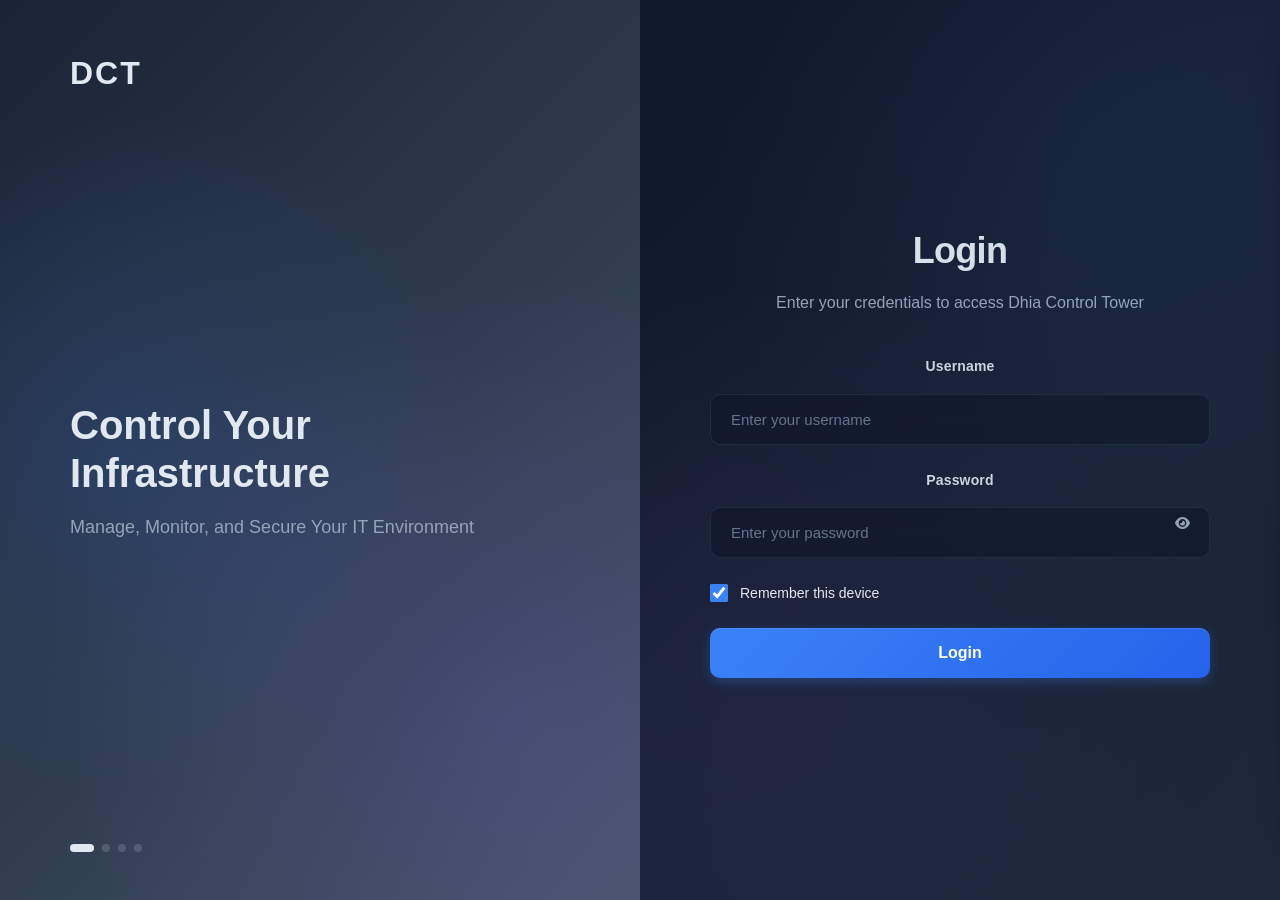
==== static/index.html @ 7dc0ec54 "first" ====
<!DOCTYPE html>
<html lang="en">
<head>
    <meta charset="UTF-8">
    <meta name="viewport" content="width=device-width, initial-scale=1.0">
    <title>Dhia Control Tower</title>
    <link rel="stylesheet" href="styles/main.css">
    <link rel="stylesheet" href="styles/login.css">
    <link rel="stylesheet" href="styles/hyperv-compact.css">
    <link rel="stylesheet" href="styles/san-management.css">
    <link rel="stylesheet" href="styles/ip-scanner.css">
    <link rel="stylesheet" href="styles/ping-tracer.css">
    <link rel="stylesheet" href="styles/domain-lookup.css">
    <link rel="stylesheet" href="styles/packet-analyzer.css">
    <link rel="stylesheet" href="styles/speedtest.css">
    <link rel="stylesheet" href="styles/report-templates.css">
    <link rel="stylesheet" href="styles/subnet-calculator.css">
    <link rel="stylesheet" href="styles/crypto-tools.css">
    <link rel="stylesheet" href="styles/web-tools.css">
    <link rel="stylesheet" href="styles/development-tools.css">
    <link rel="stylesheet" href="styles/automation.css">
    <link rel="stylesheet" href="styles/infrastructure-diagram.css">
    <link rel="stylesheet" href="styles/health-monitor.css">
    <link rel="stylesheet" href="styles/api-auditor.css">
    <link rel="stylesheet" href="styles/windows-server-auditor.css">
    <link rel="stylesheet" href="styles/veeam-auditor.css">
    <link rel="stylesheet" href="styles/file-share-auditor.css">
    <link rel="stylesheet" href="styles/sftp-client.css">
    <link rel="stylesheet" href="styles/settings.css">
    <link rel="stylesheet" href="styles/font-awesome.min.css">
    <!-- Crypto Libraries -->
    <script src="js/libs/crypto-js.min.js"></script>
    <script src="js/libs/bcrypt.min.js"></script>
    <script src="js/libs/forge.min.js"></script>
    <!-- QR Code Library -->
    <script src="js/libs/qrcode.min.js"></script>
    <!-- Chart.js Library -->
    <script src="js/libs/chart.min.js"></script>
    <!-- JSZip Library for DOCX file handling -->
    <script src="js/libs/jszip.min.js"></script>
</head>
<body>
    <div id="app">
        <!-- Header -->
        <header id="header"></header>
        
        <!-- Main Content -->
        <main id="main-content" class="main-content">
            <!-- Page Content -->
            <div id="page-content"></div>
        </main>
        
        <!-- Sidebar Overlay -->
        <div id="sidebar-overlay" class="sidebar-overlay"></div>
        
        <!-- Sidebar -->
        <aside id="sidebar" class="sidebar"></aside>
        
        <!-- Modal Container -->
        <div id="modal-container"></div>
        
        <!-- Footer -->
        <footer id="footer" class="app-footer"></footer>
    </div>

    <!-- Scripts -->
    <!-- Suppress harmless browser extension errors - MUST be first script -->
    <script>
        // Immediately suppress extension errors before anything else runs
        (function() {
            'use strict';
            
            // Store original console methods
            const originalConsole = {
                error: console.error.bind(console),
                warn: console.warn.bind(console),
                log: console.log.bind(console)
            };
            
            // Helper to check if message is from extension
            function isExtensionError(message) {
                if (typeof message !== 'string') return false;
                const lower = message.toLowerCase();
                return lower.includes('runtime.lasterror') ||
                       lower.includes('back/forward cache') ||
                       lower.includes('message channel is closed') ||
                       lower.includes('extension context invalidated') ||
                       lower.includes('unchecked runtime.lasterror');
            }
            
            // Override console.error
            console.error = function(...args) {
                const message = args.map(arg => 
                    typeof arg === 'string' ? arg : 
                    arg?.message || String(arg || '')
                ).join(' ');
                
                if (isExtensionError(message)) {
                    return; // Silently ignore
                }
                originalConsole.error.apply(console, args);
            };
            
            // Override console.warn
            console.warn = function(...args) {
                const message = args.map(arg => 
                    typeof arg === 'string' ? arg : 
                    arg?.message || String(arg || '')
                ).join(' ');
                
                if (isExtensionError(message)) {
                    return; // Silently ignore
                }
                originalConsole.warn.apply(console, args);
            };
            
            // Override console.log to catch extension errors that might be logged
            const originalLog = console.log;
            console.log = function(...args) {
                const message = args.map(arg => String(arg || '')).join(' ');
                if (isExtensionError(message)) {
                    return; // Silently ignore
                }
                originalLog.apply(console, args);
            };
            
            // Global error handler with highest priority
            const errorHandler = function(event) {
                const message = event.message || 
                               event.error?.message || 
                               String(event.error || event);
                
                if (isExtensionError(message)) {
                    event.preventDefault();
                    event.stopPropagation();
                    event.stopImmediatePropagation();
                    return false;
                }
            };
            
            // Add error listeners with capture phase (runs first)
            window.addEventListener('error', errorHandler, true);
            window.addEventListener('unhandledrejection', function(event) {
                const message = event.reason?.message || 
                              String(event.reason || '');
                if (isExtensionError(message)) {
                    event.preventDefault();
                    event.stopPropagation();
                    return false;
                }
            }, true);
            
            // Override Error constructor
            const OriginalError = window.Error;
            window.Error = function(...args) {
                const error = new OriginalError(...args);
                if (isExtensionError(error.message)) {
                    // Create a silent error
                    Object.defineProperty(error, 'message', {
                        value: '',
                        writable: false,
                        configurable: false
                    });
                    Object.defineProperty(error, 'name', {
                        value: 'SilentExtensionError',
                        writable: false,
                        configurable: false
                    });
                }
                return error;
            };
            window.Error.prototype = OriginalError.prototype;
            
            // Also try to intercept at the DevTools level (if possible)
            if (window.chrome && window.chrome.runtime) {
                try {
                    // Wrap chrome.runtime to catch errors
                    const originalSendMessage = window.chrome.runtime.sendMessage;
                    if (originalSendMessage) {
                        window.chrome.runtime.sendMessage = function(...args) {
                            try {
                                return originalSendMessage.apply(this, args);
                            } catch (e) {
                                if (isExtensionError(e.message || String(e))) {
                                    return; // Silently ignore
                                }
                                throw e;
                            }
                        };
                    }
                } catch (e) {
                    // Ignore if we can't wrap chrome.runtime
                }
            }
        })();
    </script>
    <script type="module" src="js/app.js"></script>
</body>
</html>
---- static/styles/main.css ----
:root {
    --primary: #3b82f6;
    --primary-dark: #2563eb;
    --secondary: #8b5cf6;
    --success: #10b981;
    --warning: #f59e0b;
    --danger: #ef4444;
    --dark: #e2e8f0;
    --dark-light: #1e293b;
    --gray: #94a3b8;
    --gray-light: #334155;
    --bg: #0f172a;
    --white: #1e293b;
    --shadow: 0 1px 3px 0 rgb(0 0 0 / 0.3);
    --shadow-lg: 0 10px 15px -3px rgb(0 0 0 / 0.4);
}

* {
    margin: 0;
    padding: 0;
    box-sizing: border-box;
}

body {
    font-family: -apple-system, BlinkMacSystemFont, 'Segoe UI', Roboto, 'Helvetica Neue', Arial, sans-serif;
    background: #0f172a;
    color: #e2e8f0;
    line-height: 1.6;
    margin: 0;
    padding: 0;
    padding-top: 45px; /* Account for fixed header */
    padding-bottom: 50px; /* Account for fixed footer */
    overflow-x: hidden;
}

body.has-sub-navbar {
    padding-top: 90px; /* Account for fixed header + sub-navbar */
}

/* Global Scrollbar Styles */
* {
    scrollbar-width: thin;
    scrollbar-color: #334155 #0f172a;
}

*::-webkit-scrollbar {
    width: 8px;
    height: 8px;
}

*::-webkit-scrollbar-track {
    background: #0f172a;
    border-radius: 4px;
}

*::-webkit-scrollbar-thumb {
    background: #334155;
    border-radius: 4px;
    border: 1px solid #0f172a;
    transition: background 0.2s ease;
}

*::-webkit-scrollbar-thumb:hover {
    background: #475569;
}

*::-webkit-scrollbar-corner {
    background: #0f172a;
}

#app {
    display: flex;
    flex-direction: column;
    background: #0f172a;
    position: relative;
    padding-bottom: 0; /* Footer handles its own space */
}

/* Header Styles */
#header {
    padding: 0;
    margin: 0;
    background: transparent;
    border: none;
    box-shadow: none;
}

.modern-header {
    position: fixed;
    top: 0;
    left: 0;
    right: 0;
    height: 45px;
    background: #0f172a;
    border-bottom: 1px solid #334155;
    box-shadow: 0 2px 10px rgba(0, 0, 0, 0.3);
    display: flex;
    align-items: center;
    z-index: 1000;
    justify-content: space-between;
    padding: 0 0.875rem;
    backdrop-filter: blur(10px);
}

.header-left {
    display: flex;
    align-items: center;
    gap: 0.625rem;
}

.apps-toggle-btn {
    width: 28px;
    height: 28px;
    border: none;
    background: transparent;
    color: #94a3b8;
    cursor: pointer;
    display: flex;
    align-items: center;
    justify-content: center;
    transition: all 0.2s ease;
    border-radius: 5px;
    padding: 0;
    margin-right: 0.375rem;
}

.apps-toggle-btn:hover {
    background: #1e293b;
    color: #e2e8f0;
}

.apps-toggle-btn i {
    font-size: 0.875rem;
}

.header-brand {
    display: flex;
    align-items: center;
}

.brand-text {
    display: flex;
    flex-direction: column;
    gap: 0.125rem;
}

.brand-text h1 {
    margin: 0;
    font-size: 1.125rem;
    font-weight: 700;
    color: #e2e8f0;
    text-shadow: none;
    line-height: 1.2;
}

.header-page-name {
    font-size: 0.875rem;
    color: #94a3b8;
    font-weight: 500;
    margin-top: 1px;
    letter-spacing: 0.1px;
}

.header-breadcrumb {
    display: flex;
    align-items: center;
    gap: 0.375rem;
    font-size: 0.875rem;
}

.breadcrumb-item {
    color: #e2e8f0;
    font-weight: 500;
    letter-spacing: 0.2px;
}

.breadcrumb-link {
    cursor: pointer;
    color: #94a3b8;
    transition: all 0.2s ease;
    text-decoration: none;
}

.breadcrumb-link:hover {
    color: #e2e8f0;
    text-decoration: underline;
}

.breadcrumb-separator {
    font-size: 0.5rem;
    color: #64748b;
}

.header-right {
    display: flex;
    align-items: center;
    gap: 0.5rem;
}

.header-actions {
    display: flex;
    align-items: center;
    gap: 0.25rem;
}

.header-btn {
    position: relative;
    width: 28px;
    height: 28px;
    border: 1px solid #334155;
    border-radius: 6px;
    background: #1e293b;
    color: #94a3b8;
    cursor: pointer;
    display: flex;
    align-items: center;
    justify-content: center;
    transition: all 0.2s ease;
    backdrop-filter: blur(10px);
    padding: 0;
}

.header-btn:hover {
    background: #334155;
    color: #e2e8f0;
    border-color: #475569;
    transform: translateY(-1px);
    box-shadow: 0 2px 6px rgba(0, 0, 0, 0.25);
}

.header-btn:active {
    transform: translateY(0);
}

.header-btn i {
    font-size: 0.75rem;
}

/* Sub-Navbar Styles */
.sub-navbar {
    position: fixed;
    top: 45px; /* Below the main header */
    left: 0;
    right: 0;
    height: 36px;
    background: #1e293b;
    border-bottom: 1px solid #334155;
    box-shadow: 0 2px 8px rgba(0, 0, 0, 0.3);
    z-index: 999;
    backdrop-filter: blur(10px);
}

.sub-navbar-container {
    height: 100%;
    display: flex;
    align-items: center;
    justify-content: center;
    padding: 0 0.875rem;
    max-width: 100%;
    overflow-x: auto;
}

.sub-navbar-items {
    display: flex;
    align-items: center;
    justify-content: center;
    gap: 0.375rem;
    height: 100%;
}

.sub-navbar-item {
    display: flex;
    align-items: center;
    gap: 0.375rem;
    padding: 0.25rem 0.625rem;
    border: none;
    background: transparent;
    color: #94a3b8;
    cursor: pointer;
    border-radius: 5px;
    transition: all 0.2s ease;
    font-size: 0.8125rem;
    font-weight: 500;
    white-space: nowrap;
    height: 28px;
}

.sub-navbar-item:hover {
    background: #0f172a;
    color: #e2e8f0;
}

.sub-navbar-item.active {
    background: #0f172a;
    color: #e2e8f0;
    font-weight: 600;
    box-shadow: 0 2px 4px rgba(0, 0, 0, 0.3);
}

.sub-navbar-item i {
    font-size: 0.75rem;
}

.sub-navbar-item span {
    line-height: 1;
}

/* Main Content */
#main-content,
.main-content {
    flex: 1;
    padding: 1rem 1.5rem;
    max-width: 100%;
    box-sizing: border-box;
    margin-left: 0;
    width: 100%;
    overflow-x: hidden;
    transition: margin-right 0.3s ease;
}

/* Remove padding for SSH client page (like Infrastructure Diagram) */
#main-content:has(.ssh-client-container),
.main-content:has(.ssh-client-container) {
    padding: 0 !important;
    overflow: hidden !important;
    height: 100vh !important;
}

/* Prevent body scrolling when SSH client is active */
body:has(.ssh-client-container) {
    overflow: hidden !important;
}

#page-content:has(.ssh-client-container) {
    overflow: hidden !important;
    height: 100vh !important;
}

.main-content.with-sidebar {
    margin-right: 580px; /* Space for sidebar */
}

/* Page Content Styles */
.page-container {
    max-width: 1200px;
    margin: 0 auto;
}

.page-container-full {
    width: 100%;
    max-width: 100%;
    margin: 0;
    padding: 0 1rem;
}

.page-header {
    margin-bottom: 1rem;
    padding: 0.75rem 0;
    border-bottom: 1px solid #334155;
}

/* Remove border-bottom from header when followed by reports table/empty state (Hyper-V Auditor List) */
.page-container-full:has(.reports-table-wrapper) .page-header,
.page-container-full:has(.reports-empty-state) .page-header {
    border-bottom: none;
}

.page-title {
    font-size: 1.375rem;
    font-weight: 700;
    color: #e2e8f0;
    margin: 0;
    display: flex;
    align-items: center;
    gap: 0.5rem;
    letter-spacing: -0.01em;
    line-height: 1.3;
}

.page-title i {
    font-size: 1.25rem;
    color: var(--primary);
    opacity: 0.9;
}

.page-subtitle {
    color: #64748b;
    font-size: 0.8125rem;
    font-weight: 400;
    margin: 0;
    margin-top: 0.125rem;
    line-height: 1.3;
    display: block;
    width: 100%;
}

/* Card Styles */
.card {
    background: #1e293b;
    border-radius: 0.75rem;
    box-shadow: var(--shadow);
    padding: 1.5rem;
    border: 1px solid #334155;
    margin-bottom: 1.5rem;
}

.card-header {
    display: flex;
    justify-content: space-between;
    align-items: center;
    margin-bottom: 1.5rem;
    padding-bottom: 1rem;
    border-bottom: 1px solid var(--gray-light);
}

.card-title {
    font-size: 1rem;
    font-weight: 700;
    color: var(--dark);
}

.card-body {
    padding: 1rem;
}

.modern-card .card-body {
    padding: 0.875rem 1rem;
}

.card-header-icon {
    width: 48px;
    height: 48px;
    border-radius: 12px;
    display: flex;
    align-items: center;
    justify-content: center;
    font-size: 1.5rem;
    margin-right: 1rem;
    flex-shrink: 0;
}

.card-header {
    display: flex;
    align-items: center;
}

.card-subtitle {
    font-size: 0.875rem;
    color: var(--gray);
    margin: 0.25rem 0 0 0;
    font-weight: 400;
}

.form-hint {
    color: var(--gray);
    margin-top: 0.5rem;
    display: flex;
    align-items: center;
    gap: 0.5rem;
    font-size: 0.875rem;
}

.form-hint i {
    font-size: 0.75rem;
}

.form-label i {
    margin-right: 0.5rem;
    color: var(--primary);
}

.form-label-small {
    display: block;
    font-size: 0.75rem;
    font-weight: 600;
    color: var(--dark);
    margin-bottom: 0.5rem;
    text-transform: uppercase;
    letter-spacing: 0.5px;
}

/* Configuration Grid Layout */
.config-grid {
    display: grid;
    grid-template-columns: 1fr 1.5fr;
    gap: 1.5rem;
    margin-bottom: 2rem;
}

.config-column {
    display: flex;
    flex-direction: column;
    gap: 1.5rem;
}

/* Compact vNIC Card Styles */
.vnic-card-compact .card-body-compact {
    padding: 1rem;
}

.vnic-section-compact {
    margin-bottom: 1rem;
}

.vnic-section-compact:last-child {
    margin-bottom: 0;
}

.vnic-header-compact {
    display: flex;
    align-items: center;
    gap: 0.5rem;
    margin-bottom: 0.75rem;
    padding-bottom: 0.5rem;
    border-bottom: 1px solid var(--gray-light);
}

.vnic-title-compact {
    margin: 0;
    font-size: 0.875rem;
    font-weight: 700;
    color: var(--dark);
    text-transform: uppercase;
    letter-spacing: 0.5px;
}

.vnic-divider-compact {
    height: 1px;
    background: var(--gray-light);
    margin: 0.75rem 0;
}

.form-grid-compact {
    display: grid;
    grid-template-columns: repeat(2, 1fr);
    gap: 0.75rem;
    margin-bottom: 0.75rem;
}

/* Actions Compact */
.actions-compact {
    display: flex;
    gap: 0.75rem;
    margin-bottom: 1.5rem;
    justify-content: center;
}

.btn-compact {
    padding: 0.75rem 1.5rem;
    font-size: 0.9rem;
    min-width: 150px;
}

/* Preview Section Full Width */
.preview-section-full {
    margin-top: 2rem;
    width: 100%;
}

.preview-section-full .card {
    margin-bottom: 0;
}

.preview-actions {
    margin-top: 1.5rem;
    display: flex;
    justify-content: center;
}

/* Compact Card Styles */
.card-compact {
    padding: 1rem;
}

.card-header-compact {
    display: flex;
    align-items: center;
    gap: 0.75rem;
    margin-bottom: 1rem;
    padding-bottom: 0.75rem;
    border-bottom: 1px solid var(--gray-light);
}

.card-header-icon-compact {
    width: 36px;
    height: 36px;
    border-radius: 8px;
    display: flex;
    align-items: center;
    justify-content: center;
    font-size: 1rem;
    flex-shrink: 0;
}

.card-title-compact {
    font-size: 1rem;
    font-weight: 700;
    color: var(--dark);
    margin: 0;
}

.card-body-compact {
    padding: 0;
}

.form-group-compact {
    margin-bottom: 1rem;
}

.form-group-compact:last-child {
    margin-bottom: 0;
}

.form-label-compact {
    display: block;
    font-size: 0.75rem;
    font-weight: 600;
    color: var(--dark);
    margin-bottom: 0.5rem;
    text-transform: uppercase;
    letter-spacing: 0.5px;
}

.form-label-compact i {
    margin-right: 0.5rem;
    color: var(--primary);
    font-size: 0.7rem;
}

.form-input-compact {
    width: 100%;
    padding: 0.5rem 0.75rem;
    border: 2px solid var(--gray-light);
    border-radius: 0.5rem;
    font-size: 0.9rem;
    transition: all 0.2s ease;
    font-family: inherit;
}

.form-input-compact:focus {
    outline: none;
    border-color: var(--primary);
    box-shadow: 0 0 0 3px rgba(59, 130, 246, 0.1);
}

/* Compact Adapter Name Fields */
.adapter-name-fields-compact {
    display: grid;
    grid-template-columns: repeat(2, 1fr);
    gap: 0.75rem;
}

.adapter-name-field-group-compact {
    display: flex;
    align-items: center;
    gap: 0.5rem;
}

.adapter-name-label-compact {
    font-weight: 600;
    color: var(--gray);
    font-size: 0.875rem;
    min-width: 24px;
    text-align: right;
}

.adapter-name-input-compact {
    flex: 1;
    padding: 0.5rem 0.75rem;
    font-size: 0.875rem;
}

@media (max-width: 768px) {
    .adapter-name-fields-compact {
        grid-template-columns: 1fr;
    }
}

/* Timesheet Grid Styles */
.timesheet-grid-container {
    overflow-x: auto;
    padding: 1rem;
}

.timesheet-grid {
    display: flex;
    flex-direction: column;
    min-width: 800px;
}

.timesheet-header-row {
    display: grid;
    grid-template-columns: 80px repeat(7, 1fr);
    gap: 0.5rem;
    margin-bottom: 0.5rem;
    position: sticky;
    top: 0;
    background: var(--white);
    z-index: 10;
    padding-bottom: 0.5rem;
    border-bottom: 2px solid var(--gray-light);
}

.timesheet-hour-header {
    font-weight: 700;
    color: var(--dark);
    padding: 0.75rem;
    text-align: center;
    background: var(--bg);
    border-radius: 0.5rem;
}

.timesheet-day-header {
    text-align: center;
    padding: 0.75rem;
    background: linear-gradient(135deg, var(--primary)15 0%, var(--primary)25 100%);
    border-radius: 0.5rem;
    border: 1px solid var(--primary);
}

.timesheet-day-header.monday-highlight {
    background: linear-gradient(135deg, var(--primary)25 0%, var(--primary)35 100%);
    border: 2px solid var(--primary);
    font-weight: 700;
}

.day-name {
    font-weight: 700;
    color: var(--primary);
    font-size: 0.875rem;
    text-transform: uppercase;
}

.day-date {
    font-size: 0.75rem;
    color: var(--gray);
    margin-top: 0.25rem;
}

.timesheet-hour-row {
    display: grid;
    grid-template-columns: 80px repeat(7, 1fr);
    gap: 0.5rem;
    margin-bottom: 0.25rem;
}

/* Remove gap between consecutive selected cells */
.timesheet-hour-row .timesheet-cell.cell-selected-middle {
    margin-top: -0.5rem !important;
    margin-bottom: -0.5rem !important;
}

.timesheet-hour-row .timesheet-cell.cell-selected-last {
    margin-bottom: 0.25rem !important;
}

.timesheet-hour-label {
    font-weight: 600;
    color: var(--dark);
    padding: 0.5rem;
    text-align: center;
    background: var(--bg);
    border-radius: 0.5rem;
    font-size: 0.875rem;
    display: flex;
    align-items: center;
    justify-content: center;
}

.timesheet-cell {
    min-height: 80px;
    border: 1px solid var(--gray-light);
    border-radius: 0.5rem;
    background: var(--white);
    transition: all 0.2s ease;
}

.timesheet-cell:hover {
    border-color: var(--primary);
    box-shadow: 0 2px 8px rgba(59, 130, 246, 0.2);
}

/* Cell Type Colors - Bright and Vibrant */
.timesheet-cell.cell-type-project {
    background: linear-gradient(135deg, rgba(59, 130, 246, 0.25) 0%, rgba(59, 130, 246, 0.35) 100%);
    border-color: rgba(59, 130, 246, 0.6);
    border-width: 2px;
}

.timesheet-cell.cell-type-project:hover {
    border-color: #3b82f6;
    background: linear-gradient(135deg, rgba(59, 130, 246, 0.35) 0%, rgba(59, 130, 246, 0.45) 100%);
    box-shadow: 0 2px 8px rgba(59, 130, 246, 0.4);
}

.timesheet-cell.cell-type-support {
    background: linear-gradient(135deg, rgba(16, 185, 129, 0.25) 0%, rgba(16, 185, 129, 0.35) 100%);
    border-color: rgba(16, 185, 129, 0.6);
    border-width: 2px;
}

.timesheet-cell.cell-type-support:hover {
    border-color: #10b981;
    background: linear-gradient(135deg, rgba(16, 185, 129, 0.35) 0%, rgba(16, 185, 129, 0.45) 100%);
    box-shadow: 0 2px 8px rgba(16, 185, 129, 0.4);
}

.timesheet-cell.cell-type-service-center {
    background: linear-gradient(135deg, rgba(244, 114, 182, 0.25) 0%, rgba(244, 114, 182, 0.35) 100%);
    border-color: rgba(244, 114, 182, 0.6);
    border-width: 2px;
}

.timesheet-cell.cell-type-service-center:hover {
    border-color: #f472b6;
    background: linear-gradient(135deg, rgba(244, 114, 182, 0.35) 0%, rgba(244, 114, 182, 0.45) 100%);
    box-shadow: 0 2px 8px rgba(244, 114, 182, 0.4);
}

.timesheet-cell.cell-type-didnt-go {
    background: linear-gradient(135deg, rgba(107, 114, 128, 0.25) 0%, rgba(107, 114, 128, 0.35) 100%);
    border-color: rgba(107, 114, 128, 0.6);
    border-width: 2px;
    opacity: 0.85;
}

.timesheet-cell.cell-type-didnt-go:hover {
    border-color: #6b7280;
    background: linear-gradient(135deg, rgba(107, 114, 128, 0.35) 0%, rgba(107, 114, 128, 0.45) 100%);
    box-shadow: 0 2px 8px rgba(107, 114, 128, 0.4);
}

.timesheet-cell.cell-type-self-work {
    background: linear-gradient(135deg, rgba(245, 158, 11, 0.25) 0%, rgba(245, 158, 11, 0.35) 100%);
    border-color: rgba(245, 158, 11, 0.6);
    border-width: 2px;
}

.timesheet-cell.cell-type-self-work:hover {
    border-color: #f59e0b;
    background: linear-gradient(135deg, rgba(245, 158, 11, 0.35) 0%, rgba(245, 158, 11, 0.45) 100%);
    box-shadow: 0 2px 8px rgba(245, 158, 11, 0.4);
}

/* Selected cell styling - merged block */
.timesheet-cell.cell-selected {
    border-left: 2px solid var(--primary) !important;
    border-right: 2px solid var(--primary) !important;
    background: rgba(59, 130, 246, 0.15) !important;
    z-index: 5;
    position: relative;
    margin-bottom: 0 !important;
}

.timesheet-cell.cell-selected-first {
    border-top: 2px solid var(--primary) !important;
    border-top-left-radius: 0.5rem !important;
    border-top-right-radius: 0.5rem !important;
    margin-top: 0.25rem;
}

.timesheet-cell.cell-selected-last {
    border-bottom: 2px solid var(--primary) !important;
    border-bottom-left-radius: 0.5rem !important;
    border-bottom-right-radius: 0.5rem !important;
    margin-bottom: 0.25rem !important;
}

.timesheet-cell.cell-selected-middle {
    border-top: none !important;
    border-bottom: none !important;
    border-radius: 0 !important;
}

.timesheet-cell.cell-selected-single {
    border: 2px solid var(--primary) !important;
    border-radius: 0.5rem !important;
}

.cell-selected-part {
    min-height: 80px;
    background: transparent;
    border: none !important;
}

/* Remove gaps between selected cells */
.timesheet-hour-row .timesheet-cell.cell-selected-middle + .timesheet-cell.cell-selected,
.timesheet-hour-row .timesheet-cell.cell-selected + .timesheet-cell.cell-selected-middle {
    margin-top: 0 !important;
    padding-top: 0 !important;
}

.cell-selection-block {
    min-height: 80px;
    padding: 1rem;
    display: flex;
    flex-direction: column;
    justify-content: center;
    align-items: center;
    gap: 0.5rem;
    cursor: pointer;
    background: linear-gradient(135deg, rgba(59, 130, 246, 0.2) 0%, rgba(59, 130, 246, 0.3) 100%);
    border-radius: 0.5rem;
    transition: all 0.2s ease;
}

.cell-selection-block:hover {
    background: linear-gradient(135deg, rgba(59, 130, 246, 0.3) 0%, rgba(59, 130, 246, 0.4) 100%);
    transform: scale(1.02);
}

.cell-selection-info {
    display: flex;
    align-items: center;
    gap: 0.5rem;
    font-weight: 700;
    color: var(--primary);
    font-size: 1rem;
}

.cell-selection-range {
    font-size: 0.875rem;
    color: var(--dark);
    font-weight: 600;
}

.cell-selection-action {
    font-size: 0.75rem;
    color: var(--gray);
    display: flex;
    align-items: center;
    gap: 0.25rem;
}

.timesheet-cell.cell-selected.cell-type-project {
    background: rgba(59, 130, 246, 0.3) !important;
    border-color: #3b82f6 !important;
}

.timesheet-cell.cell-selected.cell-type-support {
    background: rgba(16, 185, 129, 0.3) !important;
    border-color: #10b981 !important;
}

.timesheet-cell.cell-selected.cell-type-service-center {
    background: rgba(244, 114, 182, 0.3) !important;
    border-color: #f472b6 !important;
}

.timesheet-cell.cell-selected.cell-type-didnt-go {
    background: rgba(107, 114, 128, 0.3) !important;
    border-color: #6b7280 !important;
}

.timesheet-cell.cell-selected.cell-type-self-work {
    background: rgba(245, 158, 11, 0.3) !important;
    border-color: #f59e0b !important;
}

.cell-content {
    padding: 0.5rem;
    height: 100%;
    cursor: pointer;
    display: flex;
    flex-direction: column;
}

.cell-empty {
    display: flex;
    align-items: center;
    justify-content: center;
    height: 100%;
    color: var(--gray-light);
    font-size: 1.5rem;
    transition: all 0.2s ease;
}

.cell-content:hover .cell-empty {
    color: var(--primary);
    transform: scale(1.2);
}

.cell-entry {
    display: flex;
    flex-direction: column;
    gap: 0.25rem;
    height: 100%;
}

.cell-client {
    font-weight: 700;
    font-size: 0.75rem;
    color: var(--primary);
    white-space: nowrap;
    overflow: hidden;
    text-overflow: ellipsis;
}

.cell-activity {
    font-size: 0.7rem;
    color: var(--dark);
    line-height: 1.3;
    flex: 1;
    overflow: hidden;
    display: -webkit-box;
    -webkit-line-clamp: 2;
    -webkit-box-orient: vertical;
}

.cell-badges {
    display: flex;
    gap: 0.25rem;
    flex-wrap: wrap;
    margin-top: 0.25rem;
}

.cell-badge {
    display: inline-flex;
    align-items: center;
    gap: 0.25rem;
    padding: 0.125rem 0.375rem;
    border-radius: 0.25rem;
    font-size: 0.65rem;
    font-weight: 600;
}

.cell-badge.email {
    background: rgba(59, 130, 246, 0.1);
    color: var(--primary);
}

.cell-badge.driving {
    background: rgba(239, 68, 68, 0.1);
    color: var(--danger);
}

.weeks-range {
    font-weight: 600;
    color: var(--dark);
    padding: 0.5rem 1rem;
    background: var(--bg);
    border-radius: 0.5rem;
}

.modal-small {
    max-width: 500px;
}

/* Calendar Styles */
.calendar-container {
    padding: 1rem;
}

.calendar-header {
    display: grid;
    grid-template-columns: repeat(7, 1fr);
    gap: 0.5rem;
    margin-bottom: 0.5rem;
}

.calendar-weekday {
    text-align: center;
    font-weight: 600;
    font-size: 0.875rem;
    color: var(--gray);
    padding: 0.5rem;
    text-transform: uppercase;
}

.calendar-grid {
    display: grid;
    grid-template-columns: repeat(7, 1fr);
    gap: 0.5rem;
}

.calendar-day {
    min-height: 100px;
    border: 2px solid var(--gray-light);
    border-radius: 0.5rem;
    padding: 0.75rem;
    cursor: pointer;
    transition: all 0.2s ease;
    background: var(--white);
    display: flex;
    flex-direction: column;
}

.calendar-day:hover {
    border-color: var(--primary);
    box-shadow: 0 2px 8px rgba(59, 130, 246, 0.2);
    transform: translateY(-2px);
}

.calendar-day.empty {
    background: transparent;
    border: none;
    cursor: default;
}

.calendar-day.has-entries {
    background: linear-gradient(135deg, rgba(59, 130, 246, 0.1) 0%, rgba(59, 130, 246, 0.05) 100%);
    border-color: var(--primary);
}

.calendar-day-number {
    font-weight: 700;
    font-size: 1rem;
    color: var(--dark);
    margin-bottom: 0.5rem;
}

.calendar-day-summary {
    flex: 1;
    display: flex;
    flex-direction: column;
    gap: 0.25rem;
    font-size: 0.75rem;
}

.calendar-hours {
    color: var(--primary);
    font-weight: 600;
}

.calendar-clients {
    color: var(--gray);
    font-size: 0.7rem;
}

/* Modal Styles */
.modal {
    display: none;
    position: fixed;
    top: 0;
    left: 0;
    right: 0;
    bottom: 0;
    background: rgba(0, 0, 0, 0.5);
    z-index: 2000;
    align-items: center;
    justify-content: center;
    padding: 2rem;
    backdrop-filter: blur(4px);
}

.modal-content {
    background: #0f172a;
    border-radius: 1rem;
    max-width: 800px;
    width: 100%;
    max-height: 90vh;
    overflow: hidden;
    display: flex;
    flex-direction: column;
    box-shadow: 0 20px 60px rgba(0, 0, 0, 0.5);
    border: 1px solid #334155;
}

.modal-header {
    display: flex;
    justify-content: space-between;
    align-items: center;
    padding: 1.5rem;
    border-bottom: 1px solid #334155;
    background: #1e293b;
    color: #e2e8f0;
}

.modal-header h2 {
    margin: 0;
    font-size: 1.25rem;
    font-weight: 700;
    color: #e2e8f0;
}

.modal-close {
    background: transparent;
    border: none;
    color: #64748b;
    font-size: 1.5rem;
    cursor: pointer;
    padding: 0.5rem;
    border-radius: 0.5rem;
    transition: all 0.2s ease;
}

.modal-close:hover {
    background: rgba(255, 255, 255, 0.1);
}

.modal-body {
    padding: 1.5rem;
    overflow-y: auto;
    flex: 1;
    color: #e2e8f0;
}

.modal-actions {
    display: flex;
    gap: 1rem;
    justify-content: flex-end;
    margin-top: 1.5rem;
    padding-top: 1.5rem;
    border-top: 1px solid var(--gray-light);
}

/* Day Entries List */
.day-entries-list {
    display: flex;
    flex-direction: column;
    gap: 1rem;
}

.hourly-entry-card {
    background: var(--bg);
    border: 1px solid var(--gray-light);
    border-radius: 0.75rem;
    padding: 1.25rem;
    transition: all 0.2s ease;
    position: relative;
}

.hourly-entry-card:hover {
    box-shadow: 0 4px 12px rgba(0, 0, 0, 0.1);
    border-color: var(--primary);
}

.entry-time {
    display: flex;
    align-items: center;
    gap: 0.5rem;
    font-weight: 700;
    color: var(--primary);
    margin-bottom: 0.75rem;
    font-size: 1rem;
}

.entry-time i {
    font-size: 1rem;
}

.entry-duration {
    color: var(--gray);
    font-weight: 400;
    font-size: 0.9rem;
}

.entry-client {
    display: flex;
    align-items: center;
    gap: 0.5rem;
    margin-bottom: 0.75rem;
    color: var(--dark);
    font-size: 1rem;
}

.entry-client i {
    color: var(--secondary);
}

.entry-description {
    display: flex;
    align-items: flex-start;
    gap: 0.5rem;
    margin-bottom: 0.75rem;
    color: var(--dark);
    line-height: 1.6;
}

.entry-description i {
    color: var(--gray);
    margin-top: 0.25rem;
}

.entry-meta {
    display: flex;
    gap: 0.5rem;
    flex-wrap: wrap;
    margin-bottom: 0.75rem;
}

.entry-badge {
    display: inline-flex;
    align-items: center;
    gap: 0.5rem;
    padding: 0.375rem 0.75rem;
    border-radius: 1rem;
    font-size: 0.75rem;
    font-weight: 600;
}

.email-badge {
    background: rgba(59, 130, 246, 0.1);
    color: var(--primary);
}

.driving-badge {
    background: rgba(239, 68, 68, 0.1);
    color: var(--danger);
}

.entry-actions {
    display: flex;
    gap: 0.5rem;
    justify-content: flex-end;
    margin-top: 0.75rem;
    padding-top: 0.75rem;
    border-top: 1px solid var(--gray-light);
}

.btn-icon {
    background: transparent;
    border: 1px solid var(--gray-light);
    color: var(--gray);
    padding: 0.5rem 0.75rem;
    border-radius: 0.5rem;
    cursor: pointer;
    transition: all 0.2s ease;
    font-size: 0.875rem;
}

.btn-icon:hover {
    background: var(--bg);
    border-color: var(--primary);
    color: var(--primary);
}

.btn-icon.btn-danger:hover {
    background: rgba(239, 68, 68, 0.1);
    border-color: var(--danger);
    color: var(--danger);
}

@media (max-width: 768px) {
    .calendar-day {
        min-height: 80px;
        padding: 0.5rem;
    }
    
    .calendar-day-number {
        font-size: 0.875rem;
    }
    
    .calendar-day-summary {
        font-size: 0.65rem;
    }
    
    .modal-content {
        max-width: 100%;
        max-height: 100vh;
        border-radius: 0;
    }
    
    .modal {
        padding: 0;
    }
}

/* Footer Styles */
.app-footer {
    background: #0f172a;
    border-top: 1px solid #334155;
    color: #e2e8f0;
    box-shadow: 0 -2px 10px rgba(0, 0, 0, 0.3);
    position: fixed;
    bottom: 0;
    left: 0;
    right: 0;
    z-index: 200; /* Higher than SSH client (50) to ensure it's always on top */
    width: 100%;
    display: flex;
    flex-direction: column;
    transition: transform 0.3s cubic-bezier(0.4, 0, 0.2, 1); /* Remove height transition for smoother resize */
}

.footer-resize-handle {
    height: 6px;
    width: 100%;
    cursor: ns-resize;
    position: absolute;
    top: -3px;
    left: 0;
    z-index: 101;
    background: transparent;
}

.footer-resize-handle:hover {
    background: rgba(59, 130, 246, 0.3);
}

/* Footer Tabs */
.footer-tabs {
    display: flex;
    align-items: center;
    gap: 0.375rem;
    padding: 0.375rem 0.75rem;
    background: #1e293b;
    border-bottom: 1px solid #334155;
    min-height: 32px;
    flex-shrink: 0; /* Prevent tabs from shrinking */
}

.footer-tab {
    display: flex;
    align-items: center;
    gap: 0.375rem;
    padding: 0.375rem 0.75rem;
    background: transparent;
    border: none;
    color: #94a3b8;
    cursor: pointer;
    border-radius: 4px;
    transition: all 0.2s ease;
    font-size: 0.75rem;
    font-weight: 500;
    position: relative;
}

.footer-tab:hover {
    background: #0f172a;
    color: #e2e8f0;
}

.footer-tab.active {
    background: rgba(59, 130, 246, 0.2);
    color: #60a5fa;
    border: 1px solid rgba(59, 130, 246, 0.3);
}

.footer-tab i {
    font-size: 0.75rem;
}

.footer-badge {
    background: rgba(239, 68, 68, 0.2);
    color: #ef4444;
    border: 1px solid rgba(239, 68, 68, 0.3);
    border-radius: 8px;
    padding: 0.125rem 0.375rem;
    font-size: 0.625rem;
    font-weight: 600;
    min-width: 16px;
    text-align: center;
}

.footer-toggle {
    margin-left: auto;
    width: 28px;
    height: 28px;
    border: 1px solid #334155;
    background: #1e293b;
    color: #94a3b8;
    cursor: pointer;
    border-radius: 4px;
    display: flex;
    align-items: center;
    justify-content: center;
    transition: all 0.2s ease;
}

.footer-toggle:hover {
    background: #334155;
    color: #e2e8f0;
    border-color: #475569;
}

/* Footer Panel */
.footer-panel {
    max-height: 0;
    overflow: hidden;
    transition: max-height 0.3s cubic-bezier(0.4, 0, 0.2, 1);
    background: #1e293b;
}

.footer-panel.expanded {
    max-height: 300px;
    border-top: 1px solid #334155;
}

/* Console Styles */
.footer-console {
    display: flex;
    flex-direction: column;
    height: 100%;
    background: #0f172a;
}

.console-header {
    display: flex;
    align-items: center;
    justify-content: space-between;
    padding: 0.5rem 0.75rem;
    border-bottom: 1px solid #334155;
    background: #0f172a;
}

.console-header h4 {
    margin: 0;
    font-size: 0.8125rem;
    font-weight: 600;
    color: #e2e8f0;
    display: flex;
    align-items: center;
    gap: 0.375rem;
}

.console-header i {
    color: #60a5fa;
}

.console-actions {
    display: flex;
    gap: 0.5rem;
}

.console-btn {
    width: 28px;
    height: 28px;
    border: 1px solid #334155;
    background: #1e293b;
    color: #94a3b8;
    cursor: pointer;
    border-radius: 4px;
    display: flex;
    align-items: center;
    justify-content: center;
    transition: all 0.2s ease;
    font-size: 0.75rem;
}

.console-btn:hover {
    background: #334155;
    color: #e2e8f0;
    border-color: #475569;
}

.console-messages {
    flex: 1;
    overflow-y: auto;
    padding: 0.5rem 0.75rem;
    font-family: 'Courier New', monospace;
    font-size: 0.75rem;
    line-height: 1.5;
}

.console-message {
    display: flex;
    gap: 0.375rem;
    margin-bottom: 0.125rem;
    padding: 0.0625rem 0;
    line-height: 1.3;
}

.console-message.info {
    color: #e2e8f0;
}

.console-message.success {
    color: #10b981;
    font-weight: 500;
}

.console-message.warning {
    color: #f59e0b;
    font-weight: 500;
}

.console-message.error {
    color: #ef4444;
    font-weight: 500;
}

.console-message.user {
    color: #60a5fa;
    font-weight: 500;
}

.console-message.system {
    color: #a78bfa;
    font-style: italic;
}

.console-message.command {
    color: #34d399;
    font-weight: 500;
}

.console-message.output {
    color: #cbd5e1;
}

.console-message.path {
    color: #fbbf24;
}

.console-message.number {
    color: #60a5fa;
}

.console-message.string {
    color: #34d399;
}

.console-time {
    color: rgba(255, 255, 255, 0.5);
    font-size: 0.6875rem;
    min-width: 60px;
    user-select: none;
    font-weight: 500;
}

/* Fullscreen Console */
.app-footer.fullscreen {
    height: 100vh !important;
    z-index: 9999;
}

.app-footer.fullscreen .footer-panel {
    flex: 1;
    max-height: none;
    height: calc(100vh - 45px) !important; /* Minus tabs height */
}

.app-footer.fullscreen .footer-console {
    height: 100%;
}

.app-footer.fullscreen .footer-tasks,
.app-footer.fullscreen .footer-connections {
    height: 100%;
}

.console-content {
    flex: 1;
    word-break: break-word;
}

.console-empty {
    display: flex;
    flex-direction: column;
    align-items: center;
    justify-content: center;
    height: 100%;
    color: #64748b;
    text-align: center;
    padding: 2rem;
}

.console-empty i {
    font-size: 2rem;
    margin-bottom: 0.5rem;
    opacity: 0.5;
}

.console-empty p {
    margin: 0;
    font-size: 0.8125rem;
}

.console-input-container {
    display: flex;
    align-items: center;
    gap: 0.5rem;
    padding: 0.75rem 1rem;
    border-top: 1px solid #334155;
    background: #0f172a;
}

.console-prompt {
    color: #60a5fa;
    font-family: 'Courier New', monospace;
    font-size: 0.8125rem;
    font-weight: 600;
    white-space: nowrap;
    user-select: none;
}

.console-input {
    flex: 1;
    background: #1e293b;
    border: 1px solid #334155;
    border-radius: 6px;
    padding: 0.5rem 0.75rem;
    color: #e2e8f0;
    font-family: 'Courier New', monospace;
    font-size: 0.8125rem;
    outline: none;
    transition: all 0.2s ease;
}

.console-input:focus {
    background: #0f172a;
    border-color: #3b82f6;
}

.console-input::placeholder {
    color: #64748b;
}

.console-send-btn {
    width: 36px;
    height: 36px;
    border: none;
    background: #3b82f6;
    color: white;
    cursor: pointer;
    border-radius: 6px;
    display: flex;
    align-items: center;
    justify-content: center;
    transition: all 0.2s ease;
    flex-shrink: 0;
}

.console-send-btn:hover {
    background: #2563eb;
    transform: translateY(-1px);
}

.console-send-btn:disabled {
    background: #1e293b;
    color: #64748b;
    border: 1px solid #334155;
    cursor: not-allowed;
    transform: none;
}

.console-status {
    width: 12px;
    height: 12px;
    border-radius: 50%;
    display: flex;
    align-items: center;
    justify-content: center;
    flex-shrink: 0;
}

.console-status .status-dot {
    width: 8px;
    height: 8px;
    border-radius: 50%;
    background: #ef4444;
    animation: pulse 2s infinite;
}

.console-status.connected .status-dot {
    background: #10b981;
}

.console-status.disconnected .status-dot {
    background: #ef4444;
}

/* Tasks Styles */
.footer-tasks {
    display: flex;
    flex-direction: column;
    height: 100%;
    background: #0f172a;
}

.tasks-header {
    display: flex;
    align-items: center;
    justify-content: space-between;
    padding: 0.5rem 0.75rem;
    border-bottom: 1px solid #334155;
    background: #0f172a;
}

.tasks-header h4 {
    margin: 0;
    font-size: 0.8125rem;
    font-weight: 600;
    color: #e2e8f0;
    display: flex;
    align-items: center;
    gap: 0.375rem;
}

.tasks-header i {
    color: #10b981;
}

.tasks-add-btn {
    width: 28px;
    height: 28px;
    border: none;
    background: #10b981;
    color: white;
    cursor: pointer;
    border-radius: 4px;
    display: flex;
    align-items: center;
    justify-content: center;
    transition: all 0.2s ease;
    font-size: 0.75rem;
}

.tasks-add-btn:hover {
    background: #059669;
    transform: scale(1.1);
}

.tasks-list {
    flex: 1;
    overflow-y: auto;
    padding: 0.75rem 1rem;
}

.task-item {
    display: flex;
    align-items: center;
    gap: 0.75rem;
    padding: 0.5rem;
    border-radius: 6px;
    margin-bottom: 0.5rem;
    background: #1e293b;
    border: 1px solid #334155;
    transition: all 0.2s ease;
}

.task-item:hover {
    background: #0f172a;
    border-color: #475569;
}

.task-item.completed {
    opacity: 0.6;
}

.task-item.completed .task-text {
    text-decoration: line-through;
}

.task-checkbox {
    width: 18px;
    height: 18px;
    cursor: pointer;
    accent-color: #10b981;
}

.task-text {
    flex: 1;
    color: #e2e8f0;
    font-size: 0.8125rem;
}

.task-delete {
    width: 24px;
    height: 24px;
    border: none;
    background: transparent;
    color: #64748b;
    cursor: pointer;
    border-radius: 4px;
    display: flex;
    align-items: center;
    justify-content: center;
    transition: all 0.2s ease;
    font-size: 0.75rem;
}

.task-delete:hover {
    background: rgba(239, 68, 68, 0.2);
    color: #ef4444;
}

.tasks-empty {
    display: flex;
    flex-direction: column;
    align-items: center;
    justify-content: center;
    height: 100%;
    color: #64748b;
    text-align: center;
    padding: 2rem;
}

.tasks-empty i {
    font-size: 2rem;
    margin-bottom: 0.5rem;
    opacity: 0.5;
}

.tasks-empty p {
    margin: 0;
    font-size: 0.8125rem;
}

/* Background Tasks Styles */
.background-tasks-section {
    margin-bottom: 0.75rem;
}

.background-tasks-header {
    padding: 0.4rem 0;
    margin-bottom: 0.4rem;
    border-bottom: 1px solid rgba(255, 255, 255, 0.1);
}

.background-tasks-header h5 {
    margin: 0;
    font-size: 0.7rem;
    font-weight: 600;
    color: #94a3b8;
    display: flex;
    align-items: center;
    gap: 0.4rem;
}

.background-task-item {
    display: flex;
    align-items: center;
    gap: 0.5rem;
    padding: 0.5rem 0.6rem;
    border-radius: 4px;
    margin-bottom: 0.35rem;
    background: #1e293b;
    border: 1px solid #334155;
    transition: all 0.2s ease;
}

.background-task-item:hover {
    background: #0f172a;
    border-color: #475569;
}

.background-task-item.completed {
    opacity: 0.7;
    border-color: rgba(16, 185, 129, 0.3);
}

.background-task-item.error {
    border-color: rgba(239, 68, 68, 0.3);
}

.background-task-item.cancelled {
    opacity: 0.6;
    border-color: rgba(148, 163, 184, 0.3);
}

.background-task-icon {
    width: 20px;
    height: 20px;
    display: flex;
    align-items: center;
    justify-content: center;
    flex-shrink: 0;
}

.background-task-icon i {
    font-size: 0.85rem;
}

.background-task-item.running .background-task-icon i {
    color: #3b82f6;
}

.background-task-item.completed .background-task-icon i {
    color: #10b981;
}

.background-task-item.error .background-task-icon i {
    color: #ef4444;
}

.background-task-item.cancelled .background-task-icon i {
    color: #94a3b8;
}

.background-task-info {
    flex: 1;
    min-width: 0;
}

.background-task-name {
    font-size: 0.75rem;
    font-weight: 500;
    color: #e2e8f0;
    margin-bottom: 0.15rem;
}

.background-task-details {
    display: flex;
    flex-direction: column;
    gap: 0.15rem;
}

.background-task-progress {
    display: flex;
    align-items: center;
    gap: 0.4rem;
}

.background-task-progress-bar {
    flex: 1;
    height: 4px;
    background: #0f172a;
    border-radius: 2px;
    overflow: hidden;
}

.background-task-progress-fill {
    height: 100%;
    background: linear-gradient(90deg, #3b82f6 0%, #60a5fa 100%);
    border-radius: 3px;
    transition: width 0.3s ease;
}

.background-task-item.completed .background-task-progress-fill {
    background: linear-gradient(90deg, #10b981 0%, #34d399 100%);
}

.background-task-item.error .background-task-progress-fill {
    background: linear-gradient(90deg, #ef4444 0%, #f87171 100%);
}

.background-task-progress-text {
    font-size: 0.65rem;
    font-weight: 600;
    color: #94a3b8;
    min-width: 32px;
    text-align: right;
}

.background-task-message {
    font-size: 0.65rem;
    color: #64748b;
    margin-top: 0.15rem;
}

.background-task-cancel {
    width: 20px;
    height: 20px;
    border: none;
    background: transparent;
    color: #64748b;
    cursor: pointer;
    border-radius: 3px;
    display: flex;
    align-items: center;
    justify-content: center;
    transition: all 0.2s ease;
    flex-shrink: 0;
    font-size: 0.7rem;
}

.background-task-cancel:hover {
    background: rgba(239, 68, 68, 0.2);
    color: #ef4444;
}

/* Workflow Styles */
.workflows-section {
    margin-bottom: 1rem;
}

.workflows-header {
    padding: 0.5rem 0;
    margin-bottom: 0.5rem;
    border-bottom: 1px solid rgba(255, 255, 255, 0.1);
}

.workflows-header h5 {
    margin: 0;
    font-size: 0.75rem;
    font-weight: 600;
    color: rgba(255, 255, 255, 0.7);
    display: flex;
    align-items: center;
    gap: 0.5rem;
}

.workflows-header h5 i {
    color: #3b82f6;
}

.workflow-item {
    display: flex;
    align-items: flex-start;
    gap: 0.75rem;
    padding: 0.75rem;
    border-radius: 6px;
    margin-bottom: 0.5rem;
    background: rgba(59, 130, 246, 0.1);
    border: 1px solid rgba(59, 130, 246, 0.2);
    transition: all 0.2s ease;
}

.workflow-item.running {
    background: rgba(59, 130, 246, 0.1);
    border-color: rgba(59, 130, 246, 0.3);
}

.workflow-item.completed {
    background: rgba(16, 185, 129, 0.1);
    border-color: rgba(16, 185, 129, 0.3);
    opacity: 0.8;
}

.workflow-item.error {
    background: rgba(239, 68, 68, 0.1);
    border-color: rgba(239, 68, 68, 0.3);
}

.workflow-icon {
    width: 24px;
    height: 24px;
    display: flex;
    align-items: center;
    justify-content: center;
    flex-shrink: 0;
    margin-top: 2px;
}

.workflow-icon i {
    font-size: 1rem;
}

.workflow-item.running .workflow-icon i {
    color: #3b82f6;
}

.workflow-item.completed .workflow-icon i {
    color: #10b981;
}

.workflow-item.error .workflow-icon i {
    color: #ef4444;
}

.workflow-info {
    flex: 1;
    min-width: 0;
}

.workflow-name {
    font-weight: 600;
    color: rgba(255, 255, 255, 0.9);
    font-size: 0.8125rem;
    margin-bottom: 0.25rem;
}

.workflow-details {
    display: flex;
    flex-direction: column;
    gap: 0.25rem;
}

.workflow-trigger {
    font-size: 0.75rem;
    color: rgba(255, 255, 255, 0.6);
    text-transform: capitalize;
}

.workflow-progress {
    display: flex;
    align-items: center;
    gap: 0.5rem;
    margin-top: 0.25rem;
}

.workflow-progress-bar {
    flex: 1;
    height: 4px;
    background: rgba(255, 255, 255, 0.1);
    border-radius: 2px;
    overflow: hidden;
}

.workflow-progress-fill {
    height: 100%;
    background: #3b82f6;
    transition: width 0.3s ease;
}

.workflow-item.completed .workflow-progress-fill {
    background: #10b981;
}

.workflow-item.error .workflow-progress-fill {
    background: #ef4444;
}

.workflow-progress-text {
    font-size: 0.7rem;
    color: rgba(255, 255, 255, 0.6);
    min-width: 35px;
    text-align: right;
}

.workflow-message {
    font-size: 0.7rem;
    color: rgba(255, 255, 255, 0.5);
    margin-top: 0.25rem;
}

.tasks-section {
    margin-top: 1rem;
}

.tasks-header-section {
    padding: 0.5rem 0;
    margin-bottom: 0.5rem;
    border-bottom: 1px solid rgba(255, 255, 255, 0.1);
}

.tasks-header-section h5 {
    margin: 0;
    font-size: 0.75rem;
    font-weight: 600;
    color: rgba(255, 255, 255, 0.7);
    display: flex;
    align-items: center;
    gap: 0.5rem;
}

.tasks-header-section h5 i {
    color: #10b981;
}

/* Connections Styles */
.footer-connections {
    display: flex;
    flex-direction: column;
    height: 100%;
    background: #0f172a;
}

.connections-header {
    display: flex;
    align-items: center;
    justify-content: space-between;
    padding: 0.5rem 0.75rem;
    border-bottom: 1px solid #334155;
    background: #0f172a;
}

.connections-header h4 {
    margin: 0;
    font-size: 0.8125rem;
    font-weight: 600;
    color: #e2e8f0;
    display: flex;
    align-items: center;
    gap: 0.375rem;
}

.connections-header i {
    color: #60a5fa;
}

.connections-refresh-btn {
    width: 28px;
    height: 28px;
    border: 1px solid #334155;
    background: #1e293b;
    color: #94a3b8;
    cursor: pointer;
    border-radius: 4px;
    display: flex;
    align-items: center;
    justify-content: center;
    transition: all 0.2s ease;
    font-size: 0.75rem;
}

.connections-refresh-btn:hover {
    background: #334155;
    color: #e2e8f0;
    border-color: #475569;
}

.connections-refresh-btn.rotating {
    animation: spin 1s linear infinite;
}

.connections-list {
    flex: 1;
    overflow-y: auto;
    padding: 0.75rem 1rem;
}

.connection-item {
    display: flex;
    align-items: center;
    gap: 0.75rem;
    padding: 0.75rem;
    border-radius: 6px;
    margin-bottom: 0.5rem;
    background: #1e293b;
    border: 1px solid #334155;
    transition: all 0.2s ease;
}

.connection-item:hover {
    background: #0f172a;
    border-color: #475569;
}

.connection-icon {
    width: 36px;
    height: 36px;
    border-radius: 6px;
    background: rgba(59, 130, 246, 0.2);
    display: flex;
    align-items: center;
    justify-content: center;
    color: #60a5fa;
    font-size: 1rem;
}

.connection-info {
    flex: 1;
    display: flex;
    flex-direction: column;
    gap: 0.25rem;
}

.connection-name {
    color: #e2e8f0;
    font-size: 0.8125rem;
    font-weight: 500;
}

.connection-details {
    color: #94a3b8;
    font-size: 0.75rem;
}

.connection-status {
    display: flex;
    align-items: center;
    gap: 0.5rem;
    font-size: 0.75rem;
    padding: 0.25rem 0.75rem;
    border-radius: 12px;
    background: #1e293b;
    border: 1px solid #334155;
}

.connection-status.connected {
    color: #34d399;
    background: rgba(16, 185, 129, 0.2);
    border-color: rgba(16, 185, 129, 0.3);
}

.connection-status.disconnected {
    color: #ef4444;
    background: rgba(239, 68, 68, 0.2);
    border-color: rgba(239, 68, 68, 0.3);
}

.connection-status.connecting {
    color: #fbbf24;
    background: rgba(245, 158, 11, 0.2);
    border-color: rgba(245, 158, 11, 0.3);
}

.status-dot {
    width: 8px;
    height: 8px;
    border-radius: 50%;
    background: currentColor;
    animation: pulse 2s infinite;
}

.connection-disconnect {
    width: 28px;
    height: 28px;
    border: none;
    background: transparent;
    color: #64748b;
    cursor: pointer;
    border-radius: 4px;
    display: flex;
    align-items: center;
    justify-content: center;
    transition: all 0.2s ease;
    font-size: 0.75rem;
}

.connection-disconnect:hover {
    background: rgba(239, 68, 68, 0.2);
    color: #ef4444;
}

.connections-empty {
    display: flex;
    flex-direction: column;
    align-items: center;
    justify-content: center;
    height: 100%;
    color: #64748b;
    text-align: center;
    padding: 2rem;
}

.connections-empty i {
    font-size: 2rem;
    margin-bottom: 0.5rem;
    opacity: 0.5;
}

.connections-empty p {
    margin: 0;
    font-size: 0.8125rem;
}

/* Scrollbar Styles for Footer Panels */
.footer-panel ::-webkit-scrollbar {
    width: 8px;
}

.footer-panel ::-webkit-scrollbar-track {
    background: #0f172a;
    border-radius: 4px;
}

.footer-panel ::-webkit-scrollbar-thumb {
    background: #334155;
    border-radius: 4px;
}

.footer-panel ::-webkit-scrollbar-thumb:hover {
    background: #475569;
}

/* Login Page Styles */
.login-page {
    display: flex;
    align-items: center;
    justify-content: center;
    min-height: calc(100vh - 70px);
    padding: 2rem;
    background: linear-gradient(135deg, #667eea 0%, #764ba2 100%);
    position: relative;
    overflow: hidden;
}

.login-page::before {
    content: '';
    position: absolute;
    top: 0;
    left: 0;
    right: 0;
    bottom: 0;
    background: url('data:image/svg+xml,<svg width="100" height="100" xmlns="http://www.w3.org/2000/svg"><defs><pattern id="grid" width="100" height="100" patternUnits="userSpaceOnUse"><path d="M 100 0 L 0 0 0 100" fill="none" stroke="rgba(255,255,255,0.05)" stroke-width="1"/></pattern></defs><rect width="100" height="100" fill="url(%23grid)"/></svg>');
    opacity: 0.3;
}

.login-container {
    position: relative;
    z-index: 1;
    width: 100%;
    max-width: 420px;
}

.login-card {
    background: white;
    border-radius: 20px;
    padding: 3rem;
    box-shadow: 0 20px 60px rgba(0, 0, 0, 0.3);
    backdrop-filter: blur(10px);
    border: 1px solid rgba(255, 255, 255, 0.2);
}

.login-card.setup-card {
    max-width: 600px;
}

.login-header {
    text-align: center;
    margin-bottom: 2.5rem;
}

.login-icon {
    width: 80px;
    height: 80px;
    margin: 0 auto 1.5rem;
    background: linear-gradient(135deg, #667eea 0%, #764ba2 100%);
    border-radius: 50%;
    display: flex;
    align-items: center;
    justify-content: center;
    box-shadow: 0 10px 30px rgba(102, 126, 234, 0.4);
}

.login-icon.setup-icon {
    background: linear-gradient(135deg, #10b981 0%, #059669 100%);
    box-shadow: 0 10px 30px rgba(16, 185, 129, 0.4);
}

.login-icon i {
    font-size: 2rem;
    color: white;
}

.login-header h1 {
    font-size: 1.75rem;
    font-weight: 700;
    color: #e2e8f0;
    margin: 0 0 0.5rem;
}

.login-header p {
    font-size: 0.95rem;
    color: #64748b;
    margin: 0;
}

.login-card .form-group {
    margin-bottom: 1.5rem;
}

.login-card label {
    display: flex;
    align-items: center;
    gap: 0.5rem;
    font-size: 0.875rem;
    font-weight: 600;
    color: #334155;
    margin-bottom: 0.5rem;
}

.login-card label i {
    color: #64748b;
}

.login-card input[type="password"],
.login-card input[type="text"] {
    width: 100%;
    padding: 0.875rem 1rem;
    border: 2px solid #e2e8f0;
    border-radius: 12px;
    font-size: 0.95rem;
    transition: all 0.2s ease;
    background: #0f172a;
    color: #e2e8f0;
    font-family: 'Courier New', monospace;
    letter-spacing: 2px;
}

.login-card input[type="password"]:focus,
.login-card input[type="text"]:focus {
    outline: none;
    border-color: #667eea;
    background: white;
    box-shadow: 0 0 0 3px rgba(102, 126, 234, 0.1);
}

.login-card input[type="password"]:disabled,
.login-card input[type="text"]:disabled {
    opacity: 0.6;
    cursor: not-allowed;
}

.error-message {
    background: #fee2e2;
    border: 1px solid #fecaca;
    color: #991b1b;
    padding: 0.875rem 1rem;
    border-radius: 12px;
    font-size: 0.875rem;
    margin-bottom: 1.5rem;
    display: flex;
    align-items: center;
    gap: 0.5rem;
}

.error-message i {
    font-size: 1rem;
}

.login-button {
    width: 100%;
    padding: 1rem;
    background: linear-gradient(135deg, #667eea 0%, #764ba2 100%);
    color: white;
    border: none;
    border-radius: 12px;
    font-size: 1rem;
    font-weight: 600;
    cursor: pointer;
    transition: all 0.2s ease;
    display: flex;
    align-items: center;
    justify-content: center;
    gap: 0.5rem;
    box-shadow: 0 4px 15px rgba(102, 126, 234, 0.4);
}

.login-button.setup-button {
    background: linear-gradient(135deg, #10b981 0%, #059669 100%);
    box-shadow: 0 4px 15px rgba(16, 185, 129, 0.4);
}

.login-button:hover:not(:disabled) {
    transform: translateY(-2px);
    box-shadow: 0 6px 20px rgba(102, 126, 234, 0.5);
}

.login-button.setup-button:hover:not(:disabled) {
    box-shadow: 0 6px 20px rgba(16, 185, 129, 0.5);
}

.login-button:active:not(:disabled) {
    transform: translateY(0);
}

.login-button:disabled {
    opacity: 0.7;
    cursor: not-allowed;
}

.login-button i {
    font-size: 1rem;
}

.login-footer {
    margin-top: 2rem;
    text-align: center;
    padding-top: 1.5rem;
    border-top: 1px solid #e2e8f0;
}

.login-footer p {
    font-size: 0.8125rem;
    color: #64748b;
    margin: 0;
    display: flex;
    align-items: center;
    justify-content: center;
    gap: 0.5rem;
}

.login-footer i {
    font-size: 0.875rem;
}

.setup-warning {
    background: #fef3c7;
    border: 2px solid #fbbf24;
    color: #92400e;
    padding: 1rem;
    border-radius: 12px;
    margin-bottom: 1.5rem;
    display: flex;
    align-items: center;
    gap: 0.75rem;
    font-size: 0.9rem;
}

.setup-warning i {
    font-size: 1.25rem;
    color: #f59e0b;
}

.api-key-display {
    margin-bottom: 2rem;
}

.api-key-display label {
    display: block;
    font-size: 0.875rem;
    font-weight: 600;
    color: #334155;
    margin-bottom: 0.75rem;
}

.api-key-box {
    display: flex;
    align-items: center;
    gap: 0.5rem;
    background: #f8fafc;
    border: 2px solid #e2e8f0;
    border-radius: 12px;
    padding: 1rem;
}

.api-key-box code {
    flex: 1;
    font-family: 'Courier New', monospace;
    font-size: 0.9rem;
    color: #e2e8f0;
    word-break: break-all;
    user-select: all;
    padding: 0.5rem;
    background: white;
    border-radius: 8px;
    border: 1px solid #e2e8f0;
}

.copy-key-btn {
    padding: 0.5rem 1rem;
    background: #3b82f6;
    color: white;
    border: none;
    border-radius: 8px;
    cursor: pointer;
    transition: all 0.2s ease;
    display: flex;
    align-items: center;
    justify-content: center;
    min-width: 44px;
    height: 44px;
}

.copy-key-btn:hover {
    background: #2563eb;
    transform: translateY(-1px);
}

.setup-instructions {
    background: #f0f9ff;
    border: 1px solid #bae6fd;
    border-radius: 12px;
    padding: 1.5rem;
    margin-bottom: 2rem;
}

.setup-instructions h3 {
    font-size: 1rem;
    font-weight: 600;
    color: #0c4a6e;
    margin: 0 0 1rem;
    display: flex;
    align-items: center;
    gap: 0.5rem;
}

.setup-instructions h3 i {
    color: #0284c7;
}

.setup-instructions ol {
    margin: 0;
    padding-left: 1.5rem;
    color: #075985;
}

.setup-instructions li {
    margin-bottom: 0.5rem;
    line-height: 1.6;
}

.logout-btn {
    background: rgba(239, 68, 68, 0.2) !important;
    border-color: rgba(239, 68, 68, 0.3) !important;
}

.logout-btn:hover {
    background: rgba(239, 68, 68, 0.3) !important;
}

/* User Menu Styles */
.user-menu-container {
    position: relative;
}

.user-menu-dropdown {
    display: none;
    position: absolute;
    top: calc(100% + 0.5rem);
    right: 0;
    background: #1e293b;
    border: 1px solid #334155;
    border-radius: 6px;
    box-shadow: 0 4px 12px rgba(0, 0, 0, 0.4);
    min-width: 150px;
    z-index: 1001;
    overflow: hidden;
}

.user-menu-item {
    width: 100%;
    padding: 0.625rem 0.875rem;
    background: transparent;
    border: none;
    color: #e2e8f0;
    cursor: pointer;
    display: flex;
    align-items: center;
    gap: 0.625rem;
    font-size: 0.8125rem;
    transition: all 0.2s ease;
    text-align: left;
}

.user-menu-item:hover {
    background: #334155;
    color: #e2e8f0;
}

.user-menu-item i {
    font-size: 0.75rem;
    width: 16px;
    color: #94a3b8;
}

.user-menu-item:hover i {
    color: #e2e8f0;
}

.user-menu-item span {
    flex: 1;
}

@media (max-width: 768px) {
    .login-card {
        padding: 2rem 1.5rem;
    }
    
    .login-card.setup-card {
        padding: 1.5rem;
    }
    
    .login-header h1 {
        font-size: 1.5rem;
    }
    
    .login-icon {
        width: 60px;
        height: 60px;
    }
    
    .login-icon i {
        font-size: 1.5rem;
    }
    
    .api-key-box {
        flex-direction: column;
        align-items: stretch;
    }
    
    .copy-key-btn {
        width: 100%;
    }
}

@media (max-width: 768px) {
    .footer-content {
        flex-direction: column;
        text-align: center;
        gap: 0.5rem;
        padding: 0 1rem;
    }
    
    .footer-brand h3 {
        font-size: 0.75rem;
    }
    
    .footer-copyright {
        text-align: center;
        align-items: center;
    }
    
    .footer-copyright p {
        font-size: 0.625rem;
    }
    
    .footer-version {
        font-size: 0.5625rem !important;
    }
    
    .app-footer {
        padding: 0.375rem 0;
        min-height: 36px;
    }
}

/* Responsive Design for Full Width */
@media (max-width: 1400px) {
    .config-grid {
        grid-template-columns: 1fr;
    }
}

@media (max-width: 768px) {
    .page-container-full {
        padding: 0;
    }
    
    .page-header-content {
        padding: 0 1rem;
    }
    
    .page-header {
        padding: 0.5rem 0;
        margin-bottom: 0.75rem;
    }
    
    #main-content,
    .main-content {
        padding: 0.75rem 1rem;
    }

    .form-grid {
        grid-template-columns: 1fr;
    }

    .actions-full {
        flex-direction: column;
    }

    .btn-large {
        width: 100%;
        min-width: auto;
    }

    .card-header {
        flex-direction: column;
        align-items: flex-start;
    }

    .card-header-icon {
        margin-bottom: 1rem;
        margin-right: 0;
    }
}

/* Form Styles */
.form-section {
    margin-bottom: 2rem;
}

.form-group {
    margin-bottom: 1.5rem;
}

.form-label {
    display: block;
    font-size: 0.875rem;
    font-weight: 600;
    color: var(--dark);
    margin-bottom: 0.5rem;
}

.form-input {
    width: 100%;
    padding: 0.75rem 1rem;
    border: 1px solid #334155;
    border-radius: 0.5rem;
    font-size: 1rem;
    transition: all 0.2s ease;
    font-family: inherit;
    background: #0f172a;
    color: #e2e8f0;
}

.form-input::placeholder {
    color: #64748b;
}

.form-input:focus {
    outline: none;
    border-color: var(--primary);
    box-shadow: 0 0 0 2px rgba(59, 130, 246, 0.15);
}

/* Adapter Input Group */
.adapters-container {
    margin-bottom: 1rem;
}

.adapter-input-group {
    display: flex;
    gap: 0.75rem;
    margin-bottom: 1rem;
    align-items: center;
}

.adapter-input {
    flex: 1;
    padding: 0.75rem 1rem;
    border: 2px solid var(--gray-light);
    border-radius: 0.5rem;
    font-size: 1rem;
    transition: all 0.2s ease;
}

.adapter-input:focus {
    outline: none;
    border-color: var(--primary);
    box-shadow: 0 0 0 3px rgba(59, 130, 246, 0.1);
}

/* Button Styles */
.btn {
    padding: 0.75rem 1.5rem;
    border: none;
    border-radius: 0.5rem;
    font-weight: 600;
    cursor: pointer;
    transition: all 0.2s ease;
    display: inline-flex;
    align-items: center;
    gap: 0.5rem;
    font-size: 1rem;
    font-family: inherit;
}

.btn:disabled {
    opacity: 0.5;
    cursor: not-allowed;
}

.btn-primary {
    background: var(--primary);
    color: var(--white);
    box-shadow: 0 2px 4px rgba(59, 130, 246, 0.2);
}

.btn-primary:hover {
    background: var(--primary-dark);
    transform: translateY(-1px);
    box-shadow: 0 4px 8px rgba(59, 130, 246, 0.3);
    box-shadow: 0 4px 12px rgba(59, 130, 246, 0.3);
}

.btn-secondary {
    background: #334155;
    color: #e2e8f0;
    border: 1px solid #475569;
    box-shadow: 0 1px 3px rgba(0, 0, 0, 0.3);
}

.btn-secondary:hover {
    background: #475569;
    transform: translateY(-1px);
    box-shadow: 0 2px 4px rgba(0, 0, 0, 0.4);
}

.btn-danger {
    background: var(--danger);
    color: var(--white);
}

.btn-danger:hover {
    background: #dc2626;
    transform: translateY(-2px);
    box-shadow: 0 4px 12px rgba(239, 68, 68, 0.3);
}

.btn-add {
    background: var(--primary);
    color: var(--white);
    padding: 0.75rem 1.5rem;
    border: none;
    border-radius: 0.5rem;
    cursor: pointer;
    font-size: 1rem;
    font-weight: 600;
    transition: all 0.2s ease;
    display: inline-flex;
    align-items: center;
    gap: 0.5rem;
}

.btn-add:hover {
    background: var(--primary-dark);
    transform: translateY(-2px);
    box-shadow: 0 4px 12px rgba(59, 130, 246, 0.3);
}

.btn-remove {
    padding: 0.75rem 1.25rem;
    background: var(--danger);
    color: var(--white);
    border: none;
    border-radius: 0.5rem;
    cursor: pointer;
    font-size: 0.9rem;
    font-weight: 600;
    transition: all 0.2s ease;
}

.btn-remove:hover {
    background: #dc2626;
    transform: translateY(-2px);
    box-shadow: 0 4px 12px rgba(239, 68, 68, 0.3);
}

.btn-copy {
    padding: 0.75rem 1.5rem;
    background: var(--primary);
    color: var(--white);
    border: none;
    border-radius: 0.5rem;
    cursor: pointer;
    font-size: 0.95rem;
    font-weight: 600;
    transition: all 0.2s ease;
}

.btn-copy:hover {
    background: var(--primary-dark);
    transform: translateY(-2px);
    box-shadow: 0 4px 12px rgba(59, 130, 246, 0.3);
}

.actions {
    display: flex;
    gap: 1rem;
    margin-bottom: 2rem;
    flex-wrap: wrap;
}

/* Script Preview */
.preview-section {
    margin-top: 2rem;
    padding: 1.5rem;
    background: var(--white);
    border-radius: 0.75rem;
    box-shadow: var(--shadow);
    border: 2px solid var(--gray-light);
}

.preview-section h2 {
    color: var(--dark);
    margin-bottom: 1rem;
    font-size: 1.25rem;
}

.script-preview {
    background: #1e1e1e;
    border-radius: 0.5rem;
    padding: 1.5rem;
    margin-bottom: 1rem;
    overflow-x: auto;
    max-height: 500px;
    overflow-y: auto;
}

.script-preview pre {
    color: #d4d4d4;
    font-family: 'Consolas', 'Monaco', 'Courier New', monospace;
    font-size: 0.9rem;
    line-height: 1.6;
    margin: 0;
    white-space: pre-wrap;
    word-wrap: break-word;
}

/* Message Styles */
.message {
    margin-top: 1rem;
    padding: 1rem;
    border-radius: 0.5rem;
    display: none;
    animation: slideIn 0.3s ease;
}

.message.success {
    background: #d4edda;
    color: #155724;
    border: 1px solid #c3e6cb;
    display: block;
}

.message.error {
    background: #f8d7da;
    color: #721c24;
    border: 1px solid #f5c6cb;
    display: block;
}

@keyframes slideIn {
    from {
        opacity: 0;
        transform: translateY(-10px);
    }
    to {
        opacity: 1;
        transform: translateY(0);
    }
}

/* Loading Spinner */
.loading {
    display: flex;
    justify-content: center;
    align-items: center;
    padding: 3rem;
}

.spinner {
    width: 40px;
    height: 40px;
    border: 4px solid var(--gray-light);
    border-top-color: var(--primary);
    border-radius: 50%;
    animation: spin 1s linear infinite;
}

@keyframes spin {
    to { transform: rotate(360deg); }
}

@keyframes pulse {
    0%, 100% { opacity: 1; }
    50% { opacity: 0.5; }
}

/* Apps Page Styles */
.apps-page {
    padding: 2rem 1.5rem;
    width: 100%;
    opacity: 0;
    transform: translateY(20px);
    animation: pageFadeIn 0.8s cubic-bezier(0.4, 0, 0.2, 1) forwards;
}

@keyframes pageFadeIn {
    from {
        opacity: 0;
        transform: translateY(20px);
    }
    to {
        opacity: 1;
        transform: translateY(0);
    }
}

.apps-page.apps-page-enter {
    opacity: 1;
    transform: translateY(0);
}

.apps-header {
    margin-bottom: 2.5rem;
    opacity: 0;
    transform: translateY(-20px);
    transition: opacity 0.6s ease 0.2s, transform 0.6s ease 0.2s;
}

.apps-page.apps-page-enter .apps-header {
    opacity: 1;
    transform: translateY(0);
}

.apps-header-content {
    text-align: center;
    max-width: 800px;
    margin: 0 auto;
}

.apps-header h1 {
    font-size: 1.75rem;
    font-weight: 700;
    color: #e2e8f0;
    margin-bottom: 0.25rem;
}

.apps-subtitle {
    font-size: 1rem;
    color: #94a3b8;
    font-weight: 400;
    line-height: 1.6;
    margin: 0;
    letter-spacing: 0.01em;
}

.apps-grid {
    display: grid;
    grid-template-columns: repeat(6, 1fr);
    gap: 1rem;
    position: relative;
}

.apps-grid::before {
    content: '';
    position: absolute;
    top: 0;
    left: 0;
    right: 0;
    bottom: 0;
    background: linear-gradient(90deg, transparent, rgba(99, 102, 241, 0.05), transparent);
    animation: shimmer 2s infinite;
    pointer-events: none;
    opacity: 0;
    transition: opacity 0.3s ease;
}

.apps-page.apps-page-enter .apps-grid::before {
    opacity: 1;
    animation-delay: 0.2s;
}

@keyframes shimmer {
    0% {
        transform: translateX(-100%);
    }
    100% {
        transform: translateX(100%);
    }
}

.apps-section {
    display: flex;
    flex-direction: column;
    gap: 0.75rem;
    opacity: 0;
    transform: translateX(-20px);
    transition: opacity 0.4s ease, transform 0.4s ease;
}

.apps-page.apps-page-enter .apps-section {
    opacity: 1;
    transform: translateX(0);
}

.apps-section:nth-child(1) {
    transition-delay: 0.1s;
}

.apps-section:nth-child(2) {
    transition-delay: 0.2s;
}

.apps-section:nth-child(3) {
    transition-delay: 0.3s;
}

.apps-section-title {
    font-size: 1.125rem;
    font-weight: 600;
    color: var(--dark);
    margin: 0;
}

.apps-grid-items {
    display: grid;
    grid-template-columns: repeat(auto-fill, minmax(240px, 1fr));
    gap: 1rem;
}

.app-card {
    background: #1e293b;
    border: 1px solid #334155;
    border-radius: 12px;
    padding: 1.25rem;
    display: flex;
    position: relative;
    align-items: center;
    gap: 0.875rem;
    cursor: pointer;
    transition: all 0.3s cubic-bezier(0.4, 0, 0.2, 1);
    overflow: hidden;
    opacity: 0;
    transform: translateY(40px) scale(0.85) rotateX(10deg);
    animation: appCardFadeIn 0.7s cubic-bezier(0.34, 1.56, 0.64, 1) forwards;
    visibility: hidden;
}

@keyframes appCardFadeIn {
    0% {
        opacity: 0;
        transform: translateY(40px) scale(0.85) rotateX(10deg);
        visibility: visible;
    }
    50% {
        opacity: 0.7;
        transform: translateY(-5px) scale(1.02) rotateX(0deg);
    }
    100% {
        opacity: 1;
        transform: translateY(0) scale(1) rotateX(0deg);
        visibility: visible;
    }
}

.app-card.app-card-enter {
    opacity: 1;
    transform: translateY(0) scale(1) rotateX(0deg);
    visibility: visible;
}

.app-card:hover {
    transform: translateY(-2px);
    box-shadow: 0 4px 12px rgba(0, 0, 0, 0.4);
    border-color: #475569;
    background: #334155;
}

.app-card:active {
    transform: translateY(0);
}

.app-icon {
    width: 40px;
    height: 40px;
    border-radius: 8px;
    display: flex;
    align-items: center;
    justify-content: center;
    flex-shrink: 0;
}

.app-icon i {
    font-size: 1.125rem;
}

.app-content {
    flex: 1;
    min-width: 0;
}

.app-title {
    font-size: 0.875rem;
    font-weight: 600;
    color: #e2e8f0;
    margin: 0 0 0.25rem 0;
}

.app-description {
    font-size: 0.75rem;
    color: #94a3b8;
    margin: 0;
    line-height: 1.4;
    display: block;
    opacity: 0.85;
    margin-top: 0.125rem;
}

.app-arrow {
    color: #475569;
    font-size: 1rem;
    transition: all 0.2s ease;
    flex-shrink: 0;
}

.app-card:hover .app-arrow {
    color: #94a3b8;
    transform: translateX(4px);
}

/* Empty State */
.empty-state {
    text-align: center;
    padding: 3rem 1rem;
    color: var(--gray);
}

.empty-state p {
    margin: 0.5rem 0;
    font-size: 1rem;
}

/* Host/VM Cards */
.host-card, .vm-card {
    display: flex;
    justify-content: space-between;
    align-items: center;
    padding: 1.5rem;
    background: var(--bg);
    border-radius: 0.5rem;
    margin-bottom: 1rem;
    border: 1px solid var(--gray-light);
    transition: all 0.2s ease;
}

.host-card:hover, .vm-card:hover {
    box-shadow: var(--shadow);
    transform: translateY(-2px);
}

.host-info h3, .vm-info h3 {
    margin: 0 0 0.5rem 0;
    color: var(--dark);
    font-size: 1rem;
}

.host-info p, .vm-info p {
    margin: 0;
    color: var(--gray);
    font-size: 0.875rem;
}

/* SAN Management Styles */
.san-container {
    display: grid;
    grid-template-columns: 1fr 300px;
    gap: 2rem;
    margin-top: 2rem;
}

.san-main {
    min-width: 0;
}

.san-sidebar {
    display: flex;
    flex-direction: column;
    gap: 1.5rem;
}

/* Realistic Cisco-Style Switch Visualization */
.switch-chassis {
    width: 100%;
    position: relative;
    display: flex;
    flex-direction: column;
    margin: 0;
    padding: 0;
}

.switch-top-surface {
    height: 8px;
    background: linear-gradient(135deg, #cbd5e1 0%, #94a3b8 100%);
    border-radius: 0.25rem 0.25rem 0 0;
    position: relative;
}

.switch-front-panel {
    background: linear-gradient(135deg, #475569 0%, #334155 100%);
    border-radius: 0 0 0.5rem 0.5rem;
    padding: 0.75rem 0;
    box-shadow: 
        0 20px 60px rgba(0, 0, 0, 0.3),
        inset 0 1px 0 rgba(255, 255, 255, 0.1);
    position: relative;
    border: 2px solid #1e293b;
    display: flex;
    align-items: stretch;
    overflow: visible;
    width: 100%;
    box-sizing: border-box;
}

/* Rack Ears */
.rack-ear {
    width: 20px;
    background: linear-gradient(135deg, #64748b 0%, #475569 100%);
    display: flex;
    flex-direction: column;
    align-items: center;
    justify-content: space-around;
    padding: 0.5rem 0;
    border-radius: 0.25rem;
    flex-shrink: 0;
    align-self: stretch;
}

.rack-ear-left {
    border-radius: 0.5rem 0 0 0.5rem;
    margin-right: 0;
}

.rack-ear-right {
    border-radius: 0 0.5rem 0.5rem 0;
    margin-left: 0;
}

.screw-hole {
    width: 12px;
    height: 16px;
    background: rgba(0, 0, 0, 0.3);
    border-radius: 50%;
    border: 1px solid rgba(0, 0, 0, 0.5);
}

/* Left Control Panel */
.switch-control-panel {
    width: 180px;
    min-width: 180px;
    padding: 0.75rem;
    display: flex;
    flex-direction: column;
    gap: 1rem;
    border-right: 1px solid rgba(255, 255, 255, 0.1);
    flex-shrink: 0;
    align-self: stretch;
    justify-content: flex-start;
    position: relative;
}

.switch-control-panel::after {
    content: '';
    position: absolute;
    right: 0;
    top: 0;
    bottom: 0;
    width: 1px;
    background: rgba(255, 255, 255, 0.1);
}

.switch-brand {
    display: flex;
    flex-direction: column;
    gap: 0.5rem;
    align-items: center;
    justify-content: center;
    flex: 1;
}

.switch-logo {
    font-size: 1.75rem;
    font-weight: 700;
    color: white;
    letter-spacing: 1px;
    text-shadow: 0 2px 4px rgba(0, 0, 0, 0.5);
    text-align: center;
}

/* Management Port */
.management-port-section {
    display: flex;
    flex-direction: column;
    align-items: center;
    gap: 0.5rem;
    justify-content: center;
    flex: 1;
}

.management-port-label {
    font-size: 0.7rem;
    color: rgba(255, 255, 255, 0.7);
    font-weight: 600;
    letter-spacing: 1px;
}

.management-port {
    width: 60px;
    height: 20px;
    background: linear-gradient(135deg, #1e293b 0%, #0f172a 100%);
    border: 2px solid #475569;
    border-radius: 4px;
    display: flex;
    align-items: center;
    justify-content: center;
    box-shadow: 
        inset 0 2px 4px rgba(0, 0, 0, 0.5),
        0 1px 2px rgba(0, 0, 0, 0.3);
    position: relative;
}

.management-port-slot {
    width: 50px;
    height: 12px;
    background: #0f172a;
    border: 1px solid #1e293b;
    border-radius: 2px;
    display: flex;
    align-items: center;
    justify-content: space-around;
    padding: 0 4px;
}

.port-pins {
    display: flex;
    gap: 2px;
    width: 100%;
    justify-content: space-between;
}

.port-pins .pin {
    width: 2px;
    height: 8px;
    background: linear-gradient(to bottom, #64748b 0%, #475569 100%);
    border-radius: 1px;
    box-shadow: inset 0 1px 1px rgba(0, 0, 0, 0.5);
}

.status-section {
    display: flex;
    flex-direction: column;
    gap: 0.75rem;
}

.status-label {
    font-size: 0.7rem;
    color: rgba(255, 255, 255, 0.7);
    font-weight: 600;
    text-transform: uppercase;
    letter-spacing: 1px;
}

.status-lights {
    display: flex;
    flex-direction: column;
    gap: 0.5rem;
}

.status-light-item {
    display: flex;
    align-items: center;
    gap: 0.5rem;
}

.status-light-item span {
    font-size: 0.7rem;
    color: rgba(255, 255, 255, 0.9);
    font-weight: 600;
    min-width: 30px;
}

.light-indicator {
    width: 10px;
    height: 10px;
    border-radius: 50%;
    background: #475569;
    box-shadow: inset 0 2px 4px rgba(0, 0, 0, 0.5);
    position: relative;
}

.light-indicator.active {
    background: #10b981;
    box-shadow: 
        0 0 8px rgba(16, 185, 129, 0.8),
        inset 0 1px 2px rgba(255, 255, 255, 0.3);
    animation: pulse 2s infinite;
}

@keyframes pulse {
    0%, 100% { opacity: 1; }
    50% { opacity: 0.7; }
}

.management-ports {
    display: flex;
    flex-direction: column;
    gap: 0.75rem;
}

.usb-port {
    display: flex;
    align-items: center;
    gap: 0.5rem;
    color: rgba(255, 255, 255, 0.8);
    font-size: 0.7rem;
    font-weight: 600;
}

.usb-port i {
    font-size: 1rem;
}

.rj45-ports {
    display: flex;
    flex-direction: column;
    gap: 0.5rem;
}

.rj45-port {
    width: 60px;
    height: 16px;
    background: rgba(0, 0, 0, 0.4);
    border: 1px solid rgba(255, 255, 255, 0.2);
    border-radius: 2px;
    position: relative;
}

.rj45-port::after {
    content: '';
    position: absolute;
    left: 2px;
    top: 50%;
    transform: translateY(-50%);
    width: 8px;
    height: 8px;
    background: rgba(0, 0, 0, 0.6);
    border-radius: 1px;
}

.mode-button {
    width: 60px;
    height: 24px;
    background: rgba(0, 0, 0, 0.3);
    border: 1px solid rgba(255, 255, 255, 0.2);
    border-radius: 2px;
    display: flex;
    align-items: center;
    justify-content: center;
    font-size: 0.65rem;
    color: rgba(255, 255, 255, 0.8);
    font-weight: 600;
    cursor: pointer;
    transition: all 0.2s ease;
}

.mode-button:hover {
    background: rgba(0, 0, 0, 0.5);
}

.switch-full-name {
    font-size: 0.65rem;
    color: rgba(255, 255, 255, 0.7);
    line-height: 1.4;
    text-align: center;
    margin-top: auto;
    padding-top: 1rem;
    border-top: 1px solid rgba(255, 255, 255, 0.1);
}

/* Main Port Section */
.switch-ports-section {
    flex: 1;
    display: flex;
    gap: 1rem;
    padding: 0.75rem;
    align-items: flex-start;
}

.port-group {
    display: flex;
    flex-direction: column;
    gap: 0.4rem;
    align-items: center;
}

.port-group-ports {
    display: grid;
    grid-template-columns: repeat(4, 1fr);
    grid-template-rows: repeat(2, 1fr);
    gap: 0.4rem;
}

.switch-port {
    width: 28px;
    height: 28px;
    background: rgba(0, 0, 0, 0.5);
    border: 1px solid rgba(255, 255, 255, 0.2);
    border-radius: 2px;
    cursor: pointer;
    transition: all 0.2s ease;
    position: relative;
    display: flex;
    flex-direction: column;
    align-items: center;
    justify-content: center;
    gap: 0.15rem;
}

.switch-port:hover {
    border-color: var(--primary);
    background: rgba(59, 130, 246, 0.3);
    transform: scale(1.1);
    box-shadow: 0 0 8px rgba(59, 130, 246, 0.6);
}

.switch-port.port-active {
    border-color: var(--success);
    background: rgba(16, 185, 129, 0.2);
}

.switch-port.port-active:hover {
    box-shadow: 0 0 8px rgba(16, 185, 129, 0.6);
}

.port-slot {
    width: 20px;
    height: 20px;
    background: rgba(0, 0, 0, 0.6);
    border: 1px solid rgba(255, 255, 255, 0.1);
    border-radius: 1px;
}

.port-name {
    font-size: 0.5rem;
    color: rgba(255, 255, 255, 0.7);
    font-weight: 600;
    line-height: 1;
    text-align: center;
    white-space: nowrap;
}

.port-group-leds {
    display: grid;
    grid-template-columns: repeat(4, 1fr);
    gap: 0.4rem;
    margin-top: 0.1rem;
}

.port-led-container {
    display: flex;
    justify-content: center;
}

.port-led {
    width: 6px;
    height: 6px;
    border-radius: 50%;
    background: #475569;
    box-shadow: inset 0 1px 2px rgba(0, 0, 0, 0.5);
    transition: all 0.3s ease;
}

.port-led.led-active {
    background: #10b981;
    box-shadow: 
        0 0 6px rgba(16, 185, 129, 0.8),
        inset 0 1px 1px rgba(255, 255, 255, 0.3);
    animation: portPulse 2s infinite;
}

.port-led.led-inactive {
    background: #475569;
}

@keyframes portPulse {
    0%, 100% { opacity: 1; }
    50% { opacity: 0.5; }
}


/* Right Ventilation */
.switch-ventilation {
    width: 30px;
    background: repeating-linear-gradient(
        90deg,
        rgba(0, 0, 0, 0.3) 0px,
        rgba(0, 0, 0, 0.3) 2px,
        transparent 2px,
        transparent 4px
    );
    border-left: 1px solid rgba(255, 255, 255, 0.1);
    margin-left: 1rem;
}

/* Terminal Styles */
.terminal-header {
    display: flex;
    justify-content: space-between;
    align-items: center;
}

.terminal-header-info {
    display: flex;
    align-items: center;
    gap: 0.75rem;
}

.terminal-actions {
    display: flex;
    align-items: center;
    gap: 0.5rem;
}

.terminal-action-button {
    background: rgba(148, 163, 184, 0.15);
    border: 1px solid rgba(226, 232, 240, 0.2);
    color: #e2e8f0;
    padding: 0.35rem 0.75rem;
    border-radius: 6px;
    font-size: 0.75rem;
    display: inline-flex;
    align-items: center;
    gap: 0.4rem;
    cursor: pointer;
    transition: background 0.2s ease, color 0.2s ease, border 0.2s ease;
}

.terminal-action-button:hover:not(:disabled) {
    background: rgba(59, 130, 246, 0.2);
    border-color: rgba(59, 130, 246, 0.4);
    color: #93c5fd;
}

.terminal-action-button:disabled {
    opacity: 0.4;
    cursor: not-allowed;
}

.terminal-controls {
    display: flex;
    gap: 0.5rem;
}

.terminal-body {
    flex: 1;
    padding: 0;
    overflow: hidden;
    display: flex;
    flex-direction: column;
    min-height: 0;
}

.terminal-output {
    flex: 1;
    min-height: 0;
    background: #1e293b;
    color: #e2e8f0;
    padding: 1rem;
    font-family: 'Courier New', 'Consolas', 'Monaco', monospace;
    font-size: 0.875rem;
    line-height: 1.4;
    overflow-y: auto;
    overflow-x: auto;
    border-radius: 0 0 0.75rem 0.75rem;
    scroll-behavior: smooth;
    -webkit-overflow-scrolling: touch;
    scrollbar-width: thin;
    scrollbar-color: #475569 #0f172a;
}

.terminal-output::-webkit-scrollbar {
    width: 10px;
    height: 10px;
}

.terminal-output::-webkit-scrollbar-track {
    background: #0f172a;
    border-radius: 4px;
}

.terminal-output::-webkit-scrollbar-thumb {
    background: #475569;
    border-radius: 4px;
    border: 1px solid #334155;
}

.terminal-output::-webkit-scrollbar-thumb:hover {
    background: #64748b;
}

.terminal-output::-webkit-scrollbar-corner {
    background: #0f172a;
}

.terminal-line {
    display: flex;
    align-items: flex-start;
    gap: 0.5rem;
    margin: 0;
    padding: 0;
    word-wrap: break-word;
    white-space: pre-wrap;
    line-height: 1.4;
    min-height: 1.4em;
}

.terminal-prompt {
    color: #10b981;
    font-weight: 700;
    user-select: none;
    flex-shrink: 0;
}

.terminal-text {
    color: #e2e8f0;
    flex: 1;
}

.terminal-error {
    color: #f87171;
}

.terminal-line.terminal-command .terminal-text {
    color: #60a5fa;
}

/* Mode Selector */
.mode-selector {
    display: flex;
    gap: 0.5rem;
}

/* SSH Connection Styles */
.ssh-status {
    display: flex;
    align-items: center;
    gap: 0.5rem;
    font-size: 0.875rem;
    font-weight: 600;
    padding: 0.5rem 1rem;
    border-radius: 0.5rem;
}

.ssh-status.ssh-connected {
    color: #10b981;
    background: rgba(16, 185, 129, 0.1);
}

.ssh-status.ssh-disconnected {
    color: #ef4444;
    background: rgba(239, 68, 68, 0.1);
}

.ssh-status i {
    font-size: 0.75rem;
}

.ssh-form {
    display: flex;
    flex-direction: column;
    gap: 1rem;
}

.form-grid {
    display: grid;
    grid-template-columns: repeat(2, 1fr);
    gap: 1rem;
}

.form-actions {
    display: flex;
    justify-content: flex-end;
}

.ssh-connected-info {
    display: flex;
    justify-content: space-between;
    align-items: center;
    padding: 1rem;
    background: var(--bg);
    border-radius: 0.5rem;
}

.terminal-input-container {
    display: flex;
    align-items: center;
    gap: 0.5rem;
    padding: 0.75rem 1rem;
    background: #0f172a;
    border-top: 1px solid rgba(255, 255, 255, 0.1);
}

.terminal-input {
    flex: 1;
    background: transparent;
    border: none;
    color: #e2e8f0;
    font-family: 'Courier New', 'Consolas', 'Monaco', monospace;
    font-size: 0.875rem;
    outline: none;
    padding: 0.5rem;
}

.terminal-input:disabled {
    color: rgba(255, 255, 255, 0.3);
    cursor: not-allowed;
}

.terminal-input::placeholder {
    color: rgba(255, 255, 255, 0.4);
}

.terminal-input:disabled::placeholder {
    color: rgba(255, 255, 255, 0.2);
}

.btn-sm {
    padding: 0.5rem 1rem;
    font-size: 0.875rem;
}

.zones-list {
    display: flex;
    flex-direction: column;
    gap: 0.5rem;
}

.zone-item {
    display: flex;
    justify-content: space-between;
    align-items: center;
    padding: 0.75rem;
    background: var(--bg);
    border-radius: 0.5rem;
    border: 1px solid var(--gray-light);
}

.zone-name {
    font-weight: 600;
    color: var(--dark);
}

.btn-icon {
    background: transparent;
    border: none;
    color: var(--danger);
    cursor: pointer;
    padding: 0.25rem 0.5rem;
    border-radius: 0.25rem;
    transition: all 0.2s ease;
}

.btn-icon:hover {
    background: rgba(239, 68, 68, 0.1);
}

.btn-sm {
    padding: 0.5rem 1rem;
    font-size: 0.875rem;
}

@media (max-width: 1200px) {
    .san-container {
        grid-template-columns: 1fr;
    }
    
    .san-sidebar {
        flex-direction: row;
        flex-wrap: wrap;
    }
    
    .san-sidebar .card {
        flex: 1;
        min-width: 300px;
    }
}

@media (max-width: 768px) {
    .switch-ports-grid {
        grid-template-columns: repeat(3, 1fr);
    }
}

/* Hyper-V Report Styles */
.overview-grid {
    display: grid;
    grid-template-columns: repeat(2, 1fr);
    gap: 2rem;
    margin-top: 1rem;
}

.overview-section {
    padding: 1rem;
    background: var(--dark-light);
    border-radius: 0.5rem;
}

.overview-section-title {
    font-size: 1rem;
    font-weight: 600;
    color: var(--gray-light);
    margin-bottom: 1rem;
    padding-bottom: 0.5rem;
    border-bottom: 1px solid #475569;
}

.overview-metrics {
    display: grid;
    grid-template-columns: repeat(2, 1fr);
    gap: 1rem;
}

.overview-metric {
    text-align: center;
    padding: 1rem;
    background: rgba(255, 255, 255, 0.02);
    border-radius: 0.5rem;
}

.metric-value {
    font-size: 2.5rem;
    font-weight: 700;
    color: var(--primary);
    line-height: 1;
    margin-bottom: 0.5rem;
}

.metric-label {
    font-size: 0.875rem;
    color: var(--gray-light);
    margin-bottom: 0.25rem;
}

.metric-description {
    font-size: 0.75rem;
    color: var(--gray);
    text-transform: uppercase;
    letter-spacing: 0.5px;
}

.table-container {
    overflow-x: auto;
    margin-top: 1rem;
}

.data-table {
    width: 100%;
    border-collapse: collapse;
    background: var(--white);
    border-radius: 0.5rem;
    overflow: hidden;
    box-shadow: var(--shadow);
}

.data-table thead {
    background: var(--bg);
}

.data-table th {
    padding: 0.75rem 1rem;
    text-align: left;
    font-weight: 600;
    font-size: 0.875rem;
    color: var(--gray);
    text-transform: uppercase;
    letter-spacing: 0.5px;
    border-bottom: 2px solid var(--gray-light);
}

.data-table tbody tr {
    border-bottom: 1px solid var(--gray-light);
    transition: background 0.2s ease;
}

.data-table tbody tr:hover {
    background: var(--bg);
}

.data-table tbody tr:last-child {
    border-bottom: none;
}

.data-table td {
    padding: 1rem;
    font-size: 0.875rem;
    color: var(--dark);
    vertical-align: middle;
}

.data-table td strong {
    color: var(--dark);
    font-weight: 600;
}

.text-muted {
    color: var(--gray);
    font-size: 0.75rem;
}

.text-warning {
    color: var(--warning);
}

.status-badge {
    display: inline-block;
    padding: 0.25rem 0.75rem;
    border-radius: 0.25rem;
    font-size: 0.75rem;
    font-weight: 600;
    text-transform: uppercase;
    letter-spacing: 0.5px;
}

.status-badge.status-online,
.status-badge.status-up {
    background: rgba(16, 185, 129, 0.2);
    color: #10b981;
}

.status-badge.status-offline,
.status-badge.status-down {
    background: rgba(100, 116, 139, 0.2);
    color: #94a3b8;
    border: 1px solid rgba(100, 116, 139, 0.3);
}

.status-badge.status-failed,
.status-badge.status-critical {
    background: rgba(239, 68, 68, 0.2);
    color: #ef4444;
}

.status-badge.status-warning,
.status-badge.status-paused {
    background: rgba(245, 158, 11, 0.2);
    color: #f59e0b;
}

.status-badge.status-normal {
    background: rgba(16, 185, 129, 0.2);
    color: #10b981;
}

.form-grid {
    display: grid;
    grid-template-columns: repeat(auto-fit, minmax(250px, 1fr));
    gap: 1rem;
}

.form-actions {
    display: flex;
    gap: 0.75rem;
    justify-content: flex-end;
    margin-top: 1rem;
}

.message {
    padding: 1rem;
    border-radius: 0.5rem;
    margin-top: 1rem;
    font-size: 0.875rem;
}

.message-info {
    background: rgba(59, 130, 246, 0.1);
    color: #3b82f6;
    border: 1px solid rgba(59, 130, 246, 0.3);
}

.message-error {
    background: rgba(239, 68, 68, 0.1);
    color: #ef4444;
    border: 1px solid rgba(239, 68, 68, 0.3);
}

.message-success {
    background: rgba(16, 185, 129, 0.1);
    color: #10b981;
    border: 1px solid rgba(16, 185, 129, 0.3);
}

@media (max-width: 1024px) {
    .overview-grid {
        grid-template-columns: 1fr;
    }
    
    .overview-metrics {
        grid-template-columns: repeat(2, 1fr);
    }
    
    .table-container {
        overflow-x: scroll;
    }
}

@media (max-width: 768px) {
    .overview-metrics {
        grid-template-columns: 1fr;
    }
    
    .data-table {
        font-size: 0.75rem;
    }
    
    .data-table th,
    .data-table td {
        padding: 0.5rem;
    }
}

/* Advanced Hyper-V Report Styles */
.page-header-content {
    display: flex;
    justify-content: space-between;
    align-items: center;
    width: 100%;
    margin: 0 auto;
    gap: 1rem;
    padding: 0 1.5rem;
}

.page-header-actions {
    display: flex;
    gap: 0.5rem;
    align-items: center;
    flex-wrap: wrap;
}

.language-selector {
    display: inline-flex;
    align-items: center;
    gap: 0.4rem;
}

.language-label {
    display: inline-flex;
    align-items: center;
    gap: 0.3rem;
    font-size: 0.85rem;
    font-weight: 600;
    color: #475569;
}

.language-label i {
    color: #3b82f6;
}

.language-select {
    width: auto;
    min-width: 130px;
}

.page-header-actions .btn-sm {
    padding: 0.375rem 0.625rem;
    font-size: 0.8125rem;
    display: inline-flex;
    align-items: center;
    gap: 0.375rem;
    white-space: nowrap;
    height: auto;
    line-height: 1.4;
}

.page-header-actions .btn-sm .btn-text {
    display: inline;
}

@media (max-width: 768px) {
    .page-header-actions .btn-sm .btn-text {
        display: none;
    }
    
    .page-header-actions .btn-sm {
        padding: 0.375rem;
        min-width: 36px;
        justify-content: center;
    }
}

.btn-icon {
    padding: 0.5rem;
    min-width: auto;
    width: 2.5rem;
    height: 2.5rem;
    display: flex;
    align-items: center;
    justify-content: center;
    background: #ffffff;
    border: 1.5px solid #e2e8f0;
    border-radius: 0.5rem;
    color: #64748b;
    cursor: pointer;
    transition: all 0.2s ease;
    box-shadow: 0 1px 2px rgba(0, 0, 0, 0.05);
}

.btn-icon:hover {
    background: #f8fafc;
    border-color: var(--primary);
    color: var(--primary);
    box-shadow: 0 2px 4px rgba(0, 0, 0, 0.1);
    transform: translateX(-2px);
}

.btn-icon i {
    font-size: 0.875rem;
    transition: transform 0.2s ease;
}

.btn-icon:hover i {
    transform: translateX(-2px);
}

.btn-icon-small {
    padding: 0.5rem;
    min-width: auto;
    width: 2.25rem;
    height: 2.25rem;
    background: #ffffff;
    border: 1.5px solid #e2e8f0;
    color: #64748b;
    cursor: pointer;
    border-radius: 0.5rem;
    transition: all 0.2s ease;
    display: flex;
    align-items: center;
    justify-content: center;
    box-shadow: 0 1px 2px rgba(0, 0, 0, 0.05);
}

.btn-icon-small:hover {
    background: #f8fafc;
    border-color: var(--primary);
    color: var(--primary);
    box-shadow: 0 2px 4px rgba(0, 0, 0, 0.1);
    transform: translateY(-1px);
}

.cluster-name-badge {
    display: inline-block;
    padding: 0.25rem 0.75rem;
    background: rgba(59, 130, 246, 0.1);
    border: 1px solid rgba(59, 130, 246, 0.3);
    border-radius: 0.25rem;
    font-size: 0.875rem;
    color: var(--primary);
    margin-left: 0.5rem;
}

.badge-count {
    display: inline-block;
    padding: 0.25rem 0.625rem;
    background: #334155;
    border: 1px solid #475569;
    border-radius: 0.375rem;
    font-size: 0.75rem;
    font-weight: 600;
    color: #e2e8f0;
    margin-left: 0.5rem;
}

.card-header-actions {
    display: flex;
    gap: 0.75rem;
    align-items: center;
}

.search-box {
    position: relative;
    display: flex;
    align-items: center;
}

.search-box i {
    position: absolute;
    left: 0.75rem;
    color: #64748b;
    z-index: 1;
    font-size: 0.8125rem;
    transition: color 0.2s ease;
}

.search-input {
    padding: 0.5rem 0.75rem 0.5rem 2.25rem;
    background: #0f172a;
    border: 1px solid #334155;
    border-radius: 0.375rem;
    color: #e2e8f0;
    font-size: 0.8125rem;
    width: 200px;
    transition: all 0.2s ease;
    box-shadow: none;
}

.search-input::placeholder {
    color: #64748b;
}

.search-input:focus {
    outline: none;
    border-color: var(--primary);
    background: #0f172a;
    box-shadow: 0 0 0 2px rgba(59, 130, 246, 0.15);
    width: 240px;
}

.search-input:focus + .search-box i,
.search-box:has(.search-input:focus) i {
    color: var(--primary);
}

.filter-select {
    padding: 0.5rem 0.75rem;
    background: #0f172a;
    border: 1px solid #334155;
    border-radius: 0.375rem;
    color: #e2e8f0;
    font-size: 0.8125rem;
    cursor: pointer;
    transition: all 0.2s ease;
    box-shadow: none;
}

.filter-select:focus {
    outline: none;
    border-color: var(--primary);
    box-shadow: 0 0 0 3px rgba(59, 130, 246, 0.1);
}

/* Overview Dashboard */
.overview-dashboard {
    margin-top: 1rem;
}

.overview-cards-grid {
    display: grid;
    grid-template-columns: repeat(auto-fit, minmax(250px, 1fr));
    gap: 1rem;
}

.overview-card {
    background: var(--dark-light);
    border: 1px solid #475569;
    border-radius: 0.5rem;
    padding: 1rem;
    display: flex;
    gap: 1rem;
    transition: all 0.2s ease;
}

.overview-card:hover {
    border-color: var(--primary);
    box-shadow: 0 4px 12px rgba(59, 130, 246, 0.1);
}

.overview-card-icon {
    width: 3rem;
    height: 3rem;
    border-radius: 0.5rem;
    display: flex;
    align-items: center;
    justify-content: center;
    flex-shrink: 0;
}

.overview-card-icon i {
    font-size: 1.5rem;
}

.overview-card-content {
    flex: 1;
    display: flex;
    flex-direction: column;
    gap: 0.5rem;
}

.overview-card-value {
    font-size: 1.75rem;
    font-weight: 700;
    color: white;
    line-height: 1;
}

.overview-card-unit {
    font-size: 1rem;
    color: var(--gray);
    font-weight: 400;
}

.overview-card-label {
    font-size: 0.875rem;
    color: var(--gray-light);
    text-transform: uppercase;
    letter-spacing: 0.5px;
}

.overview-card-detail {
    font-size: 0.75rem;
    color: var(--gray);
}

.progress-bar-container {
    width: 100%;
    height: 4px;
    background: rgba(255, 255, 255, 0.05);
    border-radius: 2px;
    overflow: hidden;
    margin-top: 0.5rem;
}

.progress-bar {
    height: 100%;
    border-radius: 2px;
    transition: width 0.3s ease;
}

/* Advanced Table Styles */
.data-table-advanced {
    font-size: 0.875rem;
}

.data-table-advanced .sortable {
    cursor: pointer;
    user-select: none;
    position: relative;
}

.data-table-advanced .sortable:hover {
    background: rgba(255, 255, 255, 0.05);
}

.data-table-advanced .sortable i {
    margin-left: 0.5rem;
    font-size: 0.75rem;
    opacity: 0.5;
}

.data-row {
    cursor: pointer;
    transition: background 0.2s ease;
}

.data-row:hover {
    background: rgba(59, 130, 246, 0.05);
}

.data-row.expanded {
    background: rgba(59, 130, 246, 0.1);
}

.row-header {
    display: flex;
    align-items: center;
    gap: 0.5rem;
}

.expand-icon {
    font-size: 0.75rem;
    color: var(--gray);
    transition: transform 0.2s ease;
}

.expanded-row {
    background: linear-gradient(135deg, #f8fafc 0%, #ffffff 100%);
}

.expanded-row td {
    width: 100%;
    padding: 0 !important;
    border-bottom: 1px solid #e2e8f0;
}

.expanded-content {
    padding: 1.5rem;
    background: #ffffff;
    border-radius: 0.5rem;
    width: 100%;
    box-sizing: border-box;
    border: 1px solid #e2e8f0;
    margin: 0.5rem;
}

.expanded-grid {
    display: grid;
    grid-template-columns: repeat(auto-fit, minmax(300px, 1fr));
    gap: 1.5rem;
}

.expanded-section h4 {
    font-size: 0.875rem;
    color: #1e293b;
    margin-bottom: 0.75rem;
    display: flex;
    align-items: center;
    gap: 0.5rem;
    font-weight: 700;
}

.expanded-section h4 i {
    color: var(--primary);
}

.info-grid {
    display: flex;
    flex-direction: column;
    gap: 0.5rem;
}

.info-item {
    display: flex;
    justify-content: space-between;
    padding: 0.5rem;
    background: #ffffff;
    border-radius: 0.25rem;
    border: 1px solid #f1f5f9;
}

.info-label {
    color: #64748b;
    font-size: 0.875rem;
}

.info-value {
    color: #1e293b;
    font-size: 0.875rem;
    font-weight: 600;
}

/* Health Indicators */
.health-indicator {
    display: flex;
    align-items: center;
    gap: 0.5rem;
}

.health-bar {
    width: 60px;
    height: 6px;
    background: rgba(255, 255, 255, 0.1);
    border-radius: 3px;
    overflow: hidden;
}

.health-segment {
    height: 100%;
    border-radius: 3px;
    transition: width 0.3s ease;
}

.health-text {
    font-size: 0.75rem;
    color: var(--gray-light);
    min-width: 35px;
}

/* Memory Display */
.memory-display {
    display: flex;
    flex-direction: column;
    gap: 0.25rem;
}

.memory-bar {
    width: 100%;
    height: 8px;
    background: rgba(255, 255, 255, 0.1);
    border-radius: 4px;
    overflow: hidden;
}

.memory-bar-small {
    width: 60px;
    height: 6px;
    background: rgba(255, 255, 255, 0.1);
    border-radius: 3px;
    overflow: hidden;
}

.memory-used {
    height: 100%;
    background: var(--primary);
    border-radius: 4px;
    transition: width 0.3s ease;
}

.memory-text {
    font-size: 0.75rem;
    color: var(--gray-light);
}

.memory-text-small {
    font-size: 0.7rem;
    color: #e2e8f0;
}

/* Storage Display */
.storage-display {
    display: flex;
    flex-direction: column;
    gap: 0.25rem;
}

.storage-bar {
    width: 100%;
    height: 8px;
    background: rgba(255, 255, 255, 0.1);
    border-radius: 4px;
    overflow: hidden;
}

.storage-used {
    height: 100%;
    border-radius: 4px;
    transition: width 0.3s ease;
}

.storage-text {
    font-size: 0.75rem;
    color: var(--gray-light);
}

.storage-percent {
    color: var(--gray);
    font-size: 0.7rem;
}

/* Metric Badges */
.metric-badge {
    display: flex;
    flex-direction: column;
    gap: 0.25rem;
}

.metric-value {
    font-weight: 600;
    color: white;
    font-size: 0.875rem;
}

.metric-label {
    font-size: 0.7rem;
    color: var(--gray);
}

/* Uptime Display */
.uptime-display {
    display: flex;
    align-items: center;
    gap: 0.5rem;
    font-size: 0.875rem;
    color: var(--gray-light);
}

.uptime-display i {
    color: var(--primary);
    font-size: 0.75rem;
}

/* Host Badge */
.host-badge {
    display: inline-block;
    padding: 0.25rem 0.5rem;
    background: rgba(59, 130, 246, 0.1);
    border: 1px solid rgba(59, 130, 246, 0.3);
    border-radius: 0.25rem;
    font-size: 0.75rem;
    color: var(--primary);
}

/* Usage Badge */
.usage-badge {
    display: inline-block;
    padding: 0.25rem 0.5rem;
    background: rgba(16, 185, 129, 0.1);
    border: 1px solid rgba(16, 185, 129, 0.3);
    border-radius: 0.25rem;
    font-size: 0.75rem;
    color: #10b981;
}

/* Network Adapters */
.network-adapters {
    display: flex;
    flex-direction: column;
    gap: 0.25rem;
}

.network-adapter-item {
    display: flex;
    align-items: center;
    gap: 0.5rem;
    font-size: 0.75rem;
}

.network-adapter-item i {
    color: var(--primary);
    font-size: 0.7rem;
}

.ip-address {
    color: var(--gray);
    font-size: 0.7rem;
}

/* Disk List */
.disk-list {
    display: flex;
    flex-direction: column;
    gap: 0.25rem;
}

.disk-item {
    display: flex;
    align-items: center;
    gap: 0.5rem;
    font-size: 0.75rem;
}

.disk-item i {
    color: #f59e0b;
    font-size: 0.7rem;
}

.disk-size {
    color: var(--gray);
    font-size: 0.7rem;
}

/* Row Actions */
.row-actions {
    display: flex;
    gap: 0.25rem;
}

/* Resource Chart */
.resource-chart {
    display: flex;
    flex-direction: column;
    gap: 0.75rem;
}

.resource-item {
    display: flex;
    flex-direction: column;
    gap: 0.5rem;
}

.resource-label {
    font-size: 0.75rem;
    color: var(--gray);
}

.resource-bar {
    width: 100%;
    height: 8px;
    background: rgba(255, 255, 255, 0.1);
    border-radius: 4px;
    overflow: hidden;
}

.resource-fill {
    height: 100%;
    border-radius: 4px;
    transition: width 0.3s ease;
}

.resource-value {
    font-size: 0.75rem;
    color: var(--gray-light);
}

@media (max-width: 1024px) {
    .overview-cards-grid {
        grid-template-columns: repeat(2, 1fr);
    }
    
    .expanded-grid {
        grid-template-columns: 1fr;
    }
}

@media (max-width: 768px) {
    .page-header-content {
        flex-direction: column;
        align-items: flex-start;
        gap: 1rem;
    }
    
    .card-header-actions {
        flex-wrap: wrap;
    }
    
    .search-input {
        width: 150px;
    }
    
    .overview-cards-grid {
        grid-template-columns: 1fr;
    }
}

/* Summary Section */
.summary-grid {
    display: grid;
    grid-template-columns: repeat(auto-fit, minmax(200px, 1fr));
    gap: 1rem;
}

.summary-card {
    background: var(--dark-light);
    border: 1px solid #475569;
    border-radius: 0.5rem;
    padding: 1rem;
    display: flex;
    gap: 1rem;
    align-items: center;
    transition: all 0.2s ease;
}

.summary-card:hover {
    border-color: var(--primary);
    box-shadow: 0 4px 12px rgba(59, 130, 246, 0.1);
}

.summary-card-icon {
    width: 3rem;
    height: 3rem;
    border-radius: 0.5rem;
    display: flex;
    align-items: center;
    justify-content: center;
    flex-shrink: 0;
}

.summary-card-icon i {
    font-size: 1.5rem;
}

.summary-card-content {
    flex: 1;
    display: flex;
    flex-direction: column;
    gap: 0.25rem;
}

.summary-card-value {
    font-size: 1.5rem;
    font-weight: 700;
    color: white;
    line-height: 1;
}

.summary-card-unit {
    font-size: 0.875rem;
    color: var(--gray);
    font-weight: 400;
}

.summary-card-label {
    font-size: 0.875rem;
    color: var(--gray-light);
    text-transform: uppercase;
    letter-spacing: 0.5px;
}

.summary-card-detail {
    font-size: 0.75rem;
    color: var(--gray);
}

/* Server Section */
.server-section {
    border-left: 3px solid var(--primary);
}

.server-info-section {
    margin-bottom: 2rem;
    padding-bottom: 2rem;
    border-bottom: 1px solid #475569;
}

.server-info-section:last-child {
    border-bottom: none;
    margin-bottom: 0;
    padding-bottom: 0;
}

.section-title {
    font-size: 1rem;
    font-weight: 600;
    color: var(--gray-light);
    margin-bottom: 1rem;
    display: flex;
    align-items: center;
    gap: 0.5rem;
}

.section-title i {
    color: var(--primary);
}

/* Hardware Info */
.hardware-info-grid {
    display: grid;
    grid-template-columns: repeat(auto-fit, minmax(250px, 1fr));
    gap: 1rem;
    background: var(--dark-light);
    padding: 1rem;
    border-radius: 0.5rem;
    border: 1px solid #475569;
}

.hardware-info-item {
    display: flex;
    justify-content: space-between;
    align-items: center;
    padding: 0.75rem;
    background: rgba(255, 255, 255, 0.02);
    border-radius: 0.25rem;
}

.hardware-label {
    font-size: 0.875rem;
    color: var(--gray);
    font-weight: 500;
}

.hardware-value {
    font-size: 0.875rem;
    color: var(--gray-light);
    font-weight: 600;
}

/* System Errors */
.error-count-badge {
    display: inline-block;
    padding: 0.25rem 0.5rem;
    background: rgba(239, 68, 68, 0.2);
    border: 1px solid rgba(239, 68, 68, 0.3);
    border-radius: 0.25rem;
    font-size: 0.75rem;
    color: #ef4444;
    margin-left: 0.5rem;
}

.errors-list {
    display: flex;
    flex-direction: column;
    gap: 0.75rem;
}

.error-item {
    display: flex;
    gap: 1rem;
    padding: 1rem;
    background: rgba(239, 68, 68, 0.1);
    border: 1px solid rgba(239, 68, 68, 0.3);
    border-radius: 0.5rem;
    border-left: 3px solid #ef4444;
}

.error-icon {
    color: #ef4444;
    font-size: 1.25rem;
    flex-shrink: 0;
}

.error-content {
    flex: 1;
    display: flex;
    flex-direction: column;
    gap: 0.5rem;
}

.error-message {
    font-size: 0.875rem;
    color: white;
    font-weight: 500;
}

.error-details {
    display: flex;
    gap: 1rem;
    font-size: 0.75rem;
    color: var(--gray);
}

.error-time {
    color: var(--gray);
}

.error-source {
    color: var(--gray-light);
    font-style: italic;
}

.no-errors {
    display: flex;
    align-items: center;
    gap: 0.5rem;
    padding: 1rem;
    background: rgba(16, 185, 129, 0.1);
    border: 1px solid rgba(16, 185, 129, 0.3);
    border-radius: 0.5rem;
    color: #10b981;
    font-size: 0.875rem;
}

.no-errors i {
    font-size: 1rem;
}

/* VM Count Badge */
.vm-count-badge {
    display: inline-block;
    padding: 0.25rem 0.5rem;
    background: rgba(59, 130, 246, 0.2);
    border: 1px solid rgba(59, 130, 246, 0.3);
    border-radius: 0.25rem;
    font-size: 0.75rem;
    color: var(--primary);
    margin-left: 0.5rem;
}

/* Network Adapters Detail */
.network-adapters-detail {
    display: flex;
    flex-direction: column;
    gap: 1rem;
}

.network-adapter-detail-item {
    padding: 1rem;
    background: #f8fafc;
    border: 1px solid #e2e8f0;
    border-radius: 0.5rem;
}

.adapter-header {
    display: flex;
    justify-content: space-between;
    align-items: center;
    margin-bottom: 0.75rem;
    padding-bottom: 0.75rem;
    border-bottom: 1px solid #e2e8f0;
}

.adapter-header strong {
    color: #1e293b;
    font-weight: 700;
}

.adapter-details {
    display: flex;
    flex-direction: column;
    gap: 0.5rem;
}

.detail-row {
    display: flex;
    justify-content: space-between;
    padding: 0.5rem;
    background: #ffffff;
    border-radius: 0.25rem;
    border: 1px solid #f1f5f9;
}

.detail-label {
    font-size: 0.875rem;
    color: #64748b;
    font-weight: 500;
}

.detail-value {
    font-size: 0.875rem;
    color: #1e293b;
    font-weight: 600;
}

/* Disks Detail */
.disks-detail {
    display: flex;
    flex-direction: column;
    gap: 1rem;
}

.disk-detail-item {
    padding: 1rem;
    background: #f8fafc;
    border: 1px solid #e2e8f0;
    border-radius: 0.5rem;
}

.disk-detail-item.disk-missing {
    border-color: #fca5a5;
    background: #fee2e2;
}

.disk-header {
    display: flex;
    justify-content: space-between;
    align-items: center;
    margin-bottom: 0.75rem;
    padding-bottom: 0.75rem;
    border-bottom: 1px solid #e2e8f0;
}

.disk-header strong {
    color: #1e293b;
    font-weight: 700;
}

.disk-type-badge {
    display: inline-block;
    padding: 0.25rem 0.5rem;
    background: rgba(245, 158, 11, 0.2);
    border: 1px solid rgba(245, 158, 11, 0.3);
    border-radius: 0.25rem;
    font-size: 0.75rem;
    color: #f59e0b;
}

.disk-details {
    display: flex;
    flex-direction: column;
    gap: 0.5rem;
}

/* Network Adapters Compact */
.network-adapters-compact {
    display: flex;
    flex-direction: column;
    gap: 0.25rem;
}

.network-adapter-compact {
    display: flex;
    align-items: center;
    gap: 0.5rem;
    font-size: 0.75rem;
}

.network-adapter-compact i {
    color: var(--primary);
    font-size: 0.7rem;
}

/* Disk List Compact */
.disk-list-compact {
    display: flex;
    flex-direction: column;
    gap: 0.25rem;
}

.disk-item-compact {
    display: flex;
    align-items: center;
    gap: 0.5rem;
    font-size: 0.75rem;
}

.disk-item-compact i {
    color: #f59e0b;
    font-size: 0.7rem;
}

@media (max-width: 768px) {
    .summary-grid {
        grid-template-columns: 1fr;
    }
    
    .hardware-info-grid {
        grid-template-columns: 1fr;
    }
    
    .error-details {
        flex-direction: column;
        gap: 0.25rem;
    }
}

/* Documentation Styles */
.docs-grid {
    display: grid;
    grid-template-columns: repeat(auto-fill, minmax(300px, 1fr));
    gap: 1.5rem;
}

.doc-category-card {
    background: #1e293b;
    border: 1px solid #334155;
    border-radius: 0.75rem;
    padding: 1.5rem;
    cursor: pointer;
    transition: all 0.3s ease;
    display: flex;
    gap: 1rem;
    align-items: flex-start;
    position: relative;
    overflow: hidden;
}

.doc-category-card::before {
    content: '';
    position: absolute;
    top: 0;
    left: 0;
    width: 4px;
    height: 100%;
    background: var(--primary);
    transform: scaleY(0);
    transition: transform 0.3s ease;
}

.doc-category-card:hover {
    border-color: var(--primary);
    box-shadow: 0 8px 24px rgba(59, 130, 246, 0.3);
    transform: translateY(-2px);
    background: #334155;
}

.doc-category-card:hover::before {
    transform: scaleY(1);
}

.category-card-icon {
    width: 3.5rem;
    height: 3.5rem;
    border-radius: 0.5rem;
    display: flex;
    align-items: center;
    justify-content: center;
    flex-shrink: 0;
}

.category-card-icon i {
    font-size: 1.75rem;
}

.category-card-content {
    flex: 1;
    display: flex;
    flex-direction: column;
    gap: 0.5rem;
}

.category-card-title {
    font-size: 1.25rem;
    font-weight: 600;
    color: white;
    margin: 0;
}

.category-card-description {
    font-size: 0.875rem;
    color: var(--gray-light);
    margin: 0;
    line-height: 1.5;
}

.category-card-meta {
    display: flex;
    align-items: center;
    gap: 0.5rem;
    margin-top: 0.5rem;
}

.doc-count {
    font-size: 0.75rem;
    color: var(--gray);
}

.category-card-arrow {
    color: var(--gray);
    font-size: 1.25rem;
    transition: all 0.3s ease;
    flex-shrink: 0;
}

.doc-category-card:hover .category-card-arrow {
    color: var(--primary);
    transform: translateX(4px);
}

/* Docs List */
.docs-list {
    display: flex;
    flex-direction: column;
    gap: 1rem;
}

.doc-item-card {
    background: #1e293b;
    border: 1px solid #334155;
    border-radius: 0.5rem;
    padding: 1.5rem;
    cursor: pointer;
    transition: all 0.2s ease;
    display: flex;
    gap: 1rem;
    align-items: flex-start;
    position: relative;
}

.doc-item-card:hover {
    border-color: var(--primary);
    box-shadow: 0 4px 12px rgba(59, 130, 246, 0.3);
    background: #334155;
}

.doc-item-icon {
    width: 2.5rem;
    height: 2.5rem;
    border-radius: 0.5rem;
    background: rgba(59, 130, 246, 0.1);
    display: flex;
    align-items: center;
    justify-content: center;
    color: var(--primary);
    flex-shrink: 0;
}

.doc-item-content {
    flex: 1;
    display: flex;
    flex-direction: column;
    gap: 0.5rem;
}

.doc-item-title {
    font-size: 1rem;
    font-weight: 600;
    color: white;
    margin: 0;
}

.doc-item-preview {
    font-size: 0.875rem;
    color: var(--gray-light);
    margin: 0;
    line-height: 1.6;
}

.doc-item-meta {
    display: flex;
    align-items: center;
    gap: 1rem;
    margin-top: 0.5rem;
}

.doc-item-date {
    font-size: 0.75rem;
    color: var(--gray);
    display: flex;
    align-items: center;
    gap: 0.25rem;
}

    color: var(--primary);
}

.doc-item-actions {
    display: flex;
    gap: 0.5rem;
    flex-shrink: 0;
}

/* Doc Viewer */
.doc-viewer {
    max-width: 900px;
    margin: 0 auto;
}

.doc-content {
    background: #ffffff;
    border: 1px solid #e2e8f0;
    border-radius: 0.5rem;
    padding: 2rem;
    line-height: 1.8;
    color: #1e293b;
    box-shadow: 0 1px 2px rgba(0, 0, 0, 0.05);
}

.doc-content h1 {
    font-size: 2rem;
    color: #1e293b;
    margin-top: 0;
    margin-bottom: 1rem;
    padding-bottom: 0.5rem;
    border-bottom: 2px solid #e2e8f0;
}

.doc-content h2 {
    font-size: 1.5rem;
    color: #1e293b;
    margin-top: 2rem;
    margin-bottom: 1rem;
}

.doc-content h3 {
    font-size: 1.25rem;
    color: #1e293b;
    margin-top: 1.5rem;
    margin-bottom: 0.75rem;
}

.doc-content p {
    margin-bottom: 1rem;
}

.doc-content ul, .doc-content ol {
    margin-left: 2rem;
    margin-bottom: 1rem;
}

.doc-content li {
    margin-bottom: 0.5rem;
}

.doc-content code {
    background: #f1f5f9;
    padding: 0.2rem 0.4rem;
    border-radius: 0.25rem;
    font-family: 'Courier New', monospace;
    font-size: 0.875em;
    color: #dc2626;
    border: 1px solid #e2e8f0;
}

.doc-content pre {
    background: rgba(0, 0, 0, 0.3);
    padding: 1rem;
    border-radius: 0.5rem;
    overflow-x: auto;
    margin-bottom: 1rem;
    border: 1px solid #475569;
}

.doc-content pre code {
    background: none;
    padding: 0;
    color: #1e293b;
}

.doc-content strong {
    color: #1e293b;
    font-weight: 600;
}

.doc-content em {
    color: var(--gray-light);
    font-style: italic;
}

/* Doc Editor */
.doc-editor {
    display: grid;
    grid-template-columns: 1fr 1fr;
    gap: 1.5rem;
    height: calc(100vh - 200px);
}

.editor-form {
    display: flex;
    flex-direction: column;
    gap: 1rem;
    height: 100%;
}

.editor-toolbar {
    display: flex;
    gap: 0.5rem;
    padding: 0.5rem;
    background: var(--dark-light);
    border: 1px solid #475569;
    border-radius: 0.5rem 0.5rem 0 0;
    border-bottom: none;
}

.toolbar-btn {
    padding: 0.5rem;
    background: transparent;
    border: 1px solid #475569;
    border-radius: 0.25rem;
    color: var(--gray-light);
    cursor: pointer;
    transition: all 0.2s ease;
    width: 2.5rem;
    height: 2.5rem;
    display: flex;
    align-items: center;
    justify-content: center;
}

.toolbar-btn:hover {
    background: rgba(59, 130, 246, 0.1);
    border-color: var(--primary);
    color: var(--primary);
}

.editor-textarea {
    flex: 1;
    background: var(--dark-light);
    border: 1px solid #475569;
    border-radius: 0 0 0.5rem 0.5rem;
    padding: 1rem;
    color: var(--gray-light);
    font-family: 'Courier New', monospace;
    font-size: 0.875rem;
    line-height: 1.6;
    resize: none;
    outline: none;
}

.editor-textarea:focus {
    border-color: var(--primary);
}

.editor-preview {
    background: var(--dark-light);
    border: 1px solid #475569;
    border-radius: 0.5rem;
    display: flex;
    flex-direction: column;
    height: 100%;
    overflow: hidden;
}

.preview-header {
    padding: 1rem;
    background: rgba(0, 0, 0, 0.2);
    border-bottom: 1px solid #475569;
    font-weight: 600;
    color: var(--gray-light);
}

.preview-content {
    flex: 1;
    padding: 1.5rem;
    overflow-y: auto;
    line-height: 1.8;
    color: var(--gray-light);
}

.preview-content h1 {
    font-size: 2rem;
    color: white;
    margin-top: 0;
    margin-bottom: 1rem;
    padding-bottom: 0.5rem;
    border-bottom: 2px solid #475569;
}

.preview-content h2 {
    font-size: 1.5rem;
    color: white;
    margin-top: 2rem;
    margin-bottom: 1rem;
}

.preview-content h3 {
    font-size: 1.25rem;
    color: white;
    margin-top: 1.5rem;
    margin-bottom: 0.75rem;
}

.preview-content p {
    margin-bottom: 1rem;
}

.preview-content ul, .preview-content ol {
    margin-left: 2rem;
    margin-bottom: 1rem;
}

.preview-content li {
    margin-bottom: 0.5rem;
}

.preview-content code {
    background: rgba(0, 0, 0, 0.3);
    padding: 0.2rem 0.4rem;
    border-radius: 0.25rem;
    font-family: 'Courier New', monospace;
    font-size: 0.875em;
    color: #f59e0b;
}

.preview-content pre {
    background: rgba(0, 0, 0, 0.3);
    padding: 1rem;
    border-radius: 0.5rem;
    overflow-x: auto;
    margin-bottom: 1rem;
    border: 1px solid #475569;
}

.preview-content pre code {
    background: none;
    padding: 0;
    color: var(--gray-light);
}

.preview-content strong {
    color: white;
    font-weight: 600;
}

.preview-content em {
    color: var(--gray-light);
    font-style: italic;
}

.empty-state {
    text-align: center;
    padding: 4rem 2rem;
    color: var(--gray-light);
}

.empty-state p {
    margin: 0.5rem 0;
}

@media (max-width: 1024px) {
    .doc-editor {
        grid-template-columns: 1fr;
        height: auto;
    }
    
    .editor-textarea {
        min-height: 400px;
    }
    
    .preview-content {
        min-height: 400px;
    }
}

@media (max-width: 768px) {
    .docs-grid {
        grid-template-columns: 1fr;
    }
    
    .doc-item-card {
        flex-direction: column;
    }
    
    .doc-item-actions {
        align-self: flex-end;
    }
}

/* Advanced Documentation Styles */
.docs-grid-advanced {
    display: grid;
    grid-template-columns: repeat(auto-fill, minmax(280px, 1fr));
    gap: 1.5rem;
}

.doc-category-card-advanced {
    background: #1e293b;
    border: 1px solid #334155;
    border-radius: 1rem;
    overflow: hidden;
    cursor: pointer;
    box-shadow: 0 1px 3px rgba(0, 0, 0, 0.3);
    transition: all 0.3s ease;
    display: flex;
    flex-direction: column;
}

.doc-category-card-advanced:hover {
    transform: translateY(-2px);
    box-shadow: 0 4px 12px rgba(59, 130, 246, 0.3);
    border-color: var(--primary);
    background: #334155;
}

.category-card-header {
    padding: 0.75rem 1rem;
    position: relative;
    display: flex;
    justify-content: space-between;
    align-items: center;
}

.category-card-icon-advanced {
    width: 2.5rem;
    height: 2.5rem;
    border-radius: 0.5rem;
    display: flex;
    align-items: center;
    justify-content: center;
    border: 2px solid;
}

.category-card-icon-advanced i {
    font-size: 1.25rem;
}

.category-card-badge {
    background: #334155;
    padding: 0.5rem 0.75rem;
    border-radius: 1rem;
    font-size: 0.875rem;
    font-weight: 600;
    color: #e2e8f0;
    border: 1px solid #475569;
}

.category-card-body {
    padding: 1rem;
    flex: 1;
    display: flex;
    flex-direction: column;
    gap: 0.5rem;
}

.category-card-title-advanced {
    font-size: 1.25rem;
    font-weight: 600;
    color: #e2e8f0;
    margin: 0;
}

.category-card-description-advanced {
    font-size: 0.875rem;
    color: #64748b;
    margin: 0;
    line-height: 1.6;
    flex: 1;
}

.category-card-footer {
    margin-top: auto;
}

.category-card-link {
    color: var(--primary);
    font-size: 0.875rem;
    font-weight: 500;
    display: flex;
    align-items: center;
    gap: 0.5rem;
}

.category-card-actions {
    position: absolute;
    top: 0.5rem;
    right: 0.5rem;
    z-index: 10;
}

.category-card-actions .btn {
    opacity: 0.7;
    transition: opacity 0.2s ease;
}

.doc-category-card-advanced:hover .category-card-actions .btn {
    opacity: 1;
}

.docs-list-advanced {
    display: flex;
    flex-direction: column;
    gap: 0.375rem;
}

.docs-grid-view {
    display: grid;
    grid-template-columns: repeat(auto-fill, minmax(320px, 1fr));
    gap: 1.5rem;
}

.docs-list-view {
    display: flex;
    flex-direction: column;
    gap: 0.375rem;
}

.doc-item-card-advanced {
    background: #ffffff;
    border: 1px solid #e2e8f0;
    border-radius: 0.5rem;
    padding: 0.875rem 1rem;
    cursor: pointer;
    transition: all 0.15s cubic-bezier(0.4, 0, 0.2, 1);
    margin-bottom: 0.375rem;
    box-shadow: 0 1px 3px rgba(0, 0, 0, 0.05);
    position: relative;
    overflow: hidden;
}

.doc-item-card-advanced::before {
    content: '';
    position: absolute;
    left: 0;
    top: 0;
    bottom: 0;
    width: 3px;
    background: var(--category-color, var(--primary));
    opacity: 0;
    transition: opacity 0.15s ease;
}

.doc-item-card-advanced:hover {
    background: #f8fafc;
    border-color: #cbd5e1;
    box-shadow: 0 2px 8px rgba(0, 0, 0, 0.08);
    transform: translateX(2px);
}

.doc-item-card-advanced:hover::before {
    opacity: 1;
    background: var(--category-color, var(--primary));
}

.doc-item-main-content {
    display: flex;
    align-items: flex-start;
    gap: 0.75rem;
}

.doc-item-left {
    flex-shrink: 0;
}

.doc-item-center {
    flex: 1;
    min-width: 0;
    display: flex;
    flex-direction: column;
    gap: 0;
}

.doc-item-right {
    flex-shrink: 0;
    display: flex;
    flex-direction: column;
    align-items: flex-end;
    gap: 0.75rem;
}

.doc-item-icon-advanced {
    width: 2rem;
    height: 2rem;
    border-radius: 0.375rem;
    background: rgba(var(--category-rgb, 59, 130, 246), 0.08);
    display: flex;
    align-items: center;
    justify-content: center;
    color: var(--category-color, var(--primary));
    font-size: 1rem;
    border: none;
    transition: all 0.15s ease;
}

.doc-item-card-advanced:hover .doc-item-icon-advanced {
    background: rgba(var(--category-rgb, 59, 130, 246), 0.12);
    transform: scale(1.05);
}

.doc-item-badges {
    display: flex;
    gap: 0.5rem;
}

.doc-badge {
    display: inline-flex;
    align-items: center;
    gap: 0.1875rem;
    padding: 0.1875rem 0.375rem;
    border-radius: 0.25rem;
    font-size: 0.6875rem;
    font-weight: 500;
}

.btn-attachments {
    background: #f8fafc;
    color: #1e293b;
    border: 1px solid #e2e8f0;
    transition: all 0.2s ease;
}

.btn-attachments:hover {
    background: #f1f5f9;
    border-color: #cbd5e1;
    color: #0f172a;
}

.attachment-badge {
    display: inline-flex;
    align-items: center;
    justify-content: center;
    min-width: 20px;
    height: 20px;
    padding: 0 0.375rem;
    margin-left: 0.5rem;
    background: #3b82f6;
    color: #ffffff;
    border-radius: 10px;
    font-size: 0.75rem;
    font-weight: 600;
    line-height: 1;
}

.btn-attachments .attachment-badge {
    background: #3b82f6;
    color: #ffffff;
}

.btn-attachments:hover .attachment-badge {
    background: #2563eb;
}

/* Legacy attachment-badge (keeping for compatibility) */
    background: rgba(245, 158, 11, 0.2);
    color: #f59e0b;
    border: 1px solid rgba(245, 158, 11, 0.3);
}

.script-badge {
    background: rgba(139, 92, 246, 0.2);
    color: #8b5cf6;
    border: 1px solid rgba(139, 92, 246, 0.3);
}

.doc-item-title-section {
    display: flex;
    align-items: baseline;
    gap: 0.75rem;
    flex-wrap: wrap;
    margin-bottom: 0.5rem;
}

.doc-item-header-row {
    display: flex;
    align-items: center;
    gap: 0.75rem;
    flex-wrap: nowrap;
    width: 100%;
}

.doc-item-title-advanced {
    font-size: 0.9375rem;
    font-weight: 600;
    color: #e2e8f0;
    margin: 0;
    line-height: 1.4;
    flex: 0 1 auto;
    min-width: 0;
    letter-spacing: -0.01em;
    white-space: nowrap;
    overflow: hidden;
    text-overflow: ellipsis;
    max-width: 300px;
}

.doc-item-meta-row {
    display: flex;
    align-items: center;
    gap: 0.75rem;
    flex-wrap: wrap;
    margin-top: 0.375rem;
}

.doc-item-badges-row {
    display: flex;
    align-items: center;
    gap: 0.5rem;
}

.doc-item-preview-advanced {
    font-size: 0.8125rem;
    color: #787774;
    margin: 0;
    line-height: 1.5;
    display: -webkit-box;
    -webkit-line-clamp: 2;
    -webkit-box-orient: vertical;
    overflow: hidden;
}


.doc-item-meta-row {
    display: flex;
    align-items: center;
    gap: 0.5rem;
    flex-wrap: wrap;
    margin-top: 0.375rem;
}


.doc-item-date-advanced {
    font-size: 0.75rem;
    color: #64748b;
    font-weight: 500;
    white-space: nowrap;
    flex-shrink: 0;
    padding: 0.25rem 0.5rem;
    background: #f1f5f9;
    border-radius: 0.375rem;
    border: 1px solid #e2e8f0;
    margin-left: auto;
}

.attachment-badge-inline,
.script-badge-inline {
    display: inline-flex;
    align-items: center;
    gap: 0.25rem;
    padding: 0.1875rem 0.5rem;
    border-radius: 0.375rem;
    font-size: 0.6875rem;
    font-weight: 600;
    flex-shrink: 0;
    line-height: 1;
}

.attachment-badge-inline {
    background: rgba(59, 130, 246, 0.12);
    color: #3b82f6;
    border: 1px solid rgba(59, 130, 246, 0.25);
}

.attachment-badge-inline i {
    font-size: 0.625rem;
}

.script-badge-inline {
    background: rgba(139, 92, 246, 0.12);
    color: #8b5cf6;
    border: 1px solid rgba(139, 92, 246, 0.25);
}

.script-badge-inline i {
    font-size: 0.625rem;
}

.doc-item-actions-advanced {
    display: flex;
    gap: 0.375rem;
    opacity: 0;
    transition: opacity 0.2s ease;
    flex-shrink: 0;
    margin-left: 0.5rem;
}

.doc-item-card-advanced:hover .doc-item-actions-advanced {
    opacity: 1;
}

.doc-item-actions-advanced .btn-icon-small.btn-danger:hover {
    background: rgba(239, 68, 68, 0.1);
    border-color: #ef4444;
    color: #ef4444;
}

.doc-item-badges {
    display: flex;
    gap: 0.5rem;
    flex-wrap: wrap;
}


.view-toggle {
    display: flex;
    gap: 0.25rem;
    background: var(--dark-light);
    padding: 0.25rem;
    border-radius: 0.5rem;
}

.empty-state-advanced {
    text-align: center;
    padding: 4rem 2rem;
    color: #64748b;
}

.empty-state-icon {
    font-size: 4rem;
    color: #cbd5e1;
    margin-bottom: 1.5rem;
    opacity: 0.6;
}

.empty-state-advanced h3 {
    font-size: 1.5rem;
    color: #1e293b;
    margin-bottom: 0.5rem;
    font-weight: 600;
}

.empty-state-advanced p {
    color: #64748b;
    margin-bottom: 1.5rem;
    font-size: 0.9375rem;
}

.doc-viewer-advanced {
    width: 100%;
    max-width: 100%;
    margin: 0;
}

.doc-sidebar-section {
    background: #ffffff;
    border: 1px solid #e2e8f0;
    border-radius: 0.5rem;
    padding: 1rem;
    box-shadow: 0 1px 2px rgba(0, 0, 0, 0.05);
}

.doc-sidebar-section h4 {
    font-size: 0.875rem;
    color: #64748b;
    margin-bottom: 0.75rem;
    text-transform: uppercase;
    letter-spacing: 0.5px;
    font-weight: 600;
}

.sidebar-btn {
    width: 100%;
    padding: 0.75rem;
    background: #f8fafc;
    border: 1px solid #e2e8f0;
    border-radius: 0.5rem;
    color: #475569;
    text-align: left;
    cursor: pointer;
    transition: all 0.2s ease;
    display: flex;
    align-items: center;
    gap: 0.5rem;
    margin-bottom: 0.5rem;
    font-weight: 500;
}

.sidebar-btn:hover {
    background: rgba(59, 130, 246, 0.1);
    border-color: var(--primary);
    color: var(--primary);
}

.doc-content-advanced {
    background: #ffffff;
    border: 1px solid #e2e8f0;
    border-radius: 0.75rem;
    padding: 2.5rem;
    line-height: 1.8;
    color: #1e293b;
    box-shadow: 0 1px 2px rgba(0, 0, 0, 0.05);
}

.markdown-content h1 {
    font-size: 2.5rem;
    color: #1e293b;
    margin-top: 0;
    margin-bottom: 1.5rem;
    padding-bottom: 1rem;
    border-bottom: 2px solid #e2e8f0;
}

.markdown-content h2 {
    font-size: 2rem;
    color: #1e293b;
    margin-top: 2.5rem;
    margin-bottom: 1rem;
}

.markdown-content h3 {
    font-size: 1.5rem;
    color: #1e293b;
    margin-top: 2rem;
    margin-bottom: 0.75rem;
}

.markdown-content p {
    margin-bottom: 1.25rem;
}

.markdown-content ul, .markdown-content ol {
    margin-left: 2rem;
    margin-bottom: 1.25rem;
}

.markdown-content li {
    margin-bottom: 0.5rem;
}

.markdown-content code {
    background: #f1f5f9;
    padding: 0.2rem 0.5rem;
    border-radius: 0.25rem;
    font-family: 'Courier New', monospace;
    font-size: 0.9em;
    color: #dc2626;
    border: 1px solid #e2e8f0;
}

.markdown-content .code-block {
    background: #f8fafc;
    padding: 1.5rem;
    border-radius: 0.5rem;
    overflow-x: auto;
    margin: 1.5rem 0;
    border: 1px solid #e2e8f0;
}

.markdown-content .code-block code {
    background: none;
    padding: 0;
    border: none;
    color: #1e293b;
    font-size: 0.875rem;
    line-height: 1.6;
}

.markdown-content strong {
    color: #1e293b;
    font-weight: 600;
}

.markdown-content em {
    color: #64748b;
    font-style: italic;
}

.markdown-content a {
    color: var(--primary);
    text-decoration: none;
    border-bottom: 1px solid var(--primary);
}

.markdown-content a:hover {
    border-bottom-width: 2px;
}

.markdown-content img {
    max-width: 100%;
    border-radius: 0.5rem;
    margin: 1.5rem 0;
}

.markdown-content blockquote {
    border-left: 4px solid var(--primary);
    padding-left: 1.5rem;
    margin: 1.5rem 0;
    color: #64748b;
    font-style: italic;
    background: #f8fafc;
    padding: 1rem 1.5rem;
    border-radius: 0.5rem;
}

/* Advanced Markdown Styles */
.markdown-content-advanced {
    max-width: 100%;
    line-height: 1.7;
}

.markdown-content-advanced h1 {
    font-size: 2.25rem;
    font-weight: 700;
    color: #1e293b;
    margin-top: 2rem;
    margin-bottom: 1rem;
    padding-bottom: 0.75rem;
    border-bottom: 2px solid #e2e8f0;
    line-height: 1.2;
}

.markdown-content-advanced h2 {
    font-size: 1.875rem;
    font-weight: 600;
    color: #1e293b;
    margin-top: 2rem;
    margin-bottom: 0.875rem;
    line-height: 1.3;
}

.markdown-content-advanced h3 {
    font-size: 1.5rem;
    font-weight: 600;
    color: #1e293b;
    margin-top: 1.5rem;
    margin-bottom: 0.75rem;
}

.markdown-content-advanced h4 {
    font-size: 1.25rem;
    font-weight: 600;
    color: #1e293b;
    margin-top: 1.25rem;
    margin-bottom: 0.5rem;
}

.markdown-content-advanced h5 {
    font-size: 1rem;
    font-weight: 600;
    color: #1e293b;
    margin-top: 1rem;
    margin-bottom: 0.5rem;
}

.markdown-content-advanced h6 {
    font-size: 1rem;
    font-weight: 600;
    color: #64748b;
    margin-top: 1rem;
    margin-bottom: 0.5rem;
}

.markdown-content-advanced p {
    margin-bottom: 1rem;
    color: #374151;
    line-height: 1.7;
}

.markdown-content-advanced ul,
.markdown-content-advanced ol {
    margin: 1rem 0;
    padding-left: 2rem;
}

.markdown-content-advanced li {
    margin-bottom: 0.5rem;
    line-height: 1.6;
}

.markdown-content-advanced .inline-code {
    background: rgba(0, 0, 0, 0.06);
    padding: 0.2rem 0.4rem;
    border-radius: 0.25rem;
    font-family: 'Courier New', 'Consolas', 'Monaco', monospace;
    font-size: 0.9em;
    color: #e83e8c;
    border: none;
}

.markdown-content-advanced .code-block-wrapper {
    margin: 1.5rem 0;
    border-radius: 0.5rem;
    overflow: hidden;
    border: 1px solid #e2e8f0;
    background: #f8fafc;
}

.markdown-content-advanced .code-block-header {
    display: flex;
    justify-content: space-between;
    align-items: center;
    padding: 0.75rem 1rem;
    background: #f1f5f9;
    border-bottom: 1px solid #e2e8f0;
}

.markdown-content-advanced .code-block-language {
    font-size: 0.75rem;
    font-weight: 600;
    color: #64748b;
    text-transform: uppercase;
    letter-spacing: 0.5px;
}

.markdown-content-advanced .code-block-copy {
    background: transparent;
    border: none;
    color: #64748b;
    cursor: pointer;
    padding: 0.25rem 0.5rem;
    border-radius: 0.25rem;
    transition: all 0.2s ease;
    font-size: 0.875rem;
}

.markdown-content-advanced .code-block-copy:hover {
    background: #e2e8f0;
    color: #1e293b;
}

.markdown-content-advanced .code-block {
    margin: 0;
    padding: 1.25rem;
    background: #f8fafc;
    overflow-x: auto;
    font-family: 'Courier New', 'Consolas', 'Monaco', monospace;
    font-size: 0.875rem;
    line-height: 1.6;
}

.markdown-content-advanced .code-block code {
    background: none;
    padding: 0;
    border: none;
    color: #1e293b;
    font-size: inherit;
}

/* Syntax Highlighting Colors */
.markdown-content-advanced .code-block .keyword {
    color: #7c3aed;
    font-weight: 600;
}

.markdown-content-advanced .code-block .string {
    color: #059669;
}

.markdown-content-advanced .code-block .comment {
    color: #6b7280;
    font-style: italic;
}

.markdown-content-advanced .code-block .number {
    color: #dc2626;
    font-weight: 500;
}

.markdown-content-advanced .code-block .function {
    color: #2563eb;
    font-weight: 500;
}

.markdown-content-advanced .code-block .variable {
    color: #ea580c;
    font-weight: 500;
}

.markdown-content-advanced .code-block .type {
    color: #7c2d12;
    font-weight: 500;
}

.markdown-content-advanced .code-block .property {
    color: #7c3aed;
    font-weight: 500;
}

.markdown-content-advanced .code-block .tag {
    color: #dc2626;
    font-weight: 600;
}

.markdown-content-advanced .code-block .attribute {
    color: #059669;
    font-weight: 500;
}

.markdown-content-advanced .code-block .selector {
    color: #7c3aed;
    font-weight: 600;
}

.markdown-content-advanced .code-block .decorator {
    color: #7c3aed;
    font-weight: 600;
}

.markdown-content-advanced .code-block .symbol {
    color: #ea580c;
    font-weight: 500;
}

.markdown-content-advanced .code-block .preprocessor {
    color: #6b7280;
    font-weight: 600;
}

.markdown-content-advanced .table-wrapper {
    margin: 1.5rem 0;
    overflow-x: auto;
    border-radius: 0.5rem;
    border: 1px solid #e2e8f0;
}

.markdown-content-advanced .markdown-table {
    width: 100%;
    border-collapse: collapse;
    background: #ffffff;
}

.markdown-content-advanced .markdown-table thead {
    background: #f8fafc;
}

.markdown-content-advanced .markdown-table th {
    padding: 0.75rem 1rem;
    text-align: left;
    font-weight: 600;
    color: #1e293b;
    border-bottom: 2px solid #e2e8f0;
    font-size: 0.875rem;
    text-transform: uppercase;
    letter-spacing: 0.5px;
}

.markdown-content-advanced .markdown-table td {
    padding: 0.75rem 1rem;
    border-bottom: 1px solid #f1f5f9;
    color: #374151;
    font-size: 0.9375rem;
}

.markdown-content-advanced .markdown-table tbody tr:hover {
    background: #f8fafc;
}

.markdown-content-advanced .markdown-table tbody tr:last-child td {
    border-bottom: none;
}

.markdown-content-advanced .image-wrapper {
    margin: 1.5rem 0;
    position: relative;
    display: inline-block;
    max-width: 100%;
    transition: all 0.2s ease;
}

/* Alignment classes for images */
.markdown-content-advanced .image-wrapper.image-align-left {
    text-align: left;
    display: block;
}

.markdown-content-advanced .image-wrapper.image-align-center {
    text-align: center;
    display: block;
}

.markdown-content-advanced .image-wrapper.image-align-right {
    text-align: right;
    display: block;
}

/* Only make images clickable in edit mode (when resize handle is present) */
.markdown-content-advanced .image-wrapper:has(.image-resize-handle) {
    cursor: pointer;
}

.markdown-content-advanced .image-wrapper:hover {
    opacity: 0.9;
}

.markdown-content-advanced .image-wrapper:hover .image-resize-handle {
    opacity: 1;
}

.markdown-content-advanced .markdown-image {
    max-width: 100%;
    height: auto;
    border-radius: 0.5rem;
    box-shadow: 0 4px 12px rgba(0, 0, 0, 0.1);
    margin: 0 auto;
    display: block;
    transition: all 0.2s ease;
}

.markdown-content-advanced .image-caption {
    margin-top: 0.5rem;
    font-size: 0.875rem;
    color: #64748b;
    font-style: italic;
}

.markdown-content-advanced .image-resize-handle {
    position: absolute;
    top: 0.5rem;
    right: 0.5rem;
    background: rgba(0, 0, 0, 0.7);
    color: white;
    padding: 0.5rem;
    border-radius: 0.375rem;
    cursor: pointer;
    opacity: 0;
    transition: all 0.2s ease;
    z-index: 10;
    backdrop-filter: blur(5px);
}

.markdown-content-advanced .image-resize-handle:hover {
    background: rgba(0, 0, 0, 0.9);
    transform: scale(1.1);
}

.markdown-content-advanced blockquote {
    border-left: 4px solid var(--primary);
    padding: 1rem 1.5rem;
    margin: 1.5rem 0;
    background: #f8fafc;
    border-radius: 0.5rem;
    color: #475569;
    font-style: italic;
}

.markdown-content-advanced hr {
    border: none;
    border-top: 2px solid #e2e8f0;
    margin: 2rem 0;
}

.markdown-content-advanced .markdown-list {
    margin: 1rem 0;
    padding-left: 2rem;
}

/* Checklist Styles */
.markdown-content-advanced .checklist-list {
    list-style: none;
    padding-left: 0;
}

.markdown-content-advanced .checklist-item {
    display: flex;
    align-items: flex-start;
    gap: 0.75rem;
    padding: 0.5rem 0;
    margin: 0.25rem 0;
}

.markdown-content-advanced .checklist-item input[type="checkbox"] {
    margin-top: 0.25rem;
    width: 1.25rem;
    height: 1.25rem;
    cursor: pointer;
    flex-shrink: 0;
    accent-color: var(--primary);
}

.markdown-content-advanced .checklist-item input[type="checkbox"]:checked + .checklist-text {
    text-decoration: line-through;
    color: #64748b;
    opacity: 0.7;
}

.markdown-content-advanced .checklist-text {
    flex: 1;
    line-height: 1.6;
}

/* Toggle List Styles */
.markdown-content-advanced .toggle-list {
    margin: 1rem 0;
    border: 1px solid #e2e8f0;
    border-radius: 0.5rem;
    background: #f8fafc;
    overflow: hidden;
}

.markdown-content-advanced .toggle-summary {
    padding: 0.875rem 1rem;
    cursor: pointer;
    font-weight: 600;
    color: #1e293b;
    background: #ffffff;
    border-bottom: 1px solid #e2e8f0;
    user-select: none;
    display: flex;
    align-items: center;
    gap: 0.5rem;
    transition: background 0.2s ease;
    list-style: none;
}

.markdown-content-advanced .toggle-summary::-webkit-details-marker {
    display: none;
}

.markdown-content-advanced .toggle-summary::before {
    content: '▶';
    font-size: 0.75rem;
    color: #64748b;
    transition: transform 0.2s ease;
}

.markdown-content-advanced .toggle-list[open] .toggle-summary::before {
    transform: rotate(90deg);
}

.markdown-content-advanced .toggle-summary:hover {
    background: #f1f5f9;
}

.markdown-content-advanced .toggle-content {
    padding: 1rem;
    color: #475569;
    line-height: 1.6;
}

.markdown-content-advanced .toggle-content > *:first-child {
    margin-top: 0;
}

.markdown-content-advanced .toggle-content > *:last-child {
    margin-bottom: 0;
}

/* Callout Styles */
.markdown-content-advanced .callout {
    margin: 1.5rem 0;
    padding: 1rem 1.25rem;
    border-radius: 0.5rem;
    border-left: 4px solid;
    display: flex;
    gap: 0.75rem;
    align-items: flex-start;
    background: #f8fafc;
}

.markdown-content-advanced .callout-icon {
    flex-shrink: 0;
    margin-top: 0.125rem;
    font-size: 1.25rem;
}

.markdown-content-advanced .callout-content {
    flex: 1;
    color: #475569;
    line-height: 1.6;
}

.markdown-content-advanced .callout-info {
    border-left-color: #3b82f6;
    background: rgba(59, 130, 246, 0.05);
}

.markdown-content-advanced .callout-info .callout-icon {
    color: #3b82f6;
}

.markdown-content-advanced .callout-warning {
    border-left-color: #f59e0b;
    background: rgba(245, 158, 11, 0.05);
}

.markdown-content-advanced .callout-warning .callout-icon {
    color: #f59e0b;
}

.markdown-content-advanced .callout-error {
    border-left-color: #ef4444;
    background: rgba(239, 68, 68, 0.05);
}

.markdown-content-advanced .callout-error .callout-icon {
    color: #ef4444;
}

.markdown-content-advanced .callout-success {
    border-left-color: #10b981;
    background: rgba(16, 185, 129, 0.05);
}

.markdown-content-advanced .callout-success .callout-icon {
    color: #10b981;
}

.markdown-content-advanced .callout-note {
    border-left-color: #8b5cf6;
    background: rgba(139, 92, 246, 0.05);
}

.markdown-content-advanced .callout-note .callout-icon {
    color: #8b5cf6;
}

.markdown-content-advanced .callout-tip {
    border-left-color: #10b981;
    background: rgba(16, 185, 129, 0.05);
}

.markdown-content-advanced .callout-tip .callout-icon {
    color: #10b981;
}

.markdown-content-advanced .callout-important {
    border-left-color: #ef4444;
    background: rgba(239, 68, 68, 0.05);
}

.markdown-content-advanced .callout-important .callout-icon {
    color: #ef4444;
}

/* Todo Tabs Styles - Compact Redesign */
.todo-tabs {
    display: flex;
    align-items: center;
    gap: 0.375rem;
    padding: 0.5rem 0.75rem;
    overflow-x: auto;
    scrollbar-width: thin;
    margin: 0;
    flex: 1;
    min-width: 0;
}

.todo-tabs::-webkit-scrollbar {
    height: 4px;
}

.todo-tabs::-webkit-scrollbar-track {
    background: #1e293b;
}

.todo-tabs::-webkit-scrollbar-thumb {
    background: #475569;
    border-radius: 2px;
}

.todo-tabs::-webkit-scrollbar-thumb:hover {
    background: #64748b;
}

.todo-tab-wrapper {
    position: relative;
    flex-shrink: 0;
    margin: 0;
    padding: 0;
    line-height: 1;
    vertical-align: top;
}

.todo-tab {
    display: inline-flex;
    align-items: center;
    justify-content: space-between;
    gap: 0.375rem;
    padding: 0.375rem 0.625rem;
    background: #1e293b;
    border: 1px solid #334155;
    border-radius: 0.375rem;
    cursor: pointer;
    transition: all 0.2s ease;
    font-size: 0.75rem;
    font-weight: 500;
    color: #94a3b8;
    white-space: nowrap;
    position: relative;
    min-width: 80px;
    margin: 0;
    vertical-align: top;
}

.todo-tab:hover {
    background: #334155;
    border-color: #475569;
    color: #e2e8f0;
}

.todo-tab.active {
    background: var(--primary);
    color: #ffffff;
    border-color: var(--primary);
    font-weight: 600;
    box-shadow: 0 2px 8px rgba(59, 130, 246, 0.3);
}

.todo-tab-content {
    display: flex;
    align-items: center;
    gap: 0.5rem;
    flex: 1;
    min-width: 0;
}

.todo-tab i {
    font-size: 0.6875rem;
    flex-shrink: 0;
    line-height: 1;
}

.todo-tab-name {
    font-weight: inherit;
    overflow: hidden;
    text-overflow: ellipsis;
    line-height: 1.3;
}

.todo-tab-count {
    display: inline-flex;
    align-items: center;
    justify-content: center;
    min-width: 1rem;
    height: 1rem;
    padding: 0 0.25rem;
    background: rgba(0, 0, 0, 0.1);
    border-radius: 0.5rem;
    font-size: 0.6875rem;
    font-weight: 600;
    color: inherit;
    flex-shrink: 0;
    line-height: 1;
}

.todo-tab.active .todo-tab-count {
    background: rgba(255, 255, 255, 0.25);
    color: #ffffff;
}

.todo-tab:not(.active) .todo-tab-count {
    background: #334155;
    color: #94a3b8;
}

.todo-tab-delete {
    display: inline-flex;
    align-items: center;
    justify-content: center;
    width: 1.5rem;
    height: 1.5rem;
    background: transparent;
    border: none;
    border-radius: 0.375rem;
    cursor: pointer;
    transition: all 0.2s ease;
    padding: 0;
    font-size: 0.75rem;
    color: inherit;
    flex-shrink: 0;
    opacity: 0;
    margin-left: 0.25rem;
    line-height: 1;
    vertical-align: middle;
}

.todo-tab:hover .todo-tab-delete {
    opacity: 0.6;
}

.todo-tab-delete:hover {
    background: rgba(239, 68, 68, 0.15);
    color: #ef4444;
    opacity: 1;
}

.todo-tab.active .todo-tab-delete {
    opacity: 0.7;
    color: rgba(255, 255, 255, 0.9);
}

.todo-tab.active .todo-tab-delete:hover {
    background: rgba(255, 255, 255, 0.2);
    color: #ffffff;
    opacity: 1;
}

/* Todo Board Actions */
/* Todo Full Page Mode */
body:has(.todo-full-page) {
    overflow: hidden !important;
}

#main-content:has(.todo-full-page),
.main-content:has(.todo-full-page) {
    padding: 0 !important;
    margin: 0 !important;
    overflow: hidden !important;
}

.page-container-full.todo-full-page {
    position: fixed;
    top: 45px;
    left: 0;
    right: 0;
    bottom: 0;
    width: 100vw;
    height: calc(100vh - 45px);
    padding: 0 0 56px 0 !important;
    margin: 0 !important;
    display: flex;
    flex-direction: column;
    background: #0f172a;
    overflow: hidden;
    z-index: 50;
    box-sizing: border-box;
}

/* Automation Full Page Mode */
body:has(.automation-page) {
    overflow: hidden !important;
}

#main-content:has(.automation-page),
.main-content:has(.automation-page) {
    padding: 0 !important;
    margin: 0 !important;
    overflow: hidden !important;
}

#page-content:has(.automation-page) {
    overflow: hidden !important;
    height: 100vh !important;
}

.todo-tabs-row {
    display: flex;
    align-items: center;
    justify-content: space-between;
    gap: 0.5rem;
    background: #0f172a;
    flex-shrink: 0;
}

.todo-tabs-actions {
    display: flex;
    align-items: center;
    gap: 0.375rem;
    padding: 0.5rem 0.75rem;
    flex-shrink: 0;
}

.btn-sm {
    padding: 0.5rem 0.875rem;
    font-size: 0.8125rem;
    font-weight: 500;
    border-radius: 0.5rem;
    transition: all 0.2s ease;
}

.btn-danger {
    background: #fee2e2;
    color: #dc2626;
    border: 1px solid #fecaca;
}

.btn-danger:hover {
    background: #fecaca;
    border-color: #fca5a5;
    color: #b91c1c;
}

/* Todo Board Styles - Modern Redesign */
.todo-board {
    display: grid;
    grid-template-columns: repeat(3, 1fr);
    gap: 0.75rem;
    padding: 0.75rem;
    flex: 1;
    background: #0f172a;
    overflow: hidden;
    min-height: 0;
}

.todo-column {
    background: #1e293b;
    border-radius: 0.5rem;
    box-shadow: 0 1px 2px rgba(0, 0, 0, 0.3);
    display: flex;
    flex-direction: column;
    height: 100%;
    transition: all 0.2s ease;
    border: 1px solid #334155;
    overflow: hidden;
}

.todo-column:hover {
    box-shadow: 0 2px 6px rgba(0, 0, 0, 0.4);
    border-color: #475569;
}

.todo-column[data-status="todo"] {
    border-top: 3px solid #3b82f6;
}

.todo-column[data-status="in-progress"] {
    border-top: 3px solid #f59e0b;
}

.todo-column[data-status="done"] {
    border-top: 3px solid #10b981;
}

.todo-column-header {
    padding: 0.625rem 0.875rem;
    display: flex;
    align-items: center;
    justify-content: space-between;
    background: #0f172a;
    border-bottom: 1px solid #334155;
    flex-shrink: 0;
}

.todo-column-header h3 {
    margin: 0;
    font-size: 0.8125rem;
    font-weight: 600;
    color: #94a3b8;
    display: flex;
    align-items: center;
    gap: 0.5rem;
    text-transform: uppercase;
    letter-spacing: 0.03em;
}

.todo-column-header h3 i {
    font-size: 0.8125rem;
}

.todo-column[data-status="todo"] .todo-column-header h3 {
    color: #3b82f6;
}

.todo-column[data-status="in-progress"] .todo-column-header h3 {
    color: #f59e0b;
}

.todo-column[data-status="done"] .todo-column-header h3 {
    color: #10b981;
}

.todo-count {
    background: #334155;
    color: #94a3b8;
    padding: 0.125rem 0.5rem;
    border-radius: 0.5rem;
    font-size: 0.6875rem;
    font-weight: 600;
    min-width: 1.5rem;
    text-align: center;
}

.todo-column[data-status="todo"] .todo-count {
    background: rgba(59, 130, 246, 0.2);
    color: #60a5fa;
}

.todo-column[data-status="in-progress"] .todo-count {
    background: rgba(245, 158, 11, 0.2);
    color: #fbbf24;
}

.todo-column[data-status="done"] .todo-count {
    background: rgba(16, 185, 129, 0.2);
    color: #34d399;
}

.todo-column-content {
    flex: 1;
    padding: 0.625rem;
    overflow-y: auto;
    transition: all 0.2s ease;
    background: #1e293b;
}

.todo-column-content.drag-over {
    background: rgba(59, 130, 246, 0.1);
    border: 2px dashed var(--primary);
    border-radius: 0.375rem;
}

.todo-items {
    display: flex;
    flex-direction: column;
    gap: 0.5rem;
}

/* Todo Card Design - Compact Image Style */
.todo-card {
    background: #1e293b;
    border-radius: 0.375rem;
    cursor: grab;
    transition: all 0.2s ease;
    animation: slideIn 0.2s ease;
    position: relative;
    box-shadow: 0 1px 2px rgba(0, 0, 0, 0.3);
    border: 1px solid #334155;
    padding: 0.625rem 0.75rem;
    margin-bottom: 0.5rem;
    min-height: auto;
    display: flex;
    flex-direction: column;
    justify-content: space-between;
    gap: 0.5rem;
}

.todo-card:hover {
    box-shadow: 0 2px 4px rgba(0, 0, 0, 0.4);
    border-color: #475569;
    transform: translateY(-1px);
}

.todo-card.dragging {
    opacity: 0.6;
    transform: rotate(2deg) scale(0.98);
    cursor: grabbing;
    z-index: 1000;
    box-shadow: 0 8px 24px rgba(0, 0, 0, 0.2);
}

.todo-card-header-image {
    display: flex;
    align-items: flex-start;
    gap: 0.5rem;
    margin-bottom: 0;
}

.todo-card-avatar {
    width: 1.75rem;
    height: 1.75rem;
    border-radius: 50%;
    display: flex;
    align-items: center;
    justify-content: center;
    flex-shrink: 0;
    color: #ffffff;
    font-size: 0.75rem;
}

.todo-card-title-wrapper {
    flex: 1;
    min-width: 0;
}

.todo-card-title {
    margin: 0;
    font-size: 0.875rem;
    font-weight: 500;
    color: #e2e8f0;
    line-height: 1.4;
    word-break: break-word;
}

.todo-card-footer-image {
    display: flex;
    align-items: center;
    justify-content: space-between;
    gap: 0.5rem;
    margin-top: 0.25rem;
}

.todo-card-stats-image {
    display: flex;
    align-items: center;
    gap: 0.75rem;
}

.todo-card-stat-image {
    display: inline-flex;
    align-items: center;
    gap: 0.25rem;
    font-size: 0.75rem;
    color: #94a3b8;
    font-weight: 500;
}

.todo-card-stat-image i {
    font-size: 0.6875rem;
    color: #64748b;
}

.todo-card-stat-image i.fa-calendar {
    color: #6b7280;
}

.todo-card-stat-image i.fa-clock {
    color: #3b82f6;
}

.todo-card-stat-image i.fa-exclamation-triangle {
    color: #ef4444;
}

.todo-card-stat-image i.fa-check-circle {
    color: #10b981;
}

.todo-card-date-overdue {
    color: #dc2626 !important;
    font-weight: 600;
    background: #fee2e2;
    padding: 0.125rem 0.375rem;
    border-radius: 0.25rem;
}

.todo-card-date-overdue i {
    color: #dc2626 !important;
}

.todo-card-date-urgent {
    color: #ea580c !important;
    font-weight: 600;
    background: #ffedd5;
    padding: 0.125rem 0.375rem;
    border-radius: 0.25rem;
}

.todo-card-date-urgent i {
    color: #ea580c !important;
}

.todo-card-date-soon {
    color: #f59e0b !important;
    font-weight: 500;
    background: #fef3c7;
    padding: 0.125rem 0.375rem;
    border-radius: 0.25rem;
}

.todo-card-date-soon i {
    color: #f59e0b !important;
}

.todo-card-date-normal {
    color: #3b82f6 !important;
    font-weight: 400;
}

.todo-card-date-normal i {
    color: #3b82f6 !important;
}

.todo-card-date-far {
    color: #10b981 !important;
    font-weight: 400;
}

.todo-card-date-far i {
    color: #10b981 !important;
}

.todo-card-date-done {
    color: #9ca3af !important;
    font-weight: 400;
    text-decoration: line-through;
    background: transparent !important;
    padding: 0 !important;
}

.todo-card-date-done i {
    color: #9ca3af !important;
}

.todo-card-actions-image {
    display: flex;
    gap: 0.25rem;
    opacity: 0;
    transition: opacity 0.2s ease;
}

.todo-card:hover .todo-card-actions-image {
    opacity: 1;
}

.todo-card-action-image {
    background: transparent;
    border: none;
    color: #9ca3af;
    cursor: pointer;
    padding: 0.25rem;
    border-radius: 0.25rem;
    transition: all 0.2s ease;
    font-size: 0.75rem;
    width: 1.5rem;
    height: 1.5rem;
    display: flex;
    align-items: center;
    justify-content: center;
}

.todo-card-action-image:hover {
    background: rgba(0, 0, 0, 0.05);
    color: var(--primary);
}

.todo-card-action-image:last-child:hover {
    color: #ef4444;
}

.todo-card-progress {
    margin: 0.75rem 0;
    padding-top: 0.75rem;
    border-top: 1px solid #f1f5f9;
}

.todo-card-progress-bar {
    width: 100%;
    height: 0.375rem;
    background: #e2e8f0;
    border-radius: 0.25rem;
    overflow: hidden;
    margin-bottom: 0.5rem;
}

.todo-card-progress-fill {
    height: 100%;
    border-radius: 0.25rem;
    transition: width 0.3s ease;
}

.todo-card-progress-text {
    display: flex;
    justify-content: space-between;
    align-items: center;
    font-size: 0.75rem;
    color: #64748b;
}

.todo-card-progress-percent {
    font-weight: 600;
    color: #1e293b;
}

/* Subtask Modal Styles */
.subtask-modal-content {
    padding: 1rem 0;
}

.subtask-list {
    max-height: 300px;
    overflow-y: auto;
    margin-bottom: 1rem;
}

.subtask-item {
    display: flex;
    align-items: center;
    gap: 0.75rem;
    padding: 0.75rem;
    background: #f8fafc;
    border-radius: 0.5rem;
    margin-bottom: 0.5rem;
    transition: background 0.2s ease;
}

.subtask-item:hover {
    background: #f1f5f9;
}

.subtask-item input[type="checkbox"] {
    width: 1.125rem;
    height: 1.125rem;
    cursor: pointer;
    accent-color: var(--primary);
    flex-shrink: 0;
}

.subtask-item .subtask-title {
    flex: 1;
    border: none;
    background: transparent;
    font-size: 0.875rem;
    color: #1e293b;
    padding: 0.25rem 0;
    outline: none;
}

.subtask-item .subtask-title:focus {
    background: #ffffff;
    padding: 0.25rem 0.5rem;
    border-radius: 0.25rem;
    border: 1px solid var(--primary);
}

.subtask-item input[type="checkbox"]:checked + .subtask-title {
    text-decoration: line-through;
    color: #94a3b8;
}

.subtask-delete {
    background: transparent;
    border: none;
    color: #94a3b8;
    cursor: pointer;
    padding: 0.25rem;
    border-radius: 0.25rem;
    transition: all 0.2s ease;
    flex-shrink: 0;
    width: 1.5rem;
    height: 1.5rem;
    display: flex;
    align-items: center;
    justify-content: center;
}

.subtask-delete:hover {
    background: #fee2e2;
    color: #ef4444;
}

.subtask-empty {
    text-align: center;
    color: #94a3b8;
    font-size: 0.875rem;
    padding: 2rem 1rem;
}

.subtask-add {
    display: flex;
    gap: 0.5rem;
    padding-top: 1rem;
    border-top: 1px solid #e2e8f0;
}

.subtask-input {
    flex: 1;
    padding: 0.625rem 0.75rem;
    border: 1px solid #e2e8f0;
    border-radius: 0.5rem;
    font-size: 0.875rem;
    outline: none;
    transition: border-color 0.2s ease;
}

.subtask-input:focus {
    border-color: var(--primary);
}

.subtask-add-btn {
    padding: 0.625rem 1rem;
    background: var(--primary);
    color: #ffffff;
    border: none;
    border-radius: 0.5rem;
    font-size: 0.875rem;
    font-weight: 500;
    cursor: pointer;
    transition: background 0.2s ease;
    display: flex;
    align-items: center;
    gap: 0.5rem;
}

.subtask-add-btn:hover {
    background: var(--primary-dark);
}

.todo-empty-state {
    text-align: center;
    padding: 3rem 1rem;
    color: #94a3b8;
}

.todo-empty-state i {
    font-size: 3rem;
    margin-bottom: 1rem;
    opacity: 0.5;
}

.todo-empty-state p {
    margin: 0.5rem 0;
    font-size: 1rem;
    font-weight: 500;
    color: #64748b;
}

.todo-empty-state small {
    font-size: 0.875rem;
    color: #94a3b8;
}

/* Todo Modal Container */
.todo-modal-container {
    display: flex;
    flex-direction: column;
    gap: 0;
}

/* Todo Form Styles */
.todo-form {
    padding: 0;
}

.todo-form-header {
    margin-bottom: 1.5rem;
    padding-bottom: 1rem;
    border-bottom: 2px solid #e5e7eb;
}

.todo-form-title {
    margin: 0;
    font-size: 1.25rem;
    font-weight: 700;
    color: #1f2937;
}

.todo-form-body {
    margin-bottom: 1.5rem;
}

.todo-form-section {
    margin-bottom: 1.5rem;
}

.todo-form-section-half {
    flex: 1;
}

.todo-form-row {
    display: grid;
    grid-template-columns: 1fr 1fr;
    gap: 1rem;
}

.todo-form-label {
    display: flex;
    flex-direction: column;
    gap: 0.5rem;
}

.todo-form-label-text {
    font-size: 0.875rem;
    font-weight: 600;
    color: #374151;
    display: flex;
    align-items: center;
    gap: 0.5rem;
}

.todo-form-label-text i {
    color: #6b7280;
    font-size: 0.875rem;
}

.todo-form-label .required {
    color: #ef4444;
}

.todo-form-input,
.todo-form-textarea,
.todo-form-select {
    width: 100%;
    padding: 0.75rem;
    border: 1px solid #334155;
    border-radius: 0.5rem;
    font-size: 0.9375rem;
    font-family: inherit;
    transition: all 0.2s ease;
    background: #0f172a;
    color: #e2e8f0;
}

.todo-form-input:focus,
.todo-form-textarea:focus,
.todo-form-select:focus {
    outline: none;
    border-color: var(--primary);
    box-shadow: 0 0 0 2px rgba(59, 130, 246, 0.15);
}

.todo-form-input::placeholder,
.todo-form-textarea::placeholder {
    color: #64748b;
}

.todo-form-textarea {
    resize: vertical;
    min-height: 100px;
    line-height: 1.5;
}

.todo-form-select {
    cursor: pointer;
    appearance: none;
    background-image: url("data:image/svg+xml,%3Csvg xmlns='http://www.w3.org/2000/svg' width='12' height='12' viewBox='0 0 12 12'%3E%3Cpath fill='%236b7280' d='M6 9L1 4h10z'/%3E%3C/svg%3E");
    background-repeat: no-repeat;
    background-position: right 0.75rem center;
    padding-right: 2.5rem;
}

.todo-form-actions {
    display: flex;
    gap: 0.75rem;
    justify-content: flex-end;
    margin-top: 2rem;
    padding-top: 1.5rem;
    border-top: 1px solid #e5e7eb;
}

.todo-form-btn {
    padding: 0.75rem 1.5rem;
    border: none;
    border-radius: 0.5rem;
    font-size: 0.9375rem;
    font-weight: 600;
    cursor: pointer;
    transition: all 0.2s ease;
    display: inline-flex;
    align-items: center;
    gap: 0.5rem;
}

.todo-form-btn:disabled {
    opacity: 0.6;
    cursor: not-allowed;
}

.todo-form-btn-cancel {
    background: #f3f4f6;
    color: #374151;
}

.todo-form-btn-cancel:hover:not(:disabled) {
    background: #e5e7eb;
}

.todo-form-btn-submit {
    background: var(--primary);
    color: white;
}

.todo-form-btn-submit:hover:not(:disabled) {
    background: #2563eb;
    transform: translateY(-1px);
    box-shadow: 0 4px 12px rgba(59, 130, 246, 0.3);
}

.todo-form-btn i {
    font-size: 0.875rem;
}

/* Compact Todo Modal Design */
.todo-modal-compact {
    width: 100%;
    max-width: 600px;
}

.todo-form-compact {
    display: flex;
    flex-direction: column;
    gap: 0;
}

.todo-form-compact-header {
    margin-bottom: 1rem;
    padding-bottom: 0.75rem;
    border-bottom: 1px solid #e5e7eb;
}

.todo-form-compact-title {
    margin: 0;
    font-size: 1rem;
    font-weight: 700;
    color: #1f2937;
}

.todo-form-compact-body {
    display: flex;
    flex-direction: column;
    gap: 0.75rem;
}

.todo-form-compact-row {
    display: flex;
    gap: 0.5rem;
    align-items: center;
}

.todo-form-compact-title-input {
    flex: 1;
    padding: 0.625rem 0.75rem;
    border: 1px solid #e5e7eb;
    border-radius: 0.375rem;
    font-size: 0.9375rem;
    font-weight: 600;
    transition: border-color 0.2s ease;
}

.todo-form-compact-title-input:focus {
    outline: none;
    border-color: var(--primary);
    box-shadow: 0 0 0 3px rgba(59, 130, 246, 0.1);
}

.todo-form-compact-priority,
.todo-form-compact-status {
    padding: 0.625rem 0.75rem;
    border: 1px solid #e5e7eb;
    border-radius: 0.375rem;
    font-size: 0.875rem;
    background: #ffffff;
    cursor: pointer;
    transition: border-color 0.2s ease;
    appearance: none;
    background-image: url("data:image/svg+xml,%3Csvg xmlns='http://www.w3.org/2000/svg' width='10' height='10' viewBox='0 0 10 10'%3E%3Cpath fill='%236b7280' d='M5 7L1 3h8z'/%3E%3C/svg%3E");
    background-repeat: no-repeat;
    background-position: right 0.5rem center;
    padding-right: 2rem;
}

.todo-form-compact-priority:focus,
.todo-form-compact-status:focus {
    outline: none;
    border-color: var(--primary);
    box-shadow: 0 0 0 3px rgba(59, 130, 246, 0.1);
}

.todo-form-compact-description {
    width: 100%;
    padding: 0.625rem 0.75rem;
    border: 1px solid #e5e7eb;
    border-radius: 0.375rem;
    font-size: 0.875rem;
    font-family: inherit;
    resize: vertical;
    min-height: 60px;
    transition: border-color 0.2s ease;
}

.todo-form-compact-description:focus {
    outline: none;
    border-color: var(--primary);
    box-shadow: 0 0 0 3px rgba(59, 130, 246, 0.1);
}

.todo-form-compact-date {
    flex: 1;
    padding: 0.625rem 0.75rem;
    border: 1px solid #e5e7eb;
    border-radius: 0.375rem;
    font-size: 0.875rem;
    transition: border-color 0.2s ease;
}

.todo-form-compact-date:focus {
    outline: none;
    border-color: var(--primary);
    box-shadow: 0 0 0 3px rgba(59, 130, 246, 0.1);
}

.todo-form-compact-section {
    margin-top: 0.5rem;
    padding-top: 0.75rem;
    border-top: 1px solid #f1f5f9;
}

.todo-form-compact-section-header {
    margin-bottom: 0.5rem;
}

.todo-form-compact-section-title {
    font-size: 0.8125rem;
    font-weight: 600;
    color: #6b7280;
    display: flex;
    align-items: center;
    gap: 0.375rem;
}

.todo-form-compact-section-title i {
    font-size: 0.75rem;
    color: var(--primary);
}

.todo-form-compact-section-count {
    background: #e5e7eb;
    color: #6b7280;
    font-size: 0.6875rem;
    font-weight: 600;
    padding: 0.125rem 0.375rem;
    border-radius: 0.75rem;
    margin-left: 0.25rem;
}

.todo-form-compact-subtasks {
    max-height: 200px;
    overflow-y: auto;
    margin-bottom: 0.5rem;
    display: flex;
    flex-direction: column;
    gap: 0.375rem;
}

.todo-form-compact-empty {
    text-align: center;
    padding: 0.75rem;
    color: #9ca3af;
    font-size: 0.75rem;
    font-style: italic;
    background: #f9fafb;
    border-radius: 0.375rem;
    border: 1px dashed #e5e7eb;
}

.todo-form-compact-subtask-item {
    display: flex;
    align-items: center;
    gap: 0.5rem;
    padding: 0.5rem;
    background: #ffffff;
    border-radius: 0.375rem;
    border: 1px solid #e5e7eb;
    transition: all 0.2s ease;
    position: relative;
}

.todo-form-compact-subtask-item:hover {
    border-color: #cbd5e1;
    box-shadow: 0 1px 3px rgba(0, 0, 0, 0.05);
}

.todo-form-compact-subtask-item.completed {
    background: #f0fdf4;
    border-color: #bbf7d0;
}

.todo-form-compact-subtask-item.completed .todo-form-compact-subtask-text {
    color: #6b7280;
    text-decoration: line-through;
}

.todo-form-compact-subtask-checkbox-wrapper {
    position: relative;
    display: flex;
    align-items: center;
    justify-content: center;
    flex-shrink: 0;
    cursor: pointer;
}

.todo-form-compact-subtask-checkbox {
    position: absolute;
    opacity: 0;
    cursor: pointer;
    width: 0;
    height: 0;
}

.todo-form-compact-subtask-checkmark {
    width: 1rem;
    height: 1rem;
    border: 1.5px solid #cbd5e1;
    border-radius: 0.25rem;
    background: #ffffff;
    transition: all 0.2s ease;
    display: flex;
    align-items: center;
    justify-content: center;
    position: relative;
}

.todo-form-compact-subtask-checkbox-wrapper:hover .todo-form-compact-subtask-checkmark {
    border-color: var(--primary);
    background: #eff6ff;
}

.todo-form-compact-subtask-checkbox:checked ~ .todo-form-compact-subtask-checkmark {
    background: var(--primary);
    border-color: var(--primary);
}

.todo-form-compact-subtask-checkbox:checked ~ .todo-form-compact-subtask-checkmark::after {
    content: '';
    position: absolute;
    width: 0.25rem;
    height: 0.5rem;
    border: solid #ffffff;
    border-width: 0 1.5px 1.5px 0;
    transform: rotate(45deg);
    top: 0.0625rem;
    left: 0.3125rem;
}

.todo-form-compact-subtask-text {
    flex: 1;
    border: none;
    background: transparent;
    font-size: 0.8125rem;
    color: #1f2937;
    padding: 0.25rem 0;
    outline: none;
    font-weight: 400;
    transition: all 0.2s ease;
}

.todo-form-compact-subtask-text::placeholder {
    color: #9ca3af;
    font-weight: 400;
}

.todo-form-compact-subtask-text:focus {
    background: #f9fafb;
    padding: 0.25rem 0.5rem;
    border-radius: 0.25rem;
    border: 1px solid var(--primary);
    box-shadow: 0 0 0 2px rgba(59, 130, 246, 0.1);
}

.todo-form-compact-subtask-delete {
    background: transparent;
    border: none;
    color: #9ca3af;
    cursor: pointer;
    padding: 0.25rem;
    border-radius: 0.25rem;
    transition: all 0.2s ease;
    flex-shrink: 0;
    width: 1.5rem;
    height: 1.5rem;
    display: flex;
    align-items: center;
    justify-content: center;
    opacity: 0;
    font-size: 0.75rem;
}

.todo-form-compact-subtask-item:hover .todo-form-compact-subtask-delete {
    opacity: 1;
}

.todo-form-compact-subtask-delete:hover {
    background: #fee2e2;
    color: #ef4444;
    transform: scale(1.05);
}

.todo-form-compact-subtask-add {
    display: flex;
    gap: 0.375rem;
    align-items: center;
    padding: 0.375rem;
    background: #f9fafb;
    border-radius: 0.375rem;
    border: 1px dashed #d1d5db;
    transition: all 0.2s ease;
}

.todo-form-compact-subtask-add:focus-within {
    border-color: var(--primary);
    background: #ffffff;
    border-style: solid;
    box-shadow: 0 0 0 2px rgba(59, 130, 246, 0.1);
}

.todo-form-compact-subtask-input {
    flex: 1;
    padding: 0.5rem 0.625rem;
    border: none;
    background: transparent;
    border-radius: 0.25rem;
    font-size: 0.8125rem;
    font-family: inherit;
    color: #1f2937;
    outline: none;
    transition: all 0.2s ease;
}

.todo-form-compact-subtask-input::placeholder {
    color: #9ca3af;
    font-weight: 400;
}

.todo-form-compact-subtask-btn {
    padding: 0.5rem 0.75rem;
    background: var(--primary);
    color: #ffffff;
    border: none;
    border-radius: 0.375rem;
    font-size: 0.8125rem;
    font-weight: 500;
    cursor: pointer;
    transition: all 0.2s ease;
    display: flex;
    align-items: center;
    justify-content: center;
    flex-shrink: 0;
    gap: 0.25rem;
    box-shadow: 0 1px 2px rgba(59, 130, 246, 0.2);
}

.todo-form-compact-subtask-btn:hover {
    background: #2563eb;
    box-shadow: 0 2px 4px rgba(59, 130, 246, 0.25);
}

.todo-form-compact-subtask-btn:active {
    transform: translateY(0);
}

.todo-form-compact-actions {
    display: flex;
    gap: 0.5rem;
    justify-content: flex-end;
    margin-top: 1rem;
    padding-top: 1rem;
    border-top: 1px solid #e5e7eb;
}

.todo-form-compact-btn {
    padding: 0.625rem 1.25rem;
    border: none;
    border-radius: 0.375rem;
    font-size: 0.875rem;
    font-weight: 600;
    cursor: pointer;
    transition: all 0.2s ease;
    display: inline-flex;
    align-items: center;
    gap: 0.375rem;
}

.todo-form-compact-btn:disabled {
    opacity: 0.6;
    cursor: not-allowed;
}

.todo-form-compact-btn-cancel {
    background: #f3f4f6;
    color: #374151;
}

.todo-form-compact-btn-cancel:hover:not(:disabled) {
    background: #e5e7eb;
}

.todo-form-compact-btn-submit {
    background: var(--primary);
    color: white;
}

.todo-form-compact-btn-submit:hover:not(:disabled) {
    background: #2563eb;
    transform: translateY(-1px);
    box-shadow: 0 4px 12px rgba(59, 130, 246, 0.3);
}

.todo-form-compact-btn i {
    font-size: 0.75rem;
}

/* Responsive Todo Form */
@media (max-width: 640px) {
    .todo-form-row {
        grid-template-columns: 1fr;
    }
    
    .todo-form-actions {
        flex-direction: column-reverse;
    }
    
    .todo-form-btn {
        width: 100%;
        justify-content: center;
    }
}

@keyframes slideIn {
    from {
        opacity: 0;
        transform: translateY(-10px);
    }
    to {
        opacity: 1;
        transform: translateY(0);
    }
}

@keyframes slideOut {
    from {
        opacity: 1;
        transform: scale(1);
    }
    to {
        opacity: 0;
        transform: scale(0.8);
    }
}

/* Todo Notifications */
.todo-notification {
    position: fixed;
    top: 20px;
    right: 20px;
    padding: 1rem 1.5rem;
    border-radius: 0.5rem;
    box-shadow: 0 4px 12px rgba(0, 0, 0, 0.15);
    display: flex;
    align-items: center;
    gap: 0.75rem;
    z-index: 10000;
    transform: translateX(400px);
    opacity: 0;
    transition: all 0.3s cubic-bezier(0.4, 0, 0.2, 1);
    max-width: 400px;
    font-size: 0.875rem;
    font-weight: 500;
}

.todo-notification.show {
    transform: translateX(0);
    opacity: 1;
}

.todo-notification-success {
    background: #10b981;
    color: white;
}

.todo-notification-error {
    background: #ef4444;
    color: white;
}

.todo-notification i {
    font-size: 1rem;
}

/* Todo Item Pulse Animation */
@keyframes pulse {
    0%, 100% {
        transform: scale(1);
    }
    50% {
        transform: scale(1.05);
    }
}

/* Responsive Todo Board */
@media (max-width: 1024px) {
    .todo-board {
        grid-template-columns: 1fr;
        gap: 0.75rem;
        padding: 0.75rem;
    }
    
    .todo-column {
        height: auto;
        max-height: none;
    }
    
    .todo-notification {
        right: 10px;
        left: 10px;
        max-width: none;
    }
}

@media (max-width: 768px) {
    .todo-board {
        padding: 0.5rem;
        gap: 0.5rem;
    }
    
    .todo-column-header {
        padding: 0.625rem 0.75rem;
    }
    
    .todo-column-content {
        padding: 0.5rem;
    }
    
    .todo-card-compact {
        padding: 0.5rem;
    }
}

.markdown-content-advanced strong {
    font-weight: 600;
    color: #1e293b;
}

.markdown-content-advanced em {
    font-style: italic;
    color: #374151;
}

.markdown-content-advanced del {
    text-decoration: line-through;
    color: #9ca3af;
}

.markdown-content-advanced mark {
    background: #fef3c7;
    padding: 0.125rem 0.25rem;
    border-radius: 0.25rem;
    color: #92400e;
}

.markdown-content-advanced a {
    color: var(--primary);
    text-decoration: none;
    border-bottom: 1px solid transparent;
    transition: all 0.2s ease;
}

.markdown-content-advanced a:hover {
    border-bottom-color: var(--primary);
}

.attachments-section, .scripts-section {
    margin-top: 3rem;
    padding-top: 2rem;
    border-top: 2px solid #e2e8f0;
}

.attachments-section h3, .scripts-section h3 {
    font-size: 1.5rem;
    color: #1e293b;
    margin-bottom: 1.5rem;
    display: flex;
    align-items: center;
    gap: 0.5rem;
    font-weight: 600;
}

.attachments-grid {
    display: grid;
    grid-template-columns: repeat(auto-fill, minmax(220px, 1fr));
    gap: 0.75rem;
}

.attachment-card {
    background: linear-gradient(135deg, #ffffff 0%, #f8fafc 100%);
    border: 1px solid #e2e8f0;
    border-radius: 0.5rem;
    padding: 0.75rem;
    display: flex;
    flex-direction: column;
    gap: 0.625rem;
    transition: all 0.2s ease;
    box-shadow: 0 1px 2px rgba(0, 0, 0, 0.05);
    position: relative;
    overflow: hidden;
}

.attachment-card::before {
    content: '';
    position: absolute;
    top: 0;
    left: 0;
    right: 0;
    height: 3px;
    background: linear-gradient(90deg, var(--primary), #8b5cf6);
    opacity: 0;
    transition: opacity 0.3s ease;
}

.attachment-card:hover {
    border-color: var(--primary);
    box-shadow: 0 4px 12px rgba(59, 130, 246, 0.2);
    transform: translateY(-2px);
}

.attachment-card:hover::before {
    opacity: 1;
}

.attachment-card-header {
    display: flex;
    align-items: center;
    gap: 0.75rem;
}

.attachment-card-body {
    flex: 1;
    display: flex;
    flex-direction: column;
    gap: 0.5rem;
}

.attachment-card-footer {
    display: flex;
    justify-content: flex-end;
    gap: 0.5rem;
    padding-top: 0.75rem;
    border-top: 1px solid #e2e8f0;
}

.attachment-icon {
    width: 2.5rem;
    height: 2.5rem;
    border-radius: 0.5rem;
    background: linear-gradient(135deg, rgba(59, 130, 246, 0.15) 0%, rgba(59, 130, 246, 0.25) 100%);
    display: flex;
    align-items: center;
    justify-content: center;
    color: var(--primary);
    font-size: 1.25rem;
    flex-shrink: 0;
    box-shadow: 0 1px 2px rgba(59, 130, 246, 0.1);
}

.attachment-card-body {
    flex: 1;
    min-width: 0;
    display: flex;
    flex-direction: column;
    gap: 0.375rem;
}

.attachment-name {
    font-weight: 600;
    color: #1e293b;
    font-size: 0.8125rem;
    overflow: hidden;
    text-overflow: ellipsis;
    white-space: nowrap;
    line-height: 1.3;
}

.attachment-meta {
    font-size: 0.6875rem;
    color: #64748b;
    display: flex;
    align-items: center;
    gap: 0.375rem;
    flex-wrap: wrap;
}

.attachment-meta i {
    font-size: 0.625rem;
    opacity: 0.7;
}

.attachment-card-footer {
    display: flex;
    justify-content: flex-end;
    gap: 0.375rem;
    padding-top: 0.5rem;
    border-top: 1px solid #e2e8f0;
    margin-top: auto;
}

/* Attachment Management Modal Styles */
.attachments-list-modal {
    margin-bottom: 1rem;
}

.attachments-grid-modal {
    display: grid;
    grid-template-columns: repeat(auto-fill, minmax(200px, 1fr));
    gap: 0.75rem;
    max-height: 300px;
    overflow-y: auto;
    padding-right: 0.5rem;
}

.attachment-item-modal {
    background: #f8fafc;
    border: 1px solid #e2e8f0;
    border-radius: 0.5rem;
    padding: 0.75rem;
    display: flex;
    flex-direction: column;
    gap: 0.5rem;
    transition: all 0.2s ease;
    min-height: 120px;
}

.attachment-item-modal:hover {
    border-color: var(--primary);
    background: #f1f5f9;
}

.attachment-icon-modal {
    width: 2.5rem;
    height: 2.5rem;
    border-radius: 0.375rem;
    background: rgba(59, 130, 246, 0.1);
    display: flex;
    align-items: center;
    justify-content: center;
    color: var(--primary);
    font-size: 1rem;
    flex-shrink: 0;
}

.attachment-info-modal {
    flex: 1;
    min-width: 0;
    text-align: center;
    display: flex;
    flex-direction: column;
    gap: 0.25rem;
}

.attachment-name-modal {
    font-weight: 600;
    color: #1e293b;
    overflow: hidden;
    text-overflow: ellipsis;
    white-space: nowrap;
    font-size: 0.8125rem;
    line-height: 1.3;
}

.attachment-meta-modal {
    font-size: 0.6875rem;
    color: #64748b;
    display: flex;
    justify-content: center;
    align-items: center;
}

.attachment-actions-modal {
    display: flex;
    gap: 0.375rem;
    justify-content: center;
    margin-top: auto;
}

.attachment-upload-section {
    margin-top: 1.5rem;
    padding-top: 1.5rem;
    border-top: 1px solid #e2e8f0;
}

.attachment-dropzone-modal {
    border: 2px dashed #cbd5e1;
    border-radius: 0.5rem;
    padding: 1rem;
    text-align: center;
    background: #f8fafc;
    transition: all 0.2s ease;
    cursor: pointer;
}

.attachment-dropzone-modal:hover {
    border-color: var(--primary);
    background: #f1f5f9;
}

.attachment-dropzone-modal.drag-over {
    border-color: var(--primary);
    background: rgba(59, 130, 246, 0.05);
    border-style: solid;
}

.dropzone-content {
    display: flex;
    flex-direction: column;
    align-items: center;
}

.dropzone-content p {
    margin: 0.5rem 0;
    color: #64748b;
}

.script-block {
    background: var(--dark);
    border: 1px solid #475569;
    border-radius: 0.5rem;
    overflow: hidden;
    margin-bottom: 1.5rem;
}

.script-header {
    background: rgba(0, 0, 0, 0.3);
    padding: 0.75rem 1rem;
    display: flex;
    justify-content: space-between;
    align-items: center;
    border-bottom: 1px solid #475569;
}

.script-language {
    font-size: 0.75rem;
    color: #64748b;
    text-transform: uppercase;
    font-weight: 600;
    font-weight: 600;
    letter-spacing: 0.5px;
}

.script-actions {
    display: flex;
    gap: 0.5rem;
}

.script-content {
    margin: 0;
    padding: 1.5rem;
    background: rgba(0, 0, 0, 0.4);
    overflow-x: auto;
}

.script-content code {
    font-family: 'Courier New', monospace;
    font-size: 0.875rem;
    line-height: 1.6;
    color: var(--gray-light);
}

.doc-editor-advanced {
    display: grid;
    grid-template-columns: 1fr 1fr;
    gap: 2rem;
    height: calc(100vh - 200px);
    max-height: 800px;
}

.editor-form-advanced {
    display: flex;
    flex-direction: column;
    gap: 1.5rem;
    height: 100%;
    overflow-y: auto;
    background: #ffffff;
    border: 1px solid #e2e8f0;
    border-radius: 0.75rem;
    padding: 1.5rem;
    box-shadow: 0 1px 3px rgba(0, 0, 0, 0.1);
}

.form-section {
    display: flex;
    flex-direction: column;
    gap: 1.25rem;
    padding: 1.5rem;
    background: #1e293b;
    border-radius: 0.625rem;
    border: 1.5px solid #334155;
    box-shadow: 0 1px 2px rgba(0, 0, 0, 0.3);
}

.form-section:first-child {
    background: linear-gradient(to bottom, #1e293b 0%, #0f172a 100%);
}

.editor-form-advanced .form-group {
    margin-bottom: 0;
}

.editor-form-advanced .form-label {
    font-size: 0.875rem;
    font-weight: 600;
    color: #e2e8f0;
    margin-bottom: 0.625rem;
    display: flex;
    align-items: center;
    gap: 0.5rem;
}

.editor-form-advanced .form-label::before {
    content: '';
    width: 3px;
    height: 16px;
    background: var(--primary);
    border-radius: 2px;
}

.editor-form-advanced .form-input {
    width: 100%;
    padding: 0.75rem 1rem;
    border: 1px solid #334155;
    border-radius: 0.5rem;
    font-size: 0.875rem;
    color: #e2e8f0;
    background: #0f172a;
    transition: all 0.2s ease;
    box-shadow: none;
}

.editor-form-advanced .form-input:focus {
    outline: none;
    border-color: var(--primary);
    box-shadow: 0 0 0 2px rgba(59, 130, 246, 0.15);
}

.editor-form-advanced .form-input::placeholder {
    color: #64748b;
}

.form-row {
    display: grid;
    grid-template-columns: 1fr 1fr;
    gap: 1rem;
}

.editor-toolbar-advanced {
    display: flex;
    flex-wrap: wrap;
    gap: 0.75rem;
    padding: 1rem 1.25rem;
    background: linear-gradient(to bottom, #ffffff 0%, #f8fafc 100%);
    border: 1px solid #e2e8f0;
    border-radius: 0.5rem 0.5rem 0 0;
    border-bottom: none;
    box-shadow: 0 1px 2px rgba(0, 0, 0, 0.05);
}

.toolbar-group {
    display: flex;
    gap: 0.25rem;
    padding-right: 0.5rem;
    border-right: 1px solid #e2e8f0;
}

.toolbar-group:last-child {
    border-right: none;
}

.editor-toolbar-advanced .toolbar-btn {
    padding: 0.5rem;
    background: #ffffff;
    border: 1.5px solid #e2e8f0;
    border-radius: 0.375rem;
    color: #64748b;
    cursor: pointer;
    transition: all 0.2s ease;
    width: 2.5rem;
    height: 2.5rem;
    display: flex;
    align-items: center;
    justify-content: center;
    box-shadow: 0 1px 2px rgba(0, 0, 0, 0.05);
}

.editor-toolbar-advanced .toolbar-btn:hover {
    background: #f1f5f9;
    border-color: var(--primary);
    color: var(--primary);
    transform: translateY(-1px);
    box-shadow: 0 2px 4px rgba(59, 130, 246, 0.15);
}

.editor-toolbar-advanced .toolbar-btn:active {
    transform: translateY(0);
}

.editor-textarea-advanced {
    flex: 1;
    background: #ffffff;
    border: 1.5px solid #e2e8f0;
    border-radius: 0 0 0.5rem 0.5rem;
    padding: 1.5rem;
    color: #1e293b;
    font-family: 'SF Mono', 'Monaco', 'Inconsolata', 'Roboto Mono', 'Courier New', monospace;
    font-size: 0.875rem;
    line-height: 1.8;
    resize: none;
    outline: none;
    min-height: 400px;
    transition: all 0.2s ease;
    box-shadow: inset 0 1px 2px rgba(0, 0, 0, 0.05);
}

.editor-textarea-advanced:focus {
    border-color: var(--primary);
    box-shadow: inset 0 1px 2px rgba(0, 0, 0, 0.05), 0 0 0 3px rgba(59, 130, 246, 0.1);
}

.editor-textarea-advanced::placeholder {
    color: #94a3b8;
}

.attachment-upload-area {
    border: 2px dashed #cbd5e1;
    border-radius: 0.625rem;
    padding: 2.5rem;
    text-align: center;
    cursor: pointer;
    transition: all 0.2s ease;
    background: linear-gradient(to bottom, #f8fafc 0%, #ffffff 100%);
    position: relative;
    overflow: hidden;
}

.attachment-upload-area::before {
    content: '';
    position: absolute;
    top: 0;
    left: -100%;
    width: 100%;
    height: 100%;
    background: linear-gradient(90deg, transparent, rgba(59, 130, 246, 0.1), transparent);
    transition: left 0.5s ease;
}

.attachment-upload-area:hover {
    border-color: var(--primary);
    background: linear-gradient(to bottom, rgba(59, 130, 246, 0.05) 0%, #ffffff 100%);
    box-shadow: 0 4px 12px rgba(59, 130, 246, 0.15);
    transform: translateY(-2px);
}

.attachment-upload-area:hover::before {
    left: 100%;
}

.attachment-upload-area i {
    font-size: 2.5rem;
    color: var(--primary);
    margin-bottom: 0.75rem;
    transition: transform 0.2s ease;
}

.attachment-upload-area:hover i {
    transform: scale(1.1);
}

.attachment-upload-area p {
    color: #64748b;
    margin: 0;
    font-weight: 500;
}

.editor-preview-advanced {
    background: #ffffff;
    border: 1.5px solid #e2e8f0;
    border-radius: 0.75rem;
    display: flex;
    flex-direction: column;
    height: 100%;
    overflow: hidden;
    box-shadow: 0 2px 8px rgba(0, 0, 0, 0.08);
}

.preview-header-advanced {
    padding: 1rem 1.5rem;
    background: #f8fafc;
    border-bottom: 1px solid #e2e8f0;
    display: flex;
    justify-content: space-between;
    align-items: center;
    font-weight: 600;
    color: #1e293b;
}

.preview-content-advanced {
    flex: 1;
    padding: 1.5rem;
    overflow-y: auto;
    line-height: 1.8;
    color: #1e293b;
}

.preview-content-advanced h1 {
    font-size: 2rem;
    color: #1e293b;
    margin-top: 0;
    margin-bottom: 1rem;
    padding-bottom: 0.5rem;
    border-bottom: 2px solid #e2e8f0;
}

.preview-content-advanced h2 {
    font-size: 1.5rem;
    color: #1e293b;
    margin-top: 2rem;
    margin-bottom: 1rem;
}

.preview-content-advanced h3 {
    font-size: 1.25rem;
    color: #1e293b;
    margin-top: 1.5rem;
    margin-bottom: 0.75rem;
}

.preview-content-advanced p {
    margin-bottom: 1rem;
}

.preview-content-advanced ul, .preview-content-advanced ol {
    margin-left: 2rem;
    margin-bottom: 1rem;
}

.preview-content-advanced li {
    margin-bottom: 0.5rem;
}

.preview-content-advanced code {
    background: rgba(0, 0, 0, 0.3);
    padding: 0.2rem 0.4rem;
    border-radius: 0.25rem;
    font-family: 'Courier New', monospace;
    font-size: 0.875em;
    color: #f59e0b;
}

.preview-content-advanced pre {
    background: #f8fafc;
    padding: 1rem;
    border-radius: 0.5rem;
    overflow-x: auto;
    margin-bottom: 1rem;
    border: 1px solid #e2e8f0;
}

.preview-content-advanced pre code {
    background: none;
    padding: 0;
    color: #1e293b;
}

.preview-content-advanced strong {
    color: #1e293b;
    font-weight: 600;
}

.preview-content-advanced em {
    color: #64748b;
    font-style: italic;
}

.preview-fullscreen {
    position: fixed;
    top: 0;
    left: 0;
    right: 0;
    bottom: 0;
    z-index: 1000;
    border-radius: 0;
}

@media (max-width: 1024px) {
    .doc-viewer-advanced {
        width: 100%;
    }
    
    .doc-editor-advanced {
        grid-template-columns: 1fr;
        height: auto;
    }
    
    .editor-textarea-advanced {
        min-height: 400px;
    }
    
    .preview-content-advanced {
        min-height: 400px;
    }
}

@media (max-width: 768px) {
    .docs-grid-advanced {
        grid-template-columns: 1fr;
    }
    
    .docs-grid-view {
        grid-template-columns: 1fr;
    }
    
    .form-row {
        grid-template-columns: 1fr;
    }
    
    .editor-toolbar-advanced {
        flex-direction: column;
    }
    
    .toolbar-group {
        border-right: none;
        border-bottom: 1px solid #475569;
        padding-bottom: 0.5rem;
        margin-bottom: 0.5rem;
    }
    
    .toolbar-group:last-child {
        border-bottom: none;
    }
}

/* Modal Styles */
body.modal-open {
    overflow: hidden;
}

.modal-overlay {
    position: fixed;
    top: 0;
    left: 0;
    right: 0;
    bottom: 0;
    background: rgba(15, 23, 42, 0.75);
    display: flex;
    align-items: center;
    justify-content: center;
    z-index: 1000;
    overflow-y: auto;
    padding: 2rem;
    animation: fadeIn 0.2s ease;
    backdrop-filter: blur(8px);
}

@keyframes fadeIn {
    from { opacity: 0; }
    to { opacity: 1; }
}

.modal-container {
    background: #ffffff;
    border: none;
    border-radius: 0.5rem;
    max-width: 400px;
    width: 100%;
    max-height: 90vh;
    display: flex;
    flex-direction: column;
    box-shadow: 0 25px 50px -12px rgba(0, 0, 0, 0.25), 0 0 0 1px rgba(0, 0, 0, 0.05);
    animation: slideUp 0.3s ease;
    overflow: hidden;
}

.modal-container[data-large="true"] {
    max-width: 95vw;
    width: 95vw;
    max-height: 95vh;
    border-radius: 1.25rem;
}

.modal-container[data-small="true"] {
    max-width: 320px;
    width: 100%;
}

.modal-container[data-small="true"] .modal-header {
    padding: 0.75rem 1rem;
}

.modal-container[data-small="true"] .modal-title {
    font-size: 1rem;
}

.modal-container[data-small="true"] .modal-close {
    width: 1.75rem;
    height: 1.75rem;
    font-size: 0.8125rem;
    margin-left: 0.5rem;
}

.modal-container[data-small="true"] .modal-body {
    padding: 0.75rem 1rem;
}

.modal-container[data-small="true"] .modal-footer {
    padding: 0.625rem 1rem;
    gap: 0.5rem;
}

.modal-container[data-small="true"] .modal-footer .btn {
    padding: 0.5rem 0.875rem;
    font-size: 0.8125rem;
}

/* About Page Styles */
.about-page {
    min-height: calc(100vh - 95px);
    padding: 2rem 1.5rem;
}

.about-page-container {
    max-width: 1200px;
    margin: 0 auto;
}

.about-page-header {
    margin-bottom: 2rem;
    padding-bottom: 1.5rem;
    border-bottom: 1px solid #334155;
}

.about-header-content {
    display: flex;
    align-items: center;
    gap: 1rem;
}

.about-icon-wrapper {
    width: 56px;
    height: 56px;
    background: linear-gradient(135deg, #3b82f6, #06b6d4);
    border-radius: 12px;
    display: flex;
    align-items: center;
    justify-content: center;
    color: white;
    font-size: 1.5rem;
}

.about-header-text h1 {
    margin: 0 0 0.25rem 0;
    font-size: 1.5rem;
    font-weight: 700;
    color: #e2e8f0;
}

.about-header-text p {
    margin: 0;
    font-size: 0.875rem;
    color: #64748b;
}

.about-page-body {
    padding: 1rem 0;
}

.about-grid {
    display: grid;
    grid-template-columns: repeat(auto-fit, minmax(280px, 1fr));
    gap: 1.5rem;
}

.about-section {
    background: #1e293b;
    border: 1px solid #334155;
    border-radius: 8px;
    padding: 1.25rem;
    transition: all 0.2s ease;
}

.about-section:hover {
    border-color: #475569;
    box-shadow: 0 4px 12px rgba(0, 0, 0, 0.2);
}

.about-section h4 {
    margin: 0 0 0.75rem 0;
    font-size: 0.95rem;
    font-weight: 700;
    color: #e2e8f0;
    display: flex;
    align-items: center;
    gap: 0.5rem;
}

.about-section h4 i {
    font-size: 0.875rem;
    color: #3b82f6;
}

.about-section p {
    margin: 0 0 0.5rem 0;
    font-size: 0.875rem;
    color: #e2e8f0;
    line-height: 1.6;
}

.about-section p strong {
    color: #e2e8f0;
    font-weight: 600;
}

.about-muted {
    font-size: 0.8125rem;
    color: #94a3b8;
    line-height: 1.5;
}

.about-list {
    list-style: none;
    padding: 0;
    margin: 0;
    font-size: 0.875rem;
    color: #94a3b8;
}

.about-list li {
    display: flex;
    align-items: center;
    gap: 0.5rem;
    margin-bottom: 0.5rem;
    line-height: 1.5;
}

.about-list li::before {
    content: '•';
    color: #3b82f6;
    font-size: 1rem;
    font-weight: bold;
}

@keyframes slideUp {
    from {
        transform: translateY(20px);
        opacity: 0;
    }
    to {
        transform: translateY(0);
        opacity: 1;
    }
}

.modal-header {
    padding: 0.75rem 1rem;
    border-bottom: 1px solid #334155;
    display: flex;
    align-items: center;
    justify-content: space-between;
    background: #1e293b;
    position: relative;
}

.modal-header::after {
    content: '';
    position: absolute;
    bottom: 0;
    left: 0;
    right: 0;
    height: 1px;
    background: linear-gradient(90deg, transparent, #334155, transparent);
}

.modal-title-wrapper {
    flex: 1;
    min-width: 0;
}

.modal-title {
    font-size: 1rem;
    font-weight: 600;
    color: #e2e8f0;
    margin: 0;
    display: flex;
    align-items: center;
    line-height: 1.3;
    overflow: hidden;
    text-overflow: ellipsis;
    white-space: nowrap;
}

.modal-title i {
    flex-shrink: 0;
    margin-right: 0.75rem;
}

.modal-close {
    background: #f1f5f9;
    border: none;
    color: #64748b;
    font-size: 0.875rem;
    cursor: pointer;
    padding: 0.375rem;
    width: 1.75rem;
    height: 1.75rem;
    display: flex;
    align-items: center;
    justify-content: center;
    border-radius: 0.375rem;
    transition: all 0.2s ease;
    flex-shrink: 0;
    margin-left: 0.5rem;
}

.modal-close:hover {
    background: #e2e8f0;
    color: #1e293b;
    transform: scale(1.05);
}

.modal-body {
    padding: 1.5rem;
    overflow-y: auto;
    flex: 1;
    color: #e2e8f0;
}

.modal-footer {
    padding: 0.625rem 1rem;
    border-top: 1px solid #334155;
    display: flex;
    justify-content: flex-end;
    gap: 0.5rem;
    background: #1e293b;
    position: relative;
}

.modal-footer::before {
    content: '';
    position: absolute;
    top: 0;
    left: 0;
    right: 0;
    height: 1px;
    background: linear-gradient(90deg, transparent, #475569, transparent);
}

/* Confirmation Dialog Styles */
.confirmation-dialog {
    text-align: center;
    padding: 0.5rem 0;
}

.confirmation-icon {
    width: 2rem;
    height: 2rem;
    margin: 0 auto 0.5rem;
    border-radius: 50%;
    background: linear-gradient(135deg, rgba(100, 116, 139, 0.1) 0%, rgba(100, 116, 139, 0.2) 100%);
    display: flex;
    align-items: center;
    justify-content: center;
    color: #64748b;
    font-size: 1rem;
}

@keyframes pulse {
    0%, 100% {
        transform: scale(1);
        opacity: 1;
    }
    50% {
        transform: scale(1.05);
        opacity: 0.9;
    }
}

.confirmation-title {
    font-size: 0.9375rem;
    font-weight: 600;
    color: #1e293b;
    margin: 0 0 0.5rem 0;
}

.confirmation-message {
    font-size: 0.8125rem;
    color: #475569;
    line-height: 1.4;
    margin: 0 0 0.25rem 0;
}

.confirmation-message strong {
    color: #1e293b;
    font-weight: 600;
}

.confirmation-warning {
    font-size: 0.8125rem;
    color: #64748b;
    font-weight: 500;
    margin: 0;
    padding: 0.5rem 0.75rem;
    background: rgba(100, 116, 139, 0.05);
    border-radius: 0.375rem;
    border: 1px solid rgba(100, 116, 139, 0.2);
}


.form-hint {
    display: block;
    font-size: 0.75rem;
    color: var(--gray);
    margin-top: 0.25rem;
}

.color-input-group {
    display: flex;
    gap: 0.5rem;
    align-items: center;
}

.form-input-color {
    width: 60px;
    height: 40px;
    border: 1px solid #475569;
    border-radius: 0.5rem;
    cursor: pointer;
    background: transparent;
}

.form-input-color::-webkit-color-swatch-wrapper {
    padding: 0;
}

.form-input-color::-webkit-color-swatch {
    border: none;
    border-radius: 0.25rem;
}

@media (max-width: 768px) {
    .modal-overlay {
        padding: 1rem;
    }
    
    .modal-container {
        max-height: 95vh;
    }
}

.host-actions, .vm-actions {
    display: flex;
    gap: 0.75rem;
}

/* Responsive Design */
@media (max-width: 768px) {
    .modern-header {
        padding: 0 1rem;
        height: 50px;
    }

    .sub-navbar {
        top: 45px;
    }

    .sub-navbar-container {
        padding: 0 1rem;
    }

    .sub-navbar-item {
        padding: 0.375rem 0.625rem;
        font-size: 0.8125rem;
    }
    
    .brand-text h1 {
        font-size: 1rem;
    }

    .header-page-name {
        font-size: 0.8125rem;
    }
    
    .header-breadcrumb {
        font-size: 0.8125rem;
        gap: 0.375rem;
    }
    
    .breadcrumb-separator {
        font-size: 0.5625rem;
    }
    
    .apps-toggle-btn {
        width: 28px;
        height: 28px;
    }
    
    .apps-toggle-btn i {
        font-size: 0.875rem;
    }
    
    .header-btn {
        width: 28px;
        height: 28px;
    }
    
    .header-btn i {
        font-size: 0.75rem;
    }

    .main-content {
        padding: 1rem;
    }

    .actions {
        flex-direction: column;
    }

    .btn {
        width: 100%;
    }

    .apps-page {
        padding: 1rem;
    }
    
    .apps-header h1 {
        font-size: 1.5rem;
    }
    
    .apps-grid {
        grid-template-columns: repeat(3, 1fr);
    }
}

@media (max-width: 768px) {
    .apps-page {
        padding: 1rem;
    }
    
    .apps-header h1 {
        font-size: 1.5rem;
    }
    
    .apps-grid {
        grid-template-columns: repeat(2, 1fr);
    }
    
    .apps-grid-items {
        grid-template-columns: 1fr;
    }
}

@media (max-width: 480px) {
    .apps-grid {
        grid-template-columns: 1fr;
    }
}

/* Attachment Viewer Styles */
.attachment-viewer-header {
    display: flex;
    align-items: center;
    justify-content: space-between;
    padding: 1rem 1.5rem;
    border-bottom: 1px solid #e2e8f0;
    background: #f8fafc;
}

.attachment-viewer-title {
    display: flex;
    align-items: center;
    gap: 0.75rem;
    font-size: 1rem;
    font-weight: 600;
    color: #1e293b;
}

.attachment-viewer-title i {
    color: var(--primary);
    font-size: 1.25rem;
}

.attachment-viewer-actions {
    display: flex;
    gap: 0.5rem;
}

.attachment-viewer-body {
    padding: 0;
    height: 85vh;
    max-height: 85vh;
    overflow: hidden;
    background: #ffffff;
    display: flex;
    flex-direction: column;
}

.attachment-viewer-image {
    text-align: center;
    background: #f8fafc;
    padding: 2rem;
    border-radius: 0.5rem;
}

.attachment-viewer-image img {
    max-width: 100%;
    max-height: 75vh;
    object-fit: contain;
    border-radius: 0.375rem;
    box-shadow: 0 4px 12px rgba(0, 0, 0, 0.1);
}

.attachment-viewer-pdf {
    width: 100%;
    height: 80vh;
    border: 1px solid #e2e8f0;
    border-radius: 0.5rem;
    overflow: hidden;
}

.attachment-viewer-pdf iframe {
    width: 100%;
    height: 100%;
    border: none;
}

.attachment-viewer-text {
    background: #1e293b;
    border-radius: 0.5rem;
    padding: 0;
    overflow: hidden;
    position: relative;
    flex: 1;
    display: flex;
    flex-direction: column;
    min-height: 0;
    height: 100%;
    max-height: 100%;
}

.attachment-viewer-text-header {
    background: #0f172a;
    padding: 0.875rem 1.25rem;
    border-bottom: 1px solid #334155;
    display: flex;
    align-items: center;
    justify-content: space-between;
    flex-shrink: 0;
    position: sticky;
    top: 0;
    z-index: 10;
}

.attachment-viewer-text-header-left {
    display: flex;
    align-items: center;
    gap: 0.75rem;
}

.attachment-viewer-text-language {
    font-size: 0.75rem;
    color: #94a3b8;
    text-transform: uppercase;
    letter-spacing: 0.5px;
    font-weight: 600;
}

.attachment-viewer-text-actions {
    display: flex;
    gap: 0.5rem;
}

.attachment-viewer-text pre {
    margin: 0;
    padding: 1.5rem;
    color: #e2e8f0;
    font-family: 'Fira Code', 'Consolas', 'Monaco', 'Courier New', monospace;
    font-size: 1rem;
    line-height: 1.9;
    white-space: pre;
    overflow: auto;
    background: #1e293b;
    tab-size: 4;
    flex: 1;
    min-height: 0;
    height: 100%;
    word-wrap: normal;
    overflow-wrap: normal;
}

.attachment-viewer-text pre::-webkit-scrollbar {
    width: 12px;
    height: 12px;
}

.attachment-viewer-text pre::-webkit-scrollbar-track {
    background: #0f172a;
    border-radius: 6px;
}

.attachment-viewer-text pre::-webkit-scrollbar-thumb {
    background: #475569;
    border-radius: 6px;
    border: 2px solid #0f172a;
}

.attachment-viewer-text pre::-webkit-scrollbar-thumb:hover {
    background: #64748b;
}

.attachment-viewer-text code {
    color: #e2e8f0;
    background: transparent;
    padding: 0;
    border: none;
    font-family: inherit;
}

/* Syntax Highlighting Colors */
.attachment-viewer-text .hl-keyword {
    color: #c792ea;
    font-weight: 500;
}

.attachment-viewer-text .hl-string {
    color: #c3e88d;
}

.attachment-viewer-text .hl-comment {
    color: #546e7a;
    font-style: italic;
}

.attachment-viewer-text .hl-function {
    color: #82aaff;
}

.attachment-viewer-text .hl-variable {
    color: #f78c6c;
}

.attachment-viewer-text .hl-number {
    color: #f78c6c;
}

.attachment-viewer-text .hl-operator {
    color: #89ddff;
}

.attachment-viewer-text .hl-parameter {
    color: #ffcb6b;
}

.attachment-viewer-text .hl-type {
    color: #ff5370;
}

.attachment-viewer-text .hl-builtin {
    color: #82aaff;
}

.attachment-viewer-text .hl-constant {
    color: #f78c6c;
}

.attachment-viewer-unsupported {
    text-align: center;
    padding: 3rem 2rem;
}

.attachment-viewer-icon-large {
    font-size: 4rem;
    color: #cbd5e1;
    margin-bottom: 1.5rem;
}

.attachment-viewer-unsupported h3 {
    font-size: 1.25rem;
    font-weight: 600;
    color: #1e293b;
    margin-bottom: 0.5rem;
}

.attachment-viewer-unsupported p {
    color: #64748b;
    margin-bottom: 0.75rem;
}

.attachment-viewer-meta {
    font-size: 0.875rem;
    color: #94a3b8;
    margin: 0.25rem 0;
}

/* Reports Table Styles - Compact Design */
.reports-table-wrapper {
    margin-top: 0.75rem;
    border-radius: 6px;
    border: 1px solid #334155;
    background: #1e293b;
    overflow: hidden;
}

.reports-table-compact {
    width: 100%;
    border-collapse: collapse;
    background: #1e293b;
}

.reports-table-compact thead {
    background: linear-gradient(135deg, #0f172a 0%, #1e293b 100%);
    border-bottom: 2px solid #334155;
}

.reports-table-compact th {
    padding: 0.5rem 0.75rem;
    text-align: left;
    font-weight: 600;
    font-size: 0.75rem;
    color: #94a3b8;
    text-transform: uppercase;
    letter-spacing: 0.05em;
}

.reports-table-compact tbody tr {
    border-bottom: 1px solid #334155;
    transition: all 0.15s ease;
    cursor: pointer;
}

.reports-table-compact tbody tr:hover {
    background: linear-gradient(135deg, #0f172a 0%, #1e293b 100%);
}

.reports-table-compact tbody tr:last-child {
    border-bottom: none;
}

.reports-table-compact td {
    padding: 0.625rem 0.75rem;
    font-size: 0.8125rem;
    color: #e2e8f0;
    vertical-align: middle;
}

.reports-table-name {
    display: flex;
    align-items: center;
    gap: 0.5rem;
    font-weight: 500;
    color: #e2e8f0;
}

.reports-table-name i {
    color: #3b82f6;
    font-size: 0.875rem;
}

.reports-table-type {
    display: inline-block;
    padding: 0.1875rem 0.5rem;
    background: rgba(59, 130, 246, 0.2);
    border: 1px solid rgba(59, 130, 246, 0.3);
    border-radius: 4px;
    font-size: 0.75rem;
    font-weight: 500;
    color: #60a5fa;
}

.reports-table-na {
    color: #94a3b8;
    font-size: 0.8125rem;
}

.reports-table-status {
    display: inline-flex;
    align-items: center;
    gap: 0.375rem;
    padding: 0.1875rem 0.5rem;
    border-radius: 4px;
    font-size: 0.75rem;
    font-weight: 500;
}

.reports-table-status i {
    font-size: 0.6875rem;
}

.reports-table-status-success {
    background: rgba(16, 185, 129, 0.2);
    color: #34d399;
    border: 1px solid rgba(16, 185, 129, 0.3);
}

.reports-table-status-empty {
    background: #334155;
    color: #94a3b8;
    border: 1px solid #475569;
}

.reports-table-date {
    color: #94a3b8;
    font-size: 0.8125rem;
}

.reports-table-actions {
    display: flex;
    align-items: center;
    gap: 0.375rem;
}

.reports-table-action-btn {
    padding: 0.375rem 0.5rem;
    border: none;
    border-radius: 4px;
    font-size: 0.75rem;
    cursor: pointer;
    transition: all 0.2s ease;
    display: inline-flex;
    align-items: center;
    justify-content: center;
}

.reports-table-action-view {
    background: rgba(59, 130, 246, 0.2);
    color: #60a5fa;
    border: 1px solid rgba(59, 130, 246, 0.3);
}

.reports-table-action-view:hover {
    background: rgba(59, 130, 246, 0.3);
    border-color: #3b82f6;
    transform: translateY(-1px);
}

.reports-table-action-delete {
    background: rgba(239, 68, 68, 0.2);
    color: #ef4444;
    border: 1px solid rgba(239, 68, 68, 0.3);
}

.reports-table-action-delete:hover {
    background: rgba(239, 68, 68, 0.3);
    border-color: #ef4444;
    transform: translateY(-1px);
}

.reports-empty-state {
    text-align: center;
    padding: 3rem 1.5rem;
    color: #94a3b8;
}

.reports-empty-state i {
    font-size: 3rem;
    color: #cbd5e1;
    margin-bottom: 1rem;
    display: block;
}

.reports-empty-state p {
    margin: 0.5rem 0;
    font-size: 0.9375rem;
}

.reports-empty-state p:first-of-type {
    font-weight: 600;
    color: #1e293b;
    font-size: 1rem;
}

.data-table tbody tr.selected {
    background: linear-gradient(135deg, rgba(59, 130, 246, 0.1) 0%, rgba(59, 130, 246, 0.05) 100%);
    border-left: 3px solid var(--primary);
}

.data-table tbody tr.selected:hover {
    background: linear-gradient(135deg, rgba(59, 130, 246, 0.15) 0%, rgba(59, 130, 246, 0.1) 100%);
}

.report-type-badge {
    display: inline-block;
    padding: 0.25rem 0.5rem;
    background: var(--gray-light);
    border-radius: 4px;
    font-size: 0.875rem;
    font-weight: 500;
    color: var(--dark);
}

.badge {
    display: inline-block;
    padding: 0.25rem 0.5rem;
    border-radius: 4px;
    font-size: 0.75rem;
    font-weight: 500;
}

.badge-success {
    background: var(--success);
    color: white;
}

.badge-secondary {
    background: #334155;
    color: #e2e8f0;
    border: 1px solid #475569;
}

/* Modern Hyper-V Report Styles */
.modern-card {
    background: var(--white);
    border: 1px solid #e2e8f0;
    border-radius: 12px;
    box-shadow: 0 1px 3px rgba(0, 0, 0, 0.05);
    transition: all 0.25s cubic-bezier(0.4, 0, 0.2, 1);
    margin-bottom: 1rem;
    overflow: hidden;
}

.modern-card:hover {
    box-shadow: 0 4px 16px rgba(0, 0, 0, 0.1);
    transform: translateY(-2px);
    border-color: #cbd5e1;
}

.modern-card-header {
    background: linear-gradient(135deg, #f8fafc 0%, #ffffff 100%);
    border-bottom: 1px solid #e2e8f0;
    padding: 0.875rem 1rem;
}

.modern-card-title {
    font-size: 1rem;
    font-weight: 700;
    color: #1e293b;
    margin: 0;
    display: flex;
    align-items: center;
    gap: 0.5rem;
}

.modern-card-title i {
    color: #3b82f6;
    font-size: 1.125rem;
}

.cluster-name-badge-modern {
    display: inline-block;
    padding: 0.375rem 0.75rem;
    background: linear-gradient(135deg, #3b82f6 0%, #2563eb 100%);
    color: white;
    border-radius: 8px;
    font-size: 0.875rem;
    font-weight: 600;
    margin-left: 0.75rem;
    box-shadow: 0 2px 4px rgba(59, 130, 246, 0.2);
}

/* Modern Summary Grid */
.summary-grid-modern {
    display: grid;
    grid-template-columns: repeat(auto-fit, minmax(200px, 1fr));
    gap: 0.75rem;
    padding: 0.5rem;
}

.summary-card-modern {
    background: linear-gradient(135deg, #ffffff 0%, #f8fafc 100%);
    border: 1px solid #e2e8f0;
    border-radius: 10px;
    padding: 0.875rem 1rem;
    display: flex;
    gap: 0.875rem;
    align-items: center;
    transition: all 0.25s cubic-bezier(0.4, 0, 0.2, 1);
    position: relative;
    overflow: hidden;
    cursor: pointer;
}

.summary-card-modern::before {
    content: '';
    position: absolute;
    top: 0;
    left: 0;
    width: 4px;
    height: 100%;
    transition: width 0.3s ease;
}

.summary-card-modern:hover {
    transform: translateY(-2px) scale(1.02);
    box-shadow: 0 6px 20px rgba(0, 0, 0, 0.1);
    border-color: #cbd5e1;
}

.summary-card-modern:active {
    transform: translateY(0) scale(0.98);
}

.summary-card-servers {
    border-color: #dbeafe;
}

.summary-card-servers::before {
    background: linear-gradient(180deg, #3b82f6 0%, #2563eb 100%);
}

.summary-card-servers:hover {
    background: linear-gradient(135deg, #eff6ff 0%, #dbeafe 100%);
    box-shadow: 0 8px 24px rgba(59, 130, 246, 0.15);
}

.summary-card-vms {
    border-color: #fee2e2;
}

.summary-card-vms::before {
    background: linear-gradient(180deg, #ef4444 0%, #dc2626 100%);
}

.summary-card-vms:hover {
    background: linear-gradient(135deg, #fef2f2 0%, #fee2e2 100%);
    box-shadow: 0 8px 24px rgba(239, 68, 68, 0.15);
}

.summary-card-errors {
    border-color: #fee2e2;
}

.summary-card-errors::before {
    background: linear-gradient(180deg, #ef4444 0%, #dc2626 100%);
}

.summary-card-errors:hover {
    background: linear-gradient(135deg, #fef2f2 0%, #fee2e2 100%);
    box-shadow: 0 8px 24px rgba(239, 68, 68, 0.15);
}

.summary-card-success {
    border-color: #d1fae5;
}

.summary-card-success::before {
    background: linear-gradient(180deg, #10b981 0%, #059669 100%);
}

.summary-card-success:hover {
    background: linear-gradient(135deg, #f0fdf4 0%, #d1fae5 100%);
    box-shadow: 0 8px 24px rgba(16, 185, 129, 0.15);
}

.summary-card-memory {
    border-color: #d1fae5;
}

.summary-card-memory::before {
    background: linear-gradient(180deg, #10b981 0%, #059669 100%);
}

.summary-card-memory:hover {
    background: linear-gradient(135deg, #f0fdf4 0%, #d1fae5 100%);
    box-shadow: 0 8px 24px rgba(16, 185, 129, 0.15);
}

.summary-card-storage {
    border-color: #fef3c7;
}

.summary-card-storage::before {
    background: linear-gradient(180deg, #f59e0b 0%, #d97706 100%);
}

.summary-card-storage:hover {
    background: linear-gradient(135deg, #fffbeb 0%, #fef3c7 100%);
    box-shadow: 0 8px 24px rgba(245, 158, 11, 0.15);
}

.summary-card-modern-icon {
    width: 48px;
    height: 48px;
    border-radius: 10px;
    display: flex;
    align-items: center;
    justify-content: center;
    flex-shrink: 0;
    font-size: 1.375rem;
    box-shadow: 0 2px 8px rgba(0, 0, 0, 0.1);
    transition: all 0.25s ease;
}

.summary-card-modern:hover .summary-card-modern-icon {
    transform: scale(1.1) rotate(5deg);
    box-shadow: 0 4px 12px rgba(0, 0, 0, 0.15);
}

.summary-card-servers .summary-card-modern-icon {
    background: linear-gradient(135deg, #3b82f6 0%, #2563eb 100%);
    color: white;
}

.summary-card-vms .summary-card-modern-icon {
    background: linear-gradient(135deg, #ef4444 0%, #dc2626 100%);
    color: white;
}

.summary-card-errors .summary-card-modern-icon {
    background: linear-gradient(135deg, #ef4444 0%, #dc2626 100%);
    color: white;
}

.summary-card-success .summary-card-modern-icon {
    background: linear-gradient(135deg, #10b981 0%, #059669 100%);
    color: white;
}

.summary-card-memory .summary-card-modern-icon {
    background: linear-gradient(135deg, #10b981 0%, #059669 100%);
    color: white;
}

.summary-card-storage .summary-card-modern-icon {
    background: linear-gradient(135deg, #f59e0b 0%, #d97706 100%);
    color: white;
}

.summary-card-modern-content {
    flex: 1;
    display: flex;
    flex-direction: column;
    gap: 0.25rem;
}

.summary-card-modern-value {
    font-size: 1.5rem;
    font-weight: 800;
    color: #1e293b;
    line-height: 1;
    letter-spacing: -0.02em;
    transition: all 0.25s ease;
}

.summary-card-modern:hover .summary-card-modern-value {
    color: #3b82f6;
}

.summary-card-modern-unit {
    font-size: 0.875rem;
    color: #64748b;
    font-weight: 500;
    margin-left: 0.25rem;
}

.summary-card-modern-label {
    font-size: 0.75rem;
    color: #64748b;
    font-weight: 600;
    text-transform: uppercase;
    letter-spacing: 0.05em;
}

.summary-card-modern-detail {
    font-size: 0.8125rem;
    color: #94a3b8;
    font-weight: 500;
    margin-top: 0.25rem;
}

.progress-bar-modern-container {
    width: 100%;
    height: 4px;
    background: #e2e8f0;
    border-radius: 2px;
    overflow: hidden;
    margin-top: 0.375rem;
}

.progress-bar-modern {
    height: 100%;
    border-radius: 2px;
    transition: width 0.4s cubic-bezier(0.4, 0, 0.2, 1);
    box-shadow: 0 1px 3px rgba(0, 0, 0, 0.1);
    position: relative;
    overflow: hidden;
}

.progress-bar-modern::after {
    content: '';
    position: absolute;
    top: 0;
    left: 0;
    right: 0;
    bottom: 0;
    background: linear-gradient(90deg, transparent, rgba(255, 255, 255, 0.3), transparent);
    animation: shimmer 2s infinite;
}

@keyframes shimmer {
    0% { transform: translateX(-100%); }
    100% { transform: translateX(100%); }
}

.progress-bar-modern-label {
    font-size: 0.75rem;
    color: #64748b;
    font-weight: 600;
    margin-top: 0.5rem;
    text-align: right;
}

/* Modern Server Section */
.server-section-modern {
    background: linear-gradient(135deg, #ffffff 0%, #f8fafc 100%);
}

.server-header-modern {
    display: flex;
    align-items: center;
    gap: 1rem;
    flex: 1;
}

.server-header-icon {
    width: 56px;
    height: 56px;
    border-radius: 14px;
    background: linear-gradient(135deg, #3b82f6 0%, #2563eb 100%);
    display: flex;
    align-items: center;
    justify-content: center;
    color: white;
    font-size: 1.5rem;
    box-shadow: 0 4px 12px rgba(59, 130, 246, 0.25);
}

.server-header-info {
    flex: 1;
}

.server-header-meta {
    display: flex;
    gap: 1rem;
    margin-top: 0.375rem;
    flex-wrap: wrap;
}

.server-meta-item {
    display: flex;
    align-items: center;
    gap: 0.5rem;
    font-size: 0.875rem;
    color: #64748b;
    font-weight: 500;
}

.server-meta-item i {
    color: #94a3b8;
    font-size: 0.75rem;
}

.search-box-modern {
    position: relative;
    display: flex;
    align-items: center;
}

.search-box-modern i {
    position: absolute;
    left: 1rem;
    color: #94a3b8;
    font-size: 0.875rem;
}

.search-input-modern {
    padding: 0.75rem 1rem 0.75rem 2.5rem;
    border: 2px solid #e2e8f0;
    border-radius: 10px;
    font-size: 0.875rem;
    width: 250px;
    transition: all 0.2s ease;
    background: white;
}

.search-input-modern:focus {
    outline: none;
    border-color: #3b82f6;
    box-shadow: 0 0 0 3px rgba(59, 130, 246, 0.1);
}

.server-info-section-modern {
    margin-bottom: 1rem;
    padding-bottom: 1rem;
    border-bottom: 1px solid #e2e8f0;
}

.server-info-section-modern:last-child {
    border-bottom: none;
    margin-bottom: 0;
    padding-bottom: 0;
}

.section-title-modern {
    font-size: 0.9375rem;
    font-weight: 700;
    color: #1e293b;
    margin-bottom: 0.75rem;
    display: flex;
    align-items: center;
    gap: 0.5rem;
    padding-bottom: 0.5rem;
    border-bottom: 1px solid #e2e8f0;
}

.section-title-modern i {
    color: #3b82f6;
    font-size: 1.25rem;
}

/* Modern Hardware Info Grid */
.hardware-info-grid-modern {
    display: grid;
    grid-template-columns: repeat(auto-fit, minmax(240px, 1fr));
    gap: 0.625rem;
    background: linear-gradient(135deg, #f8fafc 0%, #ffffff 100%);
    padding: 0.875rem;
    border-radius: 10px;
    border: 1px solid #e2e8f0;
}

.hardware-info-item-modern {
    display: flex;
    gap: 0.75rem;
    align-items: flex-start;
    padding: 0.75rem;
    transition: all 0.2s ease;
    border-radius: 6px;
}

.hardware-info-item-modern:hover {
    background: rgba(59, 130, 246, 0.05);
    transform: translateX(2px);
}

.hardware-info-icon {
    width: 40px;
    height: 40px;
    border-radius: 10px;
    background: linear-gradient(135deg, #eff6ff 0%, #dbeafe 100%);
    display: flex;
    align-items: center;
    justify-content: center;
    color: #3b82f6;
    font-size: 1.125rem;
    flex-shrink: 0;
}

.hardware-info-content {
    flex: 1;
    display: flex;
    flex-direction: column;
    gap: 0.25rem;
}

.hardware-info-label {
    font-size: 0.75rem;
    color: #64748b;
    font-weight: 600;
    text-transform: uppercase;
    letter-spacing: 0.05em;
}

.hardware-info-value {
    font-size: 0.9375rem;
    color: #1e293b;
    font-weight: 600;
    line-height: 1.4;
}

/* Server roles */
.roles-section-modern {
    margin-top: 1.5rem;
}

.roles-grid-modern {
    display: grid;
    grid-template-columns: repeat(auto-fit, minmax(220px, 1fr));
    gap: 0.75rem;
}

.role-item-modern {
    background: linear-gradient(135deg, #f0f9ff 0%, #e0f2fe 100%);
    border: 1px solid #bae6fd;
    border-left: 4px solid #38bdf8;
    border-radius: 12px;
    padding: 0.9rem 1rem;
    box-shadow: 0 4px 10px rgba(14, 165, 233, 0.08);
    min-height: 90px;
}

.role-name-modern {
    font-weight: 700;
    color: #075985;
    font-size: 0.95rem;
}

.role-description-modern {
    margin-top: 0.4rem;
    font-size: 0.82rem;
    color: #0f172a;
    line-height: 1.4;
}

.role-count-badge-modern {
    display: inline-flex;
    align-items: center;
    justify-content: center;
    min-width: 36px;
    padding: 0.25rem 0.75rem;
    border-radius: 999px;
    background: rgba(59, 130, 246, 0.2);
    border: 1px solid rgba(59, 130, 246, 0.3);
    color: #60a5fa;
    font-weight: 700;
    font-size: 0.75rem;
    margin-left: 0.75rem;
}

.roles-more-modern {
    margin-top: 0.6rem;
    font-size: 0.85rem;
    color: #0369a1;
    font-weight: 600;
}

/* Host network list */
.host-network-section-modern {
    margin-top: 1.5rem;
}

.network-count-badge-modern {
    display: inline-flex;
    align-items: center;
    justify-content: center;
    min-width: 36px;
    padding: 0.25rem 0.75rem;
    border-radius: 999px;
    background: rgba(59, 130, 246, 0.2);
    border: 1px solid rgba(59, 130, 246, 0.3);
    color: #60a5fa;
    font-weight: 700;
    font-size: 0.75rem;
    margin-left: 0.75rem;
}

.host-network-list-modern {
    display: flex;
    flex-direction: column;
    gap: 0.75rem;
}

.host-network-item-modern {
    border: 1px solid #e2e8f0;
    border-radius: 12px;
    padding: 0.75rem 1rem;
    background: #fff;
    box-shadow: 0 2px 6px rgba(15, 23, 42, 0.05);
}

.host-network-item-header {
    display: flex;
    justify-content: space-between;
    align-items: center;
    margin-bottom: 0.5rem;
}

.host-network-name {
    font-weight: 700;
    color: #0f172a;
}

.host-network-status {
    display: inline-flex;
    align-items: center;
    gap: 0.3rem;
    padding: 0.2rem 0.6rem;
    border-radius: 999px;
    font-size: 0.75rem;
    font-weight: 600;
}

.host-network-status i {
    font-size: 0.65rem;
}

.host-network-status.status-up {
    background: #dcfce7;
    color: #15803d;
    border: 1px solid #86efac;
}

.host-network-status.status-down {
    background: #fee2e2;
    color: #b91c1c;
    border: 1px solid #fca5a5;
}

.host-network-details {
    display: flex;
    flex-wrap: wrap;
    gap: 0.75rem;
    font-size: 0.85rem;
    color: #475569;
}

.host-network-details span {
    display: inline-flex;
    align-items: center;
    gap: 0.3rem;
}

.host-network-details i {
    color: #94a3b8;
}

/* Modern Error Display */
.error-count-badge-modern {
    display: inline-block;
    padding: 0.375rem 0.75rem;
    background: rgba(239, 68, 68, 0.2);
    border: 1px solid rgba(239, 68, 68, 0.3);
    border-radius: 8px;
    font-size: 0.8125rem;
    color: #ef4444;
    font-weight: 700;
    margin-left: 0.75rem;
    box-shadow: none;
}

.errors-list-modern {
    display: flex;
    flex-direction: column;
    gap: 1rem;
}

.error-item-modern {
    display: flex;
    gap: 1rem;
    padding: 1.25rem;
    background: linear-gradient(135deg, #fef2f2 0%, #fee2e2 100%);
    border: 2px solid #fecaca;
    border-radius: 12px;
    border-left: 4px solid #ef4444;
    transition: all 0.2s ease;
}

.error-item-modern:hover {
    box-shadow: 0 4px 12px rgba(239, 68, 68, 0.15);
    transform: translateX(4px);
}

.error-item-modern-icon {
    width: 40px;
    height: 40px;
    border-radius: 10px;
    background: linear-gradient(135deg, #ef4444 0%, #dc2626 100%);
    display: flex;
    align-items: center;
    justify-content: center;
    color: white;
    font-size: 1.125rem;
    flex-shrink: 0;
    box-shadow: 0 2px 8px rgba(239, 68, 68, 0.3);
}

.error-item-modern-content {
    flex: 1;
    display: flex;
    flex-direction: column;
    gap: 0.75rem;
}

.error-item-modern-message {
    font-size: 0.9375rem;
    color: #1e293b;
    font-weight: 600;
    line-height: 1.5;
}

.error-item-modern-details {
    display: flex;
    gap: 1.5rem;
    font-size: 0.8125rem;
    color: #64748b;
    flex-wrap: wrap;
}

.error-item-modern-time,
.error-item-modern-source {
    display: flex;
    align-items: center;
    gap: 0.5rem;
    font-weight: 500;
}

.error-item-modern-time i,
.error-item-modern-source i {
    color: #94a3b8;
    font-size: 0.75rem;
}

.no-errors-modern {
    display: flex;
    flex-direction: column;
    align-items: center;
    justify-content: center;
    gap: 1rem;
    padding: 3rem 2rem;
    background: linear-gradient(135deg, #f0fdf4 0%, #dcfce7 100%);
    border: 2px dashed #86efac;
    border-radius: 16px;
}

.no-errors-modern-icon {
    width: 64px;
    height: 64px;
    border-radius: 50%;
    background: linear-gradient(135deg, #10b981 0%, #059669 100%);
    display: flex;
    align-items: center;
    justify-content: center;
    color: white;
    font-size: 1.75rem;
    box-shadow: 0 4px 12px rgba(16, 185, 129, 0.25);
}

.no-errors-modern-text {
    font-size: 1rem;
    color: #059669;
    font-weight: 600;
}

/* Modern VM Table */
.vm-count-badge-modern {
    display: inline-block;
    padding: 0.375rem 0.75rem;
    background: rgba(59, 130, 246, 0.2);
    border: 1px solid rgba(59, 130, 246, 0.3);
    border-radius: 8px;
    font-size: 0.8125rem;
    color: #60a5fa;
    font-weight: 700;
    margin-left: 0.75rem;
    box-shadow: none;
}

.table-container-modern {
    overflow-x: auto;
    margin-top: 0.5rem;
    border-radius: 8px;
    border: 1px solid #e2e8f0;
    background: white;
}

.data-table-modern {
    width: 100%;
    border-collapse: collapse;
    background: #1e293b;
    border: 1px solid #334155;
    border-radius: 8px;
    overflow: hidden;
}

.data-table-modern thead {
    background: linear-gradient(135deg, #0f172a 0%, #1e293b 100%);
    border-bottom: 2px solid #334155;
}

.data-table-modern th {
    padding: 0.625rem 0.875rem;
    text-align: left;
    font-weight: 700;
    font-size: 0.75rem;
    color: #94a3b8;
    text-transform: uppercase;
    letter-spacing: 0.05em;
}

.data-table-modern tbody tr {
    border-bottom: 1px solid #334155;
    transition: all 0.15s ease;
    background: #1e293b;
}

.data-table-modern tbody tr:hover {
    background: linear-gradient(135deg, #0f172a 0%, #1e293b 100%);
    transform: scale(1.001);
}

.data-table-modern tbody tr:last-child {
    border-bottom: none;
}

.data-table-modern td {
    padding: 0.625rem 0.875rem;
    font-size: 0.8125rem;
    color: #e2e8f0;
    vertical-align: middle;
    transition: background 0.15s ease;
    border-bottom: 1px solid #334155;
}

.data-table-modern td strong {
    color: #e2e8f0;
    font-weight: 700;
    font-size: 0.9375rem;
}

/* Modern Status Badges */
.status-badge {
    display: inline-block;
    padding: 0.5rem 1rem;
    border-radius: 8px;
    font-size: 0.8125rem;
    font-weight: 700;
    text-transform: uppercase;
    letter-spacing: 0.05em;
    box-shadow: 0 2px 4px rgba(0, 0, 0, 0.1);
}

.status-badge.status-running {
    background: linear-gradient(135deg, #d1fae5 0%, #a7f3d0 100%);
    color: #059669;
    border: 1px solid #86efac;
}

.status-badge.status-off {
    background: linear-gradient(135deg, #fee2e2 0%, #fecaca 100%);
    color: #dc2626;
    border: 1px solid #fca5a5;
}

.status-badge.status-paused,
.status-badge.status-saved {
    background: linear-gradient(135deg, #fef3c7 0%, #fde68a 100%);
    color: #d97706;
    border: 1px solid #fcd34d;
}

.status-badge.status-unknown {
    background: linear-gradient(135deg, #e2e8f0 0%, #cbd5e1 100%);
    color: #475569;
    border: 1px solid #94a3b8;
}

/* Modern Row Elements */
.row-header {
    display: flex;
    align-items: center;
    justify-content: space-between;
    gap: 0.75rem;
    margin-bottom: 0.5rem;
}

.expand-icon {
    color: #94a3b8;
    font-size: 0.75rem;
    transition: transform 0.2s ease;
}

.text-muted {
    color: #64748b;
    font-size: 0.8125rem;
}

.uptime-display {
    display: flex;
    align-items: center;
    gap: 0.5rem;
    color: #e2e8f0;
    font-weight: 500;
}

.uptime-display i {
    color: #60a5fa;
    font-size: 0.75rem;
}

.metric-badge {
    display: inline-block;
    padding: 0.5rem 0.75rem;
    background: linear-gradient(135deg, #eff6ff 0%, #dbeafe 100%);
    border: 1px solid #93c5fd;
    border-radius: 8px;
    font-weight: 700;
    color: #2563eb;
}

.metric-value {
    font-size: 0.9375rem;
}

.memory-display {
    color: #e2e8f0;
    font-weight: 600;
}

.memory-text-small {
    font-size: 0.875rem;
    color: #e2e8f0;
}

.network-adapters-compact {
    display: flex;
    flex-direction: column;
    gap: 0.5rem;
}

.network-adapter-compact {
    display: flex;
    align-items: center;
    gap: 0.5rem;
    padding: 0.5rem 0.75rem;
    background: linear-gradient(135deg, #f8fafc 0%, #f1f5f9 100%);
    border: 1px solid #e2e8f0;
    border-radius: 8px;
    font-size: 0.8125rem;
    color: #475569;
    font-weight: 500;
}

.network-adapter-compact i {
    color: #3b82f6;
    font-size: 0.75rem;
}

.disk-item-compact {
    display: flex;
    align-items: center;
    gap: 0.5rem;
    padding: 0.5rem 0.75rem;
    background: linear-gradient(135deg, #fffbeb 0%, #fef3c7 100%);
    border: 1px solid #fde68a;
    border-radius: 8px;
    font-size: 0.8125rem;
    color: #92400e;
    font-weight: 500;
}

.disk-item-compact i {
    color: #f59e0b;
    font-size: 0.75rem;
}

/* Responsive Design */
@media (max-width: 1024px) {
    .summary-grid-modern {
        grid-template-columns: repeat(2, 1fr);
    }
    
    .hardware-info-grid-modern {
        grid-template-columns: 1fr;
    }
}

/* Cluster Overview Styles */
.cluster-overview-grid {
    display: grid;
    grid-template-columns: repeat(auto-fit, minmax(400px, 1fr));
    gap: 2rem;
}

.cluster-overview-section {
    background: linear-gradient(135deg, #f8fafc 0%, #ffffff 100%);
    padding: 1.5rem;
    border-radius: 12px;
    border: 2px solid #e2e8f0;
}

.cluster-section-title {
    font-size: 1rem;
    font-weight: 700;
    color: #1e293b;
    margin: 0 0 1rem 0;
    padding-bottom: 0.75rem;
    border-bottom: 2px solid #e2e8f0;
}

.cluster-resources-grid {
    display: grid;
    grid-template-columns: repeat(2, 1fr);
    gap: 1rem;
}

.cluster-resource-item {
    background: white;
    padding: 1rem;
    border-radius: 10px;
    border: 1px solid #e2e8f0;
    transition: all 0.2s ease;
}

.cluster-resource-item:hover {
    border-color: #3b82f6;
    box-shadow: 0 2px 8px rgba(59, 130, 246, 0.1);
}

.cluster-resource-label {
    font-size: 0.75rem;
    color: #64748b;
    font-weight: 600;
    text-transform: uppercase;
    letter-spacing: 0.05em;
    margin-bottom: 0.5rem;
}

.cluster-resource-value {
    font-size: 1.5rem;
    font-weight: 800;
    color: #1e293b;
    line-height: 1;
    margin-bottom: 0.25rem;
}

.cluster-resource-detail {
    font-size: 0.8125rem;
    color: #64748b;
    font-weight: 500;
}

/* Compact Table Styles */
.compact-table {
    font-size: 0.8125rem;
    width: 100%;
    border-collapse: collapse;
    background: #1e293b;
    border: 1px solid #334155;
    border-radius: 8px;
    overflow: hidden;
}

.compact-table thead {
    background: linear-gradient(135deg, #0f172a 0%, #1e293b 100%);
    border-bottom: 2px solid #334155;
}

.compact-table th {
    padding: 0.75rem 0.5rem;
    font-size: 0.75rem;
    color: #94a3b8;
    font-weight: 600;
    text-align: left;
}

.compact-table tbody tr {
    border-bottom: 1px solid #334155;
    background: #1e293b;
    transition: all 0.15s ease;
}

.compact-table tbody tr:hover {
    background: #0f172a;
}

.compact-table tbody tr:last-child {
    border-bottom: none;
}

.compact-table td {
    padding: 0.75rem 0.5rem;
    font-size: 0.8125rem;
    vertical-align: middle;
    color: #e2e8f0;
    border-bottom: 1px solid #334155;
}

.compact-table .row-header {
    display: flex;
    align-items: center;
    justify-content: space-between;
    gap: 0.5rem;
    margin-bottom: 0.25rem;
}

.compact-table strong {
    font-size: 0.875rem;
    color: #e2e8f0;
}

.compact-table small {
    font-size: 0.75rem;
    color: #94a3b8;
}

/* Tooltip Styles */
.tooltip-trigger {
    position: relative;
    cursor: help;
    border-bottom: 1px dotted #94a3b8;
}

.tooltip-trigger:hover::after {
    content: attr(title);
    position: absolute;
    bottom: 100%;
    left: 50%;
    transform: translateX(-50%);
    background: #1e293b;
    color: white;
    padding: 0.5rem 0.75rem;
    border-radius: 6px;
    font-size: 0.75rem;
    white-space: pre-line;
    z-index: 1000;
    min-width: 200px;
    max-width: 400px;
    box-shadow: 0 4px 12px rgba(0, 0, 0, 0.3);
    margin-bottom: 0.5rem;
    pointer-events: none;
}

.tooltip-trigger:hover::before {
    content: '';
    position: absolute;
    bottom: 100%;
    left: 50%;
    transform: translateX(-50%);
    border: 5px solid transparent;
    border-top-color: #1e293b;
    z-index: 1001;
    margin-bottom: -5px;
}

/* Badge Styles */
.badge {
    display: inline-block;
    padding: 0.25rem 0.5rem;
    border-radius: 6px;
    font-size: 0.75rem;
    font-weight: 600;
    line-height: 1;
}

.badge-info {
    background: linear-gradient(135deg, #dbeafe 0%, #bfdbfe 100%);
    color: #1e40af;
    border: 1px solid #93c5fd;
}

.badge-secondary {
    background: #334155;
    color: #e2e8f0;
    border: 1px solid #475569;
}

.badge-warning {
    background: linear-gradient(135deg, #fef3c7 0%, #fde68a 100%);
    color: #92400e;
    border: 1px solid #fcd34d;
}

.badge-danger {
    background: linear-gradient(135deg, #fee2e2 0%, #fecaca 100%);
    color: #dc2626;
    border: 1px solid #fca5a5;
}

/* VM Table Text Styles (No Badges) */
.vm-state-text {
    font-size: 0.8125rem;
    font-weight: 600;
    padding: 0.25rem 0.5rem;
    border-radius: 4px;
    display: inline-block;
}

.vm-state-running {
    color: #34d399;
    background: rgba(16, 185, 129, 0.2);
    border: 1px solid rgba(16, 185, 129, 0.3);
}

.vm-state-off {
    color: #94a3b8;
    background: rgba(100, 116, 139, 0.2);
    border: 1px solid rgba(100, 116, 139, 0.3);
}

.vm-state-paused {
    color: #fbbf24;
    background: rgba(245, 158, 11, 0.2);
    border: 1px solid rgba(245, 158, 11, 0.3);
}

.vm-state-saved {
    color: #60a5fa;
    background: rgba(59, 130, 246, 0.2);
    border: 1px solid rgba(59, 130, 246, 0.3);
}

.vm-vcpu-text {
    font-size: 0.875rem;
    font-weight: 600;
    color: #e2e8f0;
}

/* Disk Total Display */
.disk-total-display {
    display: flex;
    flex-direction: column;
    gap: 0.25rem;
}

.disk-total-size {
    display: flex;
    align-items: center;
    gap: 0.375rem;
}

.disk-total-size i {
    color: #94a3b8;
    font-size: 0.875rem;
}

.disk-total-value {
    font-size: 0.875rem;
    font-weight: 600;
    color: #e2e8f0;
}

.disk-total-count {
    font-size: 0.75rem;
    color: #64748b;
    font-weight: 500;
}

.disk-avhdx-indicator {
    font-size: 0.6875rem;
    color: #f59e0b;
    font-weight: 700;
    margin-left: 0.25rem;
    cursor: help;
}

/* Network Count Display */
.network-count-display {
    display: flex;
    align-items: center;
    gap: 0.375rem;
}

.network-count-display i {
    color: #94a3b8;
    font-size: 0.875rem;
}

.network-count-value {
    font-size: 0.875rem;
    font-weight: 600;
    color: #e2e8f0;
}

.network-connected-indicator {
    font-size: 0.75rem;
    color: #34d399;
    font-weight: 500;
    margin-left: 0.25rem;
}

/* Integration Services Modern Display */
.ics-display-modern {
    display: flex;
    align-items: center;
    gap: 0.5rem;
}

.ics-icon {
    font-size: 1rem;
    flex-shrink: 0;
}

.ics-info {
    display: flex;
    flex-direction: column;
    gap: 0.125rem;
}

.ics-state-text {
    font-size: 0.8125rem;
    font-weight: 600;
    line-height: 1.2;
}

.ics-version-text {
    font-size: 0.6875rem;
    color: #64748b;
    font-weight: 500;
}

.ics-uptodate {
    color: #059669;
}

.ics-updaterequired {
    color: #f59e0b;
}

.ics-mayberequired {
    color: #3b82f6;
}

.ics-notdetected {
    color: #ef4444;
}

.ics-unknown {
    color: #64748b;
}

/* Integration Services Detail */
.ics-detail-modern {
    display: flex;
    flex-direction: column;
    gap: 0.75rem;
    margin-top: 0.5rem;
}

.ics-detail-item {
    display: flex;
    justify-content: space-between;
    align-items: center;
    padding: 0.5rem;
    background: #f8fafc;
    border-radius: 4px;
}

.ics-detail-label {
    font-size: 0.75rem;
    font-weight: 600;
    color: #64748b;
    text-transform: uppercase;
    letter-spacing: 0.05em;
}

.ics-detail-value {
    font-size: 0.875rem;
    font-weight: 500;
    color: #1e293b;
    display: flex;
    align-items: center;
    gap: 0.5rem;
}

.ics-detail-value i {
    font-size: 0.875rem;
}

.checkpoint-count-text {
    font-size: 0.8125rem;
    font-weight: 600;
    color: #f59e0b;
    display: inline-flex;
    align-items: center;
    gap: 0.25rem;
}

.replica-state-text {
    font-size: 0.8125rem;
    font-weight: 500;
}

.replica-normal {
    color: #34d399;
}

.replica-warning {
    color: #f59e0b;
}

.replica-critical {
    color: #ef4444;
}

.adapter-connection-text {
    font-size: 0.75rem;
    font-weight: 600;
    padding: 0.125rem 0.375rem;
    border-radius: 3px;
}

.adapter-connected-text {
    color: #059669;
    background: #d1fae5;
}

.adapter-disconnected-text {
    color: #64748b;
    background: #f1f5f9;
}

.disk-type-text {
    font-size: 0.75rem;
    font-weight: 500;
    color: #64748b;
    padding: 0.125rem 0.375rem;
    background: #f8fafc;
    border-radius: 3px;
}

.disk-missing-text {
    font-size: 0.75rem;
    font-weight: 600;
    color: #ef4444;
    margin-left: 0.5rem;
}

.disk-differencing-text {
    font-size: 0.75rem;
    font-weight: 600;
    color: #f59e0b;
    margin-left: 0.5rem;
}

/* Modern Checkpoint Chain */
.checkpoint-chain-modern {
    margin-top: 0.75rem;
}

.checkpoint-chain-header {
    margin-bottom: 0.75rem;
    padding-bottom: 0.5rem;
    border-bottom: 1px solid #e2e8f0;
}

.checkpoint-chain-header strong {
    font-size: 0.875rem;
    font-weight: 700;
    color: #1e293b;
}

.checkpoint-list-modern {
    display: flex;
    flex-direction: column;
    gap: 0.75rem;
}

.checkpoint-item-modern {
    padding: 0.75rem;
    background: linear-gradient(135deg, #f8fafc 0%, #ffffff 100%);
    border: 1px solid #e2e8f0;
    border-radius: 6px;
    transition: all 0.2s ease;
}

.checkpoint-item-modern:hover {
    border-color: #cbd5e1;
    box-shadow: 0 2px 4px rgba(0, 0, 0, 0.05);
}

.checkpoint-item-header {
    display: flex;
    justify-content: space-between;
    align-items: center;
    margin-bottom: 0.5rem;
    flex-wrap: wrap;
    gap: 0.5rem;
}

.checkpoint-item-name {
    display: flex;
    align-items: center;
    gap: 0.5rem;
    flex: 1;
}

.checkpoint-item-name i {
    color: #f59e0b;
    font-size: 0.875rem;
}

.checkpoint-item-name strong {
    font-size: 0.875rem;
    font-weight: 700;
    color: #1e293b;
}

.checkpoint-item-meta {
    display: flex;
    align-items: center;
    gap: 0.75rem;
    flex-wrap: wrap;
}

.checkpoint-item-time {
    font-size: 0.75rem;
    color: #64748b;
}

.checkpoint-item-size {
    font-size: 0.75rem;
    font-weight: 600;
    color: #3b82f6;
    padding: 0.125rem 0.5rem;
    background: #eff6ff;
    border-radius: 4px;
}

.checkpoint-disks-modern {
    display: flex;
    flex-direction: column;
    gap: 0.5rem;
    margin-top: 0.5rem;
    padding-top: 0.5rem;
    border-top: 1px solid #f1f5f9;
}

.checkpoint-disk-item {
    display: flex;
    align-items: center;
    justify-content: space-between;
    padding: 0.5rem;
    background: white;
    border-radius: 4px;
    border: 1px solid #f1f5f9;
    gap: 0.75rem;
    flex-wrap: wrap;
}

.checkpoint-disk-name {
    display: flex;
    align-items: center;
    gap: 0.5rem;
    flex: 1;
    min-width: 150px;
}

.checkpoint-disk-name i {
    color: #64748b;
    font-size: 0.75rem;
}

.checkpoint-disk-name span {
    font-size: 0.8125rem;
    font-weight: 500;
    color: #1e293b;
}

.checkpoint-disk-sizes {
    display: flex;
    align-items: center;
    gap: 0.25rem;
    font-size: 0.8125rem;
}

.checkpoint-disk-current {
    font-weight: 600;
    color: #1e293b;
}

.checkpoint-disk-separator {
    color: #94a3b8;
}

.checkpoint-disk-max {
    color: #64748b;
}

.checkpoint-disk-type {
    font-size: 0.75rem;
    color: #64748b;
    padding: 0.125rem 0.375rem;
    background: #f8fafc;
    border-radius: 3px;
}

.checkpoint-no-disks {
    font-size: 0.75rem;
    color: #94a3b8;
    font-style: italic;
    padding: 0.5rem;
    text-align: center;
}

/* Disk Missing Warning */
.disk-missing {
    border: 2px solid #ef4444 !important;
    background: linear-gradient(135deg, #fee2e2 0%, #fecaca 100%) !important;
    color: #dc2626 !important;
}

.disk-missing i {
    color: #dc2626 !important;
}

/* Network Adapter States */
.adapter-connected {
    border-color: #86efac !important;
    background: linear-gradient(135deg, #d1fae5 0%, #a7f3d0 100%) !important;
}

.adapter-disconnected {
    border-color: #fca5a5 !important;
    background: linear-gradient(135deg, #fee2e2 0%, #fecaca 100%) !important;
}

@media (max-width: 768px) {
    .summary-grid-modern {
        grid-template-columns: 1fr;
    }
    
    .server-header-meta {
        flex-direction: column;
        gap: 0.75rem;
    }
    
    .search-input-modern {
        width: 100%;
    }
    
    .table-container-modern {
        overflow-x: scroll;
    }
    
    .data-table-modern {
        min-width: 800px;
    }
    
    .cluster-overview-grid {
        grid-template-columns: 1fr;
    }
    
    .cluster-resources-grid {
        grid-template-columns: 1fr;
    }
    
    .compact-table {
        font-size: 0.75rem;
    }
    
    .compact-table th,
    .compact-table td {
        padding: 0.5rem 0.25rem;
    }
}


/* SSH Client Styles */
/* Remove padding from page container for SSH client (like Infrastructure Diagram) */
.page-container-full:has(.ssh-client-container) {
    padding: 0 !important;
    padding-bottom: 56px !important; /* Add padding for footer */
    margin: 0 !important;
    width: 100vw !important;
    max-width: 100% !important;
    position: fixed;
    background: #1e293b; /* Match SSH client background */
    /* Account for header (50px), sub-navbar (40px) if present, and footer (min-height 40px + padding) */
    top: 90px; /* Header + sub-navbar height */
    left: 0;
    right: 0;
    bottom: 0; /* Start from bottom */
    height: calc(100vh - 90px); /* Full height minus header/sub-navbar */
    box-sizing: border-box;
    display: flex;
    flex-direction: column;
    overflow: hidden;
    z-index: 50; /* Below footer (200) but above content */
}

/* If no sub-navbar, adjust position */
body:not(.has-sub-navbar) .page-container-full:has(.ssh-client-container) {
    top: 45px; /* Just header height */
    bottom: 0; /* Start from bottom */
    height: calc(100vh - 45px); /* Full height minus header */
    padding-bottom: 56px !important; /* Add padding for footer */
    box-sizing: border-box;
}

/* SSH Client - no page-header needed, integrated into tabs bar */

.ssh-client-container {
    display: flex;
    flex-direction: row;
    flex: 1;
    height: 100%;
    background: #1e293b;
    border-radius: 0;
    overflow: hidden;
    min-height: 0;
    width: 100%;
}

.ssh-sidebar {
    width: 280px;
    min-width: 280px;
    background: #0f172a;
    border-right: 1px solid #334155;
    display: flex;
    flex-direction: column;
    overflow: hidden;
}

.ssh-sidebar-header {
    padding: 1rem;
    border-bottom: 1px solid #334155;
    display: flex;
    align-items: center;
    justify-content: space-between;
    flex-shrink: 0;
}

.ssh-sidebar-header h3 {
    margin: 0;
    color: #ffffff;
    font-size: 1rem;
    font-weight: 600;
    display: flex;
    align-items: center;
    gap: 0.5rem;
}

.ssh-sidebar-header h3 i {
    color: #10b981;
}

.ssh-sidebar-actions {
    display: flex;
    gap: 0.5rem;
}

.ssh-sidebar-btn {
    width: 32px;
    height: 32px;
    border: none;
    background: rgba(255, 255, 255, 0.1);
    color: #cbd5e1;
    border-radius: 6px;
    cursor: pointer;
    transition: all 0.2s ease;
    display: flex;
    align-items: center;
    justify-content: center;
    font-size: 0.875rem;
}

.ssh-sidebar-btn:hover {
    background: rgba(255, 255, 255, 0.2);
    color: #ffffff;
}

.ssh-sidebar-btn-primary {
    background: rgba(16, 185, 129, 0.2);
    color: #10b981;
}

.ssh-sidebar-btn-primary:hover {
    background: rgba(16, 185, 129, 0.3);
    color: #34d399;
}

.ssh-connections-list {
    flex: 1;
    overflow-y: auto;
    padding: 0.5rem;
    scrollbar-width: thin;
    scrollbar-color: #475569 #0f172a;
}

.ssh-connections-list::-webkit-scrollbar {
    width: 6px;
}

.ssh-connections-list::-webkit-scrollbar-track {
    background: #0f172a;
}

.ssh-connections-list::-webkit-scrollbar-thumb {
    background: #475569;
    border-radius: 3px;
}

.ssh-connections-list::-webkit-scrollbar-thumb:hover {
    background: #64748b;
}

.ssh-empty-connections {
    display: flex;
    flex-direction: column;
    align-items: center;
    justify-content: center;
    padding: 2rem 1rem;
    color: #94a3b8;
    text-align: center;
    min-height: 200px;
}

.ssh-empty-connections i {
    font-size: 3rem;
    margin-bottom: 1rem;
    opacity: 0.5;
}

.ssh-empty-connections p {
    margin: 0.5rem 0;
    font-size: 0.875rem;
}

.ssh-empty-hint {
    font-size: 0.75rem !important;
    color: #64748b;
}

.ssh-empty-hint i {
    font-size: 0.75rem;
    opacity: 1;
    color: #10b981;
}

.ssh-connection-item {
    display: flex;
    align-items: center;
    gap: 0.75rem;
    padding: 0.75rem;
    background: #1e293b;
    border: 1px solid #334155;
    border-radius: 6px;
    margin-bottom: 0.5rem;
    cursor: pointer;
    transition: all 0.2s ease;
}

.ssh-connection-item:hover {
    background: #334155;
    border-color: #475569;
}

.ssh-connection-item.active {
    background: #1e40af;
    border-color: #3b82f6;
}

.ssh-connection-item.active .ssh-connection-title {
    color: #ffffff;
}

.ssh-connection-info {
    flex: 1;
    min-width: 0;
}

.ssh-connection-title {
    font-weight: 600;
    color: #ffffff;
    font-size: 0.875rem;
    margin-bottom: 0.25rem;
    white-space: nowrap;
    overflow: hidden;
    text-overflow: ellipsis;
}

.ssh-connection-details {
    display: flex;
    gap: 0.5rem;
    font-size: 0.75rem;
    color: #94a3b8;
}

.ssh-connection-details span {
    white-space: nowrap;
}

.ssh-connection-actions {
    display: flex;
    align-items: center;
    gap: 0.5rem;
    flex-shrink: 0;
}

.ssh-connection-status {
    flex-shrink: 0;
}

.ssh-status-indicator {
    display: flex;
    align-items: center;
    justify-content: center;
    padding: 0.25rem 0.5rem;
    font-size: 0.75rem;
    white-space: nowrap;
}

.ssh-status-indicator.connected {
    color: #10b981;
}

.ssh-status-indicator.connecting {
    color: #f59e0b;
}

.ssh-status-indicator.disconnected {
    color: #64748b;
}

.ssh-connection-close {
    width: 24px;
    height: 24px;
    border: none;
    background: transparent;
    color: #94a3b8;
    border-radius: 4px;
    cursor: pointer;
    display: flex;
    align-items: center;
    justify-content: center;
    opacity: 0;
    transition: all 0.2s ease;
    font-size: 0.75rem;
    flex-shrink: 0;
}

.ssh-connection-item:hover .ssh-connection-close {
    opacity: 1;
}

.ssh-connection-close:hover {
    background: rgba(239, 68, 68, 0.2);
    color: #ef4444;
}

.ssh-connection-item-saved {
    opacity: 0.8;
    border-style: dashed;
}

.ssh-connection-item-saved:hover {
    opacity: 1;
    border-style: solid;
}

.ssh-connection-edit,
.ssh-connection-delete {
    width: 24px;
    height: 24px;
    border: none;
    background: transparent;
    color: #94a3b8;
    border-radius: 4px;
    cursor: pointer;
    display: flex;
    align-items: center;
    justify-content: center;
    opacity: 0;
    transition: all 0.2s ease;
    font-size: 0.75rem;
    flex-shrink: 0;
}

.ssh-connection-item:hover .ssh-connection-edit,
.ssh-connection-item:hover .ssh-connection-delete {
    opacity: 1;
}

.ssh-connection-edit:hover {
    background: rgba(59, 130, 246, 0.2);
    color: #3b82f6;
}

.ssh-connection-delete:hover {
    background: rgba(239, 68, 68, 0.2);
    color: #ef4444;
}

.ssh-connection-disconnect {
    width: 24px;
    height: 24px;
    border: none;
    background: transparent;
    color: #94a3b8;
    border-radius: 4px;
    cursor: pointer;
    display: flex;
    align-items: center;
    justify-content: center;
    opacity: 0;
    transition: all 0.2s ease;
    font-size: 0.75rem;
    flex-shrink: 0;
}

.ssh-connection-item:hover .ssh-connection-disconnect {
    opacity: 1;
}

.ssh-connection-disconnect:hover {
    background: rgba(245, 158, 11, 0.2);
    color: #f59e0b;
}

.ssh-connection-menu-btn {
    width: 24px;
    height: 24px;
    border: none;
    background: transparent;
    color: #94a3b8;
    border-radius: 4px;
    cursor: pointer;
    display: flex;
    align-items: center;
    justify-content: center;
    opacity: 0;
    transition: all 0.2s ease;
    font-size: 0.75rem;
    flex-shrink: 0;
}

.ssh-connection-item:hover .ssh-connection-menu-btn {
    opacity: 1;
}

.ssh-connection-menu-btn:hover {
    background: rgba(255, 255, 255, 0.1);
    color: #ffffff;
}

.ssh-connection-menu {
    position: fixed;
    background: #1e293b;
    border: 1px solid #334155;
    border-radius: 8px;
    box-shadow: 0 4px 12px rgba(0, 0, 0, 0.3);
    padding: 0.5rem 0;
    min-width: 180px;
    z-index: 1000;
    display: none;
}

.ssh-menu-item {
    display: flex;
    align-items: center;
    gap: 0.75rem;
    padding: 0.625rem 1rem;
    color: #cbd5e1;
    cursor: pointer;
    transition: all 0.2s ease;
    font-size: 0.875rem;
}

.ssh-menu-item:hover {
    background: #334155;
    color: #ffffff;
}

.ssh-menu-item i {
    width: 16px;
    text-align: center;
    font-size: 0.875rem;
}

.ssh-menu-item span {
    flex: 1;
}

.ssh-menu-divider {
    height: 1px;
    background: #334155;
    margin: 0.5rem 0;
}

/* SSH Client header adjustments */
.ssh-tabs-bar {
    display: flex;
    align-items: center;
    background: #0f172a;
    border-bottom: 1px solid #334155;
    padding: 0.5rem 1rem;
    gap: 1rem;
    min-height: 50px;
    overflow: hidden;
    justify-content: space-between;
}

.ssh-tabs-title,
.ssh-tabs-title-empty {
    display: flex;
    align-items: center;
    gap: 0.5rem;
    color: #ffffff;
    font-weight: 600;
    font-size: 0.9375rem;
    flex-shrink: 0;
    white-space: nowrap;
}

.ssh-tabs-title i {
    color: #10b981;
}

.ssh-tabs-title-empty {
    color: #94a3b8;
    font-weight: 500;
}

.ssh-tabs-title-empty i {
    color: #64748b;
}

.ssh-tabs-list {
    display: flex;
    gap: 0.5rem;
    overflow-x: auto;
    flex: 1;
    min-width: 0;
    margin: 0 auto;
    scrollbar-width: thin;
    scrollbar-color: #475569 #0f172a;
}

.ssh-tabs-list::-webkit-scrollbar {
    height: 4px;
}

.ssh-tabs-list::-webkit-scrollbar-track {
    background: #0f172a;
}

.ssh-tabs-list::-webkit-scrollbar-thumb {
    background: #475569;
    border-radius: 2px;
}

.ssh-tabs-list::-webkit-scrollbar-thumb:hover {
    background: #64748b;
}

.ssh-tabs-actions {
    display: flex;
    align-items: center;
    gap: 0.5rem;
    flex-shrink: 0;
    margin-left: auto;
}

.ssh-tab-action-btn,
.ssh-tab-add-btn {
    display: flex;
    align-items: center;
    justify-content: center;
    width: 32px;
    height: 32px;
    border: none;
    background: rgba(255, 255, 255, 0.1);
    color: #cbd5e1;
    border-radius: 6px;
    cursor: pointer;
    transition: all 0.2s ease;
    font-size: 0.875rem;
}

.ssh-tab-action-btn:hover {
    background: rgba(255, 255, 255, 0.2);
    color: #ffffff;
}

.ssh-tab-add-btn {
    background: rgba(16, 185, 129, 0.2);
    color: #10b981;
}

.ssh-tab-add-btn:hover {
    background: rgba(16, 185, 129, 0.3);
    color: #34d399;
}

.ssh-tab {
    display: flex;
    align-items: center;
    gap: 0.5rem;
    padding: 0.5rem 1rem;
    background: #1e293b;
    border: 1px solid #334155;
    border-radius: 6px 6px 0 0;
    cursor: pointer;
    color: #cbd5e1;
    font-size: 0.875rem;
    white-space: nowrap;
    transition: all 0.2s ease;
}

.ssh-tab:hover {
    background: #334155;
}

.ssh-tab.active {
    background: #1e293b;
    border-bottom-color: #1e293b;
    color: #ffffff;
    border-color: #475569;
}

.ssh-tab-title {
    flex: 1;
}

.ssh-tab-close {
    background: none;
    border: none;
    color: #94a3b8;
    cursor: pointer;
    padding: 0.25rem;
    border-radius: 4px;
    transition: all 0.2s ease;
}

.ssh-tab-close:hover {
    background: #475569;
    color: #ffffff;
}

.ssh-terminal-container {
    flex: 1;
    display: flex;
    flex-direction: column;
    background: #0f172a;
    overflow: hidden;
}

.ssh-welcome {
    display: flex;
    flex-direction: column;
    align-items: center;
    justify-content: center;
    height: 100%;
    color: #94a3b8;
    text-align: center;
}

.ssh-welcome i {
    font-size: 4rem;
    margin-bottom: 1rem;
    opacity: 0.5;
}

.ssh-terminal {
    display: flex;
    flex-direction: column;
    height: 100%;
    background: #0f172a;
}

.terminal-header {
    display: flex;
    justify-content: space-between;
    align-items: center;
    padding: 0.75rem 1rem;
    background: #1e293b;
    border-bottom: 1px solid #334155;
    color: #cbd5e1;
    font-size: 0.875rem;
}

.terminal-status {
    font-size: 0.75rem;
    padding: 0.25rem 0.5rem;
    border-radius: 4px;
    display: flex;
    align-items: center;
    gap: 0.5rem;
}

.terminal-status.connected {
    color: #10b981;
    background: rgba(16, 185, 129, 0.1);
}

.terminal-status.connecting {
    color: #f59e0b;
    background: rgba(245, 158, 11, 0.1);
}

.terminal-status.connecting i {
    animation: spin 1s linear infinite;
}

.terminal-status.disconnected {
    color: #ef4444;
    background: rgba(239, 68, 68, 0.1);
}

.terminal-output-container {
    flex: 1;
    display: flex;
    flex-direction: column;
    overflow: hidden;
    background: #0f172a;
    min-height: 0;
}

.terminal-output {
    flex: 1;
    padding: 1rem;
    overflow-y: auto;
    font-family: 'Consolas', 'Monaco', 'Courier New', monospace;
    font-size: 0.875rem;
    line-height: 1.8;
    color: #e2e8f0;
    background: #0f172a;
    white-space: pre-wrap;
    word-wrap: break-word;
    letter-spacing: 0.01em;
    min-height: 0;
    height: 100%;
}

.terminal-command-line {
    display: flex;
    align-items: center;
    gap: 0.5rem;
    margin: 1rem 0 0.5rem 0;
    padding: 0.75rem 1rem;
    background: linear-gradient(135deg, rgba(59, 130, 246, 0.15) 0%, rgba(139, 92, 246, 0.1) 50%, rgba(59, 130, 246, 0.05) 100%);
    border-left: 3px solid #3b82f6;
    border-radius: 4px;
    position: relative;
    font-weight: 500;
    box-shadow: 0 2px 4px rgba(0, 0, 0, 0.1);
}

.terminal-command-line::before {
    content: '';
    position: absolute;
    top: 0;
    left: 0;
    right: 0;
    height: 1px;
    background: linear-gradient(90deg, transparent, rgba(59, 130, 246, 0.4), rgba(139, 92, 246, 0.4), transparent);
}

.terminal-command-prefix {
    color: #60a5fa;
    font-weight: 700;
    font-size: 0.95rem;
    user-select: none;
    text-shadow: 0 0 8px rgba(96, 165, 250, 0.5);
}

.terminal-command-text {
    color: #f1f5f9;
    font-family: 'Consolas', 'Monaco', 'Courier New', monospace;
    flex: 1;
    font-weight: 500;
}

.terminal-reconnect-wrapper {
    display: flex;
    align-items: center;
    justify-content: center;
    min-height: 100%;
    width: 100%;
    padding: 2rem;
}

.terminal-reconnect-container {
    display: flex;
    align-items: center;
    justify-content: center;
    width: 100%;
    max-width: 500px;
    padding: 3rem;
    background: linear-gradient(135deg, rgba(59, 130, 246, 0.08) 0%, rgba(139, 92, 246, 0.05) 100%);
    border: 2px solid rgba(59, 130, 246, 0.2);
    border-radius: 12px;
    box-shadow: 0 4px 20px rgba(0, 0, 0, 0.1);
}

.terminal-reconnect-content {
    display: flex;
    flex-direction: column;
    align-items: center;
    justify-content: center;
    gap: 1.5rem;
    width: 100%;
    text-align: center;
}

.terminal-reconnect-icon-large {
    font-size: 4rem;
    opacity: 0.8;
    filter: drop-shadow(0 0 10px rgba(59, 130, 246, 0.3));
}

.terminal-reconnect-info {
    display: flex;
    flex-direction: column;
    gap: 0.5rem;
    width: 100%;
}

.terminal-reconnect-title {
    font-size: 1.5rem;
    font-weight: 600;
    color: #e2e8f0;
    margin-bottom: 0.25rem;
}

.terminal-reconnect-details {
    font-size: 1rem;
    color: #60a5fa;
    font-weight: 500;
    font-family: 'Consolas', 'Monaco', 'Courier New', monospace;
}

.terminal-reconnect-user {
    font-size: 0.875rem;
    color: #94a3b8;
    margin-top: 0.25rem;
}

.terminal-reconnect-button {
    display: inline-flex;
    align-items: center;
    gap: 0.5rem;
    padding: 0.75rem 1.5rem;
    background: linear-gradient(135deg, #3b82f6 0%, #2563eb 100%);
    color: #ffffff;
    border: none;
    border-radius: 6px;
    font-size: 0.9rem;
    font-weight: 600;
    cursor: pointer;
    transition: all 0.2s ease;
    box-shadow: 0 2px 8px rgba(59, 130, 246, 0.3);
}

.terminal-reconnect-button:hover {
    background: linear-gradient(135deg, #2563eb 0%, #1d4ed8 100%);
    box-shadow: 0 4px 12px rgba(59, 130, 246, 0.4);
    transform: translateY(-1px);
}

.terminal-reconnect-button:active {
    transform: translateY(0);
    box-shadow: 0 2px 6px rgba(59, 130, 246, 0.3);
}

.terminal-reconnect-button-icon {
    font-size: 1rem;
    animation: spin 2s linear infinite;
}

@keyframes spin {
    from {
        transform: rotate(0deg);
    }
    to {
        transform: rotate(360deg);
    }
}

.terminal-command-separator {
    height: 1px;
    margin: 0.5rem 0 1rem 0;
    background: linear-gradient(90deg, 
        transparent 0%, 
        rgba(59, 130, 246, 0.2) 20%, 
        rgba(139, 92, 246, 0.3) 50%, 
        rgba(59, 130, 246, 0.2) 80%, 
        transparent 100%);
    position: relative;
}

.terminal-command-separator::after {
    content: '';
    position: absolute;
    left: 50%;
    top: 50%;
    transform: translate(-50%, -50%);
    width: 4px;
    height: 4px;
    background: #8b5cf6;
    border-radius: 50%;
    box-shadow: 0 0 6px rgba(139, 92, 246, 0.6);
}

.terminal-input-separator {
    height: 1px;
    background: linear-gradient(to right, transparent, #475569, transparent);
    margin: 0;
    flex-shrink: 0;
}

.terminal-input-wrapper {
    display: flex;
    align-items: center;
    padding: 0.625rem 1rem;
    background: linear-gradient(180deg, #1e293b 0%, #0f172a 100%);
    border-top: 1px solid #334155;
    gap: 0.625rem;
    flex-shrink: 0;
    box-shadow: 0 -2px 8px rgba(0, 0, 0, 0.2);
    position: relative;
    z-index: 10;
    margin: 0;
}

.terminal-input-label {
    color: #10b981;
    font-weight: 600;
    font-size: 0.8125rem;
    user-select: none;
    font-family: 'Consolas', 'Monaco', 'Courier New', monospace;
    min-width: 18px;
    text-align: right;
    flex-shrink: 0;
}

.terminal-prompt {
    color: #10b981;
    font-family: 'Consolas', 'Monaco', 'Courier New', monospace;
    font-weight: bold;
}

.terminal-input {
    flex: 1;
    background: #0f172a;
    border: 1px solid #334155;
    border-radius: 4px;
    padding: 0.5rem 0.75rem;
    color: #e2e8f0;
    font-family: 'Consolas', 'Monaco', 'Courier New', monospace;
    font-size: 0.8125rem;
    transition: all 0.2s ease;
}

.terminal-input:focus {
    outline: none;
    border-color: #10b981;
    background: #1e293b;
    box-shadow: 0 0 0 2px rgba(16, 185, 129, 0.1);
}

.terminal-input:disabled {
    opacity: 0.5;
    cursor: not-allowed;
    background: #0f172a;
}

.terminal-input::placeholder {
    color: #64748b;
}

.saved-connections-list {
    display: flex;
    flex-direction: column;
    gap: 0.75rem;
}

.saved-connection-item {
    display: flex;
    justify-content: space-between;
    align-items: center;
    padding: 1rem;
    background: #f9fafb;
    border: 1px solid #e2e8f0;
    border-radius: 6px;
}

.connection-info {
    display: flex;
    flex-direction: column;
    gap: 0.25rem;
}

.connection-info strong {
    color: #1f2937;
    font-size: 0.9375rem;
}

.connection-info span {
    color: #6b7280;
    font-size: 0.8125rem;
}

/* Infrastructure Inventory Styles */
.infrastructure-form {
    padding: 2rem;
}

.infrastructure-form .form-section {
    background: white;
    border-radius: 12px;
    padding: 2rem;
    margin-bottom: 2rem;
    box-shadow: 0 2px 8px rgba(0, 0, 0, 0.08);
    border: 1px solid var(--gray-light);
    transition: all 0.3s ease;
}

.infrastructure-form .form-section:hover {
    box-shadow: 0 4px 12px rgba(0, 0, 0, 0.12);
}

.infrastructure-form .section-header {
    display: flex;
    justify-content: space-between;
    align-items: center;
    margin-bottom: 1rem;
}

.infrastructure-form .section-title {
    font-size: 1.25rem;
    font-weight: 600;
    color: var(--dark);
    margin: 0;
}

.infrastructure-form .subsection {
    margin-top: 1.5rem;
    padding-top: 1.5rem;
    border-top: 1px solid var(--gray-light);
}

.infrastructure-form .subsection h3 {
    font-size: 1.1rem;
    font-weight: 600;
    color: var(--dark);
    margin: 0 0 1rem 0;
}

.infrastructure-form .item-card {
    background: #f8fafc;
    border: 1px solid var(--gray-light);
    border-radius: 6px;
    padding: 1rem;
    margin-bottom: 1rem;
}

.infrastructure-form .item-card-advanced {
    background: linear-gradient(135deg, #ffffff 0%, #f8fafc 100%);
    border: 2px solid var(--gray-light);
    border-radius: 12px;
    padding: 2rem;
    margin-bottom: 2rem;
    box-shadow: 0 4px 6px rgba(0, 0, 0, 0.05);
    transition: all 0.3s ease;
    position: relative;
    overflow: hidden;
}

.infrastructure-form .item-card-advanced::before {
    content: '';
    position: absolute;
    top: 0;
    left: 0;
    width: 4px;
    height: 100%;
    background: linear-gradient(180deg, var(--primary) 0%, var(--primary-dark) 100%);
    transition: width 0.3s ease;
}

.infrastructure-form .item-card-advanced:hover {
    border-color: var(--primary);
    box-shadow: 0 8px 16px rgba(0, 0, 0, 0.1);
    transform: translateY(-2px);
}

.infrastructure-form .item-card-advanced:hover::before {
    width: 6px;
}

.infrastructure-form .item-card-header {
    display: flex;
    justify-content: space-between;
    align-items: center;
    margin-bottom: 1.5rem;
    padding-bottom: 1rem;
    border-bottom: 2px solid var(--gray-light);
}

.infrastructure-form .item-card-header h4 {
    margin: 0;
    font-size: 1rem;
    font-weight: 600;
    color: var(--dark);
}

.infrastructure-form .empty-message {
    color: var(--gray);
    font-style: italic;
    padding: 1rem;
    text-align: center;
}

.infrastructure-form .form-grid {
    display: grid;
    grid-template-columns: repeat(auto-fit, minmax(250px, 1fr));
    gap: 1rem;
}

.infrastructure-form .form-grid-advanced {
    display: grid;
    grid-template-columns: repeat(auto-fit, minmax(280px, 1fr));
    gap: 1.5rem;
    padding: 1.5rem 0;
}

.infrastructure-form .form-group.full-width {
    grid-column: 1 / -1;
}

.infrastructure-form .form-group label {
    display: block;
    margin-bottom: 0.5rem;
    font-weight: 500;
    color: var(--dark);
    font-size: 0.875rem;
}

.infrastructure-form .form-group input,
.infrastructure-form .form-group textarea,
.infrastructure-form .form-group select {
    width: 100%;
    padding: 0.75rem;
    border: 2px solid var(--gray-light);
    border-radius: 6px;
    font-size: 0.875rem;
    transition: all 0.2s ease;
    background: white;
}

.infrastructure-form .form-group input:focus,
.infrastructure-form .form-group textarea:focus,
.infrastructure-form .form-group select:focus {
    outline: none;
    border-color: var(--primary);
    box-shadow: 0 0 0 3px rgba(59, 130, 246, 0.1);
}

.infrastructure-form .form-group input[type="password"] {
    font-family: 'Courier New', monospace;
    letter-spacing: 2px;
}

.infrastructure-form .form-group label {
    margin-bottom: 0.75rem;
    font-weight: 600;
    font-size: 0.9rem;
    color: var(--dark);
    display: flex;
    align-items: center;
    gap: 0.5rem;
}

/* Infrastructure Inventory List Styles */
.inventories-list {
    padding: 2rem;
}

.inventories-grid {
    display: grid;
    grid-template-columns: repeat(auto-fill, minmax(350px, 1fr));
    gap: 1.5rem;
}

.inventory-card {
    background: white;
    border-radius: 8px;
    box-shadow: var(--shadow);
    overflow: hidden;
    transition: transform 0.2s, box-shadow 0.2s;
}

.inventory-card:hover {
    transform: translateY(-2px);
    box-shadow: var(--shadow-lg);
}

.inventory-card-header {
    background: linear-gradient(135deg, var(--primary) 0%, var(--primary-dark) 100%);
    color: white;
    padding: 1rem 1.5rem;
    display: flex;
    justify-content: space-between;
    align-items: center;
}

.inventory-card-header h3 {
    margin: 0;
    font-size: 1.1rem;
    font-weight: 600;
}

.inventory-card-actions {
    display: flex;
    gap: 0.5rem;
}

.inventory-card-body {
    padding: 1.5rem;
}

.inventory-card-body p {
    margin: 0.5rem 0;
    color: var(--dark);
}

/* Sidebar Styles */
.sidebar-overlay {
    position: fixed;
    top: 45px; /* Start below header */
    left: 0;
    right: 0;
    bottom: 50px; /* Stop at footer */
    background: rgba(0, 0, 0, 0.4);
    backdrop-filter: blur(2px);
    z-index: 998;
    opacity: 0;
    visibility: hidden;
    transition: opacity 0.3s ease, visibility 0.3s ease;
}

/* Hide overlay for specific sidebars (e.g., Components sidebar) */
.sidebar-overlay.hide-overlay {
    display: none;
}

.sidebar-overlay.show {
    opacity: 1;
    visibility: visible;
}

/* Hide overlay for specific sidebars (e.g., Components sidebar) */
.sidebar-overlay.hide-overlay {
    display: none;
}

.sidebar {
    position: fixed;
    top: 45px; /* Start below header */
    right: -600px;
    width: 580px;
    height: calc(100vh - 45px - 50px); /* Full height minus header and footer */
    background: #0f172a;
    box-shadow: -8px 0 32px rgba(0, 0, 0, 0.4), -2px 0 8px rgba(0, 0, 0, 0.3);
    z-index: 999;
    transition: right 0.35s cubic-bezier(0.4, 0, 0.2, 1);
    display: flex;
    flex-direction: column;
    overflow: hidden;
    border-left: 1px solid #334155;
}

.sidebar.sidebar-open {
    right: 0;
}

.sidebar-header {
    display: flex;
    align-items: center;
    justify-content: space-between;
    padding: 0.875rem 1.25rem;
    background: linear-gradient(135deg, #1e293b 0%, #334155 100%);
    border-bottom: none;
    flex-shrink: 0;
    box-shadow: 0 2px 8px rgba(0, 0, 0, 0.1);
    position: relative;
    min-height: 44px;
}

.sidebar-header::after {
    content: '';
    position: absolute;
    bottom: 0;
    left: 0;
    right: 0;
    height: 1px;
    background: linear-gradient(90deg, transparent 0%, rgba(255, 255, 255, 0.1) 50%, transparent 100%);
}

.sidebar-title {
    margin: 0;
    font-size: 0.95rem;
    font-weight: 600;
    color: #ffffff;
    letter-spacing: 0.01em;
    display: flex;
    align-items: center;
    gap: 0.5rem;
    line-height: 1.2;
}

.sidebar-title-icon {
    font-size: 1rem;
    opacity: 0.9;
}

.sidebar-close-btn {
    background: rgba(255, 255, 255, 0.1);
    border: 1px solid rgba(255, 255, 255, 0.15);
    color: rgba(255, 255, 255, 0.9);
    cursor: pointer;
    padding: 0;
    border-radius: 4px;
    transition: all 0.2s ease;
    display: flex;
    align-items: center;
    justify-content: center;
    width: 28px;
    height: 28px;
    font-size: 0.8rem;
    flex-shrink: 0;
}

.sidebar-close-btn:hover {
    background: rgba(255, 255, 255, 0.2);
    border-color: rgba(255, 255, 255, 0.25);
    color: #ffffff;
    transform: rotate(90deg);
}

.sidebar-close-btn:active {
    transform: rotate(90deg) scale(0.95);
}

.sidebar-content {
    flex: 1;
    overflow-y: auto;
    overflow-x: hidden;
    padding: 1rem 1.25rem;
    background: #0f172a;
}

/* Custom scrollbar for sidebar */
.sidebar-content::-webkit-scrollbar {
    width: 8px;
}

.sidebar-content::-webkit-scrollbar-track {
    background: #0f172a;
}

.sidebar-content::-webkit-scrollbar-thumb {
    background: #334155;
    border-radius: 4px;
    transition: background 0.2s ease;
}

.sidebar-content::-webkit-scrollbar-thumb:hover {
    background: #475569;
}

/* Responsive sidebar */
@media (max-width: 768px) {
    .sidebar {
        width: 100%;
        right: -100%;
        top: 45px;
        height: calc(100vh - 45px - 50px); /* Full height minus header and footer */
    }
    
    .sidebar-overlay {
        top: 45px;
        bottom: 50px; /* Stop at footer */
    }
    
    .main-content.with-sidebar {
        margin-right: 0;
    }
    
    .sidebar-header {
        padding: 1.25rem 1.5rem;
    }
    
    .sidebar-content {
        padding: 1.5rem;
    }
}

/* System Info Styles */
.system-info-container {
    display: flex;
    flex-direction: column;
    gap: 1.25rem;
}

.system-info-loading,
.system-info-error {
    display: flex;
    flex-direction: column;
    align-items: center;
    justify-content: center;
    padding: 2rem;
    text-align: center;
    color: var(--gray);
}

.system-info-loading i {
    font-size: 2rem;
    margin-bottom: 0.5rem;
    color: var(--primary);
}

.system-info-error i {
    font-size: 2rem;
    margin-bottom: 0.5rem;
    color: var(--danger);
}

.system-info-section {
    background: #f8fafc;
    border-radius: 8px;
    padding: 1rem;
    border: 1px solid #e2e8f0;
}

.system-info-section-title {
    margin: 0 0 0.75rem 0;
    font-size: 0.875rem;
    font-weight: 600;
    color: var(--dark);
    display: flex;
    align-items: center;
    gap: 0.5rem;
    padding-bottom: 0.5rem;
    border-bottom: 1px solid #e2e8f0;
}

.system-info-section-title i {
    color: var(--primary);
    font-size: 0.9rem;
}

.system-info-item {
    display: flex;
    justify-content: space-between;
    align-items: center;
    padding: 0.5rem 0;
    font-size: 0.8125rem;
}

.system-info-item-compact {
    display: flex;
    justify-content: space-between;
    align-items: center;
    padding: 0.375rem 0;
    font-size: 0.75rem;
    min-height: 1.5rem;
}

.system-info-item:not(:last-child) {
    border-bottom: 1px solid #e2e8f0;
}

.system-info-label {
    color: var(--gray);
    font-weight: 500;
}

.system-info-value {
    color: var(--dark);
    font-weight: 600;
    text-align: right;
}

.system-info-progress {
    position: relative;
    width: 100%;
    height: 20px;
    background: #e2e8f0;
    border-radius: 10px;
    overflow: hidden;
    margin-top: 0.25rem;
}

.system-info-progress-compact {
    position: relative;
    width: 100%;
    height: 16px;
    background: #e2e8f0;
    border-radius: 8px;
    overflow: hidden;
    margin-top: 0.125rem;
}

.system-info-progress-bar {
    position: absolute;
    top: 0;
    left: 0;
    height: 100%;
    border-radius: 10px;
    transition: width 0.3s ease, background 0.3s ease;
}

.system-info-progress-text {
    position: absolute;
    top: 50%;
    left: 50%;
    transform: translate(-50%, -50%);
    font-size: 0.7rem;
    font-weight: 600;
    color: var(--dark);
    z-index: 1;
    text-shadow: 0 0 2px rgba(255, 255, 255, 0.8);
}

.system-info-progress-compact .system-info-progress-text {
    font-size: 0.65rem;
}

.system-info-disk {
    background: #ffffff;
    border-radius: 6px;
    padding: 0.625rem;
    margin-bottom: 0.5rem;
    border: 1px solid #e2e8f0;
}

.system-info-network {
    background: #ffffff;
    border-radius: 6px;
    padding: 0.625rem;
    margin-bottom: 0.5rem;
    border: 1px solid #e2e8f0;
    box-shadow: 0 1px 2px rgba(0, 0, 0, 0.05);
    transition: all 0.2s ease;
}

.system-info-network:hover {
    box-shadow: 0 2px 4px rgba(0, 0, 0, 0.08);
    border-color: #cbd5e1;
}

.system-info-network:last-child {
    margin-bottom: 0;
}

.system-info-disk:last-child {
    margin-bottom: 0;
}

.system-info-footer {
    text-align: center;
    padding: 1rem 0 0.5rem 0;
    color: var(--gray);
    font-size: 0.75rem;
}

/* Improved System Info Design */
/* System Info Styles - Compact Card Design */
.system-info-container {
    padding: 0.375rem;
}

/* Single column layout for charts */
.system-info-container > .system-info-card {
    margin-bottom: 0.375rem;
}

.system-info-card {
    margin-bottom: 0.375rem;
}

.system-info-card:last-of-type {
    margin-bottom: 0;
}

.system-info-card .card {
    margin-bottom: 0;
    padding: 0.5rem;
    border-radius: 8px;
}

.system-info-card .card-header {
    margin-bottom: 0.375rem;
    padding-bottom: 0.375rem;
    display: flex;
    align-items: center;
    gap: 0.5rem;
}

.system-info-card .card-header-icon {
    width: 32px;
    height: 32px;
    font-size: 0.875rem;
    flex-shrink: 0;
}

.system-info-card .card-title {
    font-size: 0.75rem;
    font-weight: 700;
    line-height: 1.2;
}

.system-info-card .card-subtitle {
    font-size: 0.625rem;
    margin-top: 0.125rem;
    line-height: 1.2;
    opacity: 0.8;
}

.system-info-card .card-body {
    padding: 0;
}

.system-info-row {
    display: flex;
    justify-content: space-between;
    align-items: center;
    padding: 0.25rem 0;
    font-size: 0.75rem;
    border-bottom: 1px solid var(--gray-light);
}

.system-info-row:last-child {
    border-bottom: none;
}

.system-info-label {
    color: var(--gray);
    font-weight: 500;
    display: flex;
    align-items: center;
    font-size: 0.75rem;
}

.system-info-value {
    color: var(--dark);
    font-weight: 600;
    text-align: right;
    font-family: 'Courier New', monospace;
    font-size: 0.75rem;
}

.system-info-progress-wrapper {
    position: relative;
    width: 100%;
    height: 4px;
    background: var(--gray-light);
    border-radius: 2px;
    overflow: hidden;
    margin-top: 0.25rem;
}

.system-info-progress-bar {
    position: absolute;
    top: 0;
    left: 0;
    height: 100%;
    border-radius: 2px;
    transition: width 0.3s ease, background 0.3s ease;
}

.system-info-section:hover {
    box-shadow: 0 4px 12px rgba(0, 0, 0, 0.08);
    border-color: #cbd5e1;
}

.system-info-section:last-child {
    margin-bottom: 0;
}

.system-info-section-title {
    margin: 0 0 0.625rem 0;
    font-size: 0.8125rem;
    font-weight: 700;
    color: var(--dark);
    display: flex;
    align-items: center;
    gap: 0.5rem;
    padding-bottom: 0.5rem;
    border-bottom: 2px solid #e2e8f0;
    text-transform: uppercase;
    letter-spacing: 0.5px;
}

.system-info-section-title i {
    color: var(--primary);
    font-size: 1rem;
    width: 20px;
    text-align: center;
}

.system-info-item {
    display: flex;
    justify-content: space-between;
    align-items: center;
    padding: 0.625rem 0;
    font-size: 0.8125rem;
    transition: background 0.2s ease;
    border-radius: 4px;
    padding-left: 0.5rem;
    padding-right: 0.5rem;
    margin: 0.25rem 0;
}

.system-info-item:hover {
    background: rgba(59, 130, 246, 0.05);
}

.system-info-item:not(:last-child) {
    border-bottom: 1px solid #f1f5f9;
    margin-bottom: 0.25rem;
    padding-bottom: 0.625rem;
}

.system-info-label {
    color: #64748b;
    font-weight: 500;
    flex: 1;
}

.system-info-value {
    color: var(--dark);
    font-weight: 600;
    text-align: right;
    font-family: 'Courier New', monospace;
    font-size: 0.8125rem;
}

.system-info-progress {
    position: relative;
    width: 100%;
    height: 24px;
    background: #f1f5f9;
    border-radius: 12px;
    overflow: hidden;
    margin-top: 0.5rem;
    box-shadow: inset 0 2px 4px rgba(0, 0, 0, 0.1);
}

.system-info-progress-bar {
    position: absolute;
    top: 0;
    left: 0;
    height: 100%;
    border-radius: 12px;
    transition: width 0.5s cubic-bezier(0.4, 0, 0.2, 1), background 0.3s ease;
    box-shadow: 0 2px 4px rgba(0, 0, 0, 0.2);
}

.system-info-progress-text {
    position: absolute;
    top: 50%;
    left: 50%;
    transform: translate(-50%, -50%);
    font-size: 0.6875rem;
    font-weight: 700;
    color: var(--dark);
    z-index: 1;
    text-shadow: 0 1px 2px rgba(255, 255, 255, 0.9);
    font-family: 'Courier New', monospace;
}

.system-info-disk {
    background: #ffffff;
    border-radius: 8px;
    padding: 1rem;
    margin-bottom: 0.75rem;
    border: 1px solid #e2e8f0;
    box-shadow: 0 1px 2px rgba(0, 0, 0, 0.05);
    transition: all 0.2s ease;
}

.system-info-disk:hover {
    box-shadow: 0 2px 8px rgba(0, 0, 0, 0.1);
    border-color: #cbd5e1;
}

.system-info-disk:last-child {
    margin-bottom: 0;
}

.system-info-footer {
    text-align: center;
    padding: 1rem 0 0.5rem 0;
    border-top: 2px solid #e2e8f0;
    color: #94a3b8;
    font-size: 0.6875rem;
    margin-top: 0.5rem;
    display: flex;
    align-items: center;
    justify-content: center;
    gap: 0.5rem;
}

.system-info-footer i {
    color: var(--primary);
    animation: pulse 2s infinite;
}

@keyframes pulse {
    0%, 100% { opacity: 1; }
    50% { opacity: 0.5; }
}

.stat-item {
    display: flex;
    align-items: center;
    gap: 0.5rem;
    color: var(--gray);
    font-size: 0.875rem;
}

.stat-item i {
    color: var(--primary);
}

.inventory-meta {
    display: flex;
    gap: 1rem;
    margin-top: 1rem;
    color: var(--gray);
    font-size: 0.8125rem;
}

.empty-state {
    text-align: center;
    padding: 4rem 2rem;
    color: var(--gray);
}

.empty-state h3 {
    margin: 1rem 0 0.5rem 0;
    color: var(--dark);
}

.connection-actions {
    display: flex;
    gap: 0.5rem;
}
---- static/styles/login.css ----
/* Login Page Styles */
.login-container {
    display: flex;
    min-height: 100vh;
    width: 100vw;
    max-width: 100vw;
    background: #0f172a;
    position: fixed;
    top: 0;
    left: 0;
    right: 0;
    bottom: 0;
    margin: 0;
    padding: 0;
    overflow: hidden;
}

/* Override parent constraints */
#main-content:has(.login-container),
.main-content:has(.login-container) {
    padding: 0 !important;
    margin: 0 !important;
    max-width: 100vw !important;
    width: 100vw !important;
    overflow: hidden !important;
    height: 100vh !important;
}

#page-content:has(.login-container) {
    padding: 0 !important;
    margin: 0 !important;
    max-width: 100vw !important;
    width: 100vw !important;
    overflow: hidden !important;
    height: 100vh !important;
}

body:has(.login-container) {
    overflow: hidden !important;
    padding: 0 !important;
}

/* Left Panel - Visual */
.login-left-panel {
    flex: 1;
    background: linear-gradient(135deg, #1e293b 0%, #334155 50%, #475569 100%);
    position: relative;
    display: flex;
    align-items: center;
    justify-content: center;
    padding: 3rem;
    overflow: hidden;
}

.login-left-panel::before {
    content: '';
    position: absolute;
    top: 0;
    left: 0;
    right: 0;
    bottom: 0;
    background: 
        radial-gradient(circle at 20% 50%, rgba(59, 130, 246, 0.15) 0%, transparent 50%),
        radial-gradient(circle at 80% 80%, rgba(139, 92, 246, 0.15) 0%, transparent 50%),
        linear-gradient(135deg, rgba(15, 23, 42, 0.3) 0%, transparent 100%);
    pointer-events: none;
}

.login-left-content {
    position: relative;
    z-index: 1;
    width: 100%;
    max-width: 500px;
    display: flex;
    flex-direction: column;
    height: 100%;
    justify-content: space-between;
}

.login-logo {
    font-size: 2rem;
    font-weight: 700;
    color: #e2e8f0;
    letter-spacing: 2px;
    margin-bottom: 2rem;
}

.login-back-link {
    position: absolute;
    top: 0;
    right: 0;
    background: rgba(30, 41, 59, 0.8);
    color: #e2e8f0;
    padding: 0.625rem 1rem;
    border-radius: 6px;
    font-size: 0.875rem;
    cursor: pointer;
    transition: all 0.2s ease;
    display: flex;
    align-items: center;
    gap: 0.5rem;
    border: 1px solid rgba(51, 65, 85, 0.5);
}

.login-back-link:hover {
    background: rgba(30, 41, 59, 1);
    border-color: #475569;
    transform: translateX(-2px);
}

.login-hero-text {
    flex: 1;
    display: flex;
    flex-direction: column;
    justify-content: center;
    align-items: flex-start;
    margin-top: auto;
    margin-bottom: auto;
}

.login-hero-text h1 {
    font-size: 2.5rem;
    font-weight: 700;
    color: #e2e8f0;
    margin: 0 0 1rem 0;
    line-height: 1.2;
}

.login-hero-text p {
    font-size: 1.125rem;
    color: #94a3b8;
    margin: 0;
    line-height: 1.6;
}

.login-pagination {
    display: flex;
    gap: 0.5rem;
    margin-top: auto;
    padding-top: 2rem;
}

.pagination-dot {
    width: 8px;
    height: 8px;
    border-radius: 50%;
    background: rgba(148, 163, 184, 0.3);
    transition: all 0.3s ease;
}

.pagination-dot.active {
    background: #e2e8f0;
    width: 24px;
    border-radius: 4px;
}

/* Right Panel - Form */
.login-right-panel {
    flex: 1;
    background: linear-gradient(135deg, #0f172a 0%, #1e293b 100%);
    display: flex;
    align-items: center;
    justify-content: center;
    padding: 3rem;
    overflow-y: auto;
    position: relative;
}

.login-right-panel::before {
    content: '';
    position: absolute;
    top: 0;
    left: 0;
    right: 0;
    bottom: 0;
    background: 
        radial-gradient(circle at 80% 20%, rgba(59, 130, 246, 0.08) 0%, transparent 50%),
        radial-gradient(circle at 20% 80%, rgba(139, 92, 246, 0.08) 0%, transparent 50%);
    pointer-events: none;
}

.login-form-container {
    width: 100%;
    max-width: 500px;
    position: relative;
    z-index: 1;
    text-align: center;
}

.login-title {
    font-size: 2.25rem;
    font-weight: 700;
    background: linear-gradient(135deg, #e2e8f0 0%, #cbd5e1 100%);
    -webkit-background-clip: text;
    -webkit-text-fill-color: transparent;
    background-clip: text;
    margin: 0 0 0.75rem 0;
    letter-spacing: -0.02em;
    text-align: center;
}

.login-subtitle {
    font-size: 1rem;
    color: #94a3b8;
    margin: 0 0 2.5rem 0;
    line-height: 1.5;
    font-weight: 400;
    text-align: center;
}

.login-link {
    color: #3b82f6;
    text-decoration: none;
    font-weight: 500;
    transition: color 0.2s ease;
}

.login-link:hover {
    color: #60a5fa;
    text-decoration: underline;
}

.login-form {
    display: flex;
    flex-direction: column;
    gap: 1.5rem;
}

.login-form-group {
    position: relative;
    display: flex;
    flex-direction: column;
    gap: 0.5rem;
}

.login-label {
    font-size: 0.875rem;
    font-weight: 600;
    color: #cbd5e1;
    letter-spacing: 0.01em;
    margin-bottom: 0.5rem;
}

.login-input {
    width: 100%;
    padding: 1rem 1.25rem;
    background: rgba(15, 23, 42, 0.6);
    border: 1.5px solid rgba(51, 65, 85, 0.5);
    border-radius: 10px;
    color: #e2e8f0;
    font-size: 0.9375rem;
    transition: all 0.3s ease;
    padding-right: 3rem;
    backdrop-filter: blur(8px);
}

.login-input:focus {
    outline: none;
    border-color: #3b82f6;
    background: rgba(15, 23, 42, 0.8);
    box-shadow: 
        0 0 0 4px rgba(59, 130, 246, 0.15),
        0 4px 12px rgba(59, 130, 246, 0.1);
    transform: translateY(-1px);
}

.login-input:hover:not(:focus) {
    border-color: rgba(51, 65, 85, 0.8);
    background: rgba(15, 23, 42, 0.7);
}

.login-input:disabled {
    opacity: 0.6;
    cursor: not-allowed;
}

.login-input::placeholder {
    color: #64748b;
}

.login-password-toggle {
    position: absolute;
    right: 0.75rem;
    top: 2.5rem;
    background: none;
    border: none;
    color: #94a3b8;
    cursor: pointer;
    padding: 0.5rem;
    display: flex;
    align-items: center;
    justify-content: center;
    transition: color 0.2s ease;
}

.login-password-toggle:hover {
    color: #e2e8f0;
}

.login-error {
    display: flex;
    align-items: center;
    gap: 0.5rem;
    padding: 0.875rem 1rem;
    background: rgba(239, 68, 68, 0.1);
    border: 1px solid rgba(239, 68, 68, 0.3);
    border-radius: 8px;
    color: #ef4444;
    font-size: 0.875rem;
}

.login-checkbox-group {
    display: flex;
    align-items: center;
}

.login-checkbox-label {
    display: flex;
    align-items: center;
    gap: 0.75rem;
    cursor: pointer;
    user-select: none;
}

.login-checkbox {
    width: 18px;
    height: 18px;
    cursor: pointer;
    accent-color: #3b82f6;
}

.login-checkbox-text {
    font-size: 0.875rem;
    color: #e2e8f0;
}

.login-submit-btn {
    width: 100%;
    padding: 1rem 1.5rem;
    background: linear-gradient(135deg, #3b82f6 0%, #2563eb 100%);
    border: none;
    border-radius: 10px;
    color: #ffffff;
    font-size: 1rem;
    font-weight: 600;
    cursor: pointer;
    transition: all 0.3s ease;
    display: flex;
    align-items: center;
    justify-content: center;
    gap: 0.5rem;
    box-shadow: 
        0 4px 12px rgba(59, 130, 246, 0.3),
        inset 0 1px 0 rgba(255, 255, 255, 0.1);
    position: relative;
    overflow: hidden;
}

.login-submit-btn::before {
    content: '';
    position: absolute;
    top: 0;
    left: -100%;
    width: 100%;
    height: 100%;
    background: linear-gradient(90deg, transparent, rgba(255, 255, 255, 0.2), transparent);
    transition: left 0.5s ease;
}

.login-submit-btn:hover:not(:disabled)::before {
    left: 100%;
}

.login-submit-btn:hover:not(:disabled) {
    background: linear-gradient(135deg, #2563eb 0%, #1d4ed8 100%);
    box-shadow: 
        0 6px 20px rgba(59, 130, 246, 0.4),
        inset 0 1px 0 rgba(255, 255, 255, 0.15);
    transform: translateY(-2px);
}

.login-submit-btn:active:not(:disabled) {
    transform: translateY(0);
}

.login-submit-btn:disabled {
    opacity: 0.6;
    cursor: not-allowed;
}

.login-divider {
    display: flex;
    align-items: center;
    text-align: center;
    margin: 0.5rem 0;
}

.login-divider::before,
.login-divider::after {
    content: '';
    flex: 1;
    border-bottom: 1px solid #334155;
}

.login-divider span {
    padding: 0 1rem;
    color: #64748b;
    font-size: 0.875rem;
}

.login-social-buttons {
    display: flex;
    gap: 0.75rem;
}

.login-social-btn {
    flex: 1;
    padding: 0.875rem 1rem;
    background: #1e293b;
    border: 1px solid #334155;
    border-radius: 8px;
    color: #e2e8f0;
    font-size: 0.875rem;
    font-weight: 500;
    cursor: pointer;
    transition: all 0.2s ease;
    display: flex;
    align-items: center;
    justify-content: center;
    gap: 0.5rem;
}

.login-social-btn:hover {
    background: #334155;
    border-color: #475569;
    transform: translateY(-1px);
}

.login-social-btn:active {
    transform: translateY(0);
}

.login-social-btn i,
.login-social-btn svg {
    width: 18px;
    height: 18px;
}

/* Setup Mode Styles */
.login-setup-warning {
    display: flex;
    align-items: flex-start;
    gap: 0.75rem;
    padding: 1rem;
    background: rgba(245, 158, 11, 0.1);
    border: 1px solid rgba(245, 158, 11, 0.3);
    border-radius: 8px;
    color: #f59e0b;
    font-size: 0.875rem;
    margin-bottom: 1.5rem;
}

.login-setup-warning i {
    font-size: 1.125rem;
    margin-top: 0.125rem;
    flex-shrink: 0;
}

.login-setup-warning strong {
    display: block;
    margin-bottom: 0.25rem;
}

.login-copy-btn {
    padding: 0.875rem 1rem;
    background: #1e293b;
    border: 1px solid #334155;
    border-radius: 8px;
    color: #e2e8f0;
    font-size: 0.875rem;
    font-weight: 500;
    cursor: pointer;
    transition: all 0.2s ease;
    display: flex;
    align-items: center;
    gap: 0.5rem;
    white-space: nowrap;
}

.login-copy-btn:hover {
    background: #334155;
    border-color: #475569;
}

.login-setup-info {
    background: rgba(59, 130, 246, 0.1);
    border: 1px solid rgba(59, 130, 246, 0.3);
    border-radius: 8px;
    padding: 1rem;
    margin-bottom: 1.5rem;
}

.login-setup-info h3 {
    font-size: 0.9375rem;
    margin: 0 0 0.75rem 0;
    color: #e2e8f0;
    display: flex;
    align-items: center;
    gap: 0.5rem;
    font-weight: 600;
}

.login-setup-info h3 i {
    color: #3b82f6;
}

.login-setup-info ol {
    line-height: 1.8;
    padding-left: 1.5rem;
    margin: 0;
    font-size: 0.875rem;
    color: #94a3b8;
}

.login-setup-info ol li {
    margin-bottom: 0.5rem;
}

/* Responsive Design */
@media (max-width: 968px) {
    .login-container {
        flex-direction: column;
    }
    
    .login-left-panel {
        min-height: 40vh;
        padding: 2rem;
    }
    
    .login-hero-text h1 {
        font-size: 2rem;
    }
    
    .login-hero-text p {
        font-size: 1rem;
    }
    
    .login-right-panel {
        padding: 2rem 1.5rem;
    }
}

@media (max-width: 640px) {
    .login-left-panel {
        min-height: 30vh;
        padding: 1.5rem;
    }
    
    .login-logo {
        font-size: 1.5rem;
    }
    
    .login-back-link {
        position: relative;
        align-self: flex-end;
        margin-bottom: 1rem;
    }
    
    .login-hero-text h1 {
        font-size: 1.75rem;
    }
    
    .login-hero-text p {
        font-size: 0.9375rem;
    }
    
    .login-right-panel {
        padding: 1.5rem 1rem;
    }
    
    .login-title {
        font-size: 1.75rem;
    }
    
    .login-social-buttons {
        flex-direction: column;
    }
}
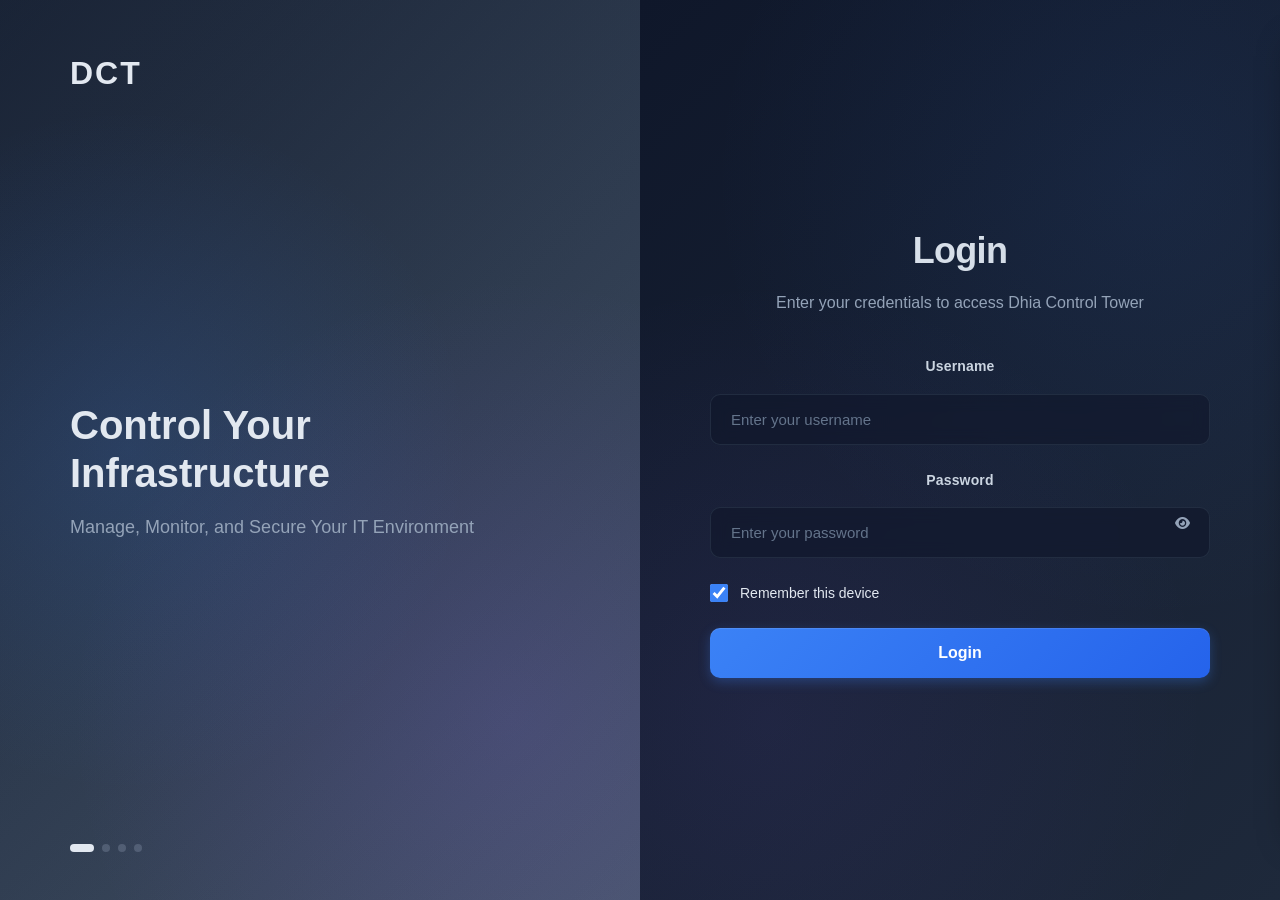
==== commit 8ecb607f: "new new" ====
--- a/static/index.html
+++ b/static/index.html
@@ -1,5 +1,6 @@
 <!DOCTYPE html>
 <html lang="en">
+
 <head>
     <meta charset="UTF-8">
     <meta name="viewport" content="width=device-width, initial-scale=1.0">
@@ -21,6 +22,8 @@
     <link rel="stylesheet" href="styles/automation.css">
     <link rel="stylesheet" href="styles/infrastructure-diagram.css">
     <link rel="stylesheet" href="styles/health-monitor.css">
+    <link rel="stylesheet" href="styles/controller.css">
+    <link rel="stylesheet" href="styles/network-overview.css">
     <link rel="stylesheet" href="styles/api-auditor.css">
     <link rel="stylesheet" href="styles/windows-server-auditor.css">
     <link rel="stylesheet" href="styles/veeam-auditor.css">
@@ -39,26 +42,27 @@
     <!-- JSZip Library for DOCX file handling -->
     <script src="js/libs/jszip.min.js"></script>
 </head>
+
 <body>
     <div id="app">
         <!-- Header -->
         <header id="header"></header>
-        
+
         <!-- Main Content -->
         <main id="main-content" class="main-content">
             <!-- Page Content -->
             <div id="page-content"></div>
         </main>
-        
+
         <!-- Sidebar Overlay -->
         <div id="sidebar-overlay" class="sidebar-overlay"></div>
-        
+
         <!-- Sidebar -->
         <aside id="sidebar" class="sidebar"></aside>
-        
+
         <!-- Modal Container -->
         <div id="modal-container"></div>
-        
+
         <!-- Footer -->
         <footer id="footer" class="app-footer"></footer>
     </div>
@@ -67,69 +71,69 @@
     <!-- Suppress harmless browser extension errors - MUST be first script -->
     <script>
         // Immediately suppress extension errors before anything else runs
-        (function() {
+        (function () {
             'use strict';
-            
+
             // Store original console methods
             const originalConsole = {
                 error: console.error.bind(console),
                 warn: console.warn.bind(console),
                 log: console.log.bind(console)
             };
-            
+
             // Helper to check if message is from extension
             function isExtensionError(message) {
                 if (typeof message !== 'string') return false;
                 const lower = message.toLowerCase();
                 return lower.includes('runtime.lasterror') ||
-                       lower.includes('back/forward cache') ||
-                       lower.includes('message channel is closed') ||
-                       lower.includes('extension context invalidated') ||
-                       lower.includes('unchecked runtime.lasterror');
+                    lower.includes('back/forward cache') ||
+                    lower.includes('message channel is closed') ||
+                    lower.includes('extension context invalidated') ||
+                    lower.includes('unchecked runtime.lasterror');
             }
-            
+
             // Override console.error
-            console.error = function(...args) {
-                const message = args.map(arg => 
-                    typeof arg === 'string' ? arg : 
-                    arg?.message || String(arg || '')
+            console.error = function (...args) {
+                const message = args.map(arg =>
+                    typeof arg === 'string' ? arg :
+                        arg?.message || String(arg || '')
                 ).join(' ');
-                
+
                 if (isExtensionError(message)) {
                     return; // Silently ignore
                 }
                 originalConsole.error.apply(console, args);
             };
-            
+
             // Override console.warn
-            console.warn = function(...args) {
-                const message = args.map(arg => 
-                    typeof arg === 'string' ? arg : 
-                    arg?.message || String(arg || '')
+            console.warn = function (...args) {
+                const message = args.map(arg =>
+                    typeof arg === 'string' ? arg :
+                        arg?.message || String(arg || '')
                 ).join(' ');
-                
+
                 if (isExtensionError(message)) {
                     return; // Silently ignore
                 }
                 originalConsole.warn.apply(console, args);
             };
-            
+
             // Override console.log to catch extension errors that might be logged
             const originalLog = console.log;
-            console.log = function(...args) {
+            console.log = function (...args) {
                 const message = args.map(arg => String(arg || '')).join(' ');
                 if (isExtensionError(message)) {
                     return; // Silently ignore
                 }
                 originalLog.apply(console, args);
             };
-            
+
             // Global error handler with highest priority
-            const errorHandler = function(event) {
-                const message = event.message || 
-                               event.error?.message || 
-                               String(event.error || event);
-                
+            const errorHandler = function (event) {
+                const message = event.message ||
+                    event.error?.message ||
+                    String(event.error || event);
+
                 if (isExtensionError(message)) {
                     event.preventDefault();
                     event.stopPropagation();
@@ -137,22 +141,22 @@
                     return false;
                 }
             };
-            
+
             // Add error listeners with capture phase (runs first)
             window.addEventListener('error', errorHandler, true);
-            window.addEventListener('unhandledrejection', function(event) {
-                const message = event.reason?.message || 
-                              String(event.reason || '');
+            window.addEventListener('unhandledrejection', function (event) {
+                const message = event.reason?.message ||
+                    String(event.reason || '');
                 if (isExtensionError(message)) {
                     event.preventDefault();
                     event.stopPropagation();
                     return false;
                 }
             }, true);
-            
+
             // Override Error constructor
             const OriginalError = window.Error;
-            window.Error = function(...args) {
+            window.Error = function (...args) {
                 const error = new OriginalError(...args);
                 if (isExtensionError(error.message)) {
                     // Create a silent error
@@ -170,14 +174,14 @@
                 return error;
             };
             window.Error.prototype = OriginalError.prototype;
-            
+
             // Also try to intercept at the DevTools level (if possible)
             if (window.chrome && window.chrome.runtime) {
                 try {
                     // Wrap chrome.runtime to catch errors
                     const originalSendMessage = window.chrome.runtime.sendMessage;
                     if (originalSendMessage) {
-                        window.chrome.runtime.sendMessage = function(...args) {
+                        window.chrome.runtime.sendMessage = function (...args) {
                             try {
                                 return originalSendMessage.apply(this, args);
                             } catch (e) {
@@ -196,4 +200,5 @@
     </script>
     <script type="module" src="js/app.js"></script>
 </body>
+
 </html>
--- a/static/styles/main.css
+++ b/static/styles/main.css
@@ -13,6 +13,20 @@
     --white: #1e293b;
     --shadow: 0 1px 3px 0 rgb(0 0 0 / 0.3);
     --shadow-lg: 0 10px 15px -3px rgb(0 0 0 / 0.4);
+    --header-bg: #0f172a;
+    --header-border: #334155;
+    --text-color: #e2e8f0;
+}
+
+body.light-mode {
+    --bg: #f8fafc;
+    --text-color: #0f172a;
+    --dark-light: #f1f5f9;
+    --gray-light: #e2e8f0;
+    --white: #ffffff;
+    --dark: #1e293b;
+    --shadow: 0 1px 3px 0 rgb(0 0 0 / 0.1);
+    --shadow-lg: 0 10px 15px -3px rgb(0 0 0 / 0.1);
 }
 
 * {
@@ -23,18 +37,42 @@
 
 body {
     font-family: -apple-system, BlinkMacSystemFont, 'Segoe UI', Roboto, 'Helvetica Neue', Arial, sans-serif;
-    background: #0f172a;
-    color: #e2e8f0;
+    background: var(--bg);
+    color: var(--text-color);
     line-height: 1.6;
+    transition: background 0.3s ease, color 0.3s ease;
     margin: 0;
     padding: 0;
-    padding-top: 45px; /* Account for fixed header */
-    padding-bottom: 50px; /* Account for fixed footer */
+    padding-top: 55px;
+    /* Account for fixed header */
+    padding-bottom: 50px;
+    /* Account for fixed footer */
     overflow-x: hidden;
 }
 
 body.has-sub-navbar {
-    padding-top: 90px; /* Account for fixed header + sub-navbar */
+    padding-top: 91px;
+    /* Account for fixed header (55px) + sub-navbar (36px) */
+}
+
+body:not(.has-sub-navbar):not(.has-page-navbar) {
+    padding-top: 55px;
+    /* Just header */
+}
+
+body:not(.has-sub-navbar).has-page-navbar {
+    padding-top: 95px;
+    /* Account for fixed header (55px) + page-navbar (40px) */
+}
+
+body.has-sub-navbar:not(.has-page-navbar) {
+    padding-top: 91px;
+    /* Account for fixed header (55px) + sub-navbar (36px) */
+}
+
+body.has-sub-navbar.has-page-navbar {
+    padding-top: 131px;
+    /* Account for fixed header (55px) + sub-navbar (36px) + page-navbar (40px) */
 }
 
 /* Global Scrollbar Styles */
@@ -73,7 +111,8 @@
     flex-direction: column;
     background: #0f172a;
     position: relative;
-    padding-bottom: 0; /* Footer handles its own space */
+    padding-bottom: 0;
+    /* Footer handles its own space */
 }
 
 /* Header Styles */
@@ -90,9 +129,9 @@
     top: 0;
     left: 0;
     right: 0;
-    height: 45px;
-    background: #0f172a;
-    border-bottom: 1px solid #334155;
+    height: 55px;
+    background: var(--header-bg);
+    border-bottom: 1px solid var(--header-border);
     box-shadow: 0 2px 10px rgba(0, 0, 0, 0.3);
     display: flex;
     align-items: center;
@@ -100,6 +139,7 @@
     justify-content: space-between;
     padding: 0 0.875rem;
     backdrop-filter: blur(10px);
+    transition: background 0.3s ease, border-color 0.3s ease;
 }
 
 .header-left {
@@ -133,121 +173,153 @@
     font-size: 0.875rem;
 }
 
-.header-brand {
-    display: flex;
-    align-items: center;
-}
-
-.brand-text {
-    display: flex;
-    flex-direction: column;
-    gap: 0.125rem;
-}
-
-.brand-text h1 {
-    margin: 0;
-    font-size: 1.125rem;
-    font-weight: 700;
-    color: #e2e8f0;
-    text-shadow: none;
-    line-height: 1.2;
-}
-
-.header-page-name {
-    font-size: 0.875rem;
-    color: #94a3b8;
-    font-weight: 500;
-    margin-top: 1px;
-    letter-spacing: 0.1px;
-}
-
-.header-breadcrumb {
-    display: flex;
-    align-items: center;
-    gap: 0.375rem;
-    font-size: 0.875rem;
-}
-
-.breadcrumb-item {
-    color: #e2e8f0;
-    font-weight: 500;
-    letter-spacing: 0.2px;
-}
-
-.breadcrumb-link {
-    cursor: pointer;
-    color: #94a3b8;
-    transition: all 0.2s ease;
-    text-decoration: none;
-}
-
-.breadcrumb-link:hover {
-    color: #e2e8f0;
-    text-decoration: underline;
-}
-
-.breadcrumb-separator {
-    font-size: 0.5rem;
-    color: #64748b;
-}
-
-.header-right {
-    display: flex;
-    align-items: center;
-    gap: 0.5rem;
-}
-
-.header-actions {
-    display: flex;
-    align-items: center;
-    gap: 0.25rem;
-}
-
-.header-btn {
-    position: relative;
+.header-config-toggle {
     width: 28px;
     height: 28px;
-    border: 1px solid #334155;
-    border-radius: 6px;
-    background: #1e293b;
+    border: none;
+    background: transparent;
     color: #94a3b8;
     cursor: pointer;
-    display: flex;
+    display: none;
+    /* Hidden by default, shown on mobile */
     align-items: center;
     justify-content: center;
     transition: all 0.2s ease;
-    backdrop-filter: blur(10px);
+    border-radius: 5px;
     padding: 0;
-}
-
-.header-btn:hover {
-    background: #334155;
+    margin-right: 0.375rem;
+}
+
+.header-config-toggle:hover {
+    background: #1e293b;
     color: #e2e8f0;
-    border-color: #475569;
-    transform: translateY(-1px);
-    box-shadow: 0 2px 6px rgba(0, 0, 0, 0.25);
-}
-
-.header-btn:active {
-    transform: translateY(0);
-}
-
-.header-btn i {
-    font-size: 0.75rem;
-}
+}
+
+.header-config-toggle i {
+    font-size: 0.875rem;
+}
+
+@media (max-width: 768px) {
+    .header-config-toggle {
+        display: flex !important;
+    }
+}
+
+.header-brand-logo {
+    font-size: 0.9rem;
+    font-weight: 700;
+    color: #3b82f6;
+    cursor: pointer;
+    letter-spacing: 0.05em;
+    padding-right: 1rem;
+    margin-right: 0.5rem;
+    border-right: 1px solid #334155;
+    transition: all 0.2s ease;
+    user-select: none;
+}
+
+.header-brand-logo:hover {
+    color: #60a5fa;
+    text-shadow: 0 0 10px rgba(59, 130, 246, 0.4);
+}
+
+.header-nav {
+    display: flex;
+    align-items: center;
+    gap: 1rem;
+    margin-left: 0.5rem;
+}
+
+.nav-item {
+    height: 28px;
+    display: flex;
+    align-items: center;
+    padding: 0 0.875rem;
+    background: transparent;
+    border: none;
+    color: #94a3b8;
+    font-size: 0.875rem;
+    font-weight: 500;
+    cursor: pointer;
+    transition: all 0.2s cubic-bezier(0.4, 0, 0.2, 1);
+    text-transform: none;
+    letter-spacing: 0.01em;
+    border-radius: 6px;
+    white-space: nowrap;
+}
+
+.nav-item:hover {
+    color: #e2e8f0;
+}
+
+.nav-item.active {
+    background: transparent;
+    color: #ffffff;
+    font-weight: 500;
+    box-shadow: none;
+}
+
+.nav-item.active::after {
+    display: none;
+    /* Removed the underline to match button style */
+}
+
+.header-right {
+    display: flex;
+    align-items: center;
+    gap: 0.5rem;
+}
+
+.header-actions {
+    display: flex;
+    align-items: center;
+    gap: 0;
+}
+
+.theme-toggle {
+    width: 60px;
+    height: 55px;
+    border: none;
+    border-left: 1px solid var(--header-border);
+    border-right: 1px solid var(--header-border);
+    background: transparent;
+    color: var(--gray);
+    cursor: pointer;
+    display: flex;
+    align-items: center;
+    justify-content: center;
+    transition: all 0.2s ease;
+    padding: 0;
+    margin: 0;
+    border-radius: 0;
+}
+
+.theme-toggle:hover {
+    background: transparent;
+    color: var(--primary);
+    transform: none;
+}
+
+.theme-toggle i {
+    font-size: 0.875rem;
+}
+
+
 
 /* Sub-Navbar Styles */
 .sub-navbar {
     position: fixed;
-    top: 45px; /* Below the main header */
+    top: 55px;
+    /* Below the main header */
     left: 0;
     right: 0;
     height: 36px;
     background: #1e293b;
-    border-bottom: 1px solid #334155;
+    border-bottom: 1px solid var(--header-border);
     box-shadow: 0 2px 8px rgba(0, 0, 0, 0.3);
     z-index: 999;
     backdrop-filter: blur(10px);
+    transition: border-color 0.3s ease;
 }
 
 .sub-navbar-container {
@@ -272,29 +344,33 @@
     display: flex;
     align-items: center;
     gap: 0.375rem;
-    padding: 0.25rem 0.625rem;
+    padding: 0 0.75rem;
+    background: transparent;
     border: none;
-    background: transparent;
+    border-bottom: 2px solid transparent;
     color: #94a3b8;
     cursor: pointer;
-    border-radius: 5px;
+    border-radius: 0;
     transition: all 0.2s ease;
     font-size: 0.8125rem;
     font-weight: 500;
     white-space: nowrap;
-    height: 28px;
+    height: 36px;
+    /* Fill the sub-navbar height */
 }
 
 .sub-navbar-item:hover {
-    background: #0f172a;
     color: #e2e8f0;
+    border-bottom-color: #334155;
+    background: transparent;
 }
 
 .sub-navbar-item.active {
-    background: #0f172a;
-    color: #e2e8f0;
-    font-weight: 600;
-    box-shadow: 0 2px 4px rgba(0, 0, 0, 0.3);
+    color: #ffffff;
+    font-weight: 500;
+    border-bottom-color: #3b82f6;
+    background: transparent;
+    box-shadow: none;
 }
 
 .sub-navbar-item i {
@@ -303,13 +379,287 @@
 
 .sub-navbar-item span {
     line-height: 1;
+}
+
+/* Page Navbar Styles */
+.page-navbar {
+    position: fixed;
+    top: 91px;
+    /* Below the main header (55px) + sub-navbar (36px) */
+    left: 0;
+    right: 0;
+    height: 40px;
+    background: var(--header-bg);
+    border-bottom: 1px solid var(--header-border);
+    box-shadow: 0 2px 8px rgba(0, 0, 0, 0.4);
+    z-index: 998;
+    backdrop-filter: blur(10px);
+    transition: background 0.3s ease, border-color 0.3s ease;
+}
+
+/* Hide page navbar on desktop for ping-tracer and ip-scanner, show only on mobile */
+@media (min-width: 769px) {
+
+    .page-navbar[data-page="ping-tracer"],
+    .page-navbar[data-page="ip-scanner"] {
+        display: none;
+    }
+}
+
+@media (max-width: 768px) {
+
+    .page-navbar[data-page="ping-tracer"],
+    .page-navbar[data-page="ip-scanner"] {
+        display: block;
+    }
+}
+
+.page-navbar-container {
+    height: 100%;
+    display: flex;
+    align-items: center;
+    justify-content: space-between;
+    padding: 0 1rem;
+    max-width: 100%;
+    overflow-x: auto;
+    gap: 1rem;
+}
+
+.page-navbar-container:has(.page-navbar-sidebar-toggle) {
+    justify-content: space-between;
+}
+
+.page-navbar-container:not(:has(.page-navbar-title)) {
+    justify-content: flex-end;
+}
+
+.page-navbar-left-group {
+    display: flex;
+    align-items: center;
+    gap: 0.5rem;
+    flex-shrink: 0;
+}
+
+.page-navbar-left {
+    display: flex;
+    align-items: center;
+    gap: 0.5rem;
+    flex-shrink: 0;
+}
+
+.page-navbar-back {
+    background: transparent;
+    border: none;
+    padding: 0.375rem;
+    color: #94a3b8;
+    cursor: pointer;
+    transition: all 0.2s;
+    display: flex;
+    align-items: center;
+    justify-content: center;
+    font-size: 0.875rem;
+    flex-shrink: 0;
+    min-width: 28px;
+    height: 28px;
+    border-radius: 0.25rem;
+}
+
+.page-navbar-back:hover {
+    color: #e2e8f0;
+    background: rgba(51, 65, 85, 0.3);
+}
+
+.page-navbar-back:active {
+    transform: scale(0.95);
+}
+
+.page-navbar-back i {
+    font-size: 0.8125rem;
+}
+
+.page-navbar-title {
+    display: flex;
+    align-items: center;
+    gap: 0.375rem;
+    color: #e2e8f0;
+    font-size: 0.8125rem;
+    font-weight: 500;
+    white-space: nowrap;
+    flex-shrink: 0;
+}
+
+.page-navbar-title i {
+    font-size: 0.75rem;
+    color: #3b82f6;
+    opacity: 0.9;
+}
+
+.page-navbar-title span {
+    line-height: 1;
+}
+
+.page-navbar-items {
+    display: flex;
+    align-items: center;
+    gap: 0.375rem;
+    height: 100%;
+}
+
+.page-navbar-item {
+    display: flex;
+    align-items: center;
+    gap: 0.375rem;
+    padding: 0.25rem 0.625rem;
+    border: 1px solid #475569;
+    background: linear-gradient(135deg, #334155 0%, #475569 100%);
+    color: #e2e8f0;
+    cursor: pointer;
+    border-radius: 4px;
+    transition: all 0.2s ease;
+    font-size: 0.75rem;
+    font-weight: 500;
+    white-space: nowrap;
+    height: 24px;
+}
+
+.page-navbar-item:hover {
+    background: linear-gradient(135deg, #475569 0%, #64748b 100%);
+    color: #ffffff;
+    border-color: #64748b;
+    transform: translateY(-1px);
+    box-shadow: 0 2px 8px rgba(59, 130, 246, 0.3);
+}
+
+/* Color variants for page navbar items */
+.page-navbar-item-blue {
+    background: linear-gradient(135deg, rgba(59, 130, 246, 0.2) 0%, rgba(59, 130, 246, 0.3) 100%);
+    border-color: rgba(59, 130, 246, 0.5);
+    color: #60a5fa;
+}
+
+.page-navbar-item-blue:hover {
+    background: linear-gradient(135deg, rgba(59, 130, 246, 0.3) 0%, rgba(59, 130, 246, 0.4) 100%);
+    border-color: rgba(59, 130, 246, 0.7);
+    color: #93c5fd;
+    box-shadow: 0 2px 8px rgba(59, 130, 246, 0.4);
+}
+
+.page-navbar-item-gray {
+    background: linear-gradient(135deg, #334155 0%, #475569 100%);
+    border-color: #475569;
+    color: #cbd5e1;
+}
+
+.page-navbar-item-gray:hover {
+    background: linear-gradient(135deg, #475569 0%, #64748b 100%);
+    border-color: #64748b;
+    color: #e2e8f0;
+    box-shadow: 0 2px 8px rgba(148, 163, 184, 0.3);
+}
+
+.page-navbar-item-green {
+    background: linear-gradient(135deg, rgba(16, 185, 129, 0.2) 0%, rgba(16, 185, 129, 0.3) 100%);
+    border-color: rgba(16, 185, 129, 0.5);
+    color: #34d399;
+}
+
+.page-navbar-item-green:hover {
+    background: linear-gradient(135deg, rgba(16, 185, 129, 0.3) 0%, rgba(16, 185, 129, 0.4) 100%);
+    border-color: rgba(16, 185, 129, 0.7);
+    color: #6ee7b7;
+    box-shadow: 0 2px 8px rgba(16, 185, 129, 0.4);
+}
+
+.page-navbar-item-red {
+    background: linear-gradient(135deg, rgba(239, 68, 68, 0.2) 0%, rgba(239, 68, 68, 0.3) 100%);
+    border-color: rgba(239, 68, 68, 0.5);
+    color: #f87171;
+}
+
+.page-navbar-item-red:hover {
+    background: linear-gradient(135deg, rgba(239, 68, 68, 0.3) 0%, rgba(239, 68, 68, 0.4) 100%);
+    border-color: rgba(239, 68, 68, 0.7);
+    color: #fca5a5;
+    box-shadow: 0 2px 8px rgba(239, 68, 68, 0.4);
+}
+
+.page-navbar-item:active {
+    transform: translateY(0);
+}
+
+.page-navbar-item:disabled {
+    opacity: 0.6;
+    cursor: not-allowed;
+    pointer-events: none;
+}
+
+.page-navbar-item i {
+    font-size: 0.6875rem;
+}
+
+.page-navbar-item span {
+    line-height: 1;
+}
+
+.page-navbar-item.refreshing i {
+    animation: spin 1s linear infinite;
+}
+
+@keyframes spin {
+    from {
+        transform: rotate(0deg);
+    }
+
+    to {
+        transform: rotate(360deg);
+    }
+}
+
+/* Adjust main content padding when page navbar is present */
+/* Main content padding is handled by body padding-top, so we don't need additional padding-top here */
+body.has-page-navbar:not(.has-sub-navbar) #main-content,
+body.has-page-navbar:not(.has-sub-navbar) .main-content {
+    padding-top: 0.5rem;
+}
+
+body.has-sub-navbar.has-page-navbar #main-content,
+body.has-sub-navbar.has-page-navbar .main-content {
+    padding-top: 0.5rem;
+}
+
+body.has-sub-navbar:not(.has-page-navbar) #main-content,
+body.has-sub-navbar:not(.has-page-navbar) .main-content {
+    padding-top: 0.5rem;
+}
+
+/* Remove padding/margin for file share auditor layout */
+#main-content:has(.file-share-auditor-layout),
+.main-content:has(.file-share-auditor-layout) {
+    padding: 0 !important;
+    margin: 0 !important;
+}
+
+.page-container-full:has(.file-share-auditor-layout) {
+    padding: 0 !important;
+    margin: 0 !important;
+}
+
+body:not(.has-sub-navbar):not(.has-page-navbar) #main-content,
+body:not(.has-sub-navbar):not(.has-page-navbar) .main-content {
+    padding-top: 0.5rem;
+}
+
+/* Adjust page navbar position when no sub-navbar */
+body:not(.has-sub-navbar) .page-navbar {
+    top: 55px;
+    /* Below the main header only */
 }
 
 /* Main Content */
 #main-content,
 .main-content {
     flex: 1;
-    padding: 1rem 1.5rem;
+    padding: 0.5rem 0.75rem;
     max-width: 100%;
     box-sizing: border-box;
     margin-left: 0;
@@ -318,6 +668,11 @@
     transition: margin-right 0.3s ease;
 }
 
+#main-content:has(.page-container-full),
+.main-content:has(.page-container-full) {
+    padding: 0 !important;
+}
+
 /* Remove padding for SSH client page (like Infrastructure Diagram) */
 #main-content:has(.ssh-client-container),
 .main-content:has(.ssh-client-container) {
@@ -337,20 +692,67 @@
 }
 
 .main-content.with-sidebar {
-    margin-right: 580px; /* Space for sidebar */
+    margin-right: 580px;
+    /* Space for sidebar */
 }
 
 /* Page Content Styles */
+#page-content {
+    margin-top: 0;
+}
+
 .page-container {
     max-width: 1200px;
     margin: 0 auto;
+}
+
+/* Premium Table Styles */
+.premium-table {
+    width: 100%;
+    border-collapse: separate;
+    border-spacing: 0;
+}
+
+.premium-table th {
+    background: #1e293b;
+    color: #94a3b8;
+    text-transform: uppercase;
+    font-size: 0.65rem;
+    font-weight: 700;
+    letter-spacing: 0.05em;
+    padding: 0.75rem 1rem;
+    border-bottom: 1px solid #334155;
+    text-align: left;
+}
+
+.premium-table tr {
+    transition: all 0.2s ease;
+}
+
+.premium-table tr:hover {
+    background: rgba(59, 130, 246, 0.04);
+}
+
+.premium-table td {
+    padding: 0.625rem 1rem;
+    border-bottom: 1px solid rgba(51, 65, 85, 0.5);
+    vertical-align: middle;
+}
+
+.premium-table tr:last-child td {
+    border-bottom: none;
 }
 
 .page-container-full {
     width: 100%;
     max-width: 100%;
     margin: 0;
-    padding: 0 1rem;
+    padding: 1.5rem;
+}
+
+.page-container-full.file-share-auditor-layout {
+    padding: 0 !important;
+    margin: 0 !important;
 }
 
 .page-header {
@@ -363,6 +765,15 @@
 .page-container-full:has(.reports-table-wrapper) .page-header,
 .page-container-full:has(.reports-empty-state) .page-header {
     border-bottom: none;
+}
+
+.page-container-full:has(.reports-empty-state),
+.page-container-full:has(.loading-container) {
+    display: flex;
+    flex-direction: column;
+    flex: 1;
+    height: 100%;
+    min-height: calc(100vh - 200px);
 }
 
 .page-title {
@@ -567,9 +978,12 @@
     justify-content: center;
 }
 
-/* Compact Card Styles */
+/* Compact Card Styles - Auditor Style (No Background) */
 .card-compact {
-    padding: 1rem;
+    padding: 0;
+    background: transparent !important;
+    border: none !important;
+    box-shadow: none !important;
 }
 
 .card-header-compact {
@@ -577,30 +991,109 @@
     align-items: center;
     gap: 0.75rem;
     margin-bottom: 1rem;
-    padding-bottom: 0.75rem;
-    border-bottom: 1px solid var(--gray-light);
+    padding-bottom: 0.5rem;
+    border-bottom: 1px solid #334155;
+    background: transparent;
 }
 
 .card-header-icon-compact {
-    width: 36px;
-    height: 36px;
+    width: 32px;
+    height: 32px;
+    border-radius: 6px;
+    display: flex;
+    align-items: center;
+    justify-content: center;
+    font-size: 0.875rem;
+    flex-shrink: 0;
+}
+
+.card-title-compact {
+    font-size: 0.875rem;
+    font-weight: 700;
+    color: #e2e8f0;
+    margin: 0;
+}
+
+.card-body-compact {
+    padding: 0.25rem 0;
+}
+
+/* Auditor Table Style Sections */
+.compact-table-section {
+    margin-bottom: 1.5rem;
+}
+
+.section-header-compact {
+    display: flex;
+    align-items: center;
+    justify-content: space-between;
+    padding: 0 0.5rem 0.5rem 0.5rem;
+    margin-bottom: 0.5rem;
+    border-bottom: 1px solid #334155;
+}
+
+.section-title-compact {
+    font-size: 0.875rem;
+    font-weight: 700;
+    color: #e2e8f0;
+    margin: 0;
+    display: flex;
+    align-items: center;
+    gap: 0.5rem;
+}
+
+.section-title-compact i {
+    color: var(--primary);
+    font-size: 0.875rem;
+}
+
+.table-wrapper-compact {
+    border: 1px solid #334155;
     border-radius: 8px;
-    display: flex;
-    align-items: center;
-    justify-content: center;
-    font-size: 1rem;
-    flex-shrink: 0;
-}
-
-.card-title-compact {
-    font-size: 1rem;
+    background: #1e293b;
+    overflow: hidden;
+    box-shadow: 0 4px 6px -1px rgba(0, 0, 0, 0.1);
+}
+
+.table-compact {
+    width: 100%;
+    border-collapse: collapse;
+    background: transparent;
+}
+
+.table-compact thead {
+    background: #0f172a;
+}
+
+.table-compact th {
+    padding: 0.625rem 0.75rem;
+    text-align: left;
+    font-size: 0.65rem;
     font-weight: 700;
-    color: var(--dark);
-    margin: 0;
-}
-
-.card-body-compact {
-    padding: 0;
+    color: #94a3b8;
+    text-transform: uppercase;
+    letter-spacing: 0.05em;
+    border-bottom: 1px solid #334155;
+}
+
+.table-compact td {
+    padding: 0.625rem 0.75rem;
+    font-size: 0.75rem;
+    color: #e2e8f0;
+    border-bottom: 1px solid rgba(51, 65, 85, 0.5);
+    vertical-align: middle;
+}
+
+.table-compact tbody tr {
+    transition: background 0.15s ease;
+}
+
+.table-compact tbody tr:hover {
+    background: rgba(59, 130, 246, 0.04);
+}
+
+.table-compact tbody tr:last-child td {
+    border-bottom: none;
 }
 
 .form-group-compact {
@@ -668,6 +1161,69 @@
     flex: 1;
     padding: 0.5rem 0.75rem;
     font-size: 0.875rem;
+}
+
+/* Available Adapters List */
+.available-adapters-list-compact {
+    display: flex;
+    flex-direction: column;
+    gap: 0.5rem;
+    background: #0f172a;
+    padding: 0.75rem;
+    border-radius: 6px;
+    border: 1px solid #334155;
+    max-height: 200px;
+    overflow-y: auto;
+}
+
+.adapter-info-item-compact {
+    display: flex;
+    align-items: center;
+    gap: 0.75rem;
+    padding: 0.5rem;
+    background: #1e293b;
+    border-radius: 4px;
+    border-left: 3px solid transparent;
+    transition: all 0.2s ease;
+}
+
+.adapter-info-item-compact:hover {
+    background: #334155;
+    transform: translateX(2px);
+}
+
+.adapter-info-item-compact .status-online {
+    color: #10b981;
+}
+
+.adapter-info-item-compact .status-offline {
+    color: #64748b;
+}
+
+.adapter-info-content {
+    flex: 1;
+    min-width: 0;
+}
+
+.adapter-info-name {
+    font-size: 0.8125rem;
+    font-weight: 600;
+    color: #e2e8f0;
+}
+
+.adapter-info-desc {
+    font-size: 0.75rem;
+    color: #94a3b8;
+    white-space: nowrap;
+    overflow: hidden;
+    text-overflow: ellipsis;
+}
+
+.adapter-info-status {
+    font-size: 0.7rem;
+    font-weight: 700;
+    text-transform: uppercase;
+    color: #64748b;
 }
 
 @media (max-width: 768px) {
@@ -884,8 +1440,8 @@
 }
 
 /* Remove gaps between selected cells */
-.timesheet-hour-row .timesheet-cell.cell-selected-middle + .timesheet-cell.cell-selected,
-.timesheet-hour-row .timesheet-cell.cell-selected + .timesheet-cell.cell-selected-middle {
+.timesheet-hour-row .timesheet-cell.cell-selected-middle+.timesheet-cell.cell-selected,
+.timesheet-hour-row .timesheet-cell.cell-selected+.timesheet-cell.cell-selected-middle {
     margin-top: 0 !important;
     padding-top: 0 !important;
 }
@@ -1004,6 +1560,7 @@
     overflow: hidden;
     display: -webkit-box;
     -webkit-line-clamp: 2;
+    line-clamp: 2;
     -webkit-box-orient: vertical;
 }
 
@@ -1336,21 +1893,21 @@
         min-height: 80px;
         padding: 0.5rem;
     }
-    
+
     .calendar-day-number {
         font-size: 0.875rem;
     }
-    
+
     .calendar-day-summary {
         font-size: 0.65rem;
     }
-    
+
     .modal-content {
         max-width: 100%;
         max-height: 100vh;
         border-radius: 0;
     }
-    
+
     .modal {
         padding: 0;
     }
@@ -1366,11 +1923,13 @@
     bottom: 0;
     left: 0;
     right: 0;
-    z-index: 200; /* Higher than SSH client (50) to ensure it's always on top */
+    z-index: 200;
+    /* Higher than SSH client (50) to ensure it's always on top */
     width: 100%;
     display: flex;
     flex-direction: column;
-    transition: transform 0.3s cubic-bezier(0.4, 0, 0.2, 1); /* Remove height transition for smoother resize */
+    transition: transform 0.3s cubic-bezier(0.4, 0, 0.2, 1);
+    /* Remove height transition for smoother resize */
 }
 
 .footer-resize-handle {
@@ -1397,7 +1956,8 @@
     background: #1e293b;
     border-bottom: 1px solid #334155;
     min-height: 32px;
-    flex-shrink: 0; /* Prevent tabs from shrinking */
+    flex-shrink: 0;
+    /* Prevent tabs from shrinking */
 }
 
 .footer-tab {
@@ -1618,7 +2178,8 @@
 .app-footer.fullscreen .footer-panel {
     flex: 1;
     max-height: none;
-    height: calc(100vh - 45px) !important; /* Minus tabs height */
+    height: calc(100vh - 55px) !important;
+    /* Minus tabs height */
 }
 
 .app-footer.fullscreen .footer-console {
@@ -2757,6 +3318,76 @@
 /* User Menu Styles */
 .user-menu-container {
     position: relative;
+    display: flex;
+    align-items: center;
+    margin-left: 0;
+}
+
+.user-profile {
+    display: flex;
+    align-items: center;
+    gap: 0.75rem;
+    padding: 0.375rem 1rem;
+    cursor: pointer;
+    border-radius: 8px;
+    transition: all 0.2s cubic-bezier(0.4, 0, 0.2, 1);
+    user-select: none;
+}
+
+.user-profile:hover {
+    background: transparent;
+}
+
+.user-profile:hover .user-name {
+    color: #ffffff;
+}
+
+.user-profile:hover .user-avatar {
+    filter: brightness(1.1);
+    box-shadow: 0 0 12px rgba(59, 130, 246, 0.3);
+}
+
+.user-profile:hover .user-chevron {
+    color: #ffffff;
+    transform: translateY(1px);
+}
+
+.user-avatar {
+    width: 28px;
+    height: 28px;
+    background: linear-gradient(135deg, #3b82f6 0%, #2563eb 100%);
+    border-radius: 50%;
+    display: flex;
+    align-items: center;
+    justify-content: center;
+    color: white;
+    font-size: 0.75rem;
+    box-shadow: 0 2px 4px rgba(0, 0, 0, 0.2);
+    transition: all 0.2s ease;
+}
+
+.user-info {
+    display: flex;
+    align-items: center;
+    gap: 0.5rem;
+}
+
+.user-name {
+    font-size: 0.8125rem;
+    font-weight: 500;
+    color: #e2e8f0;
+    transition: color 0.2s ease;
+}
+
+.user-chevron {
+    font-size: 0.65rem;
+    color: #94a3b8;
+    transition: transform 0.2s ease;
+}
+
+.user-profile:hover .user-chevron {
+    color: #e2e8f0;
+    transform: translateY(1px);
 }
 
 .user-menu-dropdown {
@@ -2766,41 +3397,54 @@
     right: 0;
     background: #1e293b;
     border: 1px solid #334155;
-    border-radius: 6px;
-    box-shadow: 0 4px 12px rgba(0, 0, 0, 0.4);
-    min-width: 150px;
+    border-radius: 10px;
+    box-shadow: 0 10px 25px -5px rgba(0, 0, 0, 0.4), 0 8px 10px -6px rgba(0, 0, 0, 0.4);
+    min-width: 220px;
     z-index: 1001;
     overflow: hidden;
-}
+    padding: 0.5rem;
+    backdrop-filter: blur(10px);
+}
+
+
 
 .user-menu-item {
     width: 100%;
-    padding: 0.625rem 0.875rem;
+    padding: 0.625rem 0.75rem;
     background: transparent;
     border: none;
     color: #e2e8f0;
     cursor: pointer;
     display: flex;
     align-items: center;
-    gap: 0.625rem;
+    gap: 0.75rem;
     font-size: 0.8125rem;
     transition: all 0.2s ease;
     text-align: left;
+    border-radius: 6px;
 }
 
 .user-menu-item:hover {
-    background: #334155;
-    color: #e2e8f0;
+    background: rgba(59, 130, 246, 0.1);
+    color: #3b82f6;
+}
+
+.user-menu-item.logout-item {
+    border-top: 1px solid #334155;
+    margin-top: 0.5rem;
+    padding-top: 0.75rem;
+    border-radius: 0 0 6px 6px;
 }
 
 .user-menu-item i {
-    font-size: 0.75rem;
-    width: 16px;
+    font-size: 0.875rem;
+    width: 18px;
     color: #94a3b8;
+    transition: color 0.2s ease;
 }
 
 .user-menu-item:hover i {
-    color: #e2e8f0;
+    color: #3b82f6;
 }
 
 .user-menu-item span {
@@ -2811,29 +3455,29 @@
     .login-card {
         padding: 2rem 1.5rem;
     }
-    
+
     .login-card.setup-card {
         padding: 1.5rem;
     }
-    
+
     .login-header h1 {
         font-size: 1.5rem;
     }
-    
+
     .login-icon {
         width: 60px;
         height: 60px;
     }
-    
+
     .login-icon i {
         font-size: 1.5rem;
     }
-    
+
     .api-key-box {
         flex-direction: column;
         align-items: stretch;
     }
-    
+
     .copy-key-btn {
         width: 100%;
     }
@@ -2846,24 +3490,24 @@
         gap: 0.5rem;
         padding: 0 1rem;
     }
-    
+
     .footer-brand h3 {
         font-size: 0.75rem;
     }
-    
+
     .footer-copyright {
         text-align: center;
         align-items: center;
     }
-    
+
     .footer-copyright p {
         font-size: 0.625rem;
     }
-    
+
     .footer-version {
         font-size: 0.5625rem !important;
     }
-    
+
     .app-footer {
         padding: 0.375rem 0;
         min-height: 36px;
@@ -2881,16 +3525,16 @@
     .page-container-full {
         padding: 0;
     }
-    
+
     .page-header-content {
         padding: 0 1rem;
     }
-    
+
     .page-header {
         padding: 0.5rem 0;
         margin-bottom: 0.75rem;
     }
-    
+
     #main-content,
     .main-content {
         padding: 0.75rem 1rem;
@@ -3171,6 +3815,7 @@
         opacity: 0;
         transform: translateY(-10px);
     }
+
     to {
         opacity: 1;
         transform: translateY(0);
@@ -3185,82 +3830,60 @@
     padding: 3rem;
 }
 
-.spinner {
-    width: 40px;
-    height: 40px;
-    border: 4px solid var(--gray-light);
-    border-top-color: var(--primary);
+.loading-container {
+    display: flex;
+    flex-direction: column;
+    align-items: center;
+    justify-content: center;
+    flex: 1;
+    color: #64748b;
+    padding: 40px;
+    background: #0f172a;
+    min-height: 400px;
+}
+
+.loading-container .spinner,
+.loading-container .loading-spinner {
+    width: 48px;
+    height: 48px;
+    border: 4px solid rgba(59, 130, 246, 0.2);
+    border-top-color: #3b82f6;
     border-radius: 50%;
     animation: spin 1s linear infinite;
+    margin-bottom: 20px;
+}
+
+.loading-container p {
+    margin: 0;
+    font-size: 14px;
+    color: #94a3b8;
+    text-align: center;
 }
 
 @keyframes spin {
-    to { transform: rotate(360deg); }
+    to {
+        transform: rotate(360deg);
+    }
 }
 
 @keyframes pulse {
-    0%, 100% { opacity: 1; }
-    50% { opacity: 0.5; }
+
+    0%,
+    100% {
+        opacity: 1;
+    }
+
+    50% {
+        opacity: 0.5;
+    }
 }
 
 /* Apps Page Styles */
 .apps-page {
     padding: 2rem 1.5rem;
     width: 100%;
-    opacity: 0;
-    transform: translateY(20px);
-    animation: pageFadeIn 0.8s cubic-bezier(0.4, 0, 0.2, 1) forwards;
-}
-
-@keyframes pageFadeIn {
-    from {
-        opacity: 0;
-        transform: translateY(20px);
-    }
-    to {
-        opacity: 1;
-        transform: translateY(0);
-    }
-}
-
-.apps-page.apps-page-enter {
-    opacity: 1;
-    transform: translateY(0);
-}
-
-.apps-header {
-    margin-bottom: 2.5rem;
-    opacity: 0;
-    transform: translateY(-20px);
-    transition: opacity 0.6s ease 0.2s, transform 0.6s ease 0.2s;
-}
-
-.apps-page.apps-page-enter .apps-header {
-    opacity: 1;
-    transform: translateY(0);
-}
-
-.apps-header-content {
-    text-align: center;
-    max-width: 800px;
-    margin: 0 auto;
-}
-
-.apps-header h1 {
-    font-size: 1.75rem;
-    font-weight: 700;
-    color: #e2e8f0;
-    margin-bottom: 0.25rem;
-}
-
-.apps-subtitle {
-    font-size: 1rem;
-    color: #94a3b8;
-    font-weight: 400;
-    line-height: 1.6;
-    margin: 0;
-    letter-spacing: 0.01em;
-}
+}
+
 
 .apps-grid {
     display: grid;
@@ -3269,59 +3892,7 @@
     position: relative;
 }
 
-.apps-grid::before {
-    content: '';
-    position: absolute;
-    top: 0;
-    left: 0;
-    right: 0;
-    bottom: 0;
-    background: linear-gradient(90deg, transparent, rgba(99, 102, 241, 0.05), transparent);
-    animation: shimmer 2s infinite;
-    pointer-events: none;
-    opacity: 0;
-    transition: opacity 0.3s ease;
-}
-
-.apps-page.apps-page-enter .apps-grid::before {
-    opacity: 1;
-    animation-delay: 0.2s;
-}
-
-@keyframes shimmer {
-    0% {
-        transform: translateX(-100%);
-    }
-    100% {
-        transform: translateX(100%);
-    }
-}
-
-.apps-section {
-    display: flex;
-    flex-direction: column;
-    gap: 0.75rem;
-    opacity: 0;
-    transform: translateX(-20px);
-    transition: opacity 0.4s ease, transform 0.4s ease;
-}
-
-.apps-page.apps-page-enter .apps-section {
-    opacity: 1;
-    transform: translateX(0);
-}
-
-.apps-section:nth-child(1) {
-    transition-delay: 0.1s;
-}
-
-.apps-section:nth-child(2) {
-    transition-delay: 0.2s;
-}
-
-.apps-section:nth-child(3) {
-    transition-delay: 0.3s;
-}
+
 
 .apps-section-title {
     font-size: 1.125rem;
@@ -3348,33 +3919,6 @@
     cursor: pointer;
     transition: all 0.3s cubic-bezier(0.4, 0, 0.2, 1);
     overflow: hidden;
-    opacity: 0;
-    transform: translateY(40px) scale(0.85) rotateX(10deg);
-    animation: appCardFadeIn 0.7s cubic-bezier(0.34, 1.56, 0.64, 1) forwards;
-    visibility: hidden;
-}
-
-@keyframes appCardFadeIn {
-    0% {
-        opacity: 0;
-        transform: translateY(40px) scale(0.85) rotateX(10deg);
-        visibility: visible;
-    }
-    50% {
-        opacity: 0.7;
-        transform: translateY(-5px) scale(1.02) rotateX(0deg);
-    }
-    100% {
-        opacity: 1;
-        transform: translateY(0) scale(1) rotateX(0deg);
-        visibility: visible;
-    }
-}
-
-.app-card.app-card-enter {
-    opacity: 1;
-    transform: translateY(0) scale(1) rotateX(0deg);
-    visibility: visible;
 }
 
 .app-card:hover {
@@ -3449,7 +3993,8 @@
 }
 
 /* Host/VM Cards */
-.host-card, .vm-card {
+.host-card,
+.vm-card {
     display: flex;
     justify-content: space-between;
     align-items: center;
@@ -3461,18 +4006,21 @@
     transition: all 0.2s ease;
 }
 
-.host-card:hover, .vm-card:hover {
+.host-card:hover,
+.vm-card:hover {
     box-shadow: var(--shadow);
     transform: translateY(-2px);
 }
 
-.host-info h3, .vm-info h3 {
+.host-info h3,
+.vm-info h3 {
     margin: 0 0 0.5rem 0;
     color: var(--dark);
     font-size: 1rem;
 }
 
-.host-info p, .vm-info p {
+.host-info p,
+.vm-info p {
     margin: 0;
     color: var(--gray);
     font-size: 0.875rem;
@@ -3517,7 +4065,7 @@
     background: linear-gradient(135deg, #475569 0%, #334155 100%);
     border-radius: 0 0 0.5rem 0.5rem;
     padding: 0.75rem 0;
-    box-shadow: 
+    box-shadow:
         0 20px 60px rgba(0, 0, 0, 0.3),
         inset 0 1px 0 rgba(255, 255, 255, 0.1);
     position: relative;
@@ -3630,7 +4178,7 @@
     display: flex;
     align-items: center;
     justify-content: center;
-    box-shadow: 
+    box-shadow:
         inset 0 2px 4px rgba(0, 0, 0, 0.5),
         0 1px 2px rgba(0, 0, 0, 0.3);
     position: relative;
@@ -3707,15 +4255,22 @@
 
 .light-indicator.active {
     background: #10b981;
-    box-shadow: 
+    box-shadow:
         0 0 8px rgba(16, 185, 129, 0.8),
         inset 0 1px 2px rgba(255, 255, 255, 0.3);
     animation: pulse 2s infinite;
 }
 
 @keyframes pulse {
-    0%, 100% { opacity: 1; }
-    50% { opacity: 0.7; }
+
+    0%,
+    100% {
+        opacity: 1;
+    }
+
+    50% {
+        opacity: 0.7;
+    }
 }
 
 .management-ports {
@@ -3889,7 +4444,7 @@
 
 .port-led.led-active {
     background: #10b981;
-    box-shadow: 
+    box-shadow:
         0 0 6px rgba(16, 185, 129, 0.8),
         inset 0 1px 1px rgba(255, 255, 255, 0.3);
     animation: portPulse 2s infinite;
@@ -3900,21 +4455,26 @@
 }
 
 @keyframes portPulse {
-    0%, 100% { opacity: 1; }
-    50% { opacity: 0.5; }
+
+    0%,
+    100% {
+        opacity: 1;
+    }
+
+    50% {
+        opacity: 0.5;
+    }
 }
 
 
 /* Right Ventilation */
 .switch-ventilation {
     width: 30px;
-    background: repeating-linear-gradient(
-        90deg,
-        rgba(0, 0, 0, 0.3) 0px,
-        rgba(0, 0, 0, 0.3) 2px,
-        transparent 2px,
-        transparent 4px
-    );
+    background: repeating-linear-gradient(90deg,
+            rgba(0, 0, 0, 0.3) 0px,
+            rgba(0, 0, 0, 0.3) 2px,
+            transparent 2px,
+            transparent 4px);
     border-left: 1px solid rgba(255, 255, 255, 0.1);
     margin-left: 1rem;
 }
@@ -4190,12 +4750,12 @@
     .san-container {
         grid-template-columns: 1fr;
     }
-    
+
     .san-sidebar {
         flex-direction: row;
         flex-wrap: wrap;
     }
-    
+
     .san-sidebar .card {
         flex: 1;
         min-width: 300px;
@@ -4410,11 +4970,11 @@
     .overview-grid {
         grid-template-columns: 1fr;
     }
-    
+
     .overview-metrics {
         grid-template-columns: repeat(2, 1fr);
     }
-    
+
     .table-container {
         overflow-x: scroll;
     }
@@ -4424,11 +4984,11 @@
     .overview-metrics {
         grid-template-columns: 1fr;
     }
-    
+
     .data-table {
         font-size: 0.75rem;
     }
-    
+
     .data-table th,
     .data-table td {
         padding: 0.5rem;
@@ -4496,7 +5056,7 @@
     .page-header-actions .btn-sm .btn-text {
         display: none;
     }
-    
+
     .page-header-actions .btn-sm {
         padding: 0.375rem;
         min-width: 36px;
@@ -4631,7 +5191,7 @@
     width: 240px;
 }
 
-.search-input:focus + .search-box i,
+.search-input:focus+.search-box i,
 .search-box:has(.search-input:focus) i {
     color: var(--primary);
 }
@@ -5100,7 +5660,7 @@
     .overview-cards-grid {
         grid-template-columns: repeat(2, 1fr);
     }
-    
+
     .expanded-grid {
         grid-template-columns: 1fr;
     }
@@ -5112,15 +5672,15 @@
         align-items: flex-start;
         gap: 1rem;
     }
-    
+
     .card-header-actions {
         flex-wrap: wrap;
     }
-    
+
     .search-input {
         width: 150px;
     }
-    
+
     .overview-cards-grid {
         grid-template-columns: 1fr;
     }
@@ -5495,11 +6055,11 @@
     .summary-grid {
         grid-template-columns: 1fr;
     }
-    
+
     .hardware-info-grid {
         grid-template-columns: 1fr;
     }
-    
+
     .error-details {
         flex-direction: column;
         gap: 0.25rem;
@@ -5683,6 +6243,7 @@
     gap: 0.25rem;
 }
 
+.doc-item-date i {
     color: var(--primary);
 }
 
@@ -5735,7 +6296,8 @@
     margin-bottom: 1rem;
 }
 
-.doc-content ul, .doc-content ol {
+.doc-content ul,
+.doc-content ol {
     margin-left: 2rem;
     margin-bottom: 1rem;
 }
@@ -5896,7 +6458,8 @@
     margin-bottom: 1rem;
 }
 
-.preview-content ul, .preview-content ol {
+.preview-content ul,
+.preview-content ol {
     margin-left: 2rem;
     margin-bottom: 1rem;
 }
@@ -5954,11 +6517,11 @@
         grid-template-columns: 1fr;
         height: auto;
     }
-    
+
     .editor-textarea {
         min-height: 400px;
     }
-    
+
     .preview-content {
         min-height: 400px;
     }
@@ -5968,11 +6531,11 @@
     .docs-grid {
         grid-template-columns: 1fr;
     }
-    
+
     .doc-item-card {
         flex-direction: column;
     }
-    
+
     .doc-item-actions {
         align-self: flex-end;
     }
@@ -6242,6 +6805,7 @@
 }
 
 /* Legacy attachment-badge (keeping for compatibility) */
+.attachment-badge {
     background: rgba(245, 158, 11, 0.2);
     color: #f59e0b;
     border: 1px solid rgba(245, 158, 11, 0.3);
@@ -6305,6 +6869,7 @@
     line-height: 1.5;
     display: -webkit-box;
     -webkit-line-clamp: 2;
+    line-clamp: 2;
     -webkit-box-orient: vertical;
     overflow: hidden;
 }
@@ -6508,7 +7073,8 @@
     margin-bottom: 1.25rem;
 }
 
-.markdown-content ul, .markdown-content ol {
+.markdown-content ul,
+.markdown-content ol {
     margin-left: 2rem;
     margin-bottom: 1.25rem;
 }
@@ -6957,7 +7523,7 @@
     accent-color: var(--primary);
 }
 
-.markdown-content-advanced .checklist-item input[type="checkbox"]:checked + .checklist-text {
+.markdown-content-advanced .checklist-item input[type="checkbox"]:checked+.checklist-text {
     text-decoration: line-through;
     color: #64748b;
     opacity: 0.7;
@@ -7017,11 +7583,11 @@
     line-height: 1.6;
 }
 
-.markdown-content-advanced .toggle-content > *:first-child {
+.markdown-content-advanced .toggle-content>*:first-child {
     margin-top: 0;
 }
 
-.markdown-content-advanced .toggle-content > *:last-child {
+.markdown-content-advanced .toggle-content>*:last-child {
     margin-bottom: 0;
 }
 
@@ -7290,12 +7856,12 @@
 
 .page-container-full.todo-full-page {
     position: fixed;
-    top: 45px;
+    top: 55px;
     left: 0;
     right: 0;
     bottom: 0;
     width: 100vw;
-    height: calc(100vh - 45px);
+    height: calc(100vh - 55px);
     padding: 0 0 56px 0 !important;
     margin: 0 !important;
     display: flex;
@@ -7782,7 +8348,7 @@
     border: 1px solid var(--primary);
 }
 
-.subtask-item input[type="checkbox"]:checked + .subtask-title {
+.subtask-item input[type="checkbox"]:checked+.subtask-title {
     text-decoration: line-through;
     color: #94a3b8;
 }
@@ -8264,12 +8830,12 @@
     background: #eff6ff;
 }
 
-.todo-form-compact-subtask-checkbox:checked ~ .todo-form-compact-subtask-checkmark {
+.todo-form-compact-subtask-checkbox:checked~.todo-form-compact-subtask-checkmark {
     background: var(--primary);
     border-color: var(--primary);
 }
 
-.todo-form-compact-subtask-checkbox:checked ~ .todo-form-compact-subtask-checkmark::after {
+.todo-form-compact-subtask-checkbox:checked~.todo-form-compact-subtask-checkmark::after {
     content: '';
     position: absolute;
     width: 0.25rem;
@@ -8453,11 +9019,11 @@
     .todo-form-row {
         grid-template-columns: 1fr;
     }
-    
+
     .todo-form-actions {
         flex-direction: column-reverse;
     }
-    
+
     .todo-form-btn {
         width: 100%;
         justify-content: center;
@@ -8469,6 +9035,7 @@
         opacity: 0;
         transform: translateY(-10px);
     }
+
     to {
         opacity: 1;
         transform: translateY(0);
@@ -8480,6 +9047,7 @@
         opacity: 1;
         transform: scale(1);
     }
+
     to {
         opacity: 0;
         transform: scale(0.8);
@@ -8527,9 +9095,12 @@
 
 /* Todo Item Pulse Animation */
 @keyframes pulse {
-    0%, 100% {
+
+    0%,
+    100% {
         transform: scale(1);
     }
+
     50% {
         transform: scale(1.05);
     }
@@ -8542,12 +9113,12 @@
         gap: 0.75rem;
         padding: 0.75rem;
     }
-    
+
     .todo-column {
         height: auto;
         max-height: none;
     }
-    
+
     .todo-notification {
         right: 10px;
         left: 10px;
@@ -8560,15 +9131,15 @@
         padding: 0.5rem;
         gap: 0.5rem;
     }
-    
+
     .todo-column-header {
         padding: 0.625rem 0.75rem;
     }
-    
+
     .todo-column-content {
         padding: 0.5rem;
     }
-    
+
     .todo-card-compact {
         padding: 0.5rem;
     }
@@ -8607,13 +9178,15 @@
     border-bottom-color: var(--primary);
 }
 
-.attachments-section, .scripts-section {
+.attachments-section,
+.scripts-section {
     margin-top: 3rem;
     padding-top: 2rem;
     border-top: 2px solid #e2e8f0;
 }
 
-.attachments-section h3, .scripts-section h3 {
+.attachments-section h3,
+.scripts-section h3 {
     font-size: 1.5rem;
     color: #1e293b;
     margin-bottom: 1.5rem;
@@ -9173,7 +9746,8 @@
     margin-bottom: 1rem;
 }
 
-.preview-content-advanced ul, .preview-content-advanced ol {
+.preview-content-advanced ul,
+.preview-content-advanced ol {
     margin-left: 2rem;
     margin-bottom: 1rem;
 }
@@ -9230,16 +9804,16 @@
     .doc-viewer-advanced {
         width: 100%;
     }
-    
+
     .doc-editor-advanced {
         grid-template-columns: 1fr;
         height: auto;
     }
-    
+
     .editor-textarea-advanced {
         min-height: 400px;
     }
-    
+
     .preview-content-advanced {
         min-height: 400px;
     }
@@ -9249,26 +9823,26 @@
     .docs-grid-advanced {
         grid-template-columns: 1fr;
     }
-    
+
     .docs-grid-view {
         grid-template-columns: 1fr;
     }
-    
+
     .form-row {
         grid-template-columns: 1fr;
     }
-    
+
     .editor-toolbar-advanced {
         flex-direction: column;
     }
-    
+
     .toolbar-group {
         border-right: none;
         border-bottom: 1px solid #475569;
         padding-bottom: 0.5rem;
         margin-bottom: 0.5rem;
     }
-    
+
     .toolbar-group:last-child {
         border-bottom: none;
     }
@@ -9297,8 +9871,13 @@
 }
 
 @keyframes fadeIn {
-    from { opacity: 0; }
-    to { opacity: 1; }
+    from {
+        opacity: 0;
+    }
+
+    to {
+        opacity: 1;
+    }
 }
 
 .modal-container {
@@ -9488,6 +10067,7 @@
         transform: translateY(20px);
         opacity: 0;
     }
+
     to {
         transform: translateY(0);
         opacity: 1;
@@ -9608,10 +10188,13 @@
 }
 
 @keyframes pulse {
-    0%, 100% {
+
+    0%,
+    100% {
         transform: scale(1);
         opacity: 1;
     }
+
     50% {
         transform: scale(1.05);
         opacity: 0.9;
@@ -9684,13 +10267,14 @@
     .modal-overlay {
         padding: 1rem;
     }
-    
+
     .modal-container {
         max-height: 95vh;
     }
 }
 
-.host-actions, .vm-actions {
+.host-actions,
+.vm-actions {
     display: flex;
     gap: 0.75rem;
 }
@@ -9714,7 +10298,7 @@
         padding: 0.375rem 0.625rem;
         font-size: 0.8125rem;
     }
-    
+
     .brand-text h1 {
         font-size: 1rem;
     }
@@ -9722,30 +10306,30 @@
     .header-page-name {
         font-size: 0.8125rem;
     }
-    
+
     .header-breadcrumb {
         font-size: 0.8125rem;
         gap: 0.375rem;
     }
-    
+
     .breadcrumb-separator {
         font-size: 0.5625rem;
     }
-    
+
     .apps-toggle-btn {
         width: 28px;
         height: 28px;
     }
-    
+
     .apps-toggle-btn i {
         font-size: 0.875rem;
     }
-    
+
     .header-btn {
         width: 28px;
         height: 28px;
     }
-    
+
     .header-btn i {
         font-size: 0.75rem;
     }
@@ -9765,11 +10349,11 @@
     .apps-page {
         padding: 1rem;
     }
-    
+
     .apps-header h1 {
         font-size: 1.5rem;
     }
-    
+
     .apps-grid {
         grid-template-columns: repeat(3, 1fr);
     }
@@ -9779,15 +10363,15 @@
     .apps-page {
         padding: 1rem;
     }
-    
+
     .apps-header h1 {
         font-size: 1.5rem;
     }
-    
+
     .apps-grid {
         grid-template-columns: repeat(2, 1fr);
     }
-    
+
     .apps-grid-items {
         grid-template-columns: 1fr;
     }
@@ -10037,42 +10621,47 @@
 
 /* Reports Table Styles - Compact Design */
 .reports-table-wrapper {
-    margin-top: 0.75rem;
-    border-radius: 6px;
-    border: 1px solid #334155;
-    background: #1e293b;
-    overflow: hidden;
+    margin-top: 0;
+    border-radius: 0;
+    border: none;
+    background: transparent;
+    overflow: visible;
 }
 
 .reports-table-compact {
     width: 100%;
-    border-collapse: collapse;
-    background: #1e293b;
+    border-collapse: separate;
+    border-spacing: 0;
+    background: transparent;
 }
 
 .reports-table-compact thead {
-    background: linear-gradient(135deg, #0f172a 0%, #1e293b 100%);
-    border-bottom: 2px solid #334155;
+    background: transparent;
+    border-bottom: none;
 }
 
 .reports-table-compact th {
     padding: 0.5rem 0.75rem;
     text-align: left;
     font-weight: 600;
-    font-size: 0.75rem;
-    color: #94a3b8;
+    font-size: 0.6875rem;
+    color: #64748b;
     text-transform: uppercase;
     letter-spacing: 0.05em;
+    border-bottom: 1px solid #334155;
+    background: rgba(15, 23, 42, 0.3);
 }
 
 .reports-table-compact tbody tr {
-    border-bottom: 1px solid #334155;
+    border-bottom: 1px solid rgba(51, 65, 85, 0.3);
     transition: all 0.15s ease;
     cursor: pointer;
+    background: rgba(30, 41, 59, 0.3);
 }
 
 .reports-table-compact tbody tr:hover {
-    background: linear-gradient(135deg, #0f172a 0%, #1e293b 100%);
+    background: rgba(51, 65, 85, 0.4);
+    transform: translateX(2px);
 }
 
 .reports-table-compact tbody tr:last-child {
@@ -10090,13 +10679,18 @@
     display: flex;
     align-items: center;
     gap: 0.5rem;
-    font-weight: 500;
+    font-weight: 600;
     color: #e2e8f0;
 }
 
 .reports-table-name i {
     color: #3b82f6;
     font-size: 0.875rem;
+}
+
+.reports-table-name strong {
+    font-weight: 600;
+    color: #e2e8f0;
 }
 
 .reports-table-type {
@@ -10143,6 +10737,12 @@
 
 .reports-table-date {
     color: #94a3b8;
+    font-size: 0.75rem;
+    font-family: 'Consolas', 'Monaco', monospace;
+}
+
+.reports-table-compact td span:not(.reports-table-status):not(.reports-table-date) {
+    color: #cbd5e1;
     font-size: 0.8125rem;
 }
 
@@ -10189,27 +10789,264 @@
 }
 
 .reports-empty-state {
+    display: flex;
+    flex-direction: column;
+    align-items: center;
+    justify-content: center;
+    flex: 1;
+    color: #64748b;
+    padding: 40px;
+    background: #0f172a;
+}
+
+.reports-empty-state i {
+    color: #3b82f6;
+    margin-bottom: 20px;
+    opacity: 0.5;
+}
+
+.reports-empty-state h2 {
+    margin: 0 0 10px 0;
+    color: #e2e8f0;
+    font-size: 20px;
+    font-weight: 600;
+}
+
+.reports-empty-state p {
+    margin: 0;
+    font-size: 14px;
+    max-width: 500px;
     text-align: center;
-    padding: 3rem 1.5rem;
     color: #94a3b8;
 }
 
-.reports-empty-state i {
-    font-size: 3rem;
+/* Modern Reports Grid Layout */
+.reports-grid-modern {
+    display: grid;
+    grid-template-columns: repeat(auto-fill, minmax(280px, 1fr));
+    gap: 0.75rem;
+    padding: 0;
+    margin-top: 1rem;
+}
+
+.report-card-modern {
+    background: linear-gradient(135deg, rgba(30, 41, 59, 0.6) 0%, rgba(15, 23, 42, 0.4) 100%);
+    border: 1px solid rgba(51, 65, 85, 0.5);
+    border-radius: 0.5rem;
+    padding: 0.75rem;
+    cursor: pointer;
+    transition: all 0.2s ease;
+    display: flex;
+    flex-direction: column;
+    gap: 0.5rem;
+    position: relative;
+    overflow: hidden;
+}
+
+.report-card-modern::before {
+    content: '';
+    position: absolute;
+    top: 0;
+    left: 0;
+    right: 0;
+    height: 3px;
+    background: linear-gradient(90deg, #3b82f6 0%, #8b5cf6 100%);
+    opacity: 0;
+    transition: opacity 0.2s ease;
+}
+
+.report-card-modern:hover {
+    background: linear-gradient(135deg, rgba(51, 65, 85, 0.6) 0%, rgba(30, 41, 59, 0.4) 100%);
+    border-color: rgba(59, 130, 246, 0.5);
+    transform: translateY(-2px);
+    box-shadow: 0 4px 12px rgba(0, 0, 0, 0.3);
+}
+
+.report-card-modern:hover::before {
+    opacity: 1;
+}
+
+.report-card-header-modern {
+    display: flex;
+    align-items: flex-start;
+    gap: 0.5rem;
+}
+
+.report-card-icon-modern {
+    width: 2rem;
+    height: 2rem;
+    border-radius: 0.375rem;
+    display: flex;
+    align-items: center;
+    justify-content: center;
+    font-size: 0.9375rem;
+    flex-shrink: 0;
+    border: 1px solid rgba(59, 130, 246, 0.2);
+}
+
+.report-card-title-section {
+    flex: 1;
+    min-width: 0;
+}
+
+.report-card-title-modern {
+    font-size: 0.9375rem;
+    font-weight: 600;
+    color: #e2e8f0;
+    margin: 0 0 0.25rem 0;
+    white-space: nowrap;
+    overflow: hidden;
+    text-overflow: ellipsis;
+}
+
+.report-card-meta {
+    display: flex;
+    align-items: center;
+    gap: 0.375rem;
+    flex-wrap: wrap;
+}
+
+.report-card-server {
+    display: flex;
+    align-items: center;
+    color: #94a3b8;
+    font-size: 0.75rem;
+}
+
+.report-card-body-modern {
+    display: flex;
+    flex-direction: column;
+    gap: 0.375rem;
+    padding-top: 0.375rem;
+    border-top: 1px solid rgba(51, 65, 85, 0.5);
+}
+
+.report-card-info-row {
+    display: flex;
+    gap: 0.75rem;
+    flex-wrap: wrap;
+}
+
+.report-card-info-item {
+    display: flex;
+    flex-direction: column;
+    gap: 0.1875rem;
+    flex: 1;
+    min-width: 100px;
+}
+
+.report-card-info-label {
+    font-size: 0.6875rem;
+    color: #64748b;
+    text-transform: uppercase;
+    letter-spacing: 0.05em;
+    font-weight: 600;
+}
+
+.report-card-status {
+    display: inline-flex;
+    align-items: center;
+    gap: 0.375rem;
+    padding: 0.25rem 0.5rem;
+    border-radius: 0.25rem;
+    font-size: 0.75rem;
+    font-weight: 500;
+    width: fit-content;
+}
+
+.report-card-status i {
+    font-size: 0.625rem;
+}
+
+.report-card-status-success {
+    background: rgba(16, 185, 129, 0.2);
+    color: #34d399;
+    border: 1px solid rgba(16, 185, 129, 0.3);
+}
+
+.report-card-status-empty {
+    background: rgba(51, 65, 85, 0.3);
+    color: #94a3b8;
+    border: 1px solid rgba(71, 85, 105, 0.3);
+}
+
+.report-card-date {
     color: #cbd5e1;
-    margin-bottom: 1rem;
-    display: block;
-}
-
-.reports-empty-state p {
-    margin: 0.5rem 0;
-    font-size: 0.9375rem;
+    font-size: 0.8125rem;
+    font-family: 'Consolas', 'Monaco', monospace;
+}
+
+.report-card-type-modern {
+    display: inline-flex;
+    align-items: center;
+    padding: 0.1875rem 0.5rem;
+    background: rgba(59, 130, 246, 0.15);
+    border: 1px solid rgba(59, 130, 246, 0.25);
+    border-radius: 0.25rem;
+    font-size: 0.75rem;
+    font-weight: 500;
+    color: #60a5fa;
+    font-family: 'Consolas', 'Monaco', monospace;
+}
+
+.report-card-footer-modern {
+    display: flex;
+    gap: 0.375rem;
+    padding-top: 0.375rem;
+    border-top: 1px solid rgba(51, 65, 85, 0.5);
+    margin-top: auto;
+}
+
+.report-card-action-btn {
+    flex: 1;
+    padding: 0.375rem 0.5rem;
+    border: none;
+    border-radius: 0.25rem;
+    font-size: 0.75rem;
+    font-weight: 500;
+    cursor: pointer;
+    transition: all 0.2s ease;
+    display: flex;
+    align-items: center;
+    justify-content: center;
+    gap: 0.25rem;
+}
+
+.report-card-action-view {
+    background: rgba(59, 130, 246, 0.2);
+    color: #60a5fa;
+    border: 1px solid rgba(59, 130, 246, 0.3);
+}
+
+.report-card-action-view:hover {
+    background: rgba(59, 130, 246, 0.3);
+    border-color: #3b82f6;
+    transform: translateY(-1px);
+}
+
+.report-card-action-delete {
+    background: rgba(239, 68, 68, 0.2);
+    color: #f87171;
+    border: 1px solid rgba(239, 68, 68, 0.3);
+}
+
+.report-card-action-delete:hover {
+    background: rgba(239, 68, 68, 0.3);
+    border-color: #ef4444;
+    transform: translateY(-1px);
 }
 
 .reports-empty-state p:first-of-type {
-    font-weight: 600;
-    color: #1e293b;
-    font-size: 1rem;
+    margin: 0 0 10px 0;
+    color: #e2e8f0;
+    font-size: 20px;
+    font-weight: 600;
+}
+
+.reports-empty-state small {
+    margin-top: 10px;
+    font-size: 12px;
+    color: #64748b;
 }
 
 .data-table tbody tr.selected {
@@ -10540,8 +11377,13 @@
 }
 
 @keyframes shimmer {
-    0% { transform: translateX(-100%); }
-    100% { transform: translateX(100%); }
+    0% {
+        transform: translateX(-100%);
+    }
+
+    100% {
+        transform: translateX(100%);
+    }
 }
 
 .progress-bar-modern-label {
@@ -11200,7 +12042,7 @@
     .summary-grid-modern {
         grid-template-columns: repeat(2, 1fr);
     }
-    
+
     .hardware-info-grid-modern {
         grid-template-columns: 1fr;
     }
@@ -11850,36 +12692,36 @@
     .summary-grid-modern {
         grid-template-columns: 1fr;
     }
-    
+
     .server-header-meta {
         flex-direction: column;
         gap: 0.75rem;
     }
-    
+
     .search-input-modern {
         width: 100%;
     }
-    
+
     .table-container-modern {
         overflow-x: scroll;
     }
-    
+
     .data-table-modern {
         min-width: 800px;
     }
-    
+
     .cluster-overview-grid {
         grid-template-columns: 1fr;
     }
-    
+
     .cluster-resources-grid {
         grid-template-columns: 1fr;
     }
-    
+
     .compact-table {
         font-size: 0.75rem;
     }
-    
+
     .compact-table th,
     .compact-table td {
         padding: 0.5rem 0.25rem;
@@ -11891,31 +12733,41 @@
 /* Remove padding from page container for SSH client (like Infrastructure Diagram) */
 .page-container-full:has(.ssh-client-container) {
     padding: 0 !important;
-    padding-bottom: 56px !important; /* Add padding for footer */
+    padding-bottom: 56px !important;
+    /* Add padding for footer */
     margin: 0 !important;
     width: 100vw !important;
     max-width: 100% !important;
     position: fixed;
-    background: #1e293b; /* Match SSH client background */
+    background: #1e293b;
+    /* Match SSH client background */
     /* Account for header (50px), sub-navbar (40px) if present, and footer (min-height 40px + padding) */
-    top: 90px; /* Header + sub-navbar height */
+    top: 90px;
+    /* Header + sub-navbar height */
     left: 0;
     right: 0;
-    bottom: 0; /* Start from bottom */
-    height: calc(100vh - 90px); /* Full height minus header/sub-navbar */
+    bottom: 0;
+    /* Start from bottom */
+    height: calc(100vh - 90px);
+    /* Full height minus header/sub-navbar */
     box-sizing: border-box;
     display: flex;
     flex-direction: column;
     overflow: hidden;
-    z-index: 50; /* Below footer (200) but above content */
+    z-index: 50;
+    /* Below footer (200) but above content */
 }
 
 /* If no sub-navbar, adjust position */
 body:not(.has-sub-navbar) .page-container-full:has(.ssh-client-container) {
-    top: 45px; /* Just header height */
-    bottom: 0; /* Start from bottom */
-    height: calc(100vh - 45px); /* Full height minus header */
-    padding-bottom: 56px !important; /* Add padding for footer */
+    top: 45px;
+    /* Just header height */
+    bottom: 0;
+    /* Start from bottom */
+    height: calc(100vh - 45px);
+    /* Full height minus header */
+    padding-bottom: 56px !important;
+    /* Add padding for footer */
     box-sizing: border-box;
 }
 
@@ -12694,6 +13546,7 @@
     from {
         transform: rotate(0deg);
     }
+
     to {
         transform: rotate(360deg);
     }
@@ -12702,12 +13555,12 @@
 .terminal-command-separator {
     height: 1px;
     margin: 0.5rem 0 1rem 0;
-    background: linear-gradient(90deg, 
-        transparent 0%, 
-        rgba(59, 130, 246, 0.2) 20%, 
-        rgba(139, 92, 246, 0.3) 50%, 
-        rgba(59, 130, 246, 0.2) 80%, 
-        transparent 100%);
+    background: linear-gradient(90deg,
+            transparent 0%,
+            rgba(59, 130, 246, 0.2) 20%,
+            rgba(139, 92, 246, 0.3) 50%,
+            rgba(59, 130, 246, 0.2) 80%,
+            transparent 100%);
     position: relative;
 }
 
@@ -13049,10 +13902,12 @@
 /* Sidebar Styles */
 .sidebar-overlay {
     position: fixed;
-    top: 45px; /* Start below header */
+    top: 45px;
+    /* Start below header */
     left: 0;
     right: 0;
-    bottom: 50px; /* Stop at footer */
+    bottom: 50px;
+    /* Stop at footer */
     background: rgba(0, 0, 0, 0.4);
     backdrop-filter: blur(2px);
     z-index: 998;
@@ -13078,10 +13933,12 @@
 
 .sidebar {
     position: fixed;
-    top: 45px; /* Start below header */
+    top: 45px;
+    /* Start below header */
     right: -600px;
     width: 580px;
-    height: calc(100vh - 45px - 50px); /* Full height minus header and footer */
+    height: calc(100vh - 55px - 50px);
+    /* Full height minus header and footer */
     background: #0f172a;
     box-shadow: -8px 0 32px rgba(0, 0, 0, 0.4), -2px 0 8px rgba(0, 0, 0, 0.3);
     z-index: 999;
@@ -13197,22 +14054,24 @@
         width: 100%;
         right: -100%;
         top: 45px;
-        height: calc(100vh - 45px - 50px); /* Full height minus header and footer */
-    }
-    
+        height: calc(100vh - 55px - 50px);
+        /* Full height minus header and footer */
+    }
+
     .sidebar-overlay {
         top: 45px;
-        bottom: 50px; /* Stop at footer */
-    }
-    
+        bottom: 50px;
+        /* Stop at footer */
+    }
+
     .main-content.with-sidebar {
         margin-right: 0;
     }
-    
+
     .sidebar-header {
         padding: 1.25rem 1.5rem;
     }
-    
+
     .sidebar-content {
         padding: 1.5rem;
     }
@@ -13394,7 +14253,7 @@
 }
 
 /* Single column layout for charts */
-.system-info-container > .system-info-card {
+.system-info-container>.system-info-card {
     margin-bottom: 0.375rem;
 }
 
@@ -13631,8 +14490,15 @@
 }
 
 @keyframes pulse {
-    0%, 100% { opacity: 1; }
-    50% { opacity: 0.5; }
+
+    0%,
+    100% {
+        opacity: 1;
+    }
+
+    50% {
+        opacity: 0.5;
+    }
 }
 
 .stat-item {
@@ -13670,3 +14536,335 @@
     display: flex;
     gap: 0.5rem;
 }
+
+/* File Share Auditor Layout */
+.file-share-auditor-layout {
+    display: flex;
+    height: calc(100vh - 55px - 50px);
+    /* Full height minus header and footer */
+    overflow: hidden;
+    padding: 0 !important;
+    margin: 0 !important;
+    position: relative;
+}
+
+body.has-sub-navbar .file-share-auditor-layout {
+    height: calc(100vh - 81px - 50px);
+    /* Account for sub-navbar */
+}
+
+body.has-page-navbar .file-share-auditor-layout {
+    height: calc(100vh - 85px - 50px);
+    /* Account for page-navbar */
+}
+
+body.has-sub-navbar.has-page-navbar .file-share-auditor-layout {
+    height: calc(100vh - 121px - 50px);
+    /* Account for both navbars */
+}
+
+.file-share-auditor-sidebar {
+    width: 200px;
+    background: linear-gradient(135deg, #0f172a 0%, #1e293b 50%, #0f172a 100%);
+    border-right: 1px solid #475569;
+    display: flex;
+    flex-direction: column;
+    flex-shrink: 0;
+    height: 100%;
+    box-shadow: 2px 0 8px rgba(0, 0, 0, 0.2);
+    position: relative;
+    transition: transform 0.3s cubic-bezier(0.4, 0, 0.2, 1);
+    z-index: 100;
+}
+
+
+.file-share-auditor-sidebar-toggle {
+    display: none;
+}
+
+.page-navbar-sidebar-toggle {
+    display: none;
+    background: transparent;
+    border: none;
+    padding: 0.375rem;
+    color: #94a3b8;
+    cursor: pointer;
+    transition: all 0.2s;
+    align-items: center;
+    justify-content: center;
+    font-size: 0.875rem;
+    flex-shrink: 0;
+    min-width: 28px;
+    height: 28px;
+    border-radius: 0.25rem;
+}
+
+.page-navbar-sidebar-toggle:hover {
+    color: #e2e8f0;
+    background: rgba(51, 65, 85, 0.3);
+}
+
+.page-navbar-sidebar-toggle:active {
+    transform: scale(0.95);
+}
+
+.page-navbar-sidebar-toggle i {
+    font-size: 0.8125rem;
+}
+
+.file-share-auditor-sidebar-overlay {
+    display: none;
+    position: fixed;
+    top: 0;
+    left: 0;
+    right: 0;
+    bottom: 0;
+    background: rgba(0, 0, 0, 0.75);
+    backdrop-filter: blur(4px);
+    z-index: 99;
+    opacity: 0;
+    pointer-events: none;
+    transition: opacity 0.3s ease-out;
+    visibility: hidden;
+    /* Prevent any flash during render */
+}
+
+.file-share-auditor-sidebar-overlay.show {
+    display: block;
+    visibility: visible;
+    /* Make visible when shown */
+    opacity: 1;
+    pointer-events: all;
+}
+
+.file-share-auditor-sidebar-nav {
+    padding: 0;
+    display: flex;
+    flex-direction: column;
+    gap: 0;
+    flex: 1;
+    overflow-y: auto;
+    overflow-x: hidden;
+}
+
+.file-share-auditor-nav-item {
+    display: flex;
+    align-items: center;
+    gap: 0.5rem;
+    padding: 0.5rem 0.75rem;
+    color: #94a3b8;
+    cursor: pointer;
+    transition: all 0.2s;
+    border-left: 3px solid transparent;
+    font-size: 0.8125rem;
+    background: transparent;
+}
+
+.file-share-auditor-nav-item:hover {
+    background: linear-gradient(135deg, rgba(51, 65, 85, 0.3) 0%, rgba(71, 85, 105, 0.2) 100%);
+    color: #e2e8f0;
+    border-left-color: #3b82f6;
+}
+
+.file-share-auditor-nav-item.active {
+    background: linear-gradient(135deg, rgba(59, 130, 246, 0.15) 0%, rgba(59, 130, 246, 0.05) 100%);
+    color: #3b82f6;
+    border-left-color: #3b82f6;
+    font-weight: 600;
+    box-shadow: inset 0 0 10px rgba(59, 130, 246, 0.1);
+}
+
+.file-share-auditor-nav-item i {
+    font-size: 0.75rem;
+    width: 14px;
+    text-align: center;
+}
+
+.file-share-auditor-main {
+    flex: 1;
+    display: flex;
+    flex-direction: column;
+    overflow: hidden;
+    height: 100%;
+}
+
+.file-share-auditor-main .audit-content {
+    margin-top: 0;
+    padding: 0.5rem 0.75rem;
+    height: 100%;
+    overflow-y: auto;
+    overflow-x: hidden;
+}
+
+/* Mobile responsive styles for auditor sidebar */
+@media (max-width: 768px) {
+    .file-share-auditor-layout {
+        position: relative;
+    }
+
+    .file-share-auditor-sidebar {
+        position: fixed;
+        top: 45px;
+        /* Start below header */
+        left: -280px;
+        width: 280px;
+        height: calc(100vh - 55px - 50px);
+        /* Full height minus header and footer */
+        z-index: 999;
+        /* Above page-navbar (998) */
+        transform: translateX(0);
+        border-right: 1px solid #475569;
+        box-shadow: 2px 0 16px rgba(0, 0, 0, 0.4);
+    }
+
+    /* Adjust for sub-navbar */
+    body.has-sub-navbar .file-share-auditor-sidebar {
+        top: 81px;
+        /* Header (45px) + sub-navbar (36px) */
+        height: calc(100vh - 81px - 50px);
+    }
+
+    /* Adjust for page-navbar */
+    body.has-page-navbar .file-share-auditor-sidebar {
+        top: 85px;
+        /* Header (45px) + page-navbar (40px) */
+        height: calc(100vh - 85px - 50px);
+    }
+
+    /* Adjust for both sub-navbar and page-navbar */
+    body.has-sub-navbar.has-page-navbar .file-share-auditor-sidebar {
+        top: 121px;
+        /* Header (45px) + sub-navbar (36px) + page-navbar (40px) */
+        height: calc(100vh - 121px - 50px);
+    }
+
+    .file-share-auditor-sidebar.sidebar-open {
+        transform: translateX(280px);
+    }
+
+
+    .page-navbar-sidebar-toggle {
+        display: flex !important;
+    }
+
+    .file-share-auditor-main {
+        width: 100%;
+        padding-left: 0;
+    }
+
+    .file-share-auditor-main .audit-content {
+        padding: 3rem 0.75rem 0.5rem 0.75rem;
+    }
+
+    .file-share-auditor-sidebar-overlay {
+        display: none;
+        /* Hidden by default to prevent flash */
+        position: fixed;
+        top: 45px;
+        /* Start below header */
+        left: 0;
+        right: 0;
+        bottom: 50px;
+        /* Stop at footer */
+        opacity: 0;
+        pointer-events: none;
+        transition: opacity 0.3s ease-out;
+        z-index: 998;
+        /* Below sidebar but above content */
+    }
+
+    /* Adjust overlay for sub-navbar */
+    body.has-sub-navbar .file-share-auditor-sidebar-overlay {
+        top: 81px;
+    }
+
+    /* Adjust overlay for page-navbar */
+    body.has-page-navbar .file-share-auditor-sidebar-overlay {
+        top: 85px;
+    }
+
+    /* Adjust overlay for both */
+    body.has-sub-navbar.has-page-navbar .file-share-auditor-sidebar-overlay {
+        top: 121px;
+    }
+
+    .file-share-auditor-sidebar-overlay.show {
+        display: block;
+        /* Show when needed */
+        opacity: 1;
+        pointer-events: all;
+    }
+
+    /* Ensure toggle button is always visible on mobile */
+    .page-navbar-container {
+        padding: 0 0.75rem;
+    }
+
+    .page-navbar-left-group {
+        order: 0;
+    }
+
+    .page-navbar-items {
+        order: 1;
+    }
+}
+
+.hardware-section-modern {
+    margin-top: 0 !important;
+}
+
+
+/* Sub-Navbar Scroll Styles */
+.sub-navbar-container {
+    padding: 0 0.5rem;
+    gap: 0.25rem;
+    overflow-x: hidden;
+    justify-content: space-between;
+}
+
+.sub-navbar-scroll-area {
+    flex: 1;
+    overflow-x: auto;
+    scrollbar-width: none;
+    -ms-overflow-style: none;
+    display: flex;
+    align-items: center;
+    height: 100%;
+}
+
+.sub-navbar-scroll-area::-webkit-scrollbar {
+    display: none;
+}
+
+.sub-navbar-items {
+    margin: 0 auto;
+    padding: 0 0.25rem;
+    flex-shrink: 0;
+}
+
+.sub-navbar-scroll-btn {
+    display: flex;
+    align-items: center;
+    justify-content: center;
+    width: 24px;
+    height: 28px;
+    border: none;
+    background: transparent;
+    color: var(--gray);
+    cursor: pointer;
+    border-radius: 4px;
+    transition: all 0.2s;
+    flex-shrink: 0;
+    z-index: 2;
+}
+
+.sub-navbar-scroll-btn:hover {
+    background: var(--gray-light);
+    color: var(--primary);
+}
+
+.sub-navbar-scroll-btn.hidden {
+    display: none !important;
+    pointer-events: none;
+    opacity: 0;
+}
--- a/static/styles/hyperv-compact.css
+++ b/static/styles/hyperv-compact.css
@@ -1148,11 +1148,9 @@
 .hardware-section-modern {
     margin-bottom: 0;
     padding-bottom: 1.5rem;
-    border-bottom: 1px solid #334155;
 }
 
 .hardware-section-modern:last-child {
-    border-bottom: none;
     padding-bottom: 0;
 }
 
@@ -1229,7 +1227,6 @@
     align-items: center;
     gap: 0.5rem;
     padding-bottom: 0.625rem;
-    border-bottom: 2px solid #334155;
 }
 
 .section-subtitle-modern i {
@@ -1687,8 +1684,13 @@
 
 /* Animations */
 @keyframes shimmer {
-    0% { transform: translateX(-100%); }
-    100% { transform: translateX(100%); }
+    0% {
+        transform: translateX(-100%);
+    }
+
+    100% {
+        transform: translateX(100%);
+    }
 }
 
 /* Users and Groups Styles */
@@ -2558,25 +2560,14 @@
 
 /* Make All Virtual Machines table use full width */
 .all-vms-table-section {
-    margin-left: -1rem;
-    margin-right: -1rem;
-    width: calc(100% + 2rem);
-}
-
-.all-vms-table-section .section-header-compact {
-    padding-left: 1rem;
-    padding-right: 1rem;
-}
+    margin-bottom: 2rem;
+}
+
+.all-vms-table-section .section-header-compact {}
 
 .all-vms-table-section .table-wrapper-compact {
-    margin-left: 0;
-    margin-right: 0;
-    border-radius: 0;
-    border-left: none;
-    border-right: none;
     width: 100%;
     max-width: 100%;
-    display: block;
     overflow-x: auto;
 }
 
@@ -3571,140 +3562,140 @@
         padding: 1rem;
         gap: 0.75rem;
     }
-    
+
     .cluster-header-left {
         flex-direction: row;
         align-items: center;
     }
-    
+
     .cluster-name-modern {
         font-size: 1rem;
         white-space: normal;
     }
-    
+
     .cluster-meta-compact {
         font-size: 0.6875rem;
         gap: 0.625rem;
     }
-    
+
     .cluster-health-status {
         justify-content: center;
         padding: 1rem;
     }
-    
+
     .health-indicator {
         width: 40px;
         height: 40px;
         font-size: 1.25rem;
     }
-    
+
     .health-percent {
         font-size: 1.5rem;
     }
-    
+
     .compact-summary-grid {
         grid-template-columns: repeat(2, 1fr);
     }
-    
+
     .compact-cluster-grid {
         grid-template-columns: 1fr;
     }
-    
+
     .compact-resource-grid {
         grid-template-columns: 1fr;
     }
-    
+
     .hosts-section-divider {
         margin: 2rem 0 1.5rem 0;
         gap: 1rem;
     }
-    
+
     .divider-content {
         padding: 0.625rem 1.25rem;
         gap: 0.5rem;
     }
-    
+
     .divider-content i {
         font-size: 1rem;
     }
-    
+
     .divider-content h2 {
         font-size: 1rem;
     }
-    
+
     .host-count-badge {
         font-size: 0.6875rem;
         padding: 0.1875rem 0.625rem;
     }
-    
+
     .server-card-wrapper {
         margin-bottom: 1.5rem;
     }
-    
+
     .server-header-modern {
         flex-direction: column;
         align-items: stretch;
         padding: 1rem;
         gap: 1rem;
     }
-    
+
     .server-header-left-section {
         flex-direction: row;
         gap: 0.625rem;
     }
-    
+
     .server-icon-modern {
         width: 48px;
         height: 48px;
         font-size: 1.25rem;
     }
-    
+
     .vm-count-bubble {
         width: 20px;
         height: 20px;
         font-size: 0.625rem;
     }
-    
+
     .server-title-modern {
         font-size: 1.125rem;
     }
-    
+
     .server-header-right-section {
         width: 100%;
         justify-content: flex-start;
     }
-    
+
     .server-stat-badge {
         flex: 1;
         min-width: 0;
         padding: 0.5rem 0.75rem;
     }
-    
+
     .server-section-modern {
         padding: 1rem;
     }
-    
+
     .server-title-modern {
         font-size: 1rem;
     }
-    
+
     .server-meta-modern {
         flex-direction: column;
         gap: 0.5rem;
     }
-    
+
     .server-search-modern input {
         width: 100%;
     }
-    
+
     .hardware-grid-modern {
         grid-template-columns: 1fr;
     }
-    
+
     .hardware-item-modern {
         padding: 0.625rem;
     }
-    
+
     .hardware-icon-modern {
         width: 36px;
         height: 36px;
@@ -3945,7 +3936,7 @@
     .feature-details-grid {
         grid-template-columns: 1fr;
     }
-    
+
     .modal-large {
         width: 95%;
         max-width: none;
@@ -5086,318 +5077,318 @@
         grid-template-columns: 1fr;
         gap: 0.625rem;
     }
-    
+
     .adapter-card-header {
         padding: 0.5rem 0.625rem;
     }
-    
+
     .adapter-icon {
         width: 32px;
         height: 32px;
         font-size: 0.875rem;
     }
-    
+
     .adapter-name {
         font-size: 0.75rem;
     }
-    
+
     .adapter-card-body {
         padding: 0.5rem 0.625rem;
     }
-    
+
     .info-pill {
         font-size: 0.5625rem;
         padding: 0.125rem 0.375rem;
     }
-    
+
     .adapter-vswitch {
         padding: 0.125rem 0.375rem;
     }
-    
+
     .users-grid-modern {
         grid-template-columns: repeat(auto-fill, minmax(160px, 1fr));
         gap: 0.625rem;
     }
-    
+
     .user-card-header {
         padding: 0.75rem 0.625rem 0.625rem 0.625rem;
     }
-    
+
     .user-avatar-modern {
         width: 40px;
         height: 40px;
         font-size: 1rem;
         margin-bottom: 0.5rem;
     }
-    
+
     .user-status-dot {
         width: 10px;
         height: 10px;
     }
-    
+
     .user-name-modern {
         font-size: 0.8125rem;
     }
-    
+
     .user-fullname-modern {
         font-size: 0.625rem;
     }
-    
+
     .user-card-body {
         padding: 0.5rem 0.625rem;
     }
-    
+
     .user-description-modern {
         font-size: 0.625rem;
     }
-    
+
     .groups-grid-modern {
         grid-template-columns: repeat(auto-fill, minmax(180px, 1fr));
         gap: 0.625rem;
     }
-    
+
     .group-card-modern {
         height: 130px;
     }
-    
+
     .group-card-header {
         padding: 0.75rem 0.875rem;
     }
-    
+
     .group-icon-modern {
         width: 40px;
         height: 40px;
         font-size: 1rem;
     }
-    
+
     .group-member-count {
         min-width: 18px;
         height: 18px;
         font-size: 0.5625rem;
     }
-    
+
     .group-name-modern {
         font-size: 0.8125rem;
     }
-    
+
     .group-card-footer {
         padding: 0.625rem 0.875rem;
     }
-    
+
     .members-count-label {
         font-size: 0.6875rem;
     }
-    
+
     .view-details-link {
         font-size: 0.625rem;
     }
-    
+
     .group-no-members-compact {
         font-size: 0.625rem;
     }
-    
+
     .modal-compact {
         max-width: 90%;
         margin: 1rem;
     }
-    
+
     .modal-header-compact {
         padding: 0.875rem 1rem;
     }
-    
+
     .modal-icon-compact {
         width: 36px;
         height: 36px;
         font-size: 1rem;
     }
-    
+
     .modal-title-info h3 {
         font-size: 0.9375rem;
     }
-    
+
     .modal-description,
     .feature-type-pill,
     .feature-host-pill {
         font-size: 0.625rem;
     }
-    
+
     .modal-body-compact {
         padding: 0.875rem 1rem;
     }
-    
+
     .modal-section-header {
         font-size: 0.75rem;
         padding: 0.4375rem 0.625rem;
     }
-    
+
     .modal-list-item {
         font-size: 0.75rem;
         padding: 0.4375rem 0.5rem;
     }
-    
+
     .feature-info-row {
         padding: 0.5rem 0.625rem;
         flex-direction: column;
         align-items: flex-start;
         gap: 0.375rem;
     }
-    
+
     .feature-info-label,
     .feature-info-value {
         font-size: 0.6875rem;
     }
-    
+
     .feature-info-value {
         text-align: left;
     }
-    
+
     .feature-description-compact {
         padding: 0.75rem;
     }
-    
+
     .feature-description-text {
         font-size: 0.75rem;
     }
-    
+
     .errors-header-compact {
         flex-direction: column;
         align-items: flex-start;
         gap: 0.625rem;
     }
-    
+
     .errors-title-group {
         font-size: 0.875rem;
     }
-    
+
     .view-all-btn-compact {
         width: 100%;
         justify-content: center;
         font-size: 0.6875rem;
     }
-    
+
     .errors-table-compact {
         font-size: 0.75rem;
     }
-    
+
     .errors-table-compact thead th {
         padding: 0.625rem 0.75rem;
         font-size: 0.6875rem;
     }
-    
+
     .error-row-compact td {
         padding: 0.75rem;
     }
-    
+
     .error-time-cell {
         font-size: 0.75rem;
         width: 110px;
     }
-    
+
     .error-message-cell {
         font-size: 0.75rem;
     }
-    
+
     .error-source-cell {
         font-size: 0.75rem;
         width: 140px;
     }
-    
+
     .error-level-cell {
         width: 90px;
     }
-    
+
     .error-level-badge {
         font-size: 0.625rem;
         padding: 0.1875rem 0.5rem;
         min-width: 60px;
     }
-    
+
     .no-errors-compact {
         padding: 1rem;
         font-size: 0.8125rem;
     }
-    
+
     .section-title-compact {
         font-size: 1rem;
     }
-    
+
     .table-compact {
         font-size: 0.75rem;
     }
-    
+
     .table-compact thead th {
         padding: 0.375rem 0.5rem;
         font-size: 0.6875rem;
     }
-    
+
     .table-compact tbody td {
         padding: 0.375rem 0.5rem;
         font-size: 0.75rem;
     }
-    
+
     .language-selector {
         padding: 0.3125rem 0.5rem;
         gap: 0.3125rem;
     }
-    
+
     .language-label {
         font-size: 0.6875rem;
     }
-    
+
     .language-label i {
         font-size: 0.75rem;
     }
-    
+
     .language-select {
         min-width: 80px;
         padding: 0.1875rem 0.375rem;
         font-size: 0.6875rem;
     }
-    
+
     .cluster-system-grid {
         grid-template-columns: 1fr;
         gap: 0.75rem;
     }
-    
+
     .cluster-system-card {
         padding: 0.75rem;
     }
-    
+
     .system-card-header {
         font-size: 0.8125rem;
         margin-bottom: 0.5rem;
     }
-    
+
     .system-card-content {
         grid-template-columns: repeat(2, 1fr);
         gap: 0.3125rem;
     }
-    
+
     .system-pill {
         padding: 0.4375rem 0.3125rem;
     }
-    
+
     .system-pill strong {
         font-size: 0.9375rem;
     }
-    
+
     .system-pill span {
         font-size: 0.625rem;
     }
-    
+
     .system-card-meta {
         grid-template-columns: 1fr;
         gap: 0.375rem;
     }
-    
+
     .system-card-meta div {
         padding: 0.3125rem;
     }
-    
+
     .system-card-meta span {
         font-size: 0.625rem;
     }
-    
+
     .system-card-meta strong {
         font-size: 0.75rem;
     }
@@ -6809,4 +6800,4 @@
 
 .usage-free {
     color: #94a3b8;
-}
+}
--- a/static/styles/ip-scanner.css
+++ b/static/styles/ip-scanner.css
@@ -8,12 +8,14 @@
     max-width: 100% !important;
     position: fixed;
     background: #0f172a;
-    top: 90px; /* Header + sub-navbar height */
+    top: 55px;
+    /* Just header on desktop */
     left: 0;
     right: 0;
     bottom: 0;
-    height: calc(100vh - 90px);
-    padding-bottom: 56px !important; /* Add padding for footer */
+    height: calc(100vh - 55px);
+    padding-bottom: 56px !important;
+    /* Add padding for footer */
     box-sizing: border-box;
     display: flex;
     flex-direction: column;
@@ -21,12 +23,27 @@
     z-index: 50;
 }
 
-/* If no sub-navbar, adjust position */
-body:not(.has-sub-navbar) .page-container-full:has(.ip-scanner-full-container) {
-    top: 50px; /* Just header height */
-    height: calc(100vh - 50px);
+body.has-sub-navbar .page-container-full:has(.ip-scanner-full-container) {
+    top: 91px;
+    /* Header (55px) + sub-navbar (36px) */
+    height: calc(100vh - 91px);
     padding-bottom: 56px !important;
     box-sizing: border-box;
+}
+
+/* On mobile, account for page navbar */
+@media (max-width: 768px) {
+    .page-container-full:has(.ip-scanner-full-container) {
+        top: 55px;
+        /* Header only (no page-navbar) */
+        height: calc(100vh - 55px);
+    }
+
+    body.has-sub-navbar .page-container-full:has(.ip-scanner-full-container) {
+        top: 91px;
+        /* Header (55px) + sub-navbar (36px) */
+        height: calc(100vh - 91px);
+    }
 }
 
 #main-content:has(.ip-scanner-full-container),
@@ -85,6 +102,35 @@
     border-bottom: 1px solid #334155;
     background: #1e293b;
     flex-shrink: 0;
+    display: flex;
+    justify-content: space-between;
+    align-items: center;
+}
+
+.ip-scanner-form-close {
+    display: none;
+    align-items: center;
+    justify-content: center;
+    width: 28px;
+    height: 28px;
+    background: transparent;
+    border: 1px solid #334155;
+    border-radius: 4px;
+    color: #94a3b8;
+    cursor: pointer;
+    transition: all 0.2s ease;
+    flex-shrink: 0;
+    padding: 0;
+}
+
+.ip-scanner-form-close:hover {
+    background: #1e293b;
+    border-color: #475569;
+    color: #ef4444;
+}
+
+.ip-scanner-form-close i {
+    font-size: 0.75rem;
 }
 
 .ip-scanner-form-header h3 {
@@ -213,29 +259,8 @@
     margin-bottom: 0.75rem;
     padding-bottom: 0.75rem;
     border-bottom: 1px solid #334155;
-    gap: 0.5rem;
-}
-
-.results-header-left {
-    display: flex;
-    flex-direction: column;
-    gap: 0.5rem;
-    width: 100%;
-}
-
-.results-header-top {
-    display: flex;
-    justify-content: space-between;
-    align-items: center;
-    flex-wrap: wrap;
+    flex-shrink: 0;
     gap: 0.75rem;
-}
-
-.results-header h3 {
-    margin: 0;
-    color: #e2e8f0;
-    font-size: 1rem;
-    font-weight: 600;
 }
 
 .scan-status-inline {
@@ -277,6 +302,7 @@
     gap: 1.5rem;
     font-size: 0.875rem;
     color: #94a3b8;
+    flex-wrap: wrap;
 }
 
 .results-stats strong {
@@ -319,7 +345,7 @@
     color: #e2e8f0;
 }
 
-.results-empty > p {
+.results-empty>p {
     margin: 0 0 2rem 0;
     font-size: 1rem;
     text-align: center;
@@ -450,27 +476,111 @@
 }
 
 
+/* Sidebar Overlay */
+.ip-scanner-sidebar-overlay {
+    display: none;
+    position: fixed;
+    top: 0;
+    left: 0;
+    right: 0;
+    bottom: 0;
+    background: rgba(0, 0, 0, 0.75);
+    backdrop-filter: blur(4px);
+    z-index: 998;
+    opacity: 0;
+    pointer-events: none;
+    transition: opacity 0.3s ease-out;
+    visibility: hidden;
+}
+
+.ip-scanner-sidebar-overlay.show {
+    display: block;
+    visibility: visible;
+    opacity: 1;
+    pointer-events: all;
+}
+
 /* Responsive */
 @media (max-width: 768px) {
     .ip-scanner-split {
-        flex-direction: column;
+        flex-direction: row;
+        height: 100%;
+        position: relative;
+        overflow: hidden;
+    }
+
+    .ip-scanner-form {
+        position: fixed;
+        top: 55px;
+        /* Start below header (no page-navbar) */
+        left: -320px;
+        width: 320px;
+        height: calc(100vh - 55px - 50px);
+        /* Full height minus header and footer */
+        z-index: 999;
+        transform: translateX(0);
+        border-right: 1px solid #334155;
+        box-shadow: 2px 0 16px rgba(0, 0, 0, 0.4);
+        transition: transform 0.3s cubic-bezier(0.4, 0, 0.2, 1);
+        overflow-y: auto;
+        -webkit-overflow-scrolling: touch;
+    }
+
+    /* Adjust for sub-navbar */
+    body.has-sub-navbar .ip-scanner-form {
+        top: 91px;
+        /* Header (55px) + sub-navbar (36px) */
+        height: calc(100vh - 91px - 50px);
+    }
+
+    .ip-scanner-form.sidebar-open {
+        transform: translateX(320px);
+    }
+
+    .ip-scanner-sidebar-overlay {
+        top: 55px;
+        /* Below header */
+        bottom: 50px;
+    }
+
+    /* Adjust overlay for sub-navbar */
+    body.has-sub-navbar .ip-scanner-sidebar-overlay {
+        top: 91px;
+    }
+
+    .ip-scanner-form-close {
+        display: flex !important;
+    }
+
+    .ip-scanner-form-content {
+        padding-bottom: calc(1rem + 50px);
+        /* Add extra padding for footer */
+    }
+
+    .ip-scanner-form .form-actions-bottom {
+        padding-bottom: 0.5rem;
+        position: sticky;
+        bottom: 0;
+        background: #0f172a;
+        z-index: 10;
+        margin-bottom: 0;
     }
 
     .results-header {
-        flex-direction: column;
-        align-items: flex-start;
+        gap: 0.5rem;
+    }
+
+    .scan-status-inline {
+        font-size: 0.7rem;
+    }
+
+    .results-stats {
+        font-size: 0.75rem;
         gap: 1rem;
     }
-
-    .results-stats {
-        flex-direction: column;
-        gap: 0.5rem;
-    }
-
 
     .ip-scanner-form .btn {
         width: 100%;
         justify-content: center;
     }
-}
-
+}
--- a/static/styles/ping-tracer.css
+++ b/static/styles/ping-tracer.css
@@ -7,11 +7,12 @@
     max-width: 100% !important;
     position: fixed;
     background: #0f172a;
-    top: 90px;
+    top: 55px;
+    /* Just header on desktop */
     left: 0;
     right: 0;
     bottom: 0;
-    height: calc(100vh - 90px);
+    height: calc(100vh - 55px);
     padding-bottom: 56px !important;
     box-sizing: border-box;
     display: flex;
@@ -20,11 +21,27 @@
     z-index: 50;
 }
 
-body:not(.has-sub-navbar) .page-container-full:has(.ping-tracer-full-container) {
-    top: 50px;
-    height: calc(100vh - 50px);
+body.has-sub-navbar .page-container-full:has(.ping-tracer-full-container) {
+    top: 91px;
+    /* Header (55px) + sub-navbar (36px) */
+    height: calc(100vh - 91px);
     padding-bottom: 56px !important;
     box-sizing: border-box;
+}
+
+/* On mobile, account for page navbar */
+@media (max-width: 768px) {
+    .page-container-full:has(.ping-tracer-full-container) {
+        top: 55px;
+        /* Header only (no page-navbar) */
+        height: calc(100vh - 55px);
+    }
+
+    body.has-sub-navbar .page-container-full:has(.ping-tracer-full-container) {
+        top: 86px;
+        /* Header (50px) + sub-navbar (36px) */
+        height: calc(100vh - 91px);
+    }
 }
 
 #main-content:has(.ping-tracer-full-container),
@@ -77,28 +94,37 @@
     flex-direction: column;
 }
 
+/* Hide mobile buttons on desktop */
+.ping-tracer-config-toggle,
+.ping-tracer-form-close {
+    display: none;
+}
+
 .ping-tracer-form-header {
-    padding: 0.625rem 1rem;
+    padding: 0.5rem 0.75rem;
     border-bottom: 1px solid #334155;
     background: #1e293b;
     flex-shrink: 0;
+    display: flex;
+    align-items: center;
+    justify-content: space-between;
 }
 
 .ping-tracer-form-header h3 {
     margin: 0;
     color: #e2e8f0;
-    font-size: 0.8125rem;
+    font-size: 0.75rem;
     font-weight: 600;
     display: flex;
     align-items: center;
-    gap: 0.5rem;
+    gap: 0.4rem;
     text-transform: uppercase;
-    letter-spacing: 0.08em;
+    letter-spacing: 0.05em;
 }
 
 .ping-tracer-form-header h3 i {
     color: #3b82f6;
-    font-size: 0.875rem;
+    font-size: 0.8rem;
 }
 
 .ping-tracer-form-content {
@@ -114,9 +140,9 @@
 }
 
 .ping-tracer-form .form-group h4 {
-    margin: 0 0 0.5rem 0;
+    margin: 0 0 0.375rem 0;
     color: #94a3b8;
-    font-size: 0.75rem;
+    font-size: 0.7rem;
     font-weight: 600;
     text-transform: uppercase;
     letter-spacing: 0.05em;
@@ -124,24 +150,24 @@
 
 .ping-tracer-form label {
     display: block;
-    margin-bottom: 0.375rem;
+    margin-bottom: 0.25rem;
     color: #e2e8f0;
     font-weight: 500;
-    font-size: 0.8125rem;
+    font-size: 0.75rem;
 }
 
 .ping-tracer-form label input[type="checkbox"] {
-    margin-right: 0.5rem;
+    margin-right: 0.4rem;
 }
 
 .ping-tracer-form .form-input {
     width: 100%;
-    padding: 0.5rem 0.75rem;
+    padding: 0.4rem 0.6rem;
     background: #1e293b;
     border: 1px solid #334155;
-    border-radius: 6px;
+    border-radius: 5px;
     color: #e2e8f0;
-    font-size: 0.8125rem;
+    font-size: 0.75rem;
     transition: all 0.2s ease;
     box-sizing: border-box;
 }
@@ -160,15 +186,15 @@
 .ping-tracer-form .form-actions-bottom {
     display: flex;
     flex-direction: column;
-    gap: 0.5rem;
+    gap: 0.4rem;
     margin-top: auto;
-    padding-top: 1rem;
+    padding-top: 0.75rem;
 }
 
 .ping-tracer-form .btn {
-    padding: 0.5rem 1rem;
-    border-radius: 6px;
-    font-size: 0.8125rem;
+    padding: 0.5rem 0.75rem;
+    border-radius: 5px;
+    font-size: 0.75rem;
     font-weight: 500;
     cursor: pointer;
     transition: all 0.2s ease;
@@ -176,7 +202,7 @@
     display: flex;
     align-items: center;
     justify-content: center;
-    gap: 0.5rem;
+    gap: 0.4rem;
     width: 100%;
 }
 
@@ -210,20 +236,21 @@
     height: 100%;
 }
 
+
 .results-header {
     display: flex;
-    justify-content: space-between;
-    align-items: center;
+    flex-direction: column;
     margin-bottom: 0.75rem;
     padding-bottom: 0.75rem;
     border-bottom: 1px solid #334155;
+    flex-shrink: 0;
+    gap: 0.75rem;
 }
 
 .results-header-left {
     display: flex;
     align-items: center;
-    gap: 1.5rem;
-    flex: 1; /* Allow it to grow */
+    gap: 0.75rem;
 }
 
 .results-header h3 {
@@ -231,6 +258,42 @@
     color: #e2e8f0;
     font-size: 1rem;
     font-weight: 600;
+    display: flex;
+    align-items: center;
+    gap: 0.4rem;
+}
+
+.results-header h3 i {
+    color: #3b82f6;
+    font-size: 0.875rem;
+}
+
+/* Mobile config toggle button - show on desktop too but styled differently */
+.mobile-config-toggle {
+    display: flex;
+    align-items: center;
+    justify-content: center;
+    width: 28px;
+    height: 28px;
+    background: transparent;
+    border: 1px solid #334155;
+    border-radius: 4px;
+    color: #94a3b8;
+    cursor: pointer;
+    transition: all 0.2s ease;
+    flex-shrink: 0;
+    margin-right: 0.5rem;
+    padding: 0;
+}
+
+.mobile-config-toggle:hover {
+    background: #1e293b;
+    border-color: #475569;
+    color: #3b82f6;
+}
+
+.mobile-config-toggle i {
+    font-size: 0.75rem;
 }
 
 .discovery-status {
@@ -240,7 +303,8 @@
     font-size: 0.8125rem;
     color: #3b82f6;
     font-weight: 500;
-    flex: 1; /* Allow to grow to fill space */
+    flex: 1;
+    /* Allow to grow to fill space */
 }
 
 .discovery-spinner {
@@ -250,21 +314,26 @@
     border-radius: 50%;
     border-top-color: #3b82f6;
     animation: spin 1s linear infinite;
-    flex-shrink: 0; /* Prevent shrinking */
+    flex-shrink: 0;
+    /* Prevent shrinking */
 }
 
 @keyframes spin {
-    to { transform: rotate(360deg); }
+    to {
+        transform: rotate(360deg);
+    }
 }
 
 .discovery-progress-bar {
-    width: 100%; /* Use full width */
+    width: 100%;
+    /* Use full width */
     height: 6px;
     background: #1e293b;
     border-radius: 3px;
     overflow: hidden;
     position: relative;
-    flex: 1; /* Grow to fill remaining space */
+    flex: 1;
+    /* Grow to fill remaining space */
 }
 
 .discovery-progress-value {
@@ -272,16 +341,29 @@
     top: 0;
     left: 0;
     height: 100%;
-    width: 30%; /* Slightly smaller for better effect on wide bar */
+    width: 30%;
+    /* Slightly smaller for better effect on wide bar */
     background: #3b82f6;
     border-radius: 3px;
-    animation: indeterminate 2s infinite ease-in-out; /* Slower animation for long bar */
+    animation: indeterminate 2s infinite ease-in-out;
+    /* Slower animation for long bar */
 }
 
 @keyframes indeterminate {
-    0% { left: -30%; width: 30%; }
-    50% { left: 40%; width: 40%; }
-    100% { left: 100%; width: 30%; }
+    0% {
+        left: -30%;
+        width: 30%;
+    }
+
+    50% {
+        left: 40%;
+        width: 40%;
+    }
+
+    100% {
+        left: 100%;
+        width: 30%;
+    }
 }
 
 .results-stats {
@@ -368,14 +450,289 @@
 }
 
 
+/* Sidebar Overlay */
+.ping-tracer-sidebar-overlay {
+    display: none;
+    position: fixed;
+    top: 0;
+    left: 0;
+    right: 0;
+    bottom: 0;
+    background: rgba(0, 0, 0, 0.75);
+    backdrop-filter: blur(4px);
+    z-index: 998;
+    opacity: 0;
+    pointer-events: none;
+    transition: opacity 0.3s ease-out;
+    visibility: hidden;
+}
+
+.ping-tracer-sidebar-overlay.show {
+    display: block;
+    visibility: visible;
+    opacity: 1;
+    pointer-events: all;
+}
+
 /* Responsive */
 @media (max-width: 768px) {
+    .page-container-full:has(.ping-tracer-full-container) {
+        top: 55px;
+        height: calc(100vh - 55px);
+        padding-bottom: 0 !important;
+        overflow: hidden;
+    }
+
     .ping-tracer-split {
+        flex-direction: row;
+        height: 100%;
+        position: relative;
+        overflow: hidden;
+    }
+
+    .ping-tracer-form {
+        position: fixed;
+        top: 55px;
+        /* Start below header (no page-navbar) */
+        left: -320px;
+        width: 320px;
+        height: calc(100vh - 55px - 50px);
+        /* Full height minus header and footer */
+        z-index: 999;
+        transform: translateX(0);
+        border-right: 1px solid #334155;
+        box-shadow: 2px 0 16px rgba(0, 0, 0, 0.4);
+        transition: transform 0.3s cubic-bezier(0.4, 0, 0.2, 1);
+        overflow-y: auto;
+        -webkit-overflow-scrolling: touch;
+    }
+
+    /* Adjust for sub-navbar */
+    body.has-sub-navbar .ping-tracer-form {
+        top: 86px;
+        /* Header (50px) + sub-navbar (36px) */
+        height: calc(100vh - 81px - 50px);
+    }
+
+    .ping-tracer-form.sidebar-open {
+        transform: translateX(320px);
+    }
+
+    .ping-tracer-sidebar-overlay {
+        top: 55px;
+        /* Below header */
+        bottom: 50px;
+    }
+
+    /* Adjust overlay for sub-navbar */
+    body.has-sub-navbar .ping-tracer-sidebar-overlay {
+        top: 81px;
+    }
+
+    .ping-tracer-results {
+        width: 100%;
+        flex: 1;
+        min-height: 0;
+        overflow-y: auto;
+        -webkit-overflow-scrolling: touch;
+        padding: 0.75rem;
+    }
+
+
+    .ping-tracer-form-close {
+        display: flex !important;
+        align-items: center;
+        justify-content: center;
+        width: 28px;
+        height: 28px;
+        background: transparent;
+        border: 1px solid #334155;
+        border-radius: 4px;
+        color: #94a3b8;
+        cursor: pointer;
+        transition: all 0.2s ease;
+        flex-shrink: 0;
+        padding: 0;
+    }
+
+    .ping-tracer-form-close:hover {
+        background: #1e293b;
+        border-color: #475569;
+        color: #ef4444;
+    }
+
+    .ping-tracer-form-close i {
+        font-size: 0.75rem;
+    }
+
+    .ping-tracer-form-header {
+        display: flex;
+        justify-content: space-between;
+        align-items: center;
+    }
+
+    .ping-tracer-form-header {
+        padding: 0.5rem 0.75rem;
+        min-height: 40px;
+    }
+
+    .ping-tracer-form-header h3 {
+        font-size: 0.75rem;
+    }
+
+    .ping-tracer-form-content {
+        padding: 0.75rem;
+    }
+
+    .ping-tracer-form .form-group {
+        margin-bottom: 0.625rem;
+    }
+
+    .ping-tracer-form .form-group h4 {
+        margin: 0 0 0.375rem 0;
+        font-size: 0.7rem;
+    }
+
+    .ping-tracer-form label {
+        margin-bottom: 0.25rem;
+        font-size: 0.75rem;
+    }
+
+    .ping-tracer-form label input[type="checkbox"] {
+        margin-right: 0.4rem;
+    }
+
+    .ping-tracer-form .form-input {
+        padding: 0.4rem 0.6rem;
+        border-radius: 5px;
+        font-size: 0.75rem;
+    }
+
+    .ping-tracer-form .form-actions-bottom {
+        padding-top: 0.75rem;
+    }
+
+    .ping-tracer-form .btn {
+        padding: 0.4rem 0.75rem;
+        border-radius: 5px;
+        font-size: 0.75rem;
+    }
+
+    .results-header {
+        display: flex;
         flex-direction: column;
-    }
-
+        margin-bottom: 0.75rem;
+        padding-bottom: 0.75rem;
+        border-bottom: 1px solid #334155;
+        flex-shrink: 0;
+        gap: 0.75rem;
+    }
+
+    .results-header-left {
+        display: flex;
+        align-items: center;
+        gap: 0.75rem;
+    }
+
+    .results-header h3 {
+        margin: 0;
+        color: #e2e8f0;
+        font-size: 0.875rem;
+        font-weight: 600;
+    }
+
+    .results-header h3 i {
+        color: #3b82f6;
+        font-size: 0.875rem;
+    }
+
+    .results-stats {
+        display: flex;
+        gap: 1.5rem;
+        font-size: 0.875rem;
+        color: #94a3b8;
+    }
+
+    .discovery-status {
+        display: flex;
+        align-items: center;
+        gap: 0.75rem;
+        font-size: 0.8125rem;
+        color: #3b82f6;
+        font-weight: 500;
+    }
+
+    .graphs-container {
+        overflow-y: auto;
+        -webkit-overflow-scrolling: touch;
+    }
+
+    .hop-graph {
+        margin-bottom: 0.5rem;
+        padding: 0.5rem;
+    }
+
+    .hop-label {
+        font-size: 0.7rem;
+        margin-bottom: 0.25rem;
+    }
+
+    .graph-canvas {
+        height: 40px;
+    }
+
+    .graphs-empty {
+        min-height: 300px;
+        padding: 1.5rem 1rem;
+    }
+
+    .empty-icon-wrapper {
+        width: 80px;
+        height: 80px;
+        margin-bottom: 1rem;
+    }
+
+    .empty-icon-wrapper i {
+        font-size: 2.5rem;
+    }
+
+    .graphs-empty h3 {
+        font-size: 1.125rem;
+        margin-bottom: 0.5rem;
+    }
+
+    .graphs-empty p {
+        font-size: 0.875rem;
+        max-width: 100%;
+    }
+}
+
+@media (max-width: 480px) {
     .ping-tracer-form {
-        width: 100%;
         max-height: 50%;
     }
-}
+
+    .ping-tracer-form-content {
+        padding: 0.5rem;
+    }
+
+    .ping-tracer-results {
+        padding: 0.5rem;
+    }
+
+    .results-header {
+        gap: 0.5rem;
+    }
+
+    .discovery-status {
+        font-size: 0.7rem;
+    }
+
+    .results-stats {
+        font-size: 0.7rem;
+    }
+
+    .graph-canvas {
+        height: 35px;
+    }
+}
--- a/static/styles/packet-analyzer.css
+++ b/static/styles/packet-analyzer.css
@@ -8,12 +8,14 @@
     max-width: 100% !important;
     position: fixed;
     background: #1e293b;
-    top: 90px; /* Header + sub-navbar height */
+    top: 90px;
+    /* Header + sub-navbar height */
     left: 0;
     right: 0;
     bottom: 0;
     height: calc(100vh - 90px);
-    padding-bottom: 56px !important; /* Add padding for footer */
+    padding-bottom: 56px !important;
+    /* Add padding for footer */
     box-sizing: border-box;
     display: flex;
     flex-direction: column;
@@ -23,7 +25,8 @@
 
 /* If no sub-navbar, adjust position */
 body:not(.has-sub-navbar) .page-container-full:has(.packet-analyzer-full-container) {
-    top: 50px; /* Just header height */
+    top: 50px;
+    /* Just header height */
     height: calc(100vh - 50px);
     padding-bottom: 56px !important;
     box-sizing: border-box;
@@ -307,8 +310,15 @@
 }
 
 @keyframes pulse {
-    0%, 100% { opacity: 1; }
-    50% { opacity: 0.5; }
+
+    0%,
+    100% {
+        opacity: 1;
+    }
+
+    50% {
+        opacity: 0.5;
+    }
 }
 
 .packet-header-right {
@@ -656,6 +666,9 @@
     padding: 6px 10px;
     color: #e2e8f0;
     font-size: 12px;
+    white-space: nowrap;
+    overflow: hidden;
+    text-overflow: ellipsis;
 }
 
 .packet-info {
@@ -674,16 +687,75 @@
     text-transform: uppercase;
     letter-spacing: 0.5px;
     display: inline-block;
-}
-
-.protocol-tcp { background: rgba(59, 130, 246, 0.2); color: #60a5fa; }
-.protocol-udp { background: rgba(16, 185, 129, 0.2); color: #34d399; }
-.protocol-icmp { background: rgba(251, 191, 36, 0.2); color: #fbbf24; }
-.protocol-dns { background: rgba(139, 92, 246, 0.2); color: #a78bfa; }
-.protocol-arp { background: rgba(236, 72, 153, 0.2); color: #f472b6; }
-.protocol-http { background: rgba(249, 115, 22, 0.2); color: #fb923c; }
-.protocol-802\.11 { background: rgba(139, 92, 246, 0.2); color: #a78bfa; }
-.protocol-wifi { background: rgba(139, 92, 246, 0.2); color: #a78bfa; }
+    /* Default style for unknown protocols */
+    background: rgba(107, 114, 128, 0.2);
+    color: #9ca3af;
+}
+
+.protocol-tcp {
+    background: rgba(59, 130, 246, 0.2);
+    color: #60a5fa;
+}
+
+.protocol-udp {
+    background: rgba(16, 185, 129, 0.2);
+    color: #34d399;
+}
+
+.protocol-icmp {
+    background: rgba(251, 191, 36, 0.2);
+    color: #fbbf24;
+}
+
+.protocol-dns {
+    background: rgba(139, 92, 246, 0.2);
+    color: #a78bfa;
+}
+
+.protocol-arp {
+    background: rgba(236, 72, 153, 0.2);
+    color: #f472b6;
+}
+
+.protocol-http {
+    background: rgba(249, 115, 22, 0.2);
+    color: #fb923c;
+}
+
+.protocol-https {
+    background: rgba(249, 115, 22, 0.2);
+    color: #fb923c;
+}
+
+.protocol-tls {
+    background: rgba(34, 197, 94, 0.2);
+    color: #4ade80;
+}
+
+.protocol-ssl {
+    background: rgba(34, 197, 94, 0.2);
+    color: #4ade80;
+}
+
+.protocol-quic {
+    background: rgba(16, 185, 129, 0.2);
+    color: #34d399;
+}
+
+.protocol-802\.11 {
+    background: rgba(139, 92, 246, 0.2);
+    color: #a78bfa;
+}
+
+.protocol-wifi {
+    background: rgba(139, 92, 246, 0.2);
+    color: #a78bfa;
+}
+
+.protocol-unknown {
+    background: rgba(107, 114, 128, 0.2);
+    color: #9ca3af;
+}
 
 /* Empty States */
 .packet-empty {
@@ -966,16 +1038,18 @@
     color: #64748b;
 }
 
-/* Responsive Design */
+/* Responsive Adjustments */
 @media (max-width: 1200px) {
     .packet-details-sidebar {
-        width: 420px;
-    }
-    
-    .interface-select {
-        min-width: 200px;
-    }
-    
+        width: 400px;
+    }
+}
+
+@media (max-width: 992px) {
+    .packet-details-sidebar {
+        width: 350px;
+    }
+
     .filter-input {
         min-width: 250px;
     }
@@ -986,63 +1060,227 @@
         flex-direction: column;
         align-items: flex-start;
     }
-    
+
     .packet-header-left {
         width: 100%;
     }
-    
+
     .packet-header-controls {
         width: 100%;
     }
-    
+
     .interface-select,
     .filter-input {
         width: 100%;
         min-width: auto;
     }
-    
+
     .packet-header-right {
         width: 100%;
         justify-content: space-between;
     }
-    
+
     .packet-toolbar {
         flex-direction: column;
         align-items: stretch;
     }
-    
+
     .packet-search-input {
         width: 100%;
     }
-    
+
     .packet-toolbar-stats {
         justify-content: space-between;
     }
-    
+
     .packet-content-area {
         flex-direction: column;
     }
-    
+
     .packet-list-panel {
         min-height: 300px;
         border-right: none;
         border-bottom: 2px solid var(--border-color, #ddd);
-    }
-    
+        overflow-x: auto !important;
+        overflow-y: auto !important;
+        -webkit-overflow-scrolling: touch;
+        touch-action: pan-y pan-x;
+        will-change: scroll-position;
+    }
+
     .packet-details-sidebar {
         width: 100%;
         min-height: 250px;
         border-left: none;
-    }
-    
-    .packet-table th,
-    .packet-table td {
-        padding: 6px 8px;
-        font-size: 11px;
-    }
-    
-    .packet-info {
-        max-width: 200px;
+        display: none;
+        /* Hide by default on mobile */
+    }
+
+    /* Override parent overflow for modal */
+    .packet-content-area.has-selection {
+        overflow: visible !important;
+    }
+
+    /* Show details sidebar as modal when a packet is selected on mobile */
+    .packet-content-area.has-selection .packet-details-sidebar {
+        position: fixed;
+        top: 50%;
+        left: 50%;
+        transform: translate(-50%, -50%);
+        z-index: 1000;
+        width: 92%;
+        max-width: 550px;
+        height: 85%;
+        max-height: 700px;
+        display: flex;
+        flex-direction: column;
+        background: #0f172a;
+        border: 1px solid #334155;
+        border-radius: 8px;
+        box-shadow: 0 8px 32px rgba(0, 0, 0, 0.5);
+        animation: modalFadeIn 0.3s ease-out;
+        overflow: hidden;
+    }
+
+    @keyframes modalFadeIn {
+        from {
+            transform: translate(-50%, -50%) scale(0.9);
+            opacity: 0;
+        }
+
+        to {
+            transform: translate(-50%, -50%) scale(1);
+            opacity: 1;
+        }
+    }
+
+    /* Modal overlay backdrop */
+    .packet-content-area.has-selection::before {
+        content: '';
+        position: fixed;
+        top: 0;
+        left: 0;
+        right: 0;
+        bottom: 0;
+        background: rgba(0, 0, 0, 0.75);
+        backdrop-filter: blur(4px);
+        z-index: 999;
+        animation: fadeIn 0.3s ease-out;
+    }
+
+    @keyframes fadeIn {
+        from {
+            opacity: 0;
+        }
+
+        to {
+            opacity: 1;
+        }
+    }
+
+    /* Modal header - make it more prominent */
+    .packet-content-area.has-selection .packet-details-sidebar {
+        padding-top: 0;
+    }
+
+    .packet-content-area.has-selection .packet-details-header {
+        background: #1e293b;
+        border-bottom: 1px solid #334155;
+        padding: 0.625rem 0.75rem;
+        flex-shrink: 0;
+        z-index: 1001;
+        box-shadow: 0 1px 4px rgba(0, 0, 0, 0.2);
+        display: flex !important;
+        align-items: center !important;
+        justify-content: space-between !important;
+        gap: 0.5rem;
+        min-height: 44px;
+        position: relative;
+        width: 100%;
+        box-sizing: border-box;
+        overflow: visible !important;
+        clip-path: none !important;
+        contain: none !important;
+        border-radius: 8px 8px 0 0;
+    }
+
+    .packet-content-area.has-selection .packet-details-header h4 {
+        font-size: 0.875rem;
+        font-weight: 600;
+        margin: 0;
+        flex: 1;
+        min-width: 0;
+        padding-right: 0.375rem;
+        overflow: hidden;
+        text-overflow: ellipsis;
+    }
+
+    .packet-content-area.has-selection .packet-details-header h4 i {
+        font-size: 0.75rem;
+    }
+
+    .packet-content-area.has-selection .packet-details-header .btn-icon {
+        width: 28px !important;
+        height: 28px !important;
+        min-width: 28px !important;
+        min-height: 28px !important;
+        max-width: 28px !important;
+        max-height: 28px !important;
+        background: rgba(239, 68, 68, 0.15) !important;
+        border: 1.5px solid rgba(239, 68, 68, 0.4) !important;
+        color: #ef4444 !important;
+        font-size: 12px !important;
+        padding: 0 !important;
+        margin: 0 !important;
+        margin-left: 0.5rem !important;
+        flex-shrink: 0 !important;
+        display: flex !important;
+        align-items: center !important;
+        justify-content: center !important;
+        border-radius: 5px;
+        cursor: pointer;
+        z-index: 1002 !important;
+        position: relative !important;
+        overflow: visible !important;
+        box-sizing: border-box !important;
+        clip-path: none !important;
+        visibility: visible !important;
+        opacity: 1 !important;
+        flex: 0 0 28px !important;
+    }
+
+    .packet-content-area.has-selection .packet-details-header .btn-icon i {
+        font-size: 11px !important;
+        margin: 0 !important;
+        display: block !important;
+    }
+
+    .packet-content-area.has-selection .packet-details-header .btn-icon:hover,
+    .packet-content-area.has-selection .packet-details-header .btn-icon:active {
+        background: rgba(239, 68, 68, 0.25) !important;
+        border-color: rgba(239, 68, 68, 0.6) !important;
+        transform: scale(1.05);
+    }
+
+    /* Modal scrollable content */
+    .packet-content-area.has-selection .packet-details-scroll {
+        flex: 1;
+        overflow-y: auto;
+        padding: 0.75rem;
+        -webkit-overflow-scrolling: touch;
+        min-height: 0;
+        border-radius: 0 0 8px 8px;
+    }
+
+    /* Revert to horizontal scroll on mobile to support virtual scrolling fixed row heights */
+    .packet-table {
+        min-width: 800px;
+    }
+
+    /* Hide Time and Length columns on mobile */
+    .packet-col-time,
+    .packet-col-length {
+        display: none !important;
     }
 }
 
--- a/static/styles/speedtest.css
+++ b/static/styles/speedtest.css
@@ -22,9 +22,8 @@
     display: flex;
     justify-content: space-between;
     align-items: center;
-    margin-bottom: 0.75rem;
-    padding: 0.75rem 1rem;
-    padding-bottom: 0.75rem;
+    margin-bottom: 0;
+    padding: 0.625rem 1rem;
     flex-wrap: wrap;
     gap: 0.75rem;
     flex-shrink: 0;
@@ -33,6 +32,8 @@
     position: sticky;
     top: 0;
     z-index: 100;
+    width: 100%;
+    box-sizing: border-box;
 }
 
 .speedtest-header {
@@ -144,10 +145,13 @@
 }
 
 @keyframes iconPulse {
-    0%, 100% {
+
+    0%,
+    100% {
         opacity: 1;
         transform: scale(1);
     }
+
     50% {
         opacity: 0.8;
         transform: scale(1.1);
@@ -158,24 +162,31 @@
     0% {
         transform: rotate(0deg);
     }
+
     100% {
         transform: rotate(360deg);
     }
 }
 
 @keyframes iconBounce {
-    0%, 100% {
+
+    0%,
+    100% {
         transform: translateY(0);
     }
+
     50% {
         transform: translateY(-4px);
     }
 }
 
 @keyframes iconFloat {
-    0%, 100% {
+
+    0%,
+    100% {
         transform: translateY(0);
     }
+
     50% {
         transform: translateY(3px);
     }
@@ -198,6 +209,7 @@
     display: flex;
     gap: 0.5rem;
     align-items: center;
+    margin-left: auto;
 }
 
 .speedtest-controls .btn {
@@ -242,6 +254,7 @@
     0% {
         background-position: 200% 0;
     }
+
     100% {
         background-position: -200% 0;
     }
@@ -324,6 +337,7 @@
 /* Latest Result Stats */
 .speedtest-latest-stats {
     margin-bottom: 0.35rem;
+    margin-top: 1rem;
     padding: 0 1rem;
     flex-shrink: 0;
 }
@@ -437,9 +451,12 @@
 }
 
 @keyframes pulse {
-    0%, 100% {
+
+    0%,
+    100% {
         opacity: 1;
     }
+
     50% {
         opacity: 0.6;
     }
@@ -576,7 +593,7 @@
     gap: 0.75rem;
     margin-bottom: 0.75rem;
     padding: 0 1rem;
-    flex: 1;
+    flex-shrink: 0;
     overflow: visible;
     align-content: start;
     min-height: 0;
@@ -645,10 +662,12 @@
 
 /* Test History */
 .speedtest-history-section {
-    margin-top: 0.75rem;
+    margin-top: 1.5rem;
     padding: 0 1rem 1.5rem 1rem;
     display: flex;
     flex-direction: column;
+    width: 100%;
+    clear: both;
 }
 
 .speedtest-history-header {
@@ -1247,8 +1266,13 @@
 }
 
 @keyframes spin {
-    from { transform: rotate(0deg); }
-    to { transform: rotate(360deg); }
+    from {
+        transform: rotate(0deg);
+    }
+
+    to {
+        transform: rotate(360deg);
+    }
 }
 
 .btn-danger {
@@ -1286,28 +1310,286 @@
     .speedtest-charts-grid {
         grid-template-columns: 1fr;
     }
+
+    .overall-stats-grid {
+        grid-template-columns: repeat(3, 1fr);
+    }
+}
+
+@media (max-width: 992px) {
+    .speedtest-charts-grid {
+        grid-template-columns: 1fr;
+    }
+
+    .latest-stats-grid {
+        grid-template-columns: repeat(2, 1fr);
+    }
+
+    .overall-stats-grid {
+        grid-template-columns: repeat(2, 1fr);
+    }
+
+    .speedtest-header-section {
+        padding: 0.5rem 0.75rem;
+    }
+
+    .speedtest-controls {
+        gap: 0.375rem;
+    }
+
+    .speedtest-controls .btn {
+        padding: 0.375rem 0.625rem;
+        font-size: 0.75rem;
+    }
 }
 
 @media (max-width: 768px) {
     .speedtest-dashboard {
-        padding: 0.75rem;
+        padding: 0;
         height: calc(100vh - 100px);
+    }
+
+    .speedtest-header-section {
+        flex-direction: row;
+        padding: 0.5rem 0.75rem;
+        justify-content: space-between;
+        align-items: center;
+        gap: 0.5rem;
+    }
+
+    .speedtest-header {
+        flex: 1;
+        min-width: 0;
+    }
+
+    .speedtest-header-stats {
+        margin-left: 0.5rem;
+        padding-left: 0.5rem;
+        gap: 0.5rem;
+        border-left: none;
+    }
+
+    .speedtest-header-stat {
+        font-size: 0.75rem;
+    }
+
+    .speedtest-header-stat-value {
+        font-size: 0.8rem;
+    }
+
+    .speedtest-header-stat-unit {
+        display: none;
+    }
+
+    .speedtest-controls {
+        gap: 0.375rem;
+    }
+
+    .speedtest-controls .btn {
+        padding: 0.375rem 0.5rem;
+        font-size: 0.75rem;
+    }
+
+    .speedtest-progress {
+        margin: 0.5rem 0.75rem;
+        padding: 0.5rem 0.75rem;
+    }
+
+    .speedtest-latest-stats,
+    .speedtest-overall-stats,
+    .speedtest-chart-filters {
+        padding: 0 0.75rem;
+    }
+
+    .speedtest-charts-grid {
+        padding: 0 0.75rem;
+        gap: 0.5rem;
+    }
+
+    .speedtest-history-section {
+        padding: 0 0.75rem 1rem 0.75rem;
     }
 
     .latest-stats-grid {
         grid-template-columns: repeat(2, 1fr);
+        gap: 0.5rem;
+    }
+
+    .stat-card {
+        padding: 0.5rem;
+    }
+
+    .stat-icon {
+        width: 20px;
+        height: 20px;
+        font-size: 0.625rem;
+    }
+
+    .stat-label {
+        font-size: 0.625rem;
+    }
+
+    .stat-value {
+        font-size: 0.875rem;
+    }
+
+    .stat-unit {
+        font-size: 0.625rem;
     }
 
     .overall-stats-grid {
         grid-template-columns: repeat(2, 1fr);
-    }
-
-    .speedtest-header-section {
-        flex-direction: column;
+        gap: 0.375rem;
+    }
+
+    .overall-stat-card {
+        padding: 0.5rem;
+    }
+
+    .overall-stat-label {
+        font-size: 0.625rem;
+    }
+
+    .overall-stat-value {
+        font-size: 0.875rem;
+    }
+
+    .overall-stat-range {
+        font-size: 0.5625rem;
+    }
+
+    .chart-filter-btn {
+        padding: 0.3rem 0.5rem;
+        font-size: 0.7rem;
     }
 
     .chart-container {
         height: 180px;
+    }
+
+    .chart-container canvas {
+        height: 180px !important;
+    }
+
+    .speedtest-history-header h3 {
+        font-size: 0.8125rem;
+    }
+
+    .speedtest-history-controls .btn {
+        padding: 0.3rem 0.5rem;
+        font-size: 0.7rem;
+    }
+
+    .speedtest-refresh-btn {
+        min-width: 24px;
+        min-height: 24px;
+        padding: 0.25rem 0.375rem;
+    }
+}
+
+@media (max-width: 768px) {
+    .speedtest-header-section {
+        flex-wrap: wrap;
+        gap: 0.5rem;
+    }
+
+    .speedtest-header {
+        width: 100%;
+        order: 1;
+    }
+
+    .speedtest-controls {
+        width: 100% !important;
+        order: 2;
+        flex-direction: row !important;
+        align-items: stretch !important;
+        margin-left: 0 !important;
+        margin-top: 0.5rem;
+        display: flex !important;
+        gap: 0.5rem;
+    }
+
+    .speedtest-controls .btn {
+        flex: 1 !important;
+        width: auto !important;
+        justify-content: center !important;
+        padding: 0.3rem 0.5rem;
+        margin-bottom: 0;
+        font-size: 0.75rem;
+    }
+
+    .speedtest-header-stats {
+        flex-wrap: wrap;
+        margin-left: 0;
+        padding-left: 0;
+        gap: 0.375rem;
+    }
+
+    .latest-stats-grid {
+        grid-template-columns: repeat(2, 1fr);
+    }
+
+    .overall-stats-grid {
+        grid-template-columns: repeat(2, 1fr);
+    }
+
+    .chart-filter-btn {
+        padding: 0.25rem 0.4rem;
+        font-size: 0.65rem;
+    }
+}
+
+@media (max-width: 480px) {
+    .speedtest-header-section {
+        padding: 0.5rem;
+    }
+
+    .speedtest-progress,
+    .speedtest-latest-stats,
+    .speedtest-overall-stats,
+    .speedtest-chart-filters,
+    .speedtest-charts-grid,
+    .speedtest-history-section {
+        padding-left: 0.5rem;
+        padding-right: 0.5rem;
+    }
+
+    .speedtest-controls {
+        flex-direction: column;
+        width: 100%;
+    }
+
+    .speedtest-controls .btn {
+        width: 100%;
+        padding: 0.75rem 1rem;
+        font-size: 0.9rem;
+        justify-content: center;
+    }
+
+    .speedtest-controls .btn i {
+        margin-right: 0.5rem;
+    }
+
+    .overall-stats-grid {
+        grid-template-columns: 1fr;
+    }
+
+    .chart-container {
+        height: 150px;
+    }
+
+    .chart-container canvas {
+        height: 150px !important;
+    }
+
+    .speedtest-history-controls {
+        flex-wrap: wrap;
+        gap: 0.375rem;
+    }
+
+    .speedtest-history-controls .btn {
+        font-size: 0.65rem;
+        padding: 0.25rem 0.4rem;
     }
 }
 
@@ -1323,6 +1605,7 @@
     0% {
         background-position: 200% 0;
     }
+
     100% {
         background-position: -200% 0;
     }
--- a/static/styles/health-monitor.css
+++ b/static/styles/health-monitor.css
@@ -588,6 +588,196 @@
     font-size: 0.75rem;
 }
 
+/* System Metrics Section */
+.health-metrics-section {
+    margin-bottom: 1rem;
+}
+
+.health-metrics-section h2 {
+    margin: 0 0 0.75rem 0;
+    font-size: 0.875rem;
+    font-weight: 600;
+    color: #e2e8f0;
+    display: flex;
+    align-items: center;
+    gap: 0.375rem;
+}
+
+.health-metrics-grid {
+    display: grid;
+    grid-template-columns: repeat(auto-fill, minmax(240px, 1fr));
+    gap: 0.75rem;
+    margin-bottom: 1rem;
+}
+
+.health-metric-card {
+    background: #1e293b;
+    border: 1px solid #334155;
+    border-radius: 6px;
+    padding: 0.75rem;
+    box-shadow: 0 2px 4px rgba(0, 0, 0, 0.3);
+    transition: all 0.2s ease;
+}
+
+.health-metric-card:hover {
+    box-shadow: 0 4px 8px rgba(0, 0, 0, 0.4);
+    transform: translateY(-2px);
+    border-color: #475569;
+}
+
+.health-metric-header {
+    display: flex;
+    align-items: center;
+    gap: 0.75rem;
+    margin-bottom: 0.75rem;
+}
+
+.health-metric-icon {
+    width: 40px;
+    height: 40px;
+    border-radius: 8px;
+    display: flex;
+    align-items: center;
+    justify-content: center;
+    font-size: 1.25rem;
+    flex-shrink: 0;
+}
+
+.health-metric-title h3 {
+    margin: 0;
+    font-size: 0.8125rem;
+    font-weight: 600;
+    color: #e2e8f0;
+}
+
+.health-metric-title p {
+    margin: 0.125rem 0 0 0;
+    font-size: 0.6875rem;
+    color: #94a3b8;
+}
+
+.health-metric-value {
+    font-size: 1.5rem;
+    font-weight: 700;
+    margin-bottom: 0.5rem;
+}
+
+.health-metric-progress {
+    width: 100%;
+    height: 6px;
+    background: #0f172a;
+    border-radius: 3px;
+    overflow: hidden;
+    margin-bottom: 0.5rem;
+}
+
+.health-metric-progress-bar {
+    height: 100%;
+    border-radius: 3px;
+    transition: width 0.3s ease;
+}
+
+.health-metric-details {
+    display: flex;
+    flex-direction: column;
+    gap: 0.25rem;
+    font-size: 0.6875rem;
+    color: #94a3b8;
+}
+
+.health-metric-details i {
+    margin-right: 0.375rem;
+    opacity: 0.7;
+}
+
+/* System Services Compact */
+.health-services-list {
+    margin-top: 1rem;
+}
+
+.health-services-list h3 {
+    margin: 0 0 0.75rem 0;
+    font-size: 0.8125rem;
+    font-weight: 600;
+    color: #e2e8f0;
+    display: flex;
+    align-items: center;
+    gap: 0.375rem;
+}
+
+.health-services-grid-compact {
+    display: grid;
+    grid-template-columns: repeat(auto-fill, minmax(200px, 1fr));
+    gap: 0.625rem;
+}
+
+.health-service-compact {
+    background: #1e293b;
+    border: 1px solid #334155;
+    border-radius: 6px;
+    padding: 0.625rem;
+    display: flex;
+    align-items: center;
+    gap: 0.625rem;
+    transition: all 0.2s ease;
+}
+
+.health-service-compact:hover {
+    border-color: #475569;
+    background: #0f172a;
+}
+
+.health-service-compact.running {
+    border-left: 3px solid #10b981;
+}
+
+.health-service-compact.stopped {
+    border-left: 3px solid #ef4444;
+}
+
+.service-status-icon {
+    font-size: 1.25rem;
+}
+
+.health-service-compact.running .service-status-icon {
+    color: #10b981;
+}
+
+.health-service-compact.stopped .service-status-icon {
+    color: #ef4444;
+}
+
+.service-info {
+    flex: 1;
+    min-width: 0;
+}
+
+.service-info h4 {
+    margin: 0;
+    font-size: 0.75rem;
+    font-weight: 600;
+    color: #e2e8f0;
+}
+
+.service-status {
+    margin: 0.125rem 0 0 0;
+    font-size: 0.625rem;
+    color: #94a3b8;
+    text-transform: uppercase;
+    letter-spacing: 0.3px;
+}
+
+.service-badge {
+    padding: 0.125rem 0.375rem;
+    border-radius: 4px;
+    font-size: 0.625rem;
+    font-weight: 600;
+    background: rgba(59, 130, 246, 0.2);
+    color: #60a5fa;
+    border: 1px solid rgba(59, 130, 246, 0.3);
+    white-space: nowrap;
+}
+
 /* Responsive */
 @media (max-width: 768px) {
     .health-monitor-page {
@@ -602,6 +792,14 @@
         grid-template-columns: 1fr;
     }
 
+    .health-metrics-grid {
+        grid-template-columns: 1fr;
+    }
+
+    .health-services-grid-compact {
+        grid-template-columns: 1fr;
+    }
+
     .health-system-grid {
         grid-template-columns: 1fr;
         padding: 0.625rem;
--- a/static/styles/controller.css
+++ b/static/styles/controller.css
@@ -0,0 +1,233 @@
+/* Controller Page Styles */
+.controller-page {
+    padding: 2rem;
+    max-width: 1400px;
+    margin: 0 auto;
+}
+
+.controller-header {
+    margin-bottom: 3rem;
+    text-align: center;
+}
+
+.controller-title h1 {
+    font-size: 2.5rem;
+    font-weight: 700;
+    color: #f1f5f9;
+    margin-bottom: 0.5rem;
+    display: flex;
+    align-items: center;
+    justify-content: center;
+    gap: 1rem;
+}
+
+.controller-title h1 i {
+    color: #3b82f6;
+}
+
+.controller-subtitle {
+    font-size: 1.1rem;
+    color: #94a3b8;
+    margin: 0;
+}
+
+.controller-apps-grid {
+    display: grid;
+    grid-template-columns: repeat(auto-fit, minmax(500px, 1fr));
+    gap: 2rem;
+    margin-top: 2rem;
+}
+
+.controller-app-card {
+    background: linear-gradient(135deg, #1e293b 0%, #0f172a 100%);
+    border: 1px solid rgba(148, 163, 184, 0.1);
+    border-radius: 16px;
+    padding: 2rem;
+    cursor: pointer;
+    transition: all 0.3s ease;
+    position: relative;
+    overflow: hidden;
+}
+
+.controller-app-card::before {
+    content: '';
+    position: absolute;
+    top: 0;
+    left: 0;
+    right: 0;
+    bottom: 0;
+    background: linear-gradient(135deg, rgba(59, 130, 246, 0.05) 0%, transparent 100%);
+    opacity: 0;
+    transition: opacity 0.3s ease;
+}
+
+.controller-app-card:hover {
+    transform: translateY(-8px);
+    border-color: rgba(59, 130, 246, 0.3);
+    box-shadow: 0 20px 40px rgba(0, 0, 0, 0.4),
+                0 0 0 1px rgba(59, 130, 246, 0.2);
+}
+
+.controller-app-card:hover::before {
+    opacity: 1;
+}
+
+.controller-app-icon {
+    width: 120px;
+    height: 120px;
+    border-radius: 20px;
+    display: flex;
+    align-items: center;
+    justify-content: center;
+    margin-bottom: 1.5rem;
+    transition: all 0.3s ease;
+}
+
+.controller-app-card:hover .controller-app-icon {
+    transform: scale(1.1);
+}
+
+.controller-app-content h2 {
+    font-size: 1.75rem;
+    font-weight: 700;
+    color: #f1f5f9;
+    margin-bottom: 0.75rem;
+}
+
+.controller-app-content p {
+    font-size: 1rem;
+    color: #94a3b8;
+    margin-bottom: 1.5rem;
+    line-height: 1.6;
+}
+
+.controller-app-features {
+    display: flex;
+    flex-direction: column;
+    gap: 0.75rem;
+}
+
+.feature-item {
+    display: flex;
+    align-items: center;
+    gap: 0.75rem;
+    color: #cbd5e1;
+    font-size: 0.9rem;
+    padding: 0.5rem;
+    background: rgba(148, 163, 184, 0.05);
+    border-radius: 8px;
+    transition: all 0.2s ease;
+}
+
+.controller-app-card:hover .feature-item {
+    background: rgba(59, 130, 246, 0.1);
+}
+
+.feature-item i {
+    color: #3b82f6;
+    font-size: 1rem;
+    width: 20px;
+    text-align: center;
+}
+
+.controller-app-arrow {
+    position: absolute;
+    top: 2rem;
+    right: 2rem;
+    color: #3b82f6;
+    font-size: 1.5rem;
+    opacity: 0;
+    transform: translateX(-10px);
+    transition: all 0.3s ease;
+}
+
+.controller-app-card:hover .controller-app-arrow {
+    opacity: 1;
+    transform: translateX(0);
+}
+
+/* Subview Styles */
+.controller-subview {
+    width: 100%;
+}
+
+.controller-back-bar {
+    display: flex;
+    align-items: center;
+    gap: 1.5rem;
+    padding: 1rem 1.5rem;
+    background: linear-gradient(135deg, #1e293b 0%, #0f172a 100%);
+    border: 1px solid rgba(148, 163, 184, 0.1);
+    border-radius: 12px;
+    margin-bottom: 1.5rem;
+}
+
+.controller-back-bar .btn {
+    padding: 0.5rem 1rem;
+    font-size: 0.9rem;
+    display: flex;
+    align-items: center;
+    gap: 0.5rem;
+    background: rgba(59, 130, 246, 0.1);
+    border: 1px solid rgba(59, 130, 246, 0.2);
+    color: #60a5fa;
+    border-radius: 8px;
+    transition: all 0.2s ease;
+}
+
+.controller-back-bar .btn:hover {
+    background: rgba(59, 130, 246, 0.2);
+    border-color: rgba(59, 130, 246, 0.4);
+    transform: translateX(-4px);
+}
+
+.controller-subview-title {
+    font-size: 1.5rem;
+    font-weight: 700;
+    color: #f1f5f9;
+    margin: 0;
+}
+
+.controller-subview-content {
+    width: 100%;
+}
+
+/* Responsive Design */
+@media (max-width: 768px) {
+    .controller-page {
+        padding: 1rem;
+    }
+
+    .controller-apps-grid {
+        grid-template-columns: 1fr;
+        gap: 1.5rem;
+    }
+
+    .controller-title h1 {
+        font-size: 2rem;
+    }
+
+    .controller-app-card {
+        padding: 1.5rem;
+    }
+
+    .controller-app-icon {
+        width: 80px;
+        height: 80px;
+    }
+
+    .controller-app-icon i {
+        font-size: 2rem !important;
+    }
+
+    .controller-app-content h2 {
+        font-size: 1.5rem;
+    }
+
+    .controller-back-bar {
+        flex-direction: column;
+        align-items: flex-start;
+        gap: 1rem;
+    }
+}
+
--- a/static/styles/network-overview.css
+++ b/static/styles/network-overview.css
@@ -0,0 +1,316 @@
+/* Network Overview - Compact Modern Style */
+
+/* Network Flow Wrapper */
+.network-flow-wrapper {
+    background: #1e293b;
+    border-radius: 4px;
+    padding: 0.25rem;
+    position: relative;
+    overflow: hidden;
+    min-height: 290px;
+    width: 100%;
+}
+
+.network-flow-wrapper::before {
+    content: '';
+    position: absolute;
+    top: -50%;
+    left: -50%;
+    width: 200%;
+    height: 200%;
+    background: radial-gradient(circle, rgba(59, 130, 246, 0.03) 0%, transparent 70%);
+    pointer-events: none;
+}
+
+.network-flow-svg {
+    width: 100%;
+    height: 280px;
+    position: relative;
+    z-index: 1;
+    display: block;
+}
+
+/* Network Nodes */
+.network-node {
+    cursor: pointer;
+    transition: all 0.3s cubic-bezier(0.4, 0, 0.2, 1);
+    pointer-events: all;
+}
+
+.network-node:hover {
+    filter: brightness(1.2);
+}
+
+.network-node:hover path:first-child {
+    stroke-width: 4;
+    filter: url(#techGlow) brightness(1.3);
+}
+
+.network-node text {
+    pointer-events: none;
+    user-select: none;
+    font-weight: 600;
+    letter-spacing: 0.02em;
+}
+
+/* Flow Paths */
+.flow-path {
+    pointer-events: none;
+}
+
+/* Particle Effects */
+#particles-container circle {
+    pointer-events: none;
+}
+
+/* Flow Indicators */
+#flow-indicators path {
+    pointer-events: none;
+}
+
+#wifi-flow-group,
+#eth-flow-group {
+    transition: opacity 0.5s ease;
+}
+
+@keyframes pulse-animation {
+    0% {
+        transform: scale(1);
+        filter: brightness(1) drop-shadow(0 0 0 rgba(56, 189, 248, 0));
+    }
+
+    50% {
+        transform: scale(1.05);
+        filter: brightness(1.2) drop-shadow(0 0 15px rgba(56, 189, 248, 0.5));
+    }
+
+    100% {
+        transform: scale(1);
+        filter: brightness(1) drop-shadow(0 0 0 rgba(56, 189, 248, 0));
+    }
+}
+
+.pulse-animation {
+    animation: pulse-animation 2s infinite;
+}
+
+/* Animation for nodes */
+@keyframes pulse {
+
+    0%,
+    100% {
+        opacity: 1;
+    }
+
+    50% {
+        opacity: 0.6;
+    }
+}
+
+/* SVG Text styling */
+.network-node text {
+    font-family: -apple-system, BlinkMacSystemFont, "Segoe UI", Roboto, "Helvetica Neue", Arial, sans-serif;
+}
+
+/* Stats Grid Enhancement */
+.network-overview-stats-grid {
+    display: grid;
+    grid-template-columns: repeat(auto-fit, minmax(200px, 1fr));
+    gap: 1rem;
+    margin-top: 1rem;
+}
+
+.network-overview-stat-card {
+    background: linear-gradient(135deg, #1e293b 0%, #0f172a 100%);
+    border: 1px solid rgba(148, 163, 184, 0.1);
+    border-radius: 8px;
+    padding: 1rem;
+    position: relative;
+    overflow: hidden;
+}
+
+.network-overview-stat-card::before {
+    content: '';
+    position: absolute;
+    top: 0;
+    left: 0;
+    right: 0;
+    height: 2px;
+    background: linear-gradient(90deg, transparent, var(--stat-color, #3b82f6), transparent);
+    opacity: 0.5;
+}
+
+.network-overview-stat-icon {
+    font-size: 1.5rem;
+    margin-bottom: 0.5rem;
+    opacity: 0.9;
+}
+
+.network-overview-stat-value {
+    font-size: 1.5rem;
+    font-weight: 700;
+    margin: 0.25rem 0;
+}
+
+.network-overview-stat-label {
+    font-size: 0.75rem;
+    color: #94a3b8;
+    text-transform: uppercase;
+    letter-spacing: 0.05em;
+}
+
+/* Enhanced Glow Effects */
+.network-node circle[filter*="strongGlow"] {
+    animation: nodePulse 3s ease-in-out infinite;
+}
+
+@keyframes nodePulse {
+
+    0%,
+    100% {
+        filter: url(#strongGlow) brightness(1);
+    }
+
+    50% {
+        filter: url(#strongGlow) brightness(1.15);
+    }
+}
+
+/* Path Animation Enhancement */
+.flow-path[stroke-dasharray] {
+    animation: flowPathPulse 2s ease-in-out infinite alternate;
+}
+
+@keyframes flowPathPulse {
+    from {
+        opacity: 0.4;
+    }
+
+    to {
+        opacity: 0.7;
+    }
+}
+
+/* Responsive adjustments */
+@media (max-width: 768px) {
+    .network-flow-wrapper {
+        padding: 0.25rem;
+    }
+
+    .network-flow-svg {
+        height: 220px;
+    }
+
+    .network-overview-stats-grid {
+        grid-template-columns: repeat(auto-fit, minmax(150px, 1fr));
+        gap: 0.75rem;
+    }
+}
+
+/* Mini Toggle Switch */
+.switch-mini {
+    position: relative;
+    display: inline-block;
+    width: 26px;
+    height: 14px;
+    margin-left: 8px;
+}
+
+.switch-mini input {
+    opacity: 0;
+    width: 0;
+    height: 0;
+}
+
+.slider-mini {
+    position: absolute;
+    cursor: pointer;
+    top: 0;
+    left: 0;
+    right: 0;
+    bottom: 0;
+    background-color: #334155;
+    -webkit-transition: .4s;
+    transition: .4s;
+}
+
+.slider-mini:before {
+    position: absolute;
+    content: "";
+    height: 10px;
+    width: 10px;
+    left: 2px;
+    bottom: 2px;
+    background-color: white;
+    -webkit-transition: .4s;
+    transition: .4s;
+}
+
+input:checked+.slider-mini {
+    background-color: #3b82f6;
+}
+
+input:focus+.slider-mini {
+    box-shadow: 0 0 1px #3b82f6;
+}
+
+input:checked+.slider-mini:before {
+    -webkit-transform: translateX(12px);
+    -ms-transform: translateX(12px);
+    transform: translateX(12px);
+}
+
+/* Rounded sliders */
+.slider-mini.round {
+    border-radius: 14px;
+}
+
+.slider-mini.round:before {
+    border-radius: 50%;
+}
+
+/* Network Interfaces Layout - Custom Implementation */
+.network-interfaces-layout {
+    display: flex;
+    flex-direction: column;
+    height: calc(100vh - 55px - 50px);
+    /* Full height minus header (55px) and footer (50px) */
+    overflow: hidden;
+    padding: 0 !important;
+    margin: 0 !important;
+    position: relative;
+    width: 100%;
+    background: #0f172a;
+}
+
+body.has-sub-navbar .network-interfaces-layout {
+    height: calc(100vh - 91px - 50px);
+    /* Account for sub-navbar */
+}
+
+body.has-page-navbar .network-interfaces-layout {
+    height: calc(100vh - 95px - 50px);
+    /* Account for page-navbar */
+}
+
+body.has-sub-navbar.has-page-navbar .network-interfaces-layout {
+    height: calc(100vh - 131px - 50px);
+    /* Account for both navbars */
+}
+
+.network-interfaces-main {
+    flex: 1;
+    display: flex;
+    flex-direction: column;
+    overflow: hidden;
+    width: 100%;
+    min-height: 0;
+}
+
+.network-interfaces-content {
+    flex: 1;
+    overflow-y: auto;
+    padding: 0;
+    margin-top: 0;
+    height: 100%;
+}
--- a/static/styles/windows-server-auditor.css
+++ b/static/styles/windows-server-auditor.css
@@ -513,7 +513,6 @@
     align-items: center;
     gap: 0.5rem;
     padding-bottom: 0.5rem;
-    border-bottom: 1px solid #334155;
 }
 
 .section-subtitle-modern i {
--- a/static/styles/veeam-auditor.css
+++ b/static/styles/veeam-auditor.css
@@ -68,7 +68,7 @@
 }
 
 /* Ensure all sections use full width */
-.audit-content > div {
+.audit-content>div {
     width: 100%;
     max-width: 100%;
     box-sizing: border-box;
@@ -79,6 +79,5 @@
     width: 100%;
     max-width: 100%;
     margin: 0;
-    padding: 0;
-}
-
+    padding: 1.5rem;
+}
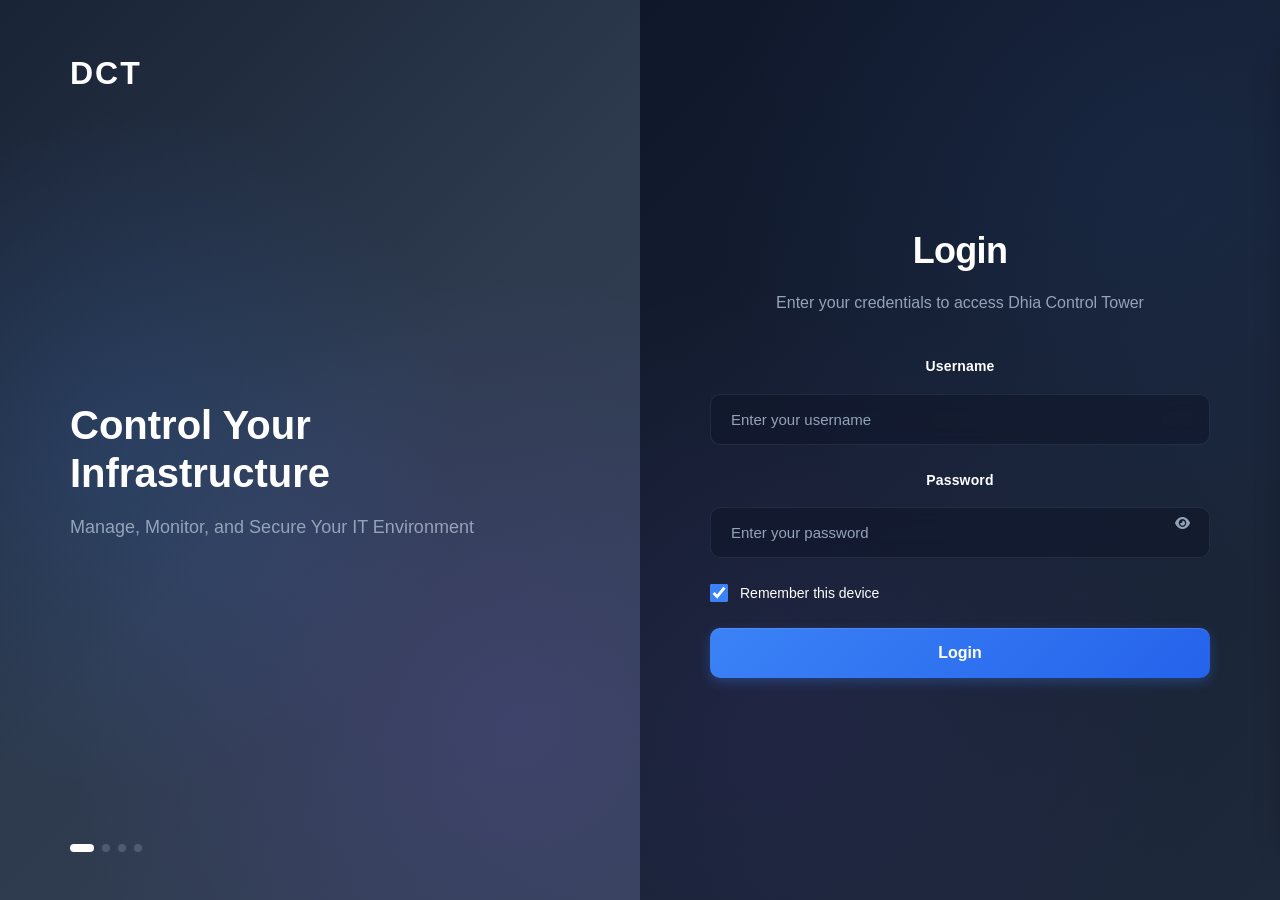
==== commit aba707d2: "new new" ====
--- a/static/index.html
+++ b/static/index.html
@@ -4,11 +4,11 @@
 <head>
     <meta charset="UTF-8">
     <meta name="viewport" content="width=device-width, initial-scale=1.0">
-    <title>Dhia Control Tower</title>
+    <title>DeepView Console</title>
     <link rel="stylesheet" href="styles/main.css">
     <link rel="stylesheet" href="styles/login.css">
     <link rel="stylesheet" href="styles/hyperv-compact.css">
-    <link rel="stylesheet" href="styles/san-management.css">
+
     <link rel="stylesheet" href="styles/ip-scanner.css">
     <link rel="stylesheet" href="styles/ping-tracer.css">
     <link rel="stylesheet" href="styles/domain-lookup.css">
@@ -30,6 +30,7 @@
     <link rel="stylesheet" href="styles/file-share-auditor.css">
     <link rel="stylesheet" href="styles/sftp-client.css">
     <link rel="stylesheet" href="styles/settings.css">
+    <link rel="stylesheet" href="styles/administration.css">
     <link rel="stylesheet" href="styles/font-awesome.min.css">
     <!-- Crypto Libraries -->
     <script src="js/libs/crypto-js.min.js"></script>
--- a/static/styles/main.css
+++ b/static/styles/main.css
@@ -5,7 +5,7 @@
     --success: #10b981;
     --warning: #f59e0b;
     --danger: #ef4444;
-    --dark: #e2e8f0;
+    --dark: var(--bg);
     --dark-light: #1e293b;
     --gray: #94a3b8;
     --gray-light: #334155;
@@ -15,19 +15,12 @@
     --shadow-lg: 0 10px 15px -3px rgb(0 0 0 / 0.4);
     --header-bg: #0f172a;
     --header-border: #334155;
-    --text-color: #e2e8f0;
-}
-
-body.light-mode {
-    --bg: #f8fafc;
-    --text-color: #0f172a;
-    --dark-light: #f1f5f9;
-    --gray-light: #e2e8f0;
-    --white: #ffffff;
-    --dark: #1e293b;
-    --shadow: 0 1px 3px 0 rgb(0 0 0 / 0.1);
-    --shadow-lg: 0 10px 15px -3px rgb(0 0 0 / 0.1);
-}
+    --text-color: #ffffff;
+    --text-muted: #94a3b8;
+    --card-bg: #1e293b;
+}
+
+
 
 * {
     margin: 0;
@@ -47,63 +40,52 @@
     /* Account for fixed header */
     padding-bottom: 50px;
     /* Account for fixed footer */
-    overflow-x: hidden;
+    overflow: hidden;
 }
 
 body.has-sub-navbar {
     padding-top: 91px;
-    /* Account for fixed header (55px) + sub-navbar (36px) */
-}
-
-body:not(.has-sub-navbar):not(.has-page-navbar) {
-    padding-top: 55px;
-    /* Just header */
-}
-
-body:not(.has-sub-navbar).has-page-navbar {
-    padding-top: 95px;
-    /* Account for fixed header (55px) + page-navbar (40px) */
-}
-
-body.has-sub-navbar:not(.has-page-navbar) {
-    padding-top: 91px;
-    /* Account for fixed header (55px) + sub-navbar (36px) */
-}
-
-body.has-sub-navbar.has-page-navbar {
-    padding-top: 131px;
-    /* Account for fixed header (55px) + sub-navbar (36px) + page-navbar (40px) */
-}
-
-/* Global Scrollbar Styles */
+}
+
+/* Global Scrollbar Styles - Premium Minimalist */
 * {
     scrollbar-width: thin;
-    scrollbar-color: #334155 #0f172a;
+    scrollbar-color: rgba(51, 65, 85, 0) transparent;
+}
+
+*:hover {
+    scrollbar-color: rgba(51, 65, 85, 0.5) transparent;
 }
 
 *::-webkit-scrollbar {
-    width: 8px;
-    height: 8px;
+    width: 6px;
+    height: 6px;
 }
 
 *::-webkit-scrollbar-track {
-    background: #0f172a;
-    border-radius: 4px;
+    background: transparent;
 }
 
 *::-webkit-scrollbar-thumb {
-    background: #334155;
-    border-radius: 4px;
-    border: 1px solid #0f172a;
-    transition: background 0.2s ease;
+    background: transparent;
+    border-radius: 10px;
+    /* transition is not supported on pseudo-elements in most browsers, 
+       so we use a more stable translucent approach */
+}
+
+*:hover::-webkit-scrollbar-thumb {
+    background: rgba(51, 65, 85, 0.3);
 }
 
 *::-webkit-scrollbar-thumb:hover {
-    background: #475569;
-}
-
-*::-webkit-scrollbar-corner {
-    background: #0f172a;
+    background: rgba(71, 85, 105, 0.6) !important;
+}
+
+/* Stable gutter for containers with overflow to prevent content jumping */
+.page-container-full,
+#reports-dynamic-content,
+div[style*="overflow: auto"] {
+    scrollbar-gutter: stable;
 }
 
 #app {
@@ -148,67 +130,12 @@
     gap: 0.625rem;
 }
 
-.apps-toggle-btn {
-    width: 28px;
-    height: 28px;
-    border: none;
-    background: transparent;
-    color: #94a3b8;
-    cursor: pointer;
-    display: flex;
-    align-items: center;
-    justify-content: center;
-    transition: all 0.2s ease;
-    border-radius: 5px;
-    padding: 0;
-    margin-right: 0.375rem;
-}
-
-.apps-toggle-btn:hover {
-    background: #1e293b;
-    color: #e2e8f0;
-}
-
-.apps-toggle-btn i {
-    font-size: 0.875rem;
-}
-
-.header-config-toggle {
-    width: 28px;
-    height: 28px;
-    border: none;
-    background: transparent;
-    color: #94a3b8;
-    cursor: pointer;
-    display: none;
-    /* Hidden by default, shown on mobile */
-    align-items: center;
-    justify-content: center;
-    transition: all 0.2s ease;
-    border-radius: 5px;
-    padding: 0;
-    margin-right: 0.375rem;
-}
-
-.header-config-toggle:hover {
-    background: #1e293b;
-    color: #e2e8f0;
-}
-
-.header-config-toggle i {
-    font-size: 0.875rem;
-}
-
-@media (max-width: 768px) {
-    .header-config-toggle {
-        display: flex !important;
-    }
-}
+
 
 .header-brand-logo {
     font-size: 0.9rem;
     font-weight: 700;
-    color: #3b82f6;
+    color: #ffffff;
     cursor: pointer;
     letter-spacing: 0.05em;
     padding-right: 1rem;
@@ -219,8 +146,9 @@
 }
 
 .header-brand-logo:hover {
-    color: #60a5fa;
-    text-shadow: 0 0 10px rgba(59, 130, 246, 0.4);
+    color: #ffffff;
+    opacity: 0.8;
+    text-shadow: 0 0 10px rgba(255, 255, 255, 0.2);
 }
 
 .header-nav {
@@ -249,7 +177,7 @@
 }
 
 .nav-item:hover {
-    color: #e2e8f0;
+    color: var(--header-border);
 }
 
 .nav-item.active {
@@ -276,33 +204,7 @@
     gap: 0;
 }
 
-.theme-toggle {
-    width: 60px;
-    height: 55px;
-    border: none;
-    border-left: 1px solid var(--header-border);
-    border-right: 1px solid var(--header-border);
-    background: transparent;
-    color: var(--gray);
-    cursor: pointer;
-    display: flex;
-    align-items: center;
-    justify-content: center;
-    transition: all 0.2s ease;
-    padding: 0;
-    margin: 0;
-    border-radius: 0;
-}
-
-.theme-toggle:hover {
-    background: transparent;
-    color: var(--primary);
-    transform: none;
-}
-
-.theme-toggle i {
-    font-size: 0.875rem;
-}
+
 
 
 
@@ -314,28 +216,28 @@
     left: 0;
     right: 0;
     height: 36px;
-    background: #1e293b;
+    background: var(--dark-light);
     border-bottom: 1px solid var(--header-border);
     box-shadow: 0 2px 8px rgba(0, 0, 0, 0.3);
     z-index: 999;
     backdrop-filter: blur(10px);
-    transition: border-color 0.3s ease;
+    transition: background 0.3s ease, border-color 0.3s ease;
 }
 
 .sub-navbar-container {
     height: 100%;
     display: flex;
     align-items: center;
-    justify-content: center;
+    justify-content: flex-start;
     padding: 0 0.875rem;
     max-width: 100%;
-    overflow-x: auto;
+    overflow: hidden;
 }
 
 .sub-navbar-items {
     display: flex;
     align-items: center;
-    justify-content: center;
+    justify-content: flex-start;
     gap: 0.375rem;
     height: 100%;
 }
@@ -360,7 +262,7 @@
 }
 
 .sub-navbar-item:hover {
-    color: #e2e8f0;
+    color: var(--header-border);
     border-bottom-color: #334155;
     background: transparent;
 }
@@ -381,21 +283,6 @@
     line-height: 1;
 }
 
-/* Page Navbar Styles */
-.page-navbar {
-    position: fixed;
-    top: 91px;
-    /* Below the main header (55px) + sub-navbar (36px) */
-    left: 0;
-    right: 0;
-    height: 40px;
-    background: var(--header-bg);
-    border-bottom: 1px solid var(--header-border);
-    box-shadow: 0 2px 8px rgba(0, 0, 0, 0.4);
-    z-index: 998;
-    backdrop-filter: blur(10px);
-    transition: background 0.3s ease, border-color 0.3s ease;
-}
 
 /* Hide page navbar on desktop for ping-tracer and ip-scanner, show only on mobile */
 @media (min-width: 769px) {
@@ -465,7 +352,7 @@
 }
 
 .page-navbar-back:hover {
-    color: #e2e8f0;
+    color: var(--header-border);
     background: rgba(51, 65, 85, 0.3);
 }
 
@@ -481,7 +368,7 @@
     display: flex;
     align-items: center;
     gap: 0.375rem;
-    color: #e2e8f0;
+    color: var(--header-border);
     font-size: 0.8125rem;
     font-weight: 500;
     white-space: nowrap;
@@ -512,7 +399,7 @@
     padding: 0.25rem 0.625rem;
     border: 1px solid #475569;
     background: linear-gradient(135deg, #334155 0%, #475569 100%);
-    color: #e2e8f0;
+    color: var(--header-border);
     cursor: pointer;
     border-radius: 4px;
     transition: all 0.2s ease;
@@ -553,7 +440,7 @@
 .page-navbar-item-gray:hover {
     background: linear-gradient(135deg, #475569 0%, #64748b 100%);
     border-color: #64748b;
-    color: #e2e8f0;
+    color: var(--header-border);
     box-shadow: 0 2px 8px rgba(148, 163, 184, 0.3);
 }
 
@@ -647,12 +534,6 @@
 body:not(.has-sub-navbar):not(.has-page-navbar) #main-content,
 body:not(.has-sub-navbar):not(.has-page-navbar) .main-content {
     padding-top: 0.5rem;
-}
-
-/* Adjust page navbar position when no sub-navbar */
-body:not(.has-sub-navbar) .page-navbar {
-    top: 55px;
-    /* Below the main header only */
 }
 
 /* Main Content */
@@ -779,7 +660,7 @@
 .page-title {
     font-size: 1.375rem;
     font-weight: 700;
-    color: #e2e8f0;
+    color: var(--header-border);
     margin: 0;
     display: flex;
     align-items: center;
@@ -1010,7 +891,7 @@
 .card-title-compact {
     font-size: 0.875rem;
     font-weight: 700;
-    color: #e2e8f0;
+    color: var(--header-border);
     margin: 0;
 }
 
@@ -1035,7 +916,7 @@
 .section-title-compact {
     font-size: 0.875rem;
     font-weight: 700;
-    color: #e2e8f0;
+    color: var(--header-border);
     margin: 0;
     display: flex;
     align-items: center;
@@ -1079,7 +960,7 @@
 .table-compact td {
     padding: 0.625rem 0.75rem;
     font-size: 0.75rem;
-    color: #e2e8f0;
+    color: var(--header-border);
     border-bottom: 1px solid rgba(51, 65, 85, 0.5);
     vertical-align: middle;
 }
@@ -1208,7 +1089,7 @@
 .adapter-info-name {
     font-size: 0.8125rem;
     font-weight: 600;
-    color: #e2e8f0;
+    color: var(--header-border);
 }
 
 .adapter-info-desc {
@@ -1720,14 +1601,14 @@
     padding: 1.5rem;
     border-bottom: 1px solid #334155;
     background: #1e293b;
-    color: #e2e8f0;
+    color: var(--header-border);
 }
 
 .modal-header h2 {
     margin: 0;
     font-size: 1.25rem;
     font-weight: 700;
-    color: #e2e8f0;
+    color: var(--header-border);
 }
 
 .modal-close {
@@ -1749,7 +1630,7 @@
     padding: 1.5rem;
     overflow-y: auto;
     flex: 1;
-    color: #e2e8f0;
+    color: var(--header-border);
 }
 
 .modal-actions {
@@ -1917,7 +1798,7 @@
 .app-footer {
     background: #0f172a;
     border-top: 1px solid #334155;
-    color: #e2e8f0;
+    color: var(--header-border);
     box-shadow: 0 -2px 10px rgba(0, 0, 0, 0.3);
     position: fixed;
     bottom: 0;
@@ -1978,7 +1859,7 @@
 
 .footer-tab:hover {
     background: #0f172a;
-    color: #e2e8f0;
+    color: var(--header-border);
 }
 
 .footer-tab.active {
@@ -2020,7 +1901,7 @@
 
 .footer-toggle:hover {
     background: #334155;
-    color: #e2e8f0;
+    color: var(--header-border);
     border-color: #475569;
 }
 
@@ -2058,7 +1939,7 @@
     margin: 0;
     font-size: 0.8125rem;
     font-weight: 600;
-    color: #e2e8f0;
+    color: var(--header-border);
     display: flex;
     align-items: center;
     gap: 0.375rem;
@@ -2090,7 +1971,7 @@
 
 .console-btn:hover {
     background: #334155;
-    color: #e2e8f0;
+    color: var(--header-border);
     border-color: #475569;
 }
 
@@ -2112,7 +1993,7 @@
 }
 
 .console-message.info {
-    color: #e2e8f0;
+    color: var(--header-border);
 }
 
 .console-message.success {
@@ -2242,7 +2123,7 @@
     border: 1px solid #334155;
     border-radius: 6px;
     padding: 0.5rem 0.75rem;
-    color: #e2e8f0;
+    color: var(--header-border);
     font-family: 'Courier New', monospace;
     font-size: 0.8125rem;
     outline: none;
@@ -2333,7 +2214,7 @@
     margin: 0;
     font-size: 0.8125rem;
     font-weight: 600;
-    color: #e2e8f0;
+    color: var(--header-border);
     display: flex;
     align-items: center;
     gap: 0.375rem;
@@ -2403,7 +2284,7 @@
 
 .task-text {
     flex: 1;
-    color: #e2e8f0;
+    color: var(--header-border);
     font-size: 0.8125rem;
 }
 
@@ -2538,7 +2419,7 @@
 .background-task-name {
     font-size: 0.75rem;
     font-weight: 500;
-    color: #e2e8f0;
+    color: var(--header-border);
     margin-bottom: 0.15rem;
 }
 
@@ -2802,7 +2683,7 @@
     margin: 0;
     font-size: 0.8125rem;
     font-weight: 600;
-    color: #e2e8f0;
+    color: var(--header-border);
     display: flex;
     align-items: center;
     gap: 0.375rem;
@@ -2829,7 +2710,7 @@
 
 .connections-refresh-btn:hover {
     background: #334155;
-    color: #e2e8f0;
+    color: var(--header-border);
     border-color: #475569;
 }
 
@@ -2880,7 +2761,7 @@
 }
 
 .connection-name {
-    color: #e2e8f0;
+    color: var(--header-border);
     font-size: 0.8125rem;
     font-weight: 500;
 }
@@ -3019,7 +2900,7 @@
 }
 
 .login-card {
-    background: white;
+    background: var(--white);
     border-radius: 20px;
     padding: 3rem;
     box-shadow: 0 20px 60px rgba(0, 0, 0, 0.3);
@@ -3061,7 +2942,7 @@
 .login-header h1 {
     font-size: 1.75rem;
     font-weight: 700;
-    color: #e2e8f0;
+    color: var(--header-border);
     margin: 0 0 0.5rem;
 }
 
@@ -3093,12 +2974,12 @@
 .login-card input[type="text"] {
     width: 100%;
     padding: 0.875rem 1rem;
-    border: 2px solid #e2e8f0;
+    border: 2px solid var(--header-border);
     border-radius: 12px;
     font-size: 0.95rem;
     transition: all 0.2s ease;
     background: #0f172a;
-    color: #e2e8f0;
+    color: var(--header-border);
     font-family: 'Courier New', monospace;
     letter-spacing: 2px;
 }
@@ -3107,7 +2988,7 @@
 .login-card input[type="text"]:focus {
     outline: none;
     border-color: #667eea;
-    background: white;
+    background: var(--white);
     box-shadow: 0 0 0 3px rgba(102, 126, 234, 0.1);
 }
 
@@ -3183,7 +3064,7 @@
     margin-top: 2rem;
     text-align: center;
     padding-top: 1.5rem;
-    border-top: 1px solid #e2e8f0;
+    border-top: 1px solid var(--header-border);
 }
 
 .login-footer p {
@@ -3234,8 +3115,8 @@
     display: flex;
     align-items: center;
     gap: 0.5rem;
-    background: #f8fafc;
-    border: 2px solid #e2e8f0;
+    background: var(--bg);
+    border: 2px solid var(--header-border);
     border-radius: 12px;
     padding: 1rem;
 }
@@ -3244,13 +3125,13 @@
     flex: 1;
     font-family: 'Courier New', monospace;
     font-size: 0.9rem;
-    color: #e2e8f0;
+    color: var(--header-border);
     word-break: break-all;
     user-select: all;
     padding: 0.5rem;
-    background: white;
+    background: var(--white);
     border-radius: 8px;
-    border: 1px solid #e2e8f0;
+    border: 1px solid var(--header-border);
 }
 
 .copy-key-btn {
@@ -3375,7 +3256,7 @@
 .user-name {
     font-size: 0.8125rem;
     font-weight: 500;
-    color: #e2e8f0;
+    color: var(--header-border);
     transition: color 0.2s ease;
 }
 
@@ -3386,7 +3267,7 @@
 }
 
 .user-profile:hover .user-chevron {
-    color: #e2e8f0;
+    color: var(--header-border);
     transform: translateY(1px);
 }
 
@@ -3413,7 +3294,7 @@
     padding: 0.625rem 0.75rem;
     background: transparent;
     border: none;
-    color: #e2e8f0;
+    color: var(--header-border);
     cursor: pointer;
     display: flex;
     align-items: center;
@@ -3590,7 +3471,7 @@
     transition: all 0.2s ease;
     font-family: inherit;
     background: #0f172a;
-    color: #e2e8f0;
+    color: var(--header-border);
 }
 
 .form-input::placeholder {
@@ -3665,7 +3546,7 @@
 
 .btn-secondary {
     background: #334155;
-    color: #e2e8f0;
+    color: var(--header-border);
     border: 1px solid #475569;
     box-shadow: 0 1px 3px rgba(0, 0, 0, 0.3);
 }
@@ -3954,7 +3835,7 @@
 .app-title {
     font-size: 0.875rem;
     font-weight: 600;
-    color: #e2e8f0;
+    color: var(--header-border);
     margin: 0 0 0.25rem 0;
 }
 
@@ -4501,7 +4382,7 @@
 .terminal-action-button {
     background: rgba(148, 163, 184, 0.15);
     border: 1px solid rgba(226, 232, 240, 0.2);
-    color: #e2e8f0;
+    color: var(--header-border);
     padding: 0.35rem 0.75rem;
     border-radius: 6px;
     font-size: 0.75rem;
@@ -4541,7 +4422,7 @@
     flex: 1;
     min-height: 0;
     background: #1e293b;
-    color: #e2e8f0;
+    color: var(--header-border);
     padding: 1rem;
     font-family: 'Courier New', 'Consolas', 'Monaco', monospace;
     font-size: 0.875rem;
@@ -4599,7 +4480,7 @@
 }
 
 .terminal-text {
-    color: #e2e8f0;
+    color: var(--header-border);
     flex: 1;
 }
 
@@ -4681,7 +4562,7 @@
     flex: 1;
     background: transparent;
     border: none;
-    color: #e2e8f0;
+    color: var(--header-border);
     font-family: 'Courier New', 'Consolas', 'Monaco', monospace;
     font-size: 0.875rem;
     outline: none;
@@ -5072,20 +4953,20 @@
     display: flex;
     align-items: center;
     justify-content: center;
-    background: #ffffff;
-    border: 1.5px solid #e2e8f0;
+    background: var(--white);
+    border: 1.5px solid var(--header-border);
     border-radius: 0.5rem;
-    color: #64748b;
+    color: var(--gray);
     cursor: pointer;
     transition: all 0.2s ease;
     box-shadow: 0 1px 2px rgba(0, 0, 0, 0.05);
 }
 
 .btn-icon:hover {
-    background: #f8fafc;
+    background: var(--gray-light);
     border-color: var(--primary);
     color: var(--primary);
-    box-shadow: 0 2px 4px rgba(0, 0, 0, 0.1);
+    box-shadow: var(--shadow-lg);
     transform: translateX(-2px);
 }
 
@@ -5103,9 +4984,9 @@
     min-width: auto;
     width: 2.25rem;
     height: 2.25rem;
-    background: #ffffff;
-    border: 1.5px solid #e2e8f0;
-    color: #64748b;
+    background: var(--white);
+    border: 1.5px solid var(--header-border);
+    color: var(--gray);
     cursor: pointer;
     border-radius: 0.5rem;
     transition: all 0.2s ease;
@@ -5116,10 +4997,10 @@
 }
 
 .btn-icon-small:hover {
-    background: #f8fafc;
+    background: var(--gray-light);
     border-color: var(--primary);
     color: var(--primary);
-    box-shadow: 0 2px 4px rgba(0, 0, 0, 0.1);
+    box-shadow: var(--shadow-lg);
     transform: translateY(-1px);
 }
 
@@ -5142,7 +5023,7 @@
     border-radius: 0.375rem;
     font-size: 0.75rem;
     font-weight: 600;
-    color: #e2e8f0;
+    color: var(--header-border);
     margin-left: 0.5rem;
 }
 
@@ -5172,7 +5053,7 @@
     background: #0f172a;
     border: 1px solid #334155;
     border-radius: 0.375rem;
-    color: #e2e8f0;
+    color: var(--header-border);
     font-size: 0.8125rem;
     width: 200px;
     transition: all 0.2s ease;
@@ -5201,7 +5082,7 @@
     background: #0f172a;
     border: 1px solid #334155;
     border-radius: 0.375rem;
-    color: #e2e8f0;
+    color: var(--header-border);
     font-size: 0.8125rem;
     cursor: pointer;
     transition: all 0.2s ease;
@@ -5348,22 +5229,22 @@
 }
 
 .expanded-row {
-    background: linear-gradient(135deg, #f8fafc 0%, #ffffff 100%);
+    background: var(--dark-light);
 }
 
 .expanded-row td {
     width: 100%;
     padding: 0 !important;
-    border-bottom: 1px solid #e2e8f0;
+    border-bottom: 1px solid var(--header-border);
 }
 
 .expanded-content {
     padding: 1.5rem;
-    background: #ffffff;
+    background: var(--bg);
     border-radius: 0.5rem;
     width: 100%;
     box-sizing: border-box;
-    border: 1px solid #e2e8f0;
+    border: 1px solid var(--header-border);
     margin: 0.5rem;
 }
 
@@ -5375,7 +5256,7 @@
 
 .expanded-section h4 {
     font-size: 0.875rem;
-    color: #1e293b;
+    color: var(--text-color);
     margin-bottom: 0.75rem;
     display: flex;
     align-items: center;
@@ -5397,9 +5278,9 @@
     display: flex;
     justify-content: space-between;
     padding: 0.5rem;
-    background: #ffffff;
+    background: var(--white);
     border-radius: 0.25rem;
-    border: 1px solid #f1f5f9;
+    border: 1px solid var(--header-border);
 }
 
 .info-label {
@@ -5408,7 +5289,7 @@
 }
 
 .info-value {
-    color: #1e293b;
+    color: var(--text-color);
     font-size: 0.875rem;
     font-weight: 600;
 }
@@ -5477,7 +5358,7 @@
 
 .memory-text-small {
     font-size: 0.7rem;
-    color: #e2e8f0;
+    color: var(--header-border);
 }
 
 /* Storage Display */
@@ -5918,8 +5799,8 @@
 
 .network-adapter-detail-item {
     padding: 1rem;
-    background: #f8fafc;
-    border: 1px solid #e2e8f0;
+    background: var(--white);
+    border: 1px solid var(--header-border);
     border-radius: 0.5rem;
 }
 
@@ -5929,11 +5810,11 @@
     align-items: center;
     margin-bottom: 0.75rem;
     padding-bottom: 0.75rem;
-    border-bottom: 1px solid #e2e8f0;
+    border-bottom: 1px solid var(--header-border);
 }
 
 .adapter-header strong {
-    color: #1e293b;
+    color: var(--text-color);
     font-weight: 700;
 }
 
@@ -5947,9 +5828,9 @@
     display: flex;
     justify-content: space-between;
     padding: 0.5rem;
-    background: #ffffff;
+    background: var(--bg);
     border-radius: 0.25rem;
-    border: 1px solid #f1f5f9;
+    border: 1px solid var(--header-border);
 }
 
 .detail-label {
@@ -5960,7 +5841,7 @@
 
 .detail-value {
     font-size: 0.875rem;
-    color: #1e293b;
+    color: var(--text-color);
     font-weight: 600;
 }
 
@@ -5973,14 +5854,14 @@
 
 .disk-detail-item {
     padding: 1rem;
-    background: #f8fafc;
-    border: 1px solid #e2e8f0;
+    background: var(--white);
+    border: 1px solid var(--header-border);
     border-radius: 0.5rem;
 }
 
 .disk-detail-item.disk-missing {
-    border-color: #fca5a5;
-    background: #fee2e2;
+    border-color: #ef4444;
+    background: rgba(239, 68, 68, 0.1);
 }
 
 .disk-header {
@@ -5989,11 +5870,11 @@
     align-items: center;
     margin-bottom: 0.75rem;
     padding-bottom: 0.75rem;
-    border-bottom: 1px solid #e2e8f0;
+    border-bottom: 1px solid var(--header-border);
 }
 
 .disk-header strong {
-    color: #1e293b;
+    color: var(--text-color);
     font-weight: 700;
 }
 
@@ -6260,34 +6141,34 @@
 }
 
 .doc-content {
-    background: #ffffff;
-    border: 1px solid #e2e8f0;
+    background: var(--white);
+    border: 1px solid var(--header-border);
     border-radius: 0.5rem;
     padding: 2rem;
     line-height: 1.8;
-    color: #1e293b;
-    box-shadow: 0 1px 2px rgba(0, 0, 0, 0.05);
+    color: var(--text-color);
+    box-shadow: var(--shadow);
 }
 
 .doc-content h1 {
     font-size: 2rem;
-    color: #1e293b;
+    color: var(--text-color);
     margin-top: 0;
     margin-bottom: 1rem;
     padding-bottom: 0.5rem;
-    border-bottom: 2px solid #e2e8f0;
+    border-bottom: 2px solid var(--header-border);
 }
 
 .doc-content h2 {
     font-size: 1.5rem;
-    color: #1e293b;
+    color: var(--text-color);
     margin-top: 2rem;
     margin-bottom: 1rem;
 }
 
 .doc-content h3 {
     font-size: 1.25rem;
-    color: #1e293b;
+    color: var(--text-color);
     margin-top: 1.5rem;
     margin-bottom: 0.75rem;
 }
@@ -6307,13 +6188,13 @@
 }
 
 .doc-content code {
-    background: #f1f5f9;
+    background: var(--bg);
     padding: 0.2rem 0.4rem;
     border-radius: 0.25rem;
     font-family: 'Courier New', monospace;
     font-size: 0.875em;
-    color: #dc2626;
-    border: 1px solid #e2e8f0;
+    color: var(--primary);
+    border: 1px solid var(--header-border);
 }
 
 .doc-content pre {
@@ -6328,11 +6209,11 @@
 .doc-content pre code {
     background: none;
     padding: 0;
-    color: #1e293b;
+    color: var(--text-color);
 }
 
 .doc-content strong {
-    color: #1e293b;
+    color: var(--text-color);
     font-weight: 600;
 }
 
@@ -6595,7 +6476,7 @@
     border-radius: 1rem;
     font-size: 0.875rem;
     font-weight: 600;
-    color: #e2e8f0;
+    color: var(--header-border);
     border: 1px solid #475569;
 }
 
@@ -6610,7 +6491,7 @@
 .category-card-title-advanced {
     font-size: 1.25rem;
     font-weight: 600;
-    color: #e2e8f0;
+    color: var(--header-border);
     margin: 0;
 }
 
@@ -6670,8 +6551,8 @@
 }
 
 .doc-item-card-advanced {
-    background: #ffffff;
-    border: 1px solid #e2e8f0;
+    background: var(--white);
+    border: 1px solid var(--header-border);
     border-radius: 0.5rem;
     padding: 0.875rem 1rem;
     cursor: pointer;
@@ -6695,7 +6576,7 @@
 }
 
 .doc-item-card-advanced:hover {
-    background: #f8fafc;
+    background: var(--bg);
     border-color: #cbd5e1;
     box-shadow: 0 2px 8px rgba(0, 0, 0, 0.08);
     transform: translateX(2px);
@@ -6767,16 +6648,16 @@
 }
 
 .btn-attachments {
-    background: #f8fafc;
-    color: #1e293b;
-    border: 1px solid #e2e8f0;
+    background: var(--bg);
+    color: var(--text-color);
+    border: 1px solid var(--header-border);
     transition: all 0.2s ease;
 }
 
 .btn-attachments:hover {
-    background: #f1f5f9;
+    background: var(--bg);
     border-color: #cbd5e1;
-    color: #0f172a;
+    color: var(--text-color);
 }
 
 .attachment-badge {
@@ -6836,7 +6717,7 @@
 .doc-item-title-advanced {
     font-size: 0.9375rem;
     font-weight: 600;
-    color: #e2e8f0;
+    color: var(--header-border);
     margin: 0;
     line-height: 1.4;
     flex: 0 1 auto;
@@ -6891,9 +6772,9 @@
     white-space: nowrap;
     flex-shrink: 0;
     padding: 0.25rem 0.5rem;
-    background: #f1f5f9;
+    background: var(--bg);
     border-radius: 0.375rem;
-    border: 1px solid #e2e8f0;
+    border: 1px solid var(--header-border);
     margin-left: auto;
 }
 
@@ -6979,7 +6860,7 @@
 
 .empty-state-advanced h3 {
     font-size: 1.5rem;
-    color: #1e293b;
+    color: var(--text-color);
     margin-bottom: 0.5rem;
     font-weight: 600;
 }
@@ -6997,8 +6878,8 @@
 }
 
 .doc-sidebar-section {
-    background: #ffffff;
-    border: 1px solid #e2e8f0;
+    background: var(--white);
+    border: 1px solid var(--header-border);
     border-radius: 0.5rem;
     padding: 1rem;
     box-shadow: 0 1px 2px rgba(0, 0, 0, 0.05);
@@ -7016,8 +6897,8 @@
 .sidebar-btn {
     width: 100%;
     padding: 0.75rem;
-    background: #f8fafc;
-    border: 1px solid #e2e8f0;
+    background: var(--bg);
+    border: 1px solid var(--header-border);
     border-radius: 0.5rem;
     color: #475569;
     text-align: left;
@@ -7037,34 +6918,34 @@
 }
 
 .doc-content-advanced {
-    background: #ffffff;
-    border: 1px solid #e2e8f0;
+    background: var(--white);
+    border: 1px solid var(--header-border);
     border-radius: 0.75rem;
     padding: 2.5rem;
     line-height: 1.8;
-    color: #1e293b;
+    color: var(--text-color);
     box-shadow: 0 1px 2px rgba(0, 0, 0, 0.05);
 }
 
 .markdown-content h1 {
     font-size: 2.5rem;
-    color: #1e293b;
+    color: var(--text-color);
     margin-top: 0;
     margin-bottom: 1.5rem;
     padding-bottom: 1rem;
-    border-bottom: 2px solid #e2e8f0;
+    border-bottom: 2px solid var(--header-border);
 }
 
 .markdown-content h2 {
     font-size: 2rem;
-    color: #1e293b;
+    color: var(--text-color);
     margin-top: 2.5rem;
     margin-bottom: 1rem;
 }
 
 .markdown-content h3 {
     font-size: 1.5rem;
-    color: #1e293b;
+    color: var(--text-color);
     margin-top: 2rem;
     margin-bottom: 0.75rem;
 }
@@ -7084,35 +6965,35 @@
 }
 
 .markdown-content code {
-    background: #f1f5f9;
+    background: var(--bg);
     padding: 0.2rem 0.5rem;
     border-radius: 0.25rem;
     font-family: 'Courier New', monospace;
     font-size: 0.9em;
     color: #dc2626;
-    border: 1px solid #e2e8f0;
+    border: 1px solid var(--header-border);
 }
 
 .markdown-content .code-block {
-    background: #f8fafc;
+    background: var(--bg);
     padding: 1.5rem;
     border-radius: 0.5rem;
     overflow-x: auto;
     margin: 1.5rem 0;
-    border: 1px solid #e2e8f0;
+    border: 1px solid var(--header-border);
 }
 
 .markdown-content .code-block code {
     background: none;
     padding: 0;
     border: none;
-    color: #1e293b;
+    color: var(--text-color);
     font-size: 0.875rem;
     line-height: 1.6;
 }
 
 .markdown-content strong {
-    color: #1e293b;
+    color: var(--text-color);
     font-weight: 600;
 }
 
@@ -7143,7 +7024,7 @@
     margin: 1.5rem 0;
     color: #64748b;
     font-style: italic;
-    background: #f8fafc;
+    background: var(--bg);
     padding: 1rem 1.5rem;
     border-radius: 0.5rem;
 }
@@ -7157,18 +7038,18 @@
 .markdown-content-advanced h1 {
     font-size: 2.25rem;
     font-weight: 700;
-    color: #1e293b;
+    color: var(--text-color);
     margin-top: 2rem;
     margin-bottom: 1rem;
     padding-bottom: 0.75rem;
-    border-bottom: 2px solid #e2e8f0;
+    border-bottom: 2px solid var(--header-border);
     line-height: 1.2;
 }
 
 .markdown-content-advanced h2 {
     font-size: 1.875rem;
     font-weight: 600;
-    color: #1e293b;
+    color: var(--text-color);
     margin-top: 2rem;
     margin-bottom: 0.875rem;
     line-height: 1.3;
@@ -7177,7 +7058,7 @@
 .markdown-content-advanced h3 {
     font-size: 1.5rem;
     font-weight: 600;
-    color: #1e293b;
+    color: var(--text-color);
     margin-top: 1.5rem;
     margin-bottom: 0.75rem;
 }
@@ -7185,7 +7066,7 @@
 .markdown-content-advanced h4 {
     font-size: 1.25rem;
     font-weight: 600;
-    color: #1e293b;
+    color: var(--text-color);
     margin-top: 1.25rem;
     margin-bottom: 0.5rem;
 }
@@ -7193,7 +7074,7 @@
 .markdown-content-advanced h5 {
     font-size: 1rem;
     font-weight: 600;
-    color: #1e293b;
+    color: var(--text-color);
     margin-top: 1rem;
     margin-bottom: 0.5rem;
 }
@@ -7237,8 +7118,8 @@
     margin: 1.5rem 0;
     border-radius: 0.5rem;
     overflow: hidden;
-    border: 1px solid #e2e8f0;
-    background: #f8fafc;
+    border: 1px solid var(--header-border);
+    background: var(--bg);
 }
 
 .markdown-content-advanced .code-block-header {
@@ -7246,8 +7127,8 @@
     justify-content: space-between;
     align-items: center;
     padding: 0.75rem 1rem;
-    background: #f1f5f9;
-    border-bottom: 1px solid #e2e8f0;
+    background: var(--bg);
+    border-bottom: 1px solid var(--header-border);
 }
 
 .markdown-content-advanced .code-block-language {
@@ -7270,14 +7151,14 @@
 }
 
 .markdown-content-advanced .code-block-copy:hover {
-    background: #e2e8f0;
-    color: #1e293b;
+    background: var(--header-border);
+    color: var(--text-color);
 }
 
 .markdown-content-advanced .code-block {
     margin: 0;
     padding: 1.25rem;
-    background: #f8fafc;
+    background: var(--bg);
     overflow-x: auto;
     font-family: 'Courier New', 'Consolas', 'Monaco', monospace;
     font-size: 0.875rem;
@@ -7288,7 +7169,7 @@
     background: none;
     padding: 0;
     border: none;
-    color: #1e293b;
+    color: var(--text-color);
     font-size: inherit;
 }
 
@@ -7366,25 +7247,25 @@
     margin: 1.5rem 0;
     overflow-x: auto;
     border-radius: 0.5rem;
-    border: 1px solid #e2e8f0;
+    border: 1px solid var(--header-border);
 }
 
 .markdown-content-advanced .markdown-table {
     width: 100%;
     border-collapse: collapse;
-    background: #ffffff;
+    background: var(--white);
 }
 
 .markdown-content-advanced .markdown-table thead {
-    background: #f8fafc;
+    background: var(--bg);
 }
 
 .markdown-content-advanced .markdown-table th {
     padding: 0.75rem 1rem;
     text-align: left;
     font-weight: 600;
-    color: #1e293b;
-    border-bottom: 2px solid #e2e8f0;
+    color: var(--text-color);
+    border-bottom: 2px solid var(--header-border);
     font-size: 0.875rem;
     text-transform: uppercase;
     letter-spacing: 0.5px;
@@ -7392,13 +7273,13 @@
 
 .markdown-content-advanced .markdown-table td {
     padding: 0.75rem 1rem;
-    border-bottom: 1px solid #f1f5f9;
+    border-bottom: 1px solid var(--bg);
     color: #374151;
     font-size: 0.9375rem;
 }
 
 .markdown-content-advanced .markdown-table tbody tr:hover {
-    background: #f8fafc;
+    background: var(--bg);
 }
 
 .markdown-content-advanced .markdown-table tbody tr:last-child td {
@@ -7483,7 +7364,7 @@
     border-left: 4px solid var(--primary);
     padding: 1rem 1.5rem;
     margin: 1.5rem 0;
-    background: #f8fafc;
+    background: var(--bg);
     border-radius: 0.5rem;
     color: #475569;
     font-style: italic;
@@ -7491,7 +7372,7 @@
 
 .markdown-content-advanced hr {
     border: none;
-    border-top: 2px solid #e2e8f0;
+    border-top: 2px solid var(--header-border);
     margin: 2rem 0;
 }
 
@@ -7537,9 +7418,9 @@
 /* Toggle List Styles */
 .markdown-content-advanced .toggle-list {
     margin: 1rem 0;
-    border: 1px solid #e2e8f0;
+    border: 1px solid var(--header-border);
     border-radius: 0.5rem;
-    background: #f8fafc;
+    background: var(--bg);
     overflow: hidden;
 }
 
@@ -7547,9 +7428,9 @@
     padding: 0.875rem 1rem;
     cursor: pointer;
     font-weight: 600;
-    color: #1e293b;
-    background: #ffffff;
-    border-bottom: 1px solid #e2e8f0;
+    color: var(--text-color);
+    background: var(--white);
+    border-bottom: 1px solid var(--header-border);
     user-select: none;
     display: flex;
     align-items: center;
@@ -7574,7 +7455,7 @@
 }
 
 .markdown-content-advanced .toggle-summary:hover {
-    background: #f1f5f9;
+    background: var(--bg);
 }
 
 .markdown-content-advanced .toggle-content {
@@ -7600,7 +7481,7 @@
     display: flex;
     gap: 0.75rem;
     align-items: flex-start;
-    background: #f8fafc;
+    background: var(--bg);
 }
 
 .markdown-content-advanced .callout-icon {
@@ -7741,7 +7622,7 @@
 .todo-tab:hover {
     background: #334155;
     border-color: #475569;
-    color: #e2e8f0;
+    color: var(--header-border);
 }
 
 .todo-tab.active {
@@ -7967,6 +7848,73 @@
     border-top: 3px solid #10b981;
 }
 
+
+/* Page Local Header (Buttons are now integrated into pages) */
+.page-action-btn {
+    display: inline-flex;
+    align-items: center;
+    gap: 0.5rem;
+    padding: 0.5rem 1rem;
+    background: #334155;
+    border: 1px solid #475569;
+    border-radius: 0.5rem;
+    color: #f8fafc;
+    font-size: 0.8125rem;
+    font-weight: 600;
+    cursor: pointer;
+    transition: all 0.2s ease;
+}
+
+.page-action-btn:hover {
+    background: #475569;
+    border-color: #64748b;
+}
+
+.page-action-btn i {
+    font-size: 0.875rem;
+}
+
+.page-action-btn.primary {
+    background: #3b82f6;
+    border-color: #2563eb;
+}
+
+.page-action-btn.primary:hover {
+    background: #2563eb;
+}
+
+.page-action-btn.success {
+    background: #10b981;
+    border-color: #059669;
+}
+
+.page-action-btn.success:hover {
+    background: #059669;
+}
+
+.page-action-btn.danger {
+    background: #ef4444;
+    border-color: #dc2626;
+}
+
+.page-action-btn.danger:hover {
+    background: #dc2626;
+}
+
+.page-action-btn.refreshing i {
+    animation: fa-spin 1s infinite linear;
+}
+
+@keyframes fa-spin {
+    0% {
+        transform: rotate(0deg);
+    }
+
+    100% {
+        transform: rotate(360deg);
+    }
+}
+
 .todo-column-header {
     padding: 0.625rem 0.875rem;
     display: flex;
@@ -8112,7 +8060,7 @@
     margin: 0;
     font-size: 0.875rem;
     font-weight: 500;
-    color: #e2e8f0;
+    color: var(--header-border);
     line-height: 1.4;
     word-break: break-word;
 }
@@ -8266,13 +8214,13 @@
 .todo-card-progress {
     margin: 0.75rem 0;
     padding-top: 0.75rem;
-    border-top: 1px solid #f1f5f9;
+    border-top: 1px solid var(--bg);
 }
 
 .todo-card-progress-bar {
     width: 100%;
     height: 0.375rem;
-    background: #e2e8f0;
+    background: var(--header-border);
     border-radius: 0.25rem;
     overflow: hidden;
     margin-bottom: 0.5rem;
@@ -8294,7 +8242,7 @@
 
 .todo-card-progress-percent {
     font-weight: 600;
-    color: #1e293b;
+    color: var(--text-color);
 }
 
 /* Subtask Modal Styles */
@@ -8313,14 +8261,14 @@
     align-items: center;
     gap: 0.75rem;
     padding: 0.75rem;
-    background: #f8fafc;
+    background: var(--bg);
     border-radius: 0.5rem;
     margin-bottom: 0.5rem;
     transition: background 0.2s ease;
 }
 
 .subtask-item:hover {
-    background: #f1f5f9;
+    background: var(--bg);
 }
 
 .subtask-item input[type="checkbox"] {
@@ -8336,13 +8284,13 @@
     border: none;
     background: transparent;
     font-size: 0.875rem;
-    color: #1e293b;
+    color: var(--text-color);
     padding: 0.25rem 0;
     outline: none;
 }
 
 .subtask-item .subtask-title:focus {
-    background: #ffffff;
+    background: var(--white);
     padding: 0.25rem 0.5rem;
     border-radius: 0.25rem;
     border: 1px solid var(--primary);
@@ -8385,13 +8333,13 @@
     display: flex;
     gap: 0.5rem;
     padding-top: 1rem;
-    border-top: 1px solid #e2e8f0;
+    border-top: 1px solid var(--header-border);
 }
 
 .subtask-input {
     flex: 1;
     padding: 0.625rem 0.75rem;
-    border: 1px solid #e2e8f0;
+    border: 1px solid var(--header-border);
     border-radius: 0.5rem;
     font-size: 0.875rem;
     outline: none;
@@ -8523,7 +8471,7 @@
     font-family: inherit;
     transition: all 0.2s ease;
     background: #0f172a;
-    color: #e2e8f0;
+    color: var(--header-border);
 }
 
 .todo-form-input:focus,
@@ -8664,7 +8612,7 @@
     border: 1px solid #e5e7eb;
     border-radius: 0.375rem;
     font-size: 0.875rem;
-    background: #ffffff;
+    background: var(--white);
     cursor: pointer;
     transition: border-color 0.2s ease;
     appearance: none;
@@ -8717,7 +8665,7 @@
 .todo-form-compact-section {
     margin-top: 0.5rem;
     padding-top: 0.75rem;
-    border-top: 1px solid #f1f5f9;
+    border-top: 1px solid var(--bg);
 }
 
 .todo-form-compact-section-header {
@@ -8773,7 +8721,7 @@
     align-items: center;
     gap: 0.5rem;
     padding: 0.5rem;
-    background: #ffffff;
+    background: var(--white);
     border-radius: 0.375rem;
     border: 1px solid #e5e7eb;
     transition: all 0.2s ease;
@@ -8817,7 +8765,7 @@
     height: 1rem;
     border: 1.5px solid #cbd5e1;
     border-radius: 0.25rem;
-    background: #ffffff;
+    background: var(--white);
     transition: all 0.2s ease;
     display: flex;
     align-items: center;
@@ -8913,7 +8861,7 @@
 
 .todo-form-compact-subtask-add:focus-within {
     border-color: var(--primary);
-    background: #ffffff;
+    background: var(--white);
     border-style: solid;
     box-shadow: 0 0 0 2px rgba(59, 130, 246, 0.1);
 }
@@ -9147,7 +9095,7 @@
 
 .markdown-content-advanced strong {
     font-weight: 600;
-    color: #1e293b;
+    color: var(--text-color);
 }
 
 .markdown-content-advanced em {
@@ -9182,13 +9130,13 @@
 .scripts-section {
     margin-top: 3rem;
     padding-top: 2rem;
-    border-top: 2px solid #e2e8f0;
+    border-top: 2px solid var(--header-border);
 }
 
 .attachments-section h3,
 .scripts-section h3 {
     font-size: 1.5rem;
-    color: #1e293b;
+    color: var(--text-color);
     margin-bottom: 1.5rem;
     display: flex;
     align-items: center;
@@ -9203,8 +9151,8 @@
 }
 
 .attachment-card {
-    background: linear-gradient(135deg, #ffffff 0%, #f8fafc 100%);
-    border: 1px solid #e2e8f0;
+    background: linear-gradient(135deg, #ffffff 0%, var(--dark-light) 100%);
+    border: 1px solid var(--header-border);
     border-radius: 0.5rem;
     padding: 0.75rem;
     display: flex;
@@ -9256,7 +9204,7 @@
     justify-content: flex-end;
     gap: 0.5rem;
     padding-top: 0.75rem;
-    border-top: 1px solid #e2e8f0;
+    border-top: 1px solid var(--header-border);
 }
 
 .attachment-icon {
@@ -9283,7 +9231,7 @@
 
 .attachment-name {
     font-weight: 600;
-    color: #1e293b;
+    color: var(--text-color);
     font-size: 0.8125rem;
     overflow: hidden;
     text-overflow: ellipsis;
@@ -9310,7 +9258,7 @@
     justify-content: flex-end;
     gap: 0.375rem;
     padding-top: 0.5rem;
-    border-top: 1px solid #e2e8f0;
+    border-top: 1px solid var(--header-border);
     margin-top: auto;
 }
 
@@ -9329,8 +9277,8 @@
 }
 
 .attachment-item-modal {
-    background: #f8fafc;
-    border: 1px solid #e2e8f0;
+    background: var(--bg);
+    border: 1px solid var(--header-border);
     border-radius: 0.5rem;
     padding: 0.75rem;
     display: flex;
@@ -9342,7 +9290,7 @@
 
 .attachment-item-modal:hover {
     border-color: var(--primary);
-    background: #f1f5f9;
+    background: var(--bg);
 }
 
 .attachment-icon-modal {
@@ -9369,7 +9317,7 @@
 
 .attachment-name-modal {
     font-weight: 600;
-    color: #1e293b;
+    color: var(--text-color);
     overflow: hidden;
     text-overflow: ellipsis;
     white-space: nowrap;
@@ -9395,7 +9343,7 @@
 .attachment-upload-section {
     margin-top: 1.5rem;
     padding-top: 1.5rem;
-    border-top: 1px solid #e2e8f0;
+    border-top: 1px solid var(--header-border);
 }
 
 .attachment-dropzone-modal {
@@ -9403,14 +9351,14 @@
     border-radius: 0.5rem;
     padding: 1rem;
     text-align: center;
-    background: #f8fafc;
+    background: var(--bg);
     transition: all 0.2s ease;
     cursor: pointer;
 }
 
 .attachment-dropzone-modal:hover {
     border-color: var(--primary);
-    background: #f1f5f9;
+    background: var(--bg);
 }
 
 .attachment-dropzone-modal.drag-over {
@@ -9489,8 +9437,8 @@
     gap: 1.5rem;
     height: 100%;
     overflow-y: auto;
-    background: #ffffff;
-    border: 1px solid #e2e8f0;
+    background: var(--white);
+    border: 1px solid var(--header-border);
     border-radius: 0.75rem;
     padding: 1.5rem;
     box-shadow: 0 1px 3px rgba(0, 0, 0, 0.1);
@@ -9518,7 +9466,7 @@
 .editor-form-advanced .form-label {
     font-size: 0.875rem;
     font-weight: 600;
-    color: #e2e8f0;
+    color: var(--header-border);
     margin-bottom: 0.625rem;
     display: flex;
     align-items: center;
@@ -9539,7 +9487,7 @@
     border: 1px solid #334155;
     border-radius: 0.5rem;
     font-size: 0.875rem;
-    color: #e2e8f0;
+    color: var(--header-border);
     background: #0f172a;
     transition: all 0.2s ease;
     box-shadow: none;
@@ -9566,8 +9514,8 @@
     flex-wrap: wrap;
     gap: 0.75rem;
     padding: 1rem 1.25rem;
-    background: linear-gradient(to bottom, #ffffff 0%, #f8fafc 100%);
-    border: 1px solid #e2e8f0;
+    background: linear-gradient(to bottom, #ffffff 0%, var(--dark-light) 100%);
+    border: 1px solid var(--header-border);
     border-radius: 0.5rem 0.5rem 0 0;
     border-bottom: none;
     box-shadow: 0 1px 2px rgba(0, 0, 0, 0.05);
@@ -9577,7 +9525,7 @@
     display: flex;
     gap: 0.25rem;
     padding-right: 0.5rem;
-    border-right: 1px solid #e2e8f0;
+    border-right: 1px solid var(--header-border);
 }
 
 .toolbar-group:last-child {
@@ -9586,8 +9534,8 @@
 
 .editor-toolbar-advanced .toolbar-btn {
     padding: 0.5rem;
-    background: #ffffff;
-    border: 1.5px solid #e2e8f0;
+    background: var(--white);
+    border: 1.5px solid var(--header-border);
     border-radius: 0.375rem;
     color: #64748b;
     cursor: pointer;
@@ -9601,7 +9549,7 @@
 }
 
 .editor-toolbar-advanced .toolbar-btn:hover {
-    background: #f1f5f9;
+    background: var(--bg);
     border-color: var(--primary);
     color: var(--primary);
     transform: translateY(-1px);
@@ -9614,11 +9562,11 @@
 
 .editor-textarea-advanced {
     flex: 1;
-    background: #ffffff;
-    border: 1.5px solid #e2e8f0;
+    background: var(--white);
+    border: 1.5px solid var(--header-border);
     border-radius: 0 0 0.5rem 0.5rem;
     padding: 1.5rem;
-    color: #1e293b;
+    color: var(--text-color);
     font-family: 'SF Mono', 'Monaco', 'Inconsolata', 'Roboto Mono', 'Courier New', monospace;
     font-size: 0.875rem;
     line-height: 1.8;
@@ -9645,7 +9593,7 @@
     text-align: center;
     cursor: pointer;
     transition: all 0.2s ease;
-    background: linear-gradient(to bottom, #f8fafc 0%, #ffffff 100%);
+    background: linear-gradient(to bottom, var(--dark-light) 0%, #ffffff 100%);
     position: relative;
     overflow: hidden;
 }
@@ -9690,8 +9638,8 @@
 }
 
 .editor-preview-advanced {
-    background: #ffffff;
-    border: 1.5px solid #e2e8f0;
+    background: var(--white);
+    border: 1.5px solid var(--header-border);
     border-radius: 0.75rem;
     display: flex;
     flex-direction: column;
@@ -9702,13 +9650,13 @@
 
 .preview-header-advanced {
     padding: 1rem 1.5rem;
-    background: #f8fafc;
-    border-bottom: 1px solid #e2e8f0;
+    background: var(--bg);
+    border-bottom: 1px solid var(--header-border);
     display: flex;
     justify-content: space-between;
     align-items: center;
     font-weight: 600;
-    color: #1e293b;
+    color: var(--text-color);
 }
 
 .preview-content-advanced {
@@ -9716,28 +9664,28 @@
     padding: 1.5rem;
     overflow-y: auto;
     line-height: 1.8;
-    color: #1e293b;
+    color: var(--text-color);
 }
 
 .preview-content-advanced h1 {
     font-size: 2rem;
-    color: #1e293b;
+    color: var(--text-color);
     margin-top: 0;
     margin-bottom: 1rem;
     padding-bottom: 0.5rem;
-    border-bottom: 2px solid #e2e8f0;
+    border-bottom: 2px solid var(--header-border);
 }
 
 .preview-content-advanced h2 {
     font-size: 1.5rem;
-    color: #1e293b;
+    color: var(--text-color);
     margin-top: 2rem;
     margin-bottom: 1rem;
 }
 
 .preview-content-advanced h3 {
     font-size: 1.25rem;
-    color: #1e293b;
+    color: var(--text-color);
     margin-top: 1.5rem;
     margin-bottom: 0.75rem;
 }
@@ -9766,22 +9714,22 @@
 }
 
 .preview-content-advanced pre {
-    background: #f8fafc;
+    background: var(--bg);
     padding: 1rem;
     border-radius: 0.5rem;
     overflow-x: auto;
     margin-bottom: 1rem;
-    border: 1px solid #e2e8f0;
+    border: 1px solid var(--header-border);
 }
 
 .preview-content-advanced pre code {
     background: none;
     padding: 0;
-    color: #1e293b;
+    color: var(--text-color);
 }
 
 .preview-content-advanced strong {
-    color: #1e293b;
+    color: var(--text-color);
     font-weight: 600;
 }
 
@@ -9881,7 +9829,7 @@
 }
 
 .modal-container {
-    background: #ffffff;
+    background: var(--white);
     border: none;
     border-radius: 0.5rem;
     max-width: 400px;
@@ -9974,7 +9922,7 @@
     margin: 0 0 0.25rem 0;
     font-size: 1.5rem;
     font-weight: 700;
-    color: #e2e8f0;
+    color: var(--header-border);
 }
 
 .about-header-text p {
@@ -10010,7 +9958,7 @@
     margin: 0 0 0.75rem 0;
     font-size: 0.95rem;
     font-weight: 700;
-    color: #e2e8f0;
+    color: var(--header-border);
     display: flex;
     align-items: center;
     gap: 0.5rem;
@@ -10024,12 +9972,12 @@
 .about-section p {
     margin: 0 0 0.5rem 0;
     font-size: 0.875rem;
-    color: #e2e8f0;
+    color: var(--header-border);
     line-height: 1.6;
 }
 
 .about-section p strong {
-    color: #e2e8f0;
+    color: var(--header-border);
     font-weight: 600;
 }
 
@@ -10102,7 +10050,7 @@
 .modal-title {
     font-size: 1rem;
     font-weight: 600;
-    color: #e2e8f0;
+    color: var(--header-border);
     margin: 0;
     display: flex;
     align-items: center;
@@ -10118,7 +10066,7 @@
 }
 
 .modal-close {
-    background: #f1f5f9;
+    background: var(--bg);
     border: none;
     color: #64748b;
     font-size: 0.875rem;
@@ -10136,8 +10084,8 @@
 }
 
 .modal-close:hover {
-    background: #e2e8f0;
-    color: #1e293b;
+    background: var(--header-border);
+    color: var(--text-color);
     transform: scale(1.05);
 }
 
@@ -10145,7 +10093,7 @@
     padding: 1.5rem;
     overflow-y: auto;
     flex: 1;
-    color: #e2e8f0;
+    color: var(--header-border);
 }
 
 .modal-footer {
@@ -10204,7 +10152,7 @@
 .confirmation-title {
     font-size: 0.9375rem;
     font-weight: 600;
-    color: #1e293b;
+    color: var(--text-color);
     margin: 0 0 0.5rem 0;
 }
 
@@ -10216,7 +10164,7 @@
 }
 
 .confirmation-message strong {
-    color: #1e293b;
+    color: var(--text-color);
     font-weight: 600;
 }
 
@@ -10287,7 +10235,7 @@
     }
 
     .sub-navbar {
-        top: 45px;
+        top: 50px;
     }
 
     .sub-navbar-container {
@@ -10389,8 +10337,8 @@
     align-items: center;
     justify-content: space-between;
     padding: 1rem 1.5rem;
-    border-bottom: 1px solid #e2e8f0;
-    background: #f8fafc;
+    border-bottom: 1px solid var(--header-border);
+    background: var(--bg);
 }
 
 .attachment-viewer-title {
@@ -10399,7 +10347,7 @@
     gap: 0.75rem;
     font-size: 1rem;
     font-weight: 600;
-    color: #1e293b;
+    color: var(--text-color);
 }
 
 .attachment-viewer-title i {
@@ -10417,14 +10365,14 @@
     height: 85vh;
     max-height: 85vh;
     overflow: hidden;
-    background: #ffffff;
+    background: var(--white);
     display: flex;
     flex-direction: column;
 }
 
 .attachment-viewer-image {
     text-align: center;
-    background: #f8fafc;
+    background: var(--bg);
     padding: 2rem;
     border-radius: 0.5rem;
 }
@@ -10440,7 +10388,7 @@
 .attachment-viewer-pdf {
     width: 100%;
     height: 80vh;
-    border: 1px solid #e2e8f0;
+    border: 1px solid var(--header-border);
     border-radius: 0.5rem;
     overflow: hidden;
 }
@@ -10500,7 +10448,7 @@
 .attachment-viewer-text pre {
     margin: 0;
     padding: 1.5rem;
-    color: #e2e8f0;
+    color: var(--header-border);
     font-family: 'Fira Code', 'Consolas', 'Monaco', 'Courier New', monospace;
     font-size: 1rem;
     line-height: 1.9;
@@ -10536,7 +10484,7 @@
 }
 
 .attachment-viewer-text code {
-    color: #e2e8f0;
+    color: var(--header-border);
     background: transparent;
     padding: 0;
     border: none;
@@ -10604,7 +10552,7 @@
 .attachment-viewer-unsupported h3 {
     font-size: 1.25rem;
     font-weight: 600;
-    color: #1e293b;
+    color: var(--text-color);
     margin-bottom: 0.5rem;
 }
 
@@ -10671,7 +10619,7 @@
 .reports-table-compact td {
     padding: 0.625rem 0.75rem;
     font-size: 0.8125rem;
-    color: #e2e8f0;
+    color: var(--header-border);
     vertical-align: middle;
 }
 
@@ -10680,7 +10628,7 @@
     align-items: center;
     gap: 0.5rem;
     font-weight: 600;
-    color: #e2e8f0;
+    color: var(--header-border);
 }
 
 .reports-table-name i {
@@ -10690,7 +10638,7 @@
 
 .reports-table-name strong {
     font-weight: 600;
-    color: #e2e8f0;
+    color: var(--header-border);
 }
 
 .reports-table-type {
@@ -10807,7 +10755,7 @@
 
 .reports-empty-state h2 {
     margin: 0 0 10px 0;
-    color: #e2e8f0;
+    color: var(--header-border);
     font-size: 20px;
     font-weight: 600;
 }
@@ -10823,43 +10771,42 @@
 /* Modern Reports Grid Layout */
 .reports-grid-modern {
     display: grid;
-    grid-template-columns: repeat(auto-fill, minmax(280px, 1fr));
-    gap: 0.75rem;
+    grid-template-columns: repeat(auto-fill, minmax(240px, 1fr));
+    gap: 0.625rem;
     padding: 0;
     margin-top: 1rem;
 }
 
 .report-card-modern {
-    background: linear-gradient(135deg, rgba(30, 41, 59, 0.6) 0%, rgba(15, 23, 42, 0.4) 100%);
-    border: 1px solid rgba(51, 65, 85, 0.5);
-    border-radius: 0.5rem;
-    padding: 0.75rem;
+    background: rgba(30, 41, 59, 0.45);
+    backdrop-filter: blur(12px);
+    border: 1px solid rgba(255, 255, 255, 0.08);
+    border-radius: 16px;
+    padding: 1.25rem;
     cursor: pointer;
-    transition: all 0.2s ease;
+    transition: all 0.4s cubic-bezier(0.4, 0, 0.2, 1);
     display: flex;
     flex-direction: column;
-    gap: 0.5rem;
+    gap: 1rem;
     position: relative;
     overflow: hidden;
+    box-shadow: 0 10px 15px -3px rgba(0, 0, 0, 0.2), 0 4px 6px -2px rgba(0, 0, 0, 0.1);
 }
 
 .report-card-modern::before {
     content: '';
     position: absolute;
-    top: 0;
-    left: 0;
-    right: 0;
-    height: 3px;
-    background: linear-gradient(90deg, #3b82f6 0%, #8b5cf6 100%);
+    inset: 0;
+    background: linear-gradient(135deg, rgba(59, 130, 246, 0.1), transparent);
     opacity: 0;
-    transition: opacity 0.2s ease;
+    transition: opacity 0.3s ease;
 }
 
 .report-card-modern:hover {
-    background: linear-gradient(135deg, rgba(51, 65, 85, 0.6) 0%, rgba(30, 41, 59, 0.4) 100%);
-    border-color: rgba(59, 130, 246, 0.5);
-    transform: translateY(-2px);
-    box-shadow: 0 4px 12px rgba(0, 0, 0, 0.3);
+    background: rgba(51, 65, 85, 0.6);
+    border-color: rgba(59, 130, 246, 0.4);
+    transform: translateY(-6px);
+    box-shadow: 0 20px 25px -5px rgba(0, 0, 0, 0.3);
 }
 
 .report-card-modern:hover::before {
@@ -10873,9 +10820,9 @@
 }
 
 .report-card-icon-modern {
-    width: 2rem;
-    height: 2rem;
-    border-radius: 0.375rem;
+    width: 1.75rem;
+    height: 1.75rem;
+    border-radius: 0.3125rem;
     display: flex;
     align-items: center;
     justify-content: center;
@@ -10884,15 +10831,146 @@
     border: 1px solid rgba(59, 130, 246, 0.2);
 }
 
+/* Modern Reports List Layout */
+.reports-list-modern {
+    display: flex;
+    flex-direction: column;
+    gap: 0.5rem;
+    margin-top: 1rem;
+}
+
+.report-list-item-modern {
+    background: linear-gradient(135deg, rgba(30, 41, 59, 0.6) 0%, rgba(15, 23, 42, 0.4) 100%);
+    border: 1px solid rgba(51, 65, 85, 0.5);
+    border-radius: 0.5rem;
+    padding: 0.4rem 0.875rem;
+    cursor: pointer;
+    transition: all 0.2s ease;
+    display: flex;
+    align-items: center;
+    justify-content: space-between;
+    gap: 1rem;
+    position: relative;
+    overflow: hidden;
+}
+
+.report-list-item-modern::before {
+    content: '';
+    position: absolute;
+    top: 0;
+    bottom: 0;
+    left: 0;
+    width: 3px;
+    background: linear-gradient(180deg, #3b82f6 0%, #8b5cf6 100%);
+    opacity: 0;
+    transition: opacity 0.2s ease;
+}
+
+.report-list-item-modern:hover {
+    background: linear-gradient(135deg, rgba(51, 65, 85, 0.6) 0%, rgba(30, 41, 59, 0.4) 100%);
+    border-color: rgba(59, 130, 246, 0.5);
+    transform: translateX(4px);
+    box-shadow: 0 4px 12px rgba(0, 0, 0, 0.3);
+}
+
+.report-list-item-modern:hover::before {
+    opacity: 1;
+}
+
+.report-list-info {
+    display: flex;
+    align-items: center;
+    gap: 1rem;
+    flex: 1;
+    min-width: 0;
+}
+
+.report-list-icon {
+    width: 2.125rem;
+    height: 2.125rem;
+    border-radius: 0.5rem;
+    display: flex;
+    align-items: center;
+    justify-content: center;
+    font-size: 1rem;
+    flex-shrink: 0;
+    background: linear-gradient(135deg, rgba(59, 130, 246, 0.2) 0%, rgba(59, 130, 246, 0.1) 100%);
+    border: 1px solid rgba(59, 130, 246, 0.2);
+}
+
+.report-list-details {
+    display: flex;
+    flex-direction: column;
+    min-width: 0;
+}
+
+.report-list-title {
+    margin: 0;
+    font-size: 0.9375rem;
+    font-weight: 600;
+    color: #f8fafc;
+    white-space: nowrap;
+    overflow: hidden;
+    text-overflow: ellipsis;
+}
+
+.report-list-meta {
+    display: flex;
+    align-items: center;
+    gap: 1rem;
+    margin-top: 0.125rem;
+    font-size: 0.75rem;
+    color: #94a3b8;
+}
+
+.report-list-stats {
+    display: flex;
+    align-items: center;
+    gap: 1.5rem;
+    flex-shrink: 0;
+}
+
+.view-mode-switch {
+    display: flex;
+    background: rgba(15, 23, 42, 0.6);
+    padding: 2px;
+    border-radius: 8px;
+    border: 1px solid rgba(51, 65, 85, 0.5);
+}
+
+.view-mode-btn {
+    width: 28px;
+    height: 28px;
+    display: flex;
+    align-items: center;
+    justify-content: center;
+    border: none;
+    background: transparent;
+    color: #64748b;
+    border-radius: 6px;
+    cursor: pointer;
+    transition: all 0.2s;
+}
+
+.view-mode-btn:hover {
+    color: #f8fafc;
+    background: rgba(148, 163, 184, 0.1);
+}
+
+.view-mode-btn.active {
+    background: #3b82f6;
+    color: #ffffff;
+}
+
 .report-card-title-section {
     flex: 1;
     min-width: 0;
 }
 
 .report-card-title-modern {
-    font-size: 0.9375rem;
-    font-weight: 600;
-    color: #e2e8f0;
+    font-size: 0.875rem;
+    font-weight: 600;
+    color: var(--header-border);
     margin: 0 0 0.25rem 0;
     white-space: nowrap;
     overflow: hidden;
@@ -10932,7 +11010,7 @@
     flex-direction: column;
     gap: 0.1875rem;
     flex: 1;
-    min-width: 100px;
+    min-width: 80px;
 }
 
 .report-card-info-label {
@@ -11038,7 +11116,7 @@
 
 .reports-empty-state p:first-of-type {
     margin: 0 0 10px 0;
-    color: #e2e8f0;
+    color: var(--header-border);
     font-size: 20px;
     font-weight: 600;
 }
@@ -11083,14 +11161,14 @@
 
 .badge-secondary {
     background: #334155;
-    color: #e2e8f0;
+    color: var(--header-border);
     border: 1px solid #475569;
 }
 
 /* Modern Hyper-V Report Styles */
 .modern-card {
     background: var(--white);
-    border: 1px solid #e2e8f0;
+    border: 1px solid var(--header-border);
     border-radius: 12px;
     box-shadow: 0 1px 3px rgba(0, 0, 0, 0.05);
     transition: all 0.25s cubic-bezier(0.4, 0, 0.2, 1);
@@ -11105,15 +11183,15 @@
 }
 
 .modern-card-header {
-    background: linear-gradient(135deg, #f8fafc 0%, #ffffff 100%);
-    border-bottom: 1px solid #e2e8f0;
+    background: linear-gradient(135deg, var(--dark-light) 0%, #ffffff 100%);
+    border-bottom: 1px solid var(--header-border);
     padding: 0.875rem 1rem;
 }
 
 .modern-card-title {
     font-size: 1rem;
     font-weight: 700;
-    color: #1e293b;
+    color: var(--text-color);
     margin: 0;
     display: flex;
     align-items: center;
@@ -11146,8 +11224,8 @@
 }
 
 .summary-card-modern {
-    background: linear-gradient(135deg, #ffffff 0%, #f8fafc 100%);
-    border: 1px solid #e2e8f0;
+    background: linear-gradient(135deg, #ffffff 0%, var(--dark-light) 100%);
+    border: 1px solid var(--header-border);
     border-radius: 10px;
     padding: 0.875rem 1rem;
     display: flex;
@@ -11315,7 +11393,7 @@
 .summary-card-modern-value {
     font-size: 1.5rem;
     font-weight: 800;
-    color: #1e293b;
+    color: var(--text-color);
     line-height: 1;
     letter-spacing: -0.02em;
     transition: all 0.25s ease;
@@ -11350,7 +11428,7 @@
 .progress-bar-modern-container {
     width: 100%;
     height: 4px;
-    background: #e2e8f0;
+    background: var(--header-border);
     border-radius: 2px;
     overflow: hidden;
     margin-top: 0.375rem;
@@ -11396,7 +11474,7 @@
 
 /* Modern Server Section */
 .server-section-modern {
-    background: linear-gradient(135deg, #ffffff 0%, #f8fafc 100%);
+    background: linear-gradient(135deg, #ffffff 0%, var(--dark-light) 100%);
 }
 
 .server-header-modern {
@@ -11459,12 +11537,12 @@
 
 .search-input-modern {
     padding: 0.75rem 1rem 0.75rem 2.5rem;
-    border: 2px solid #e2e8f0;
+    border: 2px solid var(--header-border);
     border-radius: 10px;
     font-size: 0.875rem;
     width: 250px;
     transition: all 0.2s ease;
-    background: white;
+    background: var(--white);
 }
 
 .search-input-modern:focus {
@@ -11476,7 +11554,7 @@
 .server-info-section-modern {
     margin-bottom: 1rem;
     padding-bottom: 1rem;
-    border-bottom: 1px solid #e2e8f0;
+    border-bottom: 1px solid var(--header-border);
 }
 
 .server-info-section-modern:last-child {
@@ -11488,13 +11566,13 @@
 .section-title-modern {
     font-size: 0.9375rem;
     font-weight: 700;
-    color: #1e293b;
+    color: var(--text-color);
     margin-bottom: 0.75rem;
     display: flex;
     align-items: center;
     gap: 0.5rem;
     padding-bottom: 0.5rem;
-    border-bottom: 1px solid #e2e8f0;
+    border-bottom: 1px solid var(--header-border);
 }
 
 .section-title-modern i {
@@ -11507,10 +11585,10 @@
     display: grid;
     grid-template-columns: repeat(auto-fit, minmax(240px, 1fr));
     gap: 0.625rem;
-    background: linear-gradient(135deg, #f8fafc 0%, #ffffff 100%);
+    background: linear-gradient(135deg, var(--dark-light) 0%, #ffffff 100%);
     padding: 0.875rem;
     border-radius: 10px;
-    border: 1px solid #e2e8f0;
+    border: 1px solid var(--header-border);
 }
 
 .hardware-info-item-modern {
@@ -11557,7 +11635,7 @@
 
 .hardware-info-value {
     font-size: 0.9375rem;
-    color: #1e293b;
+    color: var(--text-color);
     font-weight: 600;
     line-height: 1.4;
 }
@@ -11592,7 +11670,7 @@
 .role-description-modern {
     margin-top: 0.4rem;
     font-size: 0.82rem;
-    color: #0f172a;
+    color: var(--text-color);
     line-height: 1.4;
 }
 
@@ -11645,10 +11723,10 @@
 }
 
 .host-network-item-modern {
-    border: 1px solid #e2e8f0;
+    border: 1px solid var(--header-border);
     border-radius: 12px;
     padding: 0.75rem 1rem;
-    background: #fff;
+    background: var(--white);
     box-shadow: 0 2px 6px rgba(15, 23, 42, 0.05);
 }
 
@@ -11661,7 +11739,7 @@
 
 .host-network-name {
     font-weight: 700;
-    color: #0f172a;
+    color: var(--text-color);
 }
 
 .host-network-status {
@@ -11767,7 +11845,7 @@
 
 .error-item-modern-message {
     font-size: 0.9375rem;
-    color: #1e293b;
+    color: var(--text-color);
     font-weight: 600;
     line-height: 1.5;
 }
@@ -11843,8 +11921,8 @@
     overflow-x: auto;
     margin-top: 0.5rem;
     border-radius: 8px;
-    border: 1px solid #e2e8f0;
-    background: white;
+    border: 1px solid var(--header-border);
+    background: var(--white);
 }
 
 .data-table-modern {
@@ -11889,14 +11967,14 @@
 .data-table-modern td {
     padding: 0.625rem 0.875rem;
     font-size: 0.8125rem;
-    color: #e2e8f0;
+    color: var(--header-border);
     vertical-align: middle;
     transition: background 0.15s ease;
     border-bottom: 1px solid #334155;
 }
 
 .data-table-modern td strong {
-    color: #e2e8f0;
+    color: var(--header-border);
     font-weight: 700;
     font-size: 0.9375rem;
 }
@@ -11933,7 +12011,7 @@
 }
 
 .status-badge.status-unknown {
-    background: linear-gradient(135deg, #e2e8f0 0%, #cbd5e1 100%);
+    background: linear-gradient(135deg, var(--header-border) 0%, #cbd5e1 100%);
     color: #475569;
     border: 1px solid #94a3b8;
 }
@@ -11962,7 +12040,7 @@
     display: flex;
     align-items: center;
     gap: 0.5rem;
-    color: #e2e8f0;
+    color: var(--header-border);
     font-weight: 500;
 }
 
@@ -11986,13 +12064,13 @@
 }
 
 .memory-display {
-    color: #e2e8f0;
+    color: var(--header-border);
     font-weight: 600;
 }
 
 .memory-text-small {
     font-size: 0.875rem;
-    color: #e2e8f0;
+    color: var(--header-border);
 }
 
 .network-adapters-compact {
@@ -12006,8 +12084,8 @@
     align-items: center;
     gap: 0.5rem;
     padding: 0.5rem 0.75rem;
-    background: linear-gradient(135deg, #f8fafc 0%, #f1f5f9 100%);
-    border: 1px solid #e2e8f0;
+    background: linear-gradient(135deg, var(--dark-light) 0%, var(--bg) 100%);
+    border: 1px solid var(--header-border);
     border-radius: 8px;
     font-size: 0.8125rem;
     color: #475569;
@@ -12056,19 +12134,19 @@
 }
 
 .cluster-overview-section {
-    background: linear-gradient(135deg, #f8fafc 0%, #ffffff 100%);
+    background: linear-gradient(135deg, var(--dark-light) 0%, #ffffff 100%);
     padding: 1.5rem;
     border-radius: 12px;
-    border: 2px solid #e2e8f0;
+    border: 2px solid var(--header-border);
 }
 
 .cluster-section-title {
     font-size: 1rem;
     font-weight: 700;
-    color: #1e293b;
+    color: var(--text-color);
     margin: 0 0 1rem 0;
     padding-bottom: 0.75rem;
-    border-bottom: 2px solid #e2e8f0;
+    border-bottom: 2px solid var(--header-border);
 }
 
 .cluster-resources-grid {
@@ -12078,10 +12156,10 @@
 }
 
 .cluster-resource-item {
-    background: white;
+    background: var(--white);
     padding: 1rem;
     border-radius: 10px;
-    border: 1px solid #e2e8f0;
+    border: 1px solid var(--header-border);
     transition: all 0.2s ease;
 }
 
@@ -12102,7 +12180,7 @@
 .cluster-resource-value {
     font-size: 1.5rem;
     font-weight: 800;
-    color: #1e293b;
+    color: var(--text-color);
     line-height: 1;
     margin-bottom: 0.25rem;
 }
@@ -12155,7 +12233,7 @@
     padding: 0.75rem 0.5rem;
     font-size: 0.8125rem;
     vertical-align: middle;
-    color: #e2e8f0;
+    color: var(--header-border);
     border-bottom: 1px solid #334155;
 }
 
@@ -12169,7 +12247,7 @@
 
 .compact-table strong {
     font-size: 0.875rem;
-    color: #e2e8f0;
+    color: var(--header-border);
 }
 
 .compact-table small {
@@ -12211,7 +12289,7 @@
     left: 50%;
     transform: translateX(-50%);
     border: 5px solid transparent;
-    border-top-color: #1e293b;
+    border-top-color: var(--text-color);
     z-index: 1001;
     margin-bottom: -5px;
 }
@@ -12234,7 +12312,7 @@
 
 .badge-secondary {
     background: #334155;
-    color: #e2e8f0;
+    color: var(--header-border);
     border: 1px solid #475569;
 }
 
@@ -12286,7 +12364,7 @@
 .vm-vcpu-text {
     font-size: 0.875rem;
     font-weight: 600;
-    color: #e2e8f0;
+    color: var(--header-border);
 }
 
 /* Disk Total Display */
@@ -12310,7 +12388,7 @@
 .disk-total-value {
     font-size: 0.875rem;
     font-weight: 600;
-    color: #e2e8f0;
+    color: var(--header-border);
 }
 
 .disk-total-count {
@@ -12342,7 +12420,7 @@
 .network-count-value {
     font-size: 0.875rem;
     font-weight: 600;
-    color: #e2e8f0;
+    color: var(--header-border);
 }
 
 .network-connected-indicator {
@@ -12415,7 +12493,7 @@
     justify-content: space-between;
     align-items: center;
     padding: 0.5rem;
-    background: #f8fafc;
+    background: var(--bg);
     border-radius: 4px;
 }
 
@@ -12430,7 +12508,7 @@
 .ics-detail-value {
     font-size: 0.875rem;
     font-weight: 500;
-    color: #1e293b;
+    color: var(--text-color);
     display: flex;
     align-items: center;
     gap: 0.5rem;
@@ -12480,7 +12558,7 @@
 
 .adapter-disconnected-text {
     color: #64748b;
-    background: #f1f5f9;
+    background: var(--bg);
 }
 
 .disk-type-text {
@@ -12488,7 +12566,7 @@
     font-weight: 500;
     color: #64748b;
     padding: 0.125rem 0.375rem;
-    background: #f8fafc;
+    background: var(--bg);
     border-radius: 3px;
 }
 
@@ -12514,13 +12592,13 @@
 .checkpoint-chain-header {
     margin-bottom: 0.75rem;
     padding-bottom: 0.5rem;
-    border-bottom: 1px solid #e2e8f0;
+    border-bottom: 1px solid var(--header-border);
 }
 
 .checkpoint-chain-header strong {
     font-size: 0.875rem;
     font-weight: 700;
-    color: #1e293b;
+    color: var(--text-color);
 }
 
 .checkpoint-list-modern {
@@ -12531,8 +12609,8 @@
 
 .checkpoint-item-modern {
     padding: 0.75rem;
-    background: linear-gradient(135deg, #f8fafc 0%, #ffffff 100%);
-    border: 1px solid #e2e8f0;
+    background: linear-gradient(135deg, var(--dark-light) 0%, #ffffff 100%);
+    border: 1px solid var(--header-border);
     border-radius: 6px;
     transition: all 0.2s ease;
 }
@@ -12566,7 +12644,7 @@
 .checkpoint-item-name strong {
     font-size: 0.875rem;
     font-weight: 700;
-    color: #1e293b;
+    color: var(--text-color);
 }
 
 .checkpoint-item-meta {
@@ -12596,7 +12674,7 @@
     gap: 0.5rem;
     margin-top: 0.5rem;
     padding-top: 0.5rem;
-    border-top: 1px solid #f1f5f9;
+    border-top: 1px solid var(--bg);
 }
 
 .checkpoint-disk-item {
@@ -12604,9 +12682,9 @@
     align-items: center;
     justify-content: space-between;
     padding: 0.5rem;
-    background: white;
+    background: var(--white);
     border-radius: 4px;
-    border: 1px solid #f1f5f9;
+    border: 1px solid var(--bg);
     gap: 0.75rem;
     flex-wrap: wrap;
 }
@@ -12627,7 +12705,7 @@
 .checkpoint-disk-name span {
     font-size: 0.8125rem;
     font-weight: 500;
-    color: #1e293b;
+    color: var(--text-color);
 }
 
 .checkpoint-disk-sizes {
@@ -12639,7 +12717,7 @@
 
 .checkpoint-disk-current {
     font-weight: 600;
-    color: #1e293b;
+    color: var(--text-color);
 }
 
 .checkpoint-disk-separator {
@@ -12654,7 +12732,7 @@
     font-size: 0.75rem;
     color: #64748b;
     padding: 0.125rem 0.375rem;
-    background: #f8fafc;
+    background: var(--bg);
     border-radius: 3px;
 }
 
@@ -12742,13 +12820,13 @@
     background: #1e293b;
     /* Match SSH client background */
     /* Account for header (50px), sub-navbar (40px) if present, and footer (min-height 40px + padding) */
-    top: 90px;
+    top: 91px;
     /* Header + sub-navbar height */
     left: 0;
     right: 0;
     bottom: 0;
     /* Start from bottom */
-    height: calc(100vh - 90px);
+    height: calc(100vh - 91px);
     /* Full height minus header/sub-navbar */
     box-sizing: border-box;
     display: flex;
@@ -12760,11 +12838,11 @@
 
 /* If no sub-navbar, adjust position */
 body:not(.has-sub-navbar) .page-container-full:has(.ssh-client-container) {
-    top: 45px;
+    top: 55px;
     /* Just header height */
     bottom: 0;
     /* Start from bottom */
-    height: calc(100vh - 45px);
+    height: calc(100vh - 55px);
     /* Full height minus header */
     padding-bottom: 56px !important;
     /* Add padding for footer */
@@ -13287,7 +13365,7 @@
 
 .ssh-tab.active {
     background: #1e293b;
-    border-bottom-color: #1e293b;
+    border-bottom-color: var(--text-color);
     color: #ffffff;
     border-color: #475569;
 }
@@ -13397,7 +13475,7 @@
     font-family: 'Consolas', 'Monaco', 'Courier New', monospace;
     font-size: 0.875rem;
     line-height: 1.8;
-    color: #e2e8f0;
+    color: var(--header-border);
     background: #0f172a;
     white-space: pre-wrap;
     word-wrap: break-word;
@@ -13439,7 +13517,7 @@
 }
 
 .terminal-command-text {
-    color: #f1f5f9;
+    color: var(--bg);
     font-family: 'Consolas', 'Monaco', 'Courier New', monospace;
     flex: 1;
     font-weight: 500;
@@ -13493,7 +13571,7 @@
 .terminal-reconnect-title {
     font-size: 1.5rem;
     font-weight: 600;
-    color: #e2e8f0;
+    color: var(--header-border);
     margin-bottom: 0.25rem;
 }
 
@@ -13621,7 +13699,7 @@
     border: 1px solid #334155;
     border-radius: 4px;
     padding: 0.5rem 0.75rem;
-    color: #e2e8f0;
+    color: var(--header-border);
     font-family: 'Consolas', 'Monaco', 'Courier New', monospace;
     font-size: 0.8125rem;
     transition: all 0.2s ease;
@@ -13656,7 +13734,7 @@
     align-items: center;
     padding: 1rem;
     background: #f9fafb;
-    border: 1px solid #e2e8f0;
+    border: 1px solid var(--header-border);
     border-radius: 6px;
 }
 
@@ -13682,7 +13760,7 @@
 }
 
 .infrastructure-form .form-section {
-    background: white;
+    background: var(--white);
     border-radius: 12px;
     padding: 2rem;
     margin-bottom: 2rem;
@@ -13723,7 +13801,7 @@
 }
 
 .infrastructure-form .item-card {
-    background: #f8fafc;
+    background: var(--bg);
     border: 1px solid var(--gray-light);
     border-radius: 6px;
     padding: 1rem;
@@ -13731,7 +13809,7 @@
 }
 
 .infrastructure-form .item-card-advanced {
-    background: linear-gradient(135deg, #ffffff 0%, #f8fafc 100%);
+    background: linear-gradient(135deg, #ffffff 0%, var(--dark-light) 100%);
     border: 2px solid var(--gray-light);
     border-radius: 12px;
     padding: 2rem;
@@ -13820,7 +13898,7 @@
     border-radius: 6px;
     font-size: 0.875rem;
     transition: all 0.2s ease;
-    background: white;
+    background: var(--white);
 }
 
 .infrastructure-form .form-group input:focus,
@@ -13858,7 +13936,7 @@
 }
 
 .inventory-card {
-    background: white;
+    background: var(--white);
     border-radius: 8px;
     box-shadow: var(--shadow);
     overflow: hidden;
@@ -13902,7 +13980,7 @@
 /* Sidebar Styles */
 .sidebar-overlay {
     position: fixed;
-    top: 45px;
+    top: 55px;
     /* Start below header */
     left: 0;
     right: 0;
@@ -13926,6 +14004,10 @@
     visibility: visible;
 }
 
+body.has-sub-navbar .sidebar-overlay {
+    top: 91px;
+}
+
 /* Hide overlay for specific sidebars (e.g., Components sidebar) */
 .sidebar-overlay.hide-overlay {
     display: none;
@@ -13933,7 +14015,7 @@
 
 .sidebar {
     position: fixed;
-    top: 45px;
+    top: 55px;
     /* Start below header */
     right: -600px;
     width: 580px;
@@ -13949,6 +14031,11 @@
     border-left: 1px solid #334155;
 }
 
+body.has-sub-navbar .sidebar {
+    top: 91px;
+    height: calc(100vh - 91px - 50px);
+}
+
 .sidebar.sidebar-open {
     right: 0;
 }
@@ -14053,13 +14140,13 @@
     .sidebar {
         width: 100%;
         right: -100%;
-        top: 45px;
+        top: 55px;
         height: calc(100vh - 55px - 50px);
         /* Full height minus header and footer */
     }
 
     .sidebar-overlay {
-        top: 45px;
+        top: 55px;
         bottom: 50px;
         /* Stop at footer */
     }
@@ -14108,10 +14195,10 @@
 }
 
 .system-info-section {
-    background: #f8fafc;
+    background: var(--bg);
     border-radius: 8px;
     padding: 1rem;
-    border: 1px solid #e2e8f0;
+    border: 1px solid var(--header-border);
 }
 
 .system-info-section-title {
@@ -14123,7 +14210,7 @@
     align-items: center;
     gap: 0.5rem;
     padding-bottom: 0.5rem;
-    border-bottom: 1px solid #e2e8f0;
+    border-bottom: 1px solid var(--header-border);
 }
 
 .system-info-section-title i {
@@ -14149,7 +14236,7 @@
 }
 
 .system-info-item:not(:last-child) {
-    border-bottom: 1px solid #e2e8f0;
+    border-bottom: 1px solid var(--header-border);
 }
 
 .system-info-label {
@@ -14167,7 +14254,7 @@
     position: relative;
     width: 100%;
     height: 20px;
-    background: #e2e8f0;
+    background: var(--header-border);
     border-radius: 10px;
     overflow: hidden;
     margin-top: 0.25rem;
@@ -14177,7 +14264,7 @@
     position: relative;
     width: 100%;
     height: 16px;
-    background: #e2e8f0;
+    background: var(--header-border);
     border-radius: 8px;
     overflow: hidden;
     margin-top: 0.125rem;
@@ -14209,19 +14296,19 @@
 }
 
 .system-info-disk {
-    background: #ffffff;
+    background: var(--white);
     border-radius: 6px;
     padding: 0.625rem;
     margin-bottom: 0.5rem;
-    border: 1px solid #e2e8f0;
+    border: 1px solid var(--header-border);
 }
 
 .system-info-network {
-    background: #ffffff;
+    background: var(--white);
     border-radius: 6px;
     padding: 0.625rem;
     margin-bottom: 0.5rem;
-    border: 1px solid #e2e8f0;
+    border: 1px solid var(--header-border);
     box-shadow: 0 1px 2px rgba(0, 0, 0, 0.05);
     transition: all 0.2s ease;
 }
@@ -14369,7 +14456,7 @@
     align-items: center;
     gap: 0.5rem;
     padding-bottom: 0.5rem;
-    border-bottom: 2px solid #e2e8f0;
+    border-bottom: 2px solid var(--header-border);
     text-transform: uppercase;
     letter-spacing: 0.5px;
 }
@@ -14399,7 +14486,7 @@
 }
 
 .system-info-item:not(:last-child) {
-    border-bottom: 1px solid #f1f5f9;
+    border-bottom: 1px solid var(--bg);
     margin-bottom: 0.25rem;
     padding-bottom: 0.625rem;
 }
@@ -14422,7 +14509,7 @@
     position: relative;
     width: 100%;
     height: 24px;
-    background: #f1f5f9;
+    background: var(--bg);
     border-radius: 12px;
     overflow: hidden;
     margin-top: 0.5rem;
@@ -14453,11 +14540,11 @@
 }
 
 .system-info-disk {
-    background: #ffffff;
+    background: var(--white);
     border-radius: 8px;
     padding: 1rem;
     margin-bottom: 0.75rem;
-    border: 1px solid #e2e8f0;
+    border: 1px solid var(--header-border);
     box-shadow: 0 1px 2px rgba(0, 0, 0, 0.05);
     transition: all 0.2s ease;
 }
@@ -14474,7 +14561,7 @@
 .system-info-footer {
     text-align: center;
     padding: 1rem 0 0.5rem 0;
-    border-top: 2px solid #e2e8f0;
+    border-top: 2px solid var(--header-border);
     color: #94a3b8;
     font-size: 0.6875rem;
     margin-top: 0.5rem;
@@ -14549,19 +14636,11 @@
 }
 
 body.has-sub-navbar .file-share-auditor-layout {
-    height: calc(100vh - 81px - 50px);
+    height: calc(100vh - 91px - 50px);
     /* Account for sub-navbar */
 }
 
-body.has-page-navbar .file-share-auditor-layout {
-    height: calc(100vh - 85px - 50px);
-    /* Account for page-navbar */
-}
-
-body.has-sub-navbar.has-page-navbar .file-share-auditor-layout {
-    height: calc(100vh - 121px - 50px);
-    /* Account for both navbars */
-}
+
 
 .file-share-auditor-sidebar {
     width: 200px;
@@ -14582,35 +14661,6 @@
     display: none;
 }
 
-.page-navbar-sidebar-toggle {
-    display: none;
-    background: transparent;
-    border: none;
-    padding: 0.375rem;
-    color: #94a3b8;
-    cursor: pointer;
-    transition: all 0.2s;
-    align-items: center;
-    justify-content: center;
-    font-size: 0.875rem;
-    flex-shrink: 0;
-    min-width: 28px;
-    height: 28px;
-    border-radius: 0.25rem;
-}
-
-.page-navbar-sidebar-toggle:hover {
-    color: #e2e8f0;
-    background: rgba(51, 65, 85, 0.3);
-}
-
-.page-navbar-sidebar-toggle:active {
-    transform: scale(0.95);
-}
-
-.page-navbar-sidebar-toggle i {
-    font-size: 0.8125rem;
-}
 
 .file-share-auditor-sidebar-overlay {
     display: none;
@@ -14662,7 +14712,7 @@
 
 .file-share-auditor-nav-item:hover {
     background: linear-gradient(135deg, rgba(51, 65, 85, 0.3) 0%, rgba(71, 85, 105, 0.2) 100%);
-    color: #e2e8f0;
+    color: var(--header-border);
     border-left-color: #3b82f6;
 }
 
@@ -14704,7 +14754,7 @@
 
     .file-share-auditor-sidebar {
         position: fixed;
-        top: 45px;
+        top: 55px;
         /* Start below header */
         left: -280px;
         width: 280px;
@@ -14719,33 +14769,17 @@
 
     /* Adjust for sub-navbar */
     body.has-sub-navbar .file-share-auditor-sidebar {
-        top: 81px;
-        /* Header (45px) + sub-navbar (36px) */
-        height: calc(100vh - 81px - 50px);
-    }
-
-    /* Adjust for page-navbar */
-    body.has-page-navbar .file-share-auditor-sidebar {
-        top: 85px;
-        /* Header (45px) + page-navbar (40px) */
-        height: calc(100vh - 85px - 50px);
-    }
-
-    /* Adjust for both sub-navbar and page-navbar */
-    body.has-sub-navbar.has-page-navbar .file-share-auditor-sidebar {
-        top: 121px;
-        /* Header (45px) + sub-navbar (36px) + page-navbar (40px) */
-        height: calc(100vh - 121px - 50px);
-    }
+        top: 91px;
+        /* Header (55px) + sub-navbar (36px) */
+        height: calc(100vh - 91px - 50px);
+    }
+
 
     .file-share-auditor-sidebar.sidebar-open {
         transform: translateX(280px);
     }
 
 
-    .page-navbar-sidebar-toggle {
-        display: flex !important;
-    }
 
     .file-share-auditor-main {
         width: 100%;
@@ -14760,7 +14794,7 @@
         display: none;
         /* Hidden by default to prevent flash */
         position: fixed;
-        top: 45px;
+        top: 55px;
         /* Start below header */
         left: 0;
         right: 0;
@@ -14775,18 +14809,9 @@
 
     /* Adjust overlay for sub-navbar */
     body.has-sub-navbar .file-share-auditor-sidebar-overlay {
-        top: 81px;
-    }
-
-    /* Adjust overlay for page-navbar */
-    body.has-page-navbar .file-share-auditor-sidebar-overlay {
-        top: 85px;
-    }
-
-    /* Adjust overlay for both */
-    body.has-sub-navbar.has-page-navbar .file-share-auditor-sidebar-overlay {
-        top: 121px;
-    }
+        top: 91px;
+    }
+
 
     .file-share-auditor-sidebar-overlay.show {
         display: block;
@@ -14796,17 +14821,6 @@
     }
 
     /* Ensure toggle button is always visible on mobile */
-    .page-navbar-container {
-        padding: 0 0.75rem;
-    }
-
-    .page-navbar-left-group {
-        order: 0;
-    }
-
-    .page-navbar-items {
-        order: 1;
-    }
 }
 
 .hardware-section-modern {
@@ -14818,15 +14832,13 @@
 .sub-navbar-container {
     padding: 0 0.5rem;
     gap: 0.25rem;
-    overflow-x: hidden;
-    justify-content: space-between;
+    overflow: hidden;
+    justify-content: flex-start;
 }
 
 .sub-navbar-scroll-area {
     flex: 1;
-    overflow-x: auto;
-    scrollbar-width: none;
-    -ms-overflow-style: none;
+    overflow: hidden;
     display: flex;
     align-items: center;
     height: 100%;
@@ -14837,34 +14849,747 @@
 }
 
 .sub-navbar-items {
-    margin: 0 auto;
+    margin: 0;
     padding: 0 0.25rem;
     flex-shrink: 0;
+    display: flex;
+    align-items: center;
+    gap: 0.375rem;
 }
 
 .sub-navbar-scroll-btn {
-    display: flex;
-    align-items: center;
+    display: none !important;
+}
+
+
+
+/* Base Grid (Compact by default) */
+.apps-grid {
+    display: grid;
+    grid-template-columns: repeat(auto-fill, minmax(200px, 1fr));
+    gap: 0.75rem;
+    padding: 0 0.5rem;
+}
+
+.apps-grid.grid-compact .app-card {
+    padding: 0.75rem 1rem;
+    /* Smaller padding */
+    gap: 0.75rem;
+}
+
+.apps-grid.grid-compact .app-icon {
+    width: 36px;
+    height: 36px;
+    font-size: 1rem;
+}
+
+.apps-grid.grid-compact .app-title {
+    font-size: 0.8125rem;
+    margin-bottom: 0.125rem;
+    color: var(--text-color);
+}
+
+.apps-grid.grid-compact .app-description {
+    font-size: 0.7rem;
+    line-height: 1.3;
+    color: var(--text-muted);
+}
+
+
+
+
+/* Apps Grid Layout - Description Under Icon & Title */
+
+/* Update: Flexible card layout support for new flattened DOM */
+
+/* Common styles update */
+.app-card {
+    /* Ensure no flex direction conflict from previous styles */
+    flex-direction: row;
+    flex-wrap: wrap;
+}
+
+/* GRID COMPACT VIEW: Description below header */
+.apps-grid.grid-compact .app-card {
+    display: grid;
+    grid-template-columns: auto 1fr auto;
+    /* Icon, Title, Arrow */
+    grid-template-rows: auto auto;
+    /* Header, Description */
+    padding: 0.75rem 1rem;
+    gap: 0.25rem 0.75rem;
+    /* Row gap, Col gap */
+    align-items: center;
+    height: auto;
+    /* Allow height to grow */
+}
+
+/* Grid areas */
+.apps-grid.grid-compact .app-icon {
+    grid-column: 1;
+    grid-row: 1;
+}
+
+.apps-grid.grid-compact .app-title {
+    grid-column: 2;
+    grid-row: 1;
+    margin: 0;
+    align-self: center;
+    color: var(--text-color);
+}
+
+.apps-grid.grid-compact .app-arrow {
+    grid-column: 3;
+    grid-row: 1;
+}
+
+.apps-grid.grid-compact .app-description {
+    grid-column: 1 / -1;
+    /* Span full width */
+    grid-row: 2;
+    margin-top: 0.5rem;
+    white-space: normal;
+    /* Allow text wrapping */
+    line-height: 1.4;
+}
+
+
+
+
+/* UPDATED APPS GRID - 6 Items/Row, No Arrow, Square Borders */
+
+/* GRID CONTAINER - Force 6 columns on large screens */
+.apps-grid {
+    display: grid;
+    /* Use minmax with a calculated percentage for approx 6 items or responsive fallback */
+    grid-template-columns: repeat(auto-fill, minmax(160px, 1fr));
+    gap: 1rem;
+    padding: 1rem;
+}
+
+@media (min-width: 1400px) {
+    .apps-grid {
+        grid-template-columns: repeat(6, 1fr);
+    }
+}
+
+/* APP CARD - Improved Box, Square Look */
+.app-card {
+    border-radius: 4px;
+    border: 1px solid var(--header-border);
+    box-shadow: var(--shadow);
+    background: var(--white);
+    transition: all 0.2s ease;
+}
+
+.app-card:hover {
+    transform: translateY(-2px);
+    box-shadow: var(--shadow-lg);
+    border-color: var(--gray-light);
+    background: var(--gray-light);
+}
+
+
+/* ICON - Remove Circle Borders */
+.app-icon {
+    border-radius: 4px;
+    /* Square with slight rounding, or 0 for sharp square */
+    /* background gradient is inline, but shape is controlled here */
+}
+
+/* GRID COMPACT LAYOUT OVERRIDES */
+/* Since we changed HTML structure, we update the grid areas */
+.apps-grid.grid-compact .app-card {
+    display: flex;
+    flex-direction: column;
+    align-items: flex-start;
+    /* Left align everything */
+    justify-content: flex-start;
+    padding: 1.25rem;
+    height: 100%;
+    /* Uniform height */
+}
+
+.apps-grid.grid-compact .app-icon {
+    margin-bottom: 0.75rem;
+    width: 42px;
+    height: 42px;
+}
+
+.apps-grid.grid-compact .app-title {
+    font-size: 0.95rem;
+    margin-bottom: 0.5rem;
+    width: 100%;
+    text-align: left;
+    color: var(--text-color);
+}
+
+.apps-grid.grid-compact .app-description {
+    font-size: 0.8rem;
+    color: var(--text-muted);
+    line-height: 1.5;
+    margin-top: 0;
+    text-align: left;
+    display: -webkit-box;
+    -webkit-line-clamp: 3;
+    line-clamp: 3;
+    /* Limit description lines */
+    -webkit-box-orient: vertical;
+    overflow: hidden;
+}
+
+/* LIST VIEW OVERRIDES to remain functional */
+.apps-grid.list-view {
+    grid-template-columns: 1fr;
+    /* Full width for list */
+}
+
+.apps-grid.list-view .app-card {
+    flex-direction: row;
+    align-items: center;
+    border-radius: 4px;
+}
+
+
+/* Mobile List View & Toggle Button Visibility */
+
+@media (max-width: 768px) {
+
+    /* Hide view toggle buttons on mobile */
+    .apps-toolbar {
+        display: none !important;
+    }
+
+    /* Force List View layout on mobile */
+    .apps-grid,
+    .apps-grid.grid-compact {
+        /* Override grid columns to single column list */
+        grid-template-columns: 1fr !important;
+        gap: 0.5rem !important;
+        padding: 0.5rem !important;
+    }
+
+    /* Transform Card to Horizontal List Item */
+    .apps-grid .app-card,
+    .apps-grid.grid-compact .app-card {
+        display: grid;
+        grid-template-columns: auto 1fr;
+        /* Icon | Content */
+        grid-template-rows: auto auto;
+        /* Title | Description */
+        align-items: center;
+        padding: 0.75rem !important;
+        min-height: auto;
+        gap: 0 1rem;
+        /* Horizontal gap, Vertical gap 0 handled by rows */
+    }
+
+    /* Icon Layout */
+    .apps-grid .app-icon,
+    .apps-grid.grid-compact .app-icon {
+        grid-row: 1 / span 2;
+        /* Span both title and description rows */
+        grid-column: 1;
+        margin-bottom: 0 !important;
+        width: 40px !important;
+        height: 40px !important;
+    }
+
+    /* Title Layout */
+    .apps-grid .app-title,
+    .apps-grid.grid-compact .app-title {
+        grid-row: 1;
+        grid-column: 2;
+        margin-bottom: 0 !important;
+        font-size: 0.9rem !important;
+    }
+
+    /* Description Layout */
+    .apps-grid .app-description,
+    .apps-grid.grid-compact .app-description {
+        grid-row: 2;
+        grid-column: 2;
+        margin-top: 0.125rem !important;
+        font-size: 0.75rem !important;
+        /* Limit to 2 lines on mobile for compactness */
+        -webkit-line-clamp: 2 !important;
+        line-clamp: 2 !important;
+        line-height: 1.3 !important;
+    }
+}
+
+
+/* ULTRA COMPACT GRID - Full Width, Title Next to Icon */
+
+/* Container - Use available width */
+.apps-page {
+    width: 100%;
+    max-width: 100%;
+    padding: 0.5rem;
+}
+
+.apps-grid {
+    display: grid;
+    /* Responsive Grid: Adaptive columns, min-width 280px for better fit */
+    grid-template-columns: repeat(auto-fill, minmax(280px, 1fr));
+    gap: 0.5rem !important;
+    /* Tight gap */
+    padding: 0 !important;
+}
+
+/* Force 6 columns on very large screens */
+@media (min-width: 1800px) {
+    .apps-grid {
+        grid-template-columns: repeat(6, 1fr) !important;
+    }
+}
+
+/* Card Layout - Row Flex (Title Next to Icon) */
+.app-card {
+    display: flex !important;
+    flex-direction: row !important;
+    align-items: center;
+    padding: 0.5rem 0.75rem !important;
+    /* Very compact padding */
+    gap: 0.75rem !important;
+    height: auto !important;
+    /* Allow height to adjust */
+    min-height: 50px;
+    /* Minimum clickable area */
+}
+
+/* Compact Icon */
+.app-icon {
+    width: 32px !important;
+    height: 32px !important;
+    font-size: 0.9rem !important;
+    flex-shrink: 0;
+    margin: 0 !important;
+}
+
+/* Title & Description Wrapper - Flex Column */
+/* We need to restructure the DOM slightly via CSS grid areas or flex order if wrapper is missing */
+/* Since title and description are siblings, we can use Grid on card parent */
+
+.app-card {
+    display: grid !important;
+    grid-template-columns: auto 1fr;
+    grid-template-rows: auto auto;
+    /* Title Row, Desc Row */
+    align-items: center;
+    column-gap: 0.75rem;
+    row-gap: 0;
+}
+
+.app-icon {
+    grid-column: 1;
+    grid-row: 1 / span 2;
+    /* Spans both rows */
+}
+
+.app-title {
+    grid-column: 2;
+    grid-row: 1;
+    font-size: 0.875rem !important;
+    margin: 0 !important;
+    line-height: 1.2;
+    align-self: end;
+    /* Align to bottom of row 1 if desc exists */
+}
+
+/* Adjust title alignment if no description */
+.app-card:not(:has(.app-description)) .app-title {
+    grid-row: 1 / span 2;
+    align-self: center;
+}
+
+.app-description {
+    grid-column: 2;
+    grid-row: 2;
+    font-size: 0.7rem !important;
+    margin: 0 !important;
+    margin-top: 0.125rem !important;
+    line-height: 1.2;
+    align-self: start;
+    white-space: nowrap;
+    overflow: hidden;
+    text-overflow: ellipsis;
+    display: block !important;
+    opacity: 0.8;
+}
+
+/* Grid Compact overrides */
+.apps-grid.grid-compact .app-card {
+    flex-direction: row !important;
+}
+
+/* List view shares same compact layout now */
+
+
+/* ULTRA COMPACT V2 - Tighter spacing, smaller fonts */
+
+.apps-grid {
+    gap: 0.35rem !important;
+    /* Extremely tight gap */
+    grid-template-columns: repeat(auto-fill, minmax(240px, 1fr)) !important;
+}
+
+/* Force more columns on larger screens */
+@media (min-width: 1600px) {
+    .apps-grid {
+        grid-template-columns: repeat(auto-fill, minmax(200px, 1fr)) !important;
+    }
+}
+
+.app-card {
+    padding: 0.35rem 0.5rem !important;
+    /* Minimal padding */
+    gap: 0.5rem !important;
+    min-height: 42px !important;
+    border-radius: 3px !important;
+    /* Sharper corners */
+    column-gap: 0.6rem !important;
+    /* Gap between icon and text */
+}
+
+/* Smaller Icon */
+.app-icon {
+    width: 28px !important;
+    height: 28px !important;
+    font-size: 0.8rem !important;
+    border-radius: 3px !important;
+}
+
+/* Tighter Text Layout */
+.app-title {
+    font-size: 0.8rem !important;
+    font-weight: 600 !important;
+}
+
+.app-description {
+    font-size: 0.65rem !important;
+    margin-top: 0 !important;
+    line-height: 1.1 !important;
+}
+
+/* Adjust grid alignment for tighter text */
+.app-card {
+    display: grid !important;
+    grid-template-columns: 28px 1fr !important;
+    /* Fixed icon width */
+    grid-template-rows: auto auto !important;
+    align-content: center !important;
+}
+
+/* If no description, center title vertically */
+.app-card:not(:has(.app-description)) .app-title {
+    align-self: center !important;
+    padding-top: 0 !important;
+}
+
+/* If description exists, align title slightly up */
+.app-card:has(.app-description) .app-title {
+    align-self: end !important;
+    margin-bottom: -1px !important;
+    /* Pull closer to desc */
+}
+
+.app-card:has(.app-description) .app-description {
+    align-self: start !important;
+}
+
+
+/* FIX: Tighten Title and Description Spacing */
+
+.app-card {
+    /* Ensure content is packed in the center vertically */
+    align-content: center !important;
+    /* Rows should only take as much space as needed */
+    grid-template-rows: min-content min-content !important;
+    /* Remove vertical gap between title and description */
+    row-gap: 0 !important;
+}
+
+.app-title {
+    /* Push slightly down to align better with icon center if single line */
+    align-self: end !important;
+    margin-bottom: 0 !important;
+    padding-bottom: 1px !important;
+}
+
+.app-description {
+    /* Push slightly up */
+    align-self: start !important;
+    margin-top: 0 !important;
+    /* Ensure line height doesn't create excess gap */
+    line-height: 1.2 !important;
+}
+
+/* Icon vertical alignment adjustment */
+.app-icon {
+    /* Center the icon relative to the two text rows */
+    align-self: center !important;
+    margin-top: 2px !important;
+    /* Optical correction */
+}
+
+
+/* FIX: Tighten spacing between title and description */
+.app-info {
+    display: flex;
+    flex-direction: column;
     justify-content: center;
-    width: 24px;
-    height: 28px;
+    gap: 2px !important;
+    /* Forces title and description to be close */
+    min-width: 0;
+    flex: 1;
+}
+
+.app-card {
+    display: flex !important;
+    align-items: center !important;
+    flex-direction: row !important;
+    gap: 0.75rem !important;
+    grid-template-columns: none !important;
+    /* Undo previous grid attempt */
+}
+
+.app-title {
+    margin: 0 !important;
+    padding: 0 !important;
+    line-height: 1.2 !important;
+    font-size: 0.875rem !important;
+}
+
+.app-description {
+    margin: 0 !important;
+    padding: 0 !important;
+    line-height: 1.2 !important;
+    font-size: 0.7rem !important;
+    margin-top: 0 !important;
+    /* Ensure no top margin */
+}
+
+
+/* FINAL APPS GRID REFINEMENT - Strictly max 6 items per row */
+.apps-grid {
+    display: grid !important;
+    /* Adaptive grid that fits as many as possible with a min-width */
+    grid-template-columns: repeat(auto-fill, minmax(min(100%, 250px), 1fr)) !important;
+    gap: 10px !important;
+    max-width: 100% !important;
+}
+
+/* On large screens, strictly limit to 6 columns */
+@media (min-width: 1500px) {
+    .apps-grid {
+        grid-template-columns: repeat(6, 1fr) !important;
+    }
+}
+
+/* Ensure mobile remains single column as per previous request */
+@media (max-width: 768px) {
+    .apps-grid {
+        grid-template-columns: 1fr !important;
+    }
+}
+
+/* ENSURE APPS TEXT VISIBILITY IN DARK THEME */
+.app-title {
+    color: var(--text-color) !important;
+}
+
+.app-description {
+    color: var(--text-muted) !important;
+}
+
+/* PREMIUM AUDITOR UI REFINEMENTS */
+.premium-auditor-container {
+    padding: 2rem;
+    display: flex;
+    flex-direction: column;
+    gap: 2rem;
+    background: radial-gradient(circle at top right, rgba(59, 130, 246, 0.05), transparent 40%),
+        radial-gradient(circle at bottom left, rgba(139, 92, 246, 0.05), transparent 40%);
+}
+
+.premium-header-modern {
+    display: flex;
+    justify-content: space-between;
+    align-items: center;
+    padding: 1.5rem 2rem;
+    background: rgba(30, 41, 59, 0.4);
+    backdrop-filter: blur(16px);
+    border: 1px solid rgba(255, 255, 255, 0.08);
+    border-radius: 16px;
+    box-shadow: 0 8px 32px rgba(0, 0, 0, 0.3);
+}
+
+.premium-title-group {
+    display: flex;
+    align-items: center;
+    gap: 1.5rem;
+}
+
+.premium-icon-box {
+    width: 52px;
+    height: 52px;
+    background: linear-gradient(135deg, #3b82f6 0%, #8b5cf6 100%);
+    border-radius: 14px;
+    display: flex;
+    align-items: center;
+    justify-content: center;
+    font-size: 1.5rem;
+    color: white;
+    box-shadow: 0 4px 15px rgba(59, 130, 246, 0.4);
+    position: relative;
+}
+
+.premium-icon-box::after {
+    content: '';
+    position: absolute;
+    inset: -2px;
+    background: linear-gradient(135deg, #3b82f6, #8b5cf6);
+    filter: blur(8px);
+    opacity: 0.4;
+    z-index: -1;
+    border-radius: 16px;
+}
+
+.premium-title-text h2 {
+    margin: 0;
+    font-size: 1.875rem;
+    font-weight: 850;
+    background: linear-gradient(135deg, #ffffff 0%, #94a3b8 100%);
+    -webkit-background-clip: text;
+    background-clip: text;
+    -webkit-text-fill-color: transparent;
+    letter-spacing: -0.03em;
+    line-height: 1.1;
+    filter: drop-shadow(0 4px 8px rgba(0, 0, 0, 0.3));
+}
+
+.premium-title-text p {
+    margin: 0.25rem 0 0 0;
+    font-size: 0.875rem;
+    color: #64748b;
+    font-weight: 600;
+}
+
+.audit-table-v2 {
+    width: 100%;
+    border-collapse: separate;
+    border-spacing: 0 0.5rem;
+}
+
+.audit-table-v2 th {
+    padding: 1.25rem 1.5rem;
+    text-align: left;
+    font-size: 0.7rem;
+    font-weight: 800;
+    color: #94a3b8;
+    text-transform: uppercase;
+    letter-spacing: 0.15em;
+    background: rgba(15, 23, 42, 0.2);
+    border-bottom: 1px solid rgba(255, 255, 255, 0.05);
+}
+
+.audit-table-v2 tbody tr {
+    background: rgba(30, 41, 59, 0.4);
+    backdrop-filter: blur(8px);
+    transition: all 0.3s cubic-bezier(0.4, 0, 0.2, 1);
+}
+
+.audit-table-v2 tbody tr td:first-child {
+    border-top-left-radius: 12px;
+    border-bottom-left-radius: 12px;
+    border-left: 1px solid rgba(255, 255, 255, 0.05);
+}
+
+.audit-table-v2 tbody tr td:last-child {
+    border-top-right-radius: 12px;
+    border-bottom-right-radius: 12px;
+    border-right: 1px solid rgba(255, 255, 255, 0.05);
+}
+
+.audit-table-v2 tbody tr td {
+    padding: 1rem 1.5rem;
+    border-top: 1px solid rgba(255, 255, 255, 0.05);
+    border-bottom: 1px solid rgba(255, 255, 255, 0.05);
+    color: #e2e8f0;
+}
+
+.audit-table-v2 tbody tr:hover {
+    background: rgba(59, 130, 246, 0.12);
+}
+
+.audit-table-v2 tbody tr:hover td {
+    border-color: rgba(59, 130, 246, 0.3);
+    color: #ffffff;
+}
+
+/* Refined Badges */
+.premium-status-badge {
+    padding: 0.25rem 0.75rem;
+    border-radius: 20px;
+    font-size: 0.75rem;
+    font-weight: 700;
+    display: inline-flex;
+    align-items: center;
+    gap: 0.375rem;
+    text-transform: uppercase;
+    letter-spacing: 0.025em;
+}
+
+.premium-status-badge.success {
+    background: rgba(16, 185, 129, 0.15);
+    color: #34d399;
+    border: 1px solid rgba(16, 185, 129, 0.2);
+}
+
+.premium-status-badge.empty {
+    background: rgba(148, 163, 184, 0.1);
+    color: #94a3b8;
+    border: 1px solid rgba(148, 163, 184, 0.15);
+}
+
+/* Premium Action Buttons */
+.premium-btn-group {
+    display: flex;
+    gap: 0.75rem;
+}
+
+.premium-action-btn {
+    height: 38px;
+    padding: 0 1rem;
+    border-radius: 10px;
+    border: 1px solid rgba(255, 255, 255, 0.1);
+    background: rgba(30, 41, 59, 0.6);
+    color: #cbd5e1;
+    font-size: 0.875rem;
+    font-weight: 600;
+    display: flex;
+    align-items: center;
+    gap: 0.5rem;
+    cursor: pointer;
+    transition: all 0.2s;
+}
+
+.premium-action-btn:hover {
+    background: rgba(51, 65, 85, 0.8);
+    color: white;
+    transform: translateY(-2px);
+    border-color: rgba(255, 255, 255, 0.2);
+}
+
+.premium-action-btn.primary {
+    background: linear-gradient(135deg, #3b82f6 0%, #2563eb 100%);
+    color: white;
     border: none;
-    background: transparent;
-    color: var(--gray);
-    cursor: pointer;
-    border-radius: 4px;
-    transition: all 0.2s;
-    flex-shrink: 0;
-    z-index: 2;
-}
-
-.sub-navbar-scroll-btn:hover {
-    background: var(--gray-light);
-    color: var(--primary);
-}
-
-.sub-navbar-scroll-btn.hidden {
-    display: none !important;
-    pointer-events: none;
-    opacity: 0;
+    box-shadow: 0 4px 12px rgba(37, 99, 235, 0.3);
+}
+
+.premium-action-btn.primary:hover {
+    box-shadow: 0 6px 16px rgba(37, 99, 235, 0.4);
+    transform: translateY(-2px) scale(1.02);
 }
--- a/static/styles/login.css
+++ b/static/styles/login.css
@@ -4,7 +4,7 @@
     min-height: 100vh;
     width: 100vw;
     max-width: 100vw;
-    background: #0f172a;
+    background: var(--bg);
     position: fixed;
     top: 0;
     left: 0;
@@ -43,7 +43,7 @@
 /* Left Panel - Visual */
 .login-left-panel {
     flex: 1;
-    background: linear-gradient(135deg, #1e293b 0%, #334155 50%, #475569 100%);
+    background: linear-gradient(135deg, var(--card-bg) 0%, var(--header-border) 50%, var(--header-border) 100%);
     position: relative;
     display: flex;
     align-items: center;
@@ -80,7 +80,7 @@
 .login-logo {
     font-size: 2rem;
     font-weight: 700;
-    color: #e2e8f0;
+    color: var(--text-color);
     letter-spacing: 2px;
     margin-bottom: 2rem;
 }
@@ -90,7 +90,7 @@
     top: 0;
     right: 0;
     background: rgba(30, 41, 59, 0.8);
-    color: #e2e8f0;
+    color: var(--text-color);
     padding: 0.625rem 1rem;
     border-radius: 6px;
     font-size: 0.875rem;
@@ -104,7 +104,7 @@
 
 .login-back-link:hover {
     background: rgba(30, 41, 59, 1);
-    border-color: #475569;
+    border-color: var(--header-border);
     transform: translateX(-2px);
 }
 
@@ -121,14 +121,14 @@
 .login-hero-text h1 {
     font-size: 2.5rem;
     font-weight: 700;
-    color: #e2e8f0;
+    color: var(--text-color);
     margin: 0 0 1rem 0;
     line-height: 1.2;
 }
 
 .login-hero-text p {
     font-size: 1.125rem;
-    color: #94a3b8;
+    color: var(--text-muted);
     margin: 0;
     line-height: 1.6;
 }
@@ -149,7 +149,7 @@
 }
 
 .pagination-dot.active {
-    background: #e2e8f0;
+    background: var(--text-color);
     width: 24px;
     border-radius: 4px;
 }
@@ -157,7 +157,7 @@
 /* Right Panel - Form */
 .login-right-panel {
     flex: 1;
-    background: linear-gradient(135deg, #0f172a 0%, #1e293b 100%);
+    background: linear-gradient(135deg, var(--bg) 0%, var(--card-bg) 100%);
     display: flex;
     align-items: center;
     justify-content: center;
@@ -190,7 +190,7 @@
 .login-title {
     font-size: 2.25rem;
     font-weight: 700;
-    background: linear-gradient(135deg, #e2e8f0 0%, #cbd5e1 100%);
+    background: linear-gradient(135deg, var(--text-color) 0%, var(--text-color) 100%);
     -webkit-background-clip: text;
     -webkit-text-fill-color: transparent;
     background-clip: text;
@@ -201,7 +201,7 @@
 
 .login-subtitle {
     font-size: 1rem;
-    color: #94a3b8;
+    color: var(--text-muted);
     margin: 0 0 2.5rem 0;
     line-height: 1.5;
     font-weight: 400;
@@ -236,7 +236,7 @@
 .login-label {
     font-size: 0.875rem;
     font-weight: 600;
-    color: #cbd5e1;
+    color: var(--text-color);
     letter-spacing: 0.01em;
     margin-bottom: 0.5rem;
 }
@@ -247,7 +247,7 @@
     background: rgba(15, 23, 42, 0.6);
     border: 1.5px solid rgba(51, 65, 85, 0.5);
     border-radius: 10px;
-    color: #e2e8f0;
+    color: var(--text-color);
     font-size: 0.9375rem;
     transition: all 0.3s ease;
     padding-right: 3rem;
@@ -275,7 +275,7 @@
 }
 
 .login-input::placeholder {
-    color: #64748b;
+    color: var(--text-muted);
 }
 
 .login-password-toggle {
@@ -284,7 +284,7 @@
     top: 2.5rem;
     background: none;
     border: none;
-    color: #94a3b8;
+    color: var(--text-muted);
     cursor: pointer;
     padding: 0.5rem;
     display: flex;
@@ -294,7 +294,7 @@
 }
 
 .login-password-toggle:hover {
-    color: #e2e8f0;
+    color: var(--text-color);
 }
 
 .login-error {
@@ -331,7 +331,7 @@
 
 .login-checkbox-text {
     font-size: 0.875rem;
-    color: #e2e8f0;
+    color: var(--text-color);
 }
 
 .login-submit-btn {
@@ -399,12 +399,12 @@
 .login-divider::after {
     content: '';
     flex: 1;
-    border-bottom: 1px solid #334155;
+    border-bottom: 1px solid var(--header-border);
 }
 
 .login-divider span {
     padding: 0 1rem;
-    color: #64748b;
+    color: var(--text-muted);
     font-size: 0.875rem;
 }
 
@@ -416,10 +416,10 @@
 .login-social-btn {
     flex: 1;
     padding: 0.875rem 1rem;
-    background: #1e293b;
-    border: 1px solid #334155;
+    background: var(--card-bg);
+    border: 1px solid var(--header-border);
     border-radius: 8px;
-    color: #e2e8f0;
+    color: var(--text-color);
     font-size: 0.875rem;
     font-weight: 500;
     cursor: pointer;
@@ -431,8 +431,8 @@
 }
 
 .login-social-btn:hover {
-    background: #334155;
-    border-color: #475569;
+    background: var(--header-border);
+    border-color: var(--header-border);
     transform: translateY(-1px);
 }
 
@@ -473,10 +473,10 @@
 
 .login-copy-btn {
     padding: 0.875rem 1rem;
-    background: #1e293b;
-    border: 1px solid #334155;
+    background: var(--card-bg);
+    border: 1px solid var(--header-border);
     border-radius: 8px;
-    color: #e2e8f0;
+    color: var(--text-color);
     font-size: 0.875rem;
     font-weight: 500;
     cursor: pointer;
@@ -488,8 +488,8 @@
 }
 
 .login-copy-btn:hover {
-    background: #334155;
-    border-color: #475569;
+    background: var(--header-border);
+    border-color: var(--header-border);
 }
 
 .login-setup-info {
@@ -503,7 +503,7 @@
 .login-setup-info h3 {
     font-size: 0.9375rem;
     margin: 0 0 0.75rem 0;
-    color: #e2e8f0;
+    color: var(--text-color);
     display: flex;
     align-items: center;
     gap: 0.5rem;
@@ -519,7 +519,7 @@
     padding-left: 1.5rem;
     margin: 0;
     font-size: 0.875rem;
-    color: #94a3b8;
+    color: var(--text-muted);
 }
 
 .login-setup-info ol li {
--- a/static/styles/hyperv-compact.css
+++ b/static/styles/hyperv-compact.css
@@ -3,7 +3,7 @@
 /* Compact VM Configuration */
 .expanded-content-compact {
     padding: 0.75rem;
-    background: #0f172a;
+    background: var(--bg);
     border-radius: 8px;
 }
 
@@ -14,9 +14,9 @@
 }
 
 .vm-config-section-compact {
-    background: #1e293b;
+    background: var(--card-bg);
     border-radius: 6px;
-    border: 1px solid #334155;
+    border: 1px solid var(--header-border);
     overflow: hidden;
 }
 
@@ -25,11 +25,11 @@
     align-items: center;
     gap: 0.5rem;
     padding: 0.5rem 0.75rem;
-    background: linear-gradient(135deg, #0f172a 0%, #1e293b 100%);
-    border-bottom: 1px solid #334155;
+    background: linear-gradient(135deg, var(--bg) 0%, var(--card-bg) 100%);
+    border-bottom: 1px solid var(--header-border);
     font-size: 0.8125rem;
     font-weight: 600;
-    color: #e2e8f0;
+    color: var(--text-color);
 }
 
 .vm-config-header-compact i {
@@ -46,15 +46,15 @@
 
 .vm-config-item-compact {
     padding: 0.5rem;
-    background: #0f172a;
+    background: var(--bg);
     border-radius: 4px;
-    border: 1px solid #334155;
+    border: 1px solid var(--header-border);
     transition: all 0.2s ease;
 }
 
 .vm-config-item-compact:hover {
-    background: #1e293b;
-    border-color: #94a3b8;
+    background: var(--card-bg);
+    border-color: var(--text-muted);
 }
 
 .vm-config-item-compact.disk-missing {
@@ -73,7 +73,7 @@
 .vm-config-item-name-compact {
     font-weight: 600;
     font-size: 0.8125rem;
-    color: #e2e8f0;
+    color: var(--text-color);
     flex: 1;
     display: flex;
     align-items: center;
@@ -90,9 +90,9 @@
     padding: 0.125rem 0.375rem;
     border-radius: 3px;
     font-weight: 500;
-    background: #0f172a;
-    color: #94a3b8;
-    border: 1px solid #334155;
+    background: var(--bg);
+    color: var(--text-muted);
+    border: 1px solid var(--header-border);
 }
 
 .vm-config-item-status-compact.status-connected {
@@ -120,9 +120,9 @@
     border-radius: 3px;
     font-weight: 500;
     white-space: nowrap;
-    background: #0f172a;
-    color: #94a3b8;
-    border: 1px solid #334155;
+    background: var(--bg);
+    color: var(--text-muted);
+    border: 1px solid var(--header-border);
 }
 
 .vm-config-badge-compact.badge-diff {
@@ -144,9 +144,9 @@
 }
 
 .vm-config-badge-compact.badge-time {
-    background: #0f172a;
-    color: #94a3b8;
-    border: 1px solid #334155;
+    background: var(--bg);
+    color: var(--text-muted);
+    border: 1px solid var(--header-border);
 }
 
 .vm-config-badge-compact.badge-size {
@@ -160,7 +160,7 @@
     flex-wrap: wrap;
     gap: 0.5rem;
     font-size: 0.75rem;
-    color: #94a3b8;
+    color: var(--text-muted);
 }
 
 .vm-config-detail-compact {
@@ -168,24 +168,24 @@
     align-items: center;
     gap: 0.25rem;
     padding: 0.125rem 0.375rem;
-    background: #1e293b;
+    background: var(--card-bg);
     border-radius: 3px;
-    border: 1px solid #334155;
+    border: 1px solid var(--header-border);
 }
 
 .vm-config-detail-compact i {
-    color: #94a3b8;
+    color: var(--text-muted);
     font-size: 0.6875rem;
 }
 
 .vm-config-path-compact {
     margin-top: 0.375rem;
     padding: 0.25rem 0.5rem;
-    background: #1e293b;
+    background: var(--card-bg);
     border-radius: 3px;
-    border: 1px solid #334155;
+    border: 1px solid var(--header-border);
     font-size: 0.6875rem;
-    color: #94a3b8;
+    color: var(--text-muted);
     display: flex;
     align-items: center;
     gap: 0.375rem;
@@ -193,7 +193,7 @@
 }
 
 .vm-config-path-compact i {
-    color: #94a3b8;
+    color: var(--text-muted);
     font-size: 0.625rem;
     flex-shrink: 0;
 }
@@ -208,13 +208,13 @@
 .compact-summary-header {
     margin-bottom: 0.75rem;
     padding-bottom: 0.5rem;
-    border-bottom: 2px solid #334155;
+    border-bottom: 2px solid var(--header-border);
 }
 
 .compact-section-title {
     font-size: 1rem;
     font-weight: 700;
-    color: #e2e8f0;
+    color: var(--text-color);
     margin: 0;
     display: flex;
     align-items: center;
@@ -252,8 +252,8 @@
     position: relative;
     overflow: visible;
     border-radius: 6px;
-    background: linear-gradient(135deg, #0f172a 0%, #1e293b 100%);
-    border: 1px solid #334155;
+    background: linear-gradient(135deg, var(--bg) 0%, var(--card-bg) 100%);
+    border: 1px solid var(--header-border);
 }
 
 .compact-stat-card::before {
@@ -269,7 +269,7 @@
 .compact-stat-card:hover {
     transform: translateY(-1px);
     box-shadow: 0 2px 8px rgba(0, 0, 0, 0.08);
-    border-color: #94a3b8;
+    border-color: var(--text-muted);
 }
 
 .stat-icon {
@@ -350,21 +350,21 @@
 .stat-value {
     font-size: 1.25rem;
     font-weight: 800;
-    color: #e2e8f0;
+    color: var(--text-color);
     line-height: 1;
     letter-spacing: -0.02em;
 }
 
 .stat-unit {
     font-size: 0.75rem;
-    color: #94a3b8;
+    color: var(--text-muted);
     font-weight: 500;
     margin-left: 0.125rem;
 }
 
 .stat-label {
     font-size: 0.6875rem;
-    color: #94a3b8;
+    color: var(--text-muted);
     font-weight: 600;
     text-transform: uppercase;
     letter-spacing: 0.05em;
@@ -373,7 +373,7 @@
 
 .stat-detail {
     font-size: 0.75rem;
-    color: #94a3b8;
+    color: var(--text-muted);
     font-weight: 500;
     margin-top: 0.125rem;
 }
@@ -408,7 +408,7 @@
 
 .stat-progress-text {
     font-size: 0.6875rem;
-    color: #94a3b8;
+    color: var(--text-muted);
     font-weight: 600;
     min-width: 35px;
     text-align: right;
@@ -437,10 +437,10 @@
 .compact-group-title {
     font-size: 0.8125rem;
     font-weight: 700;
-    color: #e2e8f0;
+    color: var(--text-color);
     margin: 0 0 0.5rem 0;
     padding-bottom: 0.375rem;
-    border-bottom: 1px solid #334155;
+    border-bottom: 1px solid var(--header-border);
 }
 
 .compact-resource-grid {
@@ -465,10 +465,10 @@
 }
 
 .cluster-header-card {
-    background: #1e293b;
+    background: var(--card-bg);
     border-radius: 8px;
     padding: 0.625rem 0.875rem;
-    border: 1px solid #334155;
+    border: 1px solid var(--header-border);
     box-shadow: 0 2px 4px rgba(0, 0, 0, 0.05);
     margin-bottom: 0.75rem;
     display: flex;
@@ -523,7 +523,7 @@
 .cluster-name-modern {
     font-size: 0.9375rem;
     font-weight: 700;
-    color: #e2e8f0;
+    color: var(--text-color);
     margin: 0;
     line-height: 1.2;
     white-space: nowrap;
@@ -537,7 +537,7 @@
     flex-wrap: wrap;
     align-items: center;
     font-size: 0.6875rem;
-    color: #94a3b8;
+    color: var(--text-muted);
 }
 
 .cluster-meta-compact span {
@@ -613,25 +613,25 @@
     font-size: 0.5625rem;
     text-transform: uppercase;
     letter-spacing: 0.05em;
-    color: #94a3b8;
+    color: var(--text-muted);
 }
 
 .stat-card-value {
     font-size: 0.9375rem;
     font-weight: 700;
-    color: #e2e8f0;
+    color: var(--text-color);
 }
 
 .stat-card-hint {
     font-size: 0.625rem;
-    color: #94a3b8;
+    color: var(--text-muted);
 }
 
 .cluster-metric-card {
-    background: #1e293b;
+    background: var(--card-bg);
     border-radius: 8px;
     padding: 0.625rem;
-    border: 1px solid #334155;
+    border: 1px solid var(--header-border);
     box-shadow: 0 2px 4px rgba(15, 23, 42, 0.05);
     display: flex;
     flex-direction: column;
@@ -639,34 +639,34 @@
 }
 
 .cluster-metric-card.soft {
-    background: #1e293b;
-    color: #e2e8f0;
-    border: 1px solid #334155;
+    background: var(--card-bg);
+    color: var(--text-color);
+    border: 1px solid var(--header-border);
 }
 
 .metric-header {
     display: flex;
     justify-content: space-between;
     font-size: 0.6875rem;
-    color: #94a3b8;
+    color: var(--text-muted);
     font-weight: 600;
 }
 
 .metric-header strong {
-    color: #e2e8f0;
+    color: var(--text-color);
     font-size: 0.75rem;
 }
 
 .cluster-metric-card.soft .metric-header span,
 .cluster-metric-card.soft .metric-header strong,
 .cluster-metric-card.soft .metric-footer span {
-    color: #e2e8f0;
+    color: var(--text-color);
 }
 
 .metric-progress {
     width: 100%;
     height: 6px;
-    background: #0f172a;
+    background: var(--bg);
     border-radius: 999px;
     overflow: hidden;
     position: relative;
@@ -694,7 +694,7 @@
     display: flex;
     justify-content: space-between;
     font-size: 0.625rem;
-    color: #94a3b8;
+    color: var(--text-muted);
 }
 
 .metric-tags {
@@ -702,7 +702,7 @@
     flex-direction: column;
     gap: 0.1875rem;
     font-size: 0.75rem;
-    color: #94a3b8;
+    color: var(--text-muted);
 }
 
 .metric-tags span i {
@@ -718,9 +718,9 @@
 }
 
 .cluster-system-card {
-    border: 1px solid #334155;
+    border: 1px solid var(--header-border);
     border-radius: 6px;
-    background: #1e293b;
+    background: var(--card-bg);
     padding: 0.5rem;
     box-shadow: 0 2px 4px rgba(15, 23, 42, 0.04);
 }
@@ -731,7 +731,7 @@
     gap: 0.3125rem;
     font-weight: 600;
     font-size: 0.75rem;
-    color: #e2e8f0;
+    color: var(--text-color);
     margin-bottom: 0.4375rem;
 }
 
@@ -747,11 +747,11 @@
 }
 
 .system-pill {
-    background: #0f172a;
+    background: var(--bg);
     border-radius: 4px;
     padding: 0.375rem 0.3125rem;
     text-align: center;
-    border: 1px solid #334155;
+    border: 1px solid var(--header-border);
     transition: all 0.15s ease;
 }
 
@@ -764,13 +764,13 @@
     display: block;
     font-size: 0.875rem;
     font-weight: 700;
-    color: #e2e8f0;
+    color: var(--text-color);
     line-height: 1.2;
 }
 
 .system-pill span {
     font-size: 0.625rem;
-    color: #94a3b8;
+    color: var(--text-muted);
     font-weight: 500;
     margin-top: 0.0625rem;
     display: block;
@@ -787,14 +787,14 @@
     flex-direction: column;
     gap: 0.0625rem;
     padding: 0.3125rem;
-    background: #0f172a;
+    background: var(--bg);
     border-radius: 4px;
-    border: 1px solid #334155;
+    border: 1px solid var(--header-border);
 }
 
 .system-card-meta span {
     font-size: 0.625rem;
-    color: #94a3b8;
+    color: var(--text-muted);
     text-transform: uppercase;
     letter-spacing: 0.025em;
     font-weight: 600;
@@ -802,7 +802,7 @@
 
 .system-card-meta strong {
     font-size: 0.75rem;
-    color: #e2e8f0;
+    color: var(--text-color);
     font-weight: 600;
     line-height: 1.2;
 }
@@ -813,7 +813,7 @@
 
 .resource-label {
     font-size: 0.6875rem;
-    color: #94a3b8;
+    color: var(--text-muted);
     font-weight: 600;
     text-transform: uppercase;
     letter-spacing: 0.05em;
@@ -823,14 +823,14 @@
 .resource-value {
     font-size: 1rem;
     font-weight: 800;
-    color: #e2e8f0;
+    color: var(--text-color);
     line-height: 1;
     margin-bottom: 0.125rem;
 }
 
 .resource-detail {
     font-size: 0.75rem;
-    color: #94a3b8;
+    color: var(--text-muted);
     font-weight: 500;
 }
 
@@ -841,9 +841,9 @@
 
 .compact-table-wrapper {
     margin-top: 0.5rem;
-    border: 1px solid #334155;
+    border: 1px solid var(--header-border);
     border-radius: 8px;
-    background: #1e293b;
+    background: var(--card-bg);
     overflow: hidden;
 }
 
@@ -859,7 +859,7 @@
 .divider-line {
     flex: 1;
     height: 2px;
-    background: linear-gradient(90deg, transparent 0%, #e2e8f0 50%, transparent 100%);
+    background: linear-gradient(90deg, transparent 0%, var(--text-color) 50%, transparent 100%);
 }
 
 .divider-content {
@@ -867,8 +867,8 @@
     align-items: center;
     gap: 0.75rem;
     padding: 0.75rem 1.5rem;
-    background: #1e293b;
-    border: 2px solid #334155;
+    background: var(--card-bg);
+    border: 2px solid var(--header-border);
     border-radius: 50px;
     box-shadow: 0 4px 6px -1px rgba(0, 0, 0, 0.1);
 }
@@ -882,7 +882,7 @@
     margin: 0;
     font-size: 1.125rem;
     font-weight: 700;
-    color: #e2e8f0;
+    color: var(--text-color);
 }
 
 .host-count-badge {
@@ -912,9 +912,9 @@
 
 .server-card-wrapper {
     margin-bottom: 2.5rem;
-    background: #1e293b;
+    background: var(--card-bg);
     border-radius: 12px;
-    border: 1px solid #334155;
+    border: 1px solid var(--header-border);
     box-shadow: 0 2px 4px rgba(0, 0, 0, 0.05);
     overflow: hidden;
     transition: all 0.3s ease;
@@ -933,15 +933,15 @@
     justify-content: space-between;
     align-items: center;
     padding: 1.25rem 1.5rem;
-    background: linear-gradient(135deg, #0f172a 0%, #1e293b 100%);
-    border-bottom: 2px solid #334155;
+    background: linear-gradient(135deg, var(--bg) 0%, var(--card-bg) 100%);
+    border-bottom: 2px solid var(--header-border);
     gap: 1.5rem;
     flex-wrap: wrap;
 }
 
 .server-section-modern {
     padding: 1.5rem;
-    background: #1e293b;
+    background: var(--card-bg);
     width: 100%;
     max-width: 100%;
     min-width: 0;
@@ -982,7 +982,7 @@
     width: 24px;
     height: 24px;
     background: linear-gradient(135deg, #ec4899 0%, #db2777 100%);
-    border: 2px solid #1e293b;
+    border: 2px solid var(--card-bg);
     border-radius: 50%;
     display: flex;
     align-items: center;
@@ -1001,7 +1001,7 @@
 .server-title-modern {
     font-size: 1.25rem;
     font-weight: 700;
-    color: #e2e8f0;
+    color: var(--text-color);
     margin: 0 0 0.375rem 0;
     letter-spacing: -0.01em;
 }
@@ -1017,12 +1017,12 @@
     align-items: center;
     gap: 0.375rem;
     font-size: 0.8125rem;
-    color: #94a3b8;
+    color: var(--text-muted);
     font-weight: 500;
 }
 
 .server-meta-item i {
-    color: #94a3b8;
+    color: var(--text-muted);
     font-size: 0.75rem;
 }
 
@@ -1037,8 +1037,8 @@
     align-items: center;
     gap: 0.625rem;
     padding: 0.625rem 1rem;
-    background: #1e293b;
-    border: 2px solid #334155;
+    background: var(--card-bg);
+    border: 2px solid var(--header-border);
     border-radius: 10px;
     box-shadow: 0 2px 4px rgba(0, 0, 0, 0.05);
     transition: all 0.2s ease;
@@ -1104,7 +1104,7 @@
 }
 
 .server-stat-badge.vm-badge .badge-label {
-    color: #94a3b8;
+    color: var(--text-muted);
 }
 
 .server-search-modern {
@@ -1117,19 +1117,19 @@
 .server-search-modern i {
     position: absolute;
     left: 0.75rem;
-    color: #94a3b8;
+    color: var(--text-muted);
     font-size: 0.875rem;
     z-index: 1;
 }
 
 .server-search-modern input {
     padding: 0.5rem 0.75rem 0.5rem 2.25rem;
-    border: 1px solid #334155;
+    border: 1px solid var(--header-border);
     border-radius: 6px;
     font-size: 0.8125rem;
     width: 220px;
     transition: all 0.2s ease;
-    background: #1e293b;
+    background: var(--card-bg);
 }
 
 .server-search-modern input:focus {
@@ -1169,7 +1169,7 @@
 .compact-table-wrapper,
 [class*="table-wrapper"],
 [class*="table-container"] {
-    border: 1px solid #334155 !important;
+    border: 1px solid var(--header-border) !important;
 }
 
 /* Ensure tables in vm-section-modern and hardware-section-modern have dark backgrounds */
@@ -1177,7 +1177,7 @@
 .vm-section-modern .table-compact,
 .hardware-section-modern table,
 .hardware-section-modern .table-compact {
-    background: #1e293b;
+    background: var(--card-bg);
     border: none;
 }
 
@@ -1185,43 +1185,43 @@
 .vm-section-modern .table-compact thead,
 .hardware-section-modern table thead,
 .hardware-section-modern .table-compact thead {
-    background: #0f172a;
+    background: var(--bg);
 }
 
 .vm-section-modern table tbody tr,
 .vm-section-modern .table-compact tbody tr,
 .hardware-section-modern table tbody tr,
 .hardware-section-modern .table-compact tbody tr {
-    background: #1e293b;
+    background: var(--card-bg);
 }
 
 .vm-section-modern table tbody tr:hover,
 .vm-section-modern .table-compact tbody tr:hover,
 .hardware-section-modern table tbody tr:hover,
 .hardware-section-modern .table-compact tbody tr:hover {
-    background: #0f172a;
+    background: var(--bg);
 }
 
 .vm-section-modern table td,
 .vm-section-modern .table-compact td,
 .hardware-section-modern table td,
 .hardware-section-modern .table-compact td {
-    color: #e2e8f0;
-    border-color: #334155;
+    color: var(--text-color);
+    border-color: var(--header-border);
 }
 
 .vm-section-modern table th,
 .vm-section-modern .table-compact th,
 .hardware-section-modern table th,
 .hardware-section-modern .table-compact th {
-    color: #94a3b8;
-    border-color: #334155;
+    color: var(--text-muted);
+    border-color: var(--header-border);
 }
 
 .section-subtitle-modern {
     font-size: 0.9375rem;
     font-weight: 700;
-    color: #e2e8f0;
+    color: var(--text-color);
     margin: 0 0 1rem 0;
     display: flex;
     align-items: center;
@@ -1243,7 +1243,7 @@
 .multipath-section-compact,
 .updates-section-modern {
     padding-bottom: 1.5rem;
-    border-bottom: 1px solid #334155;
+    border-bottom: 1px solid var(--header-border);
     width: 100%;
 }
 
@@ -1404,7 +1404,7 @@
     gap: 0.75rem;
     align-items: center;
     padding: 0.75rem;
-    background: linear-gradient(135deg, #0f172a 0%, #1e293b 100%);
+    background: linear-gradient(135deg, var(--bg) 0%, var(--card-bg) 100%);
     border: none;
     border-radius: 0;
     transition: all 0.2s ease;
@@ -1456,7 +1456,7 @@
 
 .hardware-label-modern {
     font-size: 0.6875rem;
-    color: #94a3b8;
+    color: var(--text-muted);
     font-weight: 600;
     text-transform: uppercase;
     letter-spacing: 0.05em;
@@ -1464,7 +1464,7 @@
 
 .hardware-value-modern {
     font-size: 0.875rem;
-    color: #e2e8f0;
+    color: var(--text-color);
     font-weight: 600;
     word-wrap: break-word;
     overflow-wrap: break-word;
@@ -1517,17 +1517,17 @@
 }
 
 .errors-list-modern::-webkit-scrollbar-track {
-    background: #0f172a;
+    background: var(--bg);
     border-radius: 4px;
 }
 
 .errors-list-modern::-webkit-scrollbar-thumb {
-    background: #334155;
+    background: var(--header-border);
     border-radius: 4px;
 }
 
 .errors-list-modern::-webkit-scrollbar-thumb:hover {
-    background: #475569;
+    background: var(--header-border);
 }
 
 .error-item-modern {
@@ -1597,7 +1597,7 @@
 
 .error-item-modern-message {
     font-size: 0.8125rem;
-    color: #e2e8f0;
+    color: var(--text-color);
     font-weight: 500;
     margin-bottom: 0.375rem;
     line-height: 1.5;
@@ -1608,7 +1608,7 @@
     gap: 1rem;
     flex-wrap: wrap;
     font-size: 0.75rem;
-    color: #94a3b8;
+    color: var(--text-muted);
 }
 
 .error-item-modern-time,
@@ -1620,7 +1620,7 @@
 
 .error-item-modern-time i,
 .error-item-modern-source i {
-    color: #94a3b8;
+    color: var(--text-muted);
     font-size: 0.6875rem;
 }
 
@@ -1629,7 +1629,7 @@
     margin-top: 1rem;
     text-align: center;
     padding-top: 0.75rem;
-    border-top: 1px solid #334155;
+    border-top: 1px solid var(--header-border);
 }
 
 .view-all-errors-btn .btn {
@@ -1708,8 +1708,8 @@
 }
 
 .user-card-modern {
-    background: #1e293b;
-    border: 1px solid #334155;
+    background: var(--card-bg);
+    border: 1px solid var(--header-border);
     border-radius: 8px;
     overflow: hidden;
     transition: all 0.2s ease;
@@ -1725,7 +1725,7 @@
 }
 
 .user-card-modern.user-inactive {
-    border-top: 2px solid #94a3b8;
+    border-top: 2px solid var(--text-muted);
     opacity: 0.85;
 }
 
@@ -1734,7 +1734,7 @@
     flex-direction: column;
     align-items: center;
     padding: 1rem 0.75rem 0.75rem 0.75rem;
-    background: linear-gradient(135deg, #0f172a 0%, #1e293b 100%);
+    background: linear-gradient(135deg, var(--bg) 0%, var(--card-bg) 100%);
     text-align: center;
 }
 
@@ -1757,7 +1757,7 @@
 }
 
 .user-avatar-modern.avatar-inactive {
-    background: linear-gradient(135deg, #cbd5e1 0%, #94a3b8 100%);
+    background: linear-gradient(135deg, var(--text-color) 0%, var(--text-muted) 100%);
     color: white;
 }
 
@@ -1768,7 +1768,7 @@
     width: 12px;
     height: 12px;
     border-radius: 50%;
-    border: 2px solid #1e293b;
+    border: 2px solid var(--card-bg);
     box-shadow: 0 1px 3px rgba(0, 0, 0, 0.2);
 }
 
@@ -1777,7 +1777,7 @@
 }
 
 .user-status-dot.dot-inactive {
-    background: #94a3b8;
+    background: var(--text-muted);
 }
 
 .user-header-info {
@@ -1787,7 +1787,7 @@
 .user-name-modern {
     font-size: 0.875rem;
     font-weight: 700;
-    color: #e2e8f0;
+    color: var(--text-color);
     white-space: nowrap;
     overflow: hidden;
     text-overflow: ellipsis;
@@ -1796,7 +1796,7 @@
 
 .user-fullname-modern {
     font-size: 0.6875rem;
-    color: #94a3b8;
+    color: var(--text-muted);
     white-space: nowrap;
     overflow: hidden;
     text-overflow: ellipsis;
@@ -1804,7 +1804,7 @@
 
 .user-card-body {
     padding: 0.625rem 0.75rem;
-    border-top: 1px solid #334155;
+    border-top: 1px solid var(--header-border);
 }
 
 .user-description-modern {
@@ -1812,12 +1812,12 @@
     align-items: flex-start;
     gap: 0.375rem;
     font-size: 0.6875rem;
-    color: #94a3b8;
+    color: var(--text-muted);
     line-height: 1.4;
 }
 
 .user-description-modern i {
-    color: #94a3b8;
+    color: var(--text-muted);
     font-size: 0.75rem;
     margin-top: 0.0625rem;
     flex-shrink: 0;
@@ -1837,8 +1837,8 @@
 }
 
 .group-card-modern {
-    background: #1e293b;
-    border: 1px solid #334155;
+    background: var(--card-bg);
+    border: 1px solid var(--header-border);
     border-radius: 8px;
     overflow: hidden;
     transition: all 0.2s ease;
@@ -1859,8 +1859,8 @@
     align-items: center;
     gap: 0.75rem;
     padding: 0.875rem 1rem;
-    background: linear-gradient(135deg, #0f172a 0%, #1e293b 100%);
-    border-bottom: 1px solid #334155;
+    background: linear-gradient(135deg, var(--bg) 0%, var(--card-bg) 100%);
+    border-bottom: 1px solid var(--header-border);
     flex: 1;
 }
 
@@ -1887,7 +1887,7 @@
     height: 20px;
     padding: 0 0.25rem;
     background: linear-gradient(135deg, #ec4899 0%, #db2777 100%);
-    border: 2px solid #1e293b;
+    border: 2px solid var(--card-bg);
     border-radius: 10px;
     display: flex;
     align-items: center;
@@ -1906,7 +1906,7 @@
 .group-name-modern {
     font-size: 0.875rem;
     font-weight: 700;
-    color: #e2e8f0;
+    color: var(--text-color);
     white-space: nowrap;
     overflow: hidden;
     text-overflow: ellipsis;
@@ -1915,7 +1915,7 @@
 
 .group-description-modern {
     font-size: 0.6875rem;
-    color: #94a3b8;
+    color: var(--text-muted);
     white-space: nowrap;
     overflow: hidden;
     text-overflow: ellipsis;
@@ -1923,8 +1923,8 @@
 
 .group-card-footer {
     padding: 0.75rem 1rem;
-    background: #0f172a;
-    border-top: 1px solid #334155;
+    background: var(--bg);
+    border-top: 1px solid var(--header-border);
 }
 
 .group-footer-content {
@@ -1939,7 +1939,7 @@
     gap: 0.375rem;
     font-size: 0.75rem;
     font-weight: 600;
-    color: #94a3b8;
+    color: var(--text-muted);
 }
 
 .members-count-label i {
@@ -1964,14 +1964,14 @@
     display: flex;
     align-items: center;
     gap: 0.375rem;
-    color: #94a3b8;
+    color: var(--text-muted);
     font-size: 0.6875rem;
     font-style: italic;
 }
 
 .group-no-members-compact i {
     font-size: 0.875rem;
-    color: #cbd5e1;
+    color: var(--text-color);
 }
 
 /* Group Members Modal */
@@ -2004,11 +2004,11 @@
     align-items: center;
     gap: 0.625rem;
     padding: 0.625rem 0.875rem;
-    background: #0f172a;
-    border: 1px solid #334155;
+    background: var(--bg);
+    border: 1px solid var(--header-border);
     border-radius: 6px;
     font-size: 0.875rem;
-    color: #94a3b8;
+    color: var(--text-muted);
     transition: all 0.15s ease;
 }
 
@@ -2028,15 +2028,15 @@
     align-items: center;
     gap: 1rem;
     padding: 2rem;
-    background: #0f172a;
-    border: 1px dashed #334155;
+    background: var(--bg);
+    border: 1px dashed var(--header-border);
     border-radius: 8px;
-    color: #94a3b8;
+    color: var(--text-muted);
 }
 
 .group-modal-no-members i {
     font-size: 2.5rem;
-    color: #cbd5e1;
+    color: var(--text-color);
     flex-shrink: 0;
 }
 
@@ -2050,8 +2050,8 @@
     align-items: flex-start;
     justify-content: space-between;
     padding: 1rem 1.25rem;
-    background: linear-gradient(135deg, #0f172a 0%, #1e293b 100%);
-    border-bottom: 1px solid #334155;
+    background: linear-gradient(135deg, var(--bg) 0%, var(--card-bg) 100%);
+    border-bottom: 1px solid var(--header-border);
     gap: 1rem;
 }
 
@@ -2106,14 +2106,14 @@
     margin: 0;
     font-size: 1rem;
     font-weight: 700;
-    color: #e2e8f0;
+    color: var(--text-color);
     line-height: 1.3;
 }
 
 .modal-description {
     margin: 0.375rem 0 0 0;
     font-size: 0.8125rem;
-    color: #94a3b8;
+    color: var(--text-muted);
     line-height: 1.4;
 }
 
@@ -2142,7 +2142,7 @@
 }
 
 .feature-type-pill.feature-type-role-service {
-    background: #fffbeb;
+    background: var(--card-bg)beb;
     color: #92400e;
 }
 
@@ -2151,8 +2151,8 @@
     align-items: center;
     gap: 0.25rem;
     padding: 0.1875rem 0.5rem;
-    background: #1e293b;
-    color: #94a3b8;
+    background: var(--card-bg);
+    color: var(--text-muted);
     border-radius: 4px;
     font-size: 0.6875rem;
     font-weight: 500;
@@ -2167,8 +2167,8 @@
     height: 32px;
     border-radius: 6px;
     border: none;
-    background: #1e293b;
-    color: #94a3b8;
+    background: var(--card-bg);
+    color: var(--text-muted);
     display: flex;
     align-items: center;
     justify-content: center;
@@ -2178,8 +2178,8 @@
 }
 
 .modal-close-compact:hover {
-    background: #e2e8f0;
-    color: #e2e8f0;
+    background: var(--text-color);
+    color: var(--text-color);
 }
 
 .modal-body-compact {
@@ -2227,11 +2227,11 @@
     align-items: center;
     gap: 0.5rem;
     padding: 0.5rem 0.625rem;
-    background: #0f172a;
-    border: 1px solid #334155;
+    background: var(--bg);
+    border: 1px solid var(--header-border);
     border-radius: 4px;
     font-size: 0.8125rem;
-    color: #94a3b8;
+    color: var(--text-muted);
     transition: all 0.15s ease;
 }
 
@@ -2252,17 +2252,17 @@
     justify-content: center;
     gap: 0.625rem;
     padding: 1.5rem;
-    background: #0f172a;
-    border: 1px dashed #334155;
+    background: var(--bg);
+    border: 1px dashed var(--header-border);
     border-radius: 6px;
-    color: #94a3b8;
+    color: var(--text-muted);
     font-size: 0.875rem;
     font-style: italic;
 }
 
 .modal-empty-state i {
     font-size: 1.5rem;
-    color: #cbd5e1;
+    color: var(--text-color);
 }
 
 /* Feature Modal Compact Styles */
@@ -2278,7 +2278,7 @@
     align-items: center;
     justify-content: space-between;
     padding: 0.625rem 0.75rem;
-    background: #0f172a;
+    background: var(--bg);
     border-radius: 6px;
     gap: 1rem;
 }
@@ -2289,32 +2289,32 @@
     gap: 0.375rem;
     font-size: 0.75rem;
     font-weight: 600;
-    color: #94a3b8;
+    color: var(--text-muted);
     flex-shrink: 0;
 }
 
 .feature-info-label i {
-    color: #94a3b8;
+    color: var(--text-muted);
     font-size: 0.6875rem;
 }
 
 .feature-info-value {
     font-size: 0.8125rem;
-    color: #e2e8f0;
+    color: var(--text-color);
     font-weight: 500;
     text-align: right;
 }
 
 .feature-path-compact {
     font-size: 0.6875rem;
-    color: #94a3b8;
+    color: var(--text-muted);
     word-break: break-all;
 }
 
 .feature-description-compact {
     padding: 0.875rem;
-    background: linear-gradient(135deg, #0f172a 0%, #1e293b 100%);
-    border: 1px solid #334155;
+    background: linear-gradient(135deg, var(--bg) 0%, var(--card-bg) 100%);
+    border: 1px solid var(--header-border);
     border-radius: 6px;
 }
 
@@ -2324,24 +2324,24 @@
     gap: 0.375rem;
     font-size: 0.75rem;
     font-weight: 600;
-    color: #94a3b8;
+    color: var(--text-muted);
     margin-bottom: 0.5rem;
 }
 
 .feature-description-header i {
-    color: #94a3b8;
+    color: var(--text-muted);
 }
 
 .feature-description-text {
     font-size: 0.8125rem;
-    color: #94a3b8;
+    color: var(--text-muted);
     line-height: 1.5;
 }
 
 /* Compact System Errors */
 .errors-section-compact {
     padding-bottom: 1.5rem;
-    border-bottom: 1px solid #334155;
+    border-bottom: 1px solid var(--header-border);
 }
 
 .errors-header-compact {
@@ -2358,7 +2358,7 @@
     gap: 0.5rem;
     font-size: 0.9375rem;
     font-weight: 700;
-    color: #e2e8f0;
+    color: var(--text-color);
 }
 
 .errors-title-group i {
@@ -2387,10 +2387,10 @@
     align-items: center;
     gap: 0.375rem;
     padding: 0.375rem 0.75rem;
-    background: #0f172a;
-    border: 1px solid #334155;
+    background: var(--bg);
+    border: 1px solid var(--header-border);
     border-radius: 6px;
-    color: #94a3b8;
+    color: var(--text-muted);
     font-size: 0.75rem;
     font-weight: 600;
     cursor: pointer;
@@ -2409,8 +2409,8 @@
 
 .errors-table-wrapper {
     overflow-x: auto;
-    background: #1e293b;
-    border: 1px solid #334155;
+    background: var(--card-bg);
+    border: 1px solid var(--header-border);
     border-radius: 8px;
     box-shadow: 0 1px 3px rgba(0, 0, 0, 0.1);
 }
@@ -2456,11 +2456,11 @@
 
 .errors-table-compact tbody tr {
     transition: all 0.15s ease;
-    background: #1e293b;
+    background: var(--card-bg);
 }
 
 .errors-table-compact tbody tr:hover {
-    background: linear-gradient(135deg, rgba(239, 68, 68, 0.1) 0%, #1e293b 100%);
+    background: linear-gradient(135deg, rgba(239, 68, 68, 0.1) 0%, var(--card-bg) 100%);
 }
 
 .error-row-compact td {
@@ -2624,7 +2624,7 @@
 .section-title-compact {
     font-size: 1.125rem;
     font-weight: 700;
-    color: #e2e8f0;
+    color: var(--text-color);
     display: flex;
     align-items: center;
     gap: 0.5rem;
@@ -2639,8 +2639,8 @@
 .table-wrapper-compact,
 .table-container-modern {
     overflow-x: auto;
-    background: #1e293b;
-    border: 1px solid #334155;
+    background: var(--card-bg);
+    border: 1px solid var(--header-border);
     border-radius: 8px;
     box-shadow: 0 1px 3px rgba(0, 0, 0, 0.1);
     margin: 0;
@@ -2657,19 +2657,19 @@
 }
 
 .table-compact thead {
-    background: #0f172a;
+    background: var(--bg);
 }
 
 .table-compact thead th {
     padding: 0.375rem 0.5rem;
     text-align: left;
     font-weight: 600;
-    color: #94a3b8;
-    font-size: 0.75rem;
-    border-bottom: 2px solid #334155;
+    color: var(--text-muted);
+    font-size: 0.75rem;
+    border-bottom: 2px solid var(--header-border);
     position: sticky;
     top: 0;
-    background: #0f172a;
+    background: var(--bg);
     z-index: 10;
     white-space: nowrap;
 }
@@ -2685,7 +2685,7 @@
 .table-compact thead th i {
     margin-right: 0.375rem;
     font-size: 0.6875rem;
-    color: #94a3b8;
+    color: var(--text-muted);
 }
 
 .table-compact tbody tr {
@@ -2693,13 +2693,13 @@
 }
 
 .table-compact tbody tr:hover {
-    background: #0f172a;
+    background: var(--bg);
 }
 
 .table-compact tbody td {
     padding: 0.375rem 0.5rem;
-    border-bottom: 1px solid #334155;
-    color: #e2e8f0;
+    border-bottom: 1px solid var(--header-border);
+    color: var(--text-color);
     font-size: 0.75rem;
     vertical-align: middle;
     line-height: 1.4;
@@ -2744,7 +2744,7 @@
 .table-compact .status-badge.status-down,
 .table-compact .status-badge.status-3 {
     background: rgba(100, 116, 139, 0.2);
-    color: #94a3b8;
+    color: var(--text-muted);
     border: 1px solid rgba(100, 116, 139, 0.3);
 }
 
@@ -2776,10 +2776,10 @@
     display: inline-flex;
     align-items: center;
     gap: 0.375rem;
-    background: #1e293b;
+    background: var(--card-bg);
     padding: 0.375rem 0.625rem;
     border-radius: 6px;
-    border: 1px solid #334155;
+    border: 1px solid var(--header-border);
     box-shadow: 0 1px 2px rgba(0, 0, 0, 0.05);
 }
 
@@ -2795,7 +2795,7 @@
     gap: 0.25rem;
     font-size: 0.75rem;
     font-weight: 600;
-    color: #94a3b8;
+    color: var(--text-muted);
     white-space: nowrap;
 }
 
@@ -2809,10 +2809,10 @@
     min-width: 90px;
     padding: 0.25rem 0.5rem;
     font-size: 0.75rem;
-    border: 1px solid #334155;
+    border: 1px solid var(--header-border);
     border-radius: 4px;
-    background: #0f172a;
-    color: #e2e8f0;
+    background: var(--bg);
+    color: var(--text-color);
     font-weight: 500;
     cursor: pointer;
     transition: all 0.15s ease;
@@ -2833,10 +2833,10 @@
     padding: 0.375rem 0.5rem;
     font-size: 0.75rem;
     font-weight: 600;
-    border: 1px solid #334155;
+    border: 1px solid var(--header-border);
     border-radius: 6px;
-    background: linear-gradient(135deg, #0f172a 0%, #1e293b 100%);
-    color: #e2e8f0;
+    background: linear-gradient(135deg, var(--bg) 0%, var(--card-bg) 100%);
+    color: var(--text-color);
     cursor: pointer;
     transition: all 0.2s ease;
     min-width: 70px;
@@ -2870,19 +2870,19 @@
     gap: 0.5rem;
     margin-top: 0.75rem;
     padding-top: 0.75rem;
-    border-top: 1px solid #334155;
+    border-top: 1px solid var(--header-border);
     flex-shrink: 0;
 }
 
 .pagination-info {
     font-size: 0.75rem;
-    color: #94a3b8;
+    color: var(--text-muted);
     font-weight: 500;
 }
 
 .modal-page-indicator {
     font-size: 0.75rem;
-    color: #94a3b8;
+    color: var(--text-muted);
 }
 
 .btn-xs {
@@ -2899,8 +2899,8 @@
 }
 
 .network-adapter-card {
-    background: #1e293b;
-    border: 1px solid #334155;
+    background: var(--card-bg);
+    border: 1px solid var(--header-border);
     border-radius: 8px;
     overflow: hidden;
     transition: all 0.2s ease;
@@ -2920,7 +2920,7 @@
 }
 
 .network-adapter-card.virtual-adapter {
-    background: linear-gradient(135deg, rgba(139, 92, 246, 0.05) 0%, #1e293b 100%);
+    background: linear-gradient(135deg, rgba(139, 92, 246, 0.05) 0%, var(--card-bg) 100%);
 }
 
 .adapter-card-header {
@@ -2928,8 +2928,8 @@
     align-items: center;
     gap: 0.625rem;
     padding: 0.625rem 0.75rem;
-    background: #0f172a;
-    border-bottom: 1px solid #334155;
+    background: var(--bg);
+    border-bottom: 1px solid var(--header-border);
 }
 
 .adapter-icon {
@@ -2961,7 +2961,7 @@
 .adapter-name {
     font-size: 0.8125rem;
     font-weight: 700;
-    color: #e2e8f0;
+    color: var(--text-color);
     display: flex;
     align-items: center;
     gap: 0.3125rem;
@@ -2970,7 +2970,7 @@
 
 .adapter-interface {
     font-size: 0.625rem;
-    color: #94a3b8;
+    color: var(--text-muted);
     white-space: nowrap;
     overflow: hidden;
     text-overflow: ellipsis;
@@ -3062,17 +3062,17 @@
     align-items: center;
     gap: 0.25rem;
     padding: 0.1875rem 0.5rem;
-    background: #1e293b;
-    border: 1px solid #334155;
+    background: var(--card-bg);
+    border: 1px solid var(--header-border);
     border-radius: 4px;
     font-size: 0.625rem;
-    color: #94a3b8;
+    color: var(--text-muted);
     font-weight: 500;
 }
 
 .info-pill i {
     font-size: 0.5625rem;
-    color: #94a3b8;
+    color: var(--text-muted);
 }
 
 .adapter-vswitch {
@@ -3102,7 +3102,7 @@
     flex-wrap: wrap;
     gap: 0.3125rem;
     padding-top: 0.3125rem;
-    border-top: 1px dashed #334155;
+    border-top: 1px dashed var(--header-border);
 }
 
 .advanced-pill {
@@ -3133,16 +3133,16 @@
     align-items: center;
     gap: 0.3125rem;
     padding: 0.3125rem 0.5rem;
-    background: #0f172a;
+    background: var(--bg);
     border-radius: 4px;
     font-size: 0.625rem;
-    color: #94a3b8;
+    color: var(--text-muted);
     position: relative;
     cursor: help;
 }
 
 .adapter-bindings-compact i {
-    color: #94a3b8;
+    color: var(--text-muted);
     font-size: 0.6875rem;
 }
 
@@ -3158,7 +3158,7 @@
     right: 0;
     margin-bottom: 0.375rem;
     padding: 0.375rem 0.5rem;
-    background: #1e293b;
+    background: var(--card-bg);
     color: white;
     border-radius: 4px;
     font-size: 0.625rem;
@@ -3175,9 +3175,9 @@
     flex-direction: column;
     gap: 0.25rem;
     padding: 0.5rem;
-    background: #0f172a;
+    background: var(--bg);
     border-radius: 4px;
-    border-top: 1px dashed #334155;
+    border-top: 1px dashed var(--header-border);
     margin-top: 0.25rem;
 }
 
@@ -3192,18 +3192,18 @@
     display: flex;
     align-items: center;
     gap: 0.25rem;
-    color: #94a3b8;
+    color: var(--text-muted);
     font-weight: 500;
     min-width: 60px;
 }
 
 .adapter-ip-label i {
     font-size: 0.625rem;
-    color: #94a3b8;
+    color: var(--text-muted);
 }
 
 .adapter-ip-value {
-    color: #e2e8f0;
+    color: var(--text-color);
     font-weight: 600;
     word-break: break-all;
 }
@@ -3213,14 +3213,14 @@
 }
 
 .adapter-ip-value.dhcp-disabled {
-    color: #94a3b8;
+    color: var(--text-muted);
 }
 
 .adapter-teaming-info {
     margin-top: 0.25rem;
     border-radius: 3px;
     overflow: hidden;
-    border: 1px solid #334155;
+    border: 1px solid var(--header-border);
 }
 
 .adapter-teaming-info.set-info {
@@ -3235,8 +3235,8 @@
 
 .teaming-header {
     padding: 0.1875rem 0.375rem;
-    background: linear-gradient(135deg, #0f172a 0%, #1e293b 100%);
-    border-bottom: 1px solid #334155;
+    background: linear-gradient(135deg, var(--bg) 0%, var(--card-bg) 100%);
+    border-bottom: 1px solid var(--header-border);
     display: flex;
     align-items: center;
     justify-content: space-between;
@@ -3253,9 +3253,9 @@
     font-weight: 700;
     letter-spacing: 0.025em;
     text-transform: uppercase;
-    background: #0f172a;
-    color: #94a3b8;
-    border: 1px solid #334155;
+    background: var(--bg);
+    color: var(--text-muted);
+    border: 1px solid var(--header-border);
 }
 
 .adapter-team-badge.set-badge {
@@ -3291,7 +3291,7 @@
     transition: all 0.15s ease;
     flex: 0 1 auto;
     font-size: 0.625rem;
-    color: #e2e8f0;
+    color: var(--text-color);
 }
 
 .teaming-detail-item:hover {
@@ -3323,7 +3323,7 @@
 }
 
 .teaming-detail-item i {
-    color: #94a3b8;
+    color: var(--text-muted);
     font-size: 0.5625rem;
     margin-top: 0.0625rem;
     flex-shrink: 0;
@@ -3353,7 +3353,7 @@
 
 .detail-label {
     font-size: 0.5rem;
-    color: #94a3b8;
+    color: var(--text-muted);
     font-weight: 500;
     text-transform: uppercase;
     letter-spacing: 0.05em;
@@ -3363,7 +3363,7 @@
 
 .detail-value {
     font-size: 0.625rem;
-    color: #e2e8f0;
+    color: var(--text-color);
     font-weight: 600;
     word-break: break-word;
     line-height: 1.2;
@@ -3428,12 +3428,12 @@
 .member-badge-more {
     display: inline-block;
     padding: 0.25rem 0.5rem;
-    background: #1e293b;
-    color: #94a3b8;
+    background: var(--card-bg);
+    color: var(--text-muted);
     border-radius: 4px;
     font-size: 0.75rem;
     font-weight: 500;
-    border: 1px solid #334155;
+    border: 1px solid var(--header-border);
     font-style: italic;
 }
 
@@ -3446,8 +3446,8 @@
 }
 
 .role-item-modern {
-    background: linear-gradient(135deg, #1e293b 0%, #0f172a 100%);
-    border: 1px solid #334155;
+    background: linear-gradient(135deg, var(--card-bg) 0%, var(--bg) 100%);
+    border: 1px solid var(--header-border);
     border-radius: 8px;
     padding: 0.75rem;
     transition: all 0.2s ease;
@@ -3457,7 +3457,7 @@
 .role-item-modern:hover {
     transform: translateY(-2px);
     box-shadow: 0 4px 12px rgba(15, 23, 42, 0.08);
-    border-color: #94a3b8;
+    border-color: var(--text-muted);
 }
 
 .role-header-modern {
@@ -3485,14 +3485,14 @@
 .role-name-modern {
     font-size: 0.8125rem;
     font-weight: 600;
-    color: #e2e8f0;
+    color: var(--text-color);
     line-height: 1.3;
     flex: 1;
 }
 
 .role-description-modern {
     font-size: 0.7rem;
-    color: #94a3b8;
+    color: var(--text-muted);
     line-height: 1.4;
     margin-top: 0.375rem;
     display: -webkit-box;
@@ -3532,10 +3532,10 @@
     padding: 0.5rem;
     text-align: center;
     font-size: 0.8125rem;
-    color: #94a3b8;
-    background: #0f172a;
+    color: var(--text-muted);
+    background: var(--bg);
     border-radius: 6px;
-    border: 1px dashed #334155;
+    border: 1px dashed var(--header-border);
 }
 
 .role-count-badge-modern {
@@ -3705,12 +3705,12 @@
 
 /* Quorum Disk Styles */
 .quorum-disk-row {
-    background: #1e293b;
+    background: var(--card-bg);
     border-left: 3px solid #3b82f6;
 }
 
 .quorum-disk-row:hover {
-    background: #0f172a;
+    background: var(--bg);
 }
 
 .quorum-badge {
@@ -3743,7 +3743,7 @@
 .network-advanced-section {
     margin-top: 0.75rem;
     padding-top: 0.75rem;
-    border-top: 1px solid #334155;
+    border-top: 1px solid var(--header-border);
 }
 
 .advanced-header {
@@ -3751,7 +3751,7 @@
     align-items: center;
     gap: 0.5rem;
     font-size: 0.8125rem;
-    color: #94a3b8;
+    color: var(--text-muted);
     margin-bottom: 0.5rem;
 }
 
@@ -3770,25 +3770,25 @@
     justify-content: space-between;
     align-items: center;
     padding: 0.375rem 0.5rem;
-    background: #0f172a;
+    background: var(--bg);
     border-radius: 4px;
     font-size: 0.8125rem;
-    border: 1px solid #334155;
+    border: 1px solid var(--header-border);
 }
 
 .advanced-setting-item span {
-    color: #94a3b8;
+    color: var(--text-muted);
 }
 
 .advanced-setting-item strong {
-    color: #e2e8f0;
+    color: var(--text-color);
     font-weight: 600;
 }
 
 .network-bindings-section {
     margin-top: 0.75rem;
     padding-top: 0.75rem;
-    border-top: 1px solid #334155;
+    border-top: 1px solid var(--header-border);
 }
 
 .bindings-header {
@@ -3796,7 +3796,7 @@
     align-items: center;
     gap: 0.375rem;
     font-size: 0.8125rem;
-    color: #94a3b8;
+    color: var(--text-muted);
     margin-bottom: 0.5rem;
 }
 
@@ -3865,7 +3865,7 @@
     gap: 0.5rem;
     font-size: 0.875rem;
     font-weight: 600;
-    color: #94a3b8;
+    color: var(--text-muted);
     text-transform: uppercase;
     letter-spacing: 0.025em;
 }
@@ -3877,11 +3877,11 @@
 
 .feature-detail-value {
     font-size: 1rem;
-    color: #e2e8f0;
+    color: var(--text-color);
     padding: 0.75rem;
-    background: #0f172a;
+    background: var(--bg);
     border-radius: 6px;
-    border: 1px solid #334155;
+    border: 1px solid var(--header-border);
 }
 
 .feature-description {
@@ -3956,8 +3956,8 @@
 }
 
 .multipath-config-card {
-    background: #1e293b;
-    border: 1px solid #334155;
+    background: var(--card-bg);
+    border: 1px solid var(--header-border);
     border-radius: 8px;
     overflow: hidden;
 }
@@ -3971,10 +3971,10 @@
     align-items: center;
     gap: 0.5rem;
     padding: 0.75rem 1rem;
-    background: linear-gradient(135deg, #1e293b 0%, #0f172a 100%);
-    border-bottom: 1px solid #334155;
-    font-weight: 600;
-    color: #e2e8f0;
+    background: linear-gradient(135deg, var(--card-bg) 0%, var(--bg) 100%);
+    border-bottom: 1px solid var(--header-border);
+    font-weight: 600;
+    color: var(--text-color);
     font-size: 0.875rem;
 }
 
@@ -3991,7 +3991,7 @@
     justify-content: space-between;
     align-items: center;
     padding: 0.5rem 0;
-    border-bottom: 1px solid #334155;
+    border-bottom: 1px solid var(--header-border);
 }
 
 .multipath-config-item:last-child {
@@ -3999,12 +3999,12 @@
 }
 
 .multipath-config-item span {
-    color: #94a3b8;
+    color: var(--text-muted);
     font-size: 0.875rem;
 }
 
 .multipath-config-item strong {
-    color: #e2e8f0;
+    color: var(--text-color);
     font-weight: 600;
 }
 
@@ -4013,7 +4013,7 @@
     align-items: center;
     gap: 0.5rem;
     padding: 0.5rem;
-    background: #0f172a;
+    background: var(--bg);
     border-radius: 4px;
     margin-bottom: 0.5rem;
     font-size: 0.875rem;
@@ -4039,17 +4039,17 @@
 }
 
 .vswitch-card {
-    background: #1e293b;
-    border: 1px solid #334155;
+    background: var(--card-bg);
+    border: 1px solid var(--header-border);
     border-radius: 8px;
     margin-bottom: 1rem;
     overflow: hidden;
 }
 
 .vswitch-header {
-    background: linear-gradient(135deg, #1e293b 0%, #0f172a 100%);
+    background: linear-gradient(135deg, var(--card-bg) 0%, var(--bg) 100%);
     padding: 1rem;
-    border-bottom: 1px solid #334155;
+    border-bottom: 1px solid var(--header-border);
 }
 
 .vswitch-title {
@@ -4092,7 +4092,7 @@
 
 .vswitch-notes {
     font-size: 0.875rem;
-    color: #94a3b8;
+    color: var(--text-muted);
     font-style: italic;
     margin-top: 0.5rem;
 }
@@ -4113,8 +4113,8 @@
 }
 
 .vswitch-config-section {
-    background: #0f172a;
-    border: 1px solid #334155;
+    background: var(--bg);
+    border: 1px solid var(--header-border);
     border-radius: 6px;
     padding: 0.75rem;
 }
@@ -4129,10 +4129,10 @@
     gap: 0.5rem;
     font-weight: 600;
     font-size: 0.875rem;
-    color: #e2e8f0;
+    color: var(--text-color);
     margin-bottom: 0.75rem;
     padding-bottom: 0.5rem;
-    border-bottom: 1px solid #334155;
+    border-bottom: 1px solid var(--header-border);
 }
 
 .vswitch-section-title i {
@@ -4159,11 +4159,11 @@
 }
 
 .vswitch-config-item span {
-    color: #94a3b8;
+    color: var(--text-muted);
 }
 
 .vswitch-config-item strong {
-    color: #e2e8f0;
+    color: var(--text-color);
     font-weight: 600;
 }
 
@@ -4172,13 +4172,13 @@
 }
 
 .text-muted {
-    color: #94a3b8 !important;
+    color: var(--text-muted) !important;
 }
 
 .vswitch-extensions {
     margin-top: 1rem;
     padding-top: 1rem;
-    border-top: 1px solid #334155;
+    border-top: 1px solid var(--header-border);
 }
 
 .vswitch-extensions-list {
@@ -4193,8 +4193,8 @@
     align-items: flex-start;
     gap: 0.75rem;
     padding: 0.75rem;
-    background: #0f172a;
-    border: 1px solid #334155;
+    background: var(--bg);
+    border: 1px solid var(--header-border);
     border-radius: 6px;
 }
 
@@ -4203,7 +4203,7 @@
 }
 
 .vswitch-extension-item.extension-disabled {
-    border-left: 3px solid #94a3b8;
+    border-left: 3px solid var(--text-muted);
     opacity: 0.7;
 }
 
@@ -4217,7 +4217,7 @@
 }
 
 .extension-disabled .extension-status-icon {
-    color: #94a3b8;
+    color: var(--text-muted);
 }
 
 .extension-info {
@@ -4227,7 +4227,7 @@
 .extension-name {
     font-weight: 600;
     font-size: 0.875rem;
-    color: #e2e8f0;
+    color: var(--text-color);
     margin-bottom: 0.25rem;
 }
 
@@ -4235,7 +4235,7 @@
     display: flex;
     gap: 0.75rem;
     font-size: 0.75rem;
-    color: #94a3b8;
+    color: var(--text-muted);
     flex-wrap: wrap;
 }
 
@@ -4248,7 +4248,7 @@
 }
 
 .extension-disabled .extension-status {
-    color: #94a3b8;
+    color: var(--text-muted);
 }
 
 /* Live Migration Section */
@@ -4264,20 +4264,20 @@
 }
 
 .livemigration-config-card {
-    background: #1e293b;
-    border: 1px solid #334155;
+    background: var(--card-bg);
+    border: 1px solid var(--header-border);
     border-radius: 8px;
     overflow: hidden;
 }
 
 .livemigration-config-header {
-    background: linear-gradient(135deg, #1e293b 0%, #0f172a 100%);
+    background: linear-gradient(135deg, var(--card-bg) 0%, var(--bg) 100%);
     padding: 0.75rem 1rem;
     display: flex;
     align-items: center;
     gap: 0.5rem;
     font-weight: 600;
-    color: #e2e8f0;
+    color: var(--text-color);
     font-size: 0.875rem;
 }
 
@@ -4297,17 +4297,17 @@
     justify-content: space-between;
     align-items: center;
     padding: 0.5rem;
-    background: #0f172a;
+    background: var(--bg);
     border-radius: 4px;
     font-size: 0.875rem;
 }
 
 .livemigration-config-item span {
-    color: #94a3b8;
+    color: var(--text-muted);
 }
 
 .livemigration-config-item strong {
-    color: #e2e8f0;
+    color: var(--text-color);
     font-weight: 600;
 }
 
@@ -4316,7 +4316,7 @@
     align-items: center;
     gap: 0.5rem;
     padding: 0.5rem;
-    background: #0f172a;
+    background: var(--bg);
     border-radius: 4px;
     margin-bottom: 0.5rem;
     font-size: 0.875rem;
@@ -4329,7 +4329,7 @@
 .network-priority {
     margin-left: auto;
     font-size: 0.75rem;
-    color: #94a3b8;
+    color: var(--text-muted);
     font-weight: 500;
 }
 
@@ -4363,15 +4363,15 @@
 .multipath-device-more {
     text-align: center;
     padding: 0.5rem;
-    color: #94a3b8;
+    color: var(--text-muted);
     font-size: 0.875rem;
     font-style: italic;
 }
 
 .multipath-path-item {
     padding: 0.75rem;
-    background: #0f172a;
-    border: 1px solid #334155;
+    background: var(--bg);
+    border: 1px solid var(--header-border);
     border-radius: 6px;
     margin-bottom: 0.75rem;
 }
@@ -4389,7 +4389,7 @@
 
 .multipath-path-vendor {
     font-weight: 600;
-    color: #e2e8f0;
+    color: var(--text-color);
     font-size: 0.875rem;
 }
 
@@ -4422,7 +4422,7 @@
     align-items: center;
     gap: 0.25rem;
     margin-right: 1rem;
-    color: #94a3b8;
+    color: var(--text-muted);
     font-size: 0.8125rem;
 }
 
@@ -4436,7 +4436,7 @@
     align-items: center;
     gap: 0.75rem;
     padding: 1rem;
-    background: #fffbeb;
+    background: var(--card-bg)beb;
     border: 1px solid #fbbf24;
     border-radius: 6px;
     color: #92400e;
@@ -4483,7 +4483,7 @@
 
 .mpio-status-badge i {
     font-size: 0.75rem;
-    color: #94a3b8;
+    color: var(--text-muted);
 }
 
 .mpio-status-enabled i {
@@ -4503,8 +4503,8 @@
 }
 
 .mpio-compact-card {
-    background: #1e293b;
-    border: 1px solid #334155;
+    background: var(--card-bg);
+    border: 1px solid var(--header-border);
     border-radius: 6px;
     overflow: hidden;
     transition: all 0.2s ease;
@@ -4516,14 +4516,14 @@
 }
 
 .mpio-compact-header {
-    background: linear-gradient(135deg, #0f172a 0%, #1e293b 100%);
+    background: linear-gradient(135deg, var(--bg) 0%, var(--card-bg) 100%);
     padding: 0.5rem 0.75rem;
-    border-bottom: 1px solid #334155;
+    border-bottom: 1px solid var(--header-border);
     display: flex;
     align-items: center;
     gap: 0.5rem;
     font-weight: 600;
-    color: #e2e8f0;
+    color: var(--text-color);
     font-size: 0.8rem;
 }
 
@@ -4544,12 +4544,12 @@
     justify-content: space-between;
     align-items: center;
     font-size: 0.75rem;
-    color: #94a3b8;
+    color: var(--text-muted);
     padding: 0.125rem 0;
 }
 
 .mpio-compact-item strong {
-    color: #e2e8f0;
+    color: var(--text-color);
     font-weight: 600;
     margin-right: 0.5rem;
 }
@@ -4559,7 +4559,7 @@
 }
 
 .mpio-policy-none em {
-    color: #94a3b8;
+    color: var(--text-muted);
     font-style: italic;
 }
 
@@ -4568,7 +4568,7 @@
     align-items: center;
     gap: 0.375rem;
     font-size: 0.75rem;
-    color: #94a3b8;
+    color: var(--text-muted);
     padding: 0.125rem 0;
 }
 
@@ -4603,14 +4603,14 @@
 
 .mpio-disk-compact-item {
     padding: 0.375rem;
-    background: #0f172a;
-    border: 1px solid #334155;
+    background: var(--bg);
+    border: 1px solid var(--header-border);
     border-radius: 4px;
     transition: all 0.2s ease;
 }
 
 .mpio-disk-compact-item:hover {
-    background: #1e293b;
+    background: var(--card-bg);
     border-color: #3b82f6;
 }
 
@@ -4629,7 +4629,7 @@
 
 .mpio-disk-compact-name {
     font-size: 0.75rem;
-    color: #e2e8f0;
+    color: var(--text-color);
     font-weight: 500;
     flex-shrink: 0;
 }
@@ -4637,7 +4637,7 @@
 .mpio-disk-compact-details {
     flex: 1;
     font-size: 0.7rem;
-    color: #94a3b8;
+    color: var(--text-muted);
     margin-left: 0.5rem;
 }
 
@@ -4704,15 +4704,15 @@
 .system-product-key {
     font-family: 'Courier New', monospace;
     font-size: 0.8rem;
-    background: #1e293b;
+    background: var(--card-bg);
     padding: 0.25rem 0.5rem;
     border-radius: 4px;
-    border: 1px solid #334155;
+    border: 1px solid var(--header-border);
 }
 
 .mpio-summary-card {
-    background: #1e293b;
-    border: 1px solid #334155;
+    background: var(--card-bg);
+    border: 1px solid var(--header-border);
     border-radius: 8px;
     margin-top: 1rem;
     overflow: hidden;
@@ -4743,8 +4743,8 @@
 }
 
 .mpio-overview-card {
-    background: #1e293b;
-    border: 1px solid #334155;
+    background: var(--card-bg);
+    border: 1px solid var(--header-border);
     border-radius: 6px;
     padding: 0.75rem;
     display: flex;
@@ -4781,7 +4781,7 @@
 
 .mpio-overview-title {
     font-weight: 600;
-    color: #e2e8f0;
+    color: var(--text-color);
     font-size: 0.875rem;
     margin-bottom: 0.25rem;
 }
@@ -4800,7 +4800,7 @@
 
 .mpio-overview-details span {
     font-size: 0.75rem;
-    color: #94a3b8;
+    color: var(--text-muted);
 }
 
 .mpio-overview-details strong {
@@ -4816,8 +4816,8 @@
 }
 
 .mpio-disk-card {
-    background: #1e293b;
-    border: 1px solid #334155;
+    background: var(--card-bg);
+    border: 1px solid var(--header-border);
     border-radius: 6px;
     overflow: hidden;
     transition: all 0.2s ease;
@@ -4829,9 +4829,9 @@
 }
 
 .mpio-disk-header {
-    background: linear-gradient(135deg, #0f172a 0%, #1e293b 100%);
+    background: linear-gradient(135deg, var(--bg) 0%, var(--card-bg) 100%);
     padding: 0.75rem;
-    border-bottom: 1px solid #334155;
+    border-bottom: 1px solid var(--header-border);
     display: flex;
     justify-content: space-between;
     align-items: center;
@@ -4853,7 +4853,7 @@
 
 .mpio-disk-vendor span {
     font-size: 0.8rem;
-    color: #e2e8f0;
+    color: var(--text-color);
     font-weight: 500;
     white-space: nowrap;
     overflow: hidden;
@@ -4901,13 +4901,13 @@
 
 .mpio-disk-label {
     font-size: 0.75rem;
-    color: #94a3b8;
+    color: var(--text-muted);
     font-weight: 500;
 }
 
 .mpio-disk-value {
     font-size: 0.8rem;
-    color: #e2e8f0;
+    color: var(--text-color);
     font-weight: 600;
 }
 
@@ -4922,8 +4922,8 @@
 
 /* MPIO Disks List - Ultra Compact */
 .mpio-disks-list {
-    background: #1e293b;
-    border: 1px solid #334155;
+    background: var(--card-bg);
+    border: 1px solid var(--header-border);
     border-radius: 4px;
     margin-top: 0.75rem;
     overflow: hidden;
@@ -4950,7 +4950,7 @@
 
 .mpio-disk-item {
     padding: 0.5rem;
-    border-bottom: 1px solid #334155;
+    border-bottom: 1px solid var(--header-border);
     transition: all 0.2s ease;
 }
 
@@ -4959,7 +4959,7 @@
 }
 
 .mpio-disk-item:hover {
-    background: #0f172a;
+    background: var(--bg);
 }
 
 .mpio-disk-main {
@@ -4988,13 +4988,13 @@
 .mpio-disk-name {
     flex: 1;
     font-size: 0.8rem;
-    color: #e2e8f0;
+    color: var(--text-color);
     font-weight: 500;
     line-height: 1.2;
 }
 
 .mpio-inline-details {
-    color: #94a3b8;
+    color: var(--text-muted);
     font-weight: 400;
     font-size: 0.75rem;
 }
@@ -5050,7 +5050,7 @@
     align-items: center;
     gap: 0.25rem;
     font-size: 0.7rem;
-    color: #94a3b8;
+    color: var(--text-muted);
     font-weight: 500;
 }
 
@@ -5403,10 +5403,10 @@
 }
 
 .report-card {
-    background: #1e293b;
+    background: var(--card-bg);
     border-radius: 0.75rem;
     box-shadow: 0 2px 4px 0 rgba(0, 0, 0, 0.3);
-    border: 1px solid #334155;
+    border: 1px solid var(--header-border);
     transition: all 0.2s ease;
     cursor: pointer;
     overflow: hidden;
@@ -5455,7 +5455,7 @@
 .report-card-title {
     font-size: 1.125rem;
     font-weight: 600;
-    color: #e2e8f0;
+    color: var(--text-color);
     margin: 0 0 0.75rem 0;
     line-height: 1.4;
 }
@@ -5471,13 +5471,13 @@
     align-items: center;
     gap: 0.5rem;
     font-size: 0.875rem;
-    color: #94a3b8;
+    color: var(--text-muted);
 }
 
 .report-detail i {
     width: 1rem;
     text-align: center;
-    color: #94a3b8;
+    color: var(--text-muted);
 }
 
 .target-type-badge {
@@ -5509,8 +5509,8 @@
 
 .report-card-footer {
     padding: 0.75rem 1rem;
-    background-color: #0f172a;
-    border-top: 1px solid #334155;
+    background-color: var(--bg);
+    border-top: 1px solid var(--header-border);
 }
 
 .report-card-view {
@@ -5532,10 +5532,10 @@
 }
 
 .domain-header-card {
-    background: #1e293b;
+    background: var(--card-bg);
     border-radius: 0.75rem;
     box-shadow: 0 1px 3px 0 rgba(0, 0, 0, 0.1);
-    border: 1px solid #334155;
+    border: 1px solid var(--header-border);
     padding: 1.5rem;
     margin-bottom: 1.5rem;
 }
@@ -5562,14 +5562,14 @@
     margin: 0 0 0.5rem 0;
     font-size: 1.5rem;
     font-weight: 600;
-    color: #e2e8f0;
+    color: var(--text-color);
 }
 
 .domain-meta-compact {
     display: flex;
     gap: 1rem;
     font-size: 0.875rem;
-    color: #94a3b8;
+    color: var(--text-muted);
 }
 
 .domain-meta-compact span {
@@ -5579,7 +5579,7 @@
 }
 
 .domain-meta-compact i {
-    color: #94a3b8;
+    color: var(--text-muted);
 }
 
 .domain-metrics-grid {
@@ -5589,29 +5589,29 @@
 }
 
 .domain-metric-card {
-    background: #1e293b;
+    background: var(--card-bg);
     border-radius: 0.5rem;
     box-shadow: 0 1px 3px 0 rgba(0, 0, 0, 0.1);
-    border: 1px solid #334155;
+    border: 1px solid var(--header-border);
     padding: 1rem;
 }
 
 .domain-metric-card .stat-card-label {
     font-size: 0.875rem;
-    color: #94a3b8;
+    color: var(--text-muted);
     margin-bottom: 0.5rem;
 }
 
 .domain-metric-card .stat-card-value {
     font-size: 1.5rem;
     font-weight: 600;
-    color: #e2e8f0;
+    color: var(--text-color);
     margin-bottom: 0.25rem;
 }
 
 .domain-metric-card .stat-card-hint {
     font-size: 0.75rem;
-    color: #94a3b8;
+    color: var(--text-muted);
 }
 
 /* Windows Updates Compact Section */
@@ -5632,7 +5632,7 @@
     gap: 0.5rem;
     font-size: 1rem;
     font-weight: 600;
-    color: #e2e8f0;
+    color: var(--text-color);
 }
 
 .updates-title-group i {
@@ -5652,9 +5652,9 @@
 }
 
 .view-all-btn-compact {
-    background: linear-gradient(135deg, #1e293b 0%, #0f172a 100%);
-    border: 1px solid #334155;
-    color: #94a3b8;
+    background: linear-gradient(135deg, var(--card-bg) 0%, var(--bg) 100%);
+    border: 1px solid var(--header-border);
+    color: var(--text-muted);
     padding: 0.375rem 0.75rem;
     border-radius: 6px;
     font-size: 0.8125rem;
@@ -5667,9 +5667,9 @@
 }
 
 .view-all-btn-compact:hover {
-    background: linear-gradient(135deg, #e2e8f0 0%, #cbd5e1 100%);
-    border-color: #94a3b8;
-    color: #334155;
+    background: linear-gradient(135deg, var(--text-color) 0%, var(--text-color) 100%);
+    border-color: var(--text-muted);
+    color: var(--header-border);
 }
 
 .updates-grid-compact {
@@ -5679,8 +5679,8 @@
 }
 
 .update-card-compact {
-    background: #1e293b;
-    border: 1px solid #334155;
+    background: var(--card-bg);
+    border: 1px solid var(--header-border);
     border-radius: 8px;
     overflow: hidden;
     transition: all 0.2s ease;
@@ -5696,8 +5696,8 @@
     align-items: center;
     justify-content: space-between;
     padding: 0.75rem;
-    background: linear-gradient(135deg, #0f172a 0%, #1e293b 100%);
-    border-bottom: 1px solid #334155;
+    background: linear-gradient(135deg, var(--bg) 0%, var(--card-bg) 100%);
+    border-bottom: 1px solid var(--header-border);
 }
 
 .update-kb-badge {
@@ -5720,7 +5720,7 @@
     display: flex;
     align-items: center;
     gap: 0.25rem;
-    color: #94a3b8;
+    color: var(--text-muted);
     font-size: 0.75rem;
     font-weight: 500;
 }
@@ -5735,7 +5735,7 @@
 
 .update-description {
     font-size: 0.875rem;
-    color: #e2e8f0;
+    color: var(--text-color);
     line-height: 1.4;
     margin-bottom: 0.5rem;
 }
@@ -5745,16 +5745,16 @@
     align-items: center;
     gap: 0.375rem;
     font-size: 0.75rem;
-    color: #94a3b8;
+    color: var(--text-muted);
     padding: 0.375rem 0.5rem;
-    background: #0f172a;
-    border: 1px solid #334155;
+    background: var(--bg);
+    border: 1px solid var(--header-border);
     border-radius: 4px;
 }
 
 .update-installer i {
     font-size: 0.75rem;
-    color: #94a3b8;
+    color: var(--text-muted);
 }
 
 /* Live Migration Compact Section */
@@ -5775,7 +5775,7 @@
     gap: 0.5rem;
     font-size: 1rem;
     font-weight: 600;
-    color: #e2e8f0;
+    color: var(--text-color);
 }
 
 .livemigration-title-group i {
@@ -5808,7 +5808,7 @@
 
 .livemigration-status-badge i {
     font-size: 0.75rem;
-    color: #94a3b8;
+    color: var(--text-muted);
 }
 
 .livemigration-enabled i {
@@ -5826,8 +5826,8 @@
 }
 
 .livemigration-card-compact {
-    background: #1e293b;
-    border: 1px solid #334155;
+    background: var(--card-bg);
+    border: 1px solid var(--header-border);
     border-radius: 8px;
     overflow: hidden;
     transition: all 0.2s ease;
@@ -5843,11 +5843,11 @@
     align-items: center;
     gap: 0.5rem;
     padding: 0.75rem;
-    background: linear-gradient(135deg, #0f172a 0%, #1e293b 100%);
-    border-bottom: 1px solid #334155;
+    background: linear-gradient(135deg, var(--bg) 0%, var(--card-bg) 100%);
+    border-bottom: 1px solid var(--header-border);
     font-size: 0.875rem;
     font-weight: 600;
-    color: #e2e8f0;
+    color: var(--text-color);
 }
 
 .livemigration-card-header i {
@@ -5867,7 +5867,7 @@
     align-items: center;
     justify-content: space-between;
     padding: 0.375rem 0;
-    border-bottom: 1px solid #334155;
+    border-bottom: 1px solid var(--header-border);
 }
 
 .livemigration-item-compact:last-child {
@@ -5876,13 +5876,13 @@
 
 .livemigration-label {
     font-size: 0.8125rem;
-    color: #94a3b8;
+    color: var(--text-muted);
     font-weight: 500;
 }
 
 .livemigration-value {
     font-size: 0.8125rem;
-    color: #e2e8f0;
+    color: var(--text-color);
     font-weight: 600;
 }
 
@@ -5899,7 +5899,7 @@
     align-items: center;
     justify-content: space-between;
     padding: 0.5rem;
-    background: #0f172a;
+    background: var(--bg);
     border-radius: 6px;
     margin-bottom: 0.375rem;
 }
@@ -5921,7 +5921,7 @@
 
 .livemigration-network-subnet {
     font-size: 0.8125rem;
-    color: #e2e8f0;
+    color: var(--text-color);
     font-weight: 500;
 }
 
@@ -5952,7 +5952,7 @@
     gap: 0.5rem;
     font-size: 1rem;
     font-weight: 600;
-    color: #e2e8f0;
+    color: var(--text-color);
 }
 
 .vswitches-title-group i {
@@ -5978,8 +5978,8 @@
 }
 
 .vswitch-card-compact {
-    background: #1e293b;
-    border: 1px solid #334155;
+    background: var(--card-bg);
+    border: 1px solid var(--header-border);
     border-radius: 8px;
     overflow: hidden;
     transition: all 0.2s ease;
@@ -5992,8 +5992,8 @@
 
 .vswitch-card-header {
     padding: 0.75rem;
-    background: linear-gradient(135deg, #0f172a 0%, #1e293b 100%);
-    border-bottom: 1px solid #334155;
+    background: linear-gradient(135deg, var(--bg) 0%, var(--card-bg) 100%);
+    border-bottom: 1px solid var(--header-border);
 }
 
 .vswitch-name-group {
@@ -6011,7 +6011,7 @@
 .vswitch-name {
     font-size: 0.875rem;
     font-weight: 600;
-    color: #e2e8f0;
+    color: var(--text-color);
 }
 
 .vswitch-type-badge {
@@ -6045,7 +6045,7 @@
 
 .vswitch-notes-compact {
     font-size: 0.75rem;
-    color: #94a3b8;
+    color: var(--text-muted);
     display: flex;
     align-items: center;
     gap: 0.25rem;
@@ -6069,7 +6069,7 @@
     align-items: center;
     justify-content: space-between;
     padding: 0.25rem 0;
-    border-bottom: 1px solid #334155;
+    border-bottom: 1px solid var(--header-border);
 }
 
 .vswitch-config-row:last-child {
@@ -6078,13 +6078,13 @@
 
 .vswitch-config-label {
     font-size: 0.8125rem;
-    color: #94a3b8;
+    color: var(--text-muted);
     font-weight: 500;
 }
 
 .vswitch-config-value {
     font-size: 0.8125rem;
-    color: #e2e8f0;
+    color: var(--text-color);
     font-weight: 600;
 }
 
@@ -6107,7 +6107,7 @@
 
 /* Network Adapter Section */
 .vswitch-adapter-compact {
-    border-top: 1px solid #334155;
+    border-top: 1px solid var(--header-border);
     padding-top: 0.75rem;
     margin-top: 0.75rem;
 }
@@ -6118,7 +6118,7 @@
     gap: 0.375rem;
     font-size: 0.8125rem;
     font-weight: 600;
-    color: #e2e8f0;
+    color: var(--text-color);
     margin-bottom: 0.5rem;
 }
 
@@ -6142,14 +6142,14 @@
 
 .vswitch-adapter-label {
     font-size: 0.75rem;
-    color: #94a3b8;
+    color: var(--text-muted);
     font-weight: 500;
     min-width: 80px;
 }
 
 .vswitch-adapter-value {
     font-size: 0.75rem;
-    color: #e2e8f0;
+    color: var(--text-color);
     font-weight: 600;
     text-align: right;
     flex: 1;
@@ -6162,7 +6162,7 @@
 }
 
 .vswitch-extensions-compact {
-    border-top: 1px solid #334155;
+    border-top: 1px solid var(--header-border);
     padding-top: 0.75rem;
 }
 
@@ -6172,7 +6172,7 @@
     gap: 0.375rem;
     font-size: 0.8125rem;
     font-weight: 600;
-    color: #e2e8f0;
+    color: var(--text-color);
     margin-bottom: 0.5rem;
 }
 
@@ -6190,7 +6190,7 @@
 .vswitch-extension-detailed {
     padding: 0.5rem;
     border-radius: 6px;
-    border: 1px solid #334155;
+    border: 1px solid var(--header-border);
 }
 
 .vswitch-extension-detailed.ext-enabled {
@@ -6232,7 +6232,7 @@
 .ext-name {
     font-size: 0.8125rem;
     font-weight: 600;
-    color: #e2e8f0;
+    color: var(--text-color);
     margin-bottom: 0.25rem;
     line-height: 1.3;
 }
@@ -6246,7 +6246,7 @@
 
 .ext-vendor {
     font-size: 0.75rem;
-    color: #94a3b8;
+    color: var(--text-muted);
     font-weight: 500;
 }
 
@@ -6380,7 +6380,7 @@
     font-weight: 700;
     font-size: 0.75rem;
     line-height: 1;
-    color: #e2e8f0;
+    color: var(--text-color);
 }
 
 .system-error-btn .error-count {
@@ -6407,8 +6407,8 @@
 }
 
 .update-modal-card {
-    background: #1e293b;
-    border: 1px solid #334155;
+    background: var(--card-bg);
+    border: 1px solid var(--header-border);
     border-radius: 8px;
     overflow: hidden;
     transition: all 0.2s ease;
@@ -6424,8 +6424,8 @@
     align-items: center;
     justify-content: space-between;
     padding: 1rem;
-    background: linear-gradient(135deg, #0f172a 0%, #1e293b 100%);
-    border-bottom: 1px solid #334155;
+    background: linear-gradient(135deg, var(--bg) 0%, var(--card-bg) 100%);
+    border-bottom: 1px solid var(--header-border);
 }
 
 .update-modal-body {
@@ -6434,7 +6434,7 @@
 
 .update-description-full {
     font-size: 0.875rem;
-    color: #e2e8f0;
+    color: var(--text-color);
     line-height: 1.5;
     margin-bottom: 0.75rem;
 }
@@ -6465,7 +6465,7 @@
     gap: 0.5rem;
     font-size: 1rem;
     font-weight: 600;
-    color: #e2e8f0;
+    color: var(--text-color);
 }
 
 .host-disks-title-group i {
@@ -6492,8 +6492,8 @@
 }
 
 .disk-card-compact {
-    background: #1e293b;
-    border: 1px solid #334155;
+    background: var(--card-bg);
+    border: 1px solid var(--header-border);
     border-radius: 8px;
     overflow: hidden;
     box-shadow: 0 1px 3px rgba(0, 0, 0, 0.1);
@@ -6510,8 +6510,8 @@
     align-items: center;
     justify-content: space-between;
     padding: 0.75rem;
-    background: linear-gradient(135deg, #0f172a 0%, #1e293b 100%);
-    border-bottom: 1px solid #334155;
+    background: linear-gradient(135deg, var(--bg) 0%, var(--card-bg) 100%);
+    border-bottom: 1px solid var(--header-border);
 }
 
 .disk-name-group {
@@ -6534,13 +6534,13 @@
 
 .disk-name {
     font-weight: 600;
-    color: #e2e8f0;
+    color: var(--text-color);
     font-size: 0.875rem;
 }
 
 .disk-id {
     font-size: 0.75rem;
-    color: #94a3b8;
+    color: var(--text-muted);
     font-family: 'Courier New', monospace;
 }
 
@@ -6585,14 +6585,14 @@
 
 .disk-size-label {
     font-size: 0.75rem;
-    color: #94a3b8;
+    color: var(--text-muted);
     font-weight: 500;
 }
 
 .disk-size-value {
     font-size: 0.875rem;
     font-weight: 600;
-    color: #e2e8f0;
+    color: var(--text-color);
 }
 
 .disk-usage-bar {
@@ -6603,7 +6603,7 @@
 
 .usage-bar-track {
     height: 6px;
-    background: #1e293b;
+    background: var(--card-bg);
     border-radius: 3px;
     overflow: hidden;
 }
@@ -6621,11 +6621,11 @@
 }
 
 .usage-allocated {
-    color: #94a3b8;
+    color: var(--text-muted);
 }
 
 .usage-unallocated {
-    color: #94a3b8;
+    color: var(--text-muted);
 }
 
 /* Compact Host Volumes Styling */
@@ -6643,7 +6643,7 @@
     gap: 0.5rem;
     font-size: 1rem;
     font-weight: 600;
-    color: #e2e8f0;
+    color: var(--text-color);
 }
 
 .host-volumes-title-group i {
@@ -6670,8 +6670,8 @@
 }
 
 .volume-card-compact {
-    background: #1e293b;
-    border: 1px solid #334155;
+    background: var(--card-bg);
+    border: 1px solid var(--header-border);
     border-radius: 8px;
     overflow: hidden;
     box-shadow: 0 1px 3px rgba(0, 0, 0, 0.1);
@@ -6689,7 +6689,7 @@
     justify-content: space-between;
     padding: 0.75rem;
     background: linear-gradient(135deg, rgba(139, 92, 246, 0.1) 0%, rgba(139, 92, 246, 0.15) 100%);
-    border-bottom: 1px solid #334155;
+    border-bottom: 1px solid var(--header-border);
 }
 
 .volume-name-group {
@@ -6712,7 +6712,7 @@
 
 .volume-name {
     font-weight: 600;
-    color: #e2e8f0;
+    color: var(--text-color);
     font-size: 0.875rem;
 }
 
@@ -6724,13 +6724,13 @@
 }
 
 .volume-drive {
-    color: #94a3b8;
+    color: var(--text-muted);
     font-weight: 600;
 }
 
 .volume-fs {
-    color: #94a3b8;
-    background: #1e293b;
+    color: var(--text-muted);
+    background: var(--card-bg);
     padding: 0.125rem 0.375rem;
     border-radius: 4px;
     font-size: 0.6875rem;
@@ -6778,14 +6778,14 @@
 
 .volume-size-label {
     font-size: 0.75rem;
-    color: #94a3b8;
+    color: var(--text-muted);
     font-weight: 500;
 }
 
 .volume-size-value {
     font-size: 0.875rem;
     font-weight: 600;
-    color: #e2e8f0;
+    color: var(--text-color);
 }
 
 .volume-usage-bar {
@@ -6795,9 +6795,9 @@
 }
 
 .usage-used {
-    color: #94a3b8;
+    color: var(--text-muted);
 }
 
 .usage-free {
-    color: #94a3b8;
-}+    color: var(--text-muted);
+}
--- a/static/styles/ip-scanner.css
+++ b/static/styles/ip-scanner.css
@@ -7,7 +7,7 @@
     width: 100vw !important;
     max-width: 100% !important;
     position: fixed;
-    background: #0f172a;
+    background: var(--bg);
     top: 55px;
     /* Just header on desktop */
     left: 0;
@@ -68,7 +68,7 @@
     height: 100%;
     display: flex;
     flex-direction: column;
-    background: #0f172a;
+    background: var(--bg);
     overflow: hidden;
 }
 
@@ -77,7 +77,7 @@
     flex-direction: row;
     gap: 0;
     padding: 0;
-    background: #0f172a;
+    background: var(--bg);
     height: 100%;
     width: 100%;
     overflow: hidden;
@@ -85,8 +85,8 @@
 }
 
 .ip-scanner-form {
-    background: #0f172a;
-    border-right: 1px solid #334155;
+    background: var(--bg);
+    border-right: 1px solid var(--header-border);
     padding: 0;
     width: 320px;
     flex-shrink: 0;
@@ -99,8 +99,8 @@
 
 .ip-scanner-form-header {
     padding: 0.625rem 1rem;
-    border-bottom: 1px solid #334155;
-    background: #1e293b;
+    border-bottom: 1px solid var(--header-border);
+    background: var(--card-bg);
     flex-shrink: 0;
     display: flex;
     justify-content: space-between;
@@ -114,9 +114,9 @@
     width: 28px;
     height: 28px;
     background: transparent;
-    border: 1px solid #334155;
+    border: 1px solid var(--header-border);
     border-radius: 4px;
-    color: #94a3b8;
+    color: var(--text-muted);
     cursor: pointer;
     transition: all 0.2s ease;
     flex-shrink: 0;
@@ -124,8 +124,8 @@
 }
 
 .ip-scanner-form-close:hover {
-    background: #1e293b;
-    border-color: #475569;
+    background: var(--card-bg);
+    border-color: var(--header-border);
     color: #ef4444;
 }
 
@@ -135,7 +135,7 @@
 
 .ip-scanner-form-header h3 {
     margin: 0;
-    color: #e2e8f0;
+    color: var(--text-color);
     font-size: 0.8125rem;
     font-weight: 600;
     display: flex;
@@ -165,7 +165,7 @@
 .ip-scanner-form label {
     display: block;
     margin-bottom: 0.375rem;
-    color: #e2e8f0;
+    color: var(--text-color);
     font-weight: 500;
     font-size: 0.8125rem;
 }
@@ -173,10 +173,10 @@
 .ip-scanner-form .form-input {
     width: 100%;
     padding: 0.5rem 0.75rem;
-    background: #1e293b;
-    border: 1px solid #334155;
+    background: var(--card-bg);
+    border: 1px solid var(--header-border);
     border-radius: 6px;
-    color: #e2e8f0;
+    color: var(--text-color);
     font-size: 0.8125rem;
     transition: all 0.2s ease;
 }
@@ -185,13 +185,13 @@
     outline: none;
     border-color: #3b82f6;
     box-shadow: 0 0 0 3px rgba(59, 130, 246, 0.1);
-    background: #1e293b;
+    background: var(--card-bg);
 }
 
 .ip-scanner-form .form-help {
     display: block;
     margin-top: 0.25rem;
-    color: #94a3b8;
+    color: var(--text-muted);
     font-size: 0.6875rem;
 }
 
@@ -232,17 +232,17 @@
 }
 
 .ip-scanner-form .btn-secondary {
-    background: #475569;
-    color: #e2e8f0;
+    background: var(--header-border);
+    color: var(--text-color);
 }
 
 .ip-scanner-form .btn-secondary:hover {
-    background: #64748b;
+    background: var(--text-muted);
 }
 
 
 .ip-scanner-results {
-    background: #0f172a;
+    background: var(--bg);
     padding: 1rem;
     flex: 1;
     flex-grow: 1;
@@ -258,7 +258,7 @@
     flex-direction: column;
     margin-bottom: 0.75rem;
     padding-bottom: 0.75rem;
-    border-bottom: 1px solid #334155;
+    border-bottom: 1px solid var(--header-border);
     flex-shrink: 0;
     gap: 0.75rem;
 }
@@ -284,7 +284,7 @@
 .scan-progress-inline .progress-bar {
     width: 100%;
     height: 6px;
-    background: #334155;
+    background: var(--header-border);
     border-radius: 3px;
     overflow: hidden;
 }
@@ -301,12 +301,12 @@
     display: flex;
     gap: 1.5rem;
     font-size: 0.875rem;
-    color: #94a3b8;
+    color: var(--text-muted);
     flex-wrap: wrap;
 }
 
 .results-stats strong {
-    color: #e2e8f0;
+    color: var(--text-color);
     font-weight: 600;
 }
 
@@ -318,7 +318,7 @@
     justify-content: center;
     min-height: 400px;
     padding: 2rem;
-    color: #64748b;
+    color: var(--text-muted);
 }
 
 .empty-icon-wrapper {
@@ -342,14 +342,14 @@
     margin: 0 0 0.75rem 0;
     font-size: 1.5rem;
     font-weight: 600;
-    color: #e2e8f0;
+    color: var(--text-color);
 }
 
 .results-empty>p {
     margin: 0 0 2rem 0;
     font-size: 1rem;
     text-align: center;
-    color: #94a3b8;
+    color: var(--text-muted);
     max-width: 400px;
 }
 
@@ -369,7 +369,7 @@
     background: rgba(59, 130, 246, 0.05);
     border-radius: 8px;
     border: 1px solid rgba(59, 130, 246, 0.1);
-    color: #94a3b8;
+    color: var(--text-muted);
     font-size: 0.875rem;
 }
 
@@ -379,64 +379,64 @@
 }
 
 .empty-feature span {
-    color: #cbd5e1;
+    color: var(--text-color);
 }
 
 .results-table-container {
     flex: 1;
     overflow: auto;
     min-height: 0;
-    background: #0f172a;
+    background: var(--bg);
 }
 
 .results-table-container table {
     width: 100%;
     border-collapse: collapse;
-    background: #0f172a;
+    background: var(--bg);
 }
 
 .results-table-container .table-compact {
-    background: #0f172a;
+    background: var(--bg);
 }
 
 .results-table-container .table-compact thead {
     position: sticky;
     top: 0;
-    background: #0f172a;
+    background: var(--bg);
     z-index: 10;
 }
 
 .results-table-container .table-compact th {
     padding: 0.375rem 0.5rem;
     text-align: left;
-    color: #94a3b8;
+    color: var(--text-muted);
     font-size: 0.75rem;
     font-weight: 600;
     text-transform: uppercase;
     letter-spacing: 0.05em;
-    border-bottom: 1px solid #334155;
-    background: #0f172a;
+    border-bottom: 1px solid var(--header-border);
+    background: var(--bg);
 }
 
 .results-table-container .table-compact tbody {
-    background: #0f172a;
+    background: var(--bg);
 }
 
 .results-table-container .table-compact td {
     padding: 0.375rem 0.5rem;
-    color: #e2e8f0;
+    color: var(--text-color);
     font-size: 0.75rem;
-    border-bottom: 1px solid #334155;
-    background: #1e293b;
+    border-bottom: 1px solid var(--header-border);
+    background: var(--card-bg);
     line-height: 1.4;
 }
 
 .results-table-container .table-compact tbody tr {
-    background: #1e293b;
+    background: var(--card-bg);
 }
 
 .results-table-container .table-compact tbody tr:hover {
-    background: #0f172a;
+    background: var(--bg);
 }
 
 .badge {
@@ -472,7 +472,7 @@
 }
 
 .text-muted {
-    color: #64748b;
+    color: var(--text-muted);
 }
 
 
@@ -519,7 +519,7 @@
         /* Full height minus header and footer */
         z-index: 999;
         transform: translateX(0);
-        border-right: 1px solid #334155;
+        border-right: 1px solid var(--header-border);
         box-shadow: 2px 0 16px rgba(0, 0, 0, 0.4);
         transition: transform 0.3s cubic-bezier(0.4, 0, 0.2, 1);
         overflow-y: auto;
@@ -561,7 +561,7 @@
         padding-bottom: 0.5rem;
         position: sticky;
         bottom: 0;
-        background: #0f172a;
+        background: var(--bg);
         z-index: 10;
         margin-bottom: 0;
     }
@@ -583,4 +583,4 @@
         width: 100%;
         justify-content: center;
     }
-}+}
--- a/static/styles/ping-tracer.css
+++ b/static/styles/ping-tracer.css
@@ -6,7 +6,7 @@
     width: 100vw !important;
     max-width: 100% !important;
     position: fixed;
-    background: #0f172a;
+    background: var(--bg);
     top: 55px;
     /* Just header on desktop */
     left: 0;
@@ -65,7 +65,7 @@
     height: 100%;
     display: flex;
     flex-direction: column;
-    background: #0f172a;
+    background: var(--bg);
     overflow: hidden;
 }
 
@@ -74,7 +74,7 @@
     flex-direction: row;
     gap: 0;
     padding: 0;
-    background: #0f172a;
+    background: var(--bg);
     height: 100%;
     width: 100%;
     overflow: hidden;
@@ -82,8 +82,8 @@
 }
 
 .ping-tracer-form {
-    background: #0f172a;
-    border-right: 1px solid #334155;
+    background: var(--bg);
+    border-right: 1px solid var(--header-border);
     padding: 0;
     width: 320px;
     flex-shrink: 0;
@@ -102,8 +102,8 @@
 
 .ping-tracer-form-header {
     padding: 0.5rem 0.75rem;
-    border-bottom: 1px solid #334155;
-    background: #1e293b;
+    border-bottom: 1px solid var(--header-border);
+    background: var(--card-bg);
     flex-shrink: 0;
     display: flex;
     align-items: center;
@@ -112,7 +112,7 @@
 
 .ping-tracer-form-header h3 {
     margin: 0;
-    color: #e2e8f0;
+    color: var(--text-color);
     font-size: 0.75rem;
     font-weight: 600;
     display: flex;
@@ -141,7 +141,7 @@
 
 .ping-tracer-form .form-group h4 {
     margin: 0 0 0.375rem 0;
-    color: #94a3b8;
+    color: var(--text-muted);
     font-size: 0.7rem;
     font-weight: 600;
     text-transform: uppercase;
@@ -151,7 +151,7 @@
 .ping-tracer-form label {
     display: block;
     margin-bottom: 0.25rem;
-    color: #e2e8f0;
+    color: var(--text-color);
     font-weight: 500;
     font-size: 0.75rem;
 }
@@ -163,10 +163,10 @@
 .ping-tracer-form .form-input {
     width: 100%;
     padding: 0.4rem 0.6rem;
-    background: #1e293b;
-    border: 1px solid #334155;
+    background: var(--card-bg);
+    border: 1px solid var(--header-border);
     border-radius: 5px;
-    color: #e2e8f0;
+    color: var(--text-color);
     font-size: 0.75rem;
     transition: all 0.2s ease;
     box-sizing: border-box;
@@ -176,7 +176,7 @@
     outline: none;
     border-color: #3b82f6;
     box-shadow: 0 0 0 3px rgba(59, 130, 246, 0.1);
-    background: #1e293b;
+    background: var(--card-bg);
 }
 
 .form-spacer {
@@ -216,16 +216,16 @@
 }
 
 .ping-tracer-form .btn-secondary {
-    background: #475569;
-    color: #e2e8f0;
+    background: var(--header-border);
+    color: var(--text-color);
 }
 
 .ping-tracer-form .btn-secondary:hover {
-    background: #64748b;
+    background: var(--text-muted);
 }
 
 .ping-tracer-results {
-    background: #0f172a;
+    background: var(--bg);
     padding: 1rem;
     flex: 1;
     flex-grow: 1;
@@ -242,7 +242,7 @@
     flex-direction: column;
     margin-bottom: 0.75rem;
     padding-bottom: 0.75rem;
-    border-bottom: 1px solid #334155;
+    border-bottom: 1px solid var(--header-border);
     flex-shrink: 0;
     gap: 0.75rem;
 }
@@ -255,7 +255,7 @@
 
 .results-header h3 {
     margin: 0;
-    color: #e2e8f0;
+    color: var(--text-color);
     font-size: 1rem;
     font-weight: 600;
     display: flex;
@@ -276,9 +276,9 @@
     width: 28px;
     height: 28px;
     background: transparent;
-    border: 1px solid #334155;
+    border: 1px solid var(--header-border);
     border-radius: 4px;
-    color: #94a3b8;
+    color: var(--text-muted);
     cursor: pointer;
     transition: all 0.2s ease;
     flex-shrink: 0;
@@ -287,8 +287,8 @@
 }
 
 .mobile-config-toggle:hover {
-    background: #1e293b;
-    border-color: #475569;
+    background: var(--card-bg);
+    border-color: var(--header-border);
     color: #3b82f6;
 }
 
@@ -328,7 +328,7 @@
     width: 100%;
     /* Use full width */
     height: 6px;
-    background: #1e293b;
+    background: var(--card-bg);
     border-radius: 3px;
     overflow: hidden;
     position: relative;
@@ -370,11 +370,11 @@
     display: flex;
     gap: 1.5rem;
     font-size: 0.875rem;
-    color: #94a3b8;
+    color: var(--text-muted);
 }
 
 .results-stats strong {
-    color: #e2e8f0;
+    color: var(--text-color);
     font-weight: 600;
 }
 
@@ -382,7 +382,7 @@
     flex: 1;
     overflow-y: auto;
     min-height: 0;
-    background: #0f172a;
+    background: var(--bg);
 }
 
 .graphs-empty {
@@ -393,7 +393,7 @@
     justify-content: center;
     min-height: 400px;
     padding: 2rem;
-    color: #64748b;
+    color: var(--text-muted);
 }
 
 .empty-icon-wrapper {
@@ -417,27 +417,27 @@
     margin: 0 0 0.75rem 0;
     font-size: 1.5rem;
     font-weight: 600;
-    color: #e2e8f0;
+    color: var(--text-color);
 }
 
 .graphs-empty p {
     margin: 0;
     font-size: 1rem;
     text-align: center;
-    color: #94a3b8;
+    color: var(--text-muted);
     max-width: 400px;
 }
 
 .hop-graph {
     margin-bottom: 0.5rem;
-    background: #1e293b;
-    border: 1px solid #334155;
+    background: var(--card-bg);
+    border: 1px solid var(--header-border);
     border-radius: 6px;
     padding: 0.5rem;
 }
 
 .hop-label {
-    color: #94a3b8;
+    color: var(--text-muted);
     font-size: 0.75rem;
     margin-bottom: 0.25rem;
     font-family: 'Courier New', monospace;
@@ -500,7 +500,7 @@
         /* Full height minus header and footer */
         z-index: 999;
         transform: translateX(0);
-        border-right: 1px solid #334155;
+        border-right: 1px solid var(--header-border);
         box-shadow: 2px 0 16px rgba(0, 0, 0, 0.4);
         transition: transform 0.3s cubic-bezier(0.4, 0, 0.2, 1);
         overflow-y: auto;
@@ -546,9 +546,9 @@
         width: 28px;
         height: 28px;
         background: transparent;
-        border: 1px solid #334155;
+        border: 1px solid var(--header-border);
         border-radius: 4px;
-        color: #94a3b8;
+        color: var(--text-muted);
         cursor: pointer;
         transition: all 0.2s ease;
         flex-shrink: 0;
@@ -556,8 +556,8 @@
     }
 
     .ping-tracer-form-close:hover {
-        background: #1e293b;
-        border-color: #475569;
+        background: var(--card-bg);
+        border-color: var(--header-border);
         color: #ef4444;
     }
 
@@ -623,7 +623,7 @@
         flex-direction: column;
         margin-bottom: 0.75rem;
         padding-bottom: 0.75rem;
-        border-bottom: 1px solid #334155;
+        border-bottom: 1px solid var(--header-border);
         flex-shrink: 0;
         gap: 0.75rem;
     }
@@ -636,7 +636,7 @@
 
     .results-header h3 {
         margin: 0;
-        color: #e2e8f0;
+        color: var(--text-color);
         font-size: 0.875rem;
         font-weight: 600;
     }
@@ -650,7 +650,7 @@
         display: flex;
         gap: 1.5rem;
         font-size: 0.875rem;
-        color: #94a3b8;
+        color: var(--text-muted);
     }
 
     .discovery-status {
@@ -735,4 +735,4 @@
     .graph-canvas {
         height: 35px;
     }
-}+}
--- a/static/styles/domain-lookup.css
+++ b/static/styles/domain-lookup.css
@@ -5,7 +5,7 @@
     width: 100vw !important;
     max-width: 100% !important;
     position: fixed;
-    background: #0f172a;
+    background: var(--bg);
     top: 90px; /* Header + sub-navbar height */
     left: 0;
     right: 0;
@@ -53,13 +53,13 @@
     display: flex;
     flex-direction: column;
     overflow: hidden;
-    background: #0f172a;
+    background: var(--bg);
 }
 
 /* Search Section - Compact */
 .domain-lookup-search {
-    background: #1e293b;
-    border-bottom: 1px solid #334155;
+    background: var(--card-bg);
+    border-bottom: 1px solid var(--header-border);
     padding: 0.5rem 1rem;
     margin-bottom: 0;
     width: 100%;
@@ -88,9 +88,9 @@
     flex: 1;
     padding: 0.5rem 0.75rem;
     background: rgba(15, 23, 42, 0.5);
-    border: 1px solid #334155;
+    border: 1px solid var(--header-border);
     border-radius: 6px;
-    color: #e2e8f0;
+    color: var(--text-color);
     font-size: 0.875rem;
     transition: all 0.2s ease;
     min-width: 0;
@@ -104,7 +104,7 @@
 }
 
 .domain-input::placeholder {
-    color: #64748b;
+    color: var(--text-muted);
 }
 
 /* Buttons */
@@ -133,7 +133,7 @@
 }
 
 .domain-lookup-search .btn-primary:disabled {
-    background: #475569;
+    background: var(--header-border);
     cursor: not-allowed;
     opacity: 0.6;
 }
@@ -147,7 +147,7 @@
     justify-content: center;
     min-height: 400px;
     padding: 2rem;
-    color: #64748b;
+    color: var(--text-muted);
 }
 
 .empty-icon-wrapper {
@@ -171,14 +171,14 @@
     margin: 0 0 0.75rem 0;
     font-size: 1.5rem;
     font-weight: 600;
-    color: #e2e8f0;
+    color: var(--text-color);
 }
 
 .domain-lookup-empty > p {
     margin: 0 0 2rem 0;
     font-size: 1rem;
     text-align: center;
-    color: #94a3b8;
+    color: var(--text-muted);
     max-width: 400px;
 }
 
@@ -199,7 +199,7 @@
 
 /* Results Section */
 .domain-lookup-results {
-    background: #0f172a;
+    background: var(--bg);
     padding: 1rem;
     width: 100%;
     box-sizing: border-box;
@@ -219,7 +219,7 @@
     gap: 0.5rem;
     margin-bottom: 0.75rem;
     padding-bottom: 0.75rem;
-    border-bottom: 1px solid #334155;
+    border-bottom: 1px solid var(--header-border);
 }
 
 .domain-header-top {
@@ -237,7 +237,7 @@
 
 .domain-title h1 {
     margin: 0;
-    color: #e2e8f0;
+    color: var(--text-color);
     font-size: 1rem;
     font-weight: 600;
 }
@@ -245,10 +245,10 @@
 .domain-handle {
     display: inline-block;
     padding: 0.125rem 0.5rem;
-    background: #0f172a;
-    border: 1px solid #334155;
+    background: var(--bg);
+    border: 1px solid var(--header-border);
     border-radius: 4px;
-    color: #94a3b8;
+    color: var(--text-muted);
     font-size: 0.8125rem;
     font-family: monospace;
     margin: 0;
@@ -302,7 +302,7 @@
 
 .domain-section h3 {
     margin: 0 0 0.5rem 0;
-    color: #e2e8f0;
+    color: var(--text-color);
     font-size: 0.8125rem;
     font-weight: 600;
     display: flex;
@@ -339,10 +339,10 @@
     align-items: center;
     gap: 0.375rem;
     padding: 0.375rem 0.625rem;
-    background: #1e293b;
-    border: 1px solid #334155;
+    background: var(--card-bg);
+    border: 1px solid var(--header-border);
     border-radius: 4px;
-    color: #94a3b8;
+    color: var(--text-muted);
     font-size: 0.75rem;
     font-weight: 500;
     transition: all 0.2s ease;
@@ -350,7 +350,7 @@
 }
 
 .lock-item-horizontal i {
-    color: #64748b;
+    color: var(--text-muted);
     font-size: 0.75rem;
 }
 
@@ -365,9 +365,9 @@
 }
 
 .lock-item-horizontal:not(.active) {
-    background: #1e293b;
-    border-color: #334155;
-    color: #64748b;
+    background: var(--card-bg);
+    border-color: var(--header-border);
+    color: var(--text-muted);
 }
 
 /* EPP Status Codes */
@@ -462,7 +462,7 @@
 }
 
 .lifecycle-label {
-    color: #e2e8f0;
+    color: var(--text-color);
     font-size: 0.6875rem;
     font-weight: 500;
     text-align: left;
@@ -472,12 +472,12 @@
 }
 
 .lifecycle-stage.active .lifecycle-label {
-    color: #f1f5f9;
+    color: var(--text-color);
     font-weight: 600;
 }
 
 .lifecycle-stage:not(.active) .lifecycle-label {
-    color: #64748b;
+    color: var(--text-muted);
 }
 
 .lifecycle-connector {
@@ -505,7 +505,7 @@
     position: relative;
     width: 100%;
     min-height: 150px;
-    background: linear-gradient(135deg, rgba(15, 23, 42, 0.5) 0%, rgba(30, 41, 59, 0.3) 100%);
+    background: linear-gradient(135deg, rgba(15, 23, 42, 0.5) 0%, var(--card-bg) 100%);
     border-radius: 8px;
     padding: 1rem;
     backdrop-filter: blur(10px);
@@ -526,7 +526,7 @@
     align-items: center;
     gap: 0.75rem;
     padding: 0.5rem 0;
-    color: #e2e8f0;
+    color: var(--text-color);
     font-size: 0.8125rem;
     line-height: 1.4;
     position: relative;
@@ -642,7 +642,7 @@
 }
 
 .timeline-label {
-    color: #e2e8f0;
+    color: var(--text-color);
     font-size: 0.8125rem;
     font-weight: 500;
     white-space: nowrap;
@@ -651,7 +651,7 @@
 }
 
 .timeline-item:hover .timeline-label {
-    color: #f1f5f9;
+    color: var(--text-color);
 }
 
 .timeline-value {
@@ -721,7 +721,7 @@
 
 .entity-icon-default {
     background: rgba(100, 116, 139, 0.2);
-    color: #64748b;
+    color: var(--text-muted);
 }
 
 .entity-content {
@@ -749,12 +749,12 @@
     display: flex;
     align-items: center;
     gap: 0.375rem;
-    color: #e2e8f0;
+    color: var(--text-color);
     font-size: 0.6875rem;
 }
 
 .entity-person-icon {
-    color: #64748b;
+    color: var(--text-muted);
     font-size: 0.6875rem;
     width: 14px;
     text-align: center;
@@ -814,7 +814,7 @@
     gap: 0.75rem;
     margin-bottom: 0.5rem;
     padding-bottom: 0.5rem;
-    border-bottom: 1px solid #334155;
+    border-bottom: 1px solid var(--header-border);
 }
 
 .entity-stat {
@@ -836,7 +836,7 @@
 }
 
 .entity-stat-value {
-    color: #e2e8f0;
+    color: var(--text-color);
     font-size: 0.9375rem;
     font-weight: 600;
 }
@@ -854,12 +854,12 @@
 }
 
 .entity-person-icon {
-    color: #94a3b8;
+    color: var(--text-muted);
     font-size: 0.875rem;
 }
 
 .entity-name {
-    color: #e2e8f0;
+    color: var(--text-color);
     font-size: 0.9375rem;
     font-weight: 600;
 }
@@ -902,7 +902,7 @@
 }
 
 .entity-handle {
-    color: #94a3b8;
+    color: var(--text-muted);
     font-size: 0.8125rem;
     font-family: monospace;
     margin-top: 0.25rem;
@@ -916,23 +916,23 @@
 }
 
 .entity-id {
-    color: #94a3b8;
+    color: var(--text-muted);
     font-size: 0.75rem;
     font-family: monospace;
     padding: 0.125rem 0.5rem;
-    background: #0f172a;
-    border: 1px solid #334155;
+    background: var(--bg);
+    border: 1px solid var(--header-border);
     border-radius: 4px;
 }
 
 .entity-nested {
     margin-top: 0.5rem;
     padding-top: 0.5rem;
-    border-top: 1px solid #334155;
+    border-top: 1px solid var(--header-border);
 }
 
 .entity-nested-title {
-    color: #94a3b8;
+    color: var(--text-muted);
     font-size: 0.875rem;
     font-weight: 600;
     margin-bottom: 0.5rem;
@@ -940,14 +940,14 @@
 
 .entity-nested-item {
     padding: 0.5rem;
-    background: #0f172a;
-    border: 1px solid #334155;
+    background: var(--bg);
+    border: 1px solid var(--header-border);
     border-radius: 6px;
     margin-bottom: 0.5rem;
 }
 
 .entity-nested-name {
-    color: #e2e8f0;
+    color: var(--text-color);
     font-size: 0.875rem;
     font-weight: 500;
     display: block;
@@ -961,16 +961,16 @@
 }
 
 .entity-nested-role {
-    color: #94a3b8;
+    color: var(--text-muted);
     font-size: 0.75rem;
     padding: 0.125rem 0.375rem;
-    background: #1e293b;
-    border: 1px solid #334155;
+    background: var(--card-bg);
+    border: 1px solid var(--header-border);
     border-radius: 3px;
 }
 
 .no-entities {
-    color: #94a3b8;
+    color: var(--text-muted);
     font-size: 0.9375rem;
     text-align: center;
     padding: 2rem;
@@ -987,14 +987,14 @@
 
 .nameserver-item {
     padding: 0.5rem;
-    background: #1e293b;
-    border: 1px solid #334155;
+    background: var(--card-bg);
+    border: 1px solid var(--header-border);
     border-radius: 4px;
     flex-shrink: 0;
 }
 
 .nameserver-name {
-    color: #e2e8f0;
+    color: var(--text-color);
     font-size: 0.9375rem;
     font-weight: 600;
     margin-bottom: 0.375rem;
@@ -1033,18 +1033,18 @@
 }
 
 .nameserver-ip-label {
-    color: #94a3b8;
+    color: var(--text-muted);
     font-size: 0.875rem;
     font-weight: 600;
 }
 
 .nameserver-ip {
-    color: #e2e8f0;
+    color: var(--text-color);
     font-size: 0.875rem;
     font-family: monospace;
     padding: 0.25rem 0.5rem;
-    background: #1e293b;
-    border: 1px solid #334155;
+    background: var(--card-bg);
+    border: 1px solid var(--header-border);
     border-radius: 4px;
 }
 
@@ -1057,13 +1057,13 @@
 
 .info-item {
     padding: 0.5rem;
-    background: #1e293b;
-    border: 1px solid #334155;
+    background: var(--card-bg);
+    border: 1px solid var(--header-border);
     border-radius: 6px;
 }
 
 .info-label {
-    color: #94a3b8;
+    color: var(--text-muted);
     font-size: 0.8125rem;
     font-weight: 600;
     display: block;
@@ -1071,7 +1071,7 @@
 }
 
 .info-value {
-    color: #e2e8f0;
+    color: var(--text-color);
     font-size: 0.875rem;
     font-family: monospace;
 }
@@ -1214,7 +1214,7 @@
     border: 1px solid rgba(51, 65, 85, 0.4);
     border-radius: 6px;
     font-size: 0.75rem;
-    color: #e2e8f0;
+    color: var(--text-color);
     transition: all 0.2s ease;
     white-space: nowrap;
     position: relative;
@@ -1265,7 +1265,7 @@
 }
 
 .graph-item-nameserver {
-    color: #94a3b8;
+    color: var(--text-muted);
     border-color: rgba(100, 116, 139, 0.4);
 }
 
@@ -1421,7 +1421,7 @@
 .graph-node-icon-nameserver {
     background: linear-gradient(135deg, rgba(100, 116, 139, 0.2) 0%, rgba(100, 116, 139, 0.1) 100%);
     border-color: rgba(100, 116, 139, 0.4);
-    color: #94a3b8;
+    color: var(--text-muted);
     box-shadow: 0 4px 12px rgba(100, 116, 139, 0.3);
 }
 
@@ -1452,7 +1452,7 @@
 
 .graph-node-label {
     font-size: 0.625rem;
-    color: #94a3b8;
+    color: var(--text-muted);
     text-transform: uppercase;
     letter-spacing: 0.05em;
     font-weight: 600;
@@ -1461,7 +1461,7 @@
 
 .graph-node-name {
     font-size: 0.75rem;
-    color: #e2e8f0;
+    color: var(--text-color);
     font-weight: 500;
     word-break: break-word;
     line-height: 1.2;
@@ -1470,7 +1470,7 @@
 .graph-node-name-domain {
     font-size: 0.875rem;
     font-weight: 600;
-    color: #f1f5f9;
+    color: var(--text-color);
 }
 
 .graph-connections {
--- a/static/styles/packet-analyzer.css
+++ b/static/styles/packet-analyzer.css
@@ -7,7 +7,7 @@
     width: 100vw !important;
     max-width: 100% !important;
     position: fixed;
-    background: #1e293b;
+    background: var(--card-bg);
     top: 90px;
     /* Header + sub-navbar height */
     left: 0;
@@ -75,9 +75,9 @@
     align-items: center;
     justify-content: space-between;
     padding: 6px 12px;
-    background: #1e293b;
+    background: var(--card-bg);
     color: white;
-    border-bottom: 1px solid #334155;
+    border-bottom: 1px solid var(--header-border);
     gap: 10px;
     flex-wrap: wrap;
     flex-shrink: 0;
@@ -115,10 +115,10 @@
 .interface-select,
 .filter-input {
     padding: 4px 8px;
-    border: 1px solid #334155;
-    border-radius: 3px;
-    background: #0f172a;
-    color: #e2e8f0;
+    border: 1px solid var(--header-border);
+    border-radius: 3px;
+    background: var(--bg);
+    color: var(--text-color);
     font-size: 11px;
     height: 26px;
 }
@@ -127,12 +127,12 @@
 .filter-input:focus {
     outline: none;
     border-color: #3b82f6;
-    background: #1e293b;
+    background: var(--card-bg);
 }
 
 .interface-select option {
-    background: #0f172a;
-    color: #e2e8f0;
+    background: var(--bg);
+    color: var(--text-color);
 }
 
 .interface-select {
@@ -155,8 +155,8 @@
 .btn-filter-help {
     padding: 0.25rem 0.5rem;
     background: transparent;
-    border: 1px solid #334155;
-    color: #94a3b8;
+    border: 1px solid var(--header-border);
+    color: var(--text-muted);
     border-radius: 0.25rem;
     cursor: pointer;
     transition: all 0.2s ease;
@@ -168,9 +168,9 @@
 }
 
 .btn-filter-help:hover {
-    background: #334155;
-    color: #e2e8f0;
-    border-color: #475569;
+    background: var(--header-border);
+    color: var(--text-color);
+    border-color: var(--header-border);
 }
 
 /* Filter help modal styles */
@@ -183,8 +183,8 @@
 
 .filter-example {
     padding: 0.75rem;
-    background: #0f172a;
-    border: 1px solid #334155;
+    background: var(--bg);
+    border: 1px solid var(--header-border);
     border-radius: 0.375rem;
     cursor: pointer;
     transition: all 0.2s ease;
@@ -194,7 +194,7 @@
 }
 
 .filter-example:hover {
-    background: #1e293b;
+    background: var(--card-bg);
     border-color: #3b82f6;
     transform: translateY(-2px);
 }
@@ -207,7 +207,7 @@
 }
 
 .filter-example span {
-    color: #94a3b8;
+    color: var(--text-muted);
     font-size: 0.75rem;
 }
 
@@ -219,8 +219,8 @@
 
 .filter-example-item {
     padding: 0.625rem 0.875rem;
-    background: #0f172a;
-    border: 1px solid #334155;
+    background: var(--bg);
+    border: 1px solid var(--header-border);
     border-radius: 0.375rem;
     cursor: pointer;
     transition: all 0.2s ease;
@@ -230,7 +230,7 @@
 }
 
 .filter-example-item:hover {
-    background: #1e293b;
+    background: var(--card-bg);
     border-color: #3b82f6;
 }
 
@@ -242,7 +242,7 @@
 }
 
 .filter-example-item span {
-    color: #94a3b8;
+    color: var(--text-muted);
     font-size: 0.8125rem;
 }
 
@@ -251,7 +251,7 @@
     align-items: center;
     gap: 4px;
     font-size: 11px;
-    color: #94a3b8;
+    color: var(--text-muted);
 }
 
 .filter-display i {
@@ -265,7 +265,7 @@
     font-size: 11px;
     cursor: pointer;
     user-select: none;
-    color: #94a3b8;
+    color: var(--text-muted);
 }
 
 .promiscuous-label input[type="checkbox"] {
@@ -280,7 +280,7 @@
     font-size: 10px;
     font-weight: 600;
     background: rgba(255, 255, 255, 0.1);
-    color: #e2e8f0;
+    color: var(--text-color);
     display: inline-flex;
     align-items: center;
     gap: 4px;
@@ -337,8 +337,8 @@
     align-items: center;
     justify-content: space-between;
     padding: 6px 15px;
-    background: #0f172a;
-    border-bottom: 1px solid #334155;
+    background: var(--bg);
+    border-bottom: 1px solid var(--header-border);
     gap: 12px;
     flex-wrap: wrap;
     flex-shrink: 0;
@@ -348,11 +348,11 @@
     flex: 1;
     min-width: 300px;
     padding: 6px 10px;
-    border: 1px solid #334155;
+    border: 1px solid var(--header-border);
     border-radius: 4px;
     font-size: 12px;
-    background: #1e293b;
-    color: #e2e8f0;
+    background: var(--card-bg);
+    color: var(--text-color);
 }
 
 .packet-search-input:focus {
@@ -361,7 +361,7 @@
 }
 
 .packet-search-input::placeholder {
-    color: #64748b;
+    color: var(--text-muted);
 }
 
 .packet-toolbar-stats {
@@ -373,9 +373,9 @@
 
 .packet-toolbar-stats .btn-icon {
     padding: 0.375rem 0.625rem;
-    color: #94a3b8;
+    color: var(--text-muted);
     background: transparent;
-    border: 1px solid #334155;
+    border: 1px solid var(--header-border);
     border-radius: 0.375rem;
     transition: all 0.2s ease;
     cursor: pointer;
@@ -383,19 +383,19 @@
 }
 
 .packet-toolbar-stats .btn-icon:hover {
-    color: #e2e8f0;
-    background: #334155;
-    border-color: #475569;
+    color: var(--text-color);
+    background: var(--header-border);
+    border-color: var(--header-border);
 }
 
 .packet-stat {
     font-size: 12px;
-    color: #94a3b8;
+    color: var(--text-muted);
     white-space: nowrap;
 }
 
 .packet-stat strong {
-    color: #e2e8f0;
+    color: var(--text-color);
     font-weight: 600;
 }
 
@@ -407,7 +407,7 @@
     white-space: nowrap;
     cursor: pointer;
     user-select: none;
-    color: #94a3b8;
+    color: var(--text-muted);
 }
 
 .packet-checkbox input[type="checkbox"] {
@@ -421,15 +421,15 @@
     min-height: 0;
     width: 100%;
     overflow: hidden;
-    background: #0f172a;
+    background: var(--bg);
 }
 
 .packet-list-panel {
     flex: 1;
     overflow: auto;
-    border-right: 1px solid #334155;
+    border-right: 1px solid var(--header-border);
     min-width: 0;
-    background: #0f172a;
+    background: var(--bg);
 }
 
 .packet-details-sidebar {
@@ -437,8 +437,8 @@
     flex-shrink: 0;
     display: flex;
     flex-direction: column;
-    background: #0f172a;
-    border-left: 1px solid #334155;
+    background: var(--bg);
+    border-left: 1px solid var(--header-border);
 }
 
 .packet-details-header {
@@ -446,9 +446,9 @@
     align-items: center;
     justify-content: space-between;
     padding: 8px 12px;
-    background: #1e293b;
-    color: #e2e8f0;
-    border-bottom: 1px solid #334155;
+    background: var(--card-bg);
+    color: var(--text-color);
+    border-bottom: 1px solid var(--header-border);
     flex-shrink: 0;
 }
 
@@ -459,7 +459,7 @@
     display: flex;
     align-items: center;
     gap: 8px;
-    color: #e2e8f0;
+    color: var(--text-color);
 }
 
 .packet-details-header h4 i {
@@ -470,7 +470,7 @@
 .packet-details-header .btn-icon {
     background: transparent;
     border: none;
-    color: #94a3b8;
+    color: var(--text-muted);
     cursor: pointer;
     padding: 4px 8px;
     border-radius: 3px;
@@ -483,8 +483,8 @@
 }
 
 .packet-details-header .btn-icon:hover {
-    background: #334155;
-    color: #e2e8f0;
+    background: var(--header-border);
+    color: var(--text-color);
 }
 
 .packet-details-header .btn-icon i {
@@ -494,7 +494,7 @@
 .packet-details-scroll {
     flex: 1;
     overflow: auto;
-    background: #0f172a;
+    background: var(--bg);
     padding: 12px;
 }
 
@@ -511,8 +511,8 @@
     position: sticky;
     top: 0;
     z-index: 10;
-    background: #1e293b;
-    color: #94a3b8;
+    background: var(--card-bg);
+    color: var(--text-muted);
 }
 
 .packet-table th {
@@ -522,7 +522,7 @@
     font-size: 11px;
     text-transform: uppercase;
     letter-spacing: 0.3px;
-    border-bottom: 1px solid #334155;
+    border-bottom: 1px solid var(--header-border);
 }
 
 .packet-table th:last-child {
@@ -532,8 +532,8 @@
 .packet-table tbody tr.packet-row {
     cursor: pointer;
     transition: background-color 0.15s;
-    border-bottom: 1px solid #1e293b;
-    background: #0f172a;
+    border-bottom: 1px solid var(--card-bg);
+    background: var(--bg);
 }
 
 /* Traffic Type Colors */
@@ -652,7 +652,7 @@
 
 /* Default hover for rows without traffic type (fallback) */
 .packet-table tbody tr.packet-row:not([class*="traffic-"]):hover {
-    background-color: #1e293b;
+    background-color: var(--card-bg);
 }
 
 .packet-table tbody tr.packet-row.selected {
@@ -664,7 +664,7 @@
 
 .packet-table td {
     padding: 6px 10px;
-    color: #e2e8f0;
+    color: var(--text-color);
     font-size: 12px;
     white-space: nowrap;
     overflow: hidden;
@@ -764,12 +764,12 @@
 
 .packet-empty-state {
     padding: 40px 20px;
-    color: #64748b;
+    color: var(--text-muted);
     text-align: center;
 }
 
 .packet-empty-state i {
-    color: #334155;
+    color: var(--header-border);
     margin-bottom: 12px;
     display: block;
 }
@@ -777,7 +777,7 @@
 .packet-empty-state p {
     margin: 8px 0 0 0;
     font-size: 13px;
-    color: #94a3b8;
+    color: var(--text-muted);
 }
 
 .no-selection,
@@ -787,14 +787,14 @@
     align-items: center;
     justify-content: center;
     height: 100%;
-    color: #64748b;
+    color: var(--text-muted);
     padding: 40px 20px;
     text-align: center;
 }
 
 .no-selection i,
 .packet-details-empty i {
-    color: #334155;
+    color: var(--header-border);
     margin-bottom: 15px;
     opacity: 0.5;
 }
@@ -803,7 +803,7 @@
 .packet-details-empty p {
     margin: 0;
     font-size: 13px;
-    color: #94a3b8;
+    color: var(--text-muted);
 }
 
 /* Packet Details Content */
@@ -815,23 +815,23 @@
 .packet-details-content h3 {
     margin: 0 0 12px 0;
     padding: 12px 12px 8px 12px;
-    border-bottom: 1px solid #334155;
-    color: #e2e8f0;
+    border-bottom: 1px solid var(--header-border);
+    color: var(--text-color);
     font-size: 13px;
-    background: #1e293b;
+    background: var(--card-bg);
 }
 
 .packet-detail-section {
     margin: 0;
-    background: #0f172a;
+    background: var(--bg);
     border-radius: 0;
     padding: 12px;
-    border-top: 1px solid #334155;
+    border-top: 1px solid var(--header-border);
 }
 
 .packet-detail-section h4 {
     margin: 0 0 10px 0;
-    color: #94a3b8;
+    color: var(--text-muted);
     font-size: 11px;
     font-weight: 600;
     text-transform: uppercase;
@@ -846,8 +846,8 @@
 
 .packet-detail-table td {
     padding: 5px 8px;
-    border-bottom: 1px solid #1e293b;
-    color: #e2e8f0;
+    border-bottom: 1px solid var(--card-bg);
+    color: var(--text-color);
 }
 
 .packet-detail-table tr:last-child td {
@@ -857,32 +857,32 @@
 .packet-detail-table td:first-child {
     width: 120px;
     font-weight: 600;
-    color: #94a3b8;
+    color: var(--text-muted);
 }
 
 .packet-layer {
     margin-bottom: 12px;
-    background: #1e293b;
+    background: var(--card-bg);
     border-radius: 6px;
-    border: 1px solid #334155;
+    border: 1px solid var(--header-border);
     overflow: hidden;
 }
 
 .packet-layer h4 {
     margin: 0;
     padding: 8px 12px;
-    background: #334155;
-    color: #e2e8f0;
+    background: var(--header-border);
+    color: var(--text-color);
     font-size: 12px;
     font-weight: 600;
-    border-bottom: 1px solid #475569;
+    border-bottom: 1px solid var(--header-border);
 }
 
 .packet-layer pre {
     margin: 0;
     padding: 10px 12px;
-    background: #0f172a;
-    color: #e2e8f0;
+    background: var(--bg);
+    color: var(--text-color);
     font-size: 11px;
     font-family: 'Consolas', 'Monaco', 'Courier New', monospace;
     overflow-x: auto;
@@ -890,8 +890,8 @@
 }
 
 .packet-hex-dump {
-    background: #0f172a;
-    color: #e2e8f0;
+    background: var(--bg);
+    color: var(--text-color);
     padding: 12px;
     border-radius: 4px;
     overflow-x: auto;
@@ -900,7 +900,7 @@
     max-height: 400px;
     overflow-y: auto;
     margin: 0;
-    border: 1px solid #334155;
+    border: 1px solid var(--header-border);
 }
 
 /* Buttons */
@@ -964,14 +964,14 @@
 }
 
 .btn-secondary {
-    background: #334155;
-    color: #e2e8f0;
-    border: 1px solid #475569;
+    background: var(--header-border);
+    color: var(--text-color);
+    border: 1px solid var(--header-border);
     box-shadow: 0 1px 2px rgba(0, 0, 0, 0.2);
 }
 
 .btn-secondary:hover:not(:disabled) {
-    background: #475569;
+    background: var(--header-border);
     transform: translateY(-1px);
 }
 
@@ -1006,9 +1006,9 @@
     align-items: center;
     justify-content: center;
     flex: 1;
-    color: #64748b;
+    color: var(--text-muted);
     padding: 40px;
-    background: #0f172a;
+    background: var(--bg);
 }
 
 .packet-welcome i {
@@ -1019,7 +1019,7 @@
 
 .packet-welcome h2 {
     margin: 0 0 10px 0;
-    color: #e2e8f0;
+    color: var(--text-color);
     font-size: 20px;
     font-weight: 600;
 }
@@ -1029,13 +1029,13 @@
     font-size: 14px;
     max-width: 500px;
     text-align: center;
-    color: #94a3b8;
+    color: var(--text-muted);
 }
 
 .packet-welcome small {
     margin-top: 10px;
     font-size: 12px;
-    color: #64748b;
+    color: var(--text-muted);
 }
 
 /* Responsive Adjustments */
@@ -1134,8 +1134,8 @@
         max-height: 700px;
         display: flex;
         flex-direction: column;
-        background: #0f172a;
-        border: 1px solid #334155;
+        background: var(--bg);
+        border: 1px solid var(--header-border);
         border-radius: 8px;
         box-shadow: 0 8px 32px rgba(0, 0, 0, 0.5);
         animation: modalFadeIn 0.3s ease-out;
@@ -1184,8 +1184,8 @@
     }
 
     .packet-content-area.has-selection .packet-details-header {
-        background: #1e293b;
-        border-bottom: 1px solid #334155;
+        background: var(--card-bg);
+        border-bottom: 1px solid var(--header-border);
         padding: 0.625rem 0.75rem;
         flex-shrink: 0;
         z-index: 1001;
@@ -1297,27 +1297,27 @@
 .packet-list-panel::-webkit-scrollbar-track,
 .packet-details-scroll::-webkit-scrollbar-track,
 .packet-hex-dump::-webkit-scrollbar-track {
-    background: #0f172a;
+    background: var(--bg);
 }
 
 .packet-list-panel::-webkit-scrollbar-thumb,
 .packet-details-scroll::-webkit-scrollbar-thumb,
 .packet-hex-dump::-webkit-scrollbar-thumb {
-    background: #334155;
+    background: var(--header-border);
     border-radius: 4px;
 }
 
 .packet-list-panel::-webkit-scrollbar-thumb:hover,
 .packet-details-scroll::-webkit-scrollbar-thumb:hover,
 .packet-hex-dump::-webkit-scrollbar-thumb:hover {
-    background: #475569;
+    background: var(--header-border);
 }
 
 /* Protocol-specific styling */
 .packet-detail-table td.indent {
     padding-left: 1.5rem;
     font-size: 11px;
-    color: #94a3b8;
+    color: var(--text-muted);
 }
 
 .tcp-flags {
@@ -1492,7 +1492,7 @@
 .eth-hex {
     font-family: 'Consolas', 'Monaco', 'Courier New', monospace;
     font-size: 10px;
-    color: #94a3b8;
+    color: var(--text-muted);
     margin-left: 0.25rem;
 }
 
@@ -1561,7 +1561,7 @@
 .tcp-opt-value {
     font-family: 'Consolas', 'Monaco', 'Courier New', monospace;
     font-size: 11px;
-    color: #94a3b8;
+    color: var(--text-muted);
     margin-left: 0.25rem;
 }
 
@@ -1589,16 +1589,16 @@
     align-items: center;
     gap: 0.75rem;
     padding: 0.75rem;
-    background: #0f172a;
-    border: 1px solid #334155;
+    background: var(--bg);
+    border: 1px solid var(--header-border);
     border-radius: 0.375rem;
     cursor: pointer;
     transition: all 0.2s ease;
 }
 
 .column-config-item:hover {
-    background: #1e293b;
-    border-color: #475569;
+    background: var(--card-bg);
+    border-color: var(--header-border);
 }
 
 .column-config-item input[type="checkbox"] {
@@ -1609,7 +1609,7 @@
 }
 
 .column-config-item span {
-    color: #e2e8f0;
+    color: var(--text-color);
     font-size: 0.9375rem;
     user-select: none;
-}+}
--- a/static/styles/speedtest.css
+++ b/static/styles/speedtest.css
@@ -27,8 +27,8 @@
     flex-wrap: wrap;
     gap: 0.75rem;
     flex-shrink: 0;
-    border-bottom: 1px solid #334155;
-    background: #1e293b;
+    border-bottom: 1px solid var(--header-border);
+    background: var(--card-bg);
     position: sticky;
     top: 0;
     z-index: 100;
@@ -46,7 +46,7 @@
 .speedtest-header h2 {
     margin: 0;
     font-size: 1rem;
-    color: #e2e8f0;
+    color: var(--text-color);
     display: flex;
     align-items: center;
     gap: 0.5rem;
@@ -68,7 +68,7 @@
     gap: 1.5rem;
     margin-left: 1.5rem;
     padding-left: 1.5rem;
-    border-left: 1px solid #334155;
+    border-left: 1px solid var(--header-border);
 }
 
 .speedtest-header-stat {
@@ -647,7 +647,7 @@
     min-height: 200px;
     max-height: 200px;
     flex-shrink: 0;
-    background: #0f172a;
+    background: var(--bg);
     border-radius: 4px;
     display: flex;
     align-items: center;
@@ -1595,7 +1595,7 @@
 
 /* Skeleton Loading Styles */
 .speedtest-skeleton {
-    background: linear-gradient(90deg, #1e293b 25%, #334155 50%, #1e293b 75%);
+    background: linear-gradient(90deg, var(--card-bg) 25%, var(--header-border) 50%, var(--card-bg) 75%);
     background-size: 200% 100%;
     animation: skeleton-loading 1.5s ease-in-out infinite;
     border-radius: 4px;
@@ -1612,8 +1612,8 @@
 }
 
 .speedtest-skeleton-card {
-    background: #1e293b;
-    border: 1px solid #334155;
+    background: var(--card-bg);
+    border: 1px solid var(--header-border);
     border-radius: 4px;
     padding: 0.45rem 0.5rem;
     display: flex;
@@ -1659,7 +1659,7 @@
     grid-template-columns: 1.5fr 1fr 1fr 0.8fr 0.8fr 1fr 1fr 1.2fr 0.5fr;
     gap: 0.5rem;
     padding: 0.6rem 0.5rem;
-    border-bottom: 1px solid #334155;
+    border-bottom: 1px solid var(--header-border);
 }
 
 .speedtest-skeleton-table-cell {
@@ -1668,8 +1668,8 @@
 }
 
 .speedtest-skeleton-overall-stat {
-    background: #1e293b;
-    border: 1px solid #334155;
+    background: var(--card-bg);
+    border: 1px solid var(--header-border);
     border-radius: 4px;
     padding: 0.5rem 0.6rem;
 }
@@ -1692,4 +1692,4 @@
     height: 0.6rem;
     width: 90%;
     border-radius: 2px;
-}+}
--- a/static/styles/report-templates.css
+++ b/static/styles/report-templates.css
@@ -4,7 +4,7 @@
     width: 100%;
     display: flex;
     flex-direction: column;
-    background: #0f172a;
+    background: var(--bg);
 }
 
 /* Header */
@@ -14,14 +14,14 @@
     justify-content: space-between;
     padding: 0.875rem 1.25rem;
     background: transparent;
-    border-bottom: 1px solid #334155;
+    border-bottom: 1px solid var(--header-border);
 }
 
 .reports-header-left h1 {
     margin: 0;
     font-size: 1.25rem;
     font-weight: 700;
-    color: #e2e8f0;
+    color: var(--text-color);
     display: flex;
     align-items: center;
     gap: 0.5rem;
@@ -35,7 +35,7 @@
 .reports-subtitle {
     margin: 0.125rem 0 0 0;
     font-size: 0.8125rem;
-    color: #94a3b8;
+    color: var(--text-muted);
     font-weight: 400;
 }
 
@@ -60,8 +60,8 @@
 }
 
 .stat-card {
-    background: #1e293b;
-    border: 1px solid #334155;
+    background: var(--card-bg);
+    border: 1px solid var(--header-border);
     border-radius: 8px;
     padding: 0.875rem 1rem;
     display: flex;
@@ -85,7 +85,7 @@
 }
 
 .stat-card:hover {
-    border-color: #475569;
+    border-color: var(--header-border);
     box-shadow: 0 2px 8px rgba(0, 0, 0, 0.3);
     transform: translateY(-2px);
 }
@@ -115,7 +115,7 @@
 .stat-value {
     font-size: 1.5rem;
     font-weight: 700;
-    color: #e2e8f0;
+    color: var(--text-color);
     line-height: 1.2;
     margin-bottom: 0.125rem;
     letter-spacing: -0.01em;
@@ -123,7 +123,7 @@
 
 .stat-label {
     font-size: 0.75rem;
-    color: #94a3b8;
+    color: var(--text-muted);
     font-weight: 600;
     text-transform: uppercase;
     letter-spacing: 0.03em;
@@ -136,8 +136,8 @@
     align-items: center;
     gap: 0.75rem;
     padding: 0.75rem 1rem;
-    background: #1e293b;
-    border: 1px solid #334155;
+    background: var(--card-bg);
+    border: 1px solid var(--header-border);
     border-radius: 8px;
     margin-bottom: 1rem;
     flex-wrap: wrap;
@@ -162,7 +162,7 @@
     left: 0.75rem;
     top: 50%;
     transform: translateY(-50%);
-    color: #64748b;
+    color: var(--text-muted);
     font-size: 0.8125rem;
     pointer-events: none;
 }
@@ -170,33 +170,33 @@
 .search-input {
     width: 100%;
     padding: 0.5rem 0.75rem 0.5rem 2.25rem;
-    border: 1px solid #334155;
+    border: 1px solid var(--header-border);
     border-radius: 0.375rem;
     font-size: 0.8125rem;
     transition: all 0.2s ease;
-    background: #0f172a;
-    color: #e2e8f0;
+    background: var(--bg);
+    color: var(--text-color);
 }
 
 .search-input::placeholder {
-    color: #64748b;
+    color: var(--text-muted);
 }
 
 .search-input:focus {
     outline: none;
     border-color: var(--primary);
-    background: #0f172a;
+    background: var(--bg);
     box-shadow: 0 0 0 2px rgba(59, 130, 246, 0.15);
 }
 
 .filter-select {
     padding: 0.5rem 1.75rem 0.5rem 0.75rem;
-    border: 1px solid #334155;
+    border: 1px solid var(--header-border);
     border-radius: 0.375rem;
     font-size: 0.8125rem;
     font-weight: 500;
-    background: #0f172a;
-    color: #e2e8f0;
+    background: var(--bg);
+    color: var(--text-color);
     cursor: pointer;
     transition: all 0.2s ease;
     appearance: none;
@@ -214,8 +214,8 @@
 .view-toggle {
     display: flex;
     gap: 0.25rem;
-    background: #0f172a;
-    border: 1px solid #334155;
+    background: var(--bg);
+    border: 1px solid var(--header-border);
     border-radius: 8px;
     padding: 0.25rem;
 }
@@ -224,7 +224,7 @@
     padding: 0.5rem 0.75rem;
     border: none;
     background: transparent;
-    color: #94a3b8;
+    color: var(--text-muted);
     cursor: pointer;
     border-radius: 6px;
     transition: all 0.2s ease;
@@ -232,22 +232,22 @@
 }
 
 .view-btn:hover {
-    background: #334155;
-    color: #e2e8f0;
+    background: var(--header-border);
+    color: var(--text-color);
 }
 
 .view-btn.active {
-    background: #1e293b;
+    background: var(--card-bg);
     color: var(--primary);
     box-shadow: 0 1px 3px rgba(0, 0, 0, 0.3);
 }
 
 .results-badge {
     font-size: 0.875rem;
-    color: #94a3b8;
+    color: var(--text-muted);
     font-weight: 500;
     padding: 0.5rem 0.75rem;
-    background: #1e293b;
+    background: var(--card-bg);
     border-radius: 8px;
 }
 
@@ -266,8 +266,8 @@
 
 /* Template Card */
 .template-card {
-    background: #1e293b;
-    border: 1px solid #334155;
+    background: var(--card-bg);
+    border: 1px solid var(--header-border);
     border-radius: 8px;
     padding: 1rem;
     cursor: pointer;
@@ -292,7 +292,7 @@
 }
 
 .template-card:hover {
-    border-color: #475569;
+    border-color: var(--header-border);
     box-shadow: 0 2px 8px rgba(0, 0, 0, 0.3);
     transform: translateY(-2px);
 }
@@ -326,7 +326,7 @@
 .template-name {
     font-size: 1rem;
     font-weight: 700;
-    color: #e2e8f0;
+    color: var(--text-color);
     margin: 0 0 0.375rem 0;
     line-height: 1.3;
     display: -webkit-box;
@@ -385,8 +385,8 @@
 }
 
 .template-badge:not(.type-html):not(.type-docx):not(.type-pdf):not(.source-hyperv):not(.source-ad):not(.source-mixed) {
-    background: #f1f5f9;
-    color: #475569;
+    background: var(--text-color);
+    color: var(--header-border);
 }
 
 .template-card-body {
@@ -398,7 +398,7 @@
 
 .template-description {
     font-size: 0.8125rem;
-    color: #94a3b8;
+    color: var(--text-muted);
     line-height: 1.5;
     margin: 0 0 0.75rem 0;
     display: -webkit-box;
@@ -412,11 +412,11 @@
     align-items: center;
     gap: 1rem;
     font-size: 0.8125rem;
-    color: #94a3b8;
+    color: var(--text-muted);
     flex-wrap: wrap;
     margin-bottom: 0.75rem;
     padding-bottom: 0.75rem;
-    border-bottom: 1px solid #334155;
+    border-bottom: 1px solid var(--header-border);
 }
 
 .template-meta-stat {
@@ -429,7 +429,7 @@
 .template-meta-stat i {
     font-size: 0.75rem;
     opacity: 0.7;
-    color: #94a3b8;
+    color: var(--text-muted);
 }
 
 .template-details {
@@ -444,7 +444,7 @@
     align-items: center;
     gap: 0.5rem;
     font-size: 0.75rem;
-    color: #94a3b8;
+    color: var(--text-muted);
 }
 
 .template-detail-item i {
@@ -470,10 +470,10 @@
 .template-tag {
     font-size: 0.6875rem;
     padding: 0.25rem 0.5rem;
-    background: #0f172a;
-    color: #94a3b8;
+    background: var(--bg);
+    color: var(--text-muted);
     border-radius: 4px;
-    border: 1px solid #334155;
+    border: 1px solid var(--header-border);
     font-weight: 500;
 }
 
@@ -482,7 +482,7 @@
     justify-content: space-between;
     align-items: center;
     padding-top: 0.75rem;
-    border-top: 1px solid #334155;
+    border-top: 1px solid var(--header-border);
 }
 
 .template-stats {
@@ -490,7 +490,7 @@
     align-items: center;
     gap: 1rem;
     font-size: 0.8125rem;
-    color: #94a3b8;
+    color: var(--text-muted);
     flex-wrap: wrap;
 }
 
@@ -516,8 +516,8 @@
     width: 28px;
     height: 28px;
     border: none;
-    background: #0f172a;
-    color: #94a3b8;
+    background: var(--bg);
+    color: var(--text-muted);
     border-radius: 6px;
     cursor: pointer;
     display: flex;
@@ -529,8 +529,8 @@
 }
 
 .btn-icon:hover {
-    background: #334155;
-    color: #e2e8f0;
+    background: var(--header-border);
+    color: var(--text-color);
 }
 
 .btn-icon-danger:hover {
@@ -540,8 +540,8 @@
 
 /* List View */
 .template-card-list {
-    background: #1e293b;
-    border: 1px solid #334155;
+    background: var(--card-bg);
+    border: 1px solid var(--header-border);
     border-radius: 12px;
     padding: 1.25rem;
     display: flex;
@@ -554,7 +554,7 @@
 .template-card-list:hover {
     transform: translateX(4px);
     box-shadow: 0 4px 12px rgba(0, 0, 0, 0.3);
-    border-color: #475569;
+    border-color: var(--header-border);
 }
 
 /* Empty State */
@@ -573,20 +573,20 @@
 
 .empty-state-content i {
     font-size: 4rem;
-    color: #475569;
+    color: var(--header-border);
     margin-bottom: 1.5rem;
 }
 
 .empty-state-content h3 {
     font-size: 1.5rem;
     font-weight: 700;
-    color: #e2e8f0;
+    color: var(--text-color);
     margin: 0 0 0.75rem 0;
 }
 
 .empty-state-content p {
     font-size: 1rem;
-    color: #94a3b8;
+    color: var(--text-muted);
     margin: 0 0 1.5rem 0;
 }
 
@@ -596,7 +596,7 @@
     height: calc(100vh - 50px);
     display: flex;
     flex-direction: column;
-    background: #0f172a;
+    background: var(--bg);
     overflow: hidden;
 }
 
@@ -606,7 +606,7 @@
     justify-content: space-between;
     padding: 1.25rem 1.5rem;
     background: transparent;
-    border-bottom: 1px solid #334155;
+    border-bottom: 1px solid var(--header-border);
     z-index: 10;
 }
 
@@ -620,7 +620,7 @@
     margin: 0;
     font-size: 1.5rem;
     font-weight: 700;
-    color: #e2e8f0;
+    color: var(--text-color);
     display: flex;
     align-items: center;
     gap: 0.75rem;
@@ -633,7 +633,7 @@
 .template-editor-subtitle {
     margin: 0.25rem 0 0 0;
     font-size: 0.875rem;
-    color: #94a3b8;
+    color: var(--text-muted);
     font-weight: 400;
 }
 
@@ -646,8 +646,8 @@
     width: 40px;
     height: 40px;
     border: none;
-    background: #1e293b;
-    color: #94a3b8;
+    background: var(--card-bg);
+    color: var(--text-muted);
     border-radius: 8px;
     cursor: pointer;
     display: flex;
@@ -658,8 +658,8 @@
 }
 
 .btn-back:hover {
-    background: #334155;
-    color: #e2e8f0;
+    background: var(--header-border);
+    color: var(--text-color);
     transform: translateX(-2px);
 }
 
@@ -684,14 +684,14 @@
     flex: 1;
     min-height: 0;
     overflow: hidden;
-    background: #0f172a;
+    background: var(--bg);
     height: 100%;
 }
 
 /* Left Sidebar - Settings Fields */
 .template-editor-sidebar {
-    background: #1e293b;
-    border-right: 1px solid #334155;
+    background: var(--card-bg);
+    border-right: 1px solid var(--header-border);
     overflow-y: auto;
     overflow-x: hidden;
     padding: 1.5rem;
@@ -714,7 +714,7 @@
     display: flex;
     flex-direction: column;
     overflow: hidden;
-    background: #1e293b;
+    background: var(--card-bg);
     position: relative;
     min-height: 0;
     height: 100%;
@@ -725,14 +725,14 @@
     align-items: center;
     justify-content: space-between;
     padding: 0.875rem 1rem;
-    background: #0f172a;
-    border-bottom: 1px solid #334155;
+    background: var(--bg);
+    border-bottom: 1px solid var(--header-border);
 }
 
 .content-header-title {
     font-size: 0.9375rem;
     font-weight: 600;
-    color: #e2e8f0;
+    color: var(--text-color);
     display: flex;
     align-items: center;
     gap: 0.5rem;
@@ -751,9 +751,9 @@
 .content-mode-btn {
     width: 32px;
     height: 32px;
-    border: 1px solid #334155;
-    background: #1e293b;
-    color: #94a3b8;
+    border: 1px solid var(--header-border);
+    background: var(--card-bg);
+    color: var(--text-muted);
     border-radius: 6px;
     cursor: pointer;
     display: flex;
@@ -776,8 +776,8 @@
 
 /* Right - Preview Pane */
 .template-editor-preview-pane {
-    background: #0f172a;
-    border-left: 1px solid #334155;
+    background: var(--bg);
+    border-left: 1px solid var(--header-border);
     display: flex;
     flex-direction: column;
     overflow: hidden;
@@ -785,8 +785,8 @@
 
 .preview-pane-header {
     padding: 0.875rem 1rem;
-    background: #1e293b;
-    border-bottom: 1px solid #334155;
+    background: var(--card-bg);
+    border-bottom: 1px solid var(--header-border);
     display: flex;
     justify-content: space-between;
     align-items: center;
@@ -795,7 +795,7 @@
 .preview-pane-title {
     font-size: 0.9375rem;
     font-weight: 600;
-    color: #e2e8f0;
+    color: var(--text-color);
     display: flex;
     align-items: center;
     gap: 0.5rem;
@@ -811,7 +811,7 @@
     height: 28px;
     border: none;
     background: transparent;
-    color: #94a3b8;
+    color: var(--text-muted);
     border-radius: 6px;
     cursor: pointer;
     display: flex;
@@ -822,7 +822,7 @@
 }
 
 .btn-icon-sm:hover {
-    background: #334155;
+    background: var(--header-border);
     color: var(--primary);
 }
 
@@ -838,7 +838,7 @@
     align-items: center;
     justify-content: center;
     min-height: 400px;
-    color: #64748b;
+    color: var(--text-muted);
     text-align: center;
 }
 
@@ -858,20 +858,20 @@
 .docx-preview-header {
     text-align: center;
     padding-bottom: 1rem;
-    border-bottom: 1px solid #334155;
+    border-bottom: 1px solid var(--header-border);
 }
 
 .docx-preview-header h3 {
     margin: 0.5rem 0 0.25rem 0;
     font-size: 1rem;
     font-weight: 700;
-    color: #e2e8f0;
+    color: var(--text-color);
 }
 
 .docx-preview-subtitle {
     margin: 0;
     font-size: 0.8125rem;
-    color: #94a3b8;
+    color: var(--text-muted);
 }
 
 .docx-preview-stats {
@@ -885,8 +885,8 @@
     align-items: center;
     gap: 0.75rem;
     padding: 0.75rem;
-    background: #1e293b;
-    border: 1px solid #334155;
+    background: var(--card-bg);
+    border: 1px solid var(--header-border);
     border-radius: 8px;
 }
 
@@ -905,13 +905,13 @@
 .docx-stat-value {
     font-size: 1.125rem;
     font-weight: 700;
-    color: #e2e8f0;
+    color: var(--text-color);
     line-height: 1.2;
 }
 
 .docx-stat-label {
     font-size: 0.6875rem;
-    color: #94a3b8;
+    color: var(--text-muted);
     font-weight: 600;
     text-transform: uppercase;
     letter-spacing: 0.05em;
@@ -927,7 +927,7 @@
 .docx-preview-note {
     margin: 0;
     font-size: 0.75rem;
-    color: #94a3b8;
+    color: var(--text-muted);
     text-align: center;
     font-style: italic;
 }
@@ -948,7 +948,7 @@
 .settings-label {
     font-size: 0.8125rem;
     font-weight: 600;
-    color: #94a3b8;
+    color: var(--text-muted);
     margin-bottom: 0.25rem;
 }
 
@@ -960,11 +960,11 @@
 .settings-input {
     width: 100%;
     padding: 0.5rem 0.75rem;
-    border: 1px solid #334155;
+    border: 1px solid var(--header-border);
     border-radius: 6px;
     font-size: 0.875rem;
-    color: #e2e8f0;
-    background: #0f172a;
+    color: var(--text-color);
+    background: var(--bg);
     transition: all 0.2s ease;
     font-family: inherit;
 }
@@ -976,7 +976,7 @@
 }
 
 .settings-input::placeholder {
-    color: #64748b;
+    color: var(--text-muted);
 }
 
 .settings-input textarea {
@@ -990,7 +990,7 @@
     gap: 1.5rem;
     padding-top: 1rem;
     margin-top: 1rem;
-    border-top: 1px solid #334155;
+    border-top: 1px solid var(--header-border);
 }
 
 .info-item {
@@ -998,7 +998,7 @@
     align-items: center;
     gap: 0.5rem;
     font-size: 0.8125rem;
-    color: #94a3b8;
+    color: var(--text-muted);
 }
 
 .info-item i {
@@ -1036,7 +1036,7 @@
     display: flex;
     flex-direction: column;
     overflow: hidden;
-    background: #1e293b;
+    background: var(--card-bg);
 }
 
 .template-editor-main .code-editor-content {
@@ -1070,8 +1070,8 @@
     justify-content: space-between;
     align-items: center;
     padding: 0.75rem 1rem;
-    background: #0f172a;
-    border-bottom: 1px solid #334155;
+    background: var(--bg);
+    border-bottom: 1px solid var(--header-border);
 }
 
 .toolbar-left,
@@ -1083,7 +1083,7 @@
 
 .editor-status {
     font-size: 0.75rem;
-    color: #94a3b8;
+    color: var(--text-muted);
     display: flex;
     align-items: center;
     gap: 0.5rem;
@@ -1100,8 +1100,8 @@
 
 /* DOCX Editor */
 .docx-editor-wrapper {
-    background: #1e293b;
-    border: 1px solid #334155;
+    background: var(--card-bg);
+    border: 1px solid var(--header-border);
     border-radius: 12px;
     overflow: hidden;
     box-shadow: 0 1px 3px rgba(0, 0, 0, 0.3);
@@ -1109,8 +1109,8 @@
 
 /* Variables Panel */
 .variables-panel {
-    background: #1e293b;
-    border: 1px solid #334155;
+    background: var(--card-bg);
+    border: 1px solid var(--header-border);
     border-radius: 12px;
     padding: 1.5rem;
     display: flex;
@@ -1126,13 +1126,13 @@
     align-items: center;
     margin-bottom: 1rem;
     padding-bottom: 0.75rem;
-    border-bottom: 1px solid #334155;
+    border-bottom: 1px solid var(--header-border);
 }
 
 .variables-panel-header h4 {
     font-size: 1rem;
     font-weight: 700;
-    color: #e2e8f0;
+    color: var(--text-color);
     margin: 0;
     display: flex;
     align-items: center;
@@ -1153,7 +1153,7 @@
     left: 0.875rem;
     top: 50%;
     transform: translateY(-50%);
-    color: #94a3b8;
+    color: var(--text-muted);
     font-size: 0.875rem;
     pointer-events: none;
 }
@@ -1161,18 +1161,18 @@
 .variable-search-input {
     width: 100%;
     padding: 0.625rem 0.75rem 0.625rem 2.5rem;
-    border: 2px solid #334155;
+    border: 2px solid var(--header-border);
     border-radius: 8px;
     font-size: 0.875rem;
     transition: all 0.2s ease;
-    background: #0f172a;
-    color: #e2e8f0;
+    background: var(--bg);
+    color: var(--text-color);
 }
 
 .variable-search-input:focus {
     outline: none;
     border-color: var(--primary);
-    background: #1e293b;
+    background: var(--card-bg);
     box-shadow: 0 0 0 3px rgba(59, 130, 246, 0.1);
 }
 
@@ -1192,7 +1192,7 @@
 .variable-category h5 {
     font-size: 0.8125rem;
     font-weight: 600;
-    color: #94a3b8;
+    color: var(--text-muted);
     margin: 0 0 0.625rem 0;
     text-transform: uppercase;
     letter-spacing: 0.025em;
@@ -1216,9 +1216,9 @@
     padding: 0.4375rem 0.625rem;
     font-size: 0.75rem;
     font-weight: 500;
-    background: #0f172a;
-    color: #94a3b8;
-    border: 1px solid #334155;
+    background: var(--bg);
+    color: var(--text-muted);
+    border: 1px solid var(--header-border);
     border-radius: 6px;
     cursor: pointer;
     transition: all 0.2s ease;
@@ -1237,14 +1237,14 @@
 }
 
 .variable-btn:hover {
-    background: #334155;
+    background: var(--header-border);
     border-color: var(--secondary);
     transform: translateY(-1px);
     box-shadow: 0 2px 4px rgba(139, 92, 246, 0.1);
 }
 
 .variable-btn i {
-    color: #94a3b8;
+    color: var(--text-muted);
     font-size: 0.625rem;
     opacity: 0;
     transition: opacity 0.2s ease;
@@ -1266,18 +1266,18 @@
 }
 
 .file-upload-area {
-    border: 2px dashed #475569;
+    border: 2px dashed var(--header-border);
     border-radius: 12px;
     padding: 3rem 2rem;
     text-align: center;
     cursor: pointer;
     transition: all 0.3s ease;
-    background: #1e293b;
+    background: var(--card-bg);
 }
 
 .file-upload-area:hover {
     border-color: var(--primary);
-    background: #334155;
+    background: var(--header-border);
 }
 
 .file-uploaded {
@@ -1285,28 +1285,28 @@
 }
 
 .file-upload-placeholder {
-    color: #94a3b8;
+    color: var(--text-muted);
 }
 
 .code-textarea {
     width: 100%;
     min-height: 500px;
     padding: 1rem;
-    border: 1px solid #334155;
+    border: 1px solid var(--header-border);
     border-radius: 8px;
     font-family: 'SFMono-Regular', Consolas, 'Liberation Mono', Menlo, Courier, monospace;
     font-size: 0.875rem;
     line-height: 1.6;
     resize: vertical;
-    background: #0f172a;
-    color: #e2e8f0;
+    background: var(--bg);
+    color: var(--text-color);
 }
 
 .code-textarea:focus {
     outline: none;
     border-color: var(--primary);
     box-shadow: 0 0 0 3px rgba(59, 130, 246, 0.1);
-    background: #1e293b;
+    background: var(--card-bg);
 }
 
 /* Preview Modal */
@@ -1325,7 +1325,7 @@
 }
 
 .preview-modal-content {
-    background: #1e293b;
+    background: var(--card-bg);
     border-radius: 12px;
     width: 95vw;
     max-width: 1400px;
@@ -1338,8 +1338,8 @@
 
 .preview-modal-header {
     padding: 1.25rem 1.5rem;
-    background: linear-gradient(135deg, #0f172a 0%, #1e293b 100%);
-    border-bottom: 1px solid #334155;
+    background: linear-gradient(135deg, var(--bg) 0%, var(--card-bg) 100%);
+    border-bottom: 1px solid var(--header-border);
     display: flex;
     justify-content: space-between;
     align-items: center;
@@ -1350,7 +1350,7 @@
     margin: 0;
     font-size: 1.125rem;
     font-weight: 600;
-    color: #e2e8f0;
+    color: var(--text-color);
     display: flex;
     align-items: center;
     gap: 0.5rem;
@@ -1368,7 +1368,7 @@
 .preview-modal-header h3 {
     font-size: 1.125rem;
     font-weight: 700;
-    color: #e2e8f0;
+    color: var(--text-color);
     margin: 0;
     display: flex;
     align-items: center;
@@ -1390,7 +1390,7 @@
     overflow-y: auto;
     overflow-x: auto;
     padding: 2rem;
-    background: #0f172a;
+    background: var(--bg);
     min-height: 0;
 }
 
@@ -1398,7 +1398,7 @@
     width: 100%;
     height: 100%;
     border: none;
-    background: #1e293b;
+    background: var(--card-bg);
     border-radius: 8px;
     box-shadow: 0 1px 3px rgba(0, 0, 0, 0.3);
 }
@@ -1435,7 +1435,7 @@
         overflow-y: visible;
         padding: 0.75rem 0;
         border-right: none;
-        border-bottom: 1px solid #e2e8f0;
+        border-bottom: 1px solid var(--text-color);
     }
     
     .nav-section {
@@ -1478,15 +1478,15 @@
     justify-content: space-between;
     align-items: center;
     padding: 0.875rem 1rem;
-    background: linear-gradient(135deg, #0f172a 0%, #1e293b 100%);
-    border-bottom: 1px solid #334155;
+    background: linear-gradient(135deg, var(--bg) 0%, var(--card-bg) 100%);
+    border-bottom: 1px solid var(--header-border);
 }
 
 .report-selection-modal .modal-header h3 {
     margin: 0;
     font-size: 1rem;
     font-weight: 600;
-    color: #e2e8f0;
+    color: var(--text-color);
     display: flex;
     align-items: center;
     gap: 0.375rem;
@@ -1499,7 +1499,7 @@
 .report-selection-modal .btn-close {
     background: transparent;
     border: none;
-    color: #94a3b8;
+    color: var(--text-muted);
     font-size: 1.125rem;
     cursor: pointer;
     padding: 0.25rem;
@@ -1511,18 +1511,18 @@
 }
 
 .report-selection-modal .btn-close:hover {
-    background: #334155;
-    color: #e2e8f0;
+    background: var(--header-border);
+    color: var(--text-color);
 }
 
 .report-selection-modal .modal-body {
     padding: 1rem;
-    background: #1e293b;
+    background: var(--card-bg);
 }
 
 .report-selection-modal .modal-body > p {
     margin: 0 0 0.75rem 0;
-    color: #94a3b8;
+    color: var(--text-muted);
     font-size: 0.8125rem;
 }
 
@@ -1539,8 +1539,8 @@
     align-items: center;
     justify-content: space-between;
     padding: 0.625rem 0.875rem;
-    background: #0f172a;
-    border: 1px solid #334155;
+    background: var(--bg);
+    border: 1px solid var(--header-border);
     border-radius: 6px;
     transition: all 0.2s;
     gap: 0.75rem;
@@ -1549,7 +1549,7 @@
 .report-option:hover {
     border-color: var(--primary);
     box-shadow: 0 2px 8px rgba(0, 0, 0, 0.3);
-    background: #1e293b;
+    background: var(--card-bg);
 }
 
 .report-info {
@@ -1561,7 +1561,7 @@
     margin: 0 0 0.25rem 0;
     font-size: 0.875rem;
     font-weight: 600;
-    color: #e2e8f0;
+    color: var(--text-color);
     line-height: 1.3;
 }
 
@@ -1572,7 +1572,7 @@
     flex-wrap: wrap;
     margin: 0;
     font-size: 0.75rem;
-    color: #94a3b8;
+    color: var(--text-muted);
 }
 
 .report-meta span {
@@ -1583,7 +1583,7 @@
 
 .report-meta i {
     font-size: 0.6875rem;
-    color: #94a3b8;
+    color: var(--text-muted);
 }
 
 .report-option .btn {
@@ -1610,7 +1610,7 @@
 
 .report-list-empty p {
     margin: 0;
-    color: #94a3b8;
+    color: var(--text-muted);
     font-size: 0.8125rem;
 }
 
@@ -1630,7 +1630,7 @@
 }
 
 .template-details-modal-content {
-    background: #1e293b;
+    background: var(--card-bg);
     border-radius: 12px;
     width: 90vw;
     max-width: 800px;
@@ -1643,18 +1643,18 @@
 
 .template-details-modal-header {
     padding: 1.5rem;
-    border-bottom: 1px solid #334155;
+    border-bottom: 1px solid var(--header-border);
     display: flex;
     align-items: center;
     justify-content: space-between;
-    background: linear-gradient(135deg, #0f172a 0%, #1e293b 100%);
+    background: linear-gradient(135deg, var(--bg) 0%, var(--card-bg) 100%);
 }
 
 .template-details-modal-header h3 {
     margin: 0;
     font-size: 1.25rem;
     font-weight: 600;
-    color: #e2e8f0;
+    color: var(--text-color);
     display: flex;
     align-items: center;
     gap: 0.5rem;
@@ -1664,7 +1664,7 @@
     padding: 1.5rem;
     overflow-y: auto;
     flex: 1;
-    background: #1e293b;
+    background: var(--card-bg);
 }
 
 .template-details-info {
@@ -1683,7 +1683,7 @@
     margin: 0;
     font-size: 1rem;
     font-weight: 600;
-    color: #e2e8f0;
+    color: var(--text-color);
     display: flex;
     align-items: center;
     gap: 0.5rem;
@@ -1704,7 +1704,7 @@
     align-items: center;
     justify-content: space-between;
     padding: 0.5rem 0;
-    border-bottom: 1px solid #334155;
+    border-bottom: 1px solid var(--header-border);
 }
 
 .template-detail-row:last-child {
@@ -1713,13 +1713,13 @@
 
 .detail-label {
     font-weight: 500;
-    color: #94a3b8;
+    color: var(--text-muted);
     font-size: 0.875rem;
 }
 
 .detail-value {
     font-weight: 400;
-    color: #e2e8f0;
+    color: var(--text-color);
     font-size: 0.875rem;
     text-align: right;
 }
@@ -1727,7 +1727,7 @@
 .template-description-text,
 .template-notes-text {
     margin: 0;
-    color: #94a3b8;
+    color: var(--text-muted);
     font-size: 0.875rem;
     line-height: 1.6;
     white-space: pre-wrap;
@@ -1735,8 +1735,8 @@
 
 .template-details-modal-footer {
     padding: 1.5rem;
-    border-top: 1px solid #334155;
-    background: #0f172a;
+    border-top: 1px solid var(--header-border);
+    background: var(--bg);
 }
 
 .template-details-actions-group {
--- a/static/styles/automation.css
+++ b/static/styles/automation.css
@@ -9,7 +9,7 @@
     height: calc(100vh - 50px);
     display: flex;
     flex-direction: column;
-    background: #0f172a;
+    background: var(--bg);
     overflow: hidden;
     z-index: 50;
     padding: 0 0 56px 0;
@@ -22,7 +22,7 @@
     justify-content: space-between;
     padding: 0.4rem 1rem;
     background: transparent;
-    border-bottom: 1px solid #334155;
+    border-bottom: 1px solid var(--header-border);
     z-index: 10;
 }
 
@@ -30,7 +30,7 @@
     margin: 0;
     font-size: 1rem;
     font-weight: 600;
-    color: #e2e8f0;
+    color: var(--text-color);
     display: flex;
     align-items: center;
     gap: 0.5rem;
@@ -51,8 +51,8 @@
     width: 24px;
     height: 24px;
     border: none;
-    background: #334155;
-    color: #94a3b8;
+    background: var(--header-border);
+    color: var(--text-muted);
     border-radius: 4px;
     cursor: pointer;
     display: flex;
@@ -63,15 +63,15 @@
 }
 
 .btn-back:hover {
-    background: #475569;
-    color: #e2e8f0;
+    background: var(--header-border);
+    color: var(--text-color);
     transform: translateX(-2px);
 }
 
 .automation-subtitle {
     margin: 0.25rem 0 0 0;
     font-size: 0.6875rem;
-    color: #94a3b8;
+    color: var(--text-muted);
     font-weight: 400;
     line-height: 1.2;
 }
@@ -125,15 +125,15 @@
 }
 
 .btn-workflow-secondary {
-    background: #334155;
-    color: #94a3b8;
-    border: 1px solid #475569;
+    background: var(--header-border);
+    color: var(--text-muted);
+    border: 1px solid var(--header-border);
 }
 
 .btn-workflow-secondary:hover {
-    background: #475569;
-    color: #e2e8f0;
-    border-color: #64748b;
+    background: var(--header-border);
+    color: var(--text-color);
+    border-color: var(--text-muted);
 }
 
 .btn-workflow-success {
@@ -149,7 +149,7 @@
 .btn-workflow-danger {
     background: transparent;
     color: #ef4444;
-    border: 1px solid #475569;
+    border: 1px solid var(--header-border);
 }
 
 .btn-workflow-danger:hover {
@@ -189,15 +189,15 @@
 }
 
 .btn-compact-secondary {
-    background: #334155;
-    color: #94a3b8;
-    border: 1px solid #475569;
+    background: var(--header-border);
+    color: var(--text-muted);
+    border: 1px solid var(--header-border);
 }
 
 .btn-compact-secondary:hover {
-    background: #475569;
-    color: #e2e8f0;
-    border-color: #64748b;
+    background: var(--header-border);
+    color: var(--text-color);
+    border-color: var(--text-muted);
 }
 
 .btn-compact-success {
@@ -213,7 +213,7 @@
 .btn-compact-danger {
     background: transparent;
     color: #ef4444;
-    border: 1px solid #475569;
+    border: 1px solid var(--header-border);
 }
 
 .btn-compact-danger:hover {
@@ -255,8 +255,8 @@
 }
 
 .workflow-card {
-    background: #1e293b;
-    border: 1px solid #334155;
+    background: var(--card-bg);
+    border: 1px solid var(--header-border);
     border-radius: 8px;
     padding: 0.75rem;
     cursor: pointer;
@@ -281,7 +281,7 @@
 }
 
 .workflow-card:hover {
-    border-color: #cbd5e1;
+    border-color: var(--text-color);
     box-shadow: 0 4px 12px rgba(0, 0, 0, 0.1);
     transform: translateY(-4px);
 }
@@ -323,8 +323,8 @@
     width: 24px;
     height: 24px;
     border: none;
-    background: #1e293b;
-    color: #64748b;
+    background: var(--card-bg);
+    color: var(--text-muted);
     border-radius: 4px;
     cursor: pointer;
     display: flex;
@@ -335,8 +335,8 @@
 }
 
 .workflow-card-action:hover {
-    background: #e2e8f0;
-    color: #1e293b;
+    background: var(--text-color);
+    color: var(--card-bg);
 }
 
 .workflow-card-action:last-child:hover {
@@ -352,7 +352,7 @@
     margin: 0 0 0.5rem 0;
     font-size: 0.9375rem;
     font-weight: 600;
-    color: #e2e8f0;
+    color: var(--text-color);
     line-height: 1.3;
 }
 
@@ -367,7 +367,7 @@
     align-items: center;
     gap: 0.375rem;
     font-size: 0.75rem;
-    color: #64748b;
+    color: var(--text-muted);
 }
 
 .workflow-stat i {
@@ -381,13 +381,13 @@
     align-items: center;
     justify-content: space-between;
     padding-top: 0.5rem;
-    border-top: 1px solid #334155;
+    border-top: 1px solid var(--header-border);
     margin-top: 0.25rem;
 }
 
 .workflow-card-date {
     font-size: 0.6875rem;
-    color: #94a3b8;
+    color: var(--text-muted);
 }
 
 .workflow-card-open {
@@ -416,7 +416,7 @@
     padding: 2rem 1.5rem;
     background: transparent;
     border-radius: 8px;
-    border: 2px dashed #334155;
+    border: 2px dashed var(--header-border);
 }
 
 .empty-state-icon {
@@ -436,12 +436,12 @@
     margin: 0 0 0.375rem 0;
     font-size: 1.25rem;
     font-weight: 600;
-    color: #e2e8f0;
+    color: var(--text-color);
 }
 
 .workflows-empty-state p {
     margin: 0 0 1.5rem 0;
-    color: #64748b;
+    color: var(--text-muted);
     font-size: 0.875rem;
 }
 
@@ -449,7 +449,7 @@
 .workflows-sidebar {
     width: 280px;
     background: transparent;
-    border-right: 1px solid #334155;
+    border-right: 1px solid var(--header-border);
     display: flex;
     flex-direction: column;
     overflow: hidden;
@@ -461,14 +461,14 @@
     justify-content: space-between;
     padding: 0.5rem;
     background: transparent;
-    border-bottom: 1px solid #334155;
+    border-bottom: 1px solid var(--header-border);
 }
 
 .workflows-header h3 {
     margin: 0;
     font-size: 0.8125rem;
     font-weight: 600;
-    color: #e2e8f0;
+    color: var(--text-color);
     display: flex;
     align-items: center;
     gap: 0.375rem;
@@ -508,7 +508,7 @@
 .workflows-empty {
     text-align: center;
     padding: 3rem 1rem;
-    color: #94a3b8;
+    color: var(--text-muted);
 }
 
 .workflows-empty i {
@@ -528,8 +528,8 @@
 }
 
 .workflow-item {
-    background: #1e293b;
-    border: 1px solid #334155;
+    background: var(--card-bg);
+    border: 1px solid var(--header-border);
     border-radius: 6px;
     padding: 0.5rem;
     margin-bottom: 0.375rem;
@@ -542,7 +542,7 @@
 }
 
 .workflow-item:hover {
-    border-color: #cbd5e1;
+    border-color: var(--text-color);
     box-shadow: 0 2px 4px rgba(0, 0, 0, 0.05);
     transform: translateX(2px);
 }
@@ -586,7 +586,7 @@
 .workflow-item-name {
     font-size: 0.8125rem;
     font-weight: 600;
-    color: #e2e8f0;
+    color: var(--text-color);
     margin-bottom: 0.125rem;
     white-space: nowrap;
     overflow: hidden;
@@ -599,7 +599,7 @@
 
 .workflow-item-meta {
     font-size: 0.6875rem;
-    color: #64748b;
+    color: var(--text-muted);
     white-space: nowrap;
     overflow: hidden;
     text-overflow: ellipsis;
@@ -621,7 +621,7 @@
     height: 24px;
     border: none;
     background: transparent;
-    color: #64748b;
+    color: var(--text-muted);
     border-radius: 4px;
     cursor: pointer;
     display: flex;
@@ -633,8 +633,8 @@
 }
 
 .workflow-action-btn:hover {
-    background: #1e293b;
-    color: #1e293b;
+    background: var(--card-bg);
+    color: var(--card-bg);
 }
 
 .workflow-action-btn:last-child:hover {
@@ -655,7 +655,7 @@
 .automation-sidebar {
     width: 300px;
     background: transparent;
-    border-right: 1px solid #334155;
+    border-right: 1px solid var(--header-border);
     overflow-y: auto;
     overflow-x: hidden;
     padding: 1rem;
@@ -674,7 +674,7 @@
     margin: 0 0 1rem 0;
     font-size: 0.875rem;
     font-weight: 600;
-    color: #475569;
+    color: var(--header-border);
     text-transform: uppercase;
     letter-spacing: 0.05em;
     display: flex;
@@ -698,19 +698,19 @@
     align-items: center;
     gap: 0.75rem;
     padding: 0.75rem;
-    background: #0f172a;
-    border: 1px solid #334155;
+    background: var(--bg);
+    border: 1px solid var(--header-border);
     border-radius: 8px;
     cursor: grab;
     transition: all 0.2s cubic-bezier(0.4, 0, 0.2, 1);
     font-size: 0.875rem;
-    color: #e2e8f0;
+    color: var(--text-color);
     font-weight: 500;
 }
 
 .node-type-item:hover {
-    background: #1e293b;
-    border-color: #cbd5e1;
+    background: var(--card-bg);
+    border-color: var(--text-color);
     transform: translateX(4px);
     box-shadow: 0 2px 8px rgba(0, 0, 0, 0.1);
 }
@@ -742,12 +742,12 @@
     display: flex;
     align-items: center;
     gap: 0.25rem;
-    background: #1e293b;
+    background: var(--card-bg);
     backdrop-filter: blur(10px);
     padding: 0.25rem;
     border-radius: 6px;
     box-shadow: 0 2px 8px rgba(0, 0, 0, 0.3);
-    border: 1px solid #334155;
+    border: 1px solid var(--header-border);
     z-index: 100;
 }
 
@@ -756,7 +756,7 @@
     height: 28px;
     border: none;
     background: transparent;
-    color: #94a3b8;
+    color: var(--text-muted);
     cursor: pointer;
     border-radius: 4px;
     display: flex;
@@ -767,14 +767,14 @@
 }
 
 .automation-canvas-container .canvas-tool-btn:hover {
-    background: #334155;
-    color: #e2e8f0;
+    background: var(--header-border);
+    color: var(--text-color);
 }
 
 .automation-canvas-container .canvas-zoom-indicator {
     padding: 0 0.5rem;
     font-size: 0.6875rem;
-    color: #94a3b8;
+    color: var(--text-muted);
     font-weight: 500;
     min-width: 45px;
     text-align: center;
@@ -795,8 +795,8 @@
     width: 100%;
     height: 100%;
     background-image: 
-        linear-gradient(rgba(148, 163, 184, 0.1) 1px, transparent 1px),
-        linear-gradient(90deg, rgba(148, 163, 184, 0.1) 1px, transparent 1px);
+        linear-gradient(var(--card-border) 1px, transparent 1px),
+        linear-gradient(90deg, var(--card-border) 1px, transparent 1px);
     background-size: 20px 20px;
     pointer-events: none;
 }
@@ -963,7 +963,7 @@
     text-align: center;
     font-size: 0.65rem;
     font-weight: 500;
-    color: #e2e8f0;
+    color: var(--text-color);
     line-height: 1.2;
     word-break: break-word;
     padding: 0.125rem 0.25rem;
@@ -1172,7 +1172,7 @@
     width: 12px;
     height: 12px;
     border-radius: 50%;
-    background: #cbd5e1;
+    background: var(--text-color);
     border: 2px solid #ffffff;
     box-shadow: 0 0 0 1px rgba(0, 0, 0, 0.1);
     transition: all 0.2s ease;
@@ -1207,7 +1207,7 @@
 
 .node-description {
     font-size: 0.75rem;
-    color: #64748b;
+    color: var(--text-muted);
     line-height: 1.4;
     margin: 0;
 }
@@ -1251,18 +1251,18 @@
 
 .automation-sidebar::-webkit-scrollbar-track,
 .workflows-list::-webkit-scrollbar-track {
-    background: #1e293b;
+    background: var(--card-bg);
 }
 
 .automation-sidebar::-webkit-scrollbar-thumb,
 .workflows-list::-webkit-scrollbar-thumb {
-    background: #cbd5e1;
+    background: var(--text-color);
     border-radius: 3px;
 }
 
 .automation-sidebar::-webkit-scrollbar-thumb:hover,
 .workflows-list::-webkit-scrollbar-thumb:hover {
-    background: #94a3b8;
+    background: var(--text-muted);
 }
 
 /* Workflow Tabs */
@@ -1271,8 +1271,8 @@
     justify-content: center;
     gap: 0.375rem;
     padding: 0 1rem;
-    background: #1e293b;
-    border-bottom: 1px solid #334155;
+    background: var(--card-bg);
+    border-bottom: 1px solid var(--header-border);
     margin: 0;
 }
 
@@ -1280,15 +1280,15 @@
     display: flex;
     gap: 0.375rem;
     padding: 0 1rem;
-    background: #1e293b;
-    border-bottom: 1px solid #334155;
+    background: var(--card-bg);
+    border-bottom: 1px solid var(--header-border);
 }
 
 .workflow-tab {
     padding: 0.5rem 0.875rem;
     border: none;
     background: transparent;
-    color: #64748b;
+    color: var(--text-muted);
     font-size: 0.8125rem;
     font-weight: 500;
     cursor: pointer;
@@ -1301,7 +1301,7 @@
 
 .workflow-tab:hover {
     color: #6366f1;
-    background: #0f172a;
+    background: var(--bg);
 }
 
 .workflow-tab.active {
@@ -1333,7 +1333,7 @@
     margin: 0 0 0.5rem 0;
     font-size: 1.5rem;
     font-weight: 700;
-    color: #e2e8f0;
+    color: var(--text-color);
     display: flex;
     align-items: center;
     gap: 0.75rem;
@@ -1341,7 +1341,7 @@
 
 .webhooks-header p {
     margin: 0;
-    color: #64748b;
+    color: var(--text-muted);
     font-size: 0.875rem;
 }
 
@@ -1352,8 +1352,8 @@
 }
 
 .webhook-card {
-    background: #1e293b;
-    border: 1px solid #334155;
+    background: var(--card-bg);
+    border: 1px solid var(--header-border);
     border-radius: 12px;
     padding: 1.5rem;
     transition: all 0.2s;
@@ -1361,7 +1361,7 @@
 
 .webhook-card:hover {
     box-shadow: 0 4px 12px rgba(0, 0, 0, 0.08);
-    border-color: #cbd5e1;
+    border-color: var(--text-color);
 }
 
 .webhook-card-header {
@@ -1381,7 +1381,7 @@
     margin: 0;
     font-size: 1.125rem;
     font-weight: 600;
-    color: #e2e8f0;
+    color: var(--text-color);
 }
 
 .webhook-badge {
@@ -1411,8 +1411,8 @@
     width: 36px;
     height: 36px;
     border: none;
-    background: #1e293b;
-    color: #64748b;
+    background: var(--card-bg);
+    color: var(--text-muted);
     border-radius: 8px;
     cursor: pointer;
     display: flex;
@@ -1422,8 +1422,8 @@
 }
 
 .btn-icon:hover {
-    background: #e2e8f0;
-    color: #1e293b;
+    background: var(--text-color);
+    color: var(--card-bg);
 }
 
 .webhook-card-body {
@@ -1441,14 +1441,14 @@
 .webhook-field label {
     font-size: 0.75rem;
     font-weight: 600;
-    color: #64748b;
+    color: var(--text-muted);
     text-transform: uppercase;
     letter-spacing: 0.05em;
 }
 
 .webhook-method {
     padding: 0.5rem 1rem;
-    background: #1e293b;
+    background: var(--card-bg);
     border-radius: 6px;
     font-weight: 600;
     color: #6366f1;
@@ -1458,12 +1458,12 @@
 
 .webhook-path {
     padding: 0.5rem 1rem;
-    background: #0f172a;
-    border: 1px solid #334155;
+    background: var(--bg);
+    border: 1px solid var(--header-border);
     border-radius: 6px;
     font-family: 'Courier New', monospace;
     font-size: 0.875rem;
-    color: #e2e8f0;
+    color: var(--text-color);
 }
 
 .webhook-url-container {
@@ -1475,12 +1475,12 @@
 .webhook-url {
     flex: 1;
     padding: 0.5rem 1rem;
-    background: #0f172a;
-    border: 1px solid #334155;
+    background: var(--bg);
+    border: 1px solid var(--header-border);
     border-radius: 6px;
     font-family: 'Courier New', monospace;
     font-size: 0.875rem;
-    color: #e2e8f0;
+    color: var(--text-color);
     word-break: break-all;
 }
 
@@ -1522,7 +1522,7 @@
     margin: 0 0 0.5rem 0;
     font-size: 1.5rem;
     font-weight: 700;
-    color: #e2e8f0;
+    color: var(--text-color);
     display: flex;
     align-items: center;
     gap: 0.75rem;
@@ -1530,7 +1530,7 @@
 
 .schedulers-header p {
     margin: 0;
-    color: #64748b;
+    color: var(--text-muted);
     font-size: 0.875rem;
 }
 
@@ -1541,8 +1541,8 @@
 }
 
 .scheduler-card {
-    background: #1e293b;
-    border: 1px solid #334155;
+    background: var(--card-bg);
+    border: 1px solid var(--header-border);
     border-radius: 12px;
     padding: 1.5rem;
     transition: all 0.2s;
@@ -1550,7 +1550,7 @@
 
 .scheduler-card:hover {
     box-shadow: 0 4px 12px rgba(0, 0, 0, 0.08);
-    border-color: #cbd5e1;
+    border-color: var(--text-color);
 }
 
 .scheduler-card-header {
@@ -1570,7 +1570,7 @@
     margin: 0;
     font-size: 1.125rem;
     font-weight: 600;
-    color: #e2e8f0;
+    color: var(--text-color);
 }
 
 .scheduler-badge {
@@ -1611,32 +1611,32 @@
 .scheduler-field label {
     font-size: 0.75rem;
     font-weight: 600;
-    color: #64748b;
+    color: var(--text-muted);
     text-transform: uppercase;
     letter-spacing: 0.05em;
 }
 
 .scheduler-cron {
     padding: 0.5rem 1rem;
-    background: #0f172a;
-    border: 1px solid #334155;
+    background: var(--bg);
+    border: 1px solid var(--header-border);
     border-radius: 6px;
     font-family: 'Courier New', monospace;
     font-size: 0.875rem;
-    color: #e2e8f0;
+    color: var(--text-color);
 }
 
 .empty-state {
     text-align: center;
     padding: 4rem 2rem;
-    background: #1e293b;
-    border: 2px dashed #334155;
+    background: var(--card-bg);
+    border: 2px dashed var(--header-border);
     border-radius: 12px;
 }
 
 .empty-state i {
     font-size: 3rem;
-    color: #cbd5e1;
+    color: var(--text-color);
     margin-bottom: 1rem;
 }
 
@@ -1644,12 +1644,12 @@
     margin: 0 0 0.5rem 0;
     font-size: 1.25rem;
     font-weight: 600;
-    color: #e2e8f0;
+    color: var(--text-color);
 }
 
 .empty-state p {
     margin: 0;
-    color: #64748b;
+    color: var(--text-muted);
     font-size: 0.875rem;
 }
 
@@ -1671,7 +1671,7 @@
 .modal-overlay .modal {
     display: block !important;
     position: relative !important;
-    background: #1e293b;
+    background: var(--card-bg);
     border-radius: 12px;
     width: 90%;
     max-width: 600px;
@@ -1695,14 +1695,14 @@
     justify-content: space-between;
     align-items: center;
     padding: 1.5rem;
-    border-bottom: 1px solid #334155;
+    border-bottom: 1px solid var(--header-border);
 }
 
 .modal-header h2 {
     margin: 0;
     font-size: 1.25rem;
     font-weight: 600;
-    color: #e2e8f0;
+    color: var(--text-color);
     display: flex;
     align-items: center;
     gap: 0.5rem;
@@ -1712,8 +1712,8 @@
     width: 32px;
     height: 32px;
     border: none;
-    background: #1e293b;
-    color: #64748b;
+    background: var(--card-bg);
+    color: var(--text-muted);
     border-radius: 6px;
     cursor: pointer;
     display: flex;
@@ -1723,8 +1723,8 @@
 }
 
 .modal-close:hover {
-    background: #e2e8f0;
-    color: #1e293b;
+    background: var(--text-color);
+    color: var(--card-bg);
 }
 
 .modal-body {
@@ -1736,7 +1736,7 @@
     justify-content: flex-end;
     gap: 0.75rem;
     padding: 1.5rem;
-    border-top: 1px solid #334155;
+    border-top: 1px solid var(--header-border);
 }
 
 .form-group {
@@ -1748,7 +1748,7 @@
     margin-bottom: 0.5rem;
     font-size: 0.875rem;
     font-weight: 600;
-    color: #e2e8f0;
+    color: var(--text-color);
 }
 
 .form-group input[type="checkbox"] {
@@ -1758,11 +1758,11 @@
 .form-control {
     width: 100%;
     padding: 0.625rem 0.75rem;
-    border: 1px solid #334155;
+    border: 1px solid var(--header-border);
     border-radius: 8px;
     font-size: 0.875rem;
-    color: #e2e8f0;
-    background: #0f172a;
+    color: var(--text-color);
+    background: var(--bg);
     transition: all 0.2s;
 }
 
@@ -1775,12 +1775,12 @@
 .cron-preview-code {
     display: block;
     padding: 0.75rem 1rem;
-    background: #0f172a;
-    border: 1px solid #334155;
+    background: var(--bg);
+    border: 1px solid var(--header-border);
     border-radius: 8px;
     font-family: 'Courier New', monospace;
     font-size: 0.875rem;
-    color: #e2e8f0;
+    color: var(--text-color);
     word-break: break-all;
 }
 
@@ -1804,13 +1804,13 @@
     justify-content: center;
     padding: 4rem 2rem;
     text-align: center;
-    color: #64748b;
+    color: var(--text-muted);
 }
 
 .executions-empty i {
     font-size: 3rem;
     margin-bottom: 1rem;
-    color: #cbd5e1;
+    color: var(--text-color);
 }
 
 .executions-empty p {
@@ -1821,7 +1821,7 @@
 
 .executions-empty-hint {
     font-size: 0.875rem;
-    color: #94a3b8;
+    color: var(--text-muted);
 }
 
 .executions-stats {
@@ -1832,8 +1832,8 @@
 }
 
 .stat-card {
-    background: linear-gradient(135deg, #1e293b 0%, #0f172a 100%);
-    border: 1px solid #334155;
+    background: linear-gradient(135deg, var(--card-bg) 0%, var(--bg) 100%);
+    border: 1px solid var(--header-border);
     border-radius: 8px;
     padding: 0.75rem 1rem;
     text-align: center;
@@ -1843,20 +1843,20 @@
 .stat-card:hover {
     box-shadow: 0 2px 6px rgba(0, 0, 0, 0.3);
     transform: translateY(-1px);
-    border-color: #475569;
+    border-color: var(--header-border);
 }
 
 .stat-value {
     font-size: 1.375rem;
     font-weight: 700;
-    color: #e2e8f0;
+    color: var(--text-color);
     margin-bottom: 0.25rem;
     line-height: 1.2;
 }
 
 .stat-label {
     font-size: 0.75rem;
-    color: #94a3b8;
+    color: var(--text-muted);
     text-transform: uppercase;
     letter-spacing: 0.05em;
     font-weight: 500;
@@ -1879,9 +1879,9 @@
     min-height: 0; /* Critical for flex scrolling */
     overflow-y: auto; /* Only scroll here */
     overflow-x: hidden;
-    background: #1e293b;
+    background: var(--card-bg);
     border-radius: 8px;
-    border: 1px solid #334155;
+    border: 1px solid var(--header-border);
 }
 
 /* Custom scrollbar for executions table */
@@ -1890,17 +1890,17 @@
 }
 
 .executions-table-container::-webkit-scrollbar-track {
-    background: #0f172a;
+    background: var(--bg);
     border-radius: 4px;
 }
 
 .executions-table-container::-webkit-scrollbar-thumb {
-    background: #475569;
+    background: var(--header-border);
     border-radius: 4px;
 }
 
 .executions-table-container::-webkit-scrollbar-thumb:hover {
-    background: #64748b;
+    background: var(--text-muted);
 }
 
 .executions-table {
@@ -1910,8 +1910,8 @@
 }
 
 .executions-table thead {
-    background: #0f172a;
-    border-bottom: 2px solid #334155;
+    background: var(--bg);
+    border-bottom: 2px solid var(--header-border);
     position: sticky;
     top: 0;
     z-index: 10;
@@ -1921,7 +1921,7 @@
     padding: 0.625rem 0.75rem;
     text-align: left;
     font-weight: 600;
-    color: #475569;
+    color: var(--header-border);
     font-size: 0.75rem;
     text-transform: uppercase;
     letter-spacing: 0.05em;
@@ -1929,7 +1929,7 @@
 
 .executions-table td {
     padding: 0.625rem 0.75rem;
-    border-bottom: 1px solid #334155;
+    border-bottom: 1px solid var(--header-border);
     vertical-align: middle;
 }
 
@@ -1939,11 +1939,11 @@
 }
 
 .execution-row:hover {
-    background: #0f172a;
+    background: var(--bg);
 }
 
 .execution-details-row {
-    background: #0f172a;
+    background: var(--bg);
     animation: slideDown 0.3s ease-out;
 }
 
@@ -1960,8 +1960,8 @@
 
 .execution-details-row td {
     padding: 0;
-    border-bottom: 2px solid #334155;
-    background: linear-gradient(to bottom, #0f172a 0%, #1e293b 100%);
+    border-bottom: 2px solid var(--header-border);
+    background: linear-gradient(to bottom, var(--bg) 0%, var(--card-bg) 100%);
     position: relative;
 }
 
@@ -1997,11 +1997,11 @@
     align-items: center;
     gap: 0.375rem;
     padding: 0.25rem 0.5rem;
-    background: #334155;
+    background: var(--header-border);
     border-radius: 4px;
     font-size: 0.75rem;
-    color: #94a3b8;
-    border: 1px solid #475569;
+    color: var(--text-muted);
+    border: 1px solid var(--header-border);
 }
 
 .execution-nodes-cell {
@@ -2033,7 +2033,7 @@
 .progress-bar-small {
     width: 100%;
     height: 4px;
-    background: #334155;
+    background: var(--header-border);
     border-radius: 2px;
     overflow: hidden;
 }
@@ -2047,23 +2047,23 @@
 
 .execution-time-cell {
     font-size: 0.75rem;
-    color: #64748b;
+    color: var(--text-muted);
 }
 
 .execution-duration-badge {
-    background: #334155;
+    background: var(--header-border);
     padding: 0.125rem 0.375rem;
     border-radius: 3px;
     font-weight: 500;
-    color: #94a3b8;
+    color: var(--text-muted);
     font-size: 0.6875rem;
-    border: 1px solid #475569;
+    border: 1px solid var(--header-border);
 }
 
 .execution-expand-btn {
     background: transparent;
     border: none;
-    color: #64748b;
+    color: var(--text-muted);
     cursor: pointer;
     padding: 0.25rem;
     border-radius: 3px;
@@ -2076,7 +2076,7 @@
 }
 
 .execution-expand-btn:hover {
-    background: #334155;
+    background: var(--header-border);
     color: #3b82f6;
 }
 
@@ -2085,8 +2085,8 @@
 }
 
 .execution-item {
-    background: #1e293b;
-    border: 1px solid #334155;
+    background: var(--card-bg);
+    border: 1px solid var(--header-border);
     border-radius: 12px;
     padding: 1.5rem;
     transition: all 0.2s;
@@ -2142,16 +2142,16 @@
     align-items: center;
     gap: 0.5rem;
     padding: 0.375rem 0.75rem;
-    background: #334155;
+    background: var(--header-border);
     border-radius: 6px;
     font-size: 0.875rem;
-    color: #94a3b8;
-    border: 1px solid #475569;
+    color: var(--text-muted);
+    border: 1px solid var(--header-border);
 }
 
 .execution-time {
     font-size: 0.875rem;
-    color: #64748b;
+    color: var(--text-muted);
 }
 
 .execution-data {
@@ -2173,13 +2173,13 @@
 }
 
 .execution-data pre {
-    background: #0f172a;
-    border: 1px solid #334155;
+    background: var(--bg);
+    border: 1px solid var(--header-border);
     border-radius: 6px;
     padding: 1rem;
     overflow-x: auto;
     font-size: 0.8125rem;
-    color: #e2e8f0;
+    color: var(--text-color);
     margin: 0;
 }
 
@@ -2192,8 +2192,8 @@
 }
 
 .executed-node-item {
-    background: #1e293b;
-    border: 1px solid #334155;
+    background: var(--card-bg);
+    border: 1px solid var(--header-border);
     border-radius: 6px;
     padding: 0.625rem 0.75rem;
     transition: all 0.2s;
@@ -2201,7 +2201,7 @@
 }
 
 .executed-node-item:hover {
-    border-color: #475569;
+    border-color: var(--header-border);
     box-shadow: 0 2px 4px rgba(0, 0, 0, 0.3);
     transform: translateY(-1px);
 }
@@ -2236,13 +2236,13 @@
 
 .executed-node-title {
     font-weight: 600;
-    color: #e2e8f0;
+    color: var(--text-color);
     font-size: 0.8125rem;
 }
 
 .executed-node-type {
-    background: #1e293b;
-    color: #64748b;
+    background: var(--card-bg);
+    color: var(--text-muted);
     padding: 0.25rem 0.5rem;
     border-radius: 4px;
     font-size: 0.75rem;
@@ -2263,17 +2263,17 @@
     font-size: 0.875rem;
     font-weight: 500;
     padding: 0.5rem;
-    background: #0f172a;
+    background: var(--bg);
     border-radius: 4px;
     user-select: none;
 }
 
 .executed-node-data summary:hover {
-    background: #1e293b;
+    background: var(--card-bg);
 }
 
 .executed-node-output {
-    background: #0f172a;
+    background: var(--bg);
     padding: 0.75rem;
     border-radius: 6px;
     font-size: 0.75rem;
@@ -2281,7 +2281,7 @@
     max-height: 250px;
     overflow-y: auto;
     margin-top: 0.5rem;
-    border: 1px solid #334155;
+    border: 1px solid var(--header-border);
     font-family: 'Courier New', monospace;
     line-height: 1.5;
     box-shadow: inset 0 1px 2px rgba(0, 0, 0, 0.02);
@@ -2293,21 +2293,21 @@
 }
 
 .executed-node-output::-webkit-scrollbar-track {
-    background: #1e293b;
+    background: var(--card-bg);
     border-radius: 4px;
 }
 
 .executed-node-output::-webkit-scrollbar-thumb {
-    background: #cbd5e1;
+    background: var(--text-color);
     border-radius: 4px;
 }
 
 .executed-node-output::-webkit-scrollbar-thumb:hover {
-    background: #94a3b8;
+    background: var(--text-muted);
 }
 
 .executed-node-data .no-nodes {
-    color: #94a3b8;
+    color: var(--text-muted);
     font-style: italic;
     padding: 1rem;
     text-align: center;
@@ -2319,11 +2319,11 @@
     align-items: center;
     gap: 0.5rem;
     padding: 0.375rem 0.75rem;
-    background: #334155;
+    background: var(--header-border);
     border-radius: 6px;
     font-size: 0.875rem;
-    color: #94a3b8;
-    border: 1px solid #475569;
+    color: var(--text-muted);
+    border: 1px solid var(--header-border);
 }
 
 .execution-nodes-stats i {
@@ -2353,35 +2353,35 @@
     align-items: center;
     gap: 0.5rem;
     font-size: 0.875rem;
-    color: #64748b;
+    color: var(--text-muted);
 }
 
 .execution-time i {
-    color: #94a3b8;
+    color: var(--text-muted);
 }
 
 .execution-duration {
-    background: #334155;
+    background: var(--header-border);
     padding: 0.25rem 0.5rem;
     border-radius: 4px;
     font-weight: 500;
-    color: #94a3b8;
-    border: 1px solid #475569;
+    color: var(--text-muted);
+    border: 1px solid var(--header-border);
 }
 
 /* Execution Progress Bar */
 .execution-progress {
     margin: 1rem 0;
     padding: 1rem;
-    background: #0f172a;
+    background: var(--bg);
     border-radius: 8px;
-    border: 1px solid #334155;
+    border: 1px solid var(--header-border);
 }
 
 .progress-bar {
     width: 100%;
     height: 8px;
-    background: #e2e8f0;
+    background: var(--text-color);
     border-radius: 4px;
     overflow: hidden;
     margin-bottom: 0.5rem;
@@ -2399,7 +2399,7 @@
     justify-content: space-between;
     align-items: center;
     font-size: 0.8125rem;
-    color: #64748b;
+    color: var(--text-muted);
 }
 
 .progress-label-executed {
@@ -2408,14 +2408,14 @@
 }
 
 .progress-label-total {
-    color: #94a3b8;
+    color: var(--text-muted);
 }
 
 /* Execution Data Header */
 .execution-data-header {
     margin-bottom: 1rem;
     padding-bottom: 0.75rem;
-    border-bottom: 1px solid #334155;
+    border-bottom: 1px solid var(--header-border);
 }
 
 .execution-data-title {
@@ -2425,7 +2425,7 @@
     margin: 0;
     font-size: 1rem;
     font-weight: 700;
-    color: #e2e8f0;
+    color: var(--text-color);
 }
 
 .execution-data-title i {
@@ -2436,10 +2436,10 @@
 /* Execution Section */
 .execution-section {
     margin-bottom: 0.75rem;
-    border: 1px solid #334155;
+    border: 1px solid var(--header-border);
     border-radius: 8px;
     overflow: hidden;
-    background: #1e293b;
+    background: var(--card-bg);
     box-shadow: 0 1px 2px rgba(0, 0, 0, 0.05);
     transition: box-shadow 0.2s;
 }
@@ -2450,11 +2450,11 @@
 
 .execution-section-header {
     padding: 0.75rem 1rem;
-    background: linear-gradient(to right, #0f172a 0%, #1e293b 100%);
+    background: linear-gradient(to right, var(--bg) 0%, var(--card-bg) 100%);
     cursor: pointer;
     user-select: none;
     transition: all 0.2s;
-    border-bottom: 1px solid #334155;
+    border-bottom: 1px solid var(--header-border);
     position: relative;
 }
 
@@ -2475,7 +2475,7 @@
 }
 
 .execution-section-header:hover {
-    background: linear-gradient(to right, #1e293b 0%, #334155 100%);
+    background: linear-gradient(to right, var(--card-bg) 0%, var(--header-border) 100%);
 }
 
 .section-header-content {
@@ -2483,7 +2483,7 @@
     align-items: center;
     gap: 0.5rem;
     font-weight: 600;
-    color: #e2e8f0;
+    color: var(--text-color);
     font-size: 0.875rem;
 }
 
@@ -2538,8 +2538,8 @@
 }
 
 .executed-node-type-badge {
-    background: #1e293b;
-    color: #64748b;
+    background: var(--card-bg);
+    color: var(--text-muted);
     padding: 0.25rem 0.5rem;
     border-radius: 4px;
     font-size: 0.75rem;
@@ -2584,14 +2584,14 @@
     font-size: 0.875rem;
     font-weight: 500;
     padding: 0.5rem;
-    background: #0f172a;
+    background: var(--bg);
     border-radius: 4px;
     user-select: none;
     transition: background 0.2s;
 }
 
 .node-data-summary:hover {
-    background: #1e293b;
+    background: var(--card-bg);
 }
 
 .node-data-summary i {
@@ -2610,31 +2610,31 @@
     justify-content: center;
     gap: 0.5rem;
     padding: 2rem;
-    color: #94a3b8;
+    color: var(--text-muted);
     font-style: italic;
     text-align: center;
 }
 
 .no-nodes-message i {
     font-size: 1.25rem;
-    color: #cbd5e1;
+    color: var(--text-color);
 }
 
 .trigger-data-container,
 .execution-context-container {
     padding: 0.75rem 1rem;
-    background: #0f172a;
-    border-top: 1px solid #334155;
+    background: var(--bg);
+    border-top: 1px solid var(--header-border);
 }
 
 .execution-data-pre {
-    background: #1e293b;
-    border: 1px solid #334155;
+    background: var(--card-bg);
+    border: 1px solid var(--header-border);
     border-radius: 6px;
     padding: 0.75rem;
     overflow-x: auto;
     font-size: 0.75rem;
-    color: #e2e8f0;
+    color: var(--text-color);
     margin: 0;
     max-height: 300px;
     overflow-y: auto;
@@ -2649,17 +2649,17 @@
 }
 
 .execution-data-pre::-webkit-scrollbar-track {
-    background: #1e293b;
+    background: var(--card-bg);
     border-radius: 4px;
 }
 
 .execution-data-pre::-webkit-scrollbar-thumb {
-    background: #cbd5e1;
+    background: var(--text-color);
     border-radius: 4px;
 }
 
 .execution-data-pre::-webkit-scrollbar-thumb:hover {
-    background: #94a3b8;
+    background: var(--text-muted);
 }
 
 /* Loading State */
@@ -2670,7 +2670,7 @@
     justify-content: center;
     height: 100%;
     min-height: 400px;
-    color: #94a3b8;
+    color: var(--text-muted);
     gap: 1rem;
 }
 
--- a/static/styles/infrastructure-diagram.css
+++ b/static/styles/infrastructure-diagram.css
@@ -37,17 +37,17 @@
 }
 
 .diagram-toolbar::-webkit-scrollbar-track {
-    background: #f8fafc;
+    background: var(--text-color);
 }
 
 .diagram-toolbar::-webkit-scrollbar-thumb {
-    background: #cbd5e1;
+    background: var(--text-color);
     border-radius: 4px;
-    border: 2px solid #f8fafc;
+    border: 2px solid var(--text-color);
 }
 
 .diagram-toolbar::-webkit-scrollbar-thumb:hover {
-    background: #94a3b8;
+    background: var(--text-muted);
 }
 
 .toolbar-section {
@@ -57,12 +57,12 @@
     padding: 0;
     margin: 0;
     box-shadow: none;
-    border-bottom: 1px solid #e2e8f0;
+    border-bottom: 1px solid var(--text-color);
     position: relative;
 }
 
 .toolbar-section:first-child {
-    border-top: 1px solid #e2e8f0;
+    border-top: 1px solid var(--text-color);
 }
 
 .toolbar-section:last-child {
@@ -72,10 +72,10 @@
 .toolbar-section-header {
     position: sticky;
     top: 0;
-    background: linear-gradient(to bottom, #ffffff 0%, #f8fafc 100%);
+    background: linear-gradient(to bottom, #ffffff 0%, var(--text-color) 100%);
     z-index: 10;
     padding: 0.75rem 0 0.625rem 0;
-    border-bottom: 1px solid #e2e8f0;
+    border-bottom: 1px solid var(--text-color);
     margin-bottom: 0;
     backdrop-filter: blur(10px);
     width: 100%;
@@ -87,7 +87,7 @@
     font-weight: 700;
     text-transform: uppercase;
     letter-spacing: 0.8px;
-    color: #1e293b;
+    color: var(--card-bg);
     margin: 0;
     padding: 0 1rem;
     border: none;
@@ -130,13 +130,13 @@
     align-items: center;
     gap: 0.625rem;
     padding: 0.625rem 0.875rem;
-    background: #ffffff;
-    border: 1px solid #e2e8f0;
+    background: var(--white);
+    border: 1px solid var(--text-color);
     border-radius: 8px;
     cursor: pointer;
     transition: all 0.2s cubic-bezier(0.4, 0, 0.2, 1);
     font-size: 0.75rem;
-    color: #475569;
+    color: var(--header-border);
     text-align: left;
     width: calc(100% - 2rem);
     margin: 0 1rem;
@@ -159,8 +159,8 @@
 }
 
 .tool-btn:hover {
-    background: linear-gradient(to right, #f8fafc 0%, #ffffff 100%);
-    color: #1e293b;
+    background: linear-gradient(to right, var(--text-color) 0%, #ffffff 100%);
+    color: var(--card-bg);
     border-color: var(--primary);
     transform: translateX(1px);
     box-shadow: 0 2px 6px rgba(37, 99, 235, 0.1);
@@ -205,8 +205,8 @@
     width: 20px;
     height: 20px;
     object-fit: contain;
-    border: 1px solid #e2e8f0;
-    background: white;
+    border: 1px solid var(--text-color);
+    background: var(--card-bg);
     padding: 1px;
 }
 
@@ -214,10 +214,10 @@
 .template-category-header {
     font-size: 0.6875rem;
     font-weight: 700;
-    color: #334155;
+    color: var(--header-border);
     margin: 0.75rem 1rem 0.5rem 1rem;
     padding: 0.5rem 0.75rem;
-    background: linear-gradient(to right, #f1f5f9 0%, #ffffff 100%);
+    background: linear-gradient(to right, var(--text-color) 0%, #ffffff 100%);
     border-radius: 6px;
     display: flex;
     align-items: center;
@@ -244,8 +244,8 @@
 .template-category-header .count {
     margin-left: auto;
     font-size: 0.625rem;
-    color: #64748b;
-    background: #e2e8f0;
+    color: var(--text-muted);
+    background: var(--text-color);
     padding: 0.125rem 0.5rem;
     border-radius: 10px;
     font-weight: 700;
@@ -262,16 +262,16 @@
 .template-btn img {
     width: 20px;
     height: 20px;
-    border: 1px solid #e2e8f0;
+    border: 1px solid var(--text-color);
     box-shadow: 0 1px 2px rgba(0, 0, 0, 0.04);
 }
 
 .toolbar-empty-state {
     padding: 2rem 1rem;
-    color: #94a3b8;
-    font-size: 0.75rem;
-    text-align: center;
-    background: #f8fafc;
+    color: var(--text-muted);
+    font-size: 0.75rem;
+    text-align: center;
+    background: var(--text-color);
     border-radius: 8px;
     margin: 0.5rem 0.75rem 1rem 0.75rem;
 }
@@ -285,7 +285,7 @@
 
 .toolbar-empty-state .empty-title {
     font-weight: 600;
-    color: #64748b;
+    color: var(--text-muted);
     margin-bottom: 0.25rem;
 }
 
@@ -323,7 +323,7 @@
     height: 32px;
     border: none;
     background: transparent;
-    color: #64748b;
+    color: var(--text-muted);
     cursor: pointer;
     border-radius: 6px;
     display: flex;
@@ -333,14 +333,14 @@
 }
 
 .canvas-tool-btn:hover {
-    background: #f1f5f9;
-    color: #1e293b;
+    background: var(--text-color);
+    color: var(--card-bg);
 }
 
 .canvas-zoom-indicator {
     padding: 0 0.75rem;
     font-size: 0.75rem;
-    color: #64748b;
+    color: var(--text-muted);
     font-weight: 500;
     min-width: 50px;
     text-align: center;
@@ -552,7 +552,7 @@
         flex: 0 0 260px;
         min-width: 260px;
     }
-    
+
     .diagrams-sidebar {
         width: 280px;
     }
@@ -563,7 +563,7 @@
         flex-direction: column;
         height: auto;
     }
-    
+
     .diagram-toolbar {
         width: 100%;
         max-height: 200px;
@@ -573,24 +573,23 @@
         overflow-x: auto;
         overflow-y: hidden;
     }
-    
+
     .toolbar-section {
         min-width: 200px;
     }
-    
+
     .toolbar-buttons {
         flex-direction: row;
         flex-wrap: wrap;
     }
-    
+
     .tool-btn {
         flex: 1;
         min-width: 80px;
     }
-    
+
     .diagrams-sidebar {
         width: 100%;
         height: calc(100vh - 80px);
     }
 }
-
--- a/static/styles/health-monitor.css
+++ b/static/styles/health-monitor.css
@@ -3,7 +3,7 @@
     width: 100%;
     max-width: 100%;
     margin: 0;
-    background: #0f172a;
+    background: var(--bg);
 }
 
 .health-header {
@@ -19,7 +19,7 @@
     margin: 0 0 0.125rem 0;
     font-size: 1.125rem;
     font-weight: 700;
-    color: #e2e8f0;
+    color: var(--text-color);
     display: flex;
     align-items: center;
     gap: 0.375rem;
@@ -32,7 +32,7 @@
 
 .health-subtitle {
     margin: 0;
-    color: #94a3b8;
+    color: var(--text-muted);
     font-size: 0.6875rem;
 }
 
@@ -58,7 +58,7 @@
 }
 
 .health-toggle span {
-    color: #94a3b8;
+    color: var(--text-muted);
     font-size: 0.8125rem;
 }
 
@@ -72,8 +72,8 @@
     align-items: center;
     gap: 0.625rem;
     padding: 0.75rem;
-    background: #1e293b;
-    border: 1px solid #334155;
+    background: var(--card-bg);
+    border: 1px solid var(--header-border);
     border-radius: 6px;
     box-shadow: 0 2px 4px rgba(0, 0, 0, 0.3);
 }
@@ -86,12 +86,12 @@
     margin: 0 0 0.0625rem 0;
     font-size: 0.875rem;
     font-weight: 700;
-    color: #e2e8f0;
+    color: var(--text-color);
 }
 
 .health-status-label {
     margin: 0;
-    color: #94a3b8;
+    color: var(--text-muted);
     font-size: 0.6875rem;
 }
 
@@ -103,13 +103,13 @@
 .health-uptime-value {
     font-size: 0.8125rem;
     font-weight: 600;
-    color: #e2e8f0;
+    color: var(--text-color);
     display: block;
 }
 
 .health-uptime-label {
     font-size: 0.625rem;
-    color: #94a3b8;
+    color: var(--text-muted);
     display: block;
     margin-top: 0.0625rem;
 }
@@ -123,7 +123,7 @@
     margin: 0 0 0.75rem 0;
     font-size: 0.875rem;
     font-weight: 600;
-    color: #e2e8f0;
+    color: var(--text-color);
     display: flex;
     align-items: center;
     gap: 0.375rem;
@@ -140,8 +140,8 @@
 }
 
 .health-service-card {
-    background: #1e293b;
-    border: 1px solid #334155;
+    background: var(--card-bg);
+    border: 1px solid var(--header-border);
     border-radius: 6px;
     padding: 0.75rem;
     box-shadow: 0 2px 4px rgba(0, 0, 0, 0.3);
@@ -151,7 +151,7 @@
 .health-service-card:hover {
     box-shadow: 0 4px 8px rgba(0, 0, 0, 0.4);
     transform: translateY(-1px);
-    border-color: #475569;
+    border-color: var(--header-border);
 }
 
 .health-service-header {
@@ -183,12 +183,12 @@
     margin: 0 0 0.0625rem 0;
     font-size: 0.8125rem;
     font-weight: 600;
-    color: #e2e8f0;
+    color: var(--text-color);
 }
 
 .health-service-message {
     margin: 0;
-    color: #94a3b8;
+    color: var(--text-muted);
     font-size: 0.6875rem;
 }
 
@@ -207,7 +207,7 @@
     gap: 0.3125rem;
     margin-bottom: 0.625rem;
     padding-top: 0.625rem;
-    border-top: 1px solid #334155;
+    border-top: 1px solid var(--header-border);
 }
 
 .health-metric {
@@ -217,12 +217,12 @@
 }
 
 .health-metric-label {
-    color: #94a3b8;
+    color: var(--text-muted);
     font-size: 0.6875rem;
 }
 
 .health-metric-value {
-    color: #e2e8f0;
+    color: var(--text-color);
     font-size: 0.6875rem;
     font-weight: 500;
 }
@@ -230,14 +230,14 @@
 .health-service-details {
     margin-top: 0.625rem;
     padding-top: 0.625rem;
-    border-top: 1px solid #334155;
+    border-top: 1px solid var(--header-border);
 }
 
 .health-service-details h4 {
     margin: 0 0 0.375rem 0;
     font-size: 0.6875rem;
     font-weight: 600;
-    color: #94a3b8;
+    color: var(--text-muted);
     text-transform: uppercase;
     letter-spacing: 0.3px;
 }
@@ -256,14 +256,14 @@
 
 .health-detail-key {
     font-size: 0.6875rem;
-    color: #94a3b8;
+    color: var(--text-muted);
     text-transform: uppercase;
     letter-spacing: 0.3px;
 }
 
 .health-detail-value {
     font-size: 0.6875rem;
-    color: #e2e8f0;
+    color: var(--text-color);
     font-weight: 500;
 }
 
@@ -277,7 +277,7 @@
     margin: 0 0 0.75rem 0;
     font-size: 0.875rem;
     font-weight: 600;
-    color: #e2e8f0;
+    color: var(--text-color);
     display: flex;
     align-items: center;
     gap: 0.375rem;
@@ -295,8 +295,8 @@
 }
 
 .health-task-stat-card {
-    background: #1e293b;
-    border: 1px solid #334155;
+    background: var(--card-bg);
+    border: 1px solid var(--header-border);
     border-radius: 6px;
     padding: 0.75rem;
     text-align: center;
@@ -306,20 +306,20 @@
 .health-task-stat-value {
     font-size: 1.5rem;
     font-weight: 700;
-    color: #e2e8f0;
+    color: var(--text-color);
     margin-bottom: 0.25rem;
 }
 
 .health-task-stat-label {
     font-size: 0.6875rem;
-    color: #94a3b8;
+    color: var(--text-muted);
     text-transform: uppercase;
     letter-spacing: 0.05em;
 }
 
 .health-active-tasks {
-    background: #1e293b;
-    border: 1px solid #334155;
+    background: var(--card-bg);
+    border: 1px solid var(--header-border);
     border-radius: 6px;
     padding: 0.75rem;
     box-shadow: 0 2px 4px rgba(0, 0, 0, 0.3);
@@ -333,7 +333,7 @@
     align-items: center;
     justify-content: center;
     padding: 2rem;
-    color: #94a3b8;
+    color: var(--text-muted);
     text-align: center;
 }
 
@@ -360,16 +360,16 @@
 }
 
 .health-task-item {
-    background: #0f172a;
-    border: 1px solid #334155;
+    background: var(--bg);
+    border: 1px solid var(--header-border);
     border-radius: 6px;
     padding: 0.75rem;
     transition: all 0.2s ease;
 }
 
 .health-task-item:hover {
-    border-color: #475569;
-    background: #1e293b;
+    border-color: var(--header-border);
+    background: var(--card-bg);
 }
 
 .health-task-item.running {
@@ -386,7 +386,7 @@
 }
 
 .health-task-item.cancelled {
-    border-left: 3px solid #94a3b8;
+    border-left: 3px solid var(--text-muted);
     opacity: 0.6;
 }
 
@@ -423,7 +423,7 @@
 }
 
 .health-task-item.cancelled .health-task-icon i {
-    color: #94a3b8;
+    color: var(--text-muted);
 }
 
 .health-task-info {
@@ -434,13 +434,13 @@
 .health-task-name {
     font-size: 0.8125rem;
     font-weight: 500;
-    color: #e2e8f0;
+    color: var(--text-color);
     margin-bottom: 0.25rem;
 }
 
 .health-task-message {
     font-size: 0.6875rem;
-    color: #64748b;
+    color: var(--text-muted);
 }
 
 .health-task-status {
@@ -476,14 +476,14 @@
 }
 
 .health-task-status-badge.pending {
-    background: rgba(148, 163, 184, 0.2);
-    color: #cbd5e1;
+    background: var(--card-border);
+    color: var(--text-color);
     border: 1px solid rgba(148, 163, 184, 0.3);
 }
 
 .health-task-status-badge.cancelled {
-    background: rgba(148, 163, 184, 0.2);
-    color: #94a3b8;
+    background: var(--card-border);
+    color: var(--text-muted);
     border: 1px solid rgba(148, 163, 184, 0.3);
 }
 
@@ -497,7 +497,7 @@
 .health-task-progress-bar {
     flex: 1;
     height: 6px;
-    background: #0f172a;
+    background: var(--bg);
     border-radius: 3px;
     overflow: hidden;
 }
@@ -520,7 +520,7 @@
 .health-task-progress-text {
     font-size: 0.6875rem;
     font-weight: 600;
-    color: #94a3b8;
+    color: var(--text-muted);
     min-width: 35px;
     text-align: right;
 }
@@ -533,7 +533,7 @@
     margin: 0 0 0.75rem 0;
     font-size: 0.875rem;
     font-weight: 600;
-    color: #e2e8f0;
+    color: var(--text-color);
     display: flex;
     align-items: center;
     gap: 0.375rem;
@@ -547,8 +547,8 @@
     display: grid;
     grid-template-columns: repeat(auto-fill, minmax(180px, 1fr));
     gap: 0.625rem;
-    background: #1e293b;
-    border: 1px solid #334155;
+    background: var(--card-bg);
+    border: 1px solid var(--header-border);
     border-radius: 6px;
     padding: 0.75rem;
     box-shadow: 0 2px 4px rgba(0, 0, 0, 0.3);
@@ -559,21 +559,21 @@
     flex-direction: column;
     gap: 0.125rem;
     padding: 0.5rem;
-    background: #0f172a;
-    border: 1px solid #334155;
+    background: var(--bg);
+    border: 1px solid var(--header-border);
     border-radius: 4px;
 }
 
 .health-system-key {
     font-size: 0.6875rem;
-    color: #94a3b8;
+    color: var(--text-muted);
     text-transform: uppercase;
     letter-spacing: 0.3px;
 }
 
 .health-system-value {
     font-size: 0.6875rem;
-    color: #e2e8f0;
+    color: var(--text-color);
     font-weight: 500;
 }
 
@@ -597,7 +597,7 @@
     margin: 0 0 0.75rem 0;
     font-size: 0.875rem;
     font-weight: 600;
-    color: #e2e8f0;
+    color: var(--text-color);
     display: flex;
     align-items: center;
     gap: 0.375rem;
@@ -611,8 +611,8 @@
 }
 
 .health-metric-card {
-    background: #1e293b;
-    border: 1px solid #334155;
+    background: var(--card-bg);
+    border: 1px solid var(--header-border);
     border-radius: 6px;
     padding: 0.75rem;
     box-shadow: 0 2px 4px rgba(0, 0, 0, 0.3);
@@ -622,7 +622,7 @@
 .health-metric-card:hover {
     box-shadow: 0 4px 8px rgba(0, 0, 0, 0.4);
     transform: translateY(-2px);
-    border-color: #475569;
+    border-color: var(--header-border);
 }
 
 .health-metric-header {
@@ -647,13 +647,13 @@
     margin: 0;
     font-size: 0.8125rem;
     font-weight: 600;
-    color: #e2e8f0;
+    color: var(--text-color);
 }
 
 .health-metric-title p {
     margin: 0.125rem 0 0 0;
     font-size: 0.6875rem;
-    color: #94a3b8;
+    color: var(--text-muted);
 }
 
 .health-metric-value {
@@ -665,7 +665,7 @@
 .health-metric-progress {
     width: 100%;
     height: 6px;
-    background: #0f172a;
+    background: var(--bg);
     border-radius: 3px;
     overflow: hidden;
     margin-bottom: 0.5rem;
@@ -682,7 +682,7 @@
     flex-direction: column;
     gap: 0.25rem;
     font-size: 0.6875rem;
-    color: #94a3b8;
+    color: var(--text-muted);
 }
 
 .health-metric-details i {
@@ -699,7 +699,7 @@
     margin: 0 0 0.75rem 0;
     font-size: 0.8125rem;
     font-weight: 600;
-    color: #e2e8f0;
+    color: var(--text-color);
     display: flex;
     align-items: center;
     gap: 0.375rem;
@@ -712,8 +712,8 @@
 }
 
 .health-service-compact {
-    background: #1e293b;
-    border: 1px solid #334155;
+    background: var(--card-bg);
+    border: 1px solid var(--header-border);
     border-radius: 6px;
     padding: 0.625rem;
     display: flex;
@@ -723,8 +723,8 @@
 }
 
 .health-service-compact:hover {
-    border-color: #475569;
-    background: #0f172a;
+    border-color: var(--header-border);
+    background: var(--bg);
 }
 
 .health-service-compact.running {
@@ -756,13 +756,13 @@
     margin: 0;
     font-size: 0.75rem;
     font-weight: 600;
-    color: #e2e8f0;
+    color: var(--text-color);
 }
 
 .service-status {
     margin: 0.125rem 0 0 0;
     font-size: 0.625rem;
-    color: #94a3b8;
+    color: var(--text-muted);
     text-transform: uppercase;
     letter-spacing: 0.3px;
 }
--- a/static/styles/controller.css
+++ b/static/styles/controller.css
@@ -13,7 +13,7 @@
 .controller-title h1 {
     font-size: 2.5rem;
     font-weight: 700;
-    color: #f1f5f9;
+    color: var(--bg);
     margin-bottom: 0.5rem;
     display: flex;
     align-items: center;
@@ -65,7 +65,7 @@
     transform: translateY(-8px);
     border-color: rgba(59, 130, 246, 0.3);
     box-shadow: 0 20px 40px rgba(0, 0, 0, 0.4),
-                0 0 0 1px rgba(59, 130, 246, 0.2);
+        0 0 0 1px rgba(59, 130, 246, 0.2);
 }
 
 .controller-app-card:hover::before {
@@ -90,7 +90,7 @@
 .controller-app-content h2 {
     font-size: 1.75rem;
     font-weight: 700;
-    color: #f1f5f9;
+    color: var(--bg);
     margin-bottom: 0.75rem;
 }
 
@@ -184,7 +184,7 @@
 .controller-subview-title {
     font-size: 1.5rem;
     font-weight: 700;
-    color: #f1f5f9;
+    color: var(--bg);
     margin: 0;
 }
 
@@ -230,4 +230,3 @@
         gap: 1rem;
     }
 }
-
--- a/static/styles/network-overview.css
+++ b/static/styles/network-overview.css
@@ -241,7 +241,7 @@
     width: 10px;
     left: 2px;
     bottom: 2px;
-    background-color: white;
+    background-color: var(--card-bg);
     -webkit-transition: .4s;
     transition: .4s;
 }
@@ -313,4 +313,4 @@
     padding: 0;
     margin-top: 0;
     height: 100%;
-}+}
--- a/static/styles/api-auditor.css
+++ b/static/styles/api-auditor.css
@@ -8,8 +8,8 @@
 }
 
 .stat-card {
-    background: linear-gradient(135deg, #1e293b 0%, #0f172a 100%);
-    border: 1px solid #334155;
+    background: linear-gradient(135deg, var(--card-bg) 0%, var(--bg) 100%);
+    border: 1px solid var(--header-border);
     border-radius: 8px;
     padding: 0.75rem 1rem;
     display: flex;
@@ -22,7 +22,7 @@
 .stat-card:hover {
     transform: translateY(-1px);
     box-shadow: 0 2px 6px rgba(0, 0, 0, 0.3);
-    border-color: #475569;
+    border-color: var(--header-border);
 }
 
 .stat-icon {
@@ -43,13 +43,13 @@
 .stat-value {
     font-size: 1.375rem;
     font-weight: 700;
-    color: #e2e8f0;
+    color: var(--text-color);
     line-height: 1.2;
 }
 
 .stat-label {
     font-size: 0.75rem;
-    color: #94a3b8;
+    color: var(--text-muted);
     margin-top: 0.25rem;
     text-transform: uppercase;
     letter-spacing: 0.05em;
@@ -57,8 +57,8 @@
 }
 
 .api-audit-filters {
-    background: #1e293b;
-    border: 1px solid #334155;
+    background: var(--card-bg);
+    border: 1px solid var(--header-border);
     border-radius: 8px;
     padding: 1.5rem;
     margin-bottom: 1.5rem;
@@ -85,12 +85,12 @@
 .filter-group label {
     font-size: 0.875rem;
     font-weight: 500;
-    color: #e2e8f0;
+    color: var(--text-color);
 }
 
 .api-audit-logs-container {
-    background: #1e293b;
-    border: 1px solid #334155;
+    background: var(--card-bg);
+    border: 1px solid var(--header-border);
     border-radius: 8px;
     overflow: hidden;
     box-shadow: 0 1px 3px rgba(0, 0, 0, 0.3);
@@ -102,8 +102,8 @@
 }
 
 .api-audit-table thead {
-    background: #0f172a;
-    border-bottom: 2px solid #334155;
+    background: var(--bg);
+    border-bottom: 2px solid var(--header-border);
 }
 
 .api-audit-table th {
@@ -111,24 +111,24 @@
     text-align: left;
     font-weight: 600;
     font-size: 0.875rem;
-    color: #94a3b8;
+    color: var(--text-muted);
     text-transform: uppercase;
     letter-spacing: 0.05em;
 }
 
 .api-audit-table tbody tr {
-    border-bottom: 1px solid #334155;
+    border-bottom: 1px solid var(--header-border);
     transition: background-color 0.15s;
 }
 
 .api-audit-table tbody tr:hover {
-    background: #0f172a;
+    background: var(--bg);
 }
 
 .api-audit-table td {
     padding: 0.75rem 1rem;
     font-size: 0.875rem;
-    color: #e2e8f0;
+    color: var(--text-color);
 }
 
 .method-badge {
@@ -201,7 +201,7 @@
 .log-details-section {
     margin-bottom: 2rem;
     padding-bottom: 1.5rem;
-    border-bottom: 1px solid #334155;
+    border-bottom: 1px solid var(--header-border);
 }
 
 .log-details-section:last-child {
@@ -212,7 +212,7 @@
 .log-details-section h3 {
     font-size: 1.125rem;
     font-weight: 600;
-    color: #e2e8f0;
+    color: var(--text-color);
     margin-bottom: 1rem;
 }
 
@@ -229,19 +229,19 @@
 .details-table td:first-child {
     width: 150px;
     font-weight: 500;
-    color: #94a3b8;
+    color: var(--text-muted);
 }
 
 .code-block {
-    background: #0f172a;
-    border: 1px solid #334155;
+    background: var(--bg);
+    border: 1px solid var(--header-border);
     border-radius: 4px;
     padding: 1rem;
     overflow-x: auto;
     font-family: 'Courier New', monospace;
     font-size: 0.875rem;
     line-height: 1.5;
-    color: #e2e8f0;
+    color: var(--text-color);
     max-height: 400px;
     overflow-y: auto;
 }
@@ -252,16 +252,16 @@
 }
 
 .code-block::-webkit-scrollbar-track {
-    background: #1e293b;
+    background: var(--card-bg);
     border-radius: 4px;
 }
 
 .code-block::-webkit-scrollbar-thumb {
-    background: #475569;
+    background: var(--header-border);
     border-radius: 4px;
 }
 
 .code-block::-webkit-scrollbar-thumb:hover {
-    background: #64748b;
-}
-
+    background: var(--text-muted);
+}
+
--- a/static/styles/windows-server-auditor.css
+++ b/static/styles/windows-server-auditor.css
@@ -2,14 +2,14 @@
 
 .audit-content {
     padding: 1.5rem;
-    background: #0f172a;
+    background: var(--bg);
     min-height: calc(100vh - 200px);
 }
 
 /* Dashboard Header (Host Overview) */
 .audit-dashboard-header {
-    background: linear-gradient(135deg, #1e293b 0%, #0f172a 100%);
-    border: 1px solid #334155;
+    background: linear-gradient(135deg, var(--card-bg) 0%, var(--bg) 100%);
+    border: 1px solid var(--header-border);
     border-radius: 12px;
     padding: 1rem;
     margin-bottom: 1rem;
@@ -54,7 +54,7 @@
 .dashboard-hero-title {
     font-size: 1.25rem;
     font-weight: 700;
-    color: #f8fafc;
+    color: var(--text-color);
     margin: 0 0 0.375rem 0;
     letter-spacing: -0.015em;
     display: flex;
@@ -76,9 +76,9 @@
     border-radius: 999px;
     font-size: 0.6875rem;
     font-weight: 600;
-    background: #1e293b;
-    border: 1px solid #334155;
-    color: #94a3b8;
+    background: var(--card-bg);
+    border: 1px solid var(--header-border);
+    color: var(--text-muted);
 }
 
 .hero-badge i {
@@ -101,7 +101,7 @@
     display: flex;
     gap: 1.25rem;
     padding-left: 1.25rem;
-    border-left: 1px solid #334155;
+    border-left: 1px solid var(--header-border);
 }
 
 .hero-stat-item {
@@ -112,7 +112,7 @@
 
 .hero-stat-label {
     font-size: 0.6875rem;
-    color: #94a3b8;
+    color: var(--text-muted);
     text-transform: uppercase;
     letter-spacing: 0.05em;
     font-weight: 600;
@@ -120,7 +120,7 @@
 
 .hero-stat-value {
     font-size: 0.9375rem;
-    color: #e2e8f0;
+    color: var(--text-color);
     font-weight: 600;
 }
 
@@ -133,8 +133,8 @@
 }
 
 .dashboard-panel {
-    background: #1e293b;
-    border: 1px solid #334155;
+    background: var(--card-bg);
+    border: 1px solid var(--header-border);
     border-radius: 8px;
     overflow: hidden;
     display: flex;
@@ -144,8 +144,8 @@
 
 .dashboard-panel-header {
     padding: 0.625rem 1rem;
-    background: linear-gradient(135deg, #0f172a 0%, #1e293b 100%);
-    border-bottom: 1px solid #334155;
+    background: linear-gradient(135deg, var(--bg) 0%, var(--card-bg) 100%);
+    border-bottom: 1px solid var(--header-border);
     display: flex;
     align-items: center;
     gap: 0.625rem;
@@ -154,7 +154,7 @@
 .dashboard-panel-title {
     font-size: 0.875rem;
     font-weight: 600;
-    color: #e2e8f0;
+    color: var(--text-color);
     margin: 0;
 }
 
@@ -235,8 +235,8 @@
 }
 
 .windows-update-card {
-    background: linear-gradient(135deg, #1e293b 0%, #0f172a 100%) !important;
-    border: 1px solid #334155 !important;
+    background: linear-gradient(135deg, var(--card-bg) 0%, var(--bg) 100%) !important;
+    border: 1px solid var(--header-border) !important;
     border-radius: 8px !important;
     padding: 0.875rem !important;
     box-shadow: 0 2px 4px rgba(0, 0, 0, 0.1) !important;
@@ -246,7 +246,7 @@
 .windows-update-card:hover {
     transform: translateY(-2px) !important;
     box-shadow: 0 4px 12px rgba(0, 0, 0, 0.2), 0 0 20px rgba(59, 130, 246, 0.1) !important;
-    border-color: #475569 !important;
+    border-color: var(--header-border) !important;
 }
 
 .windows-update-card .hardware-icon-modern {
@@ -336,8 +336,8 @@
     left: 50%;
     transform: translateX(-50%);
     padding: 0.5rem 0.75rem;
-    background: linear-gradient(135deg, #1e293b 0%, #0f172a 100%);
-    color: #e2e8f0;
+    background: linear-gradient(135deg, var(--card-bg) 0%, var(--bg) 100%);
+    color: var(--text-color);
     border: 1px solid #ef4444;
     border-radius: 6px;
     font-size: 0.75rem;
@@ -394,8 +394,8 @@
     left: 50%;
     transform: translateX(-50%);
     padding: 0.5rem 0.75rem;
-    background: linear-gradient(135deg, #1e293b 0%, #0f172a 100%);
-    color: #e2e8f0;
+    background: linear-gradient(135deg, var(--card-bg) 0%, var(--bg) 100%);
+    color: var(--text-color);
     border: 1px solid #f59e0b;
     border-radius: 6px;
     font-size: 0.75rem;
@@ -461,7 +461,7 @@
     align-items: center;
     justify-content: space-between;
     padding: 0.5rem 1rem;
-    border-bottom: 1px solid #334155;
+    border-bottom: 1px solid var(--header-border);
     transition: background 0.2s ease;
 }
 
@@ -480,7 +480,7 @@
 }
 
 .data-icon {
-    color: #64748b;
+    color: var(--text-muted);
     font-size: 0.75rem;
     width: 1rem;
     text-align: center;
@@ -488,13 +488,13 @@
 
 .data-label {
     font-size: 0.75rem;
-    color: #94a3b8;
+    color: var(--text-muted);
     font-weight: 500;
 }
 
 .data-value {
     font-size: 0.75rem;
-    color: #e2e8f0;
+    color: var(--text-color);
     font-weight: 600;
     text-align: right;
 }
@@ -507,7 +507,7 @@
 .section-subtitle-modern {
     font-size: 0.875rem;
     font-weight: 700;
-    color: #e2e8f0;
+    color: var(--text-color);
     margin: 0 0 0.75rem 0;
     display: flex;
     align-items: center;
@@ -544,8 +544,8 @@
 }
 
 .role-item-modern {
-    background: linear-gradient(135deg, #1e293b 0%, #0f172a 100%);
-    border: 1px solid #334155;
+    background: linear-gradient(135deg, var(--card-bg) 0%, var(--bg) 100%);
+    border: 1px solid var(--header-border);
     border-radius: 8px;
     padding: 0.75rem;
     transition: all 0.2s ease;
@@ -555,7 +555,7 @@
 .role-item-modern:hover {
     transform: translateY(-2px);
     box-shadow: 0 4px 12px rgba(15, 23, 42, 0.08);
-    border-color: #94a3b8;
+    border-color: var(--text-muted);
 }
 
 .role-header-modern {
@@ -583,14 +583,14 @@
 .role-name-modern {
     font-size: 0.8125rem;
     font-weight: 600;
-    color: #